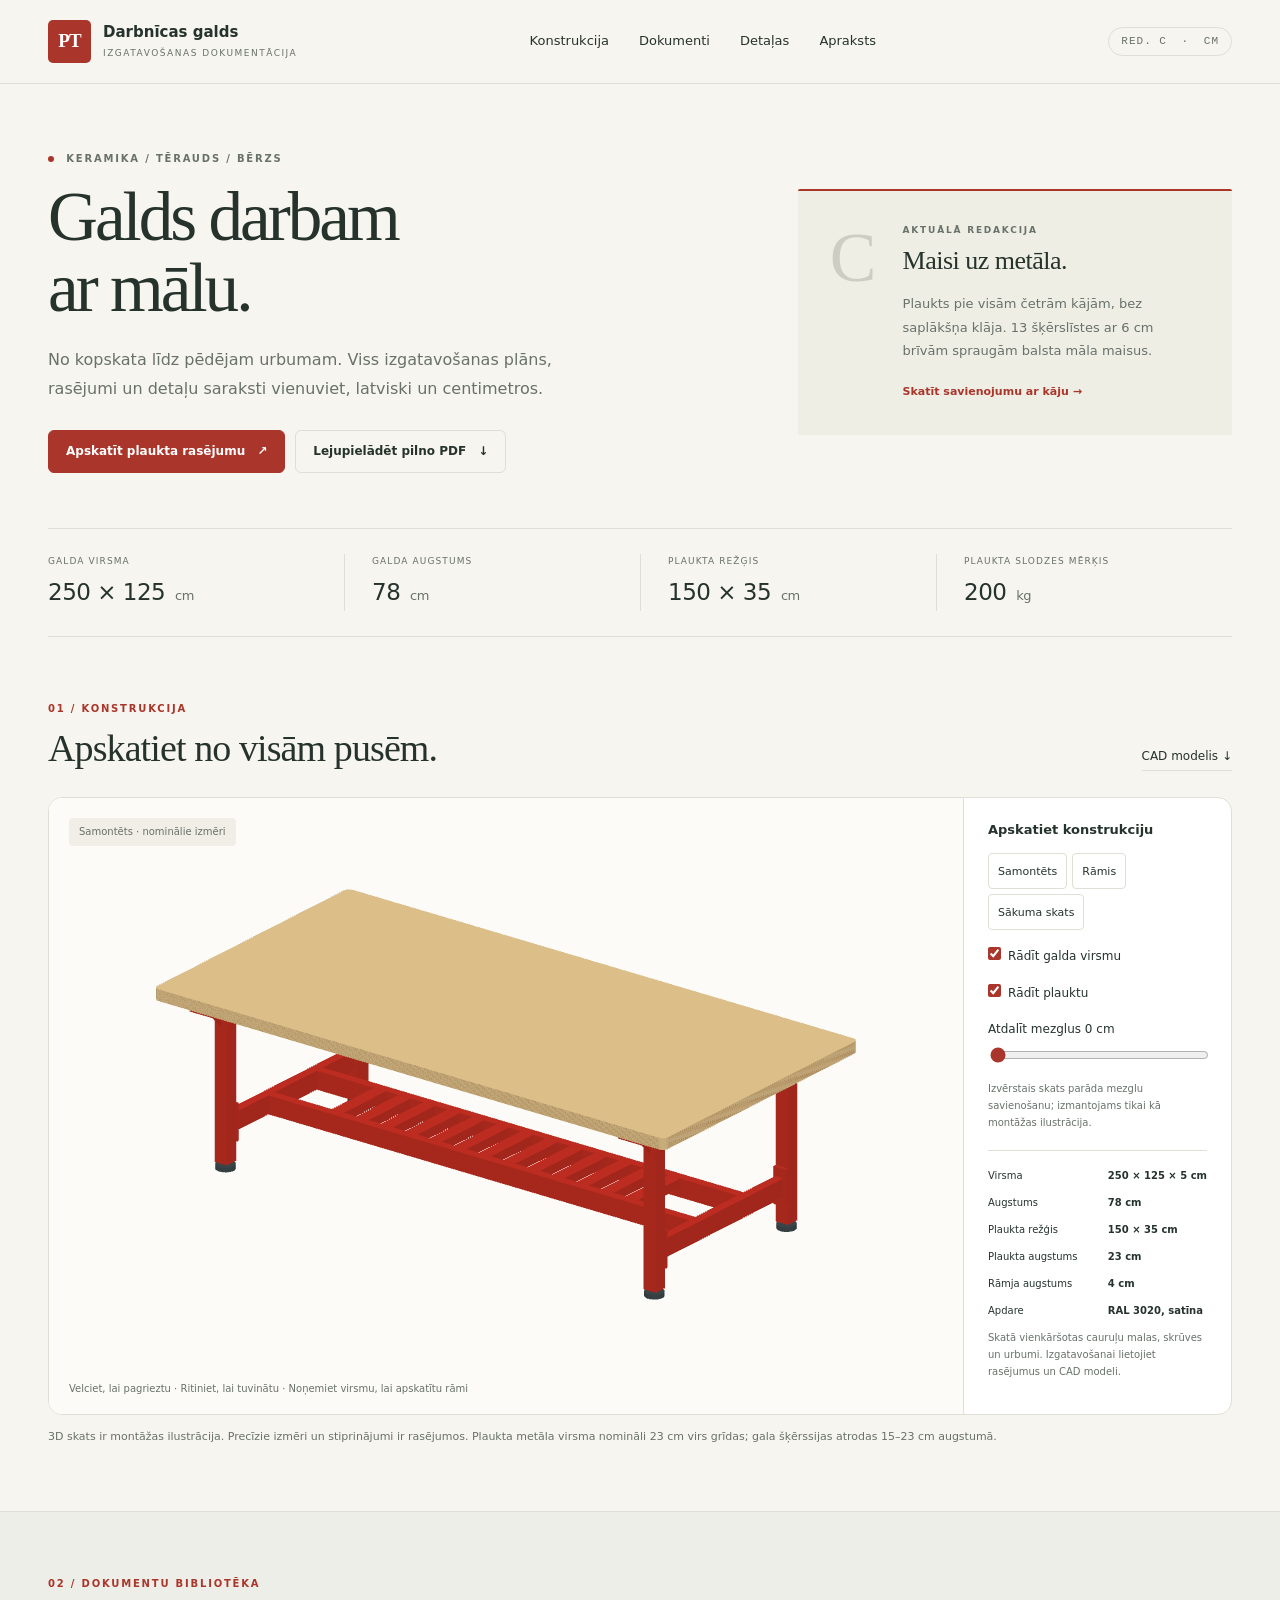
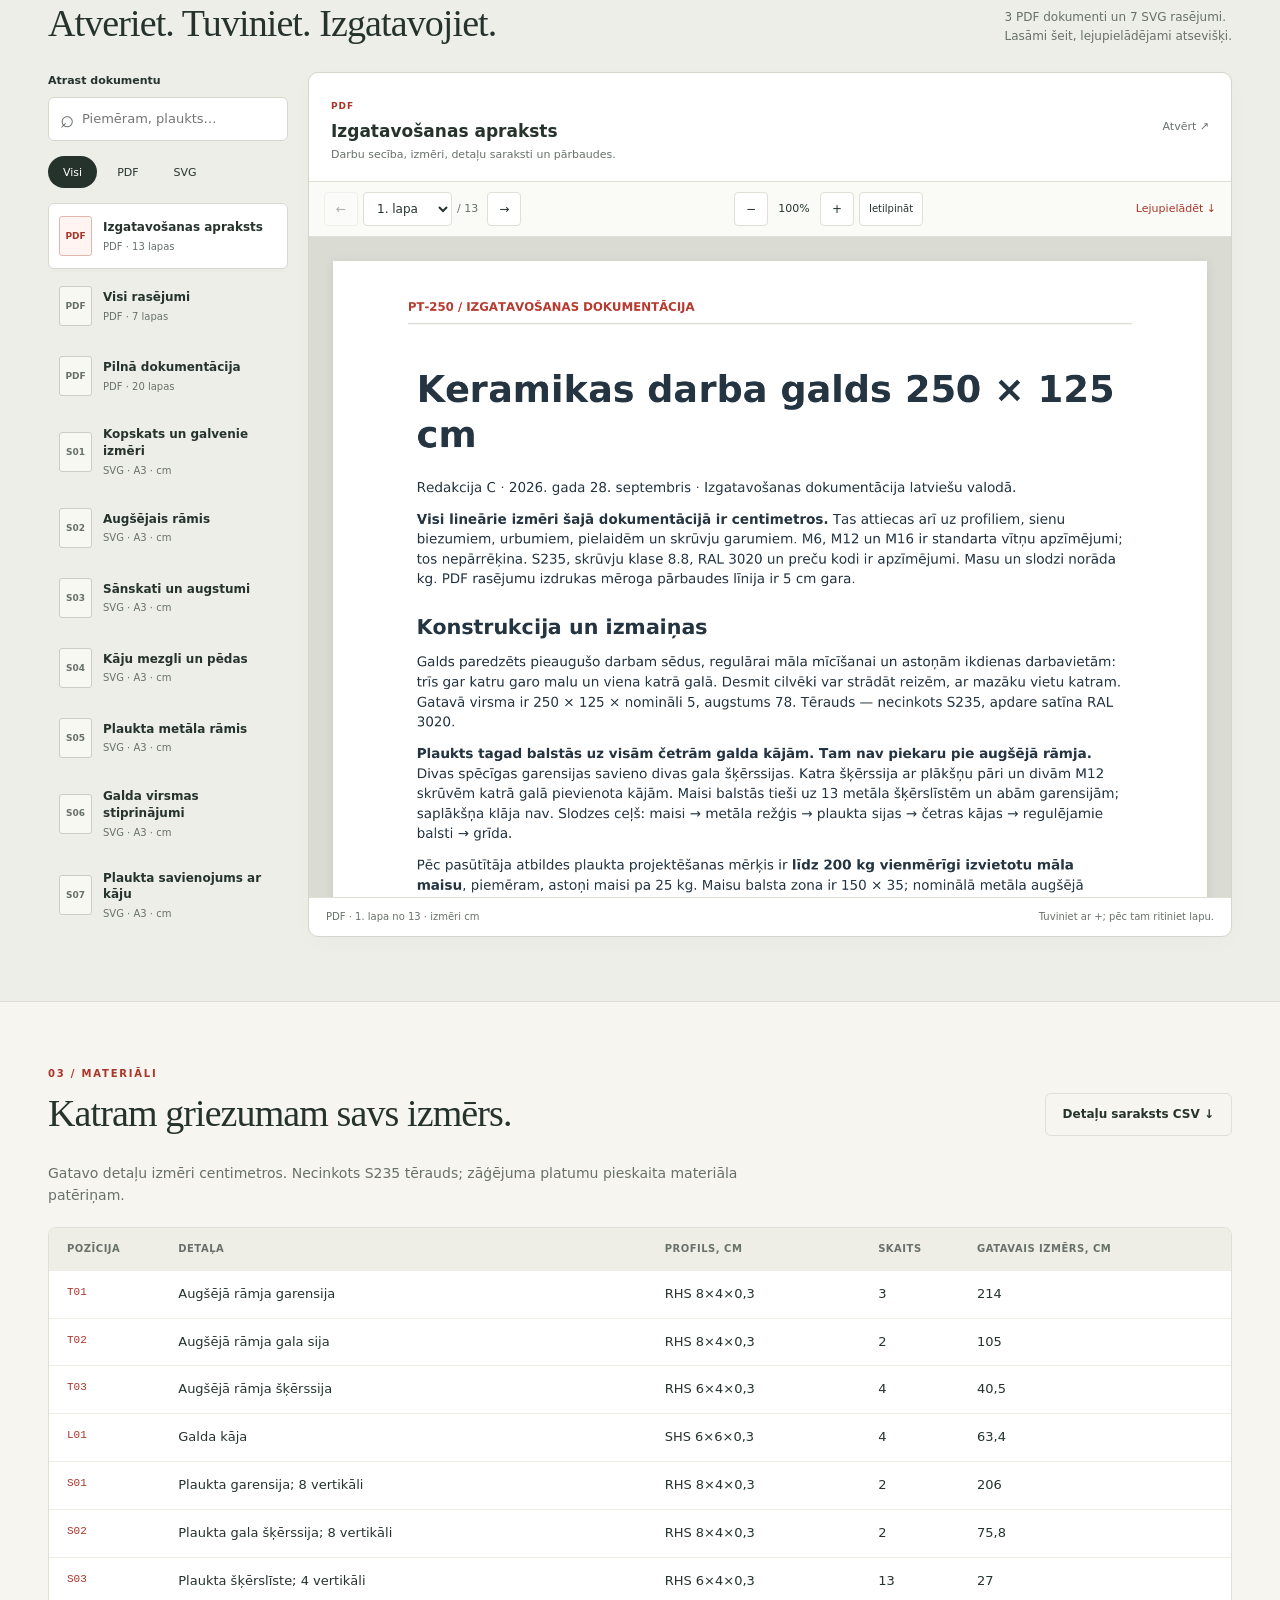
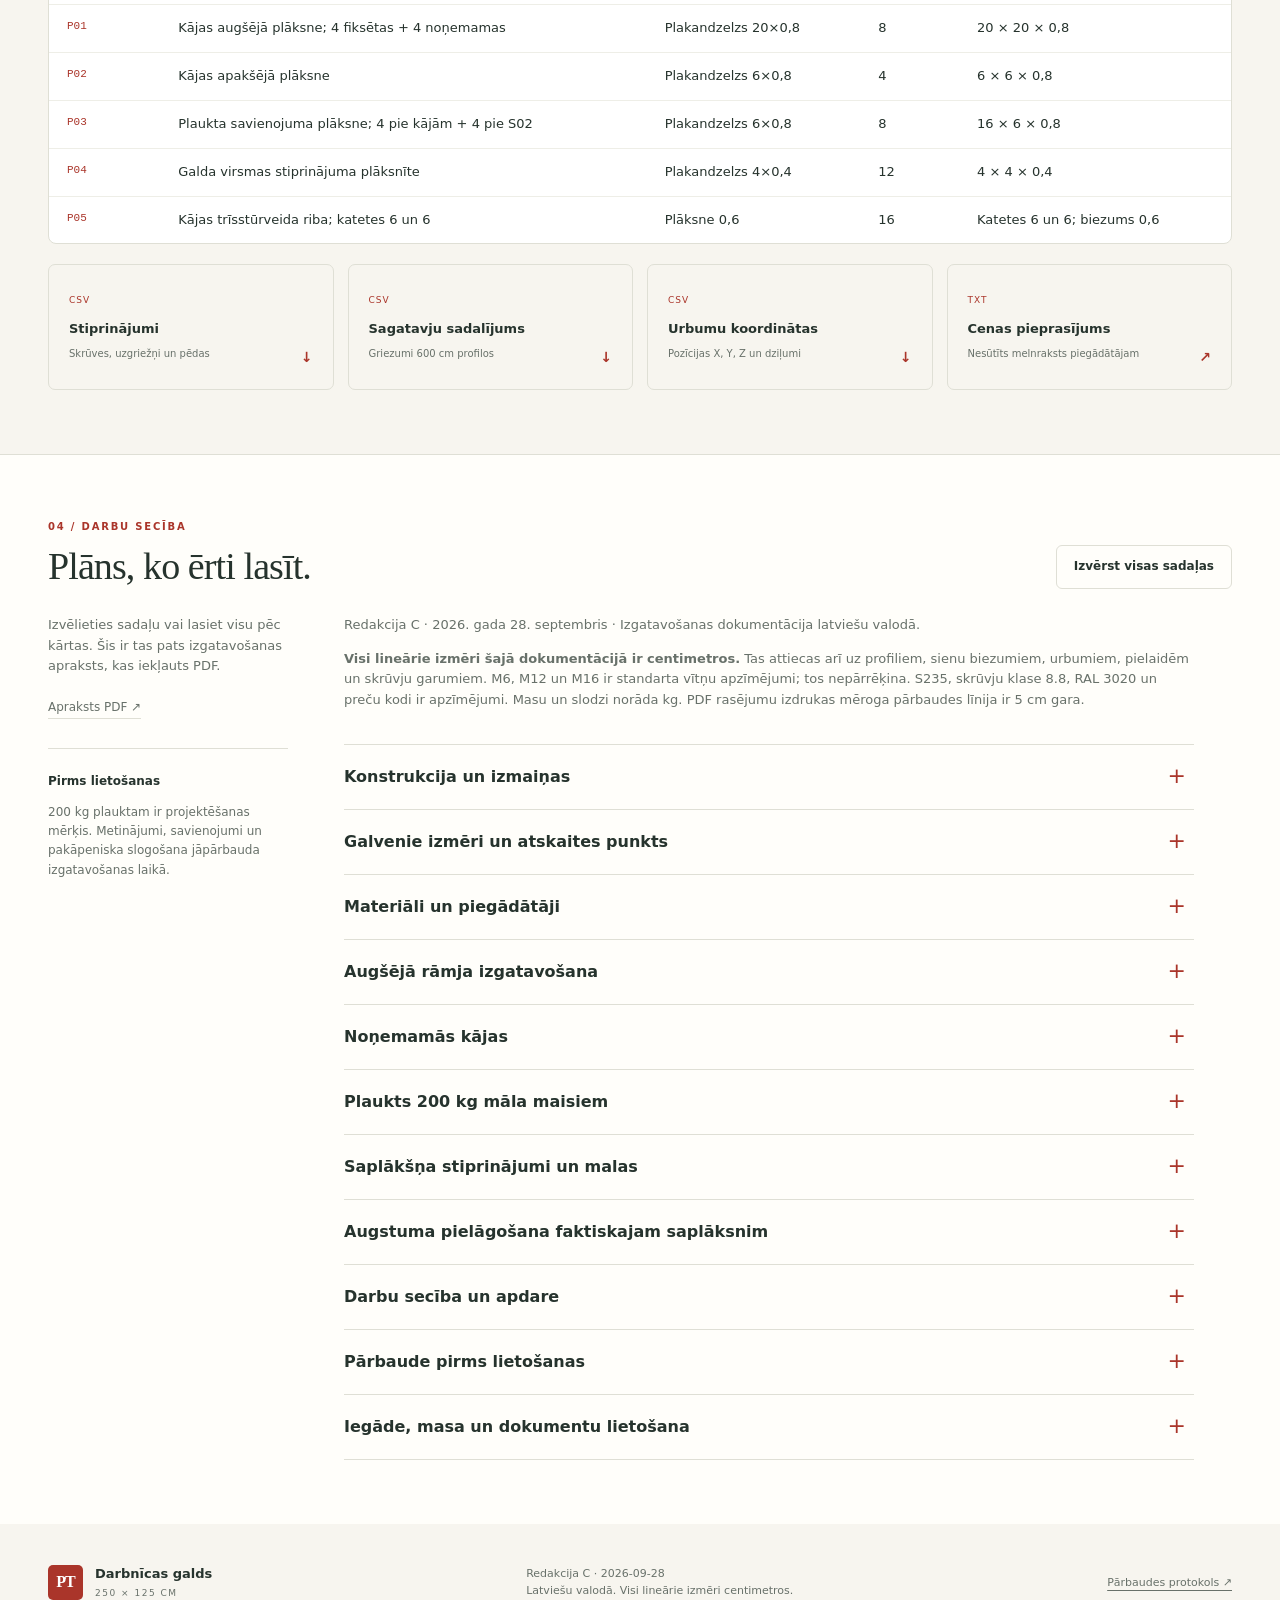
==== index.html @ 46128c85 "Done web" ====
<!doctype html>
<html lang="lv">
<head>
<meta charset="utf-8">
<meta name="viewport" content="width=device-width,initial-scale=1">
<meta name="description" content="Keramikas darba galda izgatavošanas plāns latviešu valodā. Lasāmi PDF, tuvināmi SVG rasējumi, 3D modelis un detaļu saraksti. Visi izmēri cm.">
<meta name="theme-color" content="#aa352a">
<title>Keramikas darba galds — plāns un rasējumi</title>
<link rel="stylesheet" href="site-assets/site.css">
<link rel="icon" href="data:image/svg+xml,%3Csvg xmlns='http://www.w3.org/2000/svg' viewBox='0 0 64 64'%3E%3Crect rx='12' width='64' height='64' fill='%23aa352a'/%3E%3Cpath d='M12 23h40M17 24v24m30-24v24M17 41h30' stroke='white' stroke-width='4' fill='none'/%3E%3C/svg%3E">
</head>
<body>
<a class="skip-link" href="#saturs">Pāriet uz saturu</a>
<header class="site-header">
<a class="brand" href="#saturs" aria-label="PT-250 sākums"><span class="brand-mark" aria-hidden="true">PT</span><span>Darbnīcas galds<small>IZGATAVOŠANAS DOKUMENTĀCIJA</small></span></a>
<nav aria-label="Galvenā izvēlne"><a href="#modelis">Konstrukcija</a><a href="#dokumenti">Dokumenti</a><a href="#detalas">Detaļas</a><a href="#apraksts">Apraksts</a></nav>
<span class="revision">RED. C <span aria-hidden="true">·</span> CM</span>
</header>
<main id="saturs">
<section class="intro wrap" aria-labelledby="page-title">
<div><p class="eyebrow"><span class="dot" aria-hidden="true"></span> KERAMIKA / TĒRAUDS / BĒRZS</p><h1 id="page-title">Galds darbam<br>ar mālu.</h1><p class="lead">No kopskata līdz pēdējam urbumam. Viss izgatavošanas plāns, rasējumi un detaļu saraksti vienuviet, latviski un centimetros.</p><div class="actions"><a class="button primary" href="#doc-S05">Apskatīt plaukta rasējumu <span aria-hidden="true">↗</span></a><a class="button" href="pottery-table/workshop-package.pdf" download>Lejupielādēt pilno PDF <span aria-hidden="true">↓</span></a></div></div>
<div class="project-note"><span class="note-number" aria-hidden="true">C</span><div><p class="eyebrow">AKTUĀLĀ REDAKCIJA</p><h2>Maisi uz metāla.</h2><p>Plaukts pie visām četrām kājām, bez saplākšņa klāja. 13 šķērslīstes ar 6 cm brīvām spraugām balsta māla maisus.</p><a href="#doc-S07">Skatīt savienojumu ar kāju <span aria-hidden="true">→</span></a></div></div>
</section>
<div class="spec-strip wrap" aria-label="Galvenie parametri"><div><span>GALDA VIRSMA</span><strong>250 × 125 <small>cm</small></strong></div><div><span>GALDA AUGSTUMS</span><strong>78 <small>cm</small></strong></div><div><span>PLAUKTA REŽĢIS</span><strong>150 × 35 <small>cm</small></strong></div><div><span>PLAUKTA SLODZES MĒRĶIS</span><strong>200 <small>kg</small></strong></div></div>
<section class="wrap section" id="modelis" aria-labelledby="model-title">
<div class="section-heading"><div><p class="eyebrow">01 / KONSTRUKCIJA</p><h2 id="model-title">Apskatiet no visām pusēm.</h2></div><a class="text-link" href="pottery-table/model/table.scad" download>CAD modelis <span aria-hidden="true">↓</span></a></div>
<div class="workspace"><div class="view"><div class="badge" id="mode">Samontēts · nominālie izmēri</div><canvas id="canvas" aria-label="Interaktīvs keramikas galda trīsdimensiju modelis"></canvas><div id="error" class="error">Pārlūks neatbalsta šo 3D skatu. Atveriet zemāk pieejamos rasējumus.</div><div class="help">Velciet, lai pagrieztu · Ritiniet, lai tuvinātu · Noņemiet virsmu, lai apskatītu rāmi</div></div>
<aside><h2>Apskatiet konstrukciju</h2><div class="buttons"><button id="assembled">Samontēts</button><button id="frame">Rāmis</button><button id="reset">Sākuma skats</button></div><label><input type="checkbox" id="top" checked>Rādīt galda virsmu</label><label><input type="checkbox" id="shelf" checked>Rādīt plauktu</label><label for="explode">Atdalīt mezglus <span id="expval">0</span> cm</label><input type="range" id="explode" min="0" max="24" value="0" step="1"><p class="small">Izvērstais skats parāda mezglu savienošanu; izmantojams tikai kā montāžas ilustrācija.</p><div class="details"><span>Virsma</span><span>250 × 125 × 5 cm</span><span>Augstums</span><span>78 cm</span><span>Plaukta režģis</span><span>150 × 35 cm</span><span>Plaukta augstums</span><span>23 cm</span><span>Rāmja augstums</span><span>4 cm</span><span>Apdare</span><span>RAL 3020, satīna</span></div><p class="small">Skatā vienkāršotas cauruļu malas, skrūves un urbumi. Izgatavošanai lietojiet rasējumus un CAD modeli.</p></aside></div>

<p class="fine-print">3D skats ir montāžas ilustrācija. Precīzie izmēri un stiprinājumi ir rasējumos. Plaukta metāla virsma nomināli 23 cm virs grīdas; gala šķērssijas atrodas 15–23 cm augstumā.</p>
</section>
<section class="library-section" id="dokumenti" aria-labelledby="library-title"><div class="wrap">
<div class="section-heading"><div><p class="eyebrow">02 / DOKUMENTU BIBLIOTĒKA</p><h2 id="library-title">Atveriet. Tuviniet. Izgatavojiet.</h2></div><p class="section-note">3 PDF dokumenti un 7 SVG rasējumi.<br>Lasāmi šeit, lejupielādējami atsevišķi.</p></div>
<div class="library">
<aside class="document-sidebar" aria-label="Dokumentu saraksts"><label class="search-label" for="document-search">Atrast dokumentu</label><div class="search-box"><span aria-hidden="true">⌕</span><input id="document-search" type="search" placeholder="Piemēram, plaukts…" autocomplete="off"></div>
<div class="filters" role="group" aria-label="Dokumentu veids"><button type="button" data-filter="all" aria-pressed="true">Visi</button><button type="button" data-filter="PDF" aria-pressed="false">PDF</button><button type="button" data-filter="SVG" aria-pressed="false">SVG</button></div>
<div class="document-list" id="document-list"><a class="document-link" href="pottery-table/construction-guide.pdf" data-document="guide" aria-current="true"><span class="document-symbol" aria-hidden="true">PDF</span><span><strong>Izgatavošanas apraksts</strong><small>PDF · 13 lapas</small></span></a>
<a class="document-link" href="pottery-table/drawings.pdf" data-document="drawings"><span class="document-symbol" aria-hidden="true">PDF</span><span><strong>Visi rasējumi</strong><small>PDF · 7 lapas</small></span></a>
<a class="document-link" href="pottery-table/workshop-package.pdf" data-document="complete"><span class="document-symbol" aria-hidden="true">PDF</span><span><strong>Pilnā dokumentācija</strong><small>PDF · 20 lapas</small></span></a>
<a class="document-link" href="pottery-table/drawings/S01.svg" data-document="S01"><span class="document-symbol" aria-hidden="true">S01</span><span><strong>Kopskats un galvenie izmēri</strong><small>SVG · A3 · cm</small></span></a>
<a class="document-link" href="pottery-table/drawings/S02.svg" data-document="S02"><span class="document-symbol" aria-hidden="true">S02</span><span><strong>Augšējais rāmis</strong><small>SVG · A3 · cm</small></span></a>
<a class="document-link" href="pottery-table/drawings/S03.svg" data-document="S03"><span class="document-symbol" aria-hidden="true">S03</span><span><strong>Sānskati un augstumi</strong><small>SVG · A3 · cm</small></span></a>
<a class="document-link" href="pottery-table/drawings/S04.svg" data-document="S04"><span class="document-symbol" aria-hidden="true">S04</span><span><strong>Kāju mezgli un pēdas</strong><small>SVG · A3 · cm</small></span></a>
<a class="document-link" href="pottery-table/drawings/S05.svg" data-document="S05"><span class="document-symbol" aria-hidden="true">S05</span><span><strong>Plaukta metāla rāmis</strong><small>SVG · A3 · cm</small></span></a>
<a class="document-link" href="pottery-table/drawings/S06.svg" data-document="S06"><span class="document-symbol" aria-hidden="true">S06</span><span><strong>Galda virsmas stiprinājumi</strong><small>SVG · A3 · cm</small></span></a>
<a class="document-link" href="pottery-table/drawings/S07.svg" data-document="S07"><span class="document-symbol" aria-hidden="true">S07</span><span><strong>Plaukta savienojums ar kāju</strong><small>SVG · A3 · cm</small></span></a></div><p id="no-documents" hidden>Nekas nav atrasts. Pamēģiniet citu vārdu.</p>
</aside>
<div class="reader" id="reader"><div class="reader-heading"><div><span class="file-type" id="active-type">PDF</span><h3 id="active-title">Izgatavošanas apraksts</h3><p id="active-description">Darbu secība, izmēri un detaļu saraksti.</p></div><a id="original-link" class="icon-link" href="pottery-table/construction-guide.pdf" target="_blank" rel="noopener" aria-label="Atvērt dokumenta oriģinālu jaunā cilnē">Atvērt <span aria-hidden="true">↗</span></a></div>
<div class="reader-toolbar" aria-label="Dokumenta vadība"><div class="page-controls"><button id="previous-page" type="button" aria-label="Iepriekšējā lapa">←</button><label for="page-select" class="sr-only">Dokumenta lapa</label><select id="page-select" aria-label="Dokumenta lapa"><option>1. lapa</option></select><span id="page-total"></span><button id="next-page" type="button" aria-label="Nākamā lapa">→</button></div><div class="zoom-controls"><button id="zoom-out" type="button" aria-label="Attālināt dokumentu">−</button><output id="zoom-value" aria-label="Tālummaiņa">100%</output><button id="zoom-in" type="button" aria-label="Tuvināt dokumentu">+</button><button id="zoom-fit" type="button">Ietilpināt</button></div><a id="download-document" class="download-link" href="pottery-table/construction-guide.pdf" download>Lejupielādēt <span aria-hidden="true">↓</span></a></div>
<div class="page-stage" id="page-stage" tabindex="0" aria-label="Dokumenta lapa; tuvinot var ritināt abos virzienos"><img id="document-page" src="site-assets/pdf-pages/guide-01.png" alt="Izgatavošanas apraksta pirmā lapa" decoding="async"><p id="page-error" hidden>Priekšskatījumu neizdevās ielādēt. Izmantojiet saiti “Atvērt”, lai lasītu oriģinālu.</p></div>
<div class="reader-footer"><span id="reader-status" role="status" aria-live="polite">Izgatavošanas apraksts</span><span>Tuviniet ar +; pēc tam ritiniet lapu.</span></div>
</div></div>
<noscript><p>Dokumentu skatītāja vadībai nepieciešams JavaScript. Visas saites dokumentu sarakstā atver oriģinālos PDF un SVG; zemāk pieejams arī izgatavošanas apraksts.</p></noscript>
</div></section>
<section class="wrap section" id="detalas" aria-labelledby="parts-title"><div class="section-heading"><div><p class="eyebrow">03 / MATERIĀLI</p><h2 id="parts-title">Katram griezumam savs izmērs.</h2></div><a class="button" href="pottery-table/cutting-list.csv" download>Detaļu saraksts CSV ↓</a></div><p class="section-description">Gatavo detaļu izmēri centimetros. Necinkots S235 tērauds; zāģējuma platumu pieskaita materiāla patēriņam.</p>
<div class="table-scroll" tabindex="0" role="region" aria-label="Tērauda detaļu saraksts; šaurā ekrānā ritināms"><table><caption class="sr-only">Tērauda griešanas saraksts, izmēri cm</caption><thead><tr><th scope="col">Pozīcija</th><th scope="col">Detaļa</th><th scope="col">Profils, cm</th><th scope="col">Skaits</th><th scope="col">Gatavais izmērs, cm</th></tr></thead><tbody><tr><td>T01</td><td>Augšējā rāmja garensija</td><td>RHS 8×4×0,3</td><td>3</td><td>214</td></tr><tr><td>T02</td><td>Augšējā rāmja gala sija</td><td>RHS 8×4×0,3</td><td>2</td><td>105</td></tr><tr><td>T03</td><td>Augšējā rāmja šķērssija</td><td>RHS 6×4×0,3</td><td>4</td><td>40,5</td></tr><tr><td>L01</td><td>Galda kāja</td><td>SHS 6×6×0,3</td><td>4</td><td>63,4</td></tr><tr><td>S01</td><td>Plaukta garensija; 8 vertikāli</td><td>RHS 8×4×0,3</td><td>2</td><td>206</td></tr><tr><td>S02</td><td>Plaukta gala šķērssija; 8 vertikāli</td><td>RHS 8×4×0,3</td><td>2</td><td>75,8</td></tr><tr><td>S03</td><td>Plaukta šķērslīste; 4 vertikāli</td><td>RHS 6×4×0,3</td><td>13</td><td>27</td></tr><tr><td>P01</td><td>Kājas augšējā plāksne; 4 fiksētas + 4 noņemamas</td><td>Plakandzelzs 20×0,8</td><td>8</td><td>20 × 20 × 0,8</td></tr><tr><td>P02</td><td>Kājas apakšējā plāksne</td><td>Plakandzelzs 6×0,8</td><td>4</td><td>6 × 6 × 0,8</td></tr><tr><td>P03</td><td>Plaukta savienojuma plāksne; 4 pie kājām + 4 pie S02</td><td>Plakandzelzs 6×0,8</td><td>8</td><td>16 × 6 × 0,8</td></tr><tr><td>P04</td><td>Galda virsmas stiprinājuma plāksnīte</td><td>Plakandzelzs 4×0,4</td><td>12</td><td>4 × 4 × 0,4</td></tr><tr><td>P05</td><td>Kājas trīsstūrveida riba; katetes 6 un 6</td><td>Plāksne 0,6</td><td>16</td><td>Katetes 6 un 6; biezums 0,6</td></tr></tbody></table></div>
<div class="resource-grid"><a href="pottery-table/hardware-list.csv" download><span class="resource-type">CSV</span><strong>Stiprinājumi</strong><span>Skrūves, uzgriežņi un pēdas <b aria-hidden="true">↓</b></span></a><a href="pottery-table/stock-cutting.csv" download><span class="resource-type">CSV</span><strong>Sagatavju sadalījums</strong><span>Griezumi 600 cm profilos <b aria-hidden="true">↓</b></span></a><a href="pottery-table/drilling-coordinates.csv" download><span class="resource-type">CSV</span><strong>Urbumu koordinātas</strong><span>Pozīcijas X, Y, Z un dziļumi <b aria-hidden="true">↓</b></span></a><a href="pottery-table/supplier-quote-lv.txt"><span class="resource-type">TXT</span><strong>Cenas pieprasījums</strong><span>Nesūtīts melnraksts piegādātājam <b aria-hidden="true">↗</b></span></a></div>
</section>
<section class="guide-section" id="apraksts" aria-labelledby="guide-title"><div class="wrap"><div class="section-heading"><div><p class="eyebrow">04 / DARBU SECĪBA</p><h2 id="guide-title">Plāns, ko ērti lasīt.</h2></div><button class="button" id="expand-guide" type="button" aria-expanded="false">Izvērst visas sadaļas</button></div><div class="guide-layout"><aside class="guide-aside"><p>Izvēlieties sadaļu vai lasiet visu pēc kārtas. Šis ir tas pats izgatavošanas apraksts, kas iekļauts PDF.</p><a href="pottery-table/construction-guide.pdf" class="text-link">Apraksts PDF ↗</a><div class="load-note"><strong>Pirms lietošanas</strong><p>200 kg plauktam ir projektēšanas mērķis. Metinājumi, savienojumi un pakāpeniska slogošana jāpārbauda izgatavošanas laikā.</p></div></aside><article class="guide-text"><div class="guide-intro">
<p>Redakcija C · 2026. gada 28. septembris · Izgatavošanas dokumentācija latviešu valodā.</p>
<p><strong>Visi lineārie izmēri šajā dokumentācijā ir centimetros.</strong> Tas attiecas arī uz profiliem, sienu biezumiem, urbumiem, pielaidēm un skrūvju garumiem. M6, M12 un M16 ir standarta vītņu apzīmējumi; tos nepārrēķina. S235, skrūvju klase 8.8, RAL 3020 un preču kodi ir apzīmējumi. Masu un slodzi norāda kg. PDF rasējumu izdrukas mēroga pārbaudes līnija ir 5 cm gara.</p>
</div>
<details id="guide-1"><summary>Konstrukcija un izmaiņas</summary><div class="guide-body">
<p>Galds paredzēts pieaugušo darbam sēdus, regulārai māla mīcīšanai un astoņām ikdienas darbavietām: trīs gar katru garo malu un viena katrā galā. Desmit cilvēki var strādāt reizēm, ar mazāku vietu katram. Gatavā virsma ir 250 × 125 × nomināli 5, augstums 78. Tērauds — necinkots S235, apdare satīna RAL 3020.</p>
<p><strong>Plaukts tagad balstās uz visām četrām galda kājām. Tam nav piekaru pie augšējā rāmja.</strong> Divas spēcīgas garensijas savieno divas gala šķērssijas. Katra šķērssija ar plākšņu pāri un divām M12 skrūvēm katrā galā pievienota kājām. Maisi balstās tieši uz 13 metāla šķērslīstēm un abām garensijām; saplākšņa klāja nav. Slodzes ceļš: maisi → metāla režģis → plaukta sijas → četras kājas → regulējamie balsti → grīda.</p>
<p>Pēc pasūtītāja atbildes plaukta projektēšanas mērķis ir <strong>līdz 200 kg vienmērīgi izvietotu māla maisu</strong>, piemēram, astoņi maisi pa 25 kg. Maisu balsta zona ir 150 × 35; nominālā metāla augšējā plakne ir 23 virs grīdas. Šķērslīstes izvietotas ar 12 centru soli un 6 brīvām spraugām. Maisus liek guļus pāri vairākām līstēm un sadala pa visu režģi un abām garensijām; tos uzliek bez trieciena. Visas saskares malas un šuves gludi apstrādā, lai nesabojātu iepakojumu. Šis plaukts nav pakāpiens vai sēdvieta.</p>
<p>Režģa zona atkāpjas 45 no galda garajām malām un 50 no galiem. Garensijas turpinās līdz gala šķērssijām pie kājām. Gala šķērssijas atrodas no 15 līdz 23 virs grīdas, tāpēc vieta pēdām galda galos ir ierobežotāka nekā piekārtā plaukta variantā. Pirms griešanas ar faktiskajiem krēsliem jāpārbauda sēdēšanas poza, īpaši gala vietās.</p>
<p>Noņemama ir galda saplākšņa virsma, pilnais plaukta tērauda mezgls un četras kājas. Augšējais rāmis paliek metināts. Redakcijā C plaukta koka klājs, tā sešas stiprinājuma plāksnītes un stiprinājumi ir noņemti. Iepriekšējo redakciju A un B sagatavju sarakstus izmantot nedrīkst.</p>
</div></details>
<details id="guide-2"><summary>Galvenie izmēri un atskaites punkts</summary><div class="guide-body">
<p>Visas koordinātas dotas no galda virsmas viena stūra projekcijas uz grīdu: X gar 250 malu, Y gar 125 malu, Z uz augšu no grīdas. Izmēri nomināli pirms krāsošanas. Plāns zīmēts no augšas; apakšskatu nedrīkst kļūdaini izmantot bez spoguļošanas.</p>
<ul>
<li>Galda virsma W01: 250 × 125 × nomināli 5; Z=73–78.</li>
<li>Augšējā rāmja cauruļu daļa: 230 × 105 × 4; X=10–240; Y=10–115; Z=68,8–72,8. Pilns metinātais mezgls kopā ar fiksētajām P01 ir 4,8 augsts, Z=68–72,8.</li>
<li>Virsmas pārkare: 10 katrā pusē. EPDM starp tēraudu un saplāksni: 0,2.</li>
<li>Kāju centri: (20;20), (230;20), (20;105), (230;105). Kājas profils 6 × 6 × 0,3.</li>
<li>Zem augšējā rāmja brīvais augstums: 68,8; stūru plāksnes un ribas lokāli atrodas zemāk.</li>
<li>Metāla plaukta maisu balsta zona: 150 × 35; X=50–200; Y=45–80; augša Z=23. Saplākšņa vai cita klāja nav.</li>
<li>Plaukta tērauda augša Z=23. Nesošo siju apakša Z=15; šķērslīstu apakša Z=19.</li>
<li>Plaukta noņemamā tērauda mezgla maksimālais gabarīts kopā ar P03: 216 × 77,4 × 16; X=17–233; Y=23,8–101,2; Z=11–27. Pašu gala cauruļu ārmalas ir X=18 un 232.</li>
</ul>
</div></details>
<details id="guide-3"><summary>Materiāli un piegādātāji</summary><div class="guide-body">
<p>2026. gada 28. septembrī Finieris e-veikala datos atrodams <strong>RIGA PLY BB/WG, EXT LN</strong>, izmērs 250 × 125 × 5, kods <strong>0015001250250000061L</strong>. Norādītā cena bija <strong>281,51 EUR ar PVN</strong>, atlikums — sešas loksnes Sarkandaugavā. Cena un atlikums ir pārbaudes brīža dati, nevis rezervācija. Produkta atlase: <a href="https://e-veikals.finieris.lv/lv/e-veikals/produktu-atlase?wh=mt&amp;pr=ply&amp;by=thickness&amp;or=desc" target="_blank" rel="noopener">https://e-veikals.finieris.lv/lv/e-veikals/produktu-atlase?wh=mt&amp;pr=ply&amp;by=thickness&amp;or=desc</a></p>
<p>Virsmai izvēlēties BB pusi uz augšu. Tai var būt finiera ielāpi; pārbaudīt konkrētās loksnes līdzenumu, izskatu un malu stāvokli. Nominālā biezuma 5 faktiskā pielaide ir 4,81–5,15. Galda virsmas malas un apstrādātie urbumi jāaizsargā pret mitrumu. Ražotāja datu lapa: <a href="https://www.finieris.com/wp-content/uploads/2025/10/Riga-Ply-datasheet-EN.pdf" target="_blank" rel="noopener">https://www.finieris.com/wp-content/uploads/2025/10/Riga-Ply-datasheet-EN.pdf</a></p>
<p>Metālu Centrs katalogā 2026. gada 28. septembrī kā pieejami norādīti šādi necinkota S235 profili:</p>
<ul>
<li>RHS 8 × 4 × 0,3; kods 06CV08004003000 — augšējam rāmim un plaukta nesošajām sijām.</li>
<li>RHS 6 × 4 × 0,3; kods 06CV06004003000 — augšējā rāmja šķērssijām un plaukta šķērslīstēm.</li>
<li>SHS 6 × 6 × 0,3; kods 06CV06006003000 — kājām.</li>
</ul>
<p>RHS apzīmē taisnstūra, SHS — kvadrātveida cauruli. Katalogs: <a href="https://metalucentrs.lv/caurules/profilcaurules/" target="_blank" rel="noopener">https://metalucentrs.lv/caurules/profilcaurules/</a> . Plāksnēm izmanto sarakstā norādīto plakandzelzi vai tāda paša biezuma S235 loksni: <a href="https://metalucentrs.lv/pilnstieni/plakandzelzs/" target="_blank" rel="noopener">https://metalucentrs.lv/pilnstieni/plakandzelzs/</a> . Pasūtījumā īpaši uzsvērt, ka pielikumos visi izmēri ir cm; piegādātāja preču kodus saglabāt nemainītus.</p>
<p>Piegādātājs piedāvā materiālu sagarināšanu; urbšanu un trīsstūru izgriešanu jāiekļauj atsevišķā cenu piedāvājumā, ja tie šo darbu uzņemas. Pakalpojumi: <a href="https://metalucentrs.lv/pakalpojumi" target="_blank" rel="noopener">https://metalucentrs.lv/pakalpojumi</a> . Sagatavots nesūtīts pieprasījums supplier-quote-lv.txt. Materiāli nav pasūtīti.</p>
</div></details>
<details id="guide-4"><summary>Augšējā rāmja izgatavošana</summary><div class="guide-body">
<p>Rāmja caurulēm <strong>4 izmērs vertikāli</strong>. Abas gala sijas T02 ir pilnā 105 garumā: X=10–18 un 232–240, Y=10–115. Trīs T01 garensijas ir 214 garas: X=18–232, ar Y=10–18; 58,5–66,5; 107–115.</p>
<p>Četras T03 šķērssijas ir 40,5 garas. To centri X=65 un 185; pie katra X pa vienai sijai starp malējo un centrālo garensiju. X joslas 62–68 un 182–188; Y joslas 18–58,5 un 66,5–107. Visu profilu augšas Z=72,8.</p>
<p>Taisni griezti gali, bez slīpiem stūru savienojumiem. Detaļu gatavā garuma mērķa pielaide ±0,1; zāģējuma platums jāpieskaita materiāla patēriņam. Rāmja teorētiskā ārējā diagonāle ir 252,83. Samontēt uz līdzenas virsmas; diagonāļu starpība ne lielāka par 0,2, balsta plaknes novirze ne lielāka par 0,15.</p>
</div></details>
<details id="guide-5"><summary>Noņemamās kājas</summary><div class="guide-body">
<p>Katra L01 caurule ir 63,4 gara. Zem tās metina P02 6 × 6 × 0,8 ar centrālu Ø1,8 atveri un M16 metināmu uzgriezni kājas iekšpusē. Augšā piemetina centrētu P01 20 × 20 × 0,8. Četras P05 taisnleņķa ribas ar katetēm 6 un biezumu 0,6 savieno katras kājas plaknes vidu ar augšējo plāksni. Ribas atrodas Z=61,2–67,2, ar izvirzījumu 6 no kājas sienas; tās neaizsedz stūru skrūves.</p>
<p>Četras atbilstošās fiksētās P01 plāksnes metina zem augšējā rāmja stūriem. To divas ārmalas sakrīt ar rāmja ārmalām. Noņemamās P01 ir Z=67,2–68, fiksētās P01 ir Z=68–68,8.</p>
<p>P01 urbumi Ø1,3; četru centru kvadrāts 14 × 14, centri 3 no plāksnes malām. Katrā kājas augšējā mezglā četras M12 skrūves, klase 8.8, garums 3,5 zem galvas, ar nomināli 0,25 biezu paplāksni. Fiksētās plāksnes augšpusē metina pilna augstuma M12 uzgriežņus. Trīs uzgriežņi katrā stūrī atrodas zem caurulēm: iepriekš cauruļu apakšējā sienā izveido Ø3 atveres. Ceturtais atrodas atklātā rāmja ailē. Kopā 12 atveres, tikai vienā sienā.</p>
<p>M12 skrūvei pēc abu plākšņu un paplāksnes šķērsošanas paliek 1,65 garums uzgrieznim. Pirms izgatavošanas izvēlēties faktisko uzgriezni un pārbaudīt, vai skrūve šķērso visu tā vītni, nebalstās šķērslī un uzgrieznis kopā ar metinājumu ietilpst atverē.</p>
</div></details>
<details id="guide-6"><summary>Plaukts 200 kg māla maisiem</summary><div class="guide-body">
<p>Divas S02 gala šķērssijas izgatavo no 8 × 4 × 0,3 profila, <strong>8 vertikāli</strong>. Gatavais garums 75,8. Tās atrodas X=18–22 un 228–232, Y=24,6–100,4, Z=15–23. Abos galos piemetina P03 plāksni 16 augstu, 6 platu un 0,8 biezu; tā centrēta pret caurules galu. Plāksnes ir Z=11–27, tātad virs un zem sijas izvirzās pa 4.</p>
<p>Divas S01 garensijas, tā paša profila un orientācijas, ir 206 garas. Tās metina starp gala šķērssiju iekšējām plaknēm: X=22–228; Y=45–49 un 76–80; Z=15–23. Trīspadsmit S03 šķērslīstes no 6 × 4 × 0,3 profila, <strong>4 vertikāli</strong>, ir 27 garas, Y=49–76, Z=19–23. To centri X=53; 65; 77; 89; 101; 113; 125; 137; 149; 161; 173; 185; 197. Centru solis 12; brīvā sprauga starp 6 platām līstēm 6. Pirmās un pēdējās līstes ārmalas nosaka režģa zonas galus X=50 un 200.</p>
<p>Pie katras kājas uz iekšpusi vērstās plaknes piemetina otru P03. Fiksēto plākšņu koordinātas: X=17–23 vai 227–233; tuvākajam kāju pārim Y=23–23,8, tālākajam Y=101,2–102. Noņemamās plāksnes atrodas attiecīgi Y=23,8–24,6 un Y=100,4–101,2. Starp kāju iekšējām plaknēm ir 79: <strong>0,8 + 0,8 + 75,8 + 0,8 + 0,8 = 79</strong>.</p>
<p>Katram P03 pārim divi Ø1,3 urbumi, centri plāksnes platuma vidū un Z=12,5 un 25,5. Vertikālais centru attālums 13; attālums no augšējās un apakšējās malas 1,5. Asis Y virzienā. No kājas caurules apakšgala P03 apakša atrodas 7,2 augstumā, urbumu centri — 8,7 un 21,7 augstumā.</p>
<p>Izmanto astoņas M12 skrūves, klase 8.8, garums 3,5, un astoņas paplāksnes 0,25. Skrūves ievieto no plaukta puses. M12 pilna augstuma uzgriežņus metina fiksētās P03 aizmugurē; tiem paredz astoņas Ø3 atveres kāju iekšējās sienās. Izveidot atveres un uzgriežņu šuves, kamēr mezgls vēl pieejams. P03 piemetināt pie kājas ar nepārtrauktām sānu šuvēm visā pieejamajā garumā; S02 galu savienot ar noņemamo P03 pa caurules perimetru.</p>
<p>Četrus mezglus salāgot šablonā ar pie augšējā rāmja uzstādītajām kājām. Plāksnēm jāsaskaras cieši, skrūvēm jāievietojas bez kāju vai siju piespiedu saliekšanas. Sausajā montāžā pārbaudīt atslēgas piekļuvi abām skrūvēm. Pirms skrūvju galīgās pievilkšanas visas detaļas nostādīt vietā; plauktu ievietot, kamēr kāju augšējās skrūves vēl nav galīgi pievilktas.</p>
</div></details>
<details id="guide-7"><summary>Saplākšņa stiprinājumi un malas</summary><div class="guide-body">
<p>Kopā 12 vienādas P04 plāksnītes 4 × 4 × 0,4 ar centrālu ovālu 0,8 × 1,6, garenass X. Loku centru attālums 0,8. Visas plāksnītes ir augšējā rāmī, to augšas sakrīt ar rāmja augšu. Tikai zem galda saplākšņa virsmas uz tērauda balsta virsmām un plāksnītēm uzklāj 0,2 biezu blīvu EPDM lenti.</p>
<p>Virsmai W01 paredzētas 12 plāksnītes; urbumu centri X=40; 74; 108; 142; 176; 210, pie Y=20 un 105. Lietot M6 koka vītņieliktņus nomināli 1,8 garus, M6 skrūves 2 garas un platas paplāksnes ar biezumu 0,16. Nominālā skrūves saķere 1,24. Urbumus atzīmēt pēc sausās montāžas un urbt no apakšas, dziļumā līdz 2; diametru nosaka izvēlētā ieliktņa ražotājs.</p>
<p>W01 stūrus noapaļot R2,5, augšējās un apakšējās malas R0,4. Virsma nav līmēta pie tērauda; to var noņemt remontam.</p>
</div></details>
<details id="guide-8"><summary>Augstuma pielāgošana faktiskajam saplāksnim</summary><div class="guide-body">
<p>Nominālā augstumu ķēde: <strong>3 balsts + 0,8 P02 + 63,4 L01 + 0,8 noņemamā P01 + 0,8 fiksētā P01 + 4 rāmis + 0,2 EPDM + 5 virsma = 78</strong>.</p>
<p>Ja faktiskās galda virsmas biezums ir t, grīdas attālumam līdz P02 apakšai jābūt 8 − t. Pie t=4,81–5,15 tas ir 3,19–2,85. Izvēlētajai M16 pēdai kopā ar plāno kontruzgriezni jānodrošina šis diapazons un pilna uzgriežņa vītnes saķere. Katra balsta dokumentētā nestspēja vismaz 300 kg izvēlētajā regulējumā, neslīdošs paliktnis ap Ø8.</p>
<p>Regulējot pēdas līdz galda augstumam 78, visi tērauda Z izmēri nobīdās par 5 − t. Metāla plaukta balsta virsmas augstums ir <strong>23 + (5 − t)</strong>. Tātad 23 ir nomināls plaukta augstums, nevis atsevišķi regulējams precīzs augstums. No kājas apakšgala dotie P03 montāžas izmēri nemainās.</p>
</div></details>
<details id="guide-9"><summary>Darbu secība un apdare</summary><div class="guide-body">
<ul>
<li>Pārbaudīt telpas piekļuvi, virsmas 250 × 125 un metinātā rāmja 230 × 105 pārvietošanu. Izveidot sēdēšanas un zemo šķērssiju maketu ar īstajiem krēsliem.</li>
<li>Izvēlēties pēdas, metināmos uzgriežņus un vītņieliktņus. Pārbaudīt materiālus, faktiskos biezumus un garumus; visas griezuma malas atskabargot.</li>
<li>Izurbt plāksnes, izveidot ovālus un cauruļu uzgriežņu atveres. Piemetināt uzgriežņus, pārbaudīt ar faktiskajām skrūvēm. Izveidot ventilācijas atveres slēgtajām caurulēm; tās norādītas koordinātu sarakstā.</li>
<li>Pieķert augšējo rāmi līdzenā šablonā. Pārbaudīt diagonāles un plakni. Metināt pārmaiņus pretējās pusēs, ierobežojot deformāciju.</li>
<li>Izgatavot kājas ar augšējām un apakšējām plāksnēm un ribām. P03 pie kājām galīgi sametināt pēc sausās salāgošanas ar plaukta mezglu. Atzīmēt katras kājas un stūra pāri.</li>
<li>Izgatavot plaukta rāmi; sametināt garensijas, gala šķērssijas, 13 šķērslīstes un noņemamās P03. Pirms slēgšanas atstāt ventilācijas ceļu; prasības pulverkrāsošanai saskaņot ar krāsotāju.</li>
<li>Cauruļu ar sienu 0,3 savienojumiem orientējoša stūra šuves katete 0,3. Izgatavotājam jāizvēlas metināšanas režīms un šuves atbilstoši faktiskajam savienojumam; nav paredzēts nestspēju iegūt tikai ar pieķeršanas punktiem. Nenoplacināt nesošās sānu šuves. Piemetināmo uzgriežņu šuves izpildīt atbilstoši uzgriežņu ražotāja norādēm.</li>
<li>Veikt pilnu sauso montāžu. Pārbaudīt ģeometriju, skrūvju un instrumentu piekļuvi, vītnes saķeri, krēslus, virsmas un plaukta augstumu. Slodzes pārbaudi veikt pirms nodošanas ekspluatācijā.</li>
<li>Tēraudu sagatavot atbilstoši pulverkrāsotāja prasībām un krāsot satīna RAL 3020. Vītnes un cieši pieguļošās savienojumu plaknes maskēt pēc saskaņojuma; pēc montāžas aizsargāt atklāto metālu pret koroziju, neveidojot biezu, saspiežamu slāni starp plāksnēm. T02 plastmasas noslēgus uzstādīt pēc krāsošanas.</li>
<li>Saplāksnim pārklāt abas puses, visas malas un apstrādātās atveres. Piemērots iepriekš izvēlētais lakas variants: Unica Super 90 gruntskārta, atšķaidīta pēc ražotāja norādījumiem, tad divas plānas Unica Super 20 kārtas. Pilna cietība ap četrām nedēļām; laku lietot un žāvēt pēc aktuālās datu lapas. Apdare nedaudz sasilda bērza toni. Avots: <a href="https://tikkurila.com/sites/default/files/pim/documents/Unica_Super_20_EN_PDS_Tikkurila_0.pdf" target="_blank" rel="noopener">https://tikkurila.com/sites/default/files/pim/documents/Unica_Super_20_EN_PDS_Tikkurila_0.pdf</a></li>
<li>Galīgajā vietā samontēt rāmi, kājas un plauktu; pievilkt M12 savienojumus pēc izvēlēto stiprinājumu piegādātāja norādēm. Nolīmeņot pēdas, fiksēt kontruzgriežņus, tad uzstādīt galda virsmu. Smagos mezglus pārvietot ar piemērotu celšanas aprīkojumu vai pietiekamu cilvēku skaitu.</li>
</ul>
<p>Māla mīcīšanai paredzēti divi noņemami 60 × 45 × 2,1 bērza saplākšņa dēļi ar nostieptu, nomaināmu audeklu un skavām ar mīkstiem paliktņiem. Pēc darba tos noņem un izžāvē; audeklu tīra mitri. Dēļi aizsargā lakoto virsmu, bet nenosaka visa galda nestspēju.</p>
</div></details>
<details id="guide-10"><summary>Pārbaude pirms lietošanas</summary><div class="guide-body">
<p>Aprēķinu pielikumā pārbaudīta izmēru savietojamība un veikts ierobežots siju lieces novērtējums. <strong>200 kg uz plaukta un 200 kg uz galda virsmas ir projektēšanas un pieņemšanas mērķi, nevis sertificēta nestspēja.</strong> Izgatavotājam pirms koplietošanas jāpārbauda metinājumi, plāksnes, skrūvju mezgli un galda stabilitāte. Automātiska ģeometrijas pārbaude šo darbu neaizstāj.</p>
<ul>
<li>Diagonāļu starpība ne vairāk par 0,2; augšējā balsta plaknes novirze ne vairāk par 0,15. Visi četri balsti pieskaras grīdai; galds nešūpojas.</li>
<li>P03 pāri cieši saskaras; M12 savienojumos nav klikšķu vai slīdēšanas, arī stingri mīcot mālu. Skrūves nedrīkst izmantot deformētu mezglu savilkšanai.</li>
<li>Faktiskie krēsli un kājas ietilpst visās astoņās darba vietās; gala šķērssijas pieņemamas lietotājiem.</li>
<li>Plauktu slogot pakāpeniski ar vienmērīgi izvietotiem svariem: 50, 100, 150 un 200 kg. Katrā posmā vērot siju izlieci, savienojumus, pēdas un šķērslīstes. Pie kustības, plaisāšanas vai pieaugošas deformācijas pārbaudi pārtraukt un mezglu labot.</li>
<li>Atsevišķi pakāpeniski pārbaudīt virsmu līdz 200 kg vienmērīgi sadalītas slodzes; pēc kompetenta izgatavotāja pārbaudes pārbaudīt arī vienlaicīgo paredzēto virsmas un plaukta slodzi. Pārbaude nav trieciena vai sertifikācijas pārbaude.</li>
<li>Plaukta garensiju vidus izlieces praktiskais pieņemšanas mērķis pie vienmērīgi sadalītiem 200 kg: ne vairāk par 0,3; pēc atslogošanas nedrīkst palikt izmērāma deformācija. Tas ir darbnīcas pieņemšanas kritērijs, nevis aprēķināts visas konstrukcijas drošības koeficients.</li>
<li>Pēc pirmās lietošanas nedēļas atkārtoti pārbaudīt skrūvju pievilkumu un periodiski atkārtot pārbaudi. Pirms galda izjaukšanas plauktu pilnīgi izkraut un noņemt.</li>
</ul>
</div></details>
<details id="guide-11"><summary>Iegāde, masa un dokumentu lietošana</summary><div class="guide-body">
<p>Caurulēm vajadzīgas trīs 600 garas RHS 8 × 4 × 0,3 sagataves, viena 600 gara RHS 6 × 4 × 0,3 un viena 600 gara SHS 6 × 6 × 0,3 sagatave. Sadalījums paredz 0,3 zāģējumu katrai detaļai un 2 kopējo rezervi katras sagataves galiem. Plakandzelzs un trīsstūru izejmateriāls aprēķināms atsevišķi; piegādātājam jāapstiprina faktiskā sagarināšanas tehnoloģija un maksāšana par pilnām sagatavēm. Pieprasīt apmaksātos atlikumus.</p>
<p>Gatavo tērauda detaļu teorētiskā masa ap 140,1 kg, galda virsmai ap 104,7–118,8 kg. Samontēta tukša galda aptuvenā masa ar stiprinājumiem un pēdām 255–280 kg, neskaitot noņemamos darba dēļus. Tā jāprecizē pēc faktiskajiem materiāliem. Pilna paredzētā virsmas un plaukta slodze kopā pievieno 400 kg.</p>
<p>Komplektā ir rasējumi S01–S07, detaļu un stiprinājumu CSV saraksti, sagatavju sadalījums, urbumu koordinātas, pārbaudes protokols, OpenSCAD modelis un bezsaistes 3D skatītājs. Projekta sākumlapā index.html ir lasāms apraksts, PDF lapu un SVG rasējumu skatītājs ar tuvināšanu un visu failu lejupielādi. Vietne ir gatava GitHub Pages; publicēšanas norādes ir projekta README.md. CSV lieto semikolu kolonnu atdalīšanai un decimālo komatu. CAD un JSON viena koordinātu vienība ir 1 cm; programmēšanas sintaksē decimālatdalītājs ir punkts. Eksportējot CAD citā programmā, skaidri iestatīt centimetru vienības.</p>
<p>Ražotāju atsaucēs un sākotnējā fotogrāfijā var būt citas mērvienības; visas šā projekta izgatavošanas dimensijas ir pārrēķinātas cm. Cenu pieprasījumu nosūtīšana un materiālu pirkšana nav veikta.</p>
</div></details></article></div></div></section>
<footer class="site-footer wrap"><a class="brand" href="#saturs"><span class="brand-mark" aria-hidden="true">PT</span><span>Darbnīcas galds<small>250 × 125 CM</small></span></a><p>Redakcija C · 2026-09-28<br>Latviešu valodā. Visi lineārie izmēri centimetros.</p><a href="pottery-table/verification.md">Pārbaudes protokols ↗</a></footer>
</main>
<script type="application/json" id="document-data">[{"id": "guide", "type": "PDF", "title": "Izgatavošanas apraksts", "description": "Darbu secība, izmēri, detaļu saraksti un pārbaudes.", "file": "pottery-table/construction-guide.pdf", "pages": ["site-assets/pdf-pages/guide-01.png", "site-assets/pdf-pages/guide-02.png", "site-assets/pdf-pages/guide-03.png", "site-assets/pdf-pages/guide-04.png", "site-assets/pdf-pages/guide-05.png", "site-assets/pdf-pages/guide-06.png", "site-assets/pdf-pages/guide-07.png", "site-assets/pdf-pages/guide-08.png", "site-assets/pdf-pages/guide-09.png", "site-assets/pdf-pages/guide-10.png", "site-assets/pdf-pages/guide-11.png", "site-assets/pdf-pages/guide-12.png", "site-assets/pdf-pages/guide-13.png"], "keywords": "plāns instrukcija"}, {"id": "drawings", "type": "PDF", "title": "Visi rasējumi", "description": "Septiņas A3 lapas ar izgatavošanas izmēriem centimetros.", "file": "pottery-table/drawings.pdf", "pages": ["pottery-table/drawings/S01.svg", "pottery-table/drawings/S02.svg", "pottery-table/drawings/S03.svg", "pottery-table/drawings/S04.svg", "pottery-table/drawings/S05.svg", "pottery-table/drawings/S06.svg", "pottery-table/drawings/S07.svg"], "keywords": "rāmis plaukts kājas"}, {"id": "complete", "type": "PDF", "title": "Pilnā dokumentācija", "description": "Izgatavošanas apraksts un visi septiņi rasējumi vienā PDF.", "file": "pottery-table/workshop-package.pdf", "pages": ["site-assets/pdf-pages/guide-01.png", "site-assets/pdf-pages/guide-02.png", "site-assets/pdf-pages/guide-03.png", "site-assets/pdf-pages/guide-04.png", "site-assets/pdf-pages/guide-05.png", "site-assets/pdf-pages/guide-06.png", "site-assets/pdf-pages/guide-07.png", "site-assets/pdf-pages/guide-08.png", "site-assets/pdf-pages/guide-09.png", "site-assets/pdf-pages/guide-10.png", "site-assets/pdf-pages/guide-11.png", "site-assets/pdf-pages/guide-12.png", "site-assets/pdf-pages/guide-13.png", "pottery-table/drawings/S01.svg", "pottery-table/drawings/S02.svg", "pottery-table/drawings/S03.svg", "pottery-table/drawings/S04.svg", "pottery-table/drawings/S05.svg", "pottery-table/drawings/S06.svg", "pottery-table/drawings/S07.svg"], "keywords": "pilns plāns"}, {"id": "S01", "type": "SVG", "title": "Kopskats un galvenie izmēri", "description": "Galda izskats, izmēri un pārvadāšanas mezgli.", "file": "pottery-table/drawings/S01.svg", "pages": ["pottery-table/drawings/S01.svg"], "keywords": "S01"}, {"id": "S02", "type": "SVG", "title": "Augšējais rāmis", "description": "Siju izvietojums, garumi un atskaites koordinātas.", "file": "pottery-table/drawings/S02.svg", "pages": ["pottery-table/drawings/S02.svg"], "keywords": "S02"}, {"id": "S03", "type": "SVG", "title": "Sānskati un augstumi", "description": "Galda un metāla plaukta augstumu ķēde.", "file": "pottery-table/drawings/S03.svg", "pages": ["pottery-table/drawings/S03.svg"], "keywords": "S03"}, {"id": "S04", "type": "SVG", "title": "Kāju mezgli un pēdas", "description": "Augšējās plāksnes, stiprinājuma ribas un regulējamie balsti.", "file": "pottery-table/drawings/S04.svg", "pages": ["pottery-table/drawings/S04.svg"], "keywords": "S04"}, {"id": "S05", "type": "SVG", "title": "Plaukta metāla rāmis", "description": "13 šķērslīstes, 6 cm spraugas; maisi balstās uz metāla.", "file": "pottery-table/drawings/S05.svg", "pages": ["pottery-table/drawings/S05.svg"], "keywords": "S05"}, {"id": "S06", "type": "SVG", "title": "Galda virsmas stiprinājumi", "description": "12 stiprinājuma plāksnītes un saplākšņa urbumi.", "file": "pottery-table/drawings/S06.svg", "pages": ["pottery-table/drawings/S06.svg"], "keywords": "S06"}, {"id": "S07", "type": "SVG", "title": "Plaukta savienojums ar kāju", "description": "P03 plāksnes un divas M12 skrūves katrā savienojumā.", "file": "pottery-table/drawings/S07.svg", "pages": ["pottery-table/drawings/S07.svg"], "keywords": "S07"}]</script>
<script>
const PARTS=[{"mark":"T01","instance":"T01-1","origin":[18,10,68.8],"size":[214,8,4],"group":"frame","kind":"tube","axis":"x","wall":0.3,"holes":[{"x":125,"y":14,"z":68.8,"d":0.6,"depth":0.3,"axis":"z","purpose":"ventil\u0101cija"},{"x":27,"y":13,"z":68.8,"d":3,"depth":0.3,"axis":"z","purpose":"M12 aug\u0161\u0113j\u0101 uzgrie\u017e\u0146a atvere"},{"x":223,"y":13,"z":68.8,"d":3,"depth":0.3,"axis":"z","purpose":"M12 aug\u0161\u0113j\u0101 uzgrie\u017e\u0146a atvere"}],"slots":[]},{"mark":"T01","instance":"T01-2","origin":[18,58.5,68.8],"size":[214,8,4],"group":"frame","kind":"tube","axis":"x","wall":0.3,"holes":[{"x":125,"y":62.5,"z":68.8,"d":0.6,"depth":0.3,"axis":"z","purpose":"ventil\u0101cija"}],"slots":[]},{"mark":"T01","instance":"T01-3","origin":[18,107,68.8],"size":[214,8,4],"group":"frame","kind":"tube","axis":"x","wall":0.3,"holes":[{"x":125,"y":111,"z":68.8,"d":0.6,"depth":0.3,"axis":"z","purpose":"ventil\u0101cija"},{"x":27,"y":112,"z":68.8,"d":3,"depth":0.3,"axis":"z","purpose":"M12 aug\u0161\u0113j\u0101 uzgrie\u017e\u0146a atvere"},{"x":223,"y":112,"z":68.8,"d":3,"depth":0.3,"axis":"z","purpose":"M12 aug\u0161\u0113j\u0101 uzgrie\u017e\u0146a atvere"}],"slots":[]},{"mark":"T02","instance":"T02-1","origin":[10,10,68.8],"size":[8,105,4],"group":"frame","kind":"tube","axis":"y","wall":0.3,"holes":[{"x":13,"y":13,"z":68.8,"d":3,"depth":0.3,"axis":"z","purpose":"M12 aug\u0161\u0113j\u0101 uzgrie\u017e\u0146a atvere"},{"x":13,"y":27,"z":68.8,"d":3,"depth":0.3,"axis":"z","purpose":"M12 aug\u0161\u0113j\u0101 uzgrie\u017e\u0146a atvere"},{"x":13,"y":98,"z":68.8,"d":3,"depth":0.3,"axis":"z","purpose":"M12 aug\u0161\u0113j\u0101 uzgrie\u017e\u0146a atvere"},{"x":13,"y":112,"z":68.8,"d":3,"depth":0.3,"axis":"z","purpose":"M12 aug\u0161\u0113j\u0101 uzgrie\u017e\u0146a atvere"}],"slots":[]},{"mark":"T02","instance":"T02-2","origin":[232,10,68.8],"size":[8,105,4],"group":"frame","kind":"tube","axis":"y","wall":0.3,"holes":[{"x":237,"y":13,"z":68.8,"d":3,"depth":0.3,"axis":"z","purpose":"M12 aug\u0161\u0113j\u0101 uzgrie\u017e\u0146a atvere"},{"x":237,"y":27,"z":68.8,"d":3,"depth":0.3,"axis":"z","purpose":"M12 aug\u0161\u0113j\u0101 uzgrie\u017e\u0146a atvere"},{"x":237,"y":98,"z":68.8,"d":3,"depth":0.3,"axis":"z","purpose":"M12 aug\u0161\u0113j\u0101 uzgrie\u017e\u0146a atvere"},{"x":237,"y":112,"z":68.8,"d":3,"depth":0.3,"axis":"z","purpose":"M12 aug\u0161\u0113j\u0101 uzgrie\u017e\u0146a atvere"}],"slots":[]},{"mark":"T03","instance":"T03-1","origin":[62,18,68.8],"size":[6,40.5,4],"group":"frame","kind":"tube","axis":"y","wall":0.3,"holes":[{"x":65,"y":38.25,"z":68.8,"d":0.6,"depth":0.3,"axis":"z","purpose":"ventil\u0101cija"}],"slots":[]},{"mark":"T03","instance":"T03-2","origin":[62,66.5,68.8],"size":[6,40.5,4],"group":"frame","kind":"tube","axis":"y","wall":0.3,"holes":[{"x":65,"y":86.75,"z":68.8,"d":0.6,"depth":0.3,"axis":"z","purpose":"ventil\u0101cija"}],"slots":[]},{"mark":"T03","instance":"T03-3","origin":[182,18,68.8],"size":[6,40.5,4],"group":"frame","kind":"tube","axis":"y","wall":0.3,"holes":[{"x":185,"y":38.25,"z":68.8,"d":0.6,"depth":0.3,"axis":"z","purpose":"ventil\u0101cija"}],"slots":[]},{"mark":"T03","instance":"T03-4","origin":[182,66.5,68.8],"size":[6,40.5,4],"group":"frame","kind":"tube","axis":"y","wall":0.3,"holes":[{"x":185,"y":86.75,"z":68.8,"d":0.6,"depth":0.3,"axis":"z","purpose":"ventil\u0101cija"}],"slots":[]},{"mark":"P01","instance":"P01-F1","origin":[10,10,68],"size":[20,20,0.8],"group":"frame","kind":"plate","axis":null,"wall":0,"holes":[{"x":13,"y":13,"z":68,"d":1.3,"depth":0.8,"axis":"z","purpose":"skr\u016bves caurums"},{"x":13,"y":27,"z":68,"d":1.3,"depth":0.8,"axis":"z","purpose":"skr\u016bves caurums"},{"x":27,"y":13,"z":68,"d":1.3,"depth":0.8,"axis":"z","purpose":"skr\u016bves caurums"},{"x":27,"y":27,"z":68,"d":1.3,"depth":0.8,"axis":"z","purpose":"skr\u016bves caurums"}],"slots":[]},{"mark":"P01","instance":"P01-L1","origin":[10,10,67.2],"size":[20,20,0.8],"group":"legs","kind":"plate","axis":null,"wall":0,"holes":[{"x":13,"y":13,"z":67.2,"d":1.3,"depth":0.8,"axis":"z","purpose":"skr\u016bves caurums"},{"x":13,"y":27,"z":67.2,"d":1.3,"depth":0.8,"axis":"z","purpose":"skr\u016bves caurums"},{"x":27,"y":13,"z":67.2,"d":1.3,"depth":0.8,"axis":"z","purpose":"skr\u016bves caurums"},{"x":27,"y":27,"z":67.2,"d":1.3,"depth":0.8,"axis":"z","purpose":"skr\u016bves caurums"}],"slots":[]},{"mark":"L01","instance":"L01-1","origin":[17,17,3.8],"size":[6,6,63.4],"group":"legs","kind":"tube","axis":"z","wall":0.3,"holes":[{"x":20,"y":22.7,"z":12.5,"d":3,"depth":0.3,"axis":"y","purpose":"M12 plaukta uzgrie\u017e\u0146a atvere"},{"x":20,"y":22.7,"z":25.5,"d":3,"depth":0.3,"axis":"y","purpose":"M12 plaukta uzgrie\u017e\u0146a atvere"}],"slots":[]},{"mark":"P02","instance":"P02-1","origin":[17,17,3],"size":[6,6,0.8],"group":"legs","kind":"plate","axis":null,"wall":0,"holes":[{"x":20,"y":20,"z":3,"d":1.8,"depth":0.8,"axis":"z","purpose":"skr\u016bves caurums"}],"slots":[]},{"mark":"P05","instance":"P05-1-1","kind":"gusset","group":"legs","centre":[20,20],"side":0,"top":67.2,"leg":6,"thickness":0.6},{"mark":"P05","instance":"P05-1-2","kind":"gusset","group":"legs","centre":[20,20],"side":1,"top":67.2,"leg":6,"thickness":0.6},{"mark":"P05","instance":"P05-1-3","kind":"gusset","group":"legs","centre":[20,20],"side":2,"top":67.2,"leg":6,"thickness":0.6},{"mark":"P05","instance":"P05-1-4","kind":"gusset","group":"legs","centre":[20,20],"side":3,"top":67.2,"leg":6,"thickness":0.6},{"mark":"P03","instance":"P03-L1","origin":[17,23,11],"size":[6,0.8,16],"group":"legs","kind":"plate","axis":null,"wall":0,"holes":[{"x":20,"y":23,"z":12.5,"d":1.3,"depth":0.8,"axis":"y","purpose":"skr\u016bves caurums"},{"x":20,"y":23,"z":25.5,"d":1.3,"depth":0.8,"axis":"y","purpose":"skr\u016bves caurums"}],"slots":[]},{"mark":"P03","instance":"P03-S1","origin":[17,23.8,11],"size":[6,0.8,16],"group":"shelf","kind":"plate","axis":null,"wall":0,"holes":[{"x":20,"y":23.8,"z":12.5,"d":1.3,"depth":0.8,"axis":"y","purpose":"skr\u016bves caurums"},{"x":20,"y":23.8,"z":25.5,"d":1.3,"depth":0.8,"axis":"y","purpose":"skr\u016bves caurums"}],"slots":[]},{"mark":"P01","instance":"P01-F2","origin":[220,10,68],"size":[20,20,0.8],"group":"frame","kind":"plate","axis":null,"wall":0,"holes":[{"x":223,"y":13,"z":68,"d":1.3,"depth":0.8,"axis":"z","purpose":"skr\u016bves caurums"},{"x":223,"y":27,"z":68,"d":1.3,"depth":0.8,"axis":"z","purpose":"skr\u016bves caurums"},{"x":237,"y":13,"z":68,"d":1.3,"depth":0.8,"axis":"z","purpose":"skr\u016bves caurums"},{"x":237,"y":27,"z":68,"d":1.3,"depth":0.8,"axis":"z","purpose":"skr\u016bves caurums"}],"slots":[]},{"mark":"P01","instance":"P01-L2","origin":[220,10,67.2],"size":[20,20,0.8],"group":"legs","kind":"plate","axis":null,"wall":0,"holes":[{"x":223,"y":13,"z":67.2,"d":1.3,"depth":0.8,"axis":"z","purpose":"skr\u016bves caurums"},{"x":223,"y":27,"z":67.2,"d":1.3,"depth":0.8,"axis":"z","purpose":"skr\u016bves caurums"},{"x":237,"y":13,"z":67.2,"d":1.3,"depth":0.8,"axis":"z","purpose":"skr\u016bves caurums"},{"x":237,"y":27,"z":67.2,"d":1.3,"depth":0.8,"axis":"z","purpose":"skr\u016bves caurums"}],"slots":[]},{"mark":"L01","instance":"L01-2","origin":[227,17,3.8],"size":[6,6,63.4],"group":"legs","kind":"tube","axis":"z","wall":0.3,"holes":[{"x":230,"y":22.7,"z":12.5,"d":3,"depth":0.3,"axis":"y","purpose":"M12 plaukta uzgrie\u017e\u0146a atvere"},{"x":230,"y":22.7,"z":25.5,"d":3,"depth":0.3,"axis":"y","purpose":"M12 plaukta uzgrie\u017e\u0146a atvere"}],"slots":[]},{"mark":"P02","instance":"P02-2","origin":[227,17,3],"size":[6,6,0.8],"group":"legs","kind":"plate","axis":null,"wall":0,"holes":[{"x":230,"y":20,"z":3,"d":1.8,"depth":0.8,"axis":"z","purpose":"skr\u016bves caurums"}],"slots":[]},{"mark":"P05","instance":"P05-2-1","kind":"gusset","group":"legs","centre":[230,20],"side":0,"top":67.2,"leg":6,"thickness":0.6},{"mark":"P05","instance":"P05-2-2","kind":"gusset","group":"legs","centre":[230,20],"side":1,"top":67.2,"leg":6,"thickness":0.6},{"mark":"P05","instance":"P05-2-3","kind":"gusset","group":"legs","centre":[230,20],"side":2,"top":67.2,"leg":6,"thickness":0.6},{"mark":"P05","instance":"P05-2-4","kind":"gusset","group":"legs","centre":[230,20],"side":3,"top":67.2,"leg":6,"thickness":0.6},{"mark":"P03","instance":"P03-L2","origin":[227,23,11],"size":[6,0.8,16],"group":"legs","kind":"plate","axis":null,"wall":0,"holes":[{"x":230,"y":23,"z":12.5,"d":1.3,"depth":0.8,"axis":"y","purpose":"skr\u016bves caurums"},{"x":230,"y":23,"z":25.5,"d":1.3,"depth":0.8,"axis":"y","purpose":"skr\u016bves caurums"}],"slots":[]},{"mark":"P03","instance":"P03-S2","origin":[227,23.8,11],"size":[6,0.8,16],"group":"shelf","kind":"plate","axis":null,"wall":0,"holes":[{"x":230,"y":23.8,"z":12.5,"d":1.3,"depth":0.8,"axis":"y","purpose":"skr\u016bves caurums"},{"x":230,"y":23.8,"z":25.5,"d":1.3,"depth":0.8,"axis":"y","purpose":"skr\u016bves caurums"}],"slots":[]},{"mark":"P01","instance":"P01-F3","origin":[10,95,68],"size":[20,20,0.8],"group":"frame","kind":"plate","axis":null,"wall":0,"holes":[{"x":13,"y":98,"z":68,"d":1.3,"depth":0.8,"axis":"z","purpose":"skr\u016bves caurums"},{"x":13,"y":112,"z":68,"d":1.3,"depth":0.8,"axis":"z","purpose":"skr\u016bves caurums"},{"x":27,"y":98,"z":68,"d":1.3,"depth":0.8,"axis":"z","purpose":"skr\u016bves caurums"},{"x":27,"y":112,"z":68,"d":1.3,"depth":0.8,"axis":"z","purpose":"skr\u016bves caurums"}],"slots":[]},{"mark":"P01","instance":"P01-L3","origin":[10,95,67.2],"size":[20,20,0.8],"group":"legs","kind":"plate","axis":null,"wall":0,"holes":[{"x":13,"y":98,"z":67.2,"d":1.3,"depth":0.8,"axis":"z","purpose":"skr\u016bves caurums"},{"x":13,"y":112,"z":67.2,"d":1.3,"depth":0.8,"axis":"z","purpose":"skr\u016bves caurums"},{"x":27,"y":98,"z":67.2,"d":1.3,"depth":0.8,"axis":"z","purpose":"skr\u016bves caurums"},{"x":27,"y":112,"z":67.2,"d":1.3,"depth":0.8,"axis":"z","purpose":"skr\u016bves caurums"}],"slots":[]},{"mark":"L01","instance":"L01-3","origin":[17,102,3.8],"size":[6,6,63.4],"group":"legs","kind":"tube","axis":"z","wall":0.3,"holes":[{"x":20,"y":102,"z":12.5,"d":3,"depth":0.3,"axis":"y","purpose":"M12 plaukta uzgrie\u017e\u0146a atvere"},{"x":20,"y":102,"z":25.5,"d":3,"depth":0.3,"axis":"y","purpose":"M12 plaukta uzgrie\u017e\u0146a atvere"}],"slots":[]},{"mark":"P02","instance":"P02-3","origin":[17,102,3],"size":[6,6,0.8],"group":"legs","kind":"plate","axis":null,"wall":0,"holes":[{"x":20,"y":105,"z":3,"d":1.8,"depth":0.8,"axis":"z","purpose":"skr\u016bves caurums"}],"slots":[]},{"mark":"P05","instance":"P05-3-1","kind":"gusset","group":"legs","centre":[20,105],"side":0,"top":67.2,"leg":6,"thickness":0.6},{"mark":"P05","instance":"P05-3-2","kind":"gusset","group":"legs","centre":[20,105],"side":1,"top":67.2,"leg":6,"thickness":0.6},{"mark":"P05","instance":"P05-3-3","kind":"gusset","group":"legs","centre":[20,105],"side":2,"top":67.2,"leg":6,"thickness":0.6},{"mark":"P05","instance":"P05-3-4","kind":"gusset","group":"legs","centre":[20,105],"side":3,"top":67.2,"leg":6,"thickness":0.6},{"mark":"P03","instance":"P03-L3","origin":[17,101.2,11],"size":[6,0.8,16],"group":"legs","kind":"plate","axis":null,"wall":0,"holes":[{"x":20,"y":101.2,"z":12.5,"d":1.3,"depth":0.8,"axis":"y","purpose":"skr\u016bves caurums"},{"x":20,"y":101.2,"z":25.5,"d":1.3,"depth":0.8,"axis":"y","purpose":"skr\u016bves caurums"}],"slots":[]},{"mark":"P03","instance":"P03-S3","origin":[17,100.4,11],"size":[6,0.8,16],"group":"shelf","kind":"plate","axis":null,"wall":0,"holes":[{"x":20,"y":100.4,"z":12.5,"d":1.3,"depth":0.8,"axis":"y","purpose":"skr\u016bves caurums"},{"x":20,"y":100.4,"z":25.5,"d":1.3,"depth":0.8,"axis":"y","purpose":"skr\u016bves caurums"}],"slots":[]},{"mark":"P01","instance":"P01-F4","origin":[220,95,68],"size":[20,20,0.8],"group":"frame","kind":"plate","axis":null,"wall":0,"holes":[{"x":223,"y":98,"z":68,"d":1.3,"depth":0.8,"axis":"z","purpose":"skr\u016bves caurums"},{"x":223,"y":112,"z":68,"d":1.3,"depth":0.8,"axis":"z","purpose":"skr\u016bves caurums"},{"x":237,"y":98,"z":68,"d":1.3,"depth":0.8,"axis":"z","purpose":"skr\u016bves caurums"},{"x":237,"y":112,"z":68,"d":1.3,"depth":0.8,"axis":"z","purpose":"skr\u016bves caurums"}],"slots":[]},{"mark":"P01","instance":"P01-L4","origin":[220,95,67.2],"size":[20,20,0.8],"group":"legs","kind":"plate","axis":null,"wall":0,"holes":[{"x":223,"y":98,"z":67.2,"d":1.3,"depth":0.8,"axis":"z","purpose":"skr\u016bves caurums"},{"x":223,"y":112,"z":67.2,"d":1.3,"depth":0.8,"axis":"z","purpose":"skr\u016bves caurums"},{"x":237,"y":98,"z":67.2,"d":1.3,"depth":0.8,"axis":"z","purpose":"skr\u016bves caurums"},{"x":237,"y":112,"z":67.2,"d":1.3,"depth":0.8,"axis":"z","purpose":"skr\u016bves caurums"}],"slots":[]},{"mark":"L01","instance":"L01-4","origin":[227,102,3.8],"size":[6,6,63.4],"group":"legs","kind":"tube","axis":"z","wall":0.3,"holes":[{"x":230,"y":102,"z":12.5,"d":3,"depth":0.3,"axis":"y","purpose":"M12 plaukta uzgrie\u017e\u0146a atvere"},{"x":230,"y":102,"z":25.5,"d":3,"depth":0.3,"axis":"y","purpose":"M12 plaukta uzgrie\u017e\u0146a atvere"}],"slots":[]},{"mark":"P02","instance":"P02-4","origin":[227,102,3],"size":[6,6,0.8],"group":"legs","kind":"plate","axis":null,"wall":0,"holes":[{"x":230,"y":105,"z":3,"d":1.8,"depth":0.8,"axis":"z","purpose":"skr\u016bves caurums"}],"slots":[]},{"mark":"P05","instance":"P05-4-1","kind":"gusset","group":"legs","centre":[230,105],"side":0,"top":67.2,"leg":6,"thickness":0.6},{"mark":"P05","instance":"P05-4-2","kind":"gusset","group":"legs","centre":[230,105],"side":1,"top":67.2,"leg":6,"thickness":0.6},{"mark":"P05","instance":"P05-4-3","kind":"gusset","group":"legs","centre":[230,105],"side":2,"top":67.2,"leg":6,"thickness":0.6},{"mark":"P05","instance":"P05-4-4","kind":"gusset","group":"legs","centre":[230,105],"side":3,"top":67.2,"leg":6,"thickness":0.6},{"mark":"P03","instance":"P03-L4","origin":[227,101.2,11],"size":[6,0.8,16],"group":"legs","kind":"plate","axis":null,"wall":0,"holes":[{"x":230,"y":101.2,"z":12.5,"d":1.3,"depth":0.8,"axis":"y","purpose":"skr\u016bves caurums"},{"x":230,"y":101.2,"z":25.5,"d":1.3,"depth":0.8,"axis":"y","purpose":"skr\u016bves caurums"}],"slots":[]},{"mark":"P03","instance":"P03-S4","origin":[227,100.4,11],"size":[6,0.8,16],"group":"shelf","kind":"plate","axis":null,"wall":0,"holes":[{"x":230,"y":100.4,"z":12.5,"d":1.3,"depth":0.8,"axis":"y","purpose":"skr\u016bves caurums"},{"x":230,"y":100.4,"z":25.5,"d":1.3,"depth":0.8,"axis":"y","purpose":"skr\u016bves caurums"}],"slots":[]},{"mark":"S01","instance":"S01-1","origin":[22,45,15],"size":[206,4,8],"group":"shelf","kind":"tube","axis":"x","wall":0.3,"holes":[{"x":125,"y":47,"z":15,"d":0.6,"depth":0.3,"axis":"z","purpose":"ventil\u0101cija"}],"slots":[]},{"mark":"S01","instance":"S01-2","origin":[22,76,15],"size":[206,4,8],"group":"shelf","kind":"tube","axis":"x","wall":0.3,"holes":[{"x":125,"y":78,"z":15,"d":0.6,"depth":0.3,"axis":"z","purpose":"ventil\u0101cija"}],"slots":[]},{"mark":"S02","instance":"S02-1","origin":[18,24.6,15],"size":[4,75.8,8],"group":"shelf","kind":"tube","axis":"y","wall":0.3,"holes":[{"x":20,"y":62.5,"z":15,"d":0.6,"depth":0.3,"axis":"z","purpose":"ventil\u0101cija"}],"slots":[]},{"mark":"S02","instance":"S02-2","origin":[228,24.6,15],"size":[4,75.8,8],"group":"shelf","kind":"tube","axis":"y","wall":0.3,"holes":[{"x":230,"y":62.5,"z":15,"d":0.6,"depth":0.3,"axis":"z","purpose":"ventil\u0101cija"}],"slots":[]},{"mark":"S03","instance":"S03-1","origin":[50,49,19],"size":[6,27,4],"group":"shelf","kind":"tube","axis":"y","wall":0.3,"holes":[{"x":53,"y":62.5,"z":19,"d":0.6,"depth":0.3,"axis":"z","purpose":"ventil\u0101cija"}],"slots":[]},{"mark":"S03","instance":"S03-2","origin":[62,49,19],"size":[6,27,4],"group":"shelf","kind":"tube","axis":"y","wall":0.3,"holes":[{"x":65,"y":62.5,"z":19,"d":0.6,"depth":0.3,"axis":"z","purpose":"ventil\u0101cija"}],"slots":[]},{"mark":"S03","instance":"S03-3","origin":[74,49,19],"size":[6,27,4],"group":"shelf","kind":"tube","axis":"y","wall":0.3,"holes":[{"x":77,"y":62.5,"z":19,"d":0.6,"depth":0.3,"axis":"z","purpose":"ventil\u0101cija"}],"slots":[]},{"mark":"S03","instance":"S03-4","origin":[86,49,19],"size":[6,27,4],"group":"shelf","kind":"tube","axis":"y","wall":0.3,"holes":[{"x":89,"y":62.5,"z":19,"d":0.6,"depth":0.3,"axis":"z","purpose":"ventil\u0101cija"}],"slots":[]},{"mark":"S03","instance":"S03-5","origin":[98,49,19],"size":[6,27,4],"group":"shelf","kind":"tube","axis":"y","wall":0.3,"holes":[{"x":101,"y":62.5,"z":19,"d":0.6,"depth":0.3,"axis":"z","purpose":"ventil\u0101cija"}],"slots":[]},{"mark":"S03","instance":"S03-6","origin":[110,49,19],"size":[6,27,4],"group":"shelf","kind":"tube","axis":"y","wall":0.3,"holes":[{"x":113,"y":62.5,"z":19,"d":0.6,"depth":0.3,"axis":"z","purpose":"ventil\u0101cija"}],"slots":[]},{"mark":"S03","instance":"S03-7","origin":[122,49,19],"size":[6,27,4],"group":"shelf","kind":"tube","axis":"y","wall":0.3,"holes":[{"x":125,"y":62.5,"z":19,"d":0.6,"depth":0.3,"axis":"z","purpose":"ventil\u0101cija"}],"slots":[]},{"mark":"S03","instance":"S03-8","origin":[134,49,19],"size":[6,27,4],"group":"shelf","kind":"tube","axis":"y","wall":0.3,"holes":[{"x":137,"y":62.5,"z":19,"d":0.6,"depth":0.3,"axis":"z","purpose":"ventil\u0101cija"}],"slots":[]},{"mark":"S03","instance":"S03-9","origin":[146,49,19],"size":[6,27,4],"group":"shelf","kind":"tube","axis":"y","wall":0.3,"holes":[{"x":149,"y":62.5,"z":19,"d":0.6,"depth":0.3,"axis":"z","purpose":"ventil\u0101cija"}],"slots":[]},{"mark":"S03","instance":"S03-10","origin":[158,49,19],"size":[6,27,4],"group":"shelf","kind":"tube","axis":"y","wall":0.3,"holes":[{"x":161,"y":62.5,"z":19,"d":0.6,"depth":0.3,"axis":"z","purpose":"ventil\u0101cija"}],"slots":[]},{"mark":"S03","instance":"S03-11","origin":[170,49,19],"size":[6,27,4],"group":"shelf","kind":"tube","axis":"y","wall":0.3,"holes":[{"x":173,"y":62.5,"z":19,"d":0.6,"depth":0.3,"axis":"z","purpose":"ventil\u0101cija"}],"slots":[]},{"mark":"S03","instance":"S03-12","origin":[182,49,19],"size":[6,27,4],"group":"shelf","kind":"tube","axis":"y","wall":0.3,"holes":[{"x":185,"y":62.5,"z":19,"d":0.6,"depth":0.3,"axis":"z","purpose":"ventil\u0101cija"}],"slots":[]},{"mark":"S03","instance":"S03-13","origin":[194,49,19],"size":[6,27,4],"group":"shelf","kind":"tube","axis":"y","wall":0.3,"holes":[{"x":197,"y":62.5,"z":19,"d":0.6,"depth":0.3,"axis":"z","purpose":"ventil\u0101cija"}],"slots":[]},{"mark":"P04","instance":"P04-W01-1","origin":[38,18,72.4],"size":[4,4,0.4],"group":"frame","kind":"plate","axis":null,"wall":0,"holes":[],"slots":[{"x":40,"y":20,"z":72.4,"width":0.8,"length":1.6,"depth":0.4,"wood":"W01"}]},{"mark":"P04","instance":"P04-W01-2","origin":[72,18,72.4],"size":[4,4,0.4],"group":"frame","kind":"plate","axis":null,"wall":0,"holes":[],"slots":[{"x":74,"y":20,"z":72.4,"width":0.8,"length":1.6,"depth":0.4,"wood":"W01"}]},{"mark":"P04","instance":"P04-W01-3","origin":[106,18,72.4],"size":[4,4,0.4],"group":"frame","kind":"plate","axis":null,"wall":0,"holes":[],"slots":[{"x":108,"y":20,"z":72.4,"width":0.8,"length":1.6,"depth":0.4,"wood":"W01"}]},{"mark":"P04","instance":"P04-W01-4","origin":[140,18,72.4],"size":[4,4,0.4],"group":"frame","kind":"plate","axis":null,"wall":0,"holes":[],"slots":[{"x":142,"y":20,"z":72.4,"width":0.8,"length":1.6,"depth":0.4,"wood":"W01"}]},{"mark":"P04","instance":"P04-W01-5","origin":[174,18,72.4],"size":[4,4,0.4],"group":"frame","kind":"plate","axis":null,"wall":0,"holes":[],"slots":[{"x":176,"y":20,"z":72.4,"width":0.8,"length":1.6,"depth":0.4,"wood":"W01"}]},{"mark":"P04","instance":"P04-W01-6","origin":[208,18,72.4],"size":[4,4,0.4],"group":"frame","kind":"plate","axis":null,"wall":0,"holes":[],"slots":[{"x":210,"y":20,"z":72.4,"width":0.8,"length":1.6,"depth":0.4,"wood":"W01"}]},{"mark":"P04","instance":"P04-W01-7","origin":[38,103,72.4],"size":[4,4,0.4],"group":"frame","kind":"plate","axis":null,"wall":0,"holes":[],"slots":[{"x":40,"y":105,"z":72.4,"width":0.8,"length":1.6,"depth":0.4,"wood":"W01"}]},{"mark":"P04","instance":"P04-W01-8","origin":[72,103,72.4],"size":[4,4,0.4],"group":"frame","kind":"plate","axis":null,"wall":0,"holes":[],"slots":[{"x":74,"y":105,"z":72.4,"width":0.8,"length":1.6,"depth":0.4,"wood":"W01"}]},{"mark":"P04","instance":"P04-W01-9","origin":[106,103,72.4],"size":[4,4,0.4],"group":"frame","kind":"plate","axis":null,"wall":0,"holes":[],"slots":[{"x":108,"y":105,"z":72.4,"width":0.8,"length":1.6,"depth":0.4,"wood":"W01"}]},{"mark":"P04","instance":"P04-W01-10","origin":[140,103,72.4],"size":[4,4,0.4],"group":"frame","kind":"plate","axis":null,"wall":0,"holes":[],"slots":[{"x":142,"y":105,"z":72.4,"width":0.8,"length":1.6,"depth":0.4,"wood":"W01"}]},{"mark":"P04","instance":"P04-W01-11","origin":[174,103,72.4],"size":[4,4,0.4],"group":"frame","kind":"plate","axis":null,"wall":0,"holes":[],"slots":[{"x":176,"y":105,"z":72.4,"width":0.8,"length":1.6,"depth":0.4,"wood":"W01"}]},{"mark":"P04","instance":"P04-W01-12","origin":[208,103,72.4],"size":[4,4,0.4],"group":"frame","kind":"plate","axis":null,"wall":0,"holes":[],"slots":[{"x":210,"y":105,"z":72.4,"width":0.8,"length":1.6,"depth":0.4,"wood":"W01"}]}];
const cv=document.getElementById('canvas'),gl=cv.getContext('webgl',{antialias:true,preserveDrawingBuffer:true});
if(!gl){document.getElementById('error').style.display='block';cv.style.display='none';}
else{
const shader=(type,src)=>{const s=gl.createShader(type);gl.shaderSource(s,src);gl.compileShader(s);if(!gl.getShaderParameter(s,gl.COMPILE_STATUS))throw Error(gl.getShaderInfoLog(s));return s;};
const program=gl.createProgram();gl.attachShader(program,shader(gl.VERTEX_SHADER,`attribute vec3 pos;attribute vec3 col;uniform vec3 right;uniform vec3 up;uniform vec3 toward;uniform vec2 factor;varying vec3 color;void main(){vec3 p=pos-vec3(125.,62.5,39.);gl_Position=vec4(dot(p,right)*factor.x,dot(p,up)*factor.y,-dot(p,toward)/650.,1.);color=col;}`));
gl.attachShader(program,shader(gl.FRAGMENT_SHADER,`precision mediump float;varying vec3 color;void main(){gl_FragColor=vec4(color,1.);}`));gl.linkProgram(program);if(!gl.getProgramParameter(program,gl.LINK_STATUS))throw Error(gl.getProgramInfoLog(program));gl.useProgram(program);
const buffer=gl.createBuffer();gl.bindBuffer(gl.ARRAY_BUFFER,buffer);const pa=gl.getAttribLocation(program,'pos'),ca=gl.getAttribLocation(program,'col');gl.enableVertexAttribArray(pa);gl.enableVertexAttribArray(ca);gl.vertexAttribPointer(pa,3,gl.FLOAT,false,24,0);gl.vertexAttribPointer(ca,3,gl.FLOAT,false,24,12);
const uniforms={};for(const u of ['right','up','toward','factor'])uniforms[u]=gl.getUniformLocation(program,u);
gl.enable(gl.DEPTH_TEST);gl.disable(gl.CULL_FACE);gl.clearColor(.988,.985,.97,1);
let yaw=-.92,elev=.40,zoom=1,drag=null,vertices=[];
const top=document.getElementById('top'),shelf=document.getElementById('shelf'),explode=document.getElementById('explode');
function face(v,color){let a=v[0],b=v[1],c=v[2],u=b.map((x,i)=>x-a[i]),w=c.map((x,i)=>x-a[i]);let n=[u[1]*w[2]-u[2]*w[1],u[2]*w[0]-u[0]*w[2],u[0]*w[1]-u[1]*w[0]],len=Math.hypot(...n)||1;n=n.map(x=>x/len);let light=.76+.24*Math.abs(n[0]*.3+n[1]*-.4+n[2]*.866);for(let j=1;j<v.length-1;j++)for(const p of [v[0],v[j],v[j+1]])vertices.push(...p,...color.map(x=>x*light));}
function box(o,d,col){let[x,y,z]=o,[a,b,c]=d,v=[[x,y,z],[x+a,y,z],[x+a,y+b,z],[x,y+b,z],[x,y,z+c],[x+a,y,z+c],[x+a,y+b,z+c],[x,y+b,z+c]];for(const f of [[0,3,2,1],[4,5,6,7],[0,1,5,4],[1,2,6,5],[2,3,7,6],[3,0,4,7]])face(f.map(i=>v[i]),col);}
function prism(poly,z,h,col){face(poly.map(([x,y])=>[x,y,z]),col);face(poly.map(([x,y])=>[x,y,z+h]).reverse(),col);for(let i=0;i<poly.length;i++){let a=poly[i],b=poly[(i+1)%poly.length];face([[...a,z],[...b,z],[...b,z+h],[...a,z+h]],col);}}
function cylinder(cx,cy,z,r,h,col,n=32){let poly=[];for(let i=0;i<n;i++){let a=i/n*2*Math.PI;poly.push([cx+r*Math.cos(a),cy+r*Math.sin(a)]);}prism(poly,z,h,col);}
function rebuild(){vertices=[];let e=+explode.value;document.getElementById('expval').textContent=e;document.getElementById('mode').textContent=e?'Mezgli atdalīti par '+e+' cm':top.checked?'Samontēts · nominālie izmēri':'Augšējais rāmis un plaukts';
for(const p of PARTS){if(p.group==='shelf'&&!shelf.checked)continue;let dz=p.group==='legs'?-e*.45:p.group==='shelf'?-e*.7:0;
if(p.kind==='gusset'){let[cx,cy]=p.centre,a=p.side*Math.PI/2,v=[];for(const t of [-.3,.3])for(const[r,z]of[[3,67.2],[9,67.2],[3,61.2]])v.push([cx+r*Math.cos(a)-t*Math.sin(a),cy+r*Math.sin(a)+t*Math.cos(a),z+dz]);for(const f of[[0,1,2],[3,5,4],[0,3,4,1],[1,4,5,2],[2,5,3,0]])face(f.map(i=>v[i]),[.72,.16,.12]);}
else box([p.origin[0],p.origin[1],p.origin[2]+dz],p.size,[.76,.18,.13]);}
for(const[cx,cy]of[[20,20],[230,20],[20,105],[230,105]]){let dz=-e*.45;cylinder(cx,cy,dz,4,2,[.24,.28,.29]);cylinder(cx,cy,2+dz,.8,3,[.57,.59,.58],16);}
if(top.checked){let poly=[];for(const[cx,cy,start]of[[247.5,122.5,0],[2.5,122.5,90],[2.5,2.5,180],[247.5,2.5,270]])for(let a=start;a<=start+90;a+=10)poly.push([cx+2.5*Math.cos(a*Math.PI/180),cy+2.5*Math.sin(a*Math.PI/180)]);prism(poly,73+e,5,[.89,.77,.55]);
for(let z=73.3;z<77.9;z+=.45){box([2.5,0,z+e],[245,.08,.07],[.69,.52,.32]);box([0,2.5,z+e],[.08,120,.07],[.69,.52,.32]);box([2.5,124.92,z+e],[245,.08,.07],[.69,.52,.32]);box([249.92,2.5,z+e],[.08,120,.07],[.69,.52,.32]);}}
gl.bufferData(gl.ARRAY_BUFFER,new Float32Array(vertices),gl.STATIC_DRAW);draw();}
function draw(){let dpr=Math.min(devicePixelRatio||1,2),w=Math.round(cv.clientWidth*dpr),h=Math.round(cv.clientHeight*dpr);if(cv.width!==w||cv.height!==h){cv.width=w;cv.height=h;}gl.viewport(0,0,w,h);let co=Math.cos(yaw),si=Math.sin(yaw),ce=Math.cos(elev),se=Math.sin(elev);gl.uniform3f(uniforms.right,-si,co,0);gl.uniform3f(uniforms.up,-co*se,-si*se,ce);gl.uniform3f(uniforms.toward,co*ce,si*ce,se);let halfY=Math.max(120,175*h/w)/zoom;gl.uniform2f(uniforms.factor,1/(halfY*w/h),1/halfY);gl.clear(gl.COLOR_BUFFER_BIT|gl.DEPTH_BUFFER_BIT);gl.drawArrays(gl.TRIANGLES,0,vertices.length/6);}
cv.addEventListener('pointerdown',e=>{drag=[e.clientX,e.clientY];cv.setPointerCapture(e.pointerId);});cv.addEventListener('pointermove',e=>{if(!drag)return;yaw-=(e.clientX-drag[0])*.008;elev=Math.max(.08,Math.min(1.45,elev+(e.clientY-drag[1])*.006));drag=[e.clientX,e.clientY];draw();});cv.addEventListener('pointerup',()=>drag=null);cv.addEventListener('pointercancel',()=>drag=null);cv.addEventListener('wheel',e=>{e.preventDefault();zoom=Math.max(.65,Math.min(2.2,zoom*Math.exp(-e.deltaY*.001)));draw();},{passive:false});
for(const el of[top,shelf,explode])el.addEventListener('input',rebuild);document.getElementById('assembled').onclick=()=>{top.checked=true;shelf.checked=true;explode.value=0;rebuild();};document.getElementById('frame').onclick=()=>{top.checked=false;shelf.checked=true;explode.value=0;rebuild();};document.getElementById('reset').onclick=()=>{yaw=-.92;elev=.40;zoom=1;draw();};new ResizeObserver(draw).observe(cv);rebuild();window.tableViewer={parts:PARTS.length,redraw:draw};
}
</script>
<script src="site-assets/site.js" defer></script>
</body></html>
---- site-assets/site.css ----
:root{--ink:#26332d;--muted:#68716a;--red:#aa352a;--red-dark:#85271e;--paper:#f7f5ef;--line:#dfdfd5;--soft:#eeeee6;--white:#fff;--radius:14px;color-scheme:light;font-family:Inter,ui-sans-serif,system-ui,-apple-system,BlinkMacSystemFont,"Segoe UI",sans-serif}
*{box-sizing:border-box}html{scroll-behavior:smooth;scroll-padding-top:90px}body{margin:0;background:var(--paper);color:var(--ink);font-size:16px;line-height:1.6}a{color:inherit;text-underline-offset:4px}button,input,select{font:inherit}button,a,input,select{touch-action:manipulation}button,a{ -webkit-tap-highlight-color:transparent}button{cursor:pointer}button:disabled{opacity:.38;cursor:default}button:focus-visible,a:focus-visible,input:focus-visible,select:focus-visible,[tabindex]:focus-visible,summary:focus-visible{outline:3px solid var(--red);outline-offset:4px}button,select{color:var(--ink)}[hidden]{display:none!important}.wrap{width:min(1320px,calc(100% - 96px));margin-inline:auto}.site-header{padding:20px 48px;display:flex;align-items:center;justify-content:space-between;gap:30px;border-bottom:1px solid var(--line);max-width:1600px;margin:auto}.brand{display:inline-flex;align-items:center;gap:12px;text-decoration:none;line-height:1.3;font-weight:650;font-size:15px;white-space:nowrap}.brand-mark{display:grid;place-items:center;background:var(--red);color:white;width:43px;height:43px;border-radius:5px;font-size:19px;letter-spacing:-1px;font-family:Georgia,serif}.brand small{display:block;font-size:9px;letter-spacing:1.5px;color:var(--muted);font-weight:500;margin-top:5px}.site-header nav{display:flex;gap:30px}.site-header nav a{font-size:13px;text-decoration:none}.site-header nav a:hover{color:var(--red)}.revision{font-family:ui-monospace,monospace;color:var(--muted);font-size:11px;letter-spacing:1px;border:1px solid var(--line);border-radius:25px;padding:5px 12px;white-space:nowrap}.revision span{margin:0 7px}.intro{display:grid;grid-template-columns:1.4fr 1fr;gap:12%;align-items:center;padding-block:67px 55px}.eyebrow{font-size:10px;font-weight:700;letter-spacing:1.8px;color:var(--muted);margin:0 0 15px}.dot{display:inline-block;width:6px;height:6px;background:var(--red);border-radius:50%;margin-right:7px}h1{font-family:Georgia,"Times New Roman",serif;font-size:clamp(48px,5.4vw,78px);font-weight:400;letter-spacing:-3px;line-height:1.02;margin:0 0 23px}h2{font-family:Georgia,"Times New Roman",serif;font-size:clamp(28px,3vw,38px);font-weight:400;line-height:1.18;letter-spacing:-.9px;margin:0}h3{line-height:1.35}.lead{font-size:16px;color:var(--muted);max-width:535px;line-height:1.8;margin:0 0 26px}.actions{display:flex;gap:10px;flex-wrap:wrap}.button{display:inline-flex;align-items:center;justify-content:center;gap:12px;padding:12px 17px;border:1px solid var(--line);border-radius:6px;text-decoration:none;font-size:12px;font-weight:650;background:transparent;line-height:1.45}.button:hover{border-color:var(--red);color:var(--red)}.button.primary{background:var(--red);border-color:var(--red);color:white}.button.primary:hover{background:var(--red-dark)}.project-note{display:flex;align-items:flex-start;gap:26px;background:#eeeee5;padding:32px;border-radius:2px;position:relative;border-top:2px solid var(--red)}.note-number{font-family:Georgia,serif;font-size:70px;color:#cecdc1;line-height:1}.project-note h2{font-size:26px;letter-spacing:-.5px}.project-note .eyebrow{margin-bottom:9px;font-size:9px}.project-note p:not(.eyebrow){font-size:13px;color:var(--muted);line-height:1.8;margin:15px 0}.project-note a{font-size:11px;color:var(--red);text-decoration:none;font-weight:650}.spec-strip{display:grid;grid-template-columns:repeat(4,1fr);padding:25px 0;border-top:1px solid var(--line);border-bottom:1px solid var(--line)}.spec-strip>div{padding-left:27px;border-left:1px solid var(--line)}.spec-strip>div:first-child{border:0;padding-left:0}.spec-strip span{display:block;font-size:9px;letter-spacing:1.1px;color:var(--muted);margin-bottom:6px}.spec-strip strong{font-size:23px;font-weight:500;letter-spacing:-.5px;font-variant-numeric:tabular-nums}.spec-strip small{font-size:13px;color:var(--muted);font-weight:400;margin-left:3px}.section{padding-block:64px}.section-heading{display:flex;justify-content:space-between;align-items:flex-end;gap:25px;margin-bottom:26px}.section-heading .eyebrow{margin-bottom:9px;color:var(--red)}.text-link{font-size:12px;text-decoration:none;border-bottom:1px solid var(--line);padding-bottom:4px;white-space:nowrap}.section-note{font-size:12px;color:var(--muted);margin:0}.section-description{font-size:14px;color:var(--muted);max-width:770px;margin:0 0 20px}.fine-print{font-size:11px;color:var(--muted);line-height:1.7;margin:13px 0 0;max-width:1000px}
/* Parametriskais 3D skats. */
.workspace{display:grid;grid-template-columns:minmax(0,1fr) 268px;border:1px solid var(--line);border-radius:var(--radius);overflow:hidden;background:white}.view{position:relative;min-height:480px;background:#fcfbf7;overflow:hidden}canvas{position:absolute;inset:0;display:block;width:100%;height:100%;touch-action:none;cursor:grab}canvas:active{cursor:grabbing}.badge{position:absolute;z-index:1;left:20px;top:20px;padding:6px 10px;font-size:10px;background:#f0eee6;border-radius:4px;color:var(--muted)}.help{position:absolute;left:20px;right:15px;bottom:17px;font-size:10px;color:var(--muted);pointer-events:none}.workspace aside{padding:24px;border-left:1px solid var(--line)}.workspace h2{font-family:inherit;font-size:13px;font-weight:650;letter-spacing:0;margin-bottom:16px}.workspace .buttons{display:flex;gap:5px;flex-wrap:wrap}.workspace button{font-size:11px;border:1px solid var(--line);background:white;border-radius:4px;padding:7px 9px;min-height:36px}.workspace button:hover{color:var(--red);border-color:var(--red)}.workspace label{display:block;font-size:12px;margin:17px 0 6px}.workspace input[type=checkbox]{accent-color:var(--red);margin:0 7px 0 0}.workspace input[type=range]{width:100%;accent-color:var(--red)}.workspace .small{font-size:10px;line-height:1.7;color:var(--muted)}.details{border-top:1px solid var(--line);margin-top:19px;padding-top:17px;display:grid;grid-template-columns:1fr auto;gap:11px;font-size:10px}.details span:nth-child(2n){font-weight:650}.error{display:none;padding:50px 20px;font-size:14px}
/* PDF un SVG lasītājs: lapas ir lokāli renderētas, tādēļ nav atkarības no PDF pārlūka spraudņa. */
.library-section{background:#edeee8;border-block:1px solid var(--line);padding-block:64px}.library{display:grid;grid-template-columns:240px minmax(0,1fr);gap:20px}.document-sidebar{min-width:0}.search-label{display:block;font-size:11px;font-weight:650;margin-bottom:7px}.search-box{display:flex;align-items:center;background:white;border:1px solid #d6d8ce;border-radius:6px;gap:8px;padding:0 11px}.search-box span{font-size:24px;color:var(--muted)}.search-box input{width:100%;min-width:0;border:0;background:none;font-size:13px;padding:11px 0;outline-offset:2px}.filters{display:flex;gap:5px;margin:15px 0}.filters button{font-size:11px;border:1px solid transparent;background:none;padding:5px 14px;border-radius:20px;min-height:32px}.filters button[aria-pressed=true]{background:var(--ink);color:white}.document-list{display:grid;gap:4px}.document-link{display:flex;align-items:center;gap:11px;padding:12px 10px;text-decoration:none;border:1px solid transparent;border-radius:6px;font-size:12px;line-height:1.4;min-height:64px}.document-link:hover{background:#e2e4da}.document-link[aria-current=true]{background:white;border-color:#d8dacf;box-shadow:0 2px 3px #24342005}.document-symbol{display:grid;place-items:center;flex:0 0 33px;height:40px;border:1px solid #cccec3;border-radius:3px;font-size:9px;color:var(--muted);font-weight:650;background:#f7f8f2}.document-link[aria-current=true] .document-symbol{border-color:#e6b6ae;color:var(--red);background:#fff4f1}.document-link strong{font-size:12px;font-weight:600;display:block}.document-link small{font-size:10px;color:var(--muted);display:block;margin-top:4px}.reader{min-width:0;background:white;border:1px solid #d3d6ca;border-radius:10px;overflow:hidden;box-shadow:0 6px 25px #25301f05}.reader-heading{padding:18px 22px;display:flex;justify-content:space-between;gap:15px;align-items:center}.file-type{font-size:9px;letter-spacing:1px;font-weight:650;color:var(--red)}.reader-heading h3{font-size:17px;margin:3px 0;font-weight:600}.reader-heading p{font-size:11px;color:var(--muted);margin:0}.icon-link{white-space:nowrap;font-size:11px;text-decoration:none;color:var(--muted)}.reader-toolbar{display:flex;justify-content:space-between;align-items:center;gap:12px;padding:10px 15px;border-block:1px solid var(--line);flex-wrap:wrap;background:#fafbf7}.page-controls,.zoom-controls{display:flex;align-items:center;gap:5px}.reader-toolbar button,.reader-toolbar select{border:1px solid var(--line);background:white;border-radius:4px;padding:6px 9px;height:34px;font-size:12px}.reader-toolbar button:hover:not(:disabled){border-color:var(--red);color:var(--red)}.reader-toolbar button{min-width:34px}.reader-toolbar select{max-width:100px}.reader-toolbar output{font-size:11px;min-width:42px;text-align:center;font-variant-numeric:tabular-nums}.reader-toolbar #page-total{font-size:11px;color:var(--muted);padding-right:4px}.reader-toolbar #zoom-fit{font-size:10px}.download-link{font-size:11px;text-decoration:none;color:var(--red);white-space:nowrap}.page-stage{height:660px;overflow:auto;background:#dadcd3;padding:24px;overscroll-behavior:contain;scrollbar-color:#969e8b #e2e5db;scrollbar-width:thin;position:relative}.page-stage img{display:block;height:auto;max-width:none;background:white;box-shadow:0 2px 10px #24341f19;width:100%;margin-inline:auto}.page-stage[aria-busy=true] img{opacity:.45}.page-stage #page-error{max-width:500px;margin:30px auto;background:white;padding:20px;font-size:14px}.reader-footer{padding:11px 17px;display:flex;justify-content:space-between;gap:12px;font-size:10px;color:var(--muted);border-top:1px solid var(--line)}#no-documents{font-size:13px;color:var(--muted)}
/* Saraksti un lasāmais apraksts. */
.table-scroll{overflow:auto;border:1px solid var(--line);border-radius:8px;background:white}table{width:100%;border-collapse:collapse;text-align:left;font-size:13px;min-width:720px}th{font-size:10px;letter-spacing:.5px;text-transform:uppercase;background:#eeeee6;padding:13px 18px;color:var(--muted);font-weight:650}td{padding:13px 18px;border-top:1px solid #eeeee7;vertical-align:top}td:first-child{font-family:ui-monospace,monospace;color:var(--red);font-size:11px}td:nth-last-child(-n+3){font-variant-numeric:tabular-nums}td:last-child{white-space:nowrap}tbody tr:hover{background:#faf9f5}.resource-grid{display:grid;grid-template-columns:repeat(4,1fr);gap:14px;margin-top:20px}.resource-grid a{display:block;text-decoration:none;padding:20px;border:1px solid var(--line);border-radius:7px}.resource-grid a:hover{border-color:var(--red);background:white}.resource-type{display:inline-block;font-size:9px;color:var(--red);letter-spacing:1px;margin-bottom:11px}.resource-grid strong{display:block;font-size:13px;font-weight:600;margin-bottom:7px}.resource-grid span:last-child{display:block;color:var(--muted);font-size:10px}.resource-grid b{float:right;color:var(--red);font-size:14px}.guide-section{border-top:1px solid var(--line);padding-block:64px;background:#fffefa}.guide-layout{display:grid;grid-template-columns:240px minmax(0,1fr);gap:56px}.guide-aside{font-size:13px;color:var(--muted)}.guide-aside>p{margin:0 0 20px}.load-note{border-top:1px solid var(--line);margin-top:30px;padding-top:23px;font-size:12px}.load-note strong{color:var(--ink);font-size:12px}.guide-text{max-width:850px;min-width:0}.guide-intro{font-size:13px;color:var(--muted);padding-bottom:20px;overflow-wrap:anywhere}.guide-intro p:first-child{margin-top:0}.guide-text details{border-top:1px solid var(--line)}.guide-text details:last-child{border-bottom:1px solid var(--line)}.guide-text summary{font-size:16px;font-weight:600;list-style:none;cursor:pointer;position:relative;padding:20px 36px 20px 0;line-height:1.5}.guide-text summary::-webkit-details-marker{display:none}.guide-text summary::after{content:'+';font-size:22px;position:absolute;right:8px;top:14px;font-weight:400;color:var(--red)}.guide-text details[open] summary::after{content:'−'}.guide-body{font-size:15px;line-height:1.85;padding-bottom:25px;max-width:75ch;overflow-wrap:anywhere}.guide-body p{margin:0 0 16px}.guide-body p:last-child{margin-bottom:0}.guide-body li{margin-bottom:12px}.guide-body a{color:var(--red);font-size:13px}.guide-body ul{padding-left:20px}.site-footer{display:flex;align-items:center;justify-content:space-between;gap:20px;padding-block:30px}.site-footer p,.site-footer>a:last-child{font-size:11px;color:var(--muted)}.site-footer .brand-mark{width:35px;height:35px;font-size:16px}.site-footer .brand{font-size:13px}.skip-link{position:absolute;left:15px;top:-100px;z-index:100;background:var(--red);color:white;padding:12px}.skip-link:focus{top:10px}.sr-only{position:absolute;width:1px;height:1px;padding:0;margin:-1px;overflow:hidden;clip:rect(0,0,0,0);white-space:nowrap;border:0}
@media(min-width:1600px){.page-stage{height:750px}}@media(max-width:1100px){.wrap{width:calc(100% - 56px)}.site-header{padding:20px 28px}.site-header nav{gap:20px}.intro{gap:6%}.project-note{padding:25px;gap:16px}.note-number{font-size:54px}.library{grid-template-columns:210px minmax(0,1fr);gap:15px}.resource-grid{grid-template-columns:repeat(2,1fr)}.page-stage{height:590px}.guide-layout{gap:30px;grid-template-columns:210px minmax(0,1fr)}}
@media(max-width:800px){.wrap{width:calc(100% - 40px)}.site-header{padding:16px 20px;flex-wrap:wrap;gap:15px}.site-header nav{order:3;flex-basis:100%;gap:24px;justify-content:flex-start;border-top:1px solid var(--line);padding-top:13px}.site-header nav a{font-size:12px}.revision{margin-left:auto}.intro{padding-block:38px;gap:28px;grid-template-columns:1fr}.intro h1{font-size:58px}.project-note{padding:23px}.project-note p:not(.eyebrow){margin:9px 0}.spec-strip{grid-template-columns:repeat(2,1fr);gap:23px 0}.spec-strip>div:nth-child(3){padding-left:0;border:0}.spec-strip strong{font-size:22px}.section,.library-section,.guide-section{padding-block:40px}.section-heading{align-items:flex-start}.section-heading h2{font-size:30px}.section-note{max-width:160px;font-size:10px}.workspace{grid-template-columns:1fr}.view{min-height:350px}.workspace aside{border-left:0;border-top:1px solid var(--line);padding:20px;display:grid;grid-template-columns:1fr 1fr;gap:0 24px;align-items:start}.workspace h2,.workspace .buttons{grid-column:1/-1}.workspace label{font-size:12px}.workspace label[for=explode],.workspace input[type=range]{grid-column:1/-1}.workspace .details{grid-column:1/-1;grid-template-columns:1fr auto 1fr auto;gap:12px;font-size:10px}.workspace .small{grid-column:1/-1;margin-bottom:0}.library{grid-template-columns:1fr}.document-sidebar .search-label{display:none}.document-sidebar{display:grid;grid-template-columns:1fr auto;column-gap:14px}.filters{margin:0}.document-list{grid-column:1/-1;display:flex;overflow:auto;gap:7px;padding:13px 2px 5px;scroll-snap-type:x proximity}.document-link{flex:0 0 202px;scroll-snap-align:start;background:#e5e7de;min-height:72px;padding:10px}.document-sidebar #no-documents{grid-column:1/-1}.page-stage{height:560px;padding:14px}.reader-heading{padding:16px}.reader-toolbar{padding:10px;gap:10px 6px}.reader-footer{flex-wrap:wrap;gap:4px}.guide-layout{grid-template-columns:1fr;gap:25px}.guide-aside{display:grid;grid-template-columns:1fr auto;gap:10px 20px}.guide-aside>p{margin:0}.load-note{grid-column:1/-1;margin:5px 0 0;padding:15px 0 0}.load-note p{margin:5px 0 0}.site-footer{flex-wrap:wrap}.site-footer>p{margin-left:auto;text-align:right}.site-footer>a:last-child{flex-basis:100%}}
@media(max-width:480px){.wrap{width:calc(100% - 32px)}.site-header{padding-inline:16px}.site-header nav{gap:22px}.brand{font-size:13px}.brand small{font-size:8px}.brand-mark{width:36px;height:36px}.revision{font-size:9px;padding:4px 9px}.intro h1{font-size:53px;letter-spacing:-2px}.lead{font-size:14px}.actions .button{font-size:11px;padding:12px}.project-note .note-number{display:none}.project-note h2{font-size:25px}.spec-strip span{font-size:8px}.spec-strip strong{font-size:21px}.section-heading{flex-wrap:wrap;gap:14px}.section-heading h2{font-size:29px}.section-note{max-width:none}.section-note br{display:none}.view{min-height:280px}.workspace aside{padding:16px;gap:0 13px}.workspace .details{grid-template-columns:1fr auto}.help{font-size:9px;left:15px}.badge{left:14px;top:14px}.reader-heading h3{font-size:15px}.reader-heading p{font-size:10px}.icon-link{font-size:10px}.reader-toolbar .page-controls{flex:1 1 auto}.reader-toolbar .zoom-controls{flex:0 0 auto}.reader-toolbar .download-link{margin-left:auto;font-size:10px}.reader-toolbar button{padding:5px 7px;min-width:30px;height:34px}.reader-toolbar #zoom-fit{font-size:9px;padding-inline:7px}.page-stage{height:480px;padding:8px}.reader-footer{font-size:9px}.document-sidebar{column-gap:7px}.filters button{font-size:10px;padding:4px 9px}.search-box input{font-size:12px}.resource-grid{gap:10px}.resource-grid a{padding:16px}.resource-grid strong{font-size:12px}.resource-grid span:last-child{font-size:10px}.guide-body{font-size:15px;line-height:1.8}.guide-aside{display:block}.guide-aside>p{margin-bottom:12px}.load-note{margin-top:18px}.guide-text summary{font-size:15px}.site-footer .brand{font-size:12px}.site-footer>p{font-size:9px}}
@media(prefers-reduced-motion:reduce){html{scroll-behavior:auto}*{transition:none!important}}
@media print{.site-header nav,.intro .actions,.project-note,.library-section,.workspace,.resource-grid,.guide-aside,.site-footer,.section-heading .button,.section-heading .text-link,#modelis{display:none}.wrap{width:100%}body{background:white;font-size:11pt}.section,.guide-section{padding-block:15px}.intro{display:block;padding:0}h1{font-size:32pt}.guide-layout{display:block}.guide-body{max-width:none}.guide-text details{break-inside:avoid}.guide-text details:not([open])>*:not(summary){display:block}.table-scroll{overflow:visible}.spec-strip strong{font-size:15pt}a{color:inherit;text-decoration:none}.guide-body a{overflow-wrap:anywhere}}
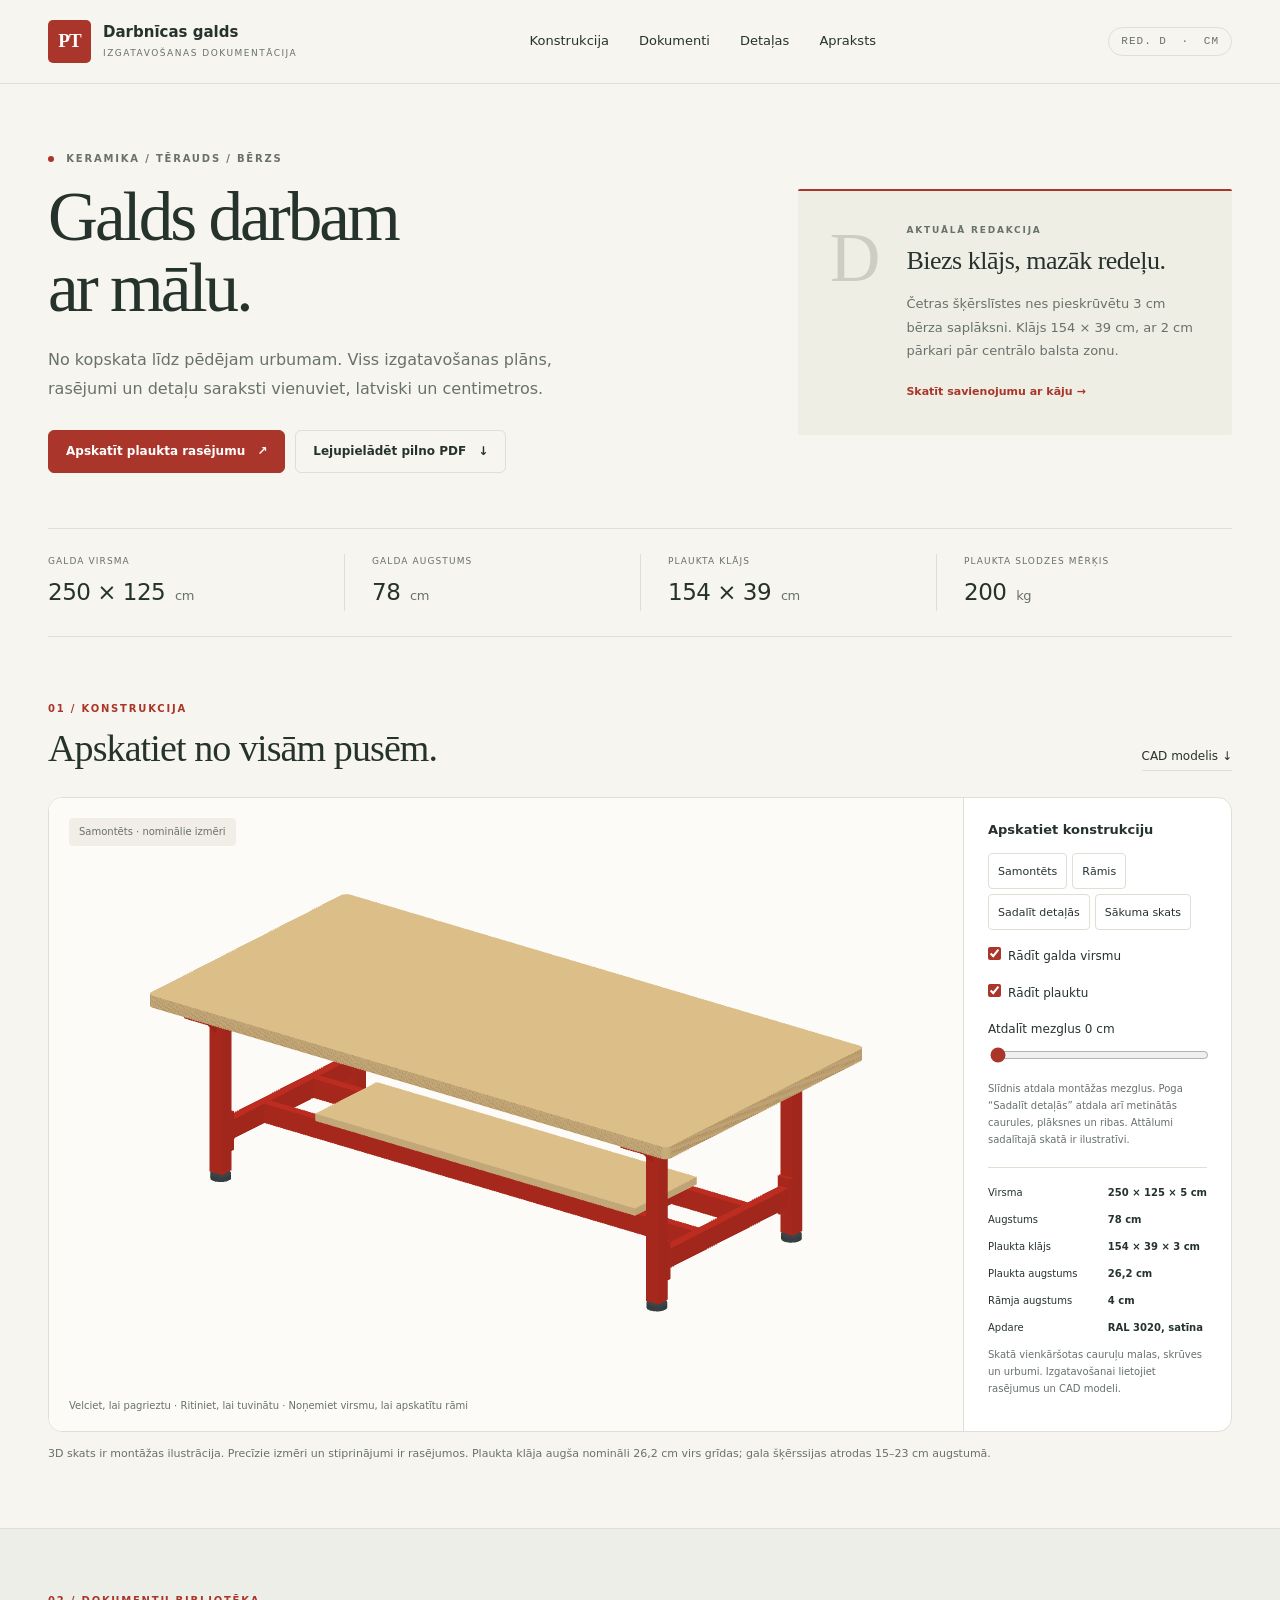
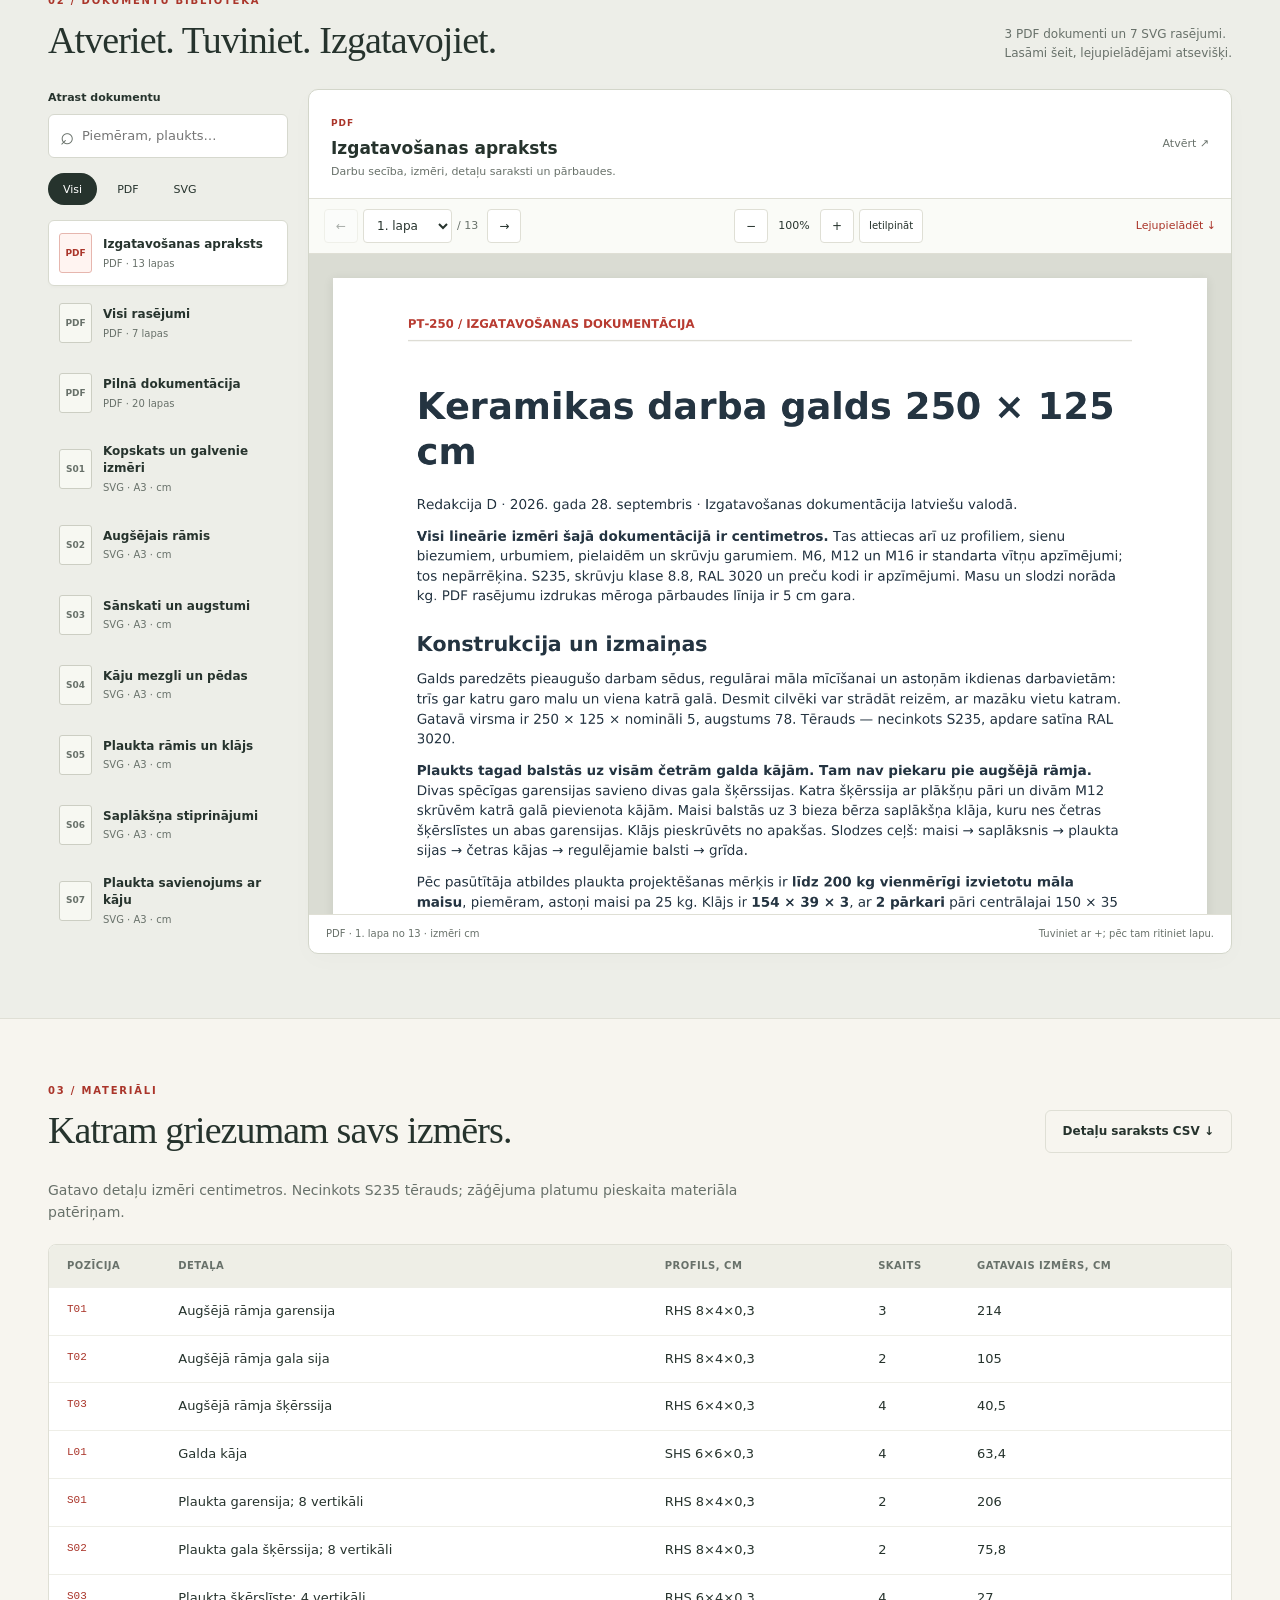
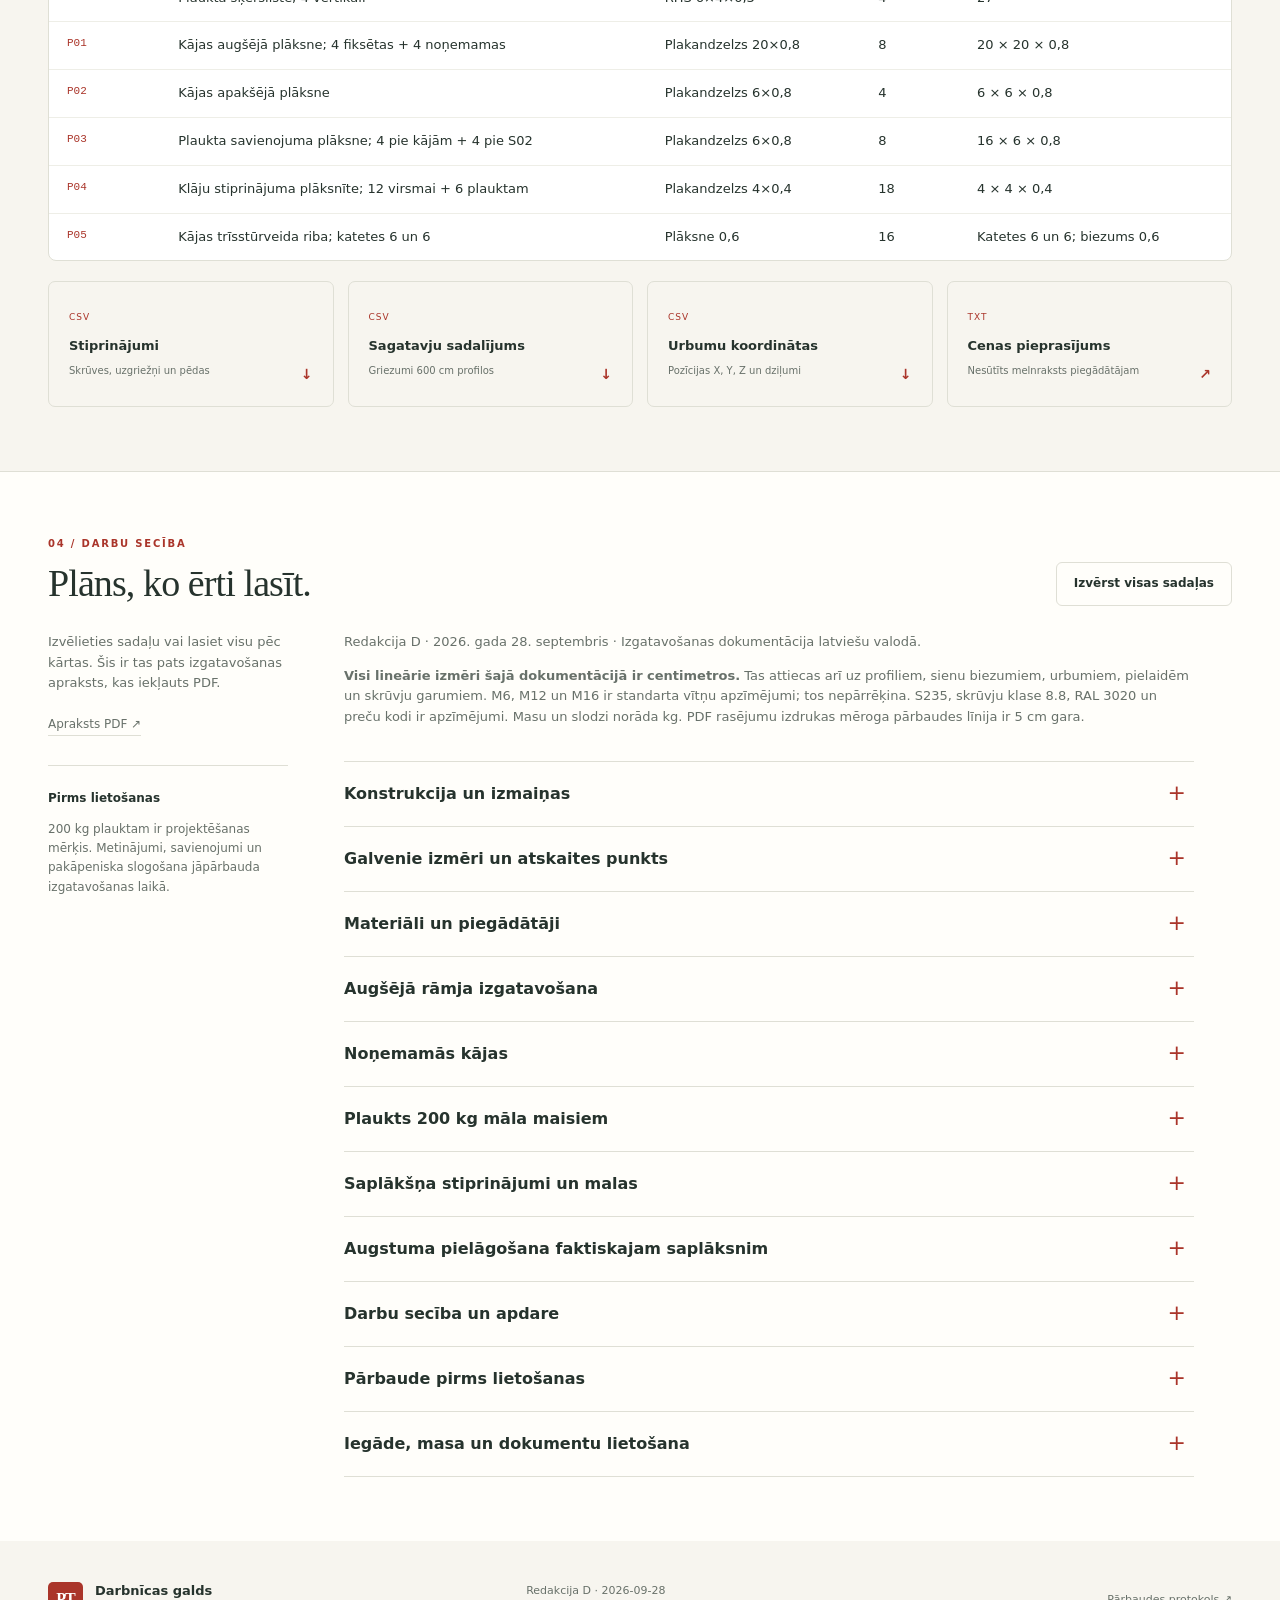
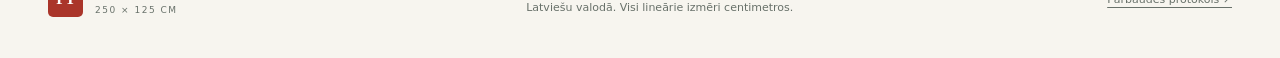
==== commit f57fb414: "Dēlis" ====
--- a/index.html
+++ b/index.html
@@ -14,20 +14,20 @@
 <header class="site-header">
 <a class="brand" href="#saturs" aria-label="PT-250 sākums"><span class="brand-mark" aria-hidden="true">PT</span><span>Darbnīcas galds<small>IZGATAVOŠANAS DOKUMENTĀCIJA</small></span></a>
 <nav aria-label="Galvenā izvēlne"><a href="#modelis">Konstrukcija</a><a href="#dokumenti">Dokumenti</a><a href="#detalas">Detaļas</a><a href="#apraksts">Apraksts</a></nav>
-<span class="revision">RED. C <span aria-hidden="true">·</span> CM</span>
+<span class="revision">RED. D <span aria-hidden="true">·</span> CM</span>
 </header>
 <main id="saturs">
 <section class="intro wrap" aria-labelledby="page-title">
 <div><p class="eyebrow"><span class="dot" aria-hidden="true"></span> KERAMIKA / TĒRAUDS / BĒRZS</p><h1 id="page-title">Galds darbam<br>ar mālu.</h1><p class="lead">No kopskata līdz pēdējam urbumam. Viss izgatavošanas plāns, rasējumi un detaļu saraksti vienuviet, latviski un centimetros.</p><div class="actions"><a class="button primary" href="#doc-S05">Apskatīt plaukta rasējumu <span aria-hidden="true">↗</span></a><a class="button" href="pottery-table/workshop-package.pdf" download>Lejupielādēt pilno PDF <span aria-hidden="true">↓</span></a></div></div>
-<div class="project-note"><span class="note-number" aria-hidden="true">C</span><div><p class="eyebrow">AKTUĀLĀ REDAKCIJA</p><h2>Maisi uz metāla.</h2><p>Plaukts pie visām četrām kājām, bez saplākšņa klāja. 13 šķērslīstes ar 6 cm brīvām spraugām balsta māla maisus.</p><a href="#doc-S07">Skatīt savienojumu ar kāju <span aria-hidden="true">→</span></a></div></div>
+<div class="project-note"><span class="note-number" aria-hidden="true">D</span><div><p class="eyebrow">AKTUĀLĀ REDAKCIJA</p><h2>Biezs klājs, mazāk redeļu.</h2><p>Četras šķērslīstes nes pieskrūvētu 3 cm bērza saplāksni. Klājs 154 × 39 cm, ar 2 cm pārkari pār centrālo balsta zonu.</p><a href="#doc-S07">Skatīt savienojumu ar kāju <span aria-hidden="true">→</span></a></div></div>
 </section>
-<div class="spec-strip wrap" aria-label="Galvenie parametri"><div><span>GALDA VIRSMA</span><strong>250 × 125 <small>cm</small></strong></div><div><span>GALDA AUGSTUMS</span><strong>78 <small>cm</small></strong></div><div><span>PLAUKTA REŽĢIS</span><strong>150 × 35 <small>cm</small></strong></div><div><span>PLAUKTA SLODZES MĒRĶIS</span><strong>200 <small>kg</small></strong></div></div>
+<div class="spec-strip wrap" aria-label="Galvenie parametri"><div><span>GALDA VIRSMA</span><strong>250 × 125 <small>cm</small></strong></div><div><span>GALDA AUGSTUMS</span><strong>78 <small>cm</small></strong></div><div><span>PLAUKTA KLĀJS</span><strong>154 × 39 <small>cm</small></strong></div><div><span>PLAUKTA SLODZES MĒRĶIS</span><strong>200 <small>kg</small></strong></div></div>
 <section class="wrap section" id="modelis" aria-labelledby="model-title">
 <div class="section-heading"><div><p class="eyebrow">01 / KONSTRUKCIJA</p><h2 id="model-title">Apskatiet no visām pusēm.</h2></div><a class="text-link" href="pottery-table/model/table.scad" download>CAD modelis <span aria-hidden="true">↓</span></a></div>
-<div class="workspace"><div class="view"><div class="badge" id="mode">Samontēts · nominālie izmēri</div><canvas id="canvas" aria-label="Interaktīvs keramikas galda trīsdimensiju modelis"></canvas><div id="error" class="error">Pārlūks neatbalsta šo 3D skatu. Atveriet zemāk pieejamos rasējumus.</div><div class="help">Velciet, lai pagrieztu · Ritiniet, lai tuvinātu · Noņemiet virsmu, lai apskatītu rāmi</div></div>
-<aside><h2>Apskatiet konstrukciju</h2><div class="buttons"><button id="assembled">Samontēts</button><button id="frame">Rāmis</button><button id="reset">Sākuma skats</button></div><label><input type="checkbox" id="top" checked>Rādīt galda virsmu</label><label><input type="checkbox" id="shelf" checked>Rādīt plauktu</label><label for="explode">Atdalīt mezglus <span id="expval">0</span> cm</label><input type="range" id="explode" min="0" max="24" value="0" step="1"><p class="small">Izvērstais skats parāda mezglu savienošanu; izmantojams tikai kā montāžas ilustrācija.</p><div class="details"><span>Virsma</span><span>250 × 125 × 5 cm</span><span>Augstums</span><span>78 cm</span><span>Plaukta režģis</span><span>150 × 35 cm</span><span>Plaukta augstums</span><span>23 cm</span><span>Rāmja augstums</span><span>4 cm</span><span>Apdare</span><span>RAL 3020, satīna</span></div><p class="small">Skatā vienkāršotas cauruļu malas, skrūves un urbumi. Izgatavošanai lietojiet rasējumus un CAD modeli.</p></aside></div>
+<div class="workspace"><div class="view"><div class="badge" id="mode" role="status">Samontēts · nominālie izmēri</div><canvas id="canvas" aria-label="Interaktīvs keramikas galda trīsdimensiju modelis"></canvas><div id="error" class="error">Pārlūks neatbalsta šo 3D skatu. Atveriet zemāk pieejamos rasējumus.</div><div class="help">Velciet, lai pagrieztu · Ritiniet, lai tuvinātu · Noņemiet virsmu, lai apskatītu rāmi</div></div>
+<aside><h2>Apskatiet konstrukciju</h2><div class="buttons"><button id="assembled">Samontēts</button><button id="frame">Rāmis</button><button id="individual" aria-pressed="false" aria-describedby="explosion-note">Sadalīt detaļās</button><button id="reset">Sākuma skats</button></div><label><input type="checkbox" id="top" checked>Rādīt galda virsmu</label><label><input type="checkbox" id="shelf" checked>Rādīt plauktu</label><label for="explode">Atdalīt mezglus <span id="expval">0</span> cm</label><input type="range" id="explode" min="0" max="24" value="0" step="1"><p class="small" id="explosion-note">Slīdnis atdala montāžas mezglus. Poga “Sadalīt detaļās” atdala arī metinātās caurules, plāksnes un ribas. Attālumi sadalītajā skatā ir ilustratīvi.</p><div class="details"><span>Virsma</span><span>250 × 125 × 5 cm</span><span>Augstums</span><span>78 cm</span><span>Plaukta klājs</span><span>154 × 39 × 3 cm</span><span>Plaukta augstums</span><span>26,2 cm</span><span>Rāmja augstums</span><span>4 cm</span><span>Apdare</span><span>RAL 3020, satīna</span></div><p class="small">Skatā vienkāršotas cauruļu malas, skrūves un urbumi. Izgatavošanai lietojiet rasējumus un CAD modeli.</p></aside></div>
 
-<p class="fine-print">3D skats ir montāžas ilustrācija. Precīzie izmēri un stiprinājumi ir rasējumos. Plaukta metāla virsma nomināli 23 cm virs grīdas; gala šķērssijas atrodas 15–23 cm augstumā.</p>
+<p class="fine-print">3D skats ir montāžas ilustrācija. Precīzie izmēri un stiprinājumi ir rasējumos. Plaukta klāja augša nomināli 26,2 cm virs grīdas; gala šķērssijas atrodas 15–23 cm augstumā.</p>
 </section>
 <section class="library-section" id="dokumenti" aria-labelledby="library-title"><div class="wrap">
 <div class="section-heading"><div><p class="eyebrow">02 / DOKUMENTU BIBLIOTĒKA</p><h2 id="library-title">Atveriet. Tuviniet. Izgatavojiet.</h2></div><p class="section-note">3 PDF dokumenti un 7 SVG rasējumi.<br>Lasāmi šeit, lejupielādējami atsevišķi.</p></div>
@@ -41,8 +41,8 @@
 <a class="document-link" href="pottery-table/drawings/S02.svg" data-document="S02"><span class="document-symbol" aria-hidden="true">S02</span><span><strong>Augšējais rāmis</strong><small>SVG · A3 · cm</small></span></a>
 <a class="document-link" href="pottery-table/drawings/S03.svg" data-document="S03"><span class="document-symbol" aria-hidden="true">S03</span><span><strong>Sānskati un augstumi</strong><small>SVG · A3 · cm</small></span></a>
 <a class="document-link" href="pottery-table/drawings/S04.svg" data-document="S04"><span class="document-symbol" aria-hidden="true">S04</span><span><strong>Kāju mezgli un pēdas</strong><small>SVG · A3 · cm</small></span></a>
-<a class="document-link" href="pottery-table/drawings/S05.svg" data-document="S05"><span class="document-symbol" aria-hidden="true">S05</span><span><strong>Plaukta metāla rāmis</strong><small>SVG · A3 · cm</small></span></a>
-<a class="document-link" href="pottery-table/drawings/S06.svg" data-document="S06"><span class="document-symbol" aria-hidden="true">S06</span><span><strong>Galda virsmas stiprinājumi</strong><small>SVG · A3 · cm</small></span></a>
+<a class="document-link" href="pottery-table/drawings/S05.svg" data-document="S05"><span class="document-symbol" aria-hidden="true">S05</span><span><strong>Plaukta rāmis un klājs</strong><small>SVG · A3 · cm</small></span></a>
+<a class="document-link" href="pottery-table/drawings/S06.svg" data-document="S06"><span class="document-symbol" aria-hidden="true">S06</span><span><strong>Saplākšņa stiprinājumi</strong><small>SVG · A3 · cm</small></span></a>
 <a class="document-link" href="pottery-table/drawings/S07.svg" data-document="S07"><span class="document-symbol" aria-hidden="true">S07</span><span><strong>Plaukta savienojums ar kāju</strong><small>SVG · A3 · cm</small></span></a></div><p id="no-documents" hidden>Nekas nav atrasts. Pamēģiniet citu vārdu.</p>
 </aside>
 <div class="reader" id="reader"><div class="reader-heading"><div><span class="file-type" id="active-type">PDF</span><h3 id="active-title">Izgatavošanas apraksts</h3><p id="active-description">Darbu secība, izmēri un detaļu saraksti.</p></div><a id="original-link" class="icon-link" href="pottery-table/construction-guide.pdf" target="_blank" rel="noopener" aria-label="Atvērt dokumenta oriģinālu jaunā cilnē">Atvērt <span aria-hidden="true">↗</span></a></div>
@@ -53,19 +53,19 @@
 <noscript><p>Dokumentu skatītāja vadībai nepieciešams JavaScript. Visas saites dokumentu sarakstā atver oriģinālos PDF un SVG; zemāk pieejams arī izgatavošanas apraksts.</p></noscript>
 </div></section>
 <section class="wrap section" id="detalas" aria-labelledby="parts-title"><div class="section-heading"><div><p class="eyebrow">03 / MATERIĀLI</p><h2 id="parts-title">Katram griezumam savs izmērs.</h2></div><a class="button" href="pottery-table/cutting-list.csv" download>Detaļu saraksts CSV ↓</a></div><p class="section-description">Gatavo detaļu izmēri centimetros. Necinkots S235 tērauds; zāģējuma platumu pieskaita materiāla patēriņam.</p>
-<div class="table-scroll" tabindex="0" role="region" aria-label="Tērauda detaļu saraksts; šaurā ekrānā ritināms"><table><caption class="sr-only">Tērauda griešanas saraksts, izmēri cm</caption><thead><tr><th scope="col">Pozīcija</th><th scope="col">Detaļa</th><th scope="col">Profils, cm</th><th scope="col">Skaits</th><th scope="col">Gatavais izmērs, cm</th></tr></thead><tbody><tr><td>T01</td><td>Augšējā rāmja garensija</td><td>RHS 8×4×0,3</td><td>3</td><td>214</td></tr><tr><td>T02</td><td>Augšējā rāmja gala sija</td><td>RHS 8×4×0,3</td><td>2</td><td>105</td></tr><tr><td>T03</td><td>Augšējā rāmja šķērssija</td><td>RHS 6×4×0,3</td><td>4</td><td>40,5</td></tr><tr><td>L01</td><td>Galda kāja</td><td>SHS 6×6×0,3</td><td>4</td><td>63,4</td></tr><tr><td>S01</td><td>Plaukta garensija; 8 vertikāli</td><td>RHS 8×4×0,3</td><td>2</td><td>206</td></tr><tr><td>S02</td><td>Plaukta gala šķērssija; 8 vertikāli</td><td>RHS 8×4×0,3</td><td>2</td><td>75,8</td></tr><tr><td>S03</td><td>Plaukta šķērslīste; 4 vertikāli</td><td>RHS 6×4×0,3</td><td>13</td><td>27</td></tr><tr><td>P01</td><td>Kājas augšējā plāksne; 4 fiksētas + 4 noņemamas</td><td>Plakandzelzs 20×0,8</td><td>8</td><td>20 × 20 × 0,8</td></tr><tr><td>P02</td><td>Kājas apakšējā plāksne</td><td>Plakandzelzs 6×0,8</td><td>4</td><td>6 × 6 × 0,8</td></tr><tr><td>P03</td><td>Plaukta savienojuma plāksne; 4 pie kājām + 4 pie S02</td><td>Plakandzelzs 6×0,8</td><td>8</td><td>16 × 6 × 0,8</td></tr><tr><td>P04</td><td>Galda virsmas stiprinājuma plāksnīte</td><td>Plakandzelzs 4×0,4</td><td>12</td><td>4 × 4 × 0,4</td></tr><tr><td>P05</td><td>Kājas trīsstūrveida riba; katetes 6 un 6</td><td>Plāksne 0,6</td><td>16</td><td>Katetes 6 un 6; biezums 0,6</td></tr></tbody></table></div>
+<div class="table-scroll" tabindex="0" role="region" aria-label="Tērauda detaļu saraksts; šaurā ekrānā ritināms"><table><caption class="sr-only">Tērauda griešanas saraksts, izmēri cm</caption><thead><tr><th scope="col">Pozīcija</th><th scope="col">Detaļa</th><th scope="col">Profils, cm</th><th scope="col">Skaits</th><th scope="col">Gatavais izmērs, cm</th></tr></thead><tbody><tr><td>T01</td><td>Augšējā rāmja garensija</td><td>RHS 8×4×0,3</td><td>3</td><td>214</td></tr><tr><td>T02</td><td>Augšējā rāmja gala sija</td><td>RHS 8×4×0,3</td><td>2</td><td>105</td></tr><tr><td>T03</td><td>Augšējā rāmja šķērssija</td><td>RHS 6×4×0,3</td><td>4</td><td>40,5</td></tr><tr><td>L01</td><td>Galda kāja</td><td>SHS 6×6×0,3</td><td>4</td><td>63,4</td></tr><tr><td>S01</td><td>Plaukta garensija; 8 vertikāli</td><td>RHS 8×4×0,3</td><td>2</td><td>206</td></tr><tr><td>S02</td><td>Plaukta gala šķērssija; 8 vertikāli</td><td>RHS 8×4×0,3</td><td>2</td><td>75,8</td></tr><tr><td>S03</td><td>Plaukta šķērslīste; 4 vertikāli</td><td>RHS 6×4×0,3</td><td>4</td><td>27</td></tr><tr><td>P01</td><td>Kājas augšējā plāksne; 4 fiksētas + 4 noņemamas</td><td>Plakandzelzs 20×0,8</td><td>8</td><td>20 × 20 × 0,8</td></tr><tr><td>P02</td><td>Kājas apakšējā plāksne</td><td>Plakandzelzs 6×0,8</td><td>4</td><td>6 × 6 × 0,8</td></tr><tr><td>P03</td><td>Plaukta savienojuma plāksne; 4 pie kājām + 4 pie S02</td><td>Plakandzelzs 6×0,8</td><td>8</td><td>16 × 6 × 0,8</td></tr><tr><td>P04</td><td>Klāju stiprinājuma plāksnīte; 12 virsmai + 6 plauktam</td><td>Plakandzelzs 4×0,4</td><td>18</td><td>4 × 4 × 0,4</td></tr><tr><td>P05</td><td>Kājas trīsstūrveida riba; katetes 6 un 6</td><td>Plāksne 0,6</td><td>16</td><td>Katetes 6 un 6; biezums 0,6</td></tr></tbody></table></div>
 <div class="resource-grid"><a href="pottery-table/hardware-list.csv" download><span class="resource-type">CSV</span><strong>Stiprinājumi</strong><span>Skrūves, uzgriežņi un pēdas <b aria-hidden="true">↓</b></span></a><a href="pottery-table/stock-cutting.csv" download><span class="resource-type">CSV</span><strong>Sagatavju sadalījums</strong><span>Griezumi 600 cm profilos <b aria-hidden="true">↓</b></span></a><a href="pottery-table/drilling-coordinates.csv" download><span class="resource-type">CSV</span><strong>Urbumu koordinātas</strong><span>Pozīcijas X, Y, Z un dziļumi <b aria-hidden="true">↓</b></span></a><a href="pottery-table/supplier-quote-lv.txt"><span class="resource-type">TXT</span><strong>Cenas pieprasījums</strong><span>Nesūtīts melnraksts piegādātājam <b aria-hidden="true">↗</b></span></a></div>
 </section>
 <section class="guide-section" id="apraksts" aria-labelledby="guide-title"><div class="wrap"><div class="section-heading"><div><p class="eyebrow">04 / DARBU SECĪBA</p><h2 id="guide-title">Plāns, ko ērti lasīt.</h2></div><button class="button" id="expand-guide" type="button" aria-expanded="false">Izvērst visas sadaļas</button></div><div class="guide-layout"><aside class="guide-aside"><p>Izvēlieties sadaļu vai lasiet visu pēc kārtas. Šis ir tas pats izgatavošanas apraksts, kas iekļauts PDF.</p><a href="pottery-table/construction-guide.pdf" class="text-link">Apraksts PDF ↗</a><div class="load-note"><strong>Pirms lietošanas</strong><p>200 kg plauktam ir projektēšanas mērķis. Metinājumi, savienojumi un pakāpeniska slogošana jāpārbauda izgatavošanas laikā.</p></div></aside><article class="guide-text"><div class="guide-intro">
-<p>Redakcija C · 2026. gada 28. septembris · Izgatavošanas dokumentācija latviešu valodā.</p>
+<p>Redakcija D · 2026. gada 28. septembris · Izgatavošanas dokumentācija latviešu valodā.</p>
 <p><strong>Visi lineārie izmēri šajā dokumentācijā ir centimetros.</strong> Tas attiecas arī uz profiliem, sienu biezumiem, urbumiem, pielaidēm un skrūvju garumiem. M6, M12 un M16 ir standarta vītņu apzīmējumi; tos nepārrēķina. S235, skrūvju klase 8.8, RAL 3020 un preču kodi ir apzīmējumi. Masu un slodzi norāda kg. PDF rasējumu izdrukas mēroga pārbaudes līnija ir 5 cm gara.</p>
 </div>
 <details id="guide-1"><summary>Konstrukcija un izmaiņas</summary><div class="guide-body">
 <p>Galds paredzēts pieaugušo darbam sēdus, regulārai māla mīcīšanai un astoņām ikdienas darbavietām: trīs gar katru garo malu un viena katrā galā. Desmit cilvēki var strādāt reizēm, ar mazāku vietu katram. Gatavā virsma ir 250 × 125 × nomināli 5, augstums 78. Tērauds — necinkots S235, apdare satīna RAL 3020.</p>
-<p><strong>Plaukts tagad balstās uz visām četrām galda kājām. Tam nav piekaru pie augšējā rāmja.</strong> Divas spēcīgas garensijas savieno divas gala šķērssijas. Katra šķērssija ar plākšņu pāri un divām M12 skrūvēm katrā galā pievienota kājām. Maisi balstās tieši uz 13 metāla šķērslīstēm un abām garensijām; saplākšņa klāja nav. Slodzes ceļš: maisi → metāla režģis → plaukta sijas → četras kājas → regulējamie balsti → grīda.</p>
-<p>Pēc pasūtītāja atbildes plaukta projektēšanas mērķis ir <strong>līdz 200 kg vienmērīgi izvietotu māla maisu</strong>, piemēram, astoņi maisi pa 25 kg. Maisu balsta zona ir 150 × 35; nominālā metāla augšējā plakne ir 23 virs grīdas. Šķērslīstes izvietotas ar 12 centru soli un 6 brīvām spraugām. Maisus liek guļus pāri vairākām līstēm un sadala pa visu režģi un abām garensijām; tos uzliek bez trieciena. Visas saskares malas un šuves gludi apstrādā, lai nesabojātu iepakojumu. Šis plaukts nav pakāpiens vai sēdvieta.</p>
-<p>Režģa zona atkāpjas 45 no galda garajām malām un 50 no galiem. Garensijas turpinās līdz gala šķērssijām pie kājām. Gala šķērssijas atrodas no 15 līdz 23 virs grīdas, tāpēc vieta pēdām galda galos ir ierobežotāka nekā piekārtā plaukta variantā. Pirms griešanas ar faktiskajiem krēsliem jāpārbauda sēdēšanas poza, īpaši gala vietās.</p>
-<p>Noņemama ir galda saplākšņa virsma, pilnais plaukta tērauda mezgls un četras kājas. Augšējais rāmis paliek metināts. Redakcijā C plaukta koka klājs, tā sešas stiprinājuma plāksnītes un stiprinājumi ir noņemti. Iepriekšējo redakciju A un B sagatavju sarakstus izmantot nedrīkst.</p>
+<p><strong>Plaukts tagad balstās uz visām četrām galda kājām. Tam nav piekaru pie augšējā rāmja.</strong> Divas spēcīgas garensijas savieno divas gala šķērssijas. Katra šķērssija ar plākšņu pāri un divām M12 skrūvēm katrā galā pievienota kājām. Maisi balstās uz 3 bieza bērza saplākšņa klāja, kuru nes četras šķērslīstes un abas garensijas. Klājs pieskrūvēts no apakšas. Slodzes ceļš: maisi → saplāksnis → plaukta sijas → četras kājas → regulējamie balsti → grīda.</p>
+<p>Pēc pasūtītāja atbildes plaukta projektēšanas mērķis ir <strong>līdz 200 kg vienmērīgi izvietotu māla maisu</strong>, piemēram, astoņi maisi pa 25 kg. Klājs ir <strong>154 × 39 × 3</strong>, ar <strong>2 pārkari</strong> pāri centrālajai 150 × 35 balsta zonai: sānos pāri garensijām un galos pāri pirmajai/pēdējai šķērslīstei. Garensiju pagarinājumi līdz kājām turpinās tālāk par klāja galiem. Klāja augša nomināli 26,2 virs grīdas: tērauds 23 + EPDM 0,2 + saplāksnis 3. Četru šķērslīstu centru solis 48, brīvā sprauga 42. Maisus sadala pa visu klāju un starp abām garensijām; tos uzliek bez trieciena. Šis plaukts nav pakāpiens vai sēdvieta.</p>
+<p>Klājs atkāpjas 43 no galda garajām malām un 48 no galiem. Garensijas turpinās līdz gala šķērssijām pie kājām. Gala šķērssijas atrodas no 15 līdz 23 virs grīdas, tāpēc vieta pēdām galda galos ir ierobežotāka nekā piekārtā plaukta variantā. Pirms griešanas ar faktiskajiem krēsliem jāpārbauda sēdēšanas poza, īpaši gala vietās.</p>
+<p>Noņemami ir abi saplākšņa klāji, pilnais plaukta tērauda mezgls un četras kājas. Augšējais rāmis paliek metināts. Šajā redakcijā paredzētas četras plaukta šķērslīstes un pieskrūvēts 3 biezs saplāksnis. Iepriekšējo redakciju A–C sagatavju sarakstus izmantot nedrīkst.</p>
 </div></details>
 <details id="guide-2"><summary>Galvenie izmēri un atskaites punkts</summary><div class="guide-body">
 <p>Visas koordinātas dotas no galda virsmas viena stūra projekcijas uz grīdu: X gar 250 malu, Y gar 125 malu, Z uz augšu no grīdas. Izmēri nomināli pirms krāsošanas. Plāns zīmēts no augšas; apakšskatu nedrīkst kļūdaini izmantot bez spoguļošanas.</p>
@@ -75,14 +75,14 @@
 <li>Virsmas pārkare: 10 katrā pusē. EPDM starp tēraudu un saplāksni: 0,2.</li>
 <li>Kāju centri: (20;20), (230;20), (20;105), (230;105). Kājas profils 6 × 6 × 0,3.</li>
 <li>Zem augšējā rāmja brīvais augstums: 68,8; stūru plāksnes un ribas lokāli atrodas zemāk.</li>
-<li>Metāla plaukta maisu balsta zona: 150 × 35; X=50–200; Y=45–80; augša Z=23. Saplākšņa vai cita klāja nav.</li>
+<li>Plaukta saplāksnis W05: 154 × 39 × 3; X=48–202; Y=43–82; Z=23,2–26,2. Centrālā balsta zona 150 × 35, X=50–200; Y=45–80; tērauda augša Z=23.</li>
 <li>Plaukta tērauda augša Z=23. Nesošo siju apakša Z=15; šķērslīstu apakša Z=19.</li>
 <li>Plaukta noņemamā tērauda mezgla maksimālais gabarīts kopā ar P03: 216 × 77,4 × 16; X=17–233; Y=23,8–101,2; Z=11–27. Pašu gala cauruļu ārmalas ir X=18 un 232.</li>
 </ul>
 </div></details>
 <details id="guide-3"><summary>Materiāli un piegādātāji</summary><div class="guide-body">
 <p>2026. gada 28. septembrī Finieris e-veikala datos atrodams <strong>RIGA PLY BB/WG, EXT LN</strong>, izmērs 250 × 125 × 5, kods <strong>0015001250250000061L</strong>. Norādītā cena bija <strong>281,51 EUR ar PVN</strong>, atlikums — sešas loksnes Sarkandaugavā. Cena un atlikums ir pārbaudes brīža dati, nevis rezervācija. Produkta atlase: <a href="https://e-veikals.finieris.lv/lv/e-veikals/produktu-atlase?wh=mt&amp;pr=ply&amp;by=thickness&amp;or=desc" target="_blank" rel="noopener">https://e-veikals.finieris.lv/lv/e-veikals/produktu-atlase?wh=mt&amp;pr=ply&amp;by=thickness&amp;or=desc</a></p>
-<p>Virsmai izvēlēties BB pusi uz augšu. Tai var būt finiera ielāpi; pārbaudīt konkrētās loksnes līdzenumu, izskatu un malu stāvokli. Nominālā biezuma 5 faktiskā pielaide ir 4,81–5,15. Galda virsmas malas un apstrādātie urbumi jāaizsargā pret mitrumu. Ražotāja datu lapa: <a href="https://www.finieris.com/wp-content/uploads/2025/10/Riga-Ply-datasheet-EN.pdf" target="_blank" rel="noopener">https://www.finieris.com/wp-content/uploads/2025/10/Riga-Ply-datasheet-EN.pdf</a></p>
+<p>Virsmai izvēlēties BB pusi uz augšu. Tai var būt finiera ielāpi; pārbaudīt konkrētās loksnes līdzenumu, izskatu un malu stāvokli. Nominālā biezuma 5 faktiskā pielaide ir 4,81–5,15. Plauktam vajadzīgs atsevišķs bērza saplāksnis 154 × 39 × nomināli 3; pirms montāžas izmērīt faktisko biezumu. Abu klāju malas un apstrādātie urbumi jāaizsargā pret mitrumu. Ražotāja datu lapa: <a href="https://www.finieris.com/wp-content/uploads/2025/10/Riga-Ply-datasheet-EN.pdf" target="_blank" rel="noopener">https://www.finieris.com/wp-content/uploads/2025/10/Riga-Ply-datasheet-EN.pdf</a></p>
 <p>Metālu Centrs katalogā 2026. gada 28. septembrī kā pieejami norādīti šādi necinkota S235 profili:</p>
 <ul>
 <li>RHS 8 × 4 × 0,3; kods 06CV08004003000 — augšējam rāmim un plaukta nesošajām sijām.</li>
@@ -105,21 +105,22 @@
 </div></details>
 <details id="guide-6"><summary>Plaukts 200 kg māla maisiem</summary><div class="guide-body">
 <p>Divas S02 gala šķērssijas izgatavo no 8 × 4 × 0,3 profila, <strong>8 vertikāli</strong>. Gatavais garums 75,8. Tās atrodas X=18–22 un 228–232, Y=24,6–100,4, Z=15–23. Abos galos piemetina P03 plāksni 16 augstu, 6 platu un 0,8 biezu; tā centrēta pret caurules galu. Plāksnes ir Z=11–27, tātad virs un zem sijas izvirzās pa 4.</p>
-<p>Divas S01 garensijas, tā paša profila un orientācijas, ir 206 garas. Tās metina starp gala šķērssiju iekšējām plaknēm: X=22–228; Y=45–49 un 76–80; Z=15–23. Trīspadsmit S03 šķērslīstes no 6 × 4 × 0,3 profila, <strong>4 vertikāli</strong>, ir 27 garas, Y=49–76, Z=19–23. To centri X=53; 65; 77; 89; 101; 113; 125; 137; 149; 161; 173; 185; 197. Centru solis 12; brīvā sprauga starp 6 platām līstēm 6. Pirmās un pēdējās līstes ārmalas nosaka režģa zonas galus X=50 un 200.</p>
+<p>Divas S01 garensijas, tā paša profila un orientācijas, ir 206 garas. Tās metina starp gala šķērssiju iekšējām plaknēm: X=22–228; Y=45–49 un 76–80; Z=15–23. Četras S03 šķērslīstes no 6 × 4 × 0,3 profila, <strong>4 vertikāli</strong>, ir 27 garas, Y=49–76, Z=19–23. To centri X=53; 101; 149; 197. Centru solis 48; brīvā sprauga starp 6 platām līstēm 42. Pirmās un pēdējās līstes ārmalas nosaka centrālās balsta zonas galus X=50 un 200. Saplāksnis balstās arī nepārtraukti uz abām garensijām; brīvais atvērums starp sijām un šķērslīstēm ir 42 × 27.</p>
 <p>Pie katras kājas uz iekšpusi vērstās plaknes piemetina otru P03. Fiksēto plākšņu koordinātas: X=17–23 vai 227–233; tuvākajam kāju pārim Y=23–23,8, tālākajam Y=101,2–102. Noņemamās plāksnes atrodas attiecīgi Y=23,8–24,6 un Y=100,4–101,2. Starp kāju iekšējām plaknēm ir 79: <strong>0,8 + 0,8 + 75,8 + 0,8 + 0,8 = 79</strong>.</p>
 <p>Katram P03 pārim divi Ø1,3 urbumi, centri plāksnes platuma vidū un Z=12,5 un 25,5. Vertikālais centru attālums 13; attālums no augšējās un apakšējās malas 1,5. Asis Y virzienā. No kājas caurules apakšgala P03 apakša atrodas 7,2 augstumā, urbumu centri — 8,7 un 21,7 augstumā.</p>
 <p>Izmanto astoņas M12 skrūves, klase 8.8, garums 3,5, un astoņas paplāksnes 0,25. Skrūves ievieto no plaukta puses. M12 pilna augstuma uzgriežņus metina fiksētās P03 aizmugurē; tiem paredz astoņas Ø3 atveres kāju iekšējās sienās. Izveidot atveres un uzgriežņu šuves, kamēr mezgls vēl pieejams. P03 piemetināt pie kājas ar nepārtrauktām sānu šuvēm visā pieejamajā garumā; S02 galu savienot ar noņemamo P03 pa caurules perimetru.</p>
 <p>Četrus mezglus salāgot šablonā ar pie augšējā rāmja uzstādītajām kājām. Plāksnēm jāsaskaras cieši, skrūvēm jāievietojas bez kāju vai siju piespiedu saliekšanas. Sausajā montāžā pārbaudīt atslēgas piekļuvi abām skrūvēm. Pirms skrūvju galīgās pievilkšanas visas detaļas nostādīt vietā; plauktu ievietot, kamēr kāju augšējās skrūves vēl nav galīgi pievilktas.</p>
 </div></details>
 <details id="guide-7"><summary>Saplākšņa stiprinājumi un malas</summary><div class="guide-body">
-<p>Kopā 12 vienādas P04 plāksnītes 4 × 4 × 0,4 ar centrālu ovālu 0,8 × 1,6, garenass X. Loku centru attālums 0,8. Visas plāksnītes ir augšējā rāmī, to augšas sakrīt ar rāmja augšu. Tikai zem galda saplākšņa virsmas uz tērauda balsta virsmām un plāksnītēm uzklāj 0,2 biezu blīvu EPDM lenti.</p>
+<p>Kopā 18 vienādas P04 plāksnītes 4 × 4 × 0,4 ar centrālu ovālu 0,8 × 1,6, garenass X. Loku centru attālums 0,8. Divpadsmit plāksnītes ir augšējā rāmī un sešas plauktā; to augšas sakrīt ar attiecīgo tērauda balsta virsmu. Zem abiem saplākšņiem uz tērauda balsta virsmām un plāksnītēm uzklāj 0,2 biezu blīvu EPDM lenti.</p>
 <p>Virsmai W01 paredzētas 12 plāksnītes; urbumu centri X=40; 74; 108; 142; 176; 210, pie Y=20 un 105. Lietot M6 koka vītņieliktņus nomināli 1,8 garus, M6 skrūves 2 garas un platas paplāksnes ar biezumu 0,16. Nominālā skrūves saķere 1,24. Urbumus atzīmēt pēc sausās montāžas un urbt no apakšas, dziļumā līdz 2; diametru nosaka izvēlētā ieliktņa ražotājs.</p>
-<p>W01 stūrus noapaļot R2,5, augšējās un apakšējās malas R0,4. Virsma nav līmēta pie tērauda; to var noņemt remontam.</p>
+<p>Plaukta klājam W05 sešu stiprinājumu centri X=77; 125; 173, pie Y=51 un 74. No paša klāja stūra (X=48; Y=43): x=29; 77; 125 un y=8; 31. Izmanto tādus pašus M6 ieliktņus 1,8 un skrūves 2 kā galda virsmai; saķere nomināli 1,24. Urbuma dziļums līdz 2, diametrs pēc ieliktņa ražotāja. Skrūves no apakšas; klāja augša paliek gluda.</p>
+<p>W01 stūrus noapaļot R2,5, augšējās un apakšējās malas R0,4. W05 stūri R1, malas R0,2. Klājus nelīmē pie tērauda, lai var noņemt tīrīšanai un remontam.</p>
 </div></details>
 <details id="guide-8"><summary>Augstuma pielāgošana faktiskajam saplāksnim</summary><div class="guide-body">
 <p>Nominālā augstumu ķēde: <strong>3 balsts + 0,8 P02 + 63,4 L01 + 0,8 noņemamā P01 + 0,8 fiksētā P01 + 4 rāmis + 0,2 EPDM + 5 virsma = 78</strong>.</p>
 <p>Ja faktiskās galda virsmas biezums ir t, grīdas attālumam līdz P02 apakšai jābūt 8 − t. Pie t=4,81–5,15 tas ir 3,19–2,85. Izvēlētajai M16 pēdai kopā ar plāno kontruzgriezni jānodrošina šis diapazons un pilna uzgriežņa vītnes saķere. Katra balsta dokumentētā nestspēja vismaz 300 kg izvēlētajā regulējumā, neslīdošs paliktnis ap Ø8.</p>
-<p>Regulējot pēdas līdz galda augstumam 78, visi tērauda Z izmēri nobīdās par 5 − t. Metāla plaukta balsta virsmas augstums ir <strong>23 + (5 − t)</strong>. Tātad 23 ir nomināls plaukta augstums, nevis atsevišķi regulējams precīzs augstums. No kājas apakšgala dotie P03 montāžas izmēri nemainās.</p>
+<p>Regulējot pēdas līdz galda augstumam 78, visi tērauda Z izmēri nobīdās par 5 − t. Ja plaukta saplākšņa faktiskais biezums ir s, klāja augstums ir <strong>26,2 + (5 − t) + (s − 3)</strong>. Tātad 26,2 ir nomināls plaukta augstums, nevis atsevišķi regulējams precīzs augstums. No kājas apakšgala dotie P03 montāžas izmēri nemainās.</p>
 </div></details>
 <details id="guide-9"><summary>Darbu secība un apdare</summary><div class="guide-body">
 <ul>
@@ -128,12 +129,12 @@
 <li>Izurbt plāksnes, izveidot ovālus un cauruļu uzgriežņu atveres. Piemetināt uzgriežņus, pārbaudīt ar faktiskajām skrūvēm. Izveidot ventilācijas atveres slēgtajām caurulēm; tās norādītas koordinātu sarakstā.</li>
 <li>Pieķert augšējo rāmi līdzenā šablonā. Pārbaudīt diagonāles un plakni. Metināt pārmaiņus pretējās pusēs, ierobežojot deformāciju.</li>
 <li>Izgatavot kājas ar augšējām un apakšējām plāksnēm un ribām. P03 pie kājām galīgi sametināt pēc sausās salāgošanas ar plaukta mezglu. Atzīmēt katras kājas un stūra pāri.</li>
-<li>Izgatavot plaukta rāmi; sametināt garensijas, gala šķērssijas, 13 šķērslīstes un noņemamās P03. Pirms slēgšanas atstāt ventilācijas ceļu; prasības pulverkrāsošanai saskaņot ar krāsotāju.</li>
+<li>Izgatavot plaukta rāmi; sametināt garensijas, gala šķērssijas, četras šķērslīstes, noņemamās P03 un sešas plaukta P04. Pirms slēgšanas atstāt ventilācijas ceļu; prasības pulverkrāsošanai saskaņot ar krāsotāju.</li>
 <li>Cauruļu ar sienu 0,3 savienojumiem orientējoša stūra šuves katete 0,3. Izgatavotājam jāizvēlas metināšanas režīms un šuves atbilstoši faktiskajam savienojumam; nav paredzēts nestspēju iegūt tikai ar pieķeršanas punktiem. Nenoplacināt nesošās sānu šuves. Piemetināmo uzgriežņu šuves izpildīt atbilstoši uzgriežņu ražotāja norādēm.</li>
 <li>Veikt pilnu sauso montāžu. Pārbaudīt ģeometriju, skrūvju un instrumentu piekļuvi, vītnes saķeri, krēslus, virsmas un plaukta augstumu. Slodzes pārbaudi veikt pirms nodošanas ekspluatācijā.</li>
 <li>Tēraudu sagatavot atbilstoši pulverkrāsotāja prasībām un krāsot satīna RAL 3020. Vītnes un cieši pieguļošās savienojumu plaknes maskēt pēc saskaņojuma; pēc montāžas aizsargāt atklāto metālu pret koroziju, neveidojot biezu, saspiežamu slāni starp plāksnēm. T02 plastmasas noslēgus uzstādīt pēc krāsošanas.</li>
 <li>Saplāksnim pārklāt abas puses, visas malas un apstrādātās atveres. Piemērots iepriekš izvēlētais lakas variants: Unica Super 90 gruntskārta, atšķaidīta pēc ražotāja norādījumiem, tad divas plānas Unica Super 20 kārtas. Pilna cietība ap četrām nedēļām; laku lietot un žāvēt pēc aktuālās datu lapas. Apdare nedaudz sasilda bērza toni. Avots: <a href="https://tikkurila.com/sites/default/files/pim/documents/Unica_Super_20_EN_PDS_Tikkurila_0.pdf" target="_blank" rel="noopener">https://tikkurila.com/sites/default/files/pim/documents/Unica_Super_20_EN_PDS_Tikkurila_0.pdf</a></li>
-<li>Galīgajā vietā samontēt rāmi, kājas un plauktu; pievilkt M12 savienojumus pēc izvēlēto stiprinājumu piegādātāja norādēm. Nolīmeņot pēdas, fiksēt kontruzgriežņus, tad uzstādīt galda virsmu. Smagos mezglus pārvietot ar piemērotu celšanas aprīkojumu vai pietiekamu cilvēku skaitu.</li>
+<li>Galīgajā vietā samontēt rāmi, kājas un plauktu; pievilkt M12 savienojumus pēc izvēlēto stiprinājumu piegādātāja norādēm. Nolīmeņot pēdas, fiksēt kontruzgriežņus, tad uzstādīt abus saplākšņa klājus. Smagos mezglus pārvietot ar piemērotu celšanas aprīkojumu vai pietiekamu cilvēku skaitu.</li>
 </ul>
 <p>Māla mīcīšanai paredzēti divi noņemami 60 × 45 × 2,1 bērza saplākšņa dēļi ar nostieptu, nomaināmu audeklu un skavām ar mīkstiem paliktņiem. Pēc darba tos noņem un izžāvē; audeklu tīra mitri. Dēļi aizsargā lakoto virsmu, bet nenosaka visa galda nestspēju.</p>
 </div></details>
@@ -143,7 +144,7 @@
 <li>Diagonāļu starpība ne vairāk par 0,2; augšējā balsta plaknes novirze ne vairāk par 0,15. Visi četri balsti pieskaras grīdai; galds nešūpojas.</li>
 <li>P03 pāri cieši saskaras; M12 savienojumos nav klikšķu vai slīdēšanas, arī stingri mīcot mālu. Skrūves nedrīkst izmantot deformētu mezglu savilkšanai.</li>
 <li>Faktiskie krēsli un kājas ietilpst visās astoņās darba vietās; gala šķērssijas pieņemamas lietotājiem.</li>
-<li>Plauktu slogot pakāpeniski ar vienmērīgi izvietotiem svariem: 50, 100, 150 un 200 kg. Katrā posmā vērot siju izlieci, savienojumus, pēdas un šķērslīstes. Pie kustības, plaisāšanas vai pieaugošas deformācijas pārbaudi pārtraukt un mezglu labot.</li>
+<li>Plauktu slogot pakāpeniski ar vienmērīgi izvietotiem svariem: 50, 100, 150 un 200 kg. Katrā posmā vērot siju izlieci, savienojumus, pēdas, klāju un šķērslīstes. Pie kustības, plaisāšanas vai pieaugošas deformācijas pārbaudi pārtraukt un mezglu labot.</li>
 <li>Atsevišķi pakāpeniski pārbaudīt virsmu līdz 200 kg vienmērīgi sadalītas slodzes; pēc kompetenta izgatavotāja pārbaudes pārbaudīt arī vienlaicīgo paredzēto virsmas un plaukta slodzi. Pārbaude nav trieciena vai sertifikācijas pārbaude.</li>
 <li>Plaukta garensiju vidus izlieces praktiskais pieņemšanas mērķis pie vienmērīgi sadalītiem 200 kg: ne vairāk par 0,3; pēc atslogošanas nedrīkst palikt izmērāma deformācija. Tas ir darbnīcas pieņemšanas kritērijs, nevis aprēķināts visas konstrukcijas drošības koeficients.</li>
 <li>Pēc pirmās lietošanas nedēļas atkārtoti pārbaudīt skrūvju pievilkumu un periodiski atkārtot pārbaudi. Pirms galda izjaukšanas plauktu pilnīgi izkraut un noņemt.</li>
@@ -151,41 +152,105 @@
 </div></details>
 <details id="guide-11"><summary>Iegāde, masa un dokumentu lietošana</summary><div class="guide-body">
 <p>Caurulēm vajadzīgas trīs 600 garas RHS 8 × 4 × 0,3 sagataves, viena 600 gara RHS 6 × 4 × 0,3 un viena 600 gara SHS 6 × 6 × 0,3 sagatave. Sadalījums paredz 0,3 zāģējumu katrai detaļai un 2 kopējo rezervi katras sagataves galiem. Plakandzelzs un trīsstūru izejmateriāls aprēķināms atsevišķi; piegādātājam jāapstiprina faktiskā sagarināšanas tehnoloģija un maksāšana par pilnām sagatavēm. Pieprasīt apmaksātos atlikumus.</p>
-<p>Gatavo tērauda detaļu teorētiskā masa ap 140,1 kg, galda virsmai ap 104,7–118,8 kg. Samontēta tukša galda aptuvenā masa ar stiprinājumiem un pēdām 255–280 kg, neskaitot noņemamos darba dēļus. Tā jāprecizē pēc faktiskajiem materiāliem. Pilna paredzētā virsmas un plaukta slodze kopā pievieno 400 kg.</p>
+<p>Gatavo tērauda detaļu teorētiskā masa ap 129,7 kg, galda virsmai ap 104,7–118,8 kg un plaukta klājam ap 12,1–13,7 kg. Samontēta tukša galda aptuvenā masa ar stiprinājumiem un pēdām 255–280 kg, neskaitot noņemamos darba dēļus. Tā jāprecizē pēc faktiskajiem materiāliem. Pilna paredzētā virsmas un plaukta slodze kopā pievieno 400 kg.</p>
 <p>Komplektā ir rasējumi S01–S07, detaļu un stiprinājumu CSV saraksti, sagatavju sadalījums, urbumu koordinātas, pārbaudes protokols, OpenSCAD modelis un bezsaistes 3D skatītājs. Projekta sākumlapā index.html ir lasāms apraksts, PDF lapu un SVG rasējumu skatītājs ar tuvināšanu un visu failu lejupielādi. Vietne ir gatava GitHub Pages; publicēšanas norādes ir projekta README.md. CSV lieto semikolu kolonnu atdalīšanai un decimālo komatu. CAD un JSON viena koordinātu vienība ir 1 cm; programmēšanas sintaksē decimālatdalītājs ir punkts. Eksportējot CAD citā programmā, skaidri iestatīt centimetru vienības.</p>
 <p>Ražotāju atsaucēs un sākotnējā fotogrāfijā var būt citas mērvienības; visas šā projekta izgatavošanas dimensijas ir pārrēķinātas cm. Cenu pieprasījumu nosūtīšana un materiālu pirkšana nav veikta.</p>
 </div></details></article></div></div></section>
-<footer class="site-footer wrap"><a class="brand" href="#saturs"><span class="brand-mark" aria-hidden="true">PT</span><span>Darbnīcas galds<small>250 × 125 CM</small></span></a><p>Redakcija C · 2026-09-28<br>Latviešu valodā. Visi lineārie izmēri centimetros.</p><a href="pottery-table/verification.md">Pārbaudes protokols ↗</a></footer>
+<footer class="site-footer wrap"><a class="brand" href="#saturs"><span class="brand-mark" aria-hidden="true">PT</span><span>Darbnīcas galds<small>250 × 125 CM</small></span></a><p>Redakcija D · 2026-09-28<br>Latviešu valodā. Visi lineārie izmēri centimetros.</p><a href="pottery-table/verification.md">Pārbaudes protokols ↗</a></footer>
 </main>
-<script type="application/json" id="document-data">[{"id": "guide", "type": "PDF", "title": "Izgatavošanas apraksts", "description": "Darbu secība, izmēri, detaļu saraksti un pārbaudes.", "file": "pottery-table/construction-guide.pdf", "pages": ["site-assets/pdf-pages/guide-01.png", "site-assets/pdf-pages/guide-02.png", "site-assets/pdf-pages/guide-03.png", "site-assets/pdf-pages/guide-04.png", "site-assets/pdf-pages/guide-05.png", "site-assets/pdf-pages/guide-06.png", "site-assets/pdf-pages/guide-07.png", "site-assets/pdf-pages/guide-08.png", "site-assets/pdf-pages/guide-09.png", "site-assets/pdf-pages/guide-10.png", "site-assets/pdf-pages/guide-11.png", "site-assets/pdf-pages/guide-12.png", "site-assets/pdf-pages/guide-13.png"], "keywords": "plāns instrukcija"}, {"id": "drawings", "type": "PDF", "title": "Visi rasējumi", "description": "Septiņas A3 lapas ar izgatavošanas izmēriem centimetros.", "file": "pottery-table/drawings.pdf", "pages": ["pottery-table/drawings/S01.svg", "pottery-table/drawings/S02.svg", "pottery-table/drawings/S03.svg", "pottery-table/drawings/S04.svg", "pottery-table/drawings/S05.svg", "pottery-table/drawings/S06.svg", "pottery-table/drawings/S07.svg"], "keywords": "rāmis plaukts kājas"}, {"id": "complete", "type": "PDF", "title": "Pilnā dokumentācija", "description": "Izgatavošanas apraksts un visi septiņi rasējumi vienā PDF.", "file": "pottery-table/workshop-package.pdf", "pages": ["site-assets/pdf-pages/guide-01.png", "site-assets/pdf-pages/guide-02.png", "site-assets/pdf-pages/guide-03.png", "site-assets/pdf-pages/guide-04.png", "site-assets/pdf-pages/guide-05.png", "site-assets/pdf-pages/guide-06.png", "site-assets/pdf-pages/guide-07.png", "site-assets/pdf-pages/guide-08.png", "site-assets/pdf-pages/guide-09.png", "site-assets/pdf-pages/guide-10.png", "site-assets/pdf-pages/guide-11.png", "site-assets/pdf-pages/guide-12.png", "site-assets/pdf-pages/guide-13.png", "pottery-table/drawings/S01.svg", "pottery-table/drawings/S02.svg", "pottery-table/drawings/S03.svg", "pottery-table/drawings/S04.svg", "pottery-table/drawings/S05.svg", "pottery-table/drawings/S06.svg", "pottery-table/drawings/S07.svg"], "keywords": "pilns plāns"}, {"id": "S01", "type": "SVG", "title": "Kopskats un galvenie izmēri", "description": "Galda izskats, izmēri un pārvadāšanas mezgli.", "file": "pottery-table/drawings/S01.svg", "pages": ["pottery-table/drawings/S01.svg"], "keywords": "S01"}, {"id": "S02", "type": "SVG", "title": "Augšējais rāmis", "description": "Siju izvietojums, garumi un atskaites koordinātas.", "file": "pottery-table/drawings/S02.svg", "pages": ["pottery-table/drawings/S02.svg"], "keywords": "S02"}, {"id": "S03", "type": "SVG", "title": "Sānskati un augstumi", "description": "Galda un metāla plaukta augstumu ķēde.", "file": "pottery-table/drawings/S03.svg", "pages": ["pottery-table/drawings/S03.svg"], "keywords": "S03"}, {"id": "S04", "type": "SVG", "title": "Kāju mezgli un pēdas", "description": "Augšējās plāksnes, stiprinājuma ribas un regulējamie balsti.", "file": "pottery-table/drawings/S04.svg", "pages": ["pottery-table/drawings/S04.svg"], "keywords": "S04"}, {"id": "S05", "type": "SVG", "title": "Plaukta metāla rāmis", "description": "13 šķērslīstes, 6 cm spraugas; maisi balstās uz metāla.", "file": "pottery-table/drawings/S05.svg", "pages": ["pottery-table/drawings/S05.svg"], "keywords": "S05"}, {"id": "S06", "type": "SVG", "title": "Galda virsmas stiprinājumi", "description": "12 stiprinājuma plāksnītes un saplākšņa urbumi.", "file": "pottery-table/drawings/S06.svg", "pages": ["pottery-table/drawings/S06.svg"], "keywords": "S06"}, {"id": "S07", "type": "SVG", "title": "Plaukta savienojums ar kāju", "description": "P03 plāksnes un divas M12 skrūves katrā savienojumā.", "file": "pottery-table/drawings/S07.svg", "pages": ["pottery-table/drawings/S07.svg"], "keywords": "S07"}]</script>
+<script type="application/json" id="document-data">[{"id": "guide", "type": "PDF", "title": "Izgatavošanas apraksts", "description": "Darbu secība, izmēri, detaļu saraksti un pārbaudes.", "file": "pottery-table/construction-guide.pdf", "pages": ["site-assets/pdf-pages/guide-01.png", "site-assets/pdf-pages/guide-02.png", "site-assets/pdf-pages/guide-03.png", "site-assets/pdf-pages/guide-04.png", "site-assets/pdf-pages/guide-05.png", "site-assets/pdf-pages/guide-06.png", "site-assets/pdf-pages/guide-07.png", "site-assets/pdf-pages/guide-08.png", "site-assets/pdf-pages/guide-09.png", "site-assets/pdf-pages/guide-10.png", "site-assets/pdf-pages/guide-11.png", "site-assets/pdf-pages/guide-12.png", "site-assets/pdf-pages/guide-13.png"], "keywords": "plāns instrukcija"}, {"id": "drawings", "type": "PDF", "title": "Visi rasējumi", "description": "Septiņas A3 lapas ar izgatavošanas izmēriem centimetros.", "file": "pottery-table/drawings.pdf", "pages": ["pottery-table/drawings/S01.svg", "pottery-table/drawings/S02.svg", "pottery-table/drawings/S03.svg", "pottery-table/drawings/S04.svg", "pottery-table/drawings/S05.svg", "pottery-table/drawings/S06.svg", "pottery-table/drawings/S07.svg"], "keywords": "rāmis plaukts kājas"}, {"id": "complete", "type": "PDF", "title": "Pilnā dokumentācija", "description": "Izgatavošanas apraksts un visi septiņi rasējumi vienā PDF.", "file": "pottery-table/workshop-package.pdf", "pages": ["site-assets/pdf-pages/guide-01.png", "site-assets/pdf-pages/guide-02.png", "site-assets/pdf-pages/guide-03.png", "site-assets/pdf-pages/guide-04.png", "site-assets/pdf-pages/guide-05.png", "site-assets/pdf-pages/guide-06.png", "site-assets/pdf-pages/guide-07.png", "site-assets/pdf-pages/guide-08.png", "site-assets/pdf-pages/guide-09.png", "site-assets/pdf-pages/guide-10.png", "site-assets/pdf-pages/guide-11.png", "site-assets/pdf-pages/guide-12.png", "site-assets/pdf-pages/guide-13.png", "pottery-table/drawings/S01.svg", "pottery-table/drawings/S02.svg", "pottery-table/drawings/S03.svg", "pottery-table/drawings/S04.svg", "pottery-table/drawings/S05.svg", "pottery-table/drawings/S06.svg", "pottery-table/drawings/S07.svg"], "keywords": "pilns plāns"}, {"id": "S01", "type": "SVG", "title": "Kopskats un galvenie izmēri", "description": "Galda izskats, izmēri un pārvadāšanas mezgli.", "file": "pottery-table/drawings/S01.svg", "pages": ["pottery-table/drawings/S01.svg"], "keywords": "S01"}, {"id": "S02", "type": "SVG", "title": "Augšējais rāmis", "description": "Siju izvietojums, garumi un atskaites koordinātas.", "file": "pottery-table/drawings/S02.svg", "pages": ["pottery-table/drawings/S02.svg"], "keywords": "S02"}, {"id": "S03", "type": "SVG", "title": "Sānskati un augstumi", "description": "Galda un plaukta ar saplākšņa klāju augstumu ķēde.", "file": "pottery-table/drawings/S03.svg", "pages": ["pottery-table/drawings/S03.svg"], "keywords": "S03"}, {"id": "S04", "type": "SVG", "title": "Kāju mezgli un pēdas", "description": "Augšējās plāksnes, stiprinājuma ribas un regulējamie balsti.", "file": "pottery-table/drawings/S04.svg", "pages": ["pottery-table/drawings/S04.svg"], "keywords": "S04"}, {"id": "S05", "type": "SVG", "title": "Plaukta rāmis un klājs", "description": "Četras šķērslīstes un klājs 154 × 39 × 3 cm ar 2 cm pārkari pār centrālo balsta zonu.", "file": "pottery-table/drawings/S05.svg", "pages": ["pottery-table/drawings/S05.svg"], "keywords": "S05"}, {"id": "S06", "type": "SVG", "title": "Saplākšņa stiprinājumi", "description": "12 stiprinājumi galda virsmai un seši plaukta klājam; urbumu koordinātas.", "file": "pottery-table/drawings/S06.svg", "pages": ["pottery-table/drawings/S06.svg"], "keywords": "S06"}, {"id": "S07", "type": "SVG", "title": "Plaukta savienojums ar kāju", "description": "P03 plāksnes un divas M12 skrūves katrā savienojumā.", "file": "pottery-table/drawings/S07.svg", "pages": ["pottery-table/drawings/S07.svg"], "keywords": "S07"}]</script>
 <script>
-const PARTS=[{"mark":"T01","instance":"T01-1","origin":[18,10,68.8],"size":[214,8,4],"group":"frame","kind":"tube","axis":"x","wall":0.3,"holes":[{"x":125,"y":14,"z":68.8,"d":0.6,"depth":0.3,"axis":"z","purpose":"ventil\u0101cija"},{"x":27,"y":13,"z":68.8,"d":3,"depth":0.3,"axis":"z","purpose":"M12 aug\u0161\u0113j\u0101 uzgrie\u017e\u0146a atvere"},{"x":223,"y":13,"z":68.8,"d":3,"depth":0.3,"axis":"z","purpose":"M12 aug\u0161\u0113j\u0101 uzgrie\u017e\u0146a atvere"}],"slots":[]},{"mark":"T01","instance":"T01-2","origin":[18,58.5,68.8],"size":[214,8,4],"group":"frame","kind":"tube","axis":"x","wall":0.3,"holes":[{"x":125,"y":62.5,"z":68.8,"d":0.6,"depth":0.3,"axis":"z","purpose":"ventil\u0101cija"}],"slots":[]},{"mark":"T01","instance":"T01-3","origin":[18,107,68.8],"size":[214,8,4],"group":"frame","kind":"tube","axis":"x","wall":0.3,"holes":[{"x":125,"y":111,"z":68.8,"d":0.6,"depth":0.3,"axis":"z","purpose":"ventil\u0101cija"},{"x":27,"y":112,"z":68.8,"d":3,"depth":0.3,"axis":"z","purpose":"M12 aug\u0161\u0113j\u0101 uzgrie\u017e\u0146a atvere"},{"x":223,"y":112,"z":68.8,"d":3,"depth":0.3,"axis":"z","purpose":"M12 aug\u0161\u0113j\u0101 uzgrie\u017e\u0146a atvere"}],"slots":[]},{"mark":"T02","instance":"T02-1","origin":[10,10,68.8],"size":[8,105,4],"group":"frame","kind":"tube","axis":"y","wall":0.3,"holes":[{"x":13,"y":13,"z":68.8,"d":3,"depth":0.3,"axis":"z","purpose":"M12 aug\u0161\u0113j\u0101 uzgrie\u017e\u0146a atvere"},{"x":13,"y":27,"z":68.8,"d":3,"depth":0.3,"axis":"z","purpose":"M12 aug\u0161\u0113j\u0101 uzgrie\u017e\u0146a atvere"},{"x":13,"y":98,"z":68.8,"d":3,"depth":0.3,"axis":"z","purpose":"M12 aug\u0161\u0113j\u0101 uzgrie\u017e\u0146a atvere"},{"x":13,"y":112,"z":68.8,"d":3,"depth":0.3,"axis":"z","purpose":"M12 aug\u0161\u0113j\u0101 uzgrie\u017e\u0146a atvere"}],"slots":[]},{"mark":"T02","instance":"T02-2","origin":[232,10,68.8],"size":[8,105,4],"group":"frame","kind":"tube","axis":"y","wall":0.3,"holes":[{"x":237,"y":13,"z":68.8,"d":3,"depth":0.3,"axis":"z","purpose":"M12 aug\u0161\u0113j\u0101 uzgrie\u017e\u0146a atvere"},{"x":237,"y":27,"z":68.8,"d":3,"depth":0.3,"axis":"z","purpose":"M12 aug\u0161\u0113j\u0101 uzgrie\u017e\u0146a atvere"},{"x":237,"y":98,"z":68.8,"d":3,"depth":0.3,"axis":"z","purpose":"M12 aug\u0161\u0113j\u0101 uzgrie\u017e\u0146a atvere"},{"x":237,"y":112,"z":68.8,"d":3,"depth":0.3,"axis":"z","purpose":"M12 aug\u0161\u0113j\u0101 uzgrie\u017e\u0146a atvere"}],"slots":[]},{"mark":"T03","instance":"T03-1","origin":[62,18,68.8],"size":[6,40.5,4],"group":"frame","kind":"tube","axis":"y","wall":0.3,"holes":[{"x":65,"y":38.25,"z":68.8,"d":0.6,"depth":0.3,"axis":"z","purpose":"ventil\u0101cija"}],"slots":[]},{"mark":"T03","instance":"T03-2","origin":[62,66.5,68.8],"size":[6,40.5,4],"group":"frame","kind":"tube","axis":"y","wall":0.3,"holes":[{"x":65,"y":86.75,"z":68.8,"d":0.6,"depth":0.3,"axis":"z","purpose":"ventil\u0101cija"}],"slots":[]},{"mark":"T03","instance":"T03-3","origin":[182,18,68.8],"size":[6,40.5,4],"group":"frame","kind":"tube","axis":"y","wall":0.3,"holes":[{"x":185,"y":38.25,"z":68.8,"d":0.6,"depth":0.3,"axis":"z","purpose":"ventil\u0101cija"}],"slots":[]},{"mark":"T03","instance":"T03-4","origin":[182,66.5,68.8],"size":[6,40.5,4],"group":"frame","kind":"tube","axis":"y","wall":0.3,"holes":[{"x":185,"y":86.75,"z":68.8,"d":0.6,"depth":0.3,"axis":"z","purpose":"ventil\u0101cija"}],"slots":[]},{"mark":"P01","instance":"P01-F1","origin":[10,10,68],"size":[20,20,0.8],"group":"frame","kind":"plate","axis":null,"wall":0,"holes":[{"x":13,"y":13,"z":68,"d":1.3,"depth":0.8,"axis":"z","purpose":"skr\u016bves caurums"},{"x":13,"y":27,"z":68,"d":1.3,"depth":0.8,"axis":"z","purpose":"skr\u016bves caurums"},{"x":27,"y":13,"z":68,"d":1.3,"depth":0.8,"axis":"z","purpose":"skr\u016bves caurums"},{"x":27,"y":27,"z":68,"d":1.3,"depth":0.8,"axis":"z","purpose":"skr\u016bves caurums"}],"slots":[]},{"mark":"P01","instance":"P01-L1","origin":[10,10,67.2],"size":[20,20,0.8],"group":"legs","kind":"plate","axis":null,"wall":0,"holes":[{"x":13,"y":13,"z":67.2,"d":1.3,"depth":0.8,"axis":"z","purpose":"skr\u016bves caurums"},{"x":13,"y":27,"z":67.2,"d":1.3,"depth":0.8,"axis":"z","purpose":"skr\u016bves caurums"},{"x":27,"y":13,"z":67.2,"d":1.3,"depth":0.8,"axis":"z","purpose":"skr\u016bves caurums"},{"x":27,"y":27,"z":67.2,"d":1.3,"depth":0.8,"axis":"z","purpose":"skr\u016bves caurums"}],"slots":[]},{"mark":"L01","instance":"L01-1","origin":[17,17,3.8],"size":[6,6,63.4],"group":"legs","kind":"tube","axis":"z","wall":0.3,"holes":[{"x":20,"y":22.7,"z":12.5,"d":3,"depth":0.3,"axis":"y","purpose":"M12 plaukta uzgrie\u017e\u0146a atvere"},{"x":20,"y":22.7,"z":25.5,"d":3,"depth":0.3,"axis":"y","purpose":"M12 plaukta uzgrie\u017e\u0146a atvere"}],"slots":[]},{"mark":"P02","instance":"P02-1","origin":[17,17,3],"size":[6,6,0.8],"group":"legs","kind":"plate","axis":null,"wall":0,"holes":[{"x":20,"y":20,"z":3,"d":1.8,"depth":0.8,"axis":"z","purpose":"skr\u016bves caurums"}],"slots":[]},{"mark":"P05","instance":"P05-1-1","kind":"gusset","group":"legs","centre":[20,20],"side":0,"top":67.2,"leg":6,"thickness":0.6},{"mark":"P05","instance":"P05-1-2","kind":"gusset","group":"legs","centre":[20,20],"side":1,"top":67.2,"leg":6,"thickness":0.6},{"mark":"P05","instance":"P05-1-3","kind":"gusset","group":"legs","centre":[20,20],"side":2,"top":67.2,"leg":6,"thickness":0.6},{"mark":"P05","instance":"P05-1-4","kind":"gusset","group":"legs","centre":[20,20],"side":3,"top":67.2,"leg":6,"thickness":0.6},{"mark":"P03","instance":"P03-L1","origin":[17,23,11],"size":[6,0.8,16],"group":"legs","kind":"plate","axis":null,"wall":0,"holes":[{"x":20,"y":23,"z":12.5,"d":1.3,"depth":0.8,"axis":"y","purpose":"skr\u016bves caurums"},{"x":20,"y":23,"z":25.5,"d":1.3,"depth":0.8,"axis":"y","purpose":"skr\u016bves caurums"}],"slots":[]},{"mark":"P03","instance":"P03-S1","origin":[17,23.8,11],"size":[6,0.8,16],"group":"shelf","kind":"plate","axis":null,"wall":0,"holes":[{"x":20,"y":23.8,"z":12.5,"d":1.3,"depth":0.8,"axis":"y","purpose":"skr\u016bves caurums"},{"x":20,"y":23.8,"z":25.5,"d":1.3,"depth":0.8,"axis":"y","purpose":"skr\u016bves caurums"}],"slots":[]},{"mark":"P01","instance":"P01-F2","origin":[220,10,68],"size":[20,20,0.8],"group":"frame","kind":"plate","axis":null,"wall":0,"holes":[{"x":223,"y":13,"z":68,"d":1.3,"depth":0.8,"axis":"z","purpose":"skr\u016bves caurums"},{"x":223,"y":27,"z":68,"d":1.3,"depth":0.8,"axis":"z","purpose":"skr\u016bves caurums"},{"x":237,"y":13,"z":68,"d":1.3,"depth":0.8,"axis":"z","purpose":"skr\u016bves caurums"},{"x":237,"y":27,"z":68,"d":1.3,"depth":0.8,"axis":"z","purpose":"skr\u016bves caurums"}],"slots":[]},{"mark":"P01","instance":"P01-L2","origin":[220,10,67.2],"size":[20,20,0.8],"group":"legs","kind":"plate","axis":null,"wall":0,"holes":[{"x":223,"y":13,"z":67.2,"d":1.3,"depth":0.8,"axis":"z","purpose":"skr\u016bves caurums"},{"x":223,"y":27,"z":67.2,"d":1.3,"depth":0.8,"axis":"z","purpose":"skr\u016bves caurums"},{"x":237,"y":13,"z":67.2,"d":1.3,"depth":0.8,"axis":"z","purpose":"skr\u016bves caurums"},{"x":237,"y":27,"z":67.2,"d":1.3,"depth":0.8,"axis":"z","purpose":"skr\u016bves caurums"}],"slots":[]},{"mark":"L01","instance":"L01-2","origin":[227,17,3.8],"size":[6,6,63.4],"group":"legs","kind":"tube","axis":"z","wall":0.3,"holes":[{"x":230,"y":22.7,"z":12.5,"d":3,"depth":0.3,"axis":"y","purpose":"M12 plaukta uzgrie\u017e\u0146a atvere"},{"x":230,"y":22.7,"z":25.5,"d":3,"depth":0.3,"axis":"y","purpose":"M12 plaukta uzgrie\u017e\u0146a atvere"}],"slots":[]},{"mark":"P02","instance":"P02-2","origin":[227,17,3],"size":[6,6,0.8],"group":"legs","kind":"plate","axis":null,"wall":0,"holes":[{"x":230,"y":20,"z":3,"d":1.8,"depth":0.8,"axis":"z","purpose":"skr\u016bves caurums"}],"slots":[]},{"mark":"P05","instance":"P05-2-1","kind":"gusset","group":"legs","centre":[230,20],"side":0,"top":67.2,"leg":6,"thickness":0.6},{"mark":"P05","instance":"P05-2-2","kind":"gusset","group":"legs","centre":[230,20],"side":1,"top":67.2,"leg":6,"thickness":0.6},{"mark":"P05","instance":"P05-2-3","kind":"gusset","group":"legs","centre":[230,20],"side":2,"top":67.2,"leg":6,"thickness":0.6},{"mark":"P05","instance":"P05-2-4","kind":"gusset","group":"legs","centre":[230,20],"side":3,"top":67.2,"leg":6,"thickness":0.6},{"mark":"P03","instance":"P03-L2","origin":[227,23,11],"size":[6,0.8,16],"group":"legs","kind":"plate","axis":null,"wall":0,"holes":[{"x":230,"y":23,"z":12.5,"d":1.3,"depth":0.8,"axis":"y","purpose":"skr\u016bves caurums"},{"x":230,"y":23,"z":25.5,"d":1.3,"depth":0.8,"axis":"y","purpose":"skr\u016bves caurums"}],"slots":[]},{"mark":"P03","instance":"P03-S2","origin":[227,23.8,11],"size":[6,0.8,16],"group":"shelf","kind":"plate","axis":null,"wall":0,"holes":[{"x":230,"y":23.8,"z":12.5,"d":1.3,"depth":0.8,"axis":"y","purpose":"skr\u016bves caurums"},{"x":230,"y":23.8,"z":25.5,"d":1.3,"depth":0.8,"axis":"y","purpose":"skr\u016bves caurums"}],"slots":[]},{"mark":"P01","instance":"P01-F3","origin":[10,95,68],"size":[20,20,0.8],"group":"frame","kind":"plate","axis":null,"wall":0,"holes":[{"x":13,"y":98,"z":68,"d":1.3,"depth":0.8,"axis":"z","purpose":"skr\u016bves caurums"},{"x":13,"y":112,"z":68,"d":1.3,"depth":0.8,"axis":"z","purpose":"skr\u016bves caurums"},{"x":27,"y":98,"z":68,"d":1.3,"depth":0.8,"axis":"z","purpose":"skr\u016bves caurums"},{"x":27,"y":112,"z":68,"d":1.3,"depth":0.8,"axis":"z","purpose":"skr\u016bves caurums"}],"slots":[]},{"mark":"P01","instance":"P01-L3","origin":[10,95,67.2],"size":[20,20,0.8],"group":"legs","kind":"plate","axis":null,"wall":0,"holes":[{"x":13,"y":98,"z":67.2,"d":1.3,"depth":0.8,"axis":"z","purpose":"skr\u016bves caurums"},{"x":13,"y":112,"z":67.2,"d":1.3,"depth":0.8,"axis":"z","purpose":"skr\u016bves caurums"},{"x":27,"y":98,"z":67.2,"d":1.3,"depth":0.8,"axis":"z","purpose":"skr\u016bves caurums"},{"x":27,"y":112,"z":67.2,"d":1.3,"depth":0.8,"axis":"z","purpose":"skr\u016bves caurums"}],"slots":[]},{"mark":"L01","instance":"L01-3","origin":[17,102,3.8],"size":[6,6,63.4],"group":"legs","kind":"tube","axis":"z","wall":0.3,"holes":[{"x":20,"y":102,"z":12.5,"d":3,"depth":0.3,"axis":"y","purpose":"M12 plaukta uzgrie\u017e\u0146a atvere"},{"x":20,"y":102,"z":25.5,"d":3,"depth":0.3,"axis":"y","purpose":"M12 plaukta uzgrie\u017e\u0146a atvere"}],"slots":[]},{"mark":"P02","instance":"P02-3","origin":[17,102,3],"size":[6,6,0.8],"group":"legs","kind":"plate","axis":null,"wall":0,"holes":[{"x":20,"y":105,"z":3,"d":1.8,"depth":0.8,"axis":"z","purpose":"skr\u016bves caurums"}],"slots":[]},{"mark":"P05","instance":"P05-3-1","kind":"gusset","group":"legs","centre":[20,105],"side":0,"top":67.2,"leg":6,"thickness":0.6},{"mark":"P05","instance":"P05-3-2","kind":"gusset","group":"legs","centre":[20,105],"side":1,"top":67.2,"leg":6,"thickness":0.6},{"mark":"P05","instance":"P05-3-3","kind":"gusset","group":"legs","centre":[20,105],"side":2,"top":67.2,"leg":6,"thickness":0.6},{"mark":"P05","instance":"P05-3-4","kind":"gusset","group":"legs","centre":[20,105],"side":3,"top":67.2,"leg":6,"thickness":0.6},{"mark":"P03","instance":"P03-L3","origin":[17,101.2,11],"size":[6,0.8,16],"group":"legs","kind":"plate","axis":null,"wall":0,"holes":[{"x":20,"y":101.2,"z":12.5,"d":1.3,"depth":0.8,"axis":"y","purpose":"skr\u016bves caurums"},{"x":20,"y":101.2,"z":25.5,"d":1.3,"depth":0.8,"axis":"y","purpose":"skr\u016bves caurums"}],"slots":[]},{"mark":"P03","instance":"P03-S3","origin":[17,100.4,11],"size":[6,0.8,16],"group":"shelf","kind":"plate","axis":null,"wall":0,"holes":[{"x":20,"y":100.4,"z":12.5,"d":1.3,"depth":0.8,"axis":"y","purpose":"skr\u016bves caurums"},{"x":20,"y":100.4,"z":25.5,"d":1.3,"depth":0.8,"axis":"y","purpose":"skr\u016bves caurums"}],"slots":[]},{"mark":"P01","instance":"P01-F4","origin":[220,95,68],"size":[20,20,0.8],"group":"frame","kind":"plate","axis":null,"wall":0,"holes":[{"x":223,"y":98,"z":68,"d":1.3,"depth":0.8,"axis":"z","purpose":"skr\u016bves caurums"},{"x":223,"y":112,"z":68,"d":1.3,"depth":0.8,"axis":"z","purpose":"skr\u016bves caurums"},{"x":237,"y":98,"z":68,"d":1.3,"depth":0.8,"axis":"z","purpose":"skr\u016bves caurums"},{"x":237,"y":112,"z":68,"d":1.3,"depth":0.8,"axis":"z","purpose":"skr\u016bves caurums"}],"slots":[]},{"mark":"P01","instance":"P01-L4","origin":[220,95,67.2],"size":[20,20,0.8],"group":"legs","kind":"plate","axis":null,"wall":0,"holes":[{"x":223,"y":98,"z":67.2,"d":1.3,"depth":0.8,"axis":"z","purpose":"skr\u016bves caurums"},{"x":223,"y":112,"z":67.2,"d":1.3,"depth":0.8,"axis":"z","purpose":"skr\u016bves caurums"},{"x":237,"y":98,"z":67.2,"d":1.3,"depth":0.8,"axis":"z","purpose":"skr\u016bves caurums"},{"x":237,"y":112,"z":67.2,"d":1.3,"depth":0.8,"axis":"z","purpose":"skr\u016bves caurums"}],"slots":[]},{"mark":"L01","instance":"L01-4","origin":[227,102,3.8],"size":[6,6,63.4],"group":"legs","kind":"tube","axis":"z","wall":0.3,"holes":[{"x":230,"y":102,"z":12.5,"d":3,"depth":0.3,"axis":"y","purpose":"M12 plaukta uzgrie\u017e\u0146a atvere"},{"x":230,"y":102,"z":25.5,"d":3,"depth":0.3,"axis":"y","purpose":"M12 plaukta uzgrie\u017e\u0146a atvere"}],"slots":[]},{"mark":"P02","instance":"P02-4","origin":[227,102,3],"size":[6,6,0.8],"group":"legs","kind":"plate","axis":null,"wall":0,"holes":[{"x":230,"y":105,"z":3,"d":1.8,"depth":0.8,"axis":"z","purpose":"skr\u016bves caurums"}],"slots":[]},{"mark":"P05","instance":"P05-4-1","kind":"gusset","group":"legs","centre":[230,105],"side":0,"top":67.2,"leg":6,"thickness":0.6},{"mark":"P05","instance":"P05-4-2","kind":"gusset","group":"legs","centre":[230,105],"side":1,"top":67.2,"leg":6,"thickness":0.6},{"mark":"P05","instance":"P05-4-3","kind":"gusset","group":"legs","centre":[230,105],"side":2,"top":67.2,"leg":6,"thickness":0.6},{"mark":"P05","instance":"P05-4-4","kind":"gusset","group":"legs","centre":[230,105],"side":3,"top":67.2,"leg":6,"thickness":0.6},{"mark":"P03","instance":"P03-L4","origin":[227,101.2,11],"size":[6,0.8,16],"group":"legs","kind":"plate","axis":null,"wall":0,"holes":[{"x":230,"y":101.2,"z":12.5,"d":1.3,"depth":0.8,"axis":"y","purpose":"skr\u016bves caurums"},{"x":230,"y":101.2,"z":25.5,"d":1.3,"depth":0.8,"axis":"y","purpose":"skr\u016bves caurums"}],"slots":[]},{"mark":"P03","instance":"P03-S4","origin":[227,100.4,11],"size":[6,0.8,16],"group":"shelf","kind":"plate","axis":null,"wall":0,"holes":[{"x":230,"y":100.4,"z":12.5,"d":1.3,"depth":0.8,"axis":"y","purpose":"skr\u016bves caurums"},{"x":230,"y":100.4,"z":25.5,"d":1.3,"depth":0.8,"axis":"y","purpose":"skr\u016bves caurums"}],"slots":[]},{"mark":"S01","instance":"S01-1","origin":[22,45,15],"size":[206,4,8],"group":"shelf","kind":"tube","axis":"x","wall":0.3,"holes":[{"x":125,"y":47,"z":15,"d":0.6,"depth":0.3,"axis":"z","purpose":"ventil\u0101cija"}],"slots":[]},{"mark":"S01","instance":"S01-2","origin":[22,76,15],"size":[206,4,8],"group":"shelf","kind":"tube","axis":"x","wall":0.3,"holes":[{"x":125,"y":78,"z":15,"d":0.6,"depth":0.3,"axis":"z","purpose":"ventil\u0101cija"}],"slots":[]},{"mark":"S02","instance":"S02-1","origin":[18,24.6,15],"size":[4,75.8,8],"group":"shelf","kind":"tube","axis":"y","wall":0.3,"holes":[{"x":20,"y":62.5,"z":15,"d":0.6,"depth":0.3,"axis":"z","purpose":"ventil\u0101cija"}],"slots":[]},{"mark":"S02","instance":"S02-2","origin":[228,24.6,15],"size":[4,75.8,8],"group":"shelf","kind":"tube","axis":"y","wall":0.3,"holes":[{"x":230,"y":62.5,"z":15,"d":0.6,"depth":0.3,"axis":"z","purpose":"ventil\u0101cija"}],"slots":[]},{"mark":"S03","instance":"S03-1","origin":[50,49,19],"size":[6,27,4],"group":"shelf","kind":"tube","axis":"y","wall":0.3,"holes":[{"x":53,"y":62.5,"z":19,"d":0.6,"depth":0.3,"axis":"z","purpose":"ventil\u0101cija"}],"slots":[]},{"mark":"S03","instance":"S03-2","origin":[62,49,19],"size":[6,27,4],"group":"shelf","kind":"tube","axis":"y","wall":0.3,"holes":[{"x":65,"y":62.5,"z":19,"d":0.6,"depth":0.3,"axis":"z","purpose":"ventil\u0101cija"}],"slots":[]},{"mark":"S03","instance":"S03-3","origin":[74,49,19],"size":[6,27,4],"group":"shelf","kind":"tube","axis":"y","wall":0.3,"holes":[{"x":77,"y":62.5,"z":19,"d":0.6,"depth":0.3,"axis":"z","purpose":"ventil\u0101cija"}],"slots":[]},{"mark":"S03","instance":"S03-4","origin":[86,49,19],"size":[6,27,4],"group":"shelf","kind":"tube","axis":"y","wall":0.3,"holes":[{"x":89,"y":62.5,"z":19,"d":0.6,"depth":0.3,"axis":"z","purpose":"ventil\u0101cija"}],"slots":[]},{"mark":"S03","instance":"S03-5","origin":[98,49,19],"size":[6,27,4],"group":"shelf","kind":"tube","axis":"y","wall":0.3,"holes":[{"x":101,"y":62.5,"z":19,"d":0.6,"depth":0.3,"axis":"z","purpose":"ventil\u0101cija"}],"slots":[]},{"mark":"S03","instance":"S03-6","origin":[110,49,19],"size":[6,27,4],"group":"shelf","kind":"tube","axis":"y","wall":0.3,"holes":[{"x":113,"y":62.5,"z":19,"d":0.6,"depth":0.3,"axis":"z","purpose":"ventil\u0101cija"}],"slots":[]},{"mark":"S03","instance":"S03-7","origin":[122,49,19],"size":[6,27,4],"group":"shelf","kind":"tube","axis":"y","wall":0.3,"holes":[{"x":125,"y":62.5,"z":19,"d":0.6,"depth":0.3,"axis":"z","purpose":"ventil\u0101cija"}],"slots":[]},{"mark":"S03","instance":"S03-8","origin":[134,49,19],"size":[6,27,4],"group":"shelf","kind":"tube","axis":"y","wall":0.3,"holes":[{"x":137,"y":62.5,"z":19,"d":0.6,"depth":0.3,"axis":"z","purpose":"ventil\u0101cija"}],"slots":[]},{"mark":"S03","instance":"S03-9","origin":[146,49,19],"size":[6,27,4],"group":"shelf","kind":"tube","axis":"y","wall":0.3,"holes":[{"x":149,"y":62.5,"z":19,"d":0.6,"depth":0.3,"axis":"z","purpose":"ventil\u0101cija"}],"slots":[]},{"mark":"S03","instance":"S03-10","origin":[158,49,19],"size":[6,27,4],"group":"shelf","kind":"tube","axis":"y","wall":0.3,"holes":[{"x":161,"y":62.5,"z":19,"d":0.6,"depth":0.3,"axis":"z","purpose":"ventil\u0101cija"}],"slots":[]},{"mark":"S03","instance":"S03-11","origin":[170,49,19],"size":[6,27,4],"group":"shelf","kind":"tube","axis":"y","wall":0.3,"holes":[{"x":173,"y":62.5,"z":19,"d":0.6,"depth":0.3,"axis":"z","purpose":"ventil\u0101cija"}],"slots":[]},{"mark":"S03","instance":"S03-12","origin":[182,49,19],"size":[6,27,4],"group":"shelf","kind":"tube","axis":"y","wall":0.3,"holes":[{"x":185,"y":62.5,"z":19,"d":0.6,"depth":0.3,"axis":"z","purpose":"ventil\u0101cija"}],"slots":[]},{"mark":"S03","instance":"S03-13","origin":[194,49,19],"size":[6,27,4],"group":"shelf","kind":"tube","axis":"y","wall":0.3,"holes":[{"x":197,"y":62.5,"z":19,"d":0.6,"depth":0.3,"axis":"z","purpose":"ventil\u0101cija"}],"slots":[]},{"mark":"P04","instance":"P04-W01-1","origin":[38,18,72.4],"size":[4,4,0.4],"group":"frame","kind":"plate","axis":null,"wall":0,"holes":[],"slots":[{"x":40,"y":20,"z":72.4,"width":0.8,"length":1.6,"depth":0.4,"wood":"W01"}]},{"mark":"P04","instance":"P04-W01-2","origin":[72,18,72.4],"size":[4,4,0.4],"group":"frame","kind":"plate","axis":null,"wall":0,"holes":[],"slots":[{"x":74,"y":20,"z":72.4,"width":0.8,"length":1.6,"depth":0.4,"wood":"W01"}]},{"mark":"P04","instance":"P04-W01-3","origin":[106,18,72.4],"size":[4,4,0.4],"group":"frame","kind":"plate","axis":null,"wall":0,"holes":[],"slots":[{"x":108,"y":20,"z":72.4,"width":0.8,"length":1.6,"depth":0.4,"wood":"W01"}]},{"mark":"P04","instance":"P04-W01-4","origin":[140,18,72.4],"size":[4,4,0.4],"group":"frame","kind":"plate","axis":null,"wall":0,"holes":[],"slots":[{"x":142,"y":20,"z":72.4,"width":0.8,"length":1.6,"depth":0.4,"wood":"W01"}]},{"mark":"P04","instance":"P04-W01-5","origin":[174,18,72.4],"size":[4,4,0.4],"group":"frame","kind":"plate","axis":null,"wall":0,"holes":[],"slots":[{"x":176,"y":20,"z":72.4,"width":0.8,"length":1.6,"depth":0.4,"wood":"W01"}]},{"mark":"P04","instance":"P04-W01-6","origin":[208,18,72.4],"size":[4,4,0.4],"group":"frame","kind":"plate","axis":null,"wall":0,"holes":[],"slots":[{"x":210,"y":20,"z":72.4,"width":0.8,"length":1.6,"depth":0.4,"wood":"W01"}]},{"mark":"P04","instance":"P04-W01-7","origin":[38,103,72.4],"size":[4,4,0.4],"group":"frame","kind":"plate","axis":null,"wall":0,"holes":[],"slots":[{"x":40,"y":105,"z":72.4,"width":0.8,"length":1.6,"depth":0.4,"wood":"W01"}]},{"mark":"P04","instance":"P04-W01-8","origin":[72,103,72.4],"size":[4,4,0.4],"group":"frame","kind":"plate","axis":null,"wall":0,"holes":[],"slots":[{"x":74,"y":105,"z":72.4,"width":0.8,"length":1.6,"depth":0.4,"wood":"W01"}]},{"mark":"P04","instance":"P04-W01-9","origin":[106,103,72.4],"size":[4,4,0.4],"group":"frame","kind":"plate","axis":null,"wall":0,"holes":[],"slots":[{"x":108,"y":105,"z":72.4,"width":0.8,"length":1.6,"depth":0.4,"wood":"W01"}]},{"mark":"P04","instance":"P04-W01-10","origin":[140,103,72.4],"size":[4,4,0.4],"group":"frame","kind":"plate","axis":null,"wall":0,"holes":[],"slots":[{"x":142,"y":105,"z":72.4,"width":0.8,"length":1.6,"depth":0.4,"wood":"W01"}]},{"mark":"P04","instance":"P04-W01-11","origin":[174,103,72.4],"size":[4,4,0.4],"group":"frame","kind":"plate","axis":null,"wall":0,"holes":[],"slots":[{"x":176,"y":105,"z":72.4,"width":0.8,"length":1.6,"depth":0.4,"wood":"W01"}]},{"mark":"P04","instance":"P04-W01-12","origin":[208,103,72.4],"size":[4,4,0.4],"group":"frame","kind":"plate","axis":null,"wall":0,"holes":[],"slots":[{"x":210,"y":105,"z":72.4,"width":0.8,"length":1.6,"depth":0.4,"wood":"W01"}]}];
+const PARTS=[{"mark":"T01","instance":"T01-1","origin":[18,10,68.8],"size":[214,8,4],"group":"frame","kind":"tube","axis":"x","wall":0.3,"holes":[{"x":125,"y":14,"z":68.8,"d":0.6,"depth":0.3,"axis":"z","purpose":"ventil\u0101cija"},{"x":27,"y":13,"z":68.8,"d":3,"depth":0.3,"axis":"z","purpose":"M12 aug\u0161\u0113j\u0101 uzgrie\u017e\u0146a atvere"},{"x":223,"y":13,"z":68.8,"d":3,"depth":0.3,"axis":"z","purpose":"M12 aug\u0161\u0113j\u0101 uzgrie\u017e\u0146a atvere"}],"slots":[]},{"mark":"T01","instance":"T01-2","origin":[18,58.5,68.8],"size":[214,8,4],"group":"frame","kind":"tube","axis":"x","wall":0.3,"holes":[{"x":125,"y":62.5,"z":68.8,"d":0.6,"depth":0.3,"axis":"z","purpose":"ventil\u0101cija"}],"slots":[]},{"mark":"T01","instance":"T01-3","origin":[18,107,68.8],"size":[214,8,4],"group":"frame","kind":"tube","axis":"x","wall":0.3,"holes":[{"x":125,"y":111,"z":68.8,"d":0.6,"depth":0.3,"axis":"z","purpose":"ventil\u0101cija"},{"x":27,"y":112,"z":68.8,"d":3,"depth":0.3,"axis":"z","purpose":"M12 aug\u0161\u0113j\u0101 uzgrie\u017e\u0146a atvere"},{"x":223,"y":112,"z":68.8,"d":3,"depth":0.3,"axis":"z","purpose":"M12 aug\u0161\u0113j\u0101 uzgrie\u017e\u0146a atvere"}],"slots":[]},{"mark":"T02","instance":"T02-1","origin":[10,10,68.8],"size":[8,105,4],"group":"frame","kind":"tube","axis":"y","wall":0.3,"holes":[{"x":13,"y":13,"z":68.8,"d":3,"depth":0.3,"axis":"z","purpose":"M12 aug\u0161\u0113j\u0101 uzgrie\u017e\u0146a atvere"},{"x":13,"y":27,"z":68.8,"d":3,"depth":0.3,"axis":"z","purpose":"M12 aug\u0161\u0113j\u0101 uzgrie\u017e\u0146a atvere"},{"x":13,"y":98,"z":68.8,"d":3,"depth":0.3,"axis":"z","purpose":"M12 aug\u0161\u0113j\u0101 uzgrie\u017e\u0146a atvere"},{"x":13,"y":112,"z":68.8,"d":3,"depth":0.3,"axis":"z","purpose":"M12 aug\u0161\u0113j\u0101 uzgrie\u017e\u0146a atvere"}],"slots":[]},{"mark":"T02","instance":"T02-2","origin":[232,10,68.8],"size":[8,105,4],"group":"frame","kind":"tube","axis":"y","wall":0.3,"holes":[{"x":237,"y":13,"z":68.8,"d":3,"depth":0.3,"axis":"z","purpose":"M12 aug\u0161\u0113j\u0101 uzgrie\u017e\u0146a atvere"},{"x":237,"y":27,"z":68.8,"d":3,"depth":0.3,"axis":"z","purpose":"M12 aug\u0161\u0113j\u0101 uzgrie\u017e\u0146a atvere"},{"x":237,"y":98,"z":68.8,"d":3,"depth":0.3,"axis":"z","purpose":"M12 aug\u0161\u0113j\u0101 uzgrie\u017e\u0146a atvere"},{"x":237,"y":112,"z":68.8,"d":3,"depth":0.3,"axis":"z","purpose":"M12 aug\u0161\u0113j\u0101 uzgrie\u017e\u0146a atvere"}],"slots":[]},{"mark":"T03","instance":"T03-1","origin":[62,18,68.8],"size":[6,40.5,4],"group":"frame","kind":"tube","axis":"y","wall":0.3,"holes":[{"x":65,"y":38.25,"z":68.8,"d":0.6,"depth":0.3,"axis":"z","purpose":"ventil\u0101cija"}],"slots":[]},{"mark":"T03","instance":"T03-2","origin":[62,66.5,68.8],"size":[6,40.5,4],"group":"frame","kind":"tube","axis":"y","wall":0.3,"holes":[{"x":65,"y":86.75,"z":68.8,"d":0.6,"depth":0.3,"axis":"z","purpose":"ventil\u0101cija"}],"slots":[]},{"mark":"T03","instance":"T03-3","origin":[182,18,68.8],"size":[6,40.5,4],"group":"frame","kind":"tube","axis":"y","wall":0.3,"holes":[{"x":185,"y":38.25,"z":68.8,"d":0.6,"depth":0.3,"axis":"z","purpose":"ventil\u0101cija"}],"slots":[]},{"mark":"T03","instance":"T03-4","origin":[182,66.5,68.8],"size":[6,40.5,4],"group":"frame","kind":"tube","axis":"y","wall":0.3,"holes":[{"x":185,"y":86.75,"z":68.8,"d":0.6,"depth":0.3,"axis":"z","purpose":"ventil\u0101cija"}],"slots":[]},{"mark":"P01","instance":"P01-F1","origin":[10,10,68],"size":[20,20,0.8],"group":"frame","kind":"plate","axis":null,"wall":0,"holes":[{"x":13,"y":13,"z":68,"d":1.3,"depth":0.8,"axis":"z","purpose":"skr\u016bves caurums"},{"x":13,"y":27,"z":68,"d":1.3,"depth":0.8,"axis":"z","purpose":"skr\u016bves caurums"},{"x":27,"y":13,"z":68,"d":1.3,"depth":0.8,"axis":"z","purpose":"skr\u016bves caurums"},{"x":27,"y":27,"z":68,"d":1.3,"depth":0.8,"axis":"z","purpose":"skr\u016bves caurums"}],"slots":[]},{"mark":"P01","instance":"P01-L1","origin":[10,10,67.2],"size":[20,20,0.8],"group":"legs","kind":"plate","axis":null,"wall":0,"holes":[{"x":13,"y":13,"z":67.2,"d":1.3,"depth":0.8,"axis":"z","purpose":"skr\u016bves caurums"},{"x":13,"y":27,"z":67.2,"d":1.3,"depth":0.8,"axis":"z","purpose":"skr\u016bves caurums"},{"x":27,"y":13,"z":67.2,"d":1.3,"depth":0.8,"axis":"z","purpose":"skr\u016bves caurums"},{"x":27,"y":27,"z":67.2,"d":1.3,"depth":0.8,"axis":"z","purpose":"skr\u016bves caurums"}],"slots":[]},{"mark":"L01","instance":"L01-1","origin":[17,17,3.8],"size":[6,6,63.4],"group":"legs","kind":"tube","axis":"z","wall":0.3,"holes":[{"x":20,"y":22.7,"z":12.5,"d":3,"depth":0.3,"axis":"y","purpose":"M12 plaukta uzgrie\u017e\u0146a atvere"},{"x":20,"y":22.7,"z":25.5,"d":3,"depth":0.3,"axis":"y","purpose":"M12 plaukta uzgrie\u017e\u0146a atvere"}],"slots":[]},{"mark":"P02","instance":"P02-1","origin":[17,17,3],"size":[6,6,0.8],"group":"legs","kind":"plate","axis":null,"wall":0,"holes":[{"x":20,"y":20,"z":3,"d":1.8,"depth":0.8,"axis":"z","purpose":"skr\u016bves caurums"}],"slots":[]},{"mark":"P05","instance":"P05-1-1","kind":"gusset","group":"legs","centre":[20,20],"side":0,"top":67.2,"leg":6,"thickness":0.6},{"mark":"P05","instance":"P05-1-2","kind":"gusset","group":"legs","centre":[20,20],"side":1,"top":67.2,"leg":6,"thickness":0.6},{"mark":"P05","instance":"P05-1-3","kind":"gusset","group":"legs","centre":[20,20],"side":2,"top":67.2,"leg":6,"thickness":0.6},{"mark":"P05","instance":"P05-1-4","kind":"gusset","group":"legs","centre":[20,20],"side":3,"top":67.2,"leg":6,"thickness":0.6},{"mark":"P03","instance":"P03-L1","origin":[17,23,11],"size":[6,0.8,16],"group":"legs","kind":"plate","axis":null,"wall":0,"holes":[{"x":20,"y":23,"z":12.5,"d":1.3,"depth":0.8,"axis":"y","purpose":"skr\u016bves caurums"},{"x":20,"y":23,"z":25.5,"d":1.3,"depth":0.8,"axis":"y","purpose":"skr\u016bves caurums"}],"slots":[]},{"mark":"P03","instance":"P03-S1","origin":[17,23.8,11],"size":[6,0.8,16],"group":"shelf","kind":"plate","axis":null,"wall":0,"holes":[{"x":20,"y":23.8,"z":12.5,"d":1.3,"depth":0.8,"axis":"y","purpose":"skr\u016bves caurums"},{"x":20,"y":23.8,"z":25.5,"d":1.3,"depth":0.8,"axis":"y","purpose":"skr\u016bves caurums"}],"slots":[]},{"mark":"P01","instance":"P01-F2","origin":[220,10,68],"size":[20,20,0.8],"group":"frame","kind":"plate","axis":null,"wall":0,"holes":[{"x":223,"y":13,"z":68,"d":1.3,"depth":0.8,"axis":"z","purpose":"skr\u016bves caurums"},{"x":223,"y":27,"z":68,"d":1.3,"depth":0.8,"axis":"z","purpose":"skr\u016bves caurums"},{"x":237,"y":13,"z":68,"d":1.3,"depth":0.8,"axis":"z","purpose":"skr\u016bves caurums"},{"x":237,"y":27,"z":68,"d":1.3,"depth":0.8,"axis":"z","purpose":"skr\u016bves caurums"}],"slots":[]},{"mark":"P01","instance":"P01-L2","origin":[220,10,67.2],"size":[20,20,0.8],"group":"legs","kind":"plate","axis":null,"wall":0,"holes":[{"x":223,"y":13,"z":67.2,"d":1.3,"depth":0.8,"axis":"z","purpose":"skr\u016bves caurums"},{"x":223,"y":27,"z":67.2,"d":1.3,"depth":0.8,"axis":"z","purpose":"skr\u016bves caurums"},{"x":237,"y":13,"z":67.2,"d":1.3,"depth":0.8,"axis":"z","purpose":"skr\u016bves caurums"},{"x":237,"y":27,"z":67.2,"d":1.3,"depth":0.8,"axis":"z","purpose":"skr\u016bves caurums"}],"slots":[]},{"mark":"L01","instance":"L01-2","origin":[227,17,3.8],"size":[6,6,63.4],"group":"legs","kind":"tube","axis":"z","wall":0.3,"holes":[{"x":230,"y":22.7,"z":12.5,"d":3,"depth":0.3,"axis":"y","purpose":"M12 plaukta uzgrie\u017e\u0146a atvere"},{"x":230,"y":22.7,"z":25.5,"d":3,"depth":0.3,"axis":"y","purpose":"M12 plaukta uzgrie\u017e\u0146a atvere"}],"slots":[]},{"mark":"P02","instance":"P02-2","origin":[227,17,3],"size":[6,6,0.8],"group":"legs","kind":"plate","axis":null,"wall":0,"holes":[{"x":230,"y":20,"z":3,"d":1.8,"depth":0.8,"axis":"z","purpose":"skr\u016bves caurums"}],"slots":[]},{"mark":"P05","instance":"P05-2-1","kind":"gusset","group":"legs","centre":[230,20],"side":0,"top":67.2,"leg":6,"thickness":0.6},{"mark":"P05","instance":"P05-2-2","kind":"gusset","group":"legs","centre":[230,20],"side":1,"top":67.2,"leg":6,"thickness":0.6},{"mark":"P05","instance":"P05-2-3","kind":"gusset","group":"legs","centre":[230,20],"side":2,"top":67.2,"leg":6,"thickness":0.6},{"mark":"P05","instance":"P05-2-4","kind":"gusset","group":"legs","centre":[230,20],"side":3,"top":67.2,"leg":6,"thickness":0.6},{"mark":"P03","instance":"P03-L2","origin":[227,23,11],"size":[6,0.8,16],"group":"legs","kind":"plate","axis":null,"wall":0,"holes":[{"x":230,"y":23,"z":12.5,"d":1.3,"depth":0.8,"axis":"y","purpose":"skr\u016bves caurums"},{"x":230,"y":23,"z":25.5,"d":1.3,"depth":0.8,"axis":"y","purpose":"skr\u016bves caurums"}],"slots":[]},{"mark":"P03","instance":"P03-S2","origin":[227,23.8,11],"size":[6,0.8,16],"group":"shelf","kind":"plate","axis":null,"wall":0,"holes":[{"x":230,"y":23.8,"z":12.5,"d":1.3,"depth":0.8,"axis":"y","purpose":"skr\u016bves caurums"},{"x":230,"y":23.8,"z":25.5,"d":1.3,"depth":0.8,"axis":"y","purpose":"skr\u016bves caurums"}],"slots":[]},{"mark":"P01","instance":"P01-F3","origin":[10,95,68],"size":[20,20,0.8],"group":"frame","kind":"plate","axis":null,"wall":0,"holes":[{"x":13,"y":98,"z":68,"d":1.3,"depth":0.8,"axis":"z","purpose":"skr\u016bves caurums"},{"x":13,"y":112,"z":68,"d":1.3,"depth":0.8,"axis":"z","purpose":"skr\u016bves caurums"},{"x":27,"y":98,"z":68,"d":1.3,"depth":0.8,"axis":"z","purpose":"skr\u016bves caurums"},{"x":27,"y":112,"z":68,"d":1.3,"depth":0.8,"axis":"z","purpose":"skr\u016bves caurums"}],"slots":[]},{"mark":"P01","instance":"P01-L3","origin":[10,95,67.2],"size":[20,20,0.8],"group":"legs","kind":"plate","axis":null,"wall":0,"holes":[{"x":13,"y":98,"z":67.2,"d":1.3,"depth":0.8,"axis":"z","purpose":"skr\u016bves caurums"},{"x":13,"y":112,"z":67.2,"d":1.3,"depth":0.8,"axis":"z","purpose":"skr\u016bves caurums"},{"x":27,"y":98,"z":67.2,"d":1.3,"depth":0.8,"axis":"z","purpose":"skr\u016bves caurums"},{"x":27,"y":112,"z":67.2,"d":1.3,"depth":0.8,"axis":"z","purpose":"skr\u016bves caurums"}],"slots":[]},{"mark":"L01","instance":"L01-3","origin":[17,102,3.8],"size":[6,6,63.4],"group":"legs","kind":"tube","axis":"z","wall":0.3,"holes":[{"x":20,"y":102,"z":12.5,"d":3,"depth":0.3,"axis":"y","purpose":"M12 plaukta uzgrie\u017e\u0146a atvere"},{"x":20,"y":102,"z":25.5,"d":3,"depth":0.3,"axis":"y","purpose":"M12 plaukta uzgrie\u017e\u0146a atvere"}],"slots":[]},{"mark":"P02","instance":"P02-3","origin":[17,102,3],"size":[6,6,0.8],"group":"legs","kind":"plate","axis":null,"wall":0,"holes":[{"x":20,"y":105,"z":3,"d":1.8,"depth":0.8,"axis":"z","purpose":"skr\u016bves caurums"}],"slots":[]},{"mark":"P05","instance":"P05-3-1","kind":"gusset","group":"legs","centre":[20,105],"side":0,"top":67.2,"leg":6,"thickness":0.6},{"mark":"P05","instance":"P05-3-2","kind":"gusset","group":"legs","centre":[20,105],"side":1,"top":67.2,"leg":6,"thickness":0.6},{"mark":"P05","instance":"P05-3-3","kind":"gusset","group":"legs","centre":[20,105],"side":2,"top":67.2,"leg":6,"thickness":0.6},{"mark":"P05","instance":"P05-3-4","kind":"gusset","group":"legs","centre":[20,105],"side":3,"top":67.2,"leg":6,"thickness":0.6},{"mark":"P03","instance":"P03-L3","origin":[17,101.2,11],"size":[6,0.8,16],"group":"legs","kind":"plate","axis":null,"wall":0,"holes":[{"x":20,"y":101.2,"z":12.5,"d":1.3,"depth":0.8,"axis":"y","purpose":"skr\u016bves caurums"},{"x":20,"y":101.2,"z":25.5,"d":1.3,"depth":0.8,"axis":"y","purpose":"skr\u016bves caurums"}],"slots":[]},{"mark":"P03","instance":"P03-S3","origin":[17,100.4,11],"size":[6,0.8,16],"group":"shelf","kind":"plate","axis":null,"wall":0,"holes":[{"x":20,"y":100.4,"z":12.5,"d":1.3,"depth":0.8,"axis":"y","purpose":"skr\u016bves caurums"},{"x":20,"y":100.4,"z":25.5,"d":1.3,"depth":0.8,"axis":"y","purpose":"skr\u016bves caurums"}],"slots":[]},{"mark":"P01","instance":"P01-F4","origin":[220,95,68],"size":[20,20,0.8],"group":"frame","kind":"plate","axis":null,"wall":0,"holes":[{"x":223,"y":98,"z":68,"d":1.3,"depth":0.8,"axis":"z","purpose":"skr\u016bves caurums"},{"x":223,"y":112,"z":68,"d":1.3,"depth":0.8,"axis":"z","purpose":"skr\u016bves caurums"},{"x":237,"y":98,"z":68,"d":1.3,"depth":0.8,"axis":"z","purpose":"skr\u016bves caurums"},{"x":237,"y":112,"z":68,"d":1.3,"depth":0.8,"axis":"z","purpose":"skr\u016bves caurums"}],"slots":[]},{"mark":"P01","instance":"P01-L4","origin":[220,95,67.2],"size":[20,20,0.8],"group":"legs","kind":"plate","axis":null,"wall":0,"holes":[{"x":223,"y":98,"z":67.2,"d":1.3,"depth":0.8,"axis":"z","purpose":"skr\u016bves caurums"},{"x":223,"y":112,"z":67.2,"d":1.3,"depth":0.8,"axis":"z","purpose":"skr\u016bves caurums"},{"x":237,"y":98,"z":67.2,"d":1.3,"depth":0.8,"axis":"z","purpose":"skr\u016bves caurums"},{"x":237,"y":112,"z":67.2,"d":1.3,"depth":0.8,"axis":"z","purpose":"skr\u016bves caurums"}],"slots":[]},{"mark":"L01","instance":"L01-4","origin":[227,102,3.8],"size":[6,6,63.4],"group":"legs","kind":"tube","axis":"z","wall":0.3,"holes":[{"x":230,"y":102,"z":12.5,"d":3,"depth":0.3,"axis":"y","purpose":"M12 plaukta uzgrie\u017e\u0146a atvere"},{"x":230,"y":102,"z":25.5,"d":3,"depth":0.3,"axis":"y","purpose":"M12 plaukta uzgrie\u017e\u0146a atvere"}],"slots":[]},{"mark":"P02","instance":"P02-4","origin":[227,102,3],"size":[6,6,0.8],"group":"legs","kind":"plate","axis":null,"wall":0,"holes":[{"x":230,"y":105,"z":3,"d":1.8,"depth":0.8,"axis":"z","purpose":"skr\u016bves caurums"}],"slots":[]},{"mark":"P05","instance":"P05-4-1","kind":"gusset","group":"legs","centre":[230,105],"side":0,"top":67.2,"leg":6,"thickness":0.6},{"mark":"P05","instance":"P05-4-2","kind":"gusset","group":"legs","centre":[230,105],"side":1,"top":67.2,"leg":6,"thickness":0.6},{"mark":"P05","instance":"P05-4-3","kind":"gusset","group":"legs","centre":[230,105],"side":2,"top":67.2,"leg":6,"thickness":0.6},{"mark":"P05","instance":"P05-4-4","kind":"gusset","group":"legs","centre":[230,105],"side":3,"top":67.2,"leg":6,"thickness":0.6},{"mark":"P03","instance":"P03-L4","origin":[227,101.2,11],"size":[6,0.8,16],"group":"legs","kind":"plate","axis":null,"wall":0,"holes":[{"x":230,"y":101.2,"z":12.5,"d":1.3,"depth":0.8,"axis":"y","purpose":"skr\u016bves caurums"},{"x":230,"y":101.2,"z":25.5,"d":1.3,"depth":0.8,"axis":"y","purpose":"skr\u016bves caurums"}],"slots":[]},{"mark":"P03","instance":"P03-S4","origin":[227,100.4,11],"size":[6,0.8,16],"group":"shelf","kind":"plate","axis":null,"wall":0,"holes":[{"x":230,"y":100.4,"z":12.5,"d":1.3,"depth":0.8,"axis":"y","purpose":"skr\u016bves caurums"},{"x":230,"y":100.4,"z":25.5,"d":1.3,"depth":0.8,"axis":"y","purpose":"skr\u016bves caurums"}],"slots":[]},{"mark":"S01","instance":"S01-1","origin":[22,45,15],"size":[206,4,8],"group":"shelf","kind":"tube","axis":"x","wall":0.3,"holes":[{"x":125,"y":47,"z":15,"d":0.6,"depth":0.3,"axis":"z","purpose":"ventil\u0101cija"}],"slots":[]},{"mark":"S01","instance":"S01-2","origin":[22,76,15],"size":[206,4,8],"group":"shelf","kind":"tube","axis":"x","wall":0.3,"holes":[{"x":125,"y":78,"z":15,"d":0.6,"depth":0.3,"axis":"z","purpose":"ventil\u0101cija"}],"slots":[]},{"mark":"S02","instance":"S02-1","origin":[18,24.6,15],"size":[4,75.8,8],"group":"shelf","kind":"tube","axis":"y","wall":0.3,"holes":[{"x":20,"y":62.5,"z":15,"d":0.6,"depth":0.3,"axis":"z","purpose":"ventil\u0101cija"}],"slots":[]},{"mark":"S02","instance":"S02-2","origin":[228,24.6,15],"size":[4,75.8,8],"group":"shelf","kind":"tube","axis":"y","wall":0.3,"holes":[{"x":230,"y":62.5,"z":15,"d":0.6,"depth":0.3,"axis":"z","purpose":"ventil\u0101cija"}],"slots":[]},{"mark":"S03","instance":"S03-1","origin":[50,49,19],"size":[6,27,4],"group":"shelf","kind":"tube","axis":"y","wall":0.3,"holes":[{"x":53,"y":62.5,"z":19,"d":0.6,"depth":0.3,"axis":"z","purpose":"ventil\u0101cija"}],"slots":[]},{"mark":"S03","instance":"S03-2","origin":[98,49,19],"size":[6,27,4],"group":"shelf","kind":"tube","axis":"y","wall":0.3,"holes":[{"x":101,"y":62.5,"z":19,"d":0.6,"depth":0.3,"axis":"z","purpose":"ventil\u0101cija"}],"slots":[]},{"mark":"S03","instance":"S03-3","origin":[146,49,19],"size":[6,27,4],"group":"shelf","kind":"tube","axis":"y","wall":0.3,"holes":[{"x":149,"y":62.5,"z":19,"d":0.6,"depth":0.3,"axis":"z","purpose":"ventil\u0101cija"}],"slots":[]},{"mark":"S03","instance":"S03-4","origin":[194,49,19],"size":[6,27,4],"group":"shelf","kind":"tube","axis":"y","wall":0.3,"holes":[{"x":197,"y":62.5,"z":19,"d":0.6,"depth":0.3,"axis":"z","purpose":"ventil\u0101cija"}],"slots":[]},{"mark":"P04","instance":"P04-W01-1","origin":[38,18,72.4],"size":[4,4,0.4],"group":"frame","kind":"plate","axis":null,"wall":0,"holes":[],"slots":[{"x":40,"y":20,"z":72.4,"width":0.8,"length":1.6,"depth":0.4,"wood":"W01"}]},{"mark":"P04","instance":"P04-W01-2","origin":[72,18,72.4],"size":[4,4,0.4],"group":"frame","kind":"plate","axis":null,"wall":0,"holes":[],"slots":[{"x":74,"y":20,"z":72.4,"width":0.8,"length":1.6,"depth":0.4,"wood":"W01"}]},{"mark":"P04","instance":"P04-W01-3","origin":[106,18,72.4],"size":[4,4,0.4],"group":"frame","kind":"plate","axis":null,"wall":0,"holes":[],"slots":[{"x":108,"y":20,"z":72.4,"width":0.8,"length":1.6,"depth":0.4,"wood":"W01"}]},{"mark":"P04","instance":"P04-W01-4","origin":[140,18,72.4],"size":[4,4,0.4],"group":"frame","kind":"plate","axis":null,"wall":0,"holes":[],"slots":[{"x":142,"y":20,"z":72.4,"width":0.8,"length":1.6,"depth":0.4,"wood":"W01"}]},{"mark":"P04","instance":"P04-W01-5","origin":[174,18,72.4],"size":[4,4,0.4],"group":"frame","kind":"plate","axis":null,"wall":0,"holes":[],"slots":[{"x":176,"y":20,"z":72.4,"width":0.8,"length":1.6,"depth":0.4,"wood":"W01"}]},{"mark":"P04","instance":"P04-W01-6","origin":[208,18,72.4],"size":[4,4,0.4],"group":"frame","kind":"plate","axis":null,"wall":0,"holes":[],"slots":[{"x":210,"y":20,"z":72.4,"width":0.8,"length":1.6,"depth":0.4,"wood":"W01"}]},{"mark":"P04","instance":"P04-W01-7","origin":[38,103,72.4],"size":[4,4,0.4],"group":"frame","kind":"plate","axis":null,"wall":0,"holes":[],"slots":[{"x":40,"y":105,"z":72.4,"width":0.8,"length":1.6,"depth":0.4,"wood":"W01"}]},{"mark":"P04","instance":"P04-W01-8","origin":[72,103,72.4],"size":[4,4,0.4],"group":"frame","kind":"plate","axis":null,"wall":0,"holes":[],"slots":[{"x":74,"y":105,"z":72.4,"width":0.8,"length":1.6,"depth":0.4,"wood":"W01"}]},{"mark":"P04","instance":"P04-W01-9","origin":[106,103,72.4],"size":[4,4,0.4],"group":"frame","kind":"plate","axis":null,"wall":0,"holes":[],"slots":[{"x":108,"y":105,"z":72.4,"width":0.8,"length":1.6,"depth":0.4,"wood":"W01"}]},{"mark":"P04","instance":"P04-W01-10","origin":[140,103,72.4],"size":[4,4,0.4],"group":"frame","kind":"plate","axis":null,"wall":0,"holes":[],"slots":[{"x":142,"y":105,"z":72.4,"width":0.8,"length":1.6,"depth":0.4,"wood":"W01"}]},{"mark":"P04","instance":"P04-W01-11","origin":[174,103,72.4],"size":[4,4,0.4],"group":"frame","kind":"plate","axis":null,"wall":0,"holes":[],"slots":[{"x":176,"y":105,"z":72.4,"width":0.8,"length":1.6,"depth":0.4,"wood":"W01"}]},{"mark":"P04","instance":"P04-W01-12","origin":[208,103,72.4],"size":[4,4,0.4],"group":"frame","kind":"plate","axis":null,"wall":0,"holes":[],"slots":[{"x":210,"y":105,"z":72.4,"width":0.8,"length":1.6,"depth":0.4,"wood":"W01"}]},{"mark":"P04","instance":"P04-W05-1","origin":[75,49,22.6],"size":[4,4,0.4],"group":"shelf","kind":"plate","axis":null,"wall":0,"holes":[],"slots":[{"x":77,"y":51,"z":22.6,"width":0.8,"length":1.6,"depth":0.4,"wood":"W05"}]},{"mark":"P04","instance":"P04-W05-2","origin":[123,49,22.6],"size":[4,4,0.4],"group":"shelf","kind":"plate","axis":null,"wall":0,"holes":[],"slots":[{"x":125,"y":51,"z":22.6,"width":0.8,"length":1.6,"depth":0.4,"wood":"W05"}]},{"mark":"P04","instance":"P04-W05-3","origin":[171,49,22.6],"size":[4,4,0.4],"group":"shelf","kind":"plate","axis":null,"wall":0,"holes":[],"slots":[{"x":173,"y":51,"z":22.6,"width":0.8,"length":1.6,"depth":0.4,"wood":"W05"}]},{"mark":"P04","instance":"P04-W05-4","origin":[75,72,22.6],"size":[4,4,0.4],"group":"shelf","kind":"plate","axis":null,"wall":0,"holes":[],"slots":[{"x":77,"y":74,"z":22.6,"width":0.8,"length":1.6,"depth":0.4,"wood":"W05"}]},{"mark":"P04","instance":"P04-W05-5","origin":[123,72,22.6],"size":[4,4,0.4],"group":"shelf","kind":"plate","axis":null,"wall":0,"holes":[],"slots":[{"x":125,"y":74,"z":22.6,"width":0.8,"length":1.6,"depth":0.4,"wood":"W05"}]},{"mark":"P04","instance":"P04-W05-6","origin":[171,72,22.6],"size":[4,4,0.4],"group":"shelf","kind":"plate","axis":null,"wall":0,"holes":[],"slots":[{"x":173,"y":74,"z":22.6,"width":0.8,"length":1.6,"depth":0.4,"wood":"W05"}]}];
+const SHELF_DECK={"origin":[48,43,23.2],"size":[154,39,3],"overhang":2,"corner_radius":1};
 const cv=document.getElementById('canvas'),gl=cv.getContext('webgl',{antialias:true,preserveDrawingBuffer:true});
 if(!gl){document.getElementById('error').style.display='block';cv.style.display='none';}
 else{
 const shader=(type,src)=>{const s=gl.createShader(type);gl.shaderSource(s,src);gl.compileShader(s);if(!gl.getShaderParameter(s,gl.COMPILE_STATUS))throw Error(gl.getShaderInfoLog(s));return s;};
-const program=gl.createProgram();gl.attachShader(program,shader(gl.VERTEX_SHADER,`attribute vec3 pos;attribute vec3 col;uniform vec3 right;uniform vec3 up;uniform vec3 toward;uniform vec2 factor;varying vec3 color;void main(){vec3 p=pos-vec3(125.,62.5,39.);gl_Position=vec4(dot(p,right)*factor.x,dot(p,up)*factor.y,-dot(p,toward)/650.,1.);color=col;}`));
+const program=gl.createProgram();gl.attachShader(program,shader(gl.VERTEX_SHADER,`attribute vec3 pos;attribute vec3 col;uniform vec3 right;uniform vec3 up;uniform vec3 toward;uniform vec2 factor;uniform vec3 center;uniform float depth;varying vec3 color;void main(){vec3 p=pos-center;gl_Position=vec4(dot(p,right)*factor.x,dot(p,up)*factor.y,-dot(p,toward)/depth,1.);color=col;}`));
 gl.attachShader(program,shader(gl.FRAGMENT_SHADER,`precision mediump float;varying vec3 color;void main(){gl_FragColor=vec4(color,1.);}`));gl.linkProgram(program);if(!gl.getProgramParameter(program,gl.LINK_STATUS))throw Error(gl.getProgramInfoLog(program));gl.useProgram(program);
 const buffer=gl.createBuffer();gl.bindBuffer(gl.ARRAY_BUFFER,buffer);const pa=gl.getAttribLocation(program,'pos'),ca=gl.getAttribLocation(program,'col');gl.enableVertexAttribArray(pa);gl.enableVertexAttribArray(ca);gl.vertexAttribPointer(pa,3,gl.FLOAT,false,24,0);gl.vertexAttribPointer(ca,3,gl.FLOAT,false,24,12);
-const uniforms={};for(const u of ['right','up','toward','factor'])uniforms[u]=gl.getUniformLocation(program,u);
+const uniforms={};for(const u of ['right','up','toward','factor','center','depth'])uniforms[u]=gl.getUniformLocation(program,u);
 gl.enable(gl.DEPTH_TEST);gl.disable(gl.CULL_FACE);gl.clearColor(.988,.985,.97,1);
-let yaw=-.92,elev=.40,zoom=1,drag=null,vertices=[];
-const top=document.getElementById('top'),shelf=document.getElementById('shelf'),explode=document.getElementById('explode');
+let yaw=-.92,elev=.40,zoom=1,drag=null,vertices=[],individual=false;
+let sceneCenter=[125,62.5,39],sceneBounds=null;const meshes=[];
+const top=document.getElementById('top'),shelf=document.getElementById('shelf'),explode=document.getElementById('explode'),individualButton=document.getElementById('individual');
 function face(v,color){let a=v[0],b=v[1],c=v[2],u=b.map((x,i)=>x-a[i]),w=c.map((x,i)=>x-a[i]);let n=[u[1]*w[2]-u[2]*w[1],u[2]*w[0]-u[0]*w[2],u[0]*w[1]-u[1]*w[0]],len=Math.hypot(...n)||1;n=n.map(x=>x/len);let light=.76+.24*Math.abs(n[0]*.3+n[1]*-.4+n[2]*.866);for(let j=1;j<v.length-1;j++)for(const p of [v[0],v[j],v[j+1]])vertices.push(...p,...color.map(x=>x*light));}
 function box(o,d,col){let[x,y,z]=o,[a,b,c]=d,v=[[x,y,z],[x+a,y,z],[x+a,y+b,z],[x,y+b,z],[x,y,z+c],[x+a,y,z+c],[x+a,y+b,z+c],[x,y+b,z+c]];for(const f of [[0,3,2,1],[4,5,6,7],[0,1,5,4],[1,2,6,5],[2,3,7,6],[3,0,4,7]])face(f.map(i=>v[i]),col);}
 function prism(poly,z,h,col){face(poly.map(([x,y])=>[x,y,z]),col);face(poly.map(([x,y])=>[x,y,z+h]).reverse(),col);for(let i=0;i<poly.length;i++){let a=poly[i],b=poly[(i+1)%poly.length];face([[...a,z],[...b,z],[...b,z+h],[...a,z+h]],col);}}
 function cylinder(cx,cy,z,r,h,col,n=32){let poly=[];for(let i=0;i<n;i++){let a=i/n*2*Math.PI;poly.push([cx+r*Math.cos(a),cy+r*Math.sin(a)]);}prism(poly,z,h,col);}
-function rebuild(){vertices=[];let e=+explode.value;document.getElementById('expval').textContent=e;document.getElementById('mode').textContent=e?'Mezgli atdalīti par '+e+' cm':top.checked?'Samontēts · nominālie izmēri':'Augšējais rāmis un plaukts';
-for(const p of PARTS){if(p.group==='shelf'&&!shelf.checked)continue;let dz=p.group==='legs'?-e*.45:p.group==='shelf'?-e*.7:0;
-if(p.kind==='gusset'){let[cx,cy]=p.centre,a=p.side*Math.PI/2,v=[];for(const t of [-.3,.3])for(const[r,z]of[[3,67.2],[9,67.2],[3,61.2]])v.push([cx+r*Math.cos(a)-t*Math.sin(a),cy+r*Math.sin(a)+t*Math.cos(a),z+dz]);for(const f of[[0,1,2],[3,5,4],[0,3,4,1],[1,4,5,2],[2,5,3,0]])face(f.map(i=>v[i]),[.72,.16,.12]);}
-else box([p.origin[0],p.origin[1],p.origin[2]+dz],p.size,[.76,.18,.13]);}
-for(const[cx,cy]of[[20,20],[230,20],[20,105],[230,105]]){let dz=-e*.45;cylinder(cx,cy,dz,4,2,[.24,.28,.29]);cylinder(cx,cy,2+dz,.8,3,[.57,.59,.58],16);}
-if(top.checked){let poly=[];for(const[cx,cy,start]of[[247.5,122.5,0],[2.5,122.5,90],[2.5,2.5,180],[247.5,2.5,270]])for(let a=start;a<=start+90;a+=10)poly.push([cx+2.5*Math.cos(a*Math.PI/180),cy+2.5*Math.sin(a*Math.PI/180)]);prism(poly,73+e,5,[.89,.77,.55]);
-for(let z=73.3;z<77.9;z+=.45){box([2.5,0,z+e],[245,.08,.07],[.69,.52,.32]);box([0,2.5,z+e],[.08,120,.07],[.69,.52,.32]);box([2.5,124.92,z+e],[245,.08,.07],[.69,.52,.32]);box([249.92,2.5,z+e],[.08,120,.07],[.69,.52,.32]);}}
-gl.bufferData(gl.ARRAY_BUFFER,new Float32Array(vertices),gl.STATIC_DRAW);draw();}
-function draw(){let dpr=Math.min(devicePixelRatio||1,2),w=Math.round(cv.clientWidth*dpr),h=Math.round(cv.clientHeight*dpr);if(cv.width!==w||cv.height!==h){cv.width=w;cv.height=h;}gl.viewport(0,0,w,h);let co=Math.cos(yaw),si=Math.sin(yaw),ce=Math.cos(elev),se=Math.sin(elev);gl.uniform3f(uniforms.right,-si,co,0);gl.uniform3f(uniforms.up,-co*se,-si*se,ce);gl.uniform3f(uniforms.toward,co*ce,si*ce,se);let halfY=Math.max(120,175*h/w)/zoom;gl.uniform2f(uniforms.factor,1/(halfY*w/h),1/halfY);gl.clear(gl.COLOR_BUFFER_BIT|gl.DEPTH_BUFFER_BIT);gl.drawArrays(gl.TRIANGLES,0,vertices.length/6);}
+// Keep the fabrication geometry unchanged; only translate complete parts for the illustration.
+function addMesh(id,group,render){
+ vertices=[];render();const min=[Infinity,Infinity,Infinity],max=[-Infinity,-Infinity,-Infinity];
+ for(let i=0;i<vertices.length;i+=6)for(let a=0;a<3;a++){min[a]=Math.min(min[a],vertices[i+a]);max[a]=Math.max(max[a],vertices[i+a]);}
+ const center=min.map((v,a)=>(v+max[a])/2),size=min.map((v,a)=>max[a]-v);
+ meshes.push({id,group,data:vertices,min,max,center,size,offset:[0,0,0]});
+}
+for(const p of PARTS)addMesh(p.instance,p.group,()=>{
+ if(p.kind==='gusset'){let[cx,cy]=p.centre,a=p.side*Math.PI/2,v=[];for(const t of [-.3,.3])for(const[r,z]of[[3,67.2],[9,67.2],[3,61.2]])v.push([cx+r*Math.cos(a)-t*Math.sin(a),cy+r*Math.sin(a)+t*Math.cos(a),z]);for(const f of[[0,1,2],[3,5,4],[0,3,4,1],[1,4,5,2],[2,5,3,0]])face(f.map(i=>v[i]),[.72,.16,.12]);}
+ else box(p.origin,p.size,[.76,.18,.13]);
+});
+for(const [i,[cx,cy]]of [[20,20],[230,20],[20,105],[230,105]].entries())addMesh('FOOT-'+(i+1),'legs',()=>{
+ cylinder(cx,cy,0,4,2,[.24,.28,.29]);cylinder(cx,cy,2,.8,3,[.57,.59,.58],16);
+});
+addMesh('W05','shelf',()=>box(SHELF_DECK.origin,SHELF_DECK.size,[.89,.77,.55]));
+addMesh('W01','top',()=>{
+ let poly=[];for(const[cx,cy,start]of[[247.5,122.5,0],[2.5,122.5,90],[2.5,2.5,180],[247.5,2.5,270]])for(let a=start;a<=start+90;a+=10)poly.push([cx+2.5*Math.cos(a*Math.PI/180),cy+2.5*Math.sin(a*Math.PI/180)]);prism(poly,73,5,[.89,.77,.55]);
+ for(let z=73.3;z<77.9;z+=.45){box([2.5,0,z],[245,.08,.07],[.69,.52,.32]);box([0,2.5,z],[.08,120,.07],[.69,.52,.32]);box([2.5,124.92,z],[245,.08,.07],[.69,.52,.32]);box([249.92,2.5,z],[.08,120,.07],[.69,.52,.32]);}
+});
+// Start with a radial exploded arrangement, then separate close neighbours.
+// This also opens a visible gap between thin plates that share the same axis.
+const spread=[1.5,1.8,2],anchor=[125,62.5,39],gap=8;
+const positions=meshes.map(m=>m.center.map((v,a)=>anchor[a]+(v-anchor[a])*spread[a]));
+for(let pass=0;pass<200;pass++){
+ let movement=0;
+ for(let i=0;i<meshes.length;i++)for(let j=i+1;j<meshes.length;j++){
+  const clear=positions[i].map((v,a)=>Math.abs(positions[j][a]-v)-(meshes[i].size[a]+meshes[j].size[a])/2);
+  const axis=clear.indexOf(Math.max(...clear));if(clear[axis]>=gap-.001)continue;
+  const shift=(gap-clear[axis])/2+.001,sign=positions[j][axis]>=positions[i][axis]?1:-1;
+  positions[i][axis]-=sign*shift;positions[j][axis]+=sign*shift;movement=Math.max(movement,shift);
+ }
+ if(movement<.001)break;
+}
+meshes.forEach((m,i)=>m.offset=positions[i].map((v,a)=>v-m.center[a]));
+function translation(m){
+ if(individual)return m.offset;
+ const e=+explode.value;return[0,0,m.group==='legs'?-e*.45:m.group==='shelf'?-e*.7:m.group==='top'?e:0];
+}
+function visible(m){return(m.group!=='top'||top.checked)&&(m.group!=='shelf'||shelf.checked);}
+function rebuild(){
+ vertices=[];const e=+explode.value;document.getElementById('expval').textContent=e;
+ individualButton.setAttribute('aria-pressed',String(individual));explode.disabled=individual;
+ document.getElementById('mode').textContent=individual?'Sadalīts atsevišķās detaļās':e?'Mezgli atdalīti par '+e+' cm':top.checked?'Samontēts · nominālie izmēri':'Augšējais rāmis un plaukts';
+ const min=[Infinity,Infinity,Infinity],max=[-Infinity,-Infinity,-Infinity];
+ for(const m of meshes){if(!visible(m))continue;const offset=translation(m);
+  for(let i=0;i<m.data.length;i+=6){for(let a=0;a<3;a++){const value=m.data[i+a]+offset[a];vertices.push(value);min[a]=Math.min(min[a],value);max[a]=Math.max(max[a],value);}vertices.push(...m.data.slice(i+3,i+6));}
+ }
+ sceneBounds={min,max};sceneCenter=individual?min.map((v,a)=>(v+max[a])/2):[125,62.5,39];
+ gl.bufferData(gl.ARRAY_BUFFER,new Float32Array(vertices),gl.STATIC_DRAW);draw();
+}
+function draw(){
+ let dpr=Math.min(devicePixelRatio||1,2),w=Math.round(cv.clientWidth*dpr),h=Math.round(cv.clientHeight*dpr);if(!w||!h)return;
+ if(cv.width!==w||cv.height!==h){cv.width=w;cv.height=h;}gl.viewport(0,0,w,h);
+ let co=Math.cos(yaw),si=Math.sin(yaw),ce=Math.cos(elev),se=Math.sin(elev),right=[-si,co,0],up=[-co*se,-si*se,ce];
+ gl.uniform3fv(uniforms.right,right);gl.uniform3fv(uniforms.up,up);gl.uniform3f(uniforms.toward,co*ce,si*ce,se);gl.uniform3fv(uniforms.center,sceneCenter);
+ let halfY=Math.max(120,175*h/w)/zoom;
+ if(individual){
+  let rx=0,ry=0;for(let i=0;i<vertices.length;i+=6){let x=0,y=0;for(let a=0;a<3;a++){const v=vertices[i+a]-sceneCenter[a];x+=v*right[a];y+=v*up[a];}rx=Math.max(rx,Math.abs(x));ry=Math.max(ry,Math.abs(y));}
+  // Fit the entire exploded model, leaving room for the badge and gesture hint.
+  const roomX=Math.max(.5,1-40/cv.clientWidth),roomY=Math.max(.5,1-100/cv.clientHeight);
+  halfY=Math.max(rx/(w/h)/roomX,ry/roomY)/zoom;
+ }
+ gl.uniform1f(uniforms.depth,Math.max(650,...sceneBounds.max.map((v,a)=>(v-sceneBounds.min[a])*2)));
+ gl.uniform2f(uniforms.factor,1/(halfY*w/h),1/halfY);gl.clear(gl.COLOR_BUFFER_BIT|gl.DEPTH_BUFFER_BIT);gl.drawArrays(gl.TRIANGLES,0,vertices.length/6);
+}
 cv.addEventListener('pointerdown',e=>{drag=[e.clientX,e.clientY];cv.setPointerCapture(e.pointerId);});cv.addEventListener('pointermove',e=>{if(!drag)return;yaw-=(e.clientX-drag[0])*.008;elev=Math.max(.08,Math.min(1.45,elev+(e.clientY-drag[1])*.006));drag=[e.clientX,e.clientY];draw();});cv.addEventListener('pointerup',()=>drag=null);cv.addEventListener('pointercancel',()=>drag=null);cv.addEventListener('wheel',e=>{e.preventDefault();zoom=Math.max(.65,Math.min(2.2,zoom*Math.exp(-e.deltaY*.001)));draw();},{passive:false});
-for(const el of[top,shelf,explode])el.addEventListener('input',rebuild);document.getElementById('assembled').onclick=()=>{top.checked=true;shelf.checked=true;explode.value=0;rebuild();};document.getElementById('frame').onclick=()=>{top.checked=false;shelf.checked=true;explode.value=0;rebuild();};document.getElementById('reset').onclick=()=>{yaw=-.92;elev=.40;zoom=1;draw();};new ResizeObserver(draw).observe(cv);rebuild();window.tableViewer={parts:PARTS.length,redraw:draw};
+for(const el of[top,shelf,explode])el.addEventListener('input',rebuild);
+individualButton.onclick=()=>{individual=!individual;zoom=1;explode.value=0;if(individual){top.checked=true;shelf.checked=true;}rebuild();};
+document.getElementById('assembled').onclick=()=>{individual=false;zoom=1;top.checked=true;shelf.checked=true;explode.value=0;rebuild();};
+document.getElementById('frame').onclick=()=>{individual=false;zoom=1;top.checked=false;shelf.checked=true;explode.value=0;rebuild();};
+document.getElementById('reset').onclick=()=>{yaw=-.92;elev=.40;zoom=1;draw();};
+new ResizeObserver(draw).observe(cv);rebuild();
+window.tableViewer={parts:PARTS.length,redraw:draw,get mode(){return individual?'individual':'assembly';},get components(){return meshes.map(m=>({id:m.id,visible:visible(m),min:m.min.map((v,a)=>v+translation(m)[a]),max:m.max.map((v,a)=>v+translation(m)[a])}));}};
 }
 </script>
 <script src="site-assets/site.js" defer></script>
--- a/site-assets/site.css
+++ b/site-assets/site.css
@@ -1,7 +1,7 @@
 :root{--ink:#26332d;--muted:#68716a;--red:#aa352a;--red-dark:#85271e;--paper:#f7f5ef;--line:#dfdfd5;--soft:#eeeee6;--white:#fff;--radius:14px;color-scheme:light;font-family:Inter,ui-sans-serif,system-ui,-apple-system,BlinkMacSystemFont,"Segoe UI",sans-serif}
 *{box-sizing:border-box}html{scroll-behavior:smooth;scroll-padding-top:90px}body{margin:0;background:var(--paper);color:var(--ink);font-size:16px;line-height:1.6}a{color:inherit;text-underline-offset:4px}button,input,select{font:inherit}button,a,input,select{touch-action:manipulation}button,a{ -webkit-tap-highlight-color:transparent}button{cursor:pointer}button:disabled{opacity:.38;cursor:default}button:focus-visible,a:focus-visible,input:focus-visible,select:focus-visible,[tabindex]:focus-visible,summary:focus-visible{outline:3px solid var(--red);outline-offset:4px}button,select{color:var(--ink)}[hidden]{display:none!important}.wrap{width:min(1320px,calc(100% - 96px));margin-inline:auto}.site-header{padding:20px 48px;display:flex;align-items:center;justify-content:space-between;gap:30px;border-bottom:1px solid var(--line);max-width:1600px;margin:auto}.brand{display:inline-flex;align-items:center;gap:12px;text-decoration:none;line-height:1.3;font-weight:650;font-size:15px;white-space:nowrap}.brand-mark{display:grid;place-items:center;background:var(--red);color:white;width:43px;height:43px;border-radius:5px;font-size:19px;letter-spacing:-1px;font-family:Georgia,serif}.brand small{display:block;font-size:9px;letter-spacing:1.5px;color:var(--muted);font-weight:500;margin-top:5px}.site-header nav{display:flex;gap:30px}.site-header nav a{font-size:13px;text-decoration:none}.site-header nav a:hover{color:var(--red)}.revision{font-family:ui-monospace,monospace;color:var(--muted);font-size:11px;letter-spacing:1px;border:1px solid var(--line);border-radius:25px;padding:5px 12px;white-space:nowrap}.revision span{margin:0 7px}.intro{display:grid;grid-template-columns:1.4fr 1fr;gap:12%;align-items:center;padding-block:67px 55px}.eyebrow{font-size:10px;font-weight:700;letter-spacing:1.8px;color:var(--muted);margin:0 0 15px}.dot{display:inline-block;width:6px;height:6px;background:var(--red);border-radius:50%;margin-right:7px}h1{font-family:Georgia,"Times New Roman",serif;font-size:clamp(48px,5.4vw,78px);font-weight:400;letter-spacing:-3px;line-height:1.02;margin:0 0 23px}h2{font-family:Georgia,"Times New Roman",serif;font-size:clamp(28px,3vw,38px);font-weight:400;line-height:1.18;letter-spacing:-.9px;margin:0}h3{line-height:1.35}.lead{font-size:16px;color:var(--muted);max-width:535px;line-height:1.8;margin:0 0 26px}.actions{display:flex;gap:10px;flex-wrap:wrap}.button{display:inline-flex;align-items:center;justify-content:center;gap:12px;padding:12px 17px;border:1px solid var(--line);border-radius:6px;text-decoration:none;font-size:12px;font-weight:650;background:transparent;line-height:1.45}.button:hover{border-color:var(--red);color:var(--red)}.button.primary{background:var(--red);border-color:var(--red);color:white}.button.primary:hover{background:var(--red-dark)}.project-note{display:flex;align-items:flex-start;gap:26px;background:#eeeee5;padding:32px;border-radius:2px;position:relative;border-top:2px solid var(--red)}.note-number{font-family:Georgia,serif;font-size:70px;color:#cecdc1;line-height:1}.project-note h2{font-size:26px;letter-spacing:-.5px}.project-note .eyebrow{margin-bottom:9px;font-size:9px}.project-note p:not(.eyebrow){font-size:13px;color:var(--muted);line-height:1.8;margin:15px 0}.project-note a{font-size:11px;color:var(--red);text-decoration:none;font-weight:650}.spec-strip{display:grid;grid-template-columns:repeat(4,1fr);padding:25px 0;border-top:1px solid var(--line);border-bottom:1px solid var(--line)}.spec-strip>div{padding-left:27px;border-left:1px solid var(--line)}.spec-strip>div:first-child{border:0;padding-left:0}.spec-strip span{display:block;font-size:9px;letter-spacing:1.1px;color:var(--muted);margin-bottom:6px}.spec-strip strong{font-size:23px;font-weight:500;letter-spacing:-.5px;font-variant-numeric:tabular-nums}.spec-strip small{font-size:13px;color:var(--muted);font-weight:400;margin-left:3px}.section{padding-block:64px}.section-heading{display:flex;justify-content:space-between;align-items:flex-end;gap:25px;margin-bottom:26px}.section-heading .eyebrow{margin-bottom:9px;color:var(--red)}.text-link{font-size:12px;text-decoration:none;border-bottom:1px solid var(--line);padding-bottom:4px;white-space:nowrap}.section-note{font-size:12px;color:var(--muted);margin:0}.section-description{font-size:14px;color:var(--muted);max-width:770px;margin:0 0 20px}.fine-print{font-size:11px;color:var(--muted);line-height:1.7;margin:13px 0 0;max-width:1000px}
 /* Parametriskais 3D skats. */
-.workspace{display:grid;grid-template-columns:minmax(0,1fr) 268px;border:1px solid var(--line);border-radius:var(--radius);overflow:hidden;background:white}.view{position:relative;min-height:480px;background:#fcfbf7;overflow:hidden}canvas{position:absolute;inset:0;display:block;width:100%;height:100%;touch-action:none;cursor:grab}canvas:active{cursor:grabbing}.badge{position:absolute;z-index:1;left:20px;top:20px;padding:6px 10px;font-size:10px;background:#f0eee6;border-radius:4px;color:var(--muted)}.help{position:absolute;left:20px;right:15px;bottom:17px;font-size:10px;color:var(--muted);pointer-events:none}.workspace aside{padding:24px;border-left:1px solid var(--line)}.workspace h2{font-family:inherit;font-size:13px;font-weight:650;letter-spacing:0;margin-bottom:16px}.workspace .buttons{display:flex;gap:5px;flex-wrap:wrap}.workspace button{font-size:11px;border:1px solid var(--line);background:white;border-radius:4px;padding:7px 9px;min-height:36px}.workspace button:hover{color:var(--red);border-color:var(--red)}.workspace label{display:block;font-size:12px;margin:17px 0 6px}.workspace input[type=checkbox]{accent-color:var(--red);margin:0 7px 0 0}.workspace input[type=range]{width:100%;accent-color:var(--red)}.workspace .small{font-size:10px;line-height:1.7;color:var(--muted)}.details{border-top:1px solid var(--line);margin-top:19px;padding-top:17px;display:grid;grid-template-columns:1fr auto;gap:11px;font-size:10px}.details span:nth-child(2n){font-weight:650}.error{display:none;padding:50px 20px;font-size:14px}
+.workspace{display:grid;grid-template-columns:minmax(0,1fr) 268px;border:1px solid var(--line);border-radius:var(--radius);overflow:hidden;background:white}.view{position:relative;min-height:480px;background:#fcfbf7;overflow:hidden}canvas{position:absolute;inset:0;display:block;width:100%;height:100%;touch-action:none;cursor:grab}canvas:active{cursor:grabbing}.badge{position:absolute;z-index:1;left:20px;top:20px;padding:6px 10px;font-size:10px;background:#f0eee6;border-radius:4px;color:var(--muted)}.help{position:absolute;left:20px;right:15px;bottom:17px;font-size:10px;color:var(--muted);pointer-events:none}.workspace aside{padding:24px;border-left:1px solid var(--line)}.workspace h2{font-family:inherit;font-size:13px;font-weight:650;letter-spacing:0;margin-bottom:16px}.workspace .buttons{display:flex;gap:5px;flex-wrap:wrap}.workspace button{font-size:11px;border:1px solid var(--line);background:white;border-radius:4px;padding:7px 9px;min-height:36px}.workspace button:hover{color:var(--red);border-color:var(--red)}.workspace button[aria-pressed=true]{background:var(--red);border-color:var(--red);color:white}.workspace input:disabled{opacity:.4}.workspace label{display:block;font-size:12px;margin:17px 0 6px}.workspace input[type=checkbox]{accent-color:var(--red);margin:0 7px 0 0}.workspace input[type=range]{width:100%;accent-color:var(--red)}.workspace .small{font-size:10px;line-height:1.7;color:var(--muted)}.details{border-top:1px solid var(--line);margin-top:19px;padding-top:17px;display:grid;grid-template-columns:1fr auto;gap:11px;font-size:10px}.details span:nth-child(2n){font-weight:650}.error{display:none;padding:50px 20px;font-size:14px}
 /* PDF un SVG lasītājs: lapas ir lokāli renderētas, tādēļ nav atkarības no PDF pārlūka spraudņa. */
 .library-section{background:#edeee8;border-block:1px solid var(--line);padding-block:64px}.library{display:grid;grid-template-columns:240px minmax(0,1fr);gap:20px}.document-sidebar{min-width:0}.search-label{display:block;font-size:11px;font-weight:650;margin-bottom:7px}.search-box{display:flex;align-items:center;background:white;border:1px solid #d6d8ce;border-radius:6px;gap:8px;padding:0 11px}.search-box span{font-size:24px;color:var(--muted)}.search-box input{width:100%;min-width:0;border:0;background:none;font-size:13px;padding:11px 0;outline-offset:2px}.filters{display:flex;gap:5px;margin:15px 0}.filters button{font-size:11px;border:1px solid transparent;background:none;padding:5px 14px;border-radius:20px;min-height:32px}.filters button[aria-pressed=true]{background:var(--ink);color:white}.document-list{display:grid;gap:4px}.document-link{display:flex;align-items:center;gap:11px;padding:12px 10px;text-decoration:none;border:1px solid transparent;border-radius:6px;font-size:12px;line-height:1.4;min-height:64px}.document-link:hover{background:#e2e4da}.document-link[aria-current=true]{background:white;border-color:#d8dacf;box-shadow:0 2px 3px #24342005}.document-symbol{display:grid;place-items:center;flex:0 0 33px;height:40px;border:1px solid #cccec3;border-radius:3px;font-size:9px;color:var(--muted);font-weight:650;background:#f7f8f2}.document-link[aria-current=true] .document-symbol{border-color:#e6b6ae;color:var(--red);background:#fff4f1}.document-link strong{font-size:12px;font-weight:600;display:block}.document-link small{font-size:10px;color:var(--muted);display:block;margin-top:4px}.reader{min-width:0;background:white;border:1px solid #d3d6ca;border-radius:10px;overflow:hidden;box-shadow:0 6px 25px #25301f05}.reader-heading{padding:18px 22px;display:flex;justify-content:space-between;gap:15px;align-items:center}.file-type{font-size:9px;letter-spacing:1px;font-weight:650;color:var(--red)}.reader-heading h3{font-size:17px;margin:3px 0;font-weight:600}.reader-heading p{font-size:11px;color:var(--muted);margin:0}.icon-link{white-space:nowrap;font-size:11px;text-decoration:none;color:var(--muted)}.reader-toolbar{display:flex;justify-content:space-between;align-items:center;gap:12px;padding:10px 15px;border-block:1px solid var(--line);flex-wrap:wrap;background:#fafbf7}.page-controls,.zoom-controls{display:flex;align-items:center;gap:5px}.reader-toolbar button,.reader-toolbar select{border:1px solid var(--line);background:white;border-radius:4px;padding:6px 9px;height:34px;font-size:12px}.reader-toolbar button:hover:not(:disabled){border-color:var(--red);color:var(--red)}.reader-toolbar button{min-width:34px}.reader-toolbar select{max-width:100px}.reader-toolbar output{font-size:11px;min-width:42px;text-align:center;font-variant-numeric:tabular-nums}.reader-toolbar #page-total{font-size:11px;color:var(--muted);padding-right:4px}.reader-toolbar #zoom-fit{font-size:10px}.download-link{font-size:11px;text-decoration:none;color:var(--red);white-space:nowrap}.page-stage{height:660px;overflow:auto;background:#dadcd3;padding:24px;overscroll-behavior:contain;scrollbar-color:#969e8b #e2e5db;scrollbar-width:thin;position:relative}.page-stage img{display:block;height:auto;max-width:none;background:white;box-shadow:0 2px 10px #24341f19;width:100%;margin-inline:auto}.page-stage[aria-busy=true] img{opacity:.45}.page-stage #page-error{max-width:500px;margin:30px auto;background:white;padding:20px;font-size:14px}.reader-footer{padding:11px 17px;display:flex;justify-content:space-between;gap:12px;font-size:10px;color:var(--muted);border-top:1px solid var(--line)}#no-documents{font-size:13px;color:var(--muted)}
 /* Saraksti un lasāmais apraksts. */
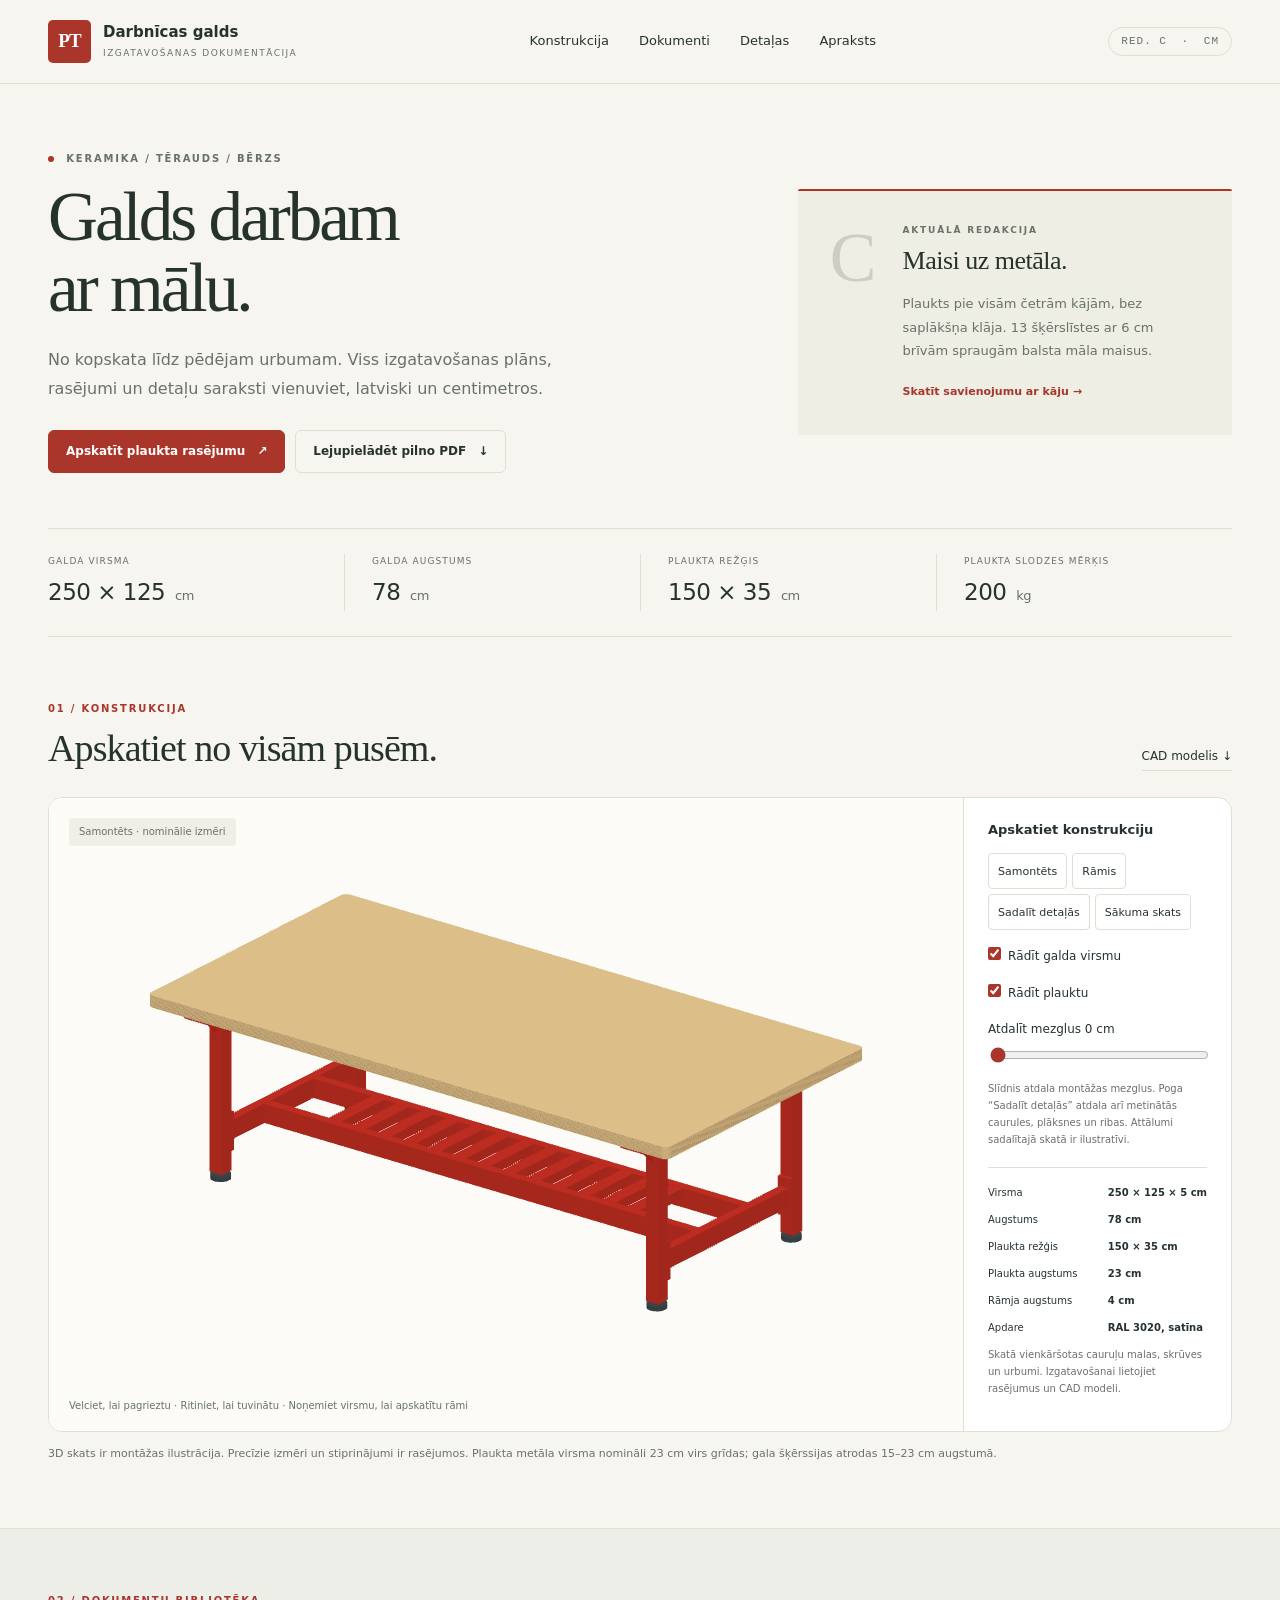
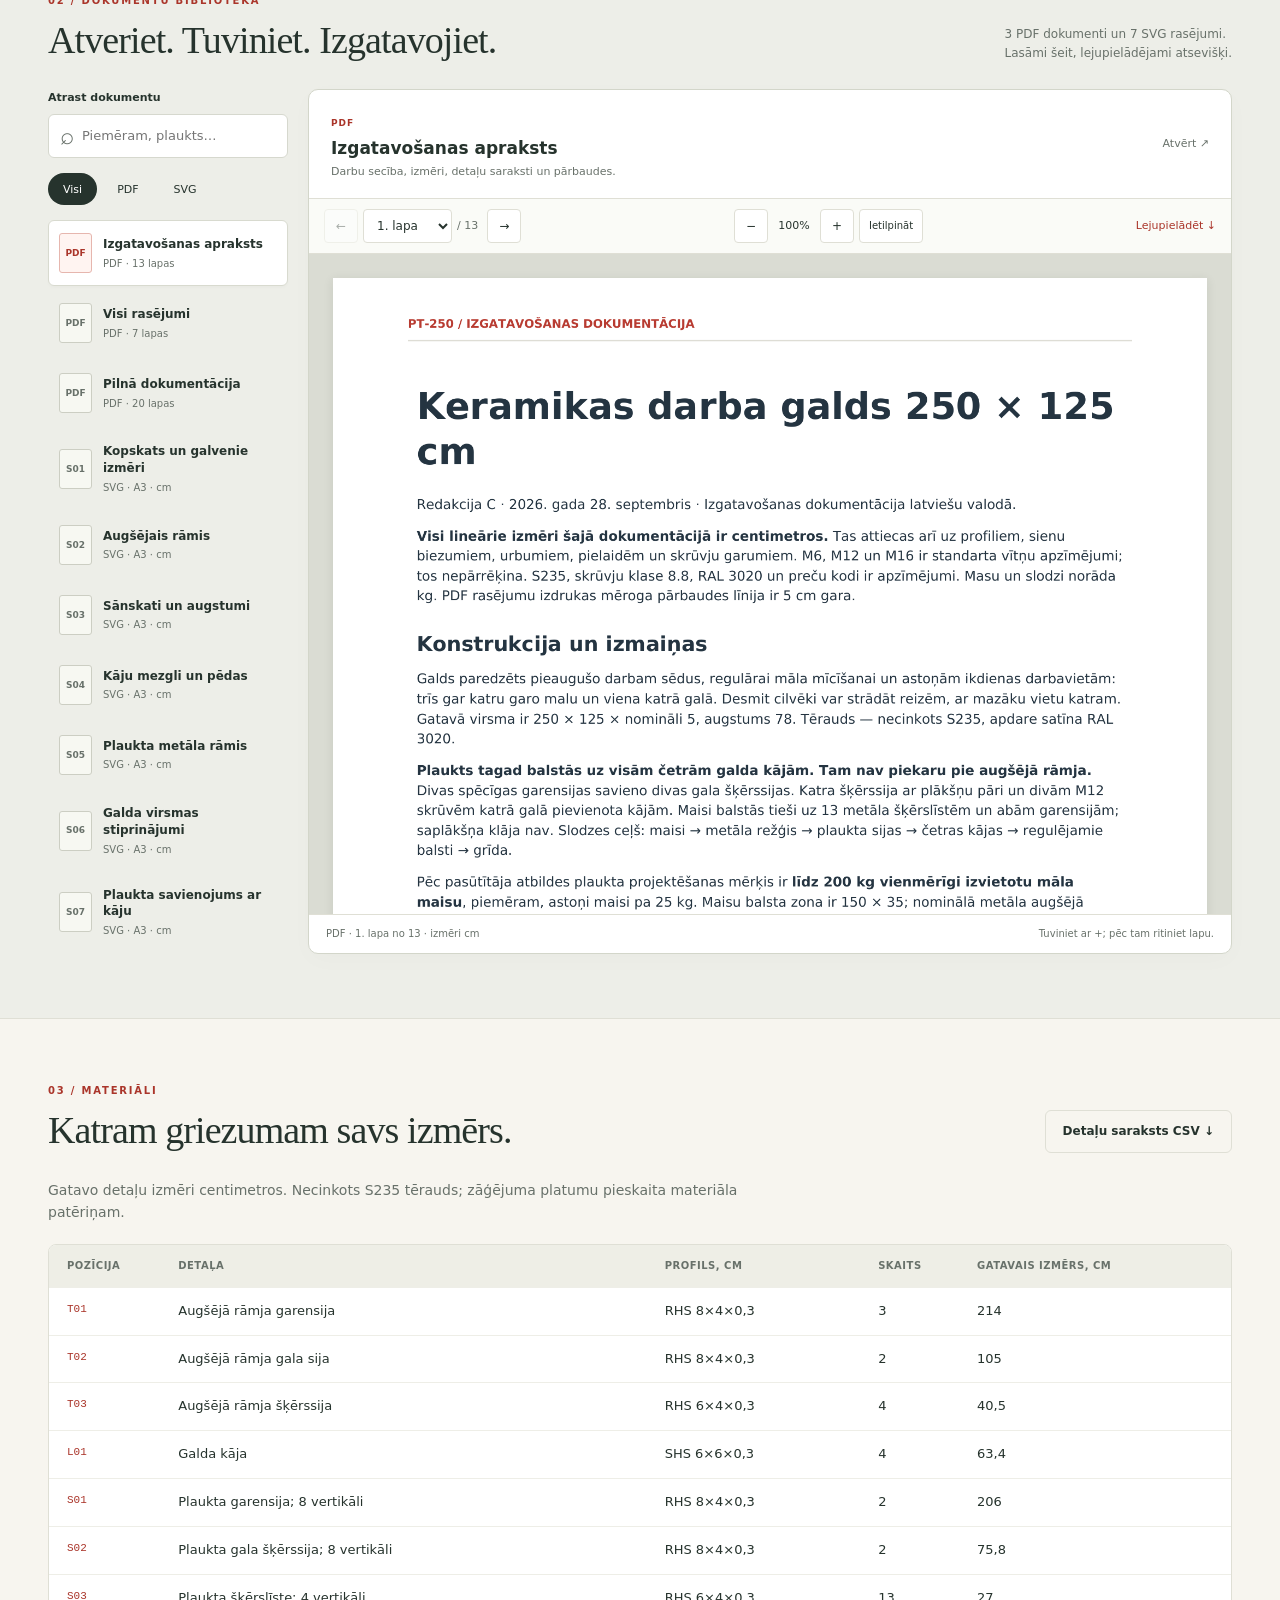
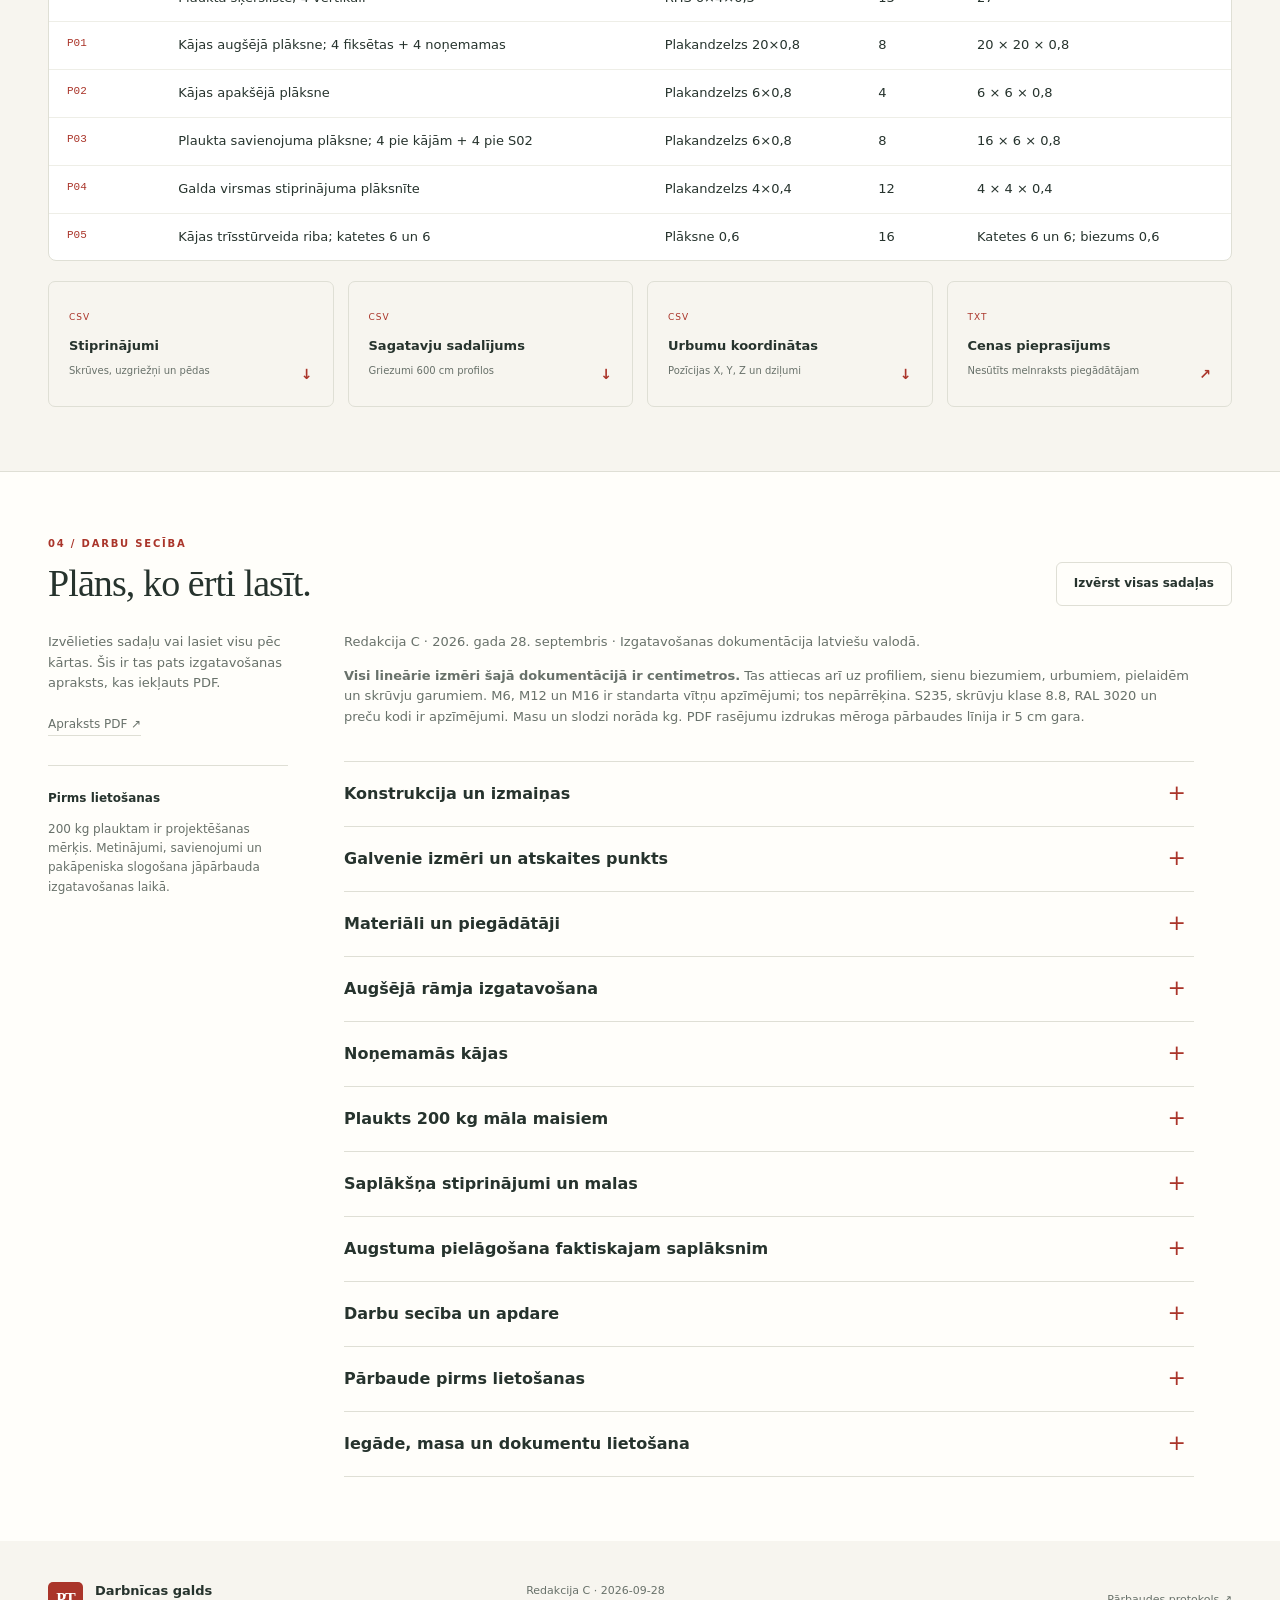
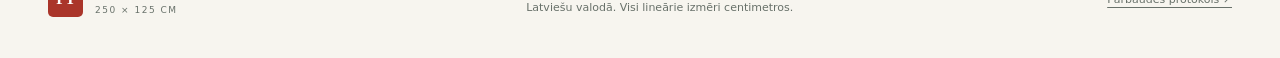
==== commit 86c562a2: "Galds" ====
--- a/index.html
+++ b/index.html
@@ -14,20 +14,20 @@
 <header class="site-header">
 <a class="brand" href="#saturs" aria-label="PT-250 sākums"><span class="brand-mark" aria-hidden="true">PT</span><span>Darbnīcas galds<small>IZGATAVOŠANAS DOKUMENTĀCIJA</small></span></a>
 <nav aria-label="Galvenā izvēlne"><a href="#modelis">Konstrukcija</a><a href="#dokumenti">Dokumenti</a><a href="#detalas">Detaļas</a><a href="#apraksts">Apraksts</a></nav>
-<span class="revision">RED. D <span aria-hidden="true">·</span> CM</span>
+<span class="revision">RED. C <span aria-hidden="true">·</span> CM</span>
 </header>
 <main id="saturs">
 <section class="intro wrap" aria-labelledby="page-title">
 <div><p class="eyebrow"><span class="dot" aria-hidden="true"></span> KERAMIKA / TĒRAUDS / BĒRZS</p><h1 id="page-title">Galds darbam<br>ar mālu.</h1><p class="lead">No kopskata līdz pēdējam urbumam. Viss izgatavošanas plāns, rasējumi un detaļu saraksti vienuviet, latviski un centimetros.</p><div class="actions"><a class="button primary" href="#doc-S05">Apskatīt plaukta rasējumu <span aria-hidden="true">↗</span></a><a class="button" href="pottery-table/workshop-package.pdf" download>Lejupielādēt pilno PDF <span aria-hidden="true">↓</span></a></div></div>
-<div class="project-note"><span class="note-number" aria-hidden="true">D</span><div><p class="eyebrow">AKTUĀLĀ REDAKCIJA</p><h2>Biezs klājs, mazāk redeļu.</h2><p>Četras šķērslīstes nes pieskrūvētu 3 cm bērza saplāksni. Klājs 154 × 39 cm, ar 2 cm pārkari pār centrālo balsta zonu.</p><a href="#doc-S07">Skatīt savienojumu ar kāju <span aria-hidden="true">→</span></a></div></div>
+<div class="project-note"><span class="note-number" aria-hidden="true">C</span><div><p class="eyebrow">AKTUĀLĀ REDAKCIJA</p><h2>Maisi uz metāla.</h2><p>Plaukts pie visām četrām kājām, bez saplākšņa klāja. 13 šķērslīstes ar 6 cm brīvām spraugām balsta māla maisus.</p><a href="#doc-S07">Skatīt savienojumu ar kāju <span aria-hidden="true">→</span></a></div></div>
 </section>
-<div class="spec-strip wrap" aria-label="Galvenie parametri"><div><span>GALDA VIRSMA</span><strong>250 × 125 <small>cm</small></strong></div><div><span>GALDA AUGSTUMS</span><strong>78 <small>cm</small></strong></div><div><span>PLAUKTA KLĀJS</span><strong>154 × 39 <small>cm</small></strong></div><div><span>PLAUKTA SLODZES MĒRĶIS</span><strong>200 <small>kg</small></strong></div></div>
+<div class="spec-strip wrap" aria-label="Galvenie parametri"><div><span>GALDA VIRSMA</span><strong>250 × 125 <small>cm</small></strong></div><div><span>GALDA AUGSTUMS</span><strong>78 <small>cm</small></strong></div><div><span>PLAUKTA REŽĢIS</span><strong>150 × 35 <small>cm</small></strong></div><div><span>PLAUKTA SLODZES MĒRĶIS</span><strong>200 <small>kg</small></strong></div></div>
 <section class="wrap section" id="modelis" aria-labelledby="model-title">
 <div class="section-heading"><div><p class="eyebrow">01 / KONSTRUKCIJA</p><h2 id="model-title">Apskatiet no visām pusēm.</h2></div><a class="text-link" href="pottery-table/model/table.scad" download>CAD modelis <span aria-hidden="true">↓</span></a></div>
 <div class="workspace"><div class="view"><div class="badge" id="mode" role="status">Samontēts · nominālie izmēri</div><canvas id="canvas" aria-label="Interaktīvs keramikas galda trīsdimensiju modelis"></canvas><div id="error" class="error">Pārlūks neatbalsta šo 3D skatu. Atveriet zemāk pieejamos rasējumus.</div><div class="help">Velciet, lai pagrieztu · Ritiniet, lai tuvinātu · Noņemiet virsmu, lai apskatītu rāmi</div></div>
-<aside><h2>Apskatiet konstrukciju</h2><div class="buttons"><button id="assembled">Samontēts</button><button id="frame">Rāmis</button><button id="individual" aria-pressed="false" aria-describedby="explosion-note">Sadalīt detaļās</button><button id="reset">Sākuma skats</button></div><label><input type="checkbox" id="top" checked>Rādīt galda virsmu</label><label><input type="checkbox" id="shelf" checked>Rādīt plauktu</label><label for="explode">Atdalīt mezglus <span id="expval">0</span> cm</label><input type="range" id="explode" min="0" max="24" value="0" step="1"><p class="small" id="explosion-note">Slīdnis atdala montāžas mezglus. Poga “Sadalīt detaļās” atdala arī metinātās caurules, plāksnes un ribas. Attālumi sadalītajā skatā ir ilustratīvi.</p><div class="details"><span>Virsma</span><span>250 × 125 × 5 cm</span><span>Augstums</span><span>78 cm</span><span>Plaukta klājs</span><span>154 × 39 × 3 cm</span><span>Plaukta augstums</span><span>26,2 cm</span><span>Rāmja augstums</span><span>4 cm</span><span>Apdare</span><span>RAL 3020, satīna</span></div><p class="small">Skatā vienkāršotas cauruļu malas, skrūves un urbumi. Izgatavošanai lietojiet rasējumus un CAD modeli.</p></aside></div>
+<aside><h2>Apskatiet konstrukciju</h2><div class="buttons"><button id="assembled">Samontēts</button><button id="frame">Rāmis</button><button id="individual" aria-pressed="false" aria-describedby="explosion-note">Sadalīt detaļās</button><button id="reset">Sākuma skats</button></div><label><input type="checkbox" id="top" checked>Rādīt galda virsmu</label><label><input type="checkbox" id="shelf" checked>Rādīt plauktu</label><label for="explode">Atdalīt mezglus <span id="expval">0</span> cm</label><input type="range" id="explode" min="0" max="24" value="0" step="1"><p class="small" id="explosion-note">Slīdnis atdala montāžas mezglus. Poga “Sadalīt detaļās” atdala arī metinātās caurules, plāksnes un ribas. Attālumi sadalītajā skatā ir ilustratīvi.</p><div class="details"><span>Virsma</span><span>250 × 125 × 5 cm</span><span>Augstums</span><span>78 cm</span><span>Plaukta režģis</span><span>150 × 35 cm</span><span>Plaukta augstums</span><span>23 cm</span><span>Rāmja augstums</span><span>4 cm</span><span>Apdare</span><span>RAL 3020, satīna</span></div><p class="small">Skatā vienkāršotas cauruļu malas, skrūves un urbumi. Izgatavošanai lietojiet rasējumus un CAD modeli.</p></aside></div>
 
-<p class="fine-print">3D skats ir montāžas ilustrācija. Precīzie izmēri un stiprinājumi ir rasējumos. Plaukta klāja augša nomināli 26,2 cm virs grīdas; gala šķērssijas atrodas 15–23 cm augstumā.</p>
+<p class="fine-print">3D skats ir montāžas ilustrācija. Precīzie izmēri un stiprinājumi ir rasējumos. Plaukta metāla virsma nomināli 23 cm virs grīdas; gala šķērssijas atrodas 15–23 cm augstumā.</p>
 </section>
 <section class="library-section" id="dokumenti" aria-labelledby="library-title"><div class="wrap">
 <div class="section-heading"><div><p class="eyebrow">02 / DOKUMENTU BIBLIOTĒKA</p><h2 id="library-title">Atveriet. Tuviniet. Izgatavojiet.</h2></div><p class="section-note">3 PDF dokumenti un 7 SVG rasējumi.<br>Lasāmi šeit, lejupielādējami atsevišķi.</p></div>
@@ -41,8 +41,8 @@
 <a class="document-link" href="pottery-table/drawings/S02.svg" data-document="S02"><span class="document-symbol" aria-hidden="true">S02</span><span><strong>Augšējais rāmis</strong><small>SVG · A3 · cm</small></span></a>
 <a class="document-link" href="pottery-table/drawings/S03.svg" data-document="S03"><span class="document-symbol" aria-hidden="true">S03</span><span><strong>Sānskati un augstumi</strong><small>SVG · A3 · cm</small></span></a>
 <a class="document-link" href="pottery-table/drawings/S04.svg" data-document="S04"><span class="document-symbol" aria-hidden="true">S04</span><span><strong>Kāju mezgli un pēdas</strong><small>SVG · A3 · cm</small></span></a>
-<a class="document-link" href="pottery-table/drawings/S05.svg" data-document="S05"><span class="document-symbol" aria-hidden="true">S05</span><span><strong>Plaukta rāmis un klājs</strong><small>SVG · A3 · cm</small></span></a>
-<a class="document-link" href="pottery-table/drawings/S06.svg" data-document="S06"><span class="document-symbol" aria-hidden="true">S06</span><span><strong>Saplākšņa stiprinājumi</strong><small>SVG · A3 · cm</small></span></a>
+<a class="document-link" href="pottery-table/drawings/S05.svg" data-document="S05"><span class="document-symbol" aria-hidden="true">S05</span><span><strong>Plaukta metāla rāmis</strong><small>SVG · A3 · cm</small></span></a>
+<a class="document-link" href="pottery-table/drawings/S06.svg" data-document="S06"><span class="document-symbol" aria-hidden="true">S06</span><span><strong>Galda virsmas stiprinājumi</strong><small>SVG · A3 · cm</small></span></a>
 <a class="document-link" href="pottery-table/drawings/S07.svg" data-document="S07"><span class="document-symbol" aria-hidden="true">S07</span><span><strong>Plaukta savienojums ar kāju</strong><small>SVG · A3 · cm</small></span></a></div><p id="no-documents" hidden>Nekas nav atrasts. Pamēģiniet citu vārdu.</p>
 </aside>
 <div class="reader" id="reader"><div class="reader-heading"><div><span class="file-type" id="active-type">PDF</span><h3 id="active-title">Izgatavošanas apraksts</h3><p id="active-description">Darbu secība, izmēri un detaļu saraksti.</p></div><a id="original-link" class="icon-link" href="pottery-table/construction-guide.pdf" target="_blank" rel="noopener" aria-label="Atvērt dokumenta oriģinālu jaunā cilnē">Atvērt <span aria-hidden="true">↗</span></a></div>
@@ -53,19 +53,19 @@
 <noscript><p>Dokumentu skatītāja vadībai nepieciešams JavaScript. Visas saites dokumentu sarakstā atver oriģinālos PDF un SVG; zemāk pieejams arī izgatavošanas apraksts.</p></noscript>
 </div></section>
 <section class="wrap section" id="detalas" aria-labelledby="parts-title"><div class="section-heading"><div><p class="eyebrow">03 / MATERIĀLI</p><h2 id="parts-title">Katram griezumam savs izmērs.</h2></div><a class="button" href="pottery-table/cutting-list.csv" download>Detaļu saraksts CSV ↓</a></div><p class="section-description">Gatavo detaļu izmēri centimetros. Necinkots S235 tērauds; zāģējuma platumu pieskaita materiāla patēriņam.</p>
-<div class="table-scroll" tabindex="0" role="region" aria-label="Tērauda detaļu saraksts; šaurā ekrānā ritināms"><table><caption class="sr-only">Tērauda griešanas saraksts, izmēri cm</caption><thead><tr><th scope="col">Pozīcija</th><th scope="col">Detaļa</th><th scope="col">Profils, cm</th><th scope="col">Skaits</th><th scope="col">Gatavais izmērs, cm</th></tr></thead><tbody><tr><td>T01</td><td>Augšējā rāmja garensija</td><td>RHS 8×4×0,3</td><td>3</td><td>214</td></tr><tr><td>T02</td><td>Augšējā rāmja gala sija</td><td>RHS 8×4×0,3</td><td>2</td><td>105</td></tr><tr><td>T03</td><td>Augšējā rāmja šķērssija</td><td>RHS 6×4×0,3</td><td>4</td><td>40,5</td></tr><tr><td>L01</td><td>Galda kāja</td><td>SHS 6×6×0,3</td><td>4</td><td>63,4</td></tr><tr><td>S01</td><td>Plaukta garensija; 8 vertikāli</td><td>RHS 8×4×0,3</td><td>2</td><td>206</td></tr><tr><td>S02</td><td>Plaukta gala šķērssija; 8 vertikāli</td><td>RHS 8×4×0,3</td><td>2</td><td>75,8</td></tr><tr><td>S03</td><td>Plaukta šķērslīste; 4 vertikāli</td><td>RHS 6×4×0,3</td><td>4</td><td>27</td></tr><tr><td>P01</td><td>Kājas augšējā plāksne; 4 fiksētas + 4 noņemamas</td><td>Plakandzelzs 20×0,8</td><td>8</td><td>20 × 20 × 0,8</td></tr><tr><td>P02</td><td>Kājas apakšējā plāksne</td><td>Plakandzelzs 6×0,8</td><td>4</td><td>6 × 6 × 0,8</td></tr><tr><td>P03</td><td>Plaukta savienojuma plāksne; 4 pie kājām + 4 pie S02</td><td>Plakandzelzs 6×0,8</td><td>8</td><td>16 × 6 × 0,8</td></tr><tr><td>P04</td><td>Klāju stiprinājuma plāksnīte; 12 virsmai + 6 plauktam</td><td>Plakandzelzs 4×0,4</td><td>18</td><td>4 × 4 × 0,4</td></tr><tr><td>P05</td><td>Kājas trīsstūrveida riba; katetes 6 un 6</td><td>Plāksne 0,6</td><td>16</td><td>Katetes 6 un 6; biezums 0,6</td></tr></tbody></table></div>
+<div class="table-scroll" tabindex="0" role="region" aria-label="Tērauda detaļu saraksts; šaurā ekrānā ritināms"><table><caption class="sr-only">Tērauda griešanas saraksts, izmēri cm</caption><thead><tr><th scope="col">Pozīcija</th><th scope="col">Detaļa</th><th scope="col">Profils, cm</th><th scope="col">Skaits</th><th scope="col">Gatavais izmērs, cm</th></tr></thead><tbody><tr><td>T01</td><td>Augšējā rāmja garensija</td><td>RHS 8×4×0,3</td><td>3</td><td>214</td></tr><tr><td>T02</td><td>Augšējā rāmja gala sija</td><td>RHS 8×4×0,3</td><td>2</td><td>105</td></tr><tr><td>T03</td><td>Augšējā rāmja šķērssija</td><td>RHS 6×4×0,3</td><td>4</td><td>40,5</td></tr><tr><td>L01</td><td>Galda kāja</td><td>SHS 6×6×0,3</td><td>4</td><td>63,4</td></tr><tr><td>S01</td><td>Plaukta garensija; 8 vertikāli</td><td>RHS 8×4×0,3</td><td>2</td><td>206</td></tr><tr><td>S02</td><td>Plaukta gala šķērssija; 8 vertikāli</td><td>RHS 8×4×0,3</td><td>2</td><td>75,8</td></tr><tr><td>S03</td><td>Plaukta šķērslīste; 4 vertikāli</td><td>RHS 6×4×0,3</td><td>13</td><td>27</td></tr><tr><td>P01</td><td>Kājas augšējā plāksne; 4 fiksētas + 4 noņemamas</td><td>Plakandzelzs 20×0,8</td><td>8</td><td>20 × 20 × 0,8</td></tr><tr><td>P02</td><td>Kājas apakšējā plāksne</td><td>Plakandzelzs 6×0,8</td><td>4</td><td>6 × 6 × 0,8</td></tr><tr><td>P03</td><td>Plaukta savienojuma plāksne; 4 pie kājām + 4 pie S02</td><td>Plakandzelzs 6×0,8</td><td>8</td><td>16 × 6 × 0,8</td></tr><tr><td>P04</td><td>Galda virsmas stiprinājuma plāksnīte</td><td>Plakandzelzs 4×0,4</td><td>12</td><td>4 × 4 × 0,4</td></tr><tr><td>P05</td><td>Kājas trīsstūrveida riba; katetes 6 un 6</td><td>Plāksne 0,6</td><td>16</td><td>Katetes 6 un 6; biezums 0,6</td></tr></tbody></table></div>
 <div class="resource-grid"><a href="pottery-table/hardware-list.csv" download><span class="resource-type">CSV</span><strong>Stiprinājumi</strong><span>Skrūves, uzgriežņi un pēdas <b aria-hidden="true">↓</b></span></a><a href="pottery-table/stock-cutting.csv" download><span class="resource-type">CSV</span><strong>Sagatavju sadalījums</strong><span>Griezumi 600 cm profilos <b aria-hidden="true">↓</b></span></a><a href="pottery-table/drilling-coordinates.csv" download><span class="resource-type">CSV</span><strong>Urbumu koordinātas</strong><span>Pozīcijas X, Y, Z un dziļumi <b aria-hidden="true">↓</b></span></a><a href="pottery-table/supplier-quote-lv.txt"><span class="resource-type">TXT</span><strong>Cenas pieprasījums</strong><span>Nesūtīts melnraksts piegādātājam <b aria-hidden="true">↗</b></span></a></div>
 </section>
 <section class="guide-section" id="apraksts" aria-labelledby="guide-title"><div class="wrap"><div class="section-heading"><div><p class="eyebrow">04 / DARBU SECĪBA</p><h2 id="guide-title">Plāns, ko ērti lasīt.</h2></div><button class="button" id="expand-guide" type="button" aria-expanded="false">Izvērst visas sadaļas</button></div><div class="guide-layout"><aside class="guide-aside"><p>Izvēlieties sadaļu vai lasiet visu pēc kārtas. Šis ir tas pats izgatavošanas apraksts, kas iekļauts PDF.</p><a href="pottery-table/construction-guide.pdf" class="text-link">Apraksts PDF ↗</a><div class="load-note"><strong>Pirms lietošanas</strong><p>200 kg plauktam ir projektēšanas mērķis. Metinājumi, savienojumi un pakāpeniska slogošana jāpārbauda izgatavošanas laikā.</p></div></aside><article class="guide-text"><div class="guide-intro">
-<p>Redakcija D · 2026. gada 28. septembris · Izgatavošanas dokumentācija latviešu valodā.</p>
+<p>Redakcija C · 2026. gada 28. septembris · Izgatavošanas dokumentācija latviešu valodā.</p>
 <p><strong>Visi lineārie izmēri šajā dokumentācijā ir centimetros.</strong> Tas attiecas arī uz profiliem, sienu biezumiem, urbumiem, pielaidēm un skrūvju garumiem. M6, M12 un M16 ir standarta vītņu apzīmējumi; tos nepārrēķina. S235, skrūvju klase 8.8, RAL 3020 un preču kodi ir apzīmējumi. Masu un slodzi norāda kg. PDF rasējumu izdrukas mēroga pārbaudes līnija ir 5 cm gara.</p>
 </div>
 <details id="guide-1"><summary>Konstrukcija un izmaiņas</summary><div class="guide-body">
 <p>Galds paredzēts pieaugušo darbam sēdus, regulārai māla mīcīšanai un astoņām ikdienas darbavietām: trīs gar katru garo malu un viena katrā galā. Desmit cilvēki var strādāt reizēm, ar mazāku vietu katram. Gatavā virsma ir 250 × 125 × nomināli 5, augstums 78. Tērauds — necinkots S235, apdare satīna RAL 3020.</p>
-<p><strong>Plaukts tagad balstās uz visām četrām galda kājām. Tam nav piekaru pie augšējā rāmja.</strong> Divas spēcīgas garensijas savieno divas gala šķērssijas. Katra šķērssija ar plākšņu pāri un divām M12 skrūvēm katrā galā pievienota kājām. Maisi balstās uz 3 bieza bērza saplākšņa klāja, kuru nes četras šķērslīstes un abas garensijas. Klājs pieskrūvēts no apakšas. Slodzes ceļš: maisi → saplāksnis → plaukta sijas → četras kājas → regulējamie balsti → grīda.</p>
-<p>Pēc pasūtītāja atbildes plaukta projektēšanas mērķis ir <strong>līdz 200 kg vienmērīgi izvietotu māla maisu</strong>, piemēram, astoņi maisi pa 25 kg. Klājs ir <strong>154 × 39 × 3</strong>, ar <strong>2 pārkari</strong> pāri centrālajai 150 × 35 balsta zonai: sānos pāri garensijām un galos pāri pirmajai/pēdējai šķērslīstei. Garensiju pagarinājumi līdz kājām turpinās tālāk par klāja galiem. Klāja augša nomināli 26,2 virs grīdas: tērauds 23 + EPDM 0,2 + saplāksnis 3. Četru šķērslīstu centru solis 48, brīvā sprauga 42. Maisus sadala pa visu klāju un starp abām garensijām; tos uzliek bez trieciena. Šis plaukts nav pakāpiens vai sēdvieta.</p>
-<p>Klājs atkāpjas 43 no galda garajām malām un 48 no galiem. Garensijas turpinās līdz gala šķērssijām pie kājām. Gala šķērssijas atrodas no 15 līdz 23 virs grīdas, tāpēc vieta pēdām galda galos ir ierobežotāka nekā piekārtā plaukta variantā. Pirms griešanas ar faktiskajiem krēsliem jāpārbauda sēdēšanas poza, īpaši gala vietās.</p>
-<p>Noņemami ir abi saplākšņa klāji, pilnais plaukta tērauda mezgls un četras kājas. Augšējais rāmis paliek metināts. Šajā redakcijā paredzētas četras plaukta šķērslīstes un pieskrūvēts 3 biezs saplāksnis. Iepriekšējo redakciju A–C sagatavju sarakstus izmantot nedrīkst.</p>
+<p><strong>Plaukts tagad balstās uz visām četrām galda kājām. Tam nav piekaru pie augšējā rāmja.</strong> Divas spēcīgas garensijas savieno divas gala šķērssijas. Katra šķērssija ar plākšņu pāri un divām M12 skrūvēm katrā galā pievienota kājām. Maisi balstās tieši uz 13 metāla šķērslīstēm un abām garensijām; saplākšņa klāja nav. Slodzes ceļš: maisi → metāla režģis → plaukta sijas → četras kājas → regulējamie balsti → grīda.</p>
+<p>Pēc pasūtītāja atbildes plaukta projektēšanas mērķis ir <strong>līdz 200 kg vienmērīgi izvietotu māla maisu</strong>, piemēram, astoņi maisi pa 25 kg. Maisu balsta zona ir 150 × 35; nominālā metāla augšējā plakne ir 23 virs grīdas. Šķērslīstes izvietotas ar 12 centru soli un 6 brīvām spraugām. Maisus liek guļus pāri vairākām līstēm un sadala pa visu režģi un abām garensijām; tos uzliek bez trieciena. Visas saskares malas un šuves gludi apstrādā, lai nesabojātu iepakojumu. Šis plaukts nav pakāpiens vai sēdvieta.</p>
+<p>Režģa zona atkāpjas 45 no galda garajām malām un 50 no galiem. Garensijas turpinās līdz gala šķērssijām pie kājām. Gala šķērssijas atrodas no 15 līdz 23 virs grīdas, tāpēc vieta pēdām galda galos ir ierobežotāka nekā piekārtā plaukta variantā. Pirms griešanas ar faktiskajiem krēsliem jāpārbauda sēdēšanas poza, īpaši gala vietās.</p>
+<p>Noņemama ir galda saplākšņa virsma, pilnais plaukta tērauda mezgls un četras kājas. Augšējais rāmis paliek metināts. Redakcijā C plaukta koka klājs, tā sešas stiprinājuma plāksnītes un stiprinājumi ir noņemti. Iepriekšējo redakciju A un B sagatavju sarakstus izmantot nedrīkst.</p>
 </div></details>
 <details id="guide-2"><summary>Galvenie izmēri un atskaites punkts</summary><div class="guide-body">
 <p>Visas koordinātas dotas no galda virsmas viena stūra projekcijas uz grīdu: X gar 250 malu, Y gar 125 malu, Z uz augšu no grīdas. Izmēri nomināli pirms krāsošanas. Plāns zīmēts no augšas; apakšskatu nedrīkst kļūdaini izmantot bez spoguļošanas.</p>
@@ -75,14 +75,14 @@
 <li>Virsmas pārkare: 10 katrā pusē. EPDM starp tēraudu un saplāksni: 0,2.</li>
 <li>Kāju centri: (20;20), (230;20), (20;105), (230;105). Kājas profils 6 × 6 × 0,3.</li>
 <li>Zem augšējā rāmja brīvais augstums: 68,8; stūru plāksnes un ribas lokāli atrodas zemāk.</li>
-<li>Plaukta saplāksnis W05: 154 × 39 × 3; X=48–202; Y=43–82; Z=23,2–26,2. Centrālā balsta zona 150 × 35, X=50–200; Y=45–80; tērauda augša Z=23.</li>
+<li>Metāla plaukta maisu balsta zona: 150 × 35; X=50–200; Y=45–80; augša Z=23. Saplākšņa vai cita klāja nav.</li>
 <li>Plaukta tērauda augša Z=23. Nesošo siju apakša Z=15; šķērslīstu apakša Z=19.</li>
 <li>Plaukta noņemamā tērauda mezgla maksimālais gabarīts kopā ar P03: 216 × 77,4 × 16; X=17–233; Y=23,8–101,2; Z=11–27. Pašu gala cauruļu ārmalas ir X=18 un 232.</li>
 </ul>
 </div></details>
 <details id="guide-3"><summary>Materiāli un piegādātāji</summary><div class="guide-body">
 <p>2026. gada 28. septembrī Finieris e-veikala datos atrodams <strong>RIGA PLY BB/WG, EXT LN</strong>, izmērs 250 × 125 × 5, kods <strong>0015001250250000061L</strong>. Norādītā cena bija <strong>281,51 EUR ar PVN</strong>, atlikums — sešas loksnes Sarkandaugavā. Cena un atlikums ir pārbaudes brīža dati, nevis rezervācija. Produkta atlase: <a href="https://e-veikals.finieris.lv/lv/e-veikals/produktu-atlase?wh=mt&amp;pr=ply&amp;by=thickness&amp;or=desc" target="_blank" rel="noopener">https://e-veikals.finieris.lv/lv/e-veikals/produktu-atlase?wh=mt&amp;pr=ply&amp;by=thickness&amp;or=desc</a></p>
-<p>Virsmai izvēlēties BB pusi uz augšu. Tai var būt finiera ielāpi; pārbaudīt konkrētās loksnes līdzenumu, izskatu un malu stāvokli. Nominālā biezuma 5 faktiskā pielaide ir 4,81–5,15. Plauktam vajadzīgs atsevišķs bērza saplāksnis 154 × 39 × nomināli 3; pirms montāžas izmērīt faktisko biezumu. Abu klāju malas un apstrādātie urbumi jāaizsargā pret mitrumu. Ražotāja datu lapa: <a href="https://www.finieris.com/wp-content/uploads/2025/10/Riga-Ply-datasheet-EN.pdf" target="_blank" rel="noopener">https://www.finieris.com/wp-content/uploads/2025/10/Riga-Ply-datasheet-EN.pdf</a></p>
+<p>Virsmai izvēlēties BB pusi uz augšu. Tai var būt finiera ielāpi; pārbaudīt konkrētās loksnes līdzenumu, izskatu un malu stāvokli. Nominālā biezuma 5 faktiskā pielaide ir 4,81–5,15. Galda virsmas malas un apstrādātie urbumi jāaizsargā pret mitrumu. Ražotāja datu lapa: <a href="https://www.finieris.com/wp-content/uploads/2025/10/Riga-Ply-datasheet-EN.pdf" target="_blank" rel="noopener">https://www.finieris.com/wp-content/uploads/2025/10/Riga-Ply-datasheet-EN.pdf</a></p>
 <p>Metālu Centrs katalogā 2026. gada 28. septembrī kā pieejami norādīti šādi necinkota S235 profili:</p>
 <ul>
 <li>RHS 8 × 4 × 0,3; kods 06CV08004003000 — augšējam rāmim un plaukta nesošajām sijām.</li>
@@ -105,22 +105,21 @@
 </div></details>
 <details id="guide-6"><summary>Plaukts 200 kg māla maisiem</summary><div class="guide-body">
 <p>Divas S02 gala šķērssijas izgatavo no 8 × 4 × 0,3 profila, <strong>8 vertikāli</strong>. Gatavais garums 75,8. Tās atrodas X=18–22 un 228–232, Y=24,6–100,4, Z=15–23. Abos galos piemetina P03 plāksni 16 augstu, 6 platu un 0,8 biezu; tā centrēta pret caurules galu. Plāksnes ir Z=11–27, tātad virs un zem sijas izvirzās pa 4.</p>
-<p>Divas S01 garensijas, tā paša profila un orientācijas, ir 206 garas. Tās metina starp gala šķērssiju iekšējām plaknēm: X=22–228; Y=45–49 un 76–80; Z=15–23. Četras S03 šķērslīstes no 6 × 4 × 0,3 profila, <strong>4 vertikāli</strong>, ir 27 garas, Y=49–76, Z=19–23. To centri X=53; 101; 149; 197. Centru solis 48; brīvā sprauga starp 6 platām līstēm 42. Pirmās un pēdējās līstes ārmalas nosaka centrālās balsta zonas galus X=50 un 200. Saplāksnis balstās arī nepārtraukti uz abām garensijām; brīvais atvērums starp sijām un šķērslīstēm ir 42 × 27.</p>
+<p>Divas S01 garensijas, tā paša profila un orientācijas, ir 206 garas. Tās metina starp gala šķērssiju iekšējām plaknēm: X=22–228; Y=45–49 un 76–80; Z=15–23. Trīspadsmit S03 šķērslīstes no 6 × 4 × 0,3 profila, <strong>4 vertikāli</strong>, ir 27 garas, Y=49–76, Z=19–23. To centri X=53; 65; 77; 89; 101; 113; 125; 137; 149; 161; 173; 185; 197. Centru solis 12; brīvā sprauga starp 6 platām līstēm 6. Pirmās un pēdējās līstes ārmalas nosaka režģa zonas galus X=50 un 200.</p>
 <p>Pie katras kājas uz iekšpusi vērstās plaknes piemetina otru P03. Fiksēto plākšņu koordinātas: X=17–23 vai 227–233; tuvākajam kāju pārim Y=23–23,8, tālākajam Y=101,2–102. Noņemamās plāksnes atrodas attiecīgi Y=23,8–24,6 un Y=100,4–101,2. Starp kāju iekšējām plaknēm ir 79: <strong>0,8 + 0,8 + 75,8 + 0,8 + 0,8 = 79</strong>.</p>
 <p>Katram P03 pārim divi Ø1,3 urbumi, centri plāksnes platuma vidū un Z=12,5 un 25,5. Vertikālais centru attālums 13; attālums no augšējās un apakšējās malas 1,5. Asis Y virzienā. No kājas caurules apakšgala P03 apakša atrodas 7,2 augstumā, urbumu centri — 8,7 un 21,7 augstumā.</p>
 <p>Izmanto astoņas M12 skrūves, klase 8.8, garums 3,5, un astoņas paplāksnes 0,25. Skrūves ievieto no plaukta puses. M12 pilna augstuma uzgriežņus metina fiksētās P03 aizmugurē; tiem paredz astoņas Ø3 atveres kāju iekšējās sienās. Izveidot atveres un uzgriežņu šuves, kamēr mezgls vēl pieejams. P03 piemetināt pie kājas ar nepārtrauktām sānu šuvēm visā pieejamajā garumā; S02 galu savienot ar noņemamo P03 pa caurules perimetru.</p>
 <p>Četrus mezglus salāgot šablonā ar pie augšējā rāmja uzstādītajām kājām. Plāksnēm jāsaskaras cieši, skrūvēm jāievietojas bez kāju vai siju piespiedu saliekšanas. Sausajā montāžā pārbaudīt atslēgas piekļuvi abām skrūvēm. Pirms skrūvju galīgās pievilkšanas visas detaļas nostādīt vietā; plauktu ievietot, kamēr kāju augšējās skrūves vēl nav galīgi pievilktas.</p>
 </div></details>
 <details id="guide-7"><summary>Saplākšņa stiprinājumi un malas</summary><div class="guide-body">
-<p>Kopā 18 vienādas P04 plāksnītes 4 × 4 × 0,4 ar centrālu ovālu 0,8 × 1,6, garenass X. Loku centru attālums 0,8. Divpadsmit plāksnītes ir augšējā rāmī un sešas plauktā; to augšas sakrīt ar attiecīgo tērauda balsta virsmu. Zem abiem saplākšņiem uz tērauda balsta virsmām un plāksnītēm uzklāj 0,2 biezu blīvu EPDM lenti.</p>
+<p>Kopā 12 vienādas P04 plāksnītes 4 × 4 × 0,4 ar centrālu ovālu 0,8 × 1,6, garenass X. Loku centru attālums 0,8. Visas plāksnītes ir augšējā rāmī, to augšas sakrīt ar rāmja augšu. Tikai zem galda saplākšņa virsmas uz tērauda balsta virsmām un plāksnītēm uzklāj 0,2 biezu blīvu EPDM lenti.</p>
 <p>Virsmai W01 paredzētas 12 plāksnītes; urbumu centri X=40; 74; 108; 142; 176; 210, pie Y=20 un 105. Lietot M6 koka vītņieliktņus nomināli 1,8 garus, M6 skrūves 2 garas un platas paplāksnes ar biezumu 0,16. Nominālā skrūves saķere 1,24. Urbumus atzīmēt pēc sausās montāžas un urbt no apakšas, dziļumā līdz 2; diametru nosaka izvēlētā ieliktņa ražotājs.</p>
-<p>Plaukta klājam W05 sešu stiprinājumu centri X=77; 125; 173, pie Y=51 un 74. No paša klāja stūra (X=48; Y=43): x=29; 77; 125 un y=8; 31. Izmanto tādus pašus M6 ieliktņus 1,8 un skrūves 2 kā galda virsmai; saķere nomināli 1,24. Urbuma dziļums līdz 2, diametrs pēc ieliktņa ražotāja. Skrūves no apakšas; klāja augša paliek gluda.</p>
-<p>W01 stūrus noapaļot R2,5, augšējās un apakšējās malas R0,4. W05 stūri R1, malas R0,2. Klājus nelīmē pie tērauda, lai var noņemt tīrīšanai un remontam.</p>
+<p>W01 stūrus noapaļot R2,5, augšējās un apakšējās malas R0,4. Virsma nav līmēta pie tērauda; to var noņemt remontam.</p>
 </div></details>
 <details id="guide-8"><summary>Augstuma pielāgošana faktiskajam saplāksnim</summary><div class="guide-body">
 <p>Nominālā augstumu ķēde: <strong>3 balsts + 0,8 P02 + 63,4 L01 + 0,8 noņemamā P01 + 0,8 fiksētā P01 + 4 rāmis + 0,2 EPDM + 5 virsma = 78</strong>.</p>
 <p>Ja faktiskās galda virsmas biezums ir t, grīdas attālumam līdz P02 apakšai jābūt 8 − t. Pie t=4,81–5,15 tas ir 3,19–2,85. Izvēlētajai M16 pēdai kopā ar plāno kontruzgriezni jānodrošina šis diapazons un pilna uzgriežņa vītnes saķere. Katra balsta dokumentētā nestspēja vismaz 300 kg izvēlētajā regulējumā, neslīdošs paliktnis ap Ø8.</p>
-<p>Regulējot pēdas līdz galda augstumam 78, visi tērauda Z izmēri nobīdās par 5 − t. Ja plaukta saplākšņa faktiskais biezums ir s, klāja augstums ir <strong>26,2 + (5 − t) + (s − 3)</strong>. Tātad 26,2 ir nomināls plaukta augstums, nevis atsevišķi regulējams precīzs augstums. No kājas apakšgala dotie P03 montāžas izmēri nemainās.</p>
+<p>Regulējot pēdas līdz galda augstumam 78, visi tērauda Z izmēri nobīdās par 5 − t. Metāla plaukta balsta virsmas augstums ir <strong>23 + (5 − t)</strong>. Tātad 23 ir nomināls plaukta augstums, nevis atsevišķi regulējams precīzs augstums. No kājas apakšgala dotie P03 montāžas izmēri nemainās.</p>
 </div></details>
 <details id="guide-9"><summary>Darbu secība un apdare</summary><div class="guide-body">
 <ul>
@@ -129,12 +128,12 @@
 <li>Izurbt plāksnes, izveidot ovālus un cauruļu uzgriežņu atveres. Piemetināt uzgriežņus, pārbaudīt ar faktiskajām skrūvēm. Izveidot ventilācijas atveres slēgtajām caurulēm; tās norādītas koordinātu sarakstā.</li>
 <li>Pieķert augšējo rāmi līdzenā šablonā. Pārbaudīt diagonāles un plakni. Metināt pārmaiņus pretējās pusēs, ierobežojot deformāciju.</li>
 <li>Izgatavot kājas ar augšējām un apakšējām plāksnēm un ribām. P03 pie kājām galīgi sametināt pēc sausās salāgošanas ar plaukta mezglu. Atzīmēt katras kājas un stūra pāri.</li>
-<li>Izgatavot plaukta rāmi; sametināt garensijas, gala šķērssijas, četras šķērslīstes, noņemamās P03 un sešas plaukta P04. Pirms slēgšanas atstāt ventilācijas ceļu; prasības pulverkrāsošanai saskaņot ar krāsotāju.</li>
+<li>Izgatavot plaukta rāmi; sametināt garensijas, gala šķērssijas, 13 šķērslīstes un noņemamās P03. Pirms slēgšanas atstāt ventilācijas ceļu; prasības pulverkrāsošanai saskaņot ar krāsotāju.</li>
 <li>Cauruļu ar sienu 0,3 savienojumiem orientējoša stūra šuves katete 0,3. Izgatavotājam jāizvēlas metināšanas režīms un šuves atbilstoši faktiskajam savienojumam; nav paredzēts nestspēju iegūt tikai ar pieķeršanas punktiem. Nenoplacināt nesošās sānu šuves. Piemetināmo uzgriežņu šuves izpildīt atbilstoši uzgriežņu ražotāja norādēm.</li>
 <li>Veikt pilnu sauso montāžu. Pārbaudīt ģeometriju, skrūvju un instrumentu piekļuvi, vītnes saķeri, krēslus, virsmas un plaukta augstumu. Slodzes pārbaudi veikt pirms nodošanas ekspluatācijā.</li>
 <li>Tēraudu sagatavot atbilstoši pulverkrāsotāja prasībām un krāsot satīna RAL 3020. Vītnes un cieši pieguļošās savienojumu plaknes maskēt pēc saskaņojuma; pēc montāžas aizsargāt atklāto metālu pret koroziju, neveidojot biezu, saspiežamu slāni starp plāksnēm. T02 plastmasas noslēgus uzstādīt pēc krāsošanas.</li>
 <li>Saplāksnim pārklāt abas puses, visas malas un apstrādātās atveres. Piemērots iepriekš izvēlētais lakas variants: Unica Super 90 gruntskārta, atšķaidīta pēc ražotāja norādījumiem, tad divas plānas Unica Super 20 kārtas. Pilna cietība ap četrām nedēļām; laku lietot un žāvēt pēc aktuālās datu lapas. Apdare nedaudz sasilda bērza toni. Avots: <a href="https://tikkurila.com/sites/default/files/pim/documents/Unica_Super_20_EN_PDS_Tikkurila_0.pdf" target="_blank" rel="noopener">https://tikkurila.com/sites/default/files/pim/documents/Unica_Super_20_EN_PDS_Tikkurila_0.pdf</a></li>
-<li>Galīgajā vietā samontēt rāmi, kājas un plauktu; pievilkt M12 savienojumus pēc izvēlēto stiprinājumu piegādātāja norādēm. Nolīmeņot pēdas, fiksēt kontruzgriežņus, tad uzstādīt abus saplākšņa klājus. Smagos mezglus pārvietot ar piemērotu celšanas aprīkojumu vai pietiekamu cilvēku skaitu.</li>
+<li>Galīgajā vietā samontēt rāmi, kājas un plauktu; pievilkt M12 savienojumus pēc izvēlēto stiprinājumu piegādātāja norādēm. Nolīmeņot pēdas, fiksēt kontruzgriežņus, tad uzstādīt galda virsmu. Smagos mezglus pārvietot ar piemērotu celšanas aprīkojumu vai pietiekamu cilvēku skaitu.</li>
 </ul>
 <p>Māla mīcīšanai paredzēti divi noņemami 60 × 45 × 2,1 bērza saplākšņa dēļi ar nostieptu, nomaināmu audeklu un skavām ar mīkstiem paliktņiem. Pēc darba tos noņem un izžāvē; audeklu tīra mitri. Dēļi aizsargā lakoto virsmu, bet nenosaka visa galda nestspēju.</p>
 </div></details>
@@ -144,7 +143,7 @@
 <li>Diagonāļu starpība ne vairāk par 0,2; augšējā balsta plaknes novirze ne vairāk par 0,15. Visi četri balsti pieskaras grīdai; galds nešūpojas.</li>
 <li>P03 pāri cieši saskaras; M12 savienojumos nav klikšķu vai slīdēšanas, arī stingri mīcot mālu. Skrūves nedrīkst izmantot deformētu mezglu savilkšanai.</li>
 <li>Faktiskie krēsli un kājas ietilpst visās astoņās darba vietās; gala šķērssijas pieņemamas lietotājiem.</li>
-<li>Plauktu slogot pakāpeniski ar vienmērīgi izvietotiem svariem: 50, 100, 150 un 200 kg. Katrā posmā vērot siju izlieci, savienojumus, pēdas, klāju un šķērslīstes. Pie kustības, plaisāšanas vai pieaugošas deformācijas pārbaudi pārtraukt un mezglu labot.</li>
+<li>Plauktu slogot pakāpeniski ar vienmērīgi izvietotiem svariem: 50, 100, 150 un 200 kg. Katrā posmā vērot siju izlieci, savienojumus, pēdas un šķērslīstes. Pie kustības, plaisāšanas vai pieaugošas deformācijas pārbaudi pārtraukt un mezglu labot.</li>
 <li>Atsevišķi pakāpeniski pārbaudīt virsmu līdz 200 kg vienmērīgi sadalītas slodzes; pēc kompetenta izgatavotāja pārbaudes pārbaudīt arī vienlaicīgo paredzēto virsmas un plaukta slodzi. Pārbaude nav trieciena vai sertifikācijas pārbaude.</li>
 <li>Plaukta garensiju vidus izlieces praktiskais pieņemšanas mērķis pie vienmērīgi sadalītiem 200 kg: ne vairāk par 0,3; pēc atslogošanas nedrīkst palikt izmērāma deformācija. Tas ir darbnīcas pieņemšanas kritērijs, nevis aprēķināts visas konstrukcijas drošības koeficients.</li>
 <li>Pēc pirmās lietošanas nedēļas atkārtoti pārbaudīt skrūvju pievilkumu un periodiski atkārtot pārbaudi. Pirms galda izjaukšanas plauktu pilnīgi izkraut un noņemt.</li>
@@ -152,16 +151,15 @@
 </div></details>
 <details id="guide-11"><summary>Iegāde, masa un dokumentu lietošana</summary><div class="guide-body">
 <p>Caurulēm vajadzīgas trīs 600 garas RHS 8 × 4 × 0,3 sagataves, viena 600 gara RHS 6 × 4 × 0,3 un viena 600 gara SHS 6 × 6 × 0,3 sagatave. Sadalījums paredz 0,3 zāģējumu katrai detaļai un 2 kopējo rezervi katras sagataves galiem. Plakandzelzs un trīsstūru izejmateriāls aprēķināms atsevišķi; piegādātājam jāapstiprina faktiskā sagarināšanas tehnoloģija un maksāšana par pilnām sagatavēm. Pieprasīt apmaksātos atlikumus.</p>
-<p>Gatavo tērauda detaļu teorētiskā masa ap 129,7 kg, galda virsmai ap 104,7–118,8 kg un plaukta klājam ap 12,1–13,7 kg. Samontēta tukša galda aptuvenā masa ar stiprinājumiem un pēdām 255–280 kg, neskaitot noņemamos darba dēļus. Tā jāprecizē pēc faktiskajiem materiāliem. Pilna paredzētā virsmas un plaukta slodze kopā pievieno 400 kg.</p>
+<p>Gatavo tērauda detaļu teorētiskā masa ap 140,1 kg, galda virsmai ap 104,7–118,8 kg. Samontēta tukša galda aptuvenā masa ar stiprinājumiem un pēdām 255–280 kg, neskaitot noņemamos darba dēļus. Tā jāprecizē pēc faktiskajiem materiāliem. Pilna paredzētā virsmas un plaukta slodze kopā pievieno 400 kg.</p>
 <p>Komplektā ir rasējumi S01–S07, detaļu un stiprinājumu CSV saraksti, sagatavju sadalījums, urbumu koordinātas, pārbaudes protokols, OpenSCAD modelis un bezsaistes 3D skatītājs. Projekta sākumlapā index.html ir lasāms apraksts, PDF lapu un SVG rasējumu skatītājs ar tuvināšanu un visu failu lejupielādi. Vietne ir gatava GitHub Pages; publicēšanas norādes ir projekta README.md. CSV lieto semikolu kolonnu atdalīšanai un decimālo komatu. CAD un JSON viena koordinātu vienība ir 1 cm; programmēšanas sintaksē decimālatdalītājs ir punkts. Eksportējot CAD citā programmā, skaidri iestatīt centimetru vienības.</p>
 <p>Ražotāju atsaucēs un sākotnējā fotogrāfijā var būt citas mērvienības; visas šā projekta izgatavošanas dimensijas ir pārrēķinātas cm. Cenu pieprasījumu nosūtīšana un materiālu pirkšana nav veikta.</p>
 </div></details></article></div></div></section>
-<footer class="site-footer wrap"><a class="brand" href="#saturs"><span class="brand-mark" aria-hidden="true">PT</span><span>Darbnīcas galds<small>250 × 125 CM</small></span></a><p>Redakcija D · 2026-09-28<br>Latviešu valodā. Visi lineārie izmēri centimetros.</p><a href="pottery-table/verification.md">Pārbaudes protokols ↗</a></footer>
+<footer class="site-footer wrap"><a class="brand" href="#saturs"><span class="brand-mark" aria-hidden="true">PT</span><span>Darbnīcas galds<small>250 × 125 CM</small></span></a><p>Redakcija C · 2026-09-28<br>Latviešu valodā. Visi lineārie izmēri centimetros.</p><a href="pottery-table/verification.md">Pārbaudes protokols ↗</a></footer>
 </main>
-<script type="application/json" id="document-data">[{"id": "guide", "type": "PDF", "title": "Izgatavošanas apraksts", "description": "Darbu secība, izmēri, detaļu saraksti un pārbaudes.", "file": "pottery-table/construction-guide.pdf", "pages": ["site-assets/pdf-pages/guide-01.png", "site-assets/pdf-pages/guide-02.png", "site-assets/pdf-pages/guide-03.png", "site-assets/pdf-pages/guide-04.png", "site-assets/pdf-pages/guide-05.png", "site-assets/pdf-pages/guide-06.png", "site-assets/pdf-pages/guide-07.png", "site-assets/pdf-pages/guide-08.png", "site-assets/pdf-pages/guide-09.png", "site-assets/pdf-pages/guide-10.png", "site-assets/pdf-pages/guide-11.png", "site-assets/pdf-pages/guide-12.png", "site-assets/pdf-pages/guide-13.png"], "keywords": "plāns instrukcija"}, {"id": "drawings", "type": "PDF", "title": "Visi rasējumi", "description": "Septiņas A3 lapas ar izgatavošanas izmēriem centimetros.", "file": "pottery-table/drawings.pdf", "pages": ["pottery-table/drawings/S01.svg", "pottery-table/drawings/S02.svg", "pottery-table/drawings/S03.svg", "pottery-table/drawings/S04.svg", "pottery-table/drawings/S05.svg", "pottery-table/drawings/S06.svg", "pottery-table/drawings/S07.svg"], "keywords": "rāmis plaukts kājas"}, {"id": "complete", "type": "PDF", "title": "Pilnā dokumentācija", "description": "Izgatavošanas apraksts un visi septiņi rasējumi vienā PDF.", "file": "pottery-table/workshop-package.pdf", "pages": ["site-assets/pdf-pages/guide-01.png", "site-assets/pdf-pages/guide-02.png", "site-assets/pdf-pages/guide-03.png", "site-assets/pdf-pages/guide-04.png", "site-assets/pdf-pages/guide-05.png", "site-assets/pdf-pages/guide-06.png", "site-assets/pdf-pages/guide-07.png", "site-assets/pdf-pages/guide-08.png", "site-assets/pdf-pages/guide-09.png", "site-assets/pdf-pages/guide-10.png", "site-assets/pdf-pages/guide-11.png", "site-assets/pdf-pages/guide-12.png", "site-assets/pdf-pages/guide-13.png", "pottery-table/drawings/S01.svg", "pottery-table/drawings/S02.svg", "pottery-table/drawings/S03.svg", "pottery-table/drawings/S04.svg", "pottery-table/drawings/S05.svg", "pottery-table/drawings/S06.svg", "pottery-table/drawings/S07.svg"], "keywords": "pilns plāns"}, {"id": "S01", "type": "SVG", "title": "Kopskats un galvenie izmēri", "description": "Galda izskats, izmēri un pārvadāšanas mezgli.", "file": "pottery-table/drawings/S01.svg", "pages": ["pottery-table/drawings/S01.svg"], "keywords": "S01"}, {"id": "S02", "type": "SVG", "title": "Augšējais rāmis", "description": "Siju izvietojums, garumi un atskaites koordinātas.", "file": "pottery-table/drawings/S02.svg", "pages": ["pottery-table/drawings/S02.svg"], "keywords": "S02"}, {"id": "S03", "type": "SVG", "title": "Sānskati un augstumi", "description": "Galda un plaukta ar saplākšņa klāju augstumu ķēde.", "file": "pottery-table/drawings/S03.svg", "pages": ["pottery-table/drawings/S03.svg"], "keywords": "S03"}, {"id": "S04", "type": "SVG", "title": "Kāju mezgli un pēdas", "description": "Augšējās plāksnes, stiprinājuma ribas un regulējamie balsti.", "file": "pottery-table/drawings/S04.svg", "pages": ["pottery-table/drawings/S04.svg"], "keywords": "S04"}, {"id": "S05", "type": "SVG", "title": "Plaukta rāmis un klājs", "description": "Četras šķērslīstes un klājs 154 × 39 × 3 cm ar 2 cm pārkari pār centrālo balsta zonu.", "file": "pottery-table/drawings/S05.svg", "pages": ["pottery-table/drawings/S05.svg"], "keywords": "S05"}, {"id": "S06", "type": "SVG", "title": "Saplākšņa stiprinājumi", "description": "12 stiprinājumi galda virsmai un seši plaukta klājam; urbumu koordinātas.", "file": "pottery-table/drawings/S06.svg", "pages": ["pottery-table/drawings/S06.svg"], "keywords": "S06"}, {"id": "S07", "type": "SVG", "title": "Plaukta savienojums ar kāju", "description": "P03 plāksnes un divas M12 skrūves katrā savienojumā.", "file": "pottery-table/drawings/S07.svg", "pages": ["pottery-table/drawings/S07.svg"], "keywords": "S07"}]</script>
+<script type="application/json" id="document-data">[{"id": "guide", "type": "PDF", "title": "Izgatavošanas apraksts", "description": "Darbu secība, izmēri, detaļu saraksti un pārbaudes.", "file": "pottery-table/construction-guide.pdf", "pages": ["site-assets/pdf-pages/guide-01.png", "site-assets/pdf-pages/guide-02.png", "site-assets/pdf-pages/guide-03.png", "site-assets/pdf-pages/guide-04.png", "site-assets/pdf-pages/guide-05.png", "site-assets/pdf-pages/guide-06.png", "site-assets/pdf-pages/guide-07.png", "site-assets/pdf-pages/guide-08.png", "site-assets/pdf-pages/guide-09.png", "site-assets/pdf-pages/guide-10.png", "site-assets/pdf-pages/guide-11.png", "site-assets/pdf-pages/guide-12.png", "site-assets/pdf-pages/guide-13.png"], "keywords": "plāns instrukcija"}, {"id": "drawings", "type": "PDF", "title": "Visi rasējumi", "description": "Septiņas A3 lapas ar izgatavošanas izmēriem centimetros.", "file": "pottery-table/drawings.pdf", "pages": ["pottery-table/drawings/S01.svg", "pottery-table/drawings/S02.svg", "pottery-table/drawings/S03.svg", "pottery-table/drawings/S04.svg", "pottery-table/drawings/S05.svg", "pottery-table/drawings/S06.svg", "pottery-table/drawings/S07.svg"], "keywords": "rāmis plaukts kājas"}, {"id": "complete", "type": "PDF", "title": "Pilnā dokumentācija", "description": "Izgatavošanas apraksts un visi septiņi rasējumi vienā PDF.", "file": "pottery-table/workshop-package.pdf", "pages": ["site-assets/pdf-pages/guide-01.png", "site-assets/pdf-pages/guide-02.png", "site-assets/pdf-pages/guide-03.png", "site-assets/pdf-pages/guide-04.png", "site-assets/pdf-pages/guide-05.png", "site-assets/pdf-pages/guide-06.png", "site-assets/pdf-pages/guide-07.png", "site-assets/pdf-pages/guide-08.png", "site-assets/pdf-pages/guide-09.png", "site-assets/pdf-pages/guide-10.png", "site-assets/pdf-pages/guide-11.png", "site-assets/pdf-pages/guide-12.png", "site-assets/pdf-pages/guide-13.png", "pottery-table/drawings/S01.svg", "pottery-table/drawings/S02.svg", "pottery-table/drawings/S03.svg", "pottery-table/drawings/S04.svg", "pottery-table/drawings/S05.svg", "pottery-table/drawings/S06.svg", "pottery-table/drawings/S07.svg"], "keywords": "pilns plāns"}, {"id": "S01", "type": "SVG", "title": "Kopskats un galvenie izmēri", "description": "Galda izskats, izmēri un pārvadāšanas mezgli.", "file": "pottery-table/drawings/S01.svg", "pages": ["pottery-table/drawings/S01.svg"], "keywords": "S01"}, {"id": "S02", "type": "SVG", "title": "Augšējais rāmis", "description": "Siju izvietojums, garumi un atskaites koordinātas.", "file": "pottery-table/drawings/S02.svg", "pages": ["pottery-table/drawings/S02.svg"], "keywords": "S02"}, {"id": "S03", "type": "SVG", "title": "Sānskati un augstumi", "description": "Galda un metāla plaukta augstumu ķēde.", "file": "pottery-table/drawings/S03.svg", "pages": ["pottery-table/drawings/S03.svg"], "keywords": "S03"}, {"id": "S04", "type": "SVG", "title": "Kāju mezgli un pēdas", "description": "Augšējās plāksnes, stiprinājuma ribas un regulējamie balsti.", "file": "pottery-table/drawings/S04.svg", "pages": ["pottery-table/drawings/S04.svg"], "keywords": "S04"}, {"id": "S05", "type": "SVG", "title": "Plaukta metāla rāmis", "description": "13 šķērslīstes, 6 cm spraugas; maisi balstās uz metāla.", "file": "pottery-table/drawings/S05.svg", "pages": ["pottery-table/drawings/S05.svg"], "keywords": "S05"}, {"id": "S06", "type": "SVG", "title": "Galda virsmas stiprinājumi", "description": "12 stiprinājuma plāksnītes un saplākšņa urbumi.", "file": "pottery-table/drawings/S06.svg", "pages": ["pottery-table/drawings/S06.svg"], "keywords": "S06"}, {"id": "S07", "type": "SVG", "title": "Plaukta savienojums ar kāju", "description": "P03 plāksnes un divas M12 skrūves katrā savienojumā.", "file": "pottery-table/drawings/S07.svg", "pages": ["pottery-table/drawings/S07.svg"], "keywords": "S07"}]</script>
 <script>
-const PARTS=[{"mark":"T01","instance":"T01-1","origin":[18,10,68.8],"size":[214,8,4],"group":"frame","kind":"tube","axis":"x","wall":0.3,"holes":[{"x":125,"y":14,"z":68.8,"d":0.6,"depth":0.3,"axis":"z","purpose":"ventil\u0101cija"},{"x":27,"y":13,"z":68.8,"d":3,"depth":0.3,"axis":"z","purpose":"M12 aug\u0161\u0113j\u0101 uzgrie\u017e\u0146a atvere"},{"x":223,"y":13,"z":68.8,"d":3,"depth":0.3,"axis":"z","purpose":"M12 aug\u0161\u0113j\u0101 uzgrie\u017e\u0146a atvere"}],"slots":[]},{"mark":"T01","instance":"T01-2","origin":[18,58.5,68.8],"size":[214,8,4],"group":"frame","kind":"tube","axis":"x","wall":0.3,"holes":[{"x":125,"y":62.5,"z":68.8,"d":0.6,"depth":0.3,"axis":"z","purpose":"ventil\u0101cija"}],"slots":[]},{"mark":"T01","instance":"T01-3","origin":[18,107,68.8],"size":[214,8,4],"group":"frame","kind":"tube","axis":"x","wall":0.3,"holes":[{"x":125,"y":111,"z":68.8,"d":0.6,"depth":0.3,"axis":"z","purpose":"ventil\u0101cija"},{"x":27,"y":112,"z":68.8,"d":3,"depth":0.3,"axis":"z","purpose":"M12 aug\u0161\u0113j\u0101 uzgrie\u017e\u0146a atvere"},{"x":223,"y":112,"z":68.8,"d":3,"depth":0.3,"axis":"z","purpose":"M12 aug\u0161\u0113j\u0101 uzgrie\u017e\u0146a atvere"}],"slots":[]},{"mark":"T02","instance":"T02-1","origin":[10,10,68.8],"size":[8,105,4],"group":"frame","kind":"tube","axis":"y","wall":0.3,"holes":[{"x":13,"y":13,"z":68.8,"d":3,"depth":0.3,"axis":"z","purpose":"M12 aug\u0161\u0113j\u0101 uzgrie\u017e\u0146a atvere"},{"x":13,"y":27,"z":68.8,"d":3,"depth":0.3,"axis":"z","purpose":"M12 aug\u0161\u0113j\u0101 uzgrie\u017e\u0146a atvere"},{"x":13,"y":98,"z":68.8,"d":3,"depth":0.3,"axis":"z","purpose":"M12 aug\u0161\u0113j\u0101 uzgrie\u017e\u0146a atvere"},{"x":13,"y":112,"z":68.8,"d":3,"depth":0.3,"axis":"z","purpose":"M12 aug\u0161\u0113j\u0101 uzgrie\u017e\u0146a atvere"}],"slots":[]},{"mark":"T02","instance":"T02-2","origin":[232,10,68.8],"size":[8,105,4],"group":"frame","kind":"tube","axis":"y","wall":0.3,"holes":[{"x":237,"y":13,"z":68.8,"d":3,"depth":0.3,"axis":"z","purpose":"M12 aug\u0161\u0113j\u0101 uzgrie\u017e\u0146a atvere"},{"x":237,"y":27,"z":68.8,"d":3,"depth":0.3,"axis":"z","purpose":"M12 aug\u0161\u0113j\u0101 uzgrie\u017e\u0146a atvere"},{"x":237,"y":98,"z":68.8,"d":3,"depth":0.3,"axis":"z","purpose":"M12 aug\u0161\u0113j\u0101 uzgrie\u017e\u0146a atvere"},{"x":237,"y":112,"z":68.8,"d":3,"depth":0.3,"axis":"z","purpose":"M12 aug\u0161\u0113j\u0101 uzgrie\u017e\u0146a atvere"}],"slots":[]},{"mark":"T03","instance":"T03-1","origin":[62,18,68.8],"size":[6,40.5,4],"group":"frame","kind":"tube","axis":"y","wall":0.3,"holes":[{"x":65,"y":38.25,"z":68.8,"d":0.6,"depth":0.3,"axis":"z","purpose":"ventil\u0101cija"}],"slots":[]},{"mark":"T03","instance":"T03-2","origin":[62,66.5,68.8],"size":[6,40.5,4],"group":"frame","kind":"tube","axis":"y","wall":0.3,"holes":[{"x":65,"y":86.75,"z":68.8,"d":0.6,"depth":0.3,"axis":"z","purpose":"ventil\u0101cija"}],"slots":[]},{"mark":"T03","instance":"T03-3","origin":[182,18,68.8],"size":[6,40.5,4],"group":"frame","kind":"tube","axis":"y","wall":0.3,"holes":[{"x":185,"y":38.25,"z":68.8,"d":0.6,"depth":0.3,"axis":"z","purpose":"ventil\u0101cija"}],"slots":[]},{"mark":"T03","instance":"T03-4","origin":[182,66.5,68.8],"size":[6,40.5,4],"group":"frame","kind":"tube","axis":"y","wall":0.3,"holes":[{"x":185,"y":86.75,"z":68.8,"d":0.6,"depth":0.3,"axis":"z","purpose":"ventil\u0101cija"}],"slots":[]},{"mark":"P01","instance":"P01-F1","origin":[10,10,68],"size":[20,20,0.8],"group":"frame","kind":"plate","axis":null,"wall":0,"holes":[{"x":13,"y":13,"z":68,"d":1.3,"depth":0.8,"axis":"z","purpose":"skr\u016bves caurums"},{"x":13,"y":27,"z":68,"d":1.3,"depth":0.8,"axis":"z","purpose":"skr\u016bves caurums"},{"x":27,"y":13,"z":68,"d":1.3,"depth":0.8,"axis":"z","purpose":"skr\u016bves caurums"},{"x":27,"y":27,"z":68,"d":1.3,"depth":0.8,"axis":"z","purpose":"skr\u016bves caurums"}],"slots":[]},{"mark":"P01","instance":"P01-L1","origin":[10,10,67.2],"size":[20,20,0.8],"group":"legs","kind":"plate","axis":null,"wall":0,"holes":[{"x":13,"y":13,"z":67.2,"d":1.3,"depth":0.8,"axis":"z","purpose":"skr\u016bves caurums"},{"x":13,"y":27,"z":67.2,"d":1.3,"depth":0.8,"axis":"z","purpose":"skr\u016bves caurums"},{"x":27,"y":13,"z":67.2,"d":1.3,"depth":0.8,"axis":"z","purpose":"skr\u016bves caurums"},{"x":27,"y":27,"z":67.2,"d":1.3,"depth":0.8,"axis":"z","purpose":"skr\u016bves caurums"}],"slots":[]},{"mark":"L01","instance":"L01-1","origin":[17,17,3.8],"size":[6,6,63.4],"group":"legs","kind":"tube","axis":"z","wall":0.3,"holes":[{"x":20,"y":22.7,"z":12.5,"d":3,"depth":0.3,"axis":"y","purpose":"M12 plaukta uzgrie\u017e\u0146a atvere"},{"x":20,"y":22.7,"z":25.5,"d":3,"depth":0.3,"axis":"y","purpose":"M12 plaukta uzgrie\u017e\u0146a atvere"}],"slots":[]},{"mark":"P02","instance":"P02-1","origin":[17,17,3],"size":[6,6,0.8],"group":"legs","kind":"plate","axis":null,"wall":0,"holes":[{"x":20,"y":20,"z":3,"d":1.8,"depth":0.8,"axis":"z","purpose":"skr\u016bves caurums"}],"slots":[]},{"mark":"P05","instance":"P05-1-1","kind":"gusset","group":"legs","centre":[20,20],"side":0,"top":67.2,"leg":6,"thickness":0.6},{"mark":"P05","instance":"P05-1-2","kind":"gusset","group":"legs","centre":[20,20],"side":1,"top":67.2,"leg":6,"thickness":0.6},{"mark":"P05","instance":"P05-1-3","kind":"gusset","group":"legs","centre":[20,20],"side":2,"top":67.2,"leg":6,"thickness":0.6},{"mark":"P05","instance":"P05-1-4","kind":"gusset","group":"legs","centre":[20,20],"side":3,"top":67.2,"leg":6,"thickness":0.6},{"mark":"P03","instance":"P03-L1","origin":[17,23,11],"size":[6,0.8,16],"group":"legs","kind":"plate","axis":null,"wall":0,"holes":[{"x":20,"y":23,"z":12.5,"d":1.3,"depth":0.8,"axis":"y","purpose":"skr\u016bves caurums"},{"x":20,"y":23,"z":25.5,"d":1.3,"depth":0.8,"axis":"y","purpose":"skr\u016bves caurums"}],"slots":[]},{"mark":"P03","instance":"P03-S1","origin":[17,23.8,11],"size":[6,0.8,16],"group":"shelf","kind":"plate","axis":null,"wall":0,"holes":[{"x":20,"y":23.8,"z":12.5,"d":1.3,"depth":0.8,"axis":"y","purpose":"skr\u016bves caurums"},{"x":20,"y":23.8,"z":25.5,"d":1.3,"depth":0.8,"axis":"y","purpose":"skr\u016bves caurums"}],"slots":[]},{"mark":"P01","instance":"P01-F2","origin":[220,10,68],"size":[20,20,0.8],"group":"frame","kind":"plate","axis":null,"wall":0,"holes":[{"x":223,"y":13,"z":68,"d":1.3,"depth":0.8,"axis":"z","purpose":"skr\u016bves caurums"},{"x":223,"y":27,"z":68,"d":1.3,"depth":0.8,"axis":"z","purpose":"skr\u016bves caurums"},{"x":237,"y":13,"z":68,"d":1.3,"depth":0.8,"axis":"z","purpose":"skr\u016bves caurums"},{"x":237,"y":27,"z":68,"d":1.3,"depth":0.8,"axis":"z","purpose":"skr\u016bves caurums"}],"slots":[]},{"mark":"P01","instance":"P01-L2","origin":[220,10,67.2],"size":[20,20,0.8],"group":"legs","kind":"plate","axis":null,"wall":0,"holes":[{"x":223,"y":13,"z":67.2,"d":1.3,"depth":0.8,"axis":"z","purpose":"skr\u016bves caurums"},{"x":223,"y":27,"z":67.2,"d":1.3,"depth":0.8,"axis":"z","purpose":"skr\u016bves caurums"},{"x":237,"y":13,"z":67.2,"d":1.3,"depth":0.8,"axis":"z","purpose":"skr\u016bves caurums"},{"x":237,"y":27,"z":67.2,"d":1.3,"depth":0.8,"axis":"z","purpose":"skr\u016bves caurums"}],"slots":[]},{"mark":"L01","instance":"L01-2","origin":[227,17,3.8],"size":[6,6,63.4],"group":"legs","kind":"tube","axis":"z","wall":0.3,"holes":[{"x":230,"y":22.7,"z":12.5,"d":3,"depth":0.3,"axis":"y","purpose":"M12 plaukta uzgrie\u017e\u0146a atvere"},{"x":230,"y":22.7,"z":25.5,"d":3,"depth":0.3,"axis":"y","purpose":"M12 plaukta uzgrie\u017e\u0146a atvere"}],"slots":[]},{"mark":"P02","instance":"P02-2","origin":[227,17,3],"size":[6,6,0.8],"group":"legs","kind":"plate","axis":null,"wall":0,"holes":[{"x":230,"y":20,"z":3,"d":1.8,"depth":0.8,"axis":"z","purpose":"skr\u016bves caurums"}],"slots":[]},{"mark":"P05","instance":"P05-2-1","kind":"gusset","group":"legs","centre":[230,20],"side":0,"top":67.2,"leg":6,"thickness":0.6},{"mark":"P05","instance":"P05-2-2","kind":"gusset","group":"legs","centre":[230,20],"side":1,"top":67.2,"leg":6,"thickness":0.6},{"mark":"P05","instance":"P05-2-3","kind":"gusset","group":"legs","centre":[230,20],"side":2,"top":67.2,"leg":6,"thickness":0.6},{"mark":"P05","instance":"P05-2-4","kind":"gusset","group":"legs","centre":[230,20],"side":3,"top":67.2,"leg":6,"thickness":0.6},{"mark":"P03","instance":"P03-L2","origin":[227,23,11],"size":[6,0.8,16],"group":"legs","kind":"plate","axis":null,"wall":0,"holes":[{"x":230,"y":23,"z":12.5,"d":1.3,"depth":0.8,"axis":"y","purpose":"skr\u016bves caurums"},{"x":230,"y":23,"z":25.5,"d":1.3,"depth":0.8,"axis":"y","purpose":"skr\u016bves caurums"}],"slots":[]},{"mark":"P03","instance":"P03-S2","origin":[227,23.8,11],"size":[6,0.8,16],"group":"shelf","kind":"plate","axis":null,"wall":0,"holes":[{"x":230,"y":23.8,"z":12.5,"d":1.3,"depth":0.8,"axis":"y","purpose":"skr\u016bves caurums"},{"x":230,"y":23.8,"z":25.5,"d":1.3,"depth":0.8,"axis":"y","purpose":"skr\u016bves caurums"}],"slots":[]},{"mark":"P01","instance":"P01-F3","origin":[10,95,68],"size":[20,20,0.8],"group":"frame","kind":"plate","axis":null,"wall":0,"holes":[{"x":13,"y":98,"z":68,"d":1.3,"depth":0.8,"axis":"z","purpose":"skr\u016bves caurums"},{"x":13,"y":112,"z":68,"d":1.3,"depth":0.8,"axis":"z","purpose":"skr\u016bves caurums"},{"x":27,"y":98,"z":68,"d":1.3,"depth":0.8,"axis":"z","purpose":"skr\u016bves caurums"},{"x":27,"y":112,"z":68,"d":1.3,"depth":0.8,"axis":"z","purpose":"skr\u016bves caurums"}],"slots":[]},{"mark":"P01","instance":"P01-L3","origin":[10,95,67.2],"size":[20,20,0.8],"group":"legs","kind":"plate","axis":null,"wall":0,"holes":[{"x":13,"y":98,"z":67.2,"d":1.3,"depth":0.8,"axis":"z","purpose":"skr\u016bves caurums"},{"x":13,"y":112,"z":67.2,"d":1.3,"depth":0.8,"axis":"z","purpose":"skr\u016bves caurums"},{"x":27,"y":98,"z":67.2,"d":1.3,"depth":0.8,"axis":"z","purpose":"skr\u016bves caurums"},{"x":27,"y":112,"z":67.2,"d":1.3,"depth":0.8,"axis":"z","purpose":"skr\u016bves caurums"}],"slots":[]},{"mark":"L01","instance":"L01-3","origin":[17,102,3.8],"size":[6,6,63.4],"group":"legs","kind":"tube","axis":"z","wall":0.3,"holes":[{"x":20,"y":102,"z":12.5,"d":3,"depth":0.3,"axis":"y","purpose":"M12 plaukta uzgrie\u017e\u0146a atvere"},{"x":20,"y":102,"z":25.5,"d":3,"depth":0.3,"axis":"y","purpose":"M12 plaukta uzgrie\u017e\u0146a atvere"}],"slots":[]},{"mark":"P02","instance":"P02-3","origin":[17,102,3],"size":[6,6,0.8],"group":"legs","kind":"plate","axis":null,"wall":0,"holes":[{"x":20,"y":105,"z":3,"d":1.8,"depth":0.8,"axis":"z","purpose":"skr\u016bves caurums"}],"slots":[]},{"mark":"P05","instance":"P05-3-1","kind":"gusset","group":"legs","centre":[20,105],"side":0,"top":67.2,"leg":6,"thickness":0.6},{"mark":"P05","instance":"P05-3-2","kind":"gusset","group":"legs","centre":[20,105],"side":1,"top":67.2,"leg":6,"thickness":0.6},{"mark":"P05","instance":"P05-3-3","kind":"gusset","group":"legs","centre":[20,105],"side":2,"top":67.2,"leg":6,"thickness":0.6},{"mark":"P05","instance":"P05-3-4","kind":"gusset","group":"legs","centre":[20,105],"side":3,"top":67.2,"leg":6,"thickness":0.6},{"mark":"P03","instance":"P03-L3","origin":[17,101.2,11],"size":[6,0.8,16],"group":"legs","kind":"plate","axis":null,"wall":0,"holes":[{"x":20,"y":101.2,"z":12.5,"d":1.3,"depth":0.8,"axis":"y","purpose":"skr\u016bves caurums"},{"x":20,"y":101.2,"z":25.5,"d":1.3,"depth":0.8,"axis":"y","purpose":"skr\u016bves caurums"}],"slots":[]},{"mark":"P03","instance":"P03-S3","origin":[17,100.4,11],"size":[6,0.8,16],"group":"shelf","kind":"plate","axis":null,"wall":0,"holes":[{"x":20,"y":100.4,"z":12.5,"d":1.3,"depth":0.8,"axis":"y","purpose":"skr\u016bves caurums"},{"x":20,"y":100.4,"z":25.5,"d":1.3,"depth":0.8,"axis":"y","purpose":"skr\u016bves caurums"}],"slots":[]},{"mark":"P01","instance":"P01-F4","origin":[220,95,68],"size":[20,20,0.8],"group":"frame","kind":"plate","axis":null,"wall":0,"holes":[{"x":223,"y":98,"z":68,"d":1.3,"depth":0.8,"axis":"z","purpose":"skr\u016bves caurums"},{"x":223,"y":112,"z":68,"d":1.3,"depth":0.8,"axis":"z","purpose":"skr\u016bves caurums"},{"x":237,"y":98,"z":68,"d":1.3,"depth":0.8,"axis":"z","purpose":"skr\u016bves caurums"},{"x":237,"y":112,"z":68,"d":1.3,"depth":0.8,"axis":"z","purpose":"skr\u016bves caurums"}],"slots":[]},{"mark":"P01","instance":"P01-L4","origin":[220,95,67.2],"size":[20,20,0.8],"group":"legs","kind":"plate","axis":null,"wall":0,"holes":[{"x":223,"y":98,"z":67.2,"d":1.3,"depth":0.8,"axis":"z","purpose":"skr\u016bves caurums"},{"x":223,"y":112,"z":67.2,"d":1.3,"depth":0.8,"axis":"z","purpose":"skr\u016bves caurums"},{"x":237,"y":98,"z":67.2,"d":1.3,"depth":0.8,"axis":"z","purpose":"skr\u016bves caurums"},{"x":237,"y":112,"z":67.2,"d":1.3,"depth":0.8,"axis":"z","purpose":"skr\u016bves caurums"}],"slots":[]},{"mark":"L01","instance":"L01-4","origin":[227,102,3.8],"size":[6,6,63.4],"group":"legs","kind":"tube","axis":"z","wall":0.3,"holes":[{"x":230,"y":102,"z":12.5,"d":3,"depth":0.3,"axis":"y","purpose":"M12 plaukta uzgrie\u017e\u0146a atvere"},{"x":230,"y":102,"z":25.5,"d":3,"depth":0.3,"axis":"y","purpose":"M12 plaukta uzgrie\u017e\u0146a atvere"}],"slots":[]},{"mark":"P02","instance":"P02-4","origin":[227,102,3],"size":[6,6,0.8],"group":"legs","kind":"plate","axis":null,"wall":0,"holes":[{"x":230,"y":105,"z":3,"d":1.8,"depth":0.8,"axis":"z","purpose":"skr\u016bves caurums"}],"slots":[]},{"mark":"P05","instance":"P05-4-1","kind":"gusset","group":"legs","centre":[230,105],"side":0,"top":67.2,"leg":6,"thickness":0.6},{"mark":"P05","instance":"P05-4-2","kind":"gusset","group":"legs","centre":[230,105],"side":1,"top":67.2,"leg":6,"thickness":0.6},{"mark":"P05","instance":"P05-4-3","kind":"gusset","group":"legs","centre":[230,105],"side":2,"top":67.2,"leg":6,"thickness":0.6},{"mark":"P05","instance":"P05-4-4","kind":"gusset","group":"legs","centre":[230,105],"side":3,"top":67.2,"leg":6,"thickness":0.6},{"mark":"P03","instance":"P03-L4","origin":[227,101.2,11],"size":[6,0.8,16],"group":"legs","kind":"plate","axis":null,"wall":0,"holes":[{"x":230,"y":101.2,"z":12.5,"d":1.3,"depth":0.8,"axis":"y","purpose":"skr\u016bves caurums"},{"x":230,"y":101.2,"z":25.5,"d":1.3,"depth":0.8,"axis":"y","purpose":"skr\u016bves caurums"}],"slots":[]},{"mark":"P03","instance":"P03-S4","origin":[227,100.4,11],"size":[6,0.8,16],"group":"shelf","kind":"plate","axis":null,"wall":0,"holes":[{"x":230,"y":100.4,"z":12.5,"d":1.3,"depth":0.8,"axis":"y","purpose":"skr\u016bves caurums"},{"x":230,"y":100.4,"z":25.5,"d":1.3,"depth":0.8,"axis":"y","purpose":"skr\u016bves caurums"}],"slots":[]},{"mark":"S01","instance":"S01-1","origin":[22,45,15],"size":[206,4,8],"group":"shelf","kind":"tube","axis":"x","wall":0.3,"holes":[{"x":125,"y":47,"z":15,"d":0.6,"depth":0.3,"axis":"z","purpose":"ventil\u0101cija"}],"slots":[]},{"mark":"S01","instance":"S01-2","origin":[22,76,15],"size":[206,4,8],"group":"shelf","kind":"tube","axis":"x","wall":0.3,"holes":[{"x":125,"y":78,"z":15,"d":0.6,"depth":0.3,"axis":"z","purpose":"ventil\u0101cija"}],"slots":[]},{"mark":"S02","instance":"S02-1","origin":[18,24.6,15],"size":[4,75.8,8],"group":"shelf","kind":"tube","axis":"y","wall":0.3,"holes":[{"x":20,"y":62.5,"z":15,"d":0.6,"depth":0.3,"axis":"z","purpose":"ventil\u0101cija"}],"slots":[]},{"mark":"S02","instance":"S02-2","origin":[228,24.6,15],"size":[4,75.8,8],"group":"shelf","kind":"tube","axis":"y","wall":0.3,"holes":[{"x":230,"y":62.5,"z":15,"d":0.6,"depth":0.3,"axis":"z","purpose":"ventil\u0101cija"}],"slots":[]},{"mark":"S03","instance":"S03-1","origin":[50,49,19],"size":[6,27,4],"group":"shelf","kind":"tube","axis":"y","wall":0.3,"holes":[{"x":53,"y":62.5,"z":19,"d":0.6,"depth":0.3,"axis":"z","purpose":"ventil\u0101cija"}],"slots":[]},{"mark":"S03","instance":"S03-2","origin":[98,49,19],"size":[6,27,4],"group":"shelf","kind":"tube","axis":"y","wall":0.3,"holes":[{"x":101,"y":62.5,"z":19,"d":0.6,"depth":0.3,"axis":"z","purpose":"ventil\u0101cija"}],"slots":[]},{"mark":"S03","instance":"S03-3","origin":[146,49,19],"size":[6,27,4],"group":"shelf","kind":"tube","axis":"y","wall":0.3,"holes":[{"x":149,"y":62.5,"z":19,"d":0.6,"depth":0.3,"axis":"z","purpose":"ventil\u0101cija"}],"slots":[]},{"mark":"S03","instance":"S03-4","origin":[194,49,19],"size":[6,27,4],"group":"shelf","kind":"tube","axis":"y","wall":0.3,"holes":[{"x":197,"y":62.5,"z":19,"d":0.6,"depth":0.3,"axis":"z","purpose":"ventil\u0101cija"}],"slots":[]},{"mark":"P04","instance":"P04-W01-1","origin":[38,18,72.4],"size":[4,4,0.4],"group":"frame","kind":"plate","axis":null,"wall":0,"holes":[],"slots":[{"x":40,"y":20,"z":72.4,"width":0.8,"length":1.6,"depth":0.4,"wood":"W01"}]},{"mark":"P04","instance":"P04-W01-2","origin":[72,18,72.4],"size":[4,4,0.4],"group":"frame","kind":"plate","axis":null,"wall":0,"holes":[],"slots":[{"x":74,"y":20,"z":72.4,"width":0.8,"length":1.6,"depth":0.4,"wood":"W01"}]},{"mark":"P04","instance":"P04-W01-3","origin":[106,18,72.4],"size":[4,4,0.4],"group":"frame","kind":"plate","axis":null,"wall":0,"holes":[],"slots":[{"x":108,"y":20,"z":72.4,"width":0.8,"length":1.6,"depth":0.4,"wood":"W01"}]},{"mark":"P04","instance":"P04-W01-4","origin":[140,18,72.4],"size":[4,4,0.4],"group":"frame","kind":"plate","axis":null,"wall":0,"holes":[],"slots":[{"x":142,"y":20,"z":72.4,"width":0.8,"length":1.6,"depth":0.4,"wood":"W01"}]},{"mark":"P04","instance":"P04-W01-5","origin":[174,18,72.4],"size":[4,4,0.4],"group":"frame","kind":"plate","axis":null,"wall":0,"holes":[],"slots":[{"x":176,"y":20,"z":72.4,"width":0.8,"length":1.6,"depth":0.4,"wood":"W01"}]},{"mark":"P04","instance":"P04-W01-6","origin":[208,18,72.4],"size":[4,4,0.4],"group":"frame","kind":"plate","axis":null,"wall":0,"holes":[],"slots":[{"x":210,"y":20,"z":72.4,"width":0.8,"length":1.6,"depth":0.4,"wood":"W01"}]},{"mark":"P04","instance":"P04-W01-7","origin":[38,103,72.4],"size":[4,4,0.4],"group":"frame","kind":"plate","axis":null,"wall":0,"holes":[],"slots":[{"x":40,"y":105,"z":72.4,"width":0.8,"length":1.6,"depth":0.4,"wood":"W01"}]},{"mark":"P04","instance":"P04-W01-8","origin":[72,103,72.4],"size":[4,4,0.4],"group":"frame","kind":"plate","axis":null,"wall":0,"holes":[],"slots":[{"x":74,"y":105,"z":72.4,"width":0.8,"length":1.6,"depth":0.4,"wood":"W01"}]},{"mark":"P04","instance":"P04-W01-9","origin":[106,103,72.4],"size":[4,4,0.4],"group":"frame","kind":"plate","axis":null,"wall":0,"holes":[],"slots":[{"x":108,"y":105,"z":72.4,"width":0.8,"length":1.6,"depth":0.4,"wood":"W01"}]},{"mark":"P04","instance":"P04-W01-10","origin":[140,103,72.4],"size":[4,4,0.4],"group":"frame","kind":"plate","axis":null,"wall":0,"holes":[],"slots":[{"x":142,"y":105,"z":72.4,"width":0.8,"length":1.6,"depth":0.4,"wood":"W01"}]},{"mark":"P04","instance":"P04-W01-11","origin":[174,103,72.4],"size":[4,4,0.4],"group":"frame","kind":"plate","axis":null,"wall":0,"holes":[],"slots":[{"x":176,"y":105,"z":72.4,"width":0.8,"length":1.6,"depth":0.4,"wood":"W01"}]},{"mark":"P04","instance":"P04-W01-12","origin":[208,103,72.4],"size":[4,4,0.4],"group":"frame","kind":"plate","axis":null,"wall":0,"holes":[],"slots":[{"x":210,"y":105,"z":72.4,"width":0.8,"length":1.6,"depth":0.4,"wood":"W01"}]},{"mark":"P04","instance":"P04-W05-1","origin":[75,49,22.6],"size":[4,4,0.4],"group":"shelf","kind":"plate","axis":null,"wall":0,"holes":[],"slots":[{"x":77,"y":51,"z":22.6,"width":0.8,"length":1.6,"depth":0.4,"wood":"W05"}]},{"mark":"P04","instance":"P04-W05-2","origin":[123,49,22.6],"size":[4,4,0.4],"group":"shelf","kind":"plate","axis":null,"wall":0,"holes":[],"slots":[{"x":125,"y":51,"z":22.6,"width":0.8,"length":1.6,"depth":0.4,"wood":"W05"}]},{"mark":"P04","instance":"P04-W05-3","origin":[171,49,22.6],"size":[4,4,0.4],"group":"shelf","kind":"plate","axis":null,"wall":0,"holes":[],"slots":[{"x":173,"y":51,"z":22.6,"width":0.8,"length":1.6,"depth":0.4,"wood":"W05"}]},{"mark":"P04","instance":"P04-W05-4","origin":[75,72,22.6],"size":[4,4,0.4],"group":"shelf","kind":"plate","axis":null,"wall":0,"holes":[],"slots":[{"x":77,"y":74,"z":22.6,"width":0.8,"length":1.6,"depth":0.4,"wood":"W05"}]},{"mark":"P04","instance":"P04-W05-5","origin":[123,72,22.6],"size":[4,4,0.4],"group":"shelf","kind":"plate","axis":null,"wall":0,"holes":[],"slots":[{"x":125,"y":74,"z":22.6,"width":0.8,"length":1.6,"depth":0.4,"wood":"W05"}]},{"mark":"P04","instance":"P04-W05-6","origin":[171,72,22.6],"size":[4,4,0.4],"group":"shelf","kind":"plate","axis":null,"wall":0,"holes":[],"slots":[{"x":173,"y":74,"z":22.6,"width":0.8,"length":1.6,"depth":0.4,"wood":"W05"}]}];
-const SHELF_DECK={"origin":[48,43,23.2],"size":[154,39,3],"overhang":2,"corner_radius":1};
+const PARTS=[{"mark":"T01","instance":"T01-1","origin":[18,10,68.8],"size":[214,8,4],"group":"frame","kind":"tube","axis":"x","wall":0.3,"holes":[{"x":125,"y":14,"z":68.8,"d":0.6,"depth":0.3,"axis":"z","purpose":"ventil\u0101cija"},{"x":27,"y":13,"z":68.8,"d":3,"depth":0.3,"axis":"z","purpose":"M12 aug\u0161\u0113j\u0101 uzgrie\u017e\u0146a atvere"},{"x":223,"y":13,"z":68.8,"d":3,"depth":0.3,"axis":"z","purpose":"M12 aug\u0161\u0113j\u0101 uzgrie\u017e\u0146a atvere"}],"slots":[]},{"mark":"T01","instance":"T01-2","origin":[18,58.5,68.8],"size":[214,8,4],"group":"frame","kind":"tube","axis":"x","wall":0.3,"holes":[{"x":125,"y":62.5,"z":68.8,"d":0.6,"depth":0.3,"axis":"z","purpose":"ventil\u0101cija"}],"slots":[]},{"mark":"T01","instance":"T01-3","origin":[18,107,68.8],"size":[214,8,4],"group":"frame","kind":"tube","axis":"x","wall":0.3,"holes":[{"x":125,"y":111,"z":68.8,"d":0.6,"depth":0.3,"axis":"z","purpose":"ventil\u0101cija"},{"x":27,"y":112,"z":68.8,"d":3,"depth":0.3,"axis":"z","purpose":"M12 aug\u0161\u0113j\u0101 uzgrie\u017e\u0146a atvere"},{"x":223,"y":112,"z":68.8,"d":3,"depth":0.3,"axis":"z","purpose":"M12 aug\u0161\u0113j\u0101 uzgrie\u017e\u0146a atvere"}],"slots":[]},{"mark":"T02","instance":"T02-1","origin":[10,10,68.8],"size":[8,105,4],"group":"frame","kind":"tube","axis":"y","wall":0.3,"holes":[{"x":13,"y":13,"z":68.8,"d":3,"depth":0.3,"axis":"z","purpose":"M12 aug\u0161\u0113j\u0101 uzgrie\u017e\u0146a atvere"},{"x":13,"y":27,"z":68.8,"d":3,"depth":0.3,"axis":"z","purpose":"M12 aug\u0161\u0113j\u0101 uzgrie\u017e\u0146a atvere"},{"x":13,"y":98,"z":68.8,"d":3,"depth":0.3,"axis":"z","purpose":"M12 aug\u0161\u0113j\u0101 uzgrie\u017e\u0146a atvere"},{"x":13,"y":112,"z":68.8,"d":3,"depth":0.3,"axis":"z","purpose":"M12 aug\u0161\u0113j\u0101 uzgrie\u017e\u0146a atvere"}],"slots":[]},{"mark":"T02","instance":"T02-2","origin":[232,10,68.8],"size":[8,105,4],"group":"frame","kind":"tube","axis":"y","wall":0.3,"holes":[{"x":237,"y":13,"z":68.8,"d":3,"depth":0.3,"axis":"z","purpose":"M12 aug\u0161\u0113j\u0101 uzgrie\u017e\u0146a atvere"},{"x":237,"y":27,"z":68.8,"d":3,"depth":0.3,"axis":"z","purpose":"M12 aug\u0161\u0113j\u0101 uzgrie\u017e\u0146a atvere"},{"x":237,"y":98,"z":68.8,"d":3,"depth":0.3,"axis":"z","purpose":"M12 aug\u0161\u0113j\u0101 uzgrie\u017e\u0146a atvere"},{"x":237,"y":112,"z":68.8,"d":3,"depth":0.3,"axis":"z","purpose":"M12 aug\u0161\u0113j\u0101 uzgrie\u017e\u0146a atvere"}],"slots":[]},{"mark":"T03","instance":"T03-1","origin":[62,18,68.8],"size":[6,40.5,4],"group":"frame","kind":"tube","axis":"y","wall":0.3,"holes":[{"x":65,"y":38.25,"z":68.8,"d":0.6,"depth":0.3,"axis":"z","purpose":"ventil\u0101cija"}],"slots":[]},{"mark":"T03","instance":"T03-2","origin":[62,66.5,68.8],"size":[6,40.5,4],"group":"frame","kind":"tube","axis":"y","wall":0.3,"holes":[{"x":65,"y":86.75,"z":68.8,"d":0.6,"depth":0.3,"axis":"z","purpose":"ventil\u0101cija"}],"slots":[]},{"mark":"T03","instance":"T03-3","origin":[182,18,68.8],"size":[6,40.5,4],"group":"frame","kind":"tube","axis":"y","wall":0.3,"holes":[{"x":185,"y":38.25,"z":68.8,"d":0.6,"depth":0.3,"axis":"z","purpose":"ventil\u0101cija"}],"slots":[]},{"mark":"T03","instance":"T03-4","origin":[182,66.5,68.8],"size":[6,40.5,4],"group":"frame","kind":"tube","axis":"y","wall":0.3,"holes":[{"x":185,"y":86.75,"z":68.8,"d":0.6,"depth":0.3,"axis":"z","purpose":"ventil\u0101cija"}],"slots":[]},{"mark":"P01","instance":"P01-F1","origin":[10,10,68],"size":[20,20,0.8],"group":"frame","kind":"plate","axis":null,"wall":0,"holes":[{"x":13,"y":13,"z":68,"d":1.3,"depth":0.8,"axis":"z","purpose":"skr\u016bves caurums"},{"x":13,"y":27,"z":68,"d":1.3,"depth":0.8,"axis":"z","purpose":"skr\u016bves caurums"},{"x":27,"y":13,"z":68,"d":1.3,"depth":0.8,"axis":"z","purpose":"skr\u016bves caurums"},{"x":27,"y":27,"z":68,"d":1.3,"depth":0.8,"axis":"z","purpose":"skr\u016bves caurums"}],"slots":[]},{"mark":"P01","instance":"P01-L1","origin":[10,10,67.2],"size":[20,20,0.8],"group":"legs","kind":"plate","axis":null,"wall":0,"holes":[{"x":13,"y":13,"z":67.2,"d":1.3,"depth":0.8,"axis":"z","purpose":"skr\u016bves caurums"},{"x":13,"y":27,"z":67.2,"d":1.3,"depth":0.8,"axis":"z","purpose":"skr\u016bves caurums"},{"x":27,"y":13,"z":67.2,"d":1.3,"depth":0.8,"axis":"z","purpose":"skr\u016bves caurums"},{"x":27,"y":27,"z":67.2,"d":1.3,"depth":0.8,"axis":"z","purpose":"skr\u016bves caurums"}],"slots":[]},{"mark":"L01","instance":"L01-1","origin":[17,17,3.8],"size":[6,6,63.4],"group":"legs","kind":"tube","axis":"z","wall":0.3,"holes":[{"x":20,"y":22.7,"z":12.5,"d":3,"depth":0.3,"axis":"y","purpose":"M12 plaukta uzgrie\u017e\u0146a atvere"},{"x":20,"y":22.7,"z":25.5,"d":3,"depth":0.3,"axis":"y","purpose":"M12 plaukta uzgrie\u017e\u0146a atvere"}],"slots":[]},{"mark":"P02","instance":"P02-1","origin":[17,17,3],"size":[6,6,0.8],"group":"legs","kind":"plate","axis":null,"wall":0,"holes":[{"x":20,"y":20,"z":3,"d":1.8,"depth":0.8,"axis":"z","purpose":"skr\u016bves caurums"}],"slots":[]},{"mark":"P05","instance":"P05-1-1","kind":"gusset","group":"legs","centre":[20,20],"side":0,"top":67.2,"leg":6,"thickness":0.6},{"mark":"P05","instance":"P05-1-2","kind":"gusset","group":"legs","centre":[20,20],"side":1,"top":67.2,"leg":6,"thickness":0.6},{"mark":"P05","instance":"P05-1-3","kind":"gusset","group":"legs","centre":[20,20],"side":2,"top":67.2,"leg":6,"thickness":0.6},{"mark":"P05","instance":"P05-1-4","kind":"gusset","group":"legs","centre":[20,20],"side":3,"top":67.2,"leg":6,"thickness":0.6},{"mark":"P03","instance":"P03-L1","origin":[17,23,11],"size":[6,0.8,16],"group":"legs","kind":"plate","axis":null,"wall":0,"holes":[{"x":20,"y":23,"z":12.5,"d":1.3,"depth":0.8,"axis":"y","purpose":"skr\u016bves caurums"},{"x":20,"y":23,"z":25.5,"d":1.3,"depth":0.8,"axis":"y","purpose":"skr\u016bves caurums"}],"slots":[]},{"mark":"P03","instance":"P03-S1","origin":[17,23.8,11],"size":[6,0.8,16],"group":"shelf","kind":"plate","axis":null,"wall":0,"holes":[{"x":20,"y":23.8,"z":12.5,"d":1.3,"depth":0.8,"axis":"y","purpose":"skr\u016bves caurums"},{"x":20,"y":23.8,"z":25.5,"d":1.3,"depth":0.8,"axis":"y","purpose":"skr\u016bves caurums"}],"slots":[]},{"mark":"P01","instance":"P01-F2","origin":[220,10,68],"size":[20,20,0.8],"group":"frame","kind":"plate","axis":null,"wall":0,"holes":[{"x":223,"y":13,"z":68,"d":1.3,"depth":0.8,"axis":"z","purpose":"skr\u016bves caurums"},{"x":223,"y":27,"z":68,"d":1.3,"depth":0.8,"axis":"z","purpose":"skr\u016bves caurums"},{"x":237,"y":13,"z":68,"d":1.3,"depth":0.8,"axis":"z","purpose":"skr\u016bves caurums"},{"x":237,"y":27,"z":68,"d":1.3,"depth":0.8,"axis":"z","purpose":"skr\u016bves caurums"}],"slots":[]},{"mark":"P01","instance":"P01-L2","origin":[220,10,67.2],"size":[20,20,0.8],"group":"legs","kind":"plate","axis":null,"wall":0,"holes":[{"x":223,"y":13,"z":67.2,"d":1.3,"depth":0.8,"axis":"z","purpose":"skr\u016bves caurums"},{"x":223,"y":27,"z":67.2,"d":1.3,"depth":0.8,"axis":"z","purpose":"skr\u016bves caurums"},{"x":237,"y":13,"z":67.2,"d":1.3,"depth":0.8,"axis":"z","purpose":"skr\u016bves caurums"},{"x":237,"y":27,"z":67.2,"d":1.3,"depth":0.8,"axis":"z","purpose":"skr\u016bves caurums"}],"slots":[]},{"mark":"L01","instance":"L01-2","origin":[227,17,3.8],"size":[6,6,63.4],"group":"legs","kind":"tube","axis":"z","wall":0.3,"holes":[{"x":230,"y":22.7,"z":12.5,"d":3,"depth":0.3,"axis":"y","purpose":"M12 plaukta uzgrie\u017e\u0146a atvere"},{"x":230,"y":22.7,"z":25.5,"d":3,"depth":0.3,"axis":"y","purpose":"M12 plaukta uzgrie\u017e\u0146a atvere"}],"slots":[]},{"mark":"P02","instance":"P02-2","origin":[227,17,3],"size":[6,6,0.8],"group":"legs","kind":"plate","axis":null,"wall":0,"holes":[{"x":230,"y":20,"z":3,"d":1.8,"depth":0.8,"axis":"z","purpose":"skr\u016bves caurums"}],"slots":[]},{"mark":"P05","instance":"P05-2-1","kind":"gusset","group":"legs","centre":[230,20],"side":0,"top":67.2,"leg":6,"thickness":0.6},{"mark":"P05","instance":"P05-2-2","kind":"gusset","group":"legs","centre":[230,20],"side":1,"top":67.2,"leg":6,"thickness":0.6},{"mark":"P05","instance":"P05-2-3","kind":"gusset","group":"legs","centre":[230,20],"side":2,"top":67.2,"leg":6,"thickness":0.6},{"mark":"P05","instance":"P05-2-4","kind":"gusset","group":"legs","centre":[230,20],"side":3,"top":67.2,"leg":6,"thickness":0.6},{"mark":"P03","instance":"P03-L2","origin":[227,23,11],"size":[6,0.8,16],"group":"legs","kind":"plate","axis":null,"wall":0,"holes":[{"x":230,"y":23,"z":12.5,"d":1.3,"depth":0.8,"axis":"y","purpose":"skr\u016bves caurums"},{"x":230,"y":23,"z":25.5,"d":1.3,"depth":0.8,"axis":"y","purpose":"skr\u016bves caurums"}],"slots":[]},{"mark":"P03","instance":"P03-S2","origin":[227,23.8,11],"size":[6,0.8,16],"group":"shelf","kind":"plate","axis":null,"wall":0,"holes":[{"x":230,"y":23.8,"z":12.5,"d":1.3,"depth":0.8,"axis":"y","purpose":"skr\u016bves caurums"},{"x":230,"y":23.8,"z":25.5,"d":1.3,"depth":0.8,"axis":"y","purpose":"skr\u016bves caurums"}],"slots":[]},{"mark":"P01","instance":"P01-F3","origin":[10,95,68],"size":[20,20,0.8],"group":"frame","kind":"plate","axis":null,"wall":0,"holes":[{"x":13,"y":98,"z":68,"d":1.3,"depth":0.8,"axis":"z","purpose":"skr\u016bves caurums"},{"x":13,"y":112,"z":68,"d":1.3,"depth":0.8,"axis":"z","purpose":"skr\u016bves caurums"},{"x":27,"y":98,"z":68,"d":1.3,"depth":0.8,"axis":"z","purpose":"skr\u016bves caurums"},{"x":27,"y":112,"z":68,"d":1.3,"depth":0.8,"axis":"z","purpose":"skr\u016bves caurums"}],"slots":[]},{"mark":"P01","instance":"P01-L3","origin":[10,95,67.2],"size":[20,20,0.8],"group":"legs","kind":"plate","axis":null,"wall":0,"holes":[{"x":13,"y":98,"z":67.2,"d":1.3,"depth":0.8,"axis":"z","purpose":"skr\u016bves caurums"},{"x":13,"y":112,"z":67.2,"d":1.3,"depth":0.8,"axis":"z","purpose":"skr\u016bves caurums"},{"x":27,"y":98,"z":67.2,"d":1.3,"depth":0.8,"axis":"z","purpose":"skr\u016bves caurums"},{"x":27,"y":112,"z":67.2,"d":1.3,"depth":0.8,"axis":"z","purpose":"skr\u016bves caurums"}],"slots":[]},{"mark":"L01","instance":"L01-3","origin":[17,102,3.8],"size":[6,6,63.4],"group":"legs","kind":"tube","axis":"z","wall":0.3,"holes":[{"x":20,"y":102,"z":12.5,"d":3,"depth":0.3,"axis":"y","purpose":"M12 plaukta uzgrie\u017e\u0146a atvere"},{"x":20,"y":102,"z":25.5,"d":3,"depth":0.3,"axis":"y","purpose":"M12 plaukta uzgrie\u017e\u0146a atvere"}],"slots":[]},{"mark":"P02","instance":"P02-3","origin":[17,102,3],"size":[6,6,0.8],"group":"legs","kind":"plate","axis":null,"wall":0,"holes":[{"x":20,"y":105,"z":3,"d":1.8,"depth":0.8,"axis":"z","purpose":"skr\u016bves caurums"}],"slots":[]},{"mark":"P05","instance":"P05-3-1","kind":"gusset","group":"legs","centre":[20,105],"side":0,"top":67.2,"leg":6,"thickness":0.6},{"mark":"P05","instance":"P05-3-2","kind":"gusset","group":"legs","centre":[20,105],"side":1,"top":67.2,"leg":6,"thickness":0.6},{"mark":"P05","instance":"P05-3-3","kind":"gusset","group":"legs","centre":[20,105],"side":2,"top":67.2,"leg":6,"thickness":0.6},{"mark":"P05","instance":"P05-3-4","kind":"gusset","group":"legs","centre":[20,105],"side":3,"top":67.2,"leg":6,"thickness":0.6},{"mark":"P03","instance":"P03-L3","origin":[17,101.2,11],"size":[6,0.8,16],"group":"legs","kind":"plate","axis":null,"wall":0,"holes":[{"x":20,"y":101.2,"z":12.5,"d":1.3,"depth":0.8,"axis":"y","purpose":"skr\u016bves caurums"},{"x":20,"y":101.2,"z":25.5,"d":1.3,"depth":0.8,"axis":"y","purpose":"skr\u016bves caurums"}],"slots":[]},{"mark":"P03","instance":"P03-S3","origin":[17,100.4,11],"size":[6,0.8,16],"group":"shelf","kind":"plate","axis":null,"wall":0,"holes":[{"x":20,"y":100.4,"z":12.5,"d":1.3,"depth":0.8,"axis":"y","purpose":"skr\u016bves caurums"},{"x":20,"y":100.4,"z":25.5,"d":1.3,"depth":0.8,"axis":"y","purpose":"skr\u016bves caurums"}],"slots":[]},{"mark":"P01","instance":"P01-F4","origin":[220,95,68],"size":[20,20,0.8],"group":"frame","kind":"plate","axis":null,"wall":0,"holes":[{"x":223,"y":98,"z":68,"d":1.3,"depth":0.8,"axis":"z","purpose":"skr\u016bves caurums"},{"x":223,"y":112,"z":68,"d":1.3,"depth":0.8,"axis":"z","purpose":"skr\u016bves caurums"},{"x":237,"y":98,"z":68,"d":1.3,"depth":0.8,"axis":"z","purpose":"skr\u016bves caurums"},{"x":237,"y":112,"z":68,"d":1.3,"depth":0.8,"axis":"z","purpose":"skr\u016bves caurums"}],"slots":[]},{"mark":"P01","instance":"P01-L4","origin":[220,95,67.2],"size":[20,20,0.8],"group":"legs","kind":"plate","axis":null,"wall":0,"holes":[{"x":223,"y":98,"z":67.2,"d":1.3,"depth":0.8,"axis":"z","purpose":"skr\u016bves caurums"},{"x":223,"y":112,"z":67.2,"d":1.3,"depth":0.8,"axis":"z","purpose":"skr\u016bves caurums"},{"x":237,"y":98,"z":67.2,"d":1.3,"depth":0.8,"axis":"z","purpose":"skr\u016bves caurums"},{"x":237,"y":112,"z":67.2,"d":1.3,"depth":0.8,"axis":"z","purpose":"skr\u016bves caurums"}],"slots":[]},{"mark":"L01","instance":"L01-4","origin":[227,102,3.8],"size":[6,6,63.4],"group":"legs","kind":"tube","axis":"z","wall":0.3,"holes":[{"x":230,"y":102,"z":12.5,"d":3,"depth":0.3,"axis":"y","purpose":"M12 plaukta uzgrie\u017e\u0146a atvere"},{"x":230,"y":102,"z":25.5,"d":3,"depth":0.3,"axis":"y","purpose":"M12 plaukta uzgrie\u017e\u0146a atvere"}],"slots":[]},{"mark":"P02","instance":"P02-4","origin":[227,102,3],"size":[6,6,0.8],"group":"legs","kind":"plate","axis":null,"wall":0,"holes":[{"x":230,"y":105,"z":3,"d":1.8,"depth":0.8,"axis":"z","purpose":"skr\u016bves caurums"}],"slots":[]},{"mark":"P05","instance":"P05-4-1","kind":"gusset","group":"legs","centre":[230,105],"side":0,"top":67.2,"leg":6,"thickness":0.6},{"mark":"P05","instance":"P05-4-2","kind":"gusset","group":"legs","centre":[230,105],"side":1,"top":67.2,"leg":6,"thickness":0.6},{"mark":"P05","instance":"P05-4-3","kind":"gusset","group":"legs","centre":[230,105],"side":2,"top":67.2,"leg":6,"thickness":0.6},{"mark":"P05","instance":"P05-4-4","kind":"gusset","group":"legs","centre":[230,105],"side":3,"top":67.2,"leg":6,"thickness":0.6},{"mark":"P03","instance":"P03-L4","origin":[227,101.2,11],"size":[6,0.8,16],"group":"legs","kind":"plate","axis":null,"wall":0,"holes":[{"x":230,"y":101.2,"z":12.5,"d":1.3,"depth":0.8,"axis":"y","purpose":"skr\u016bves caurums"},{"x":230,"y":101.2,"z":25.5,"d":1.3,"depth":0.8,"axis":"y","purpose":"skr\u016bves caurums"}],"slots":[]},{"mark":"P03","instance":"P03-S4","origin":[227,100.4,11],"size":[6,0.8,16],"group":"shelf","kind":"plate","axis":null,"wall":0,"holes":[{"x":230,"y":100.4,"z":12.5,"d":1.3,"depth":0.8,"axis":"y","purpose":"skr\u016bves caurums"},{"x":230,"y":100.4,"z":25.5,"d":1.3,"depth":0.8,"axis":"y","purpose":"skr\u016bves caurums"}],"slots":[]},{"mark":"S01","instance":"S01-1","origin":[22,45,15],"size":[206,4,8],"group":"shelf","kind":"tube","axis":"x","wall":0.3,"holes":[{"x":125,"y":47,"z":15,"d":0.6,"depth":0.3,"axis":"z","purpose":"ventil\u0101cija"}],"slots":[]},{"mark":"S01","instance":"S01-2","origin":[22,76,15],"size":[206,4,8],"group":"shelf","kind":"tube","axis":"x","wall":0.3,"holes":[{"x":125,"y":78,"z":15,"d":0.6,"depth":0.3,"axis":"z","purpose":"ventil\u0101cija"}],"slots":[]},{"mark":"S02","instance":"S02-1","origin":[18,24.6,15],"size":[4,75.8,8],"group":"shelf","kind":"tube","axis":"y","wall":0.3,"holes":[{"x":20,"y":62.5,"z":15,"d":0.6,"depth":0.3,"axis":"z","purpose":"ventil\u0101cija"}],"slots":[]},{"mark":"S02","instance":"S02-2","origin":[228,24.6,15],"size":[4,75.8,8],"group":"shelf","kind":"tube","axis":"y","wall":0.3,"holes":[{"x":230,"y":62.5,"z":15,"d":0.6,"depth":0.3,"axis":"z","purpose":"ventil\u0101cija"}],"slots":[]},{"mark":"S03","instance":"S03-1","origin":[50,49,19],"size":[6,27,4],"group":"shelf","kind":"tube","axis":"y","wall":0.3,"holes":[{"x":53,"y":62.5,"z":19,"d":0.6,"depth":0.3,"axis":"z","purpose":"ventil\u0101cija"}],"slots":[]},{"mark":"S03","instance":"S03-2","origin":[62,49,19],"size":[6,27,4],"group":"shelf","kind":"tube","axis":"y","wall":0.3,"holes":[{"x":65,"y":62.5,"z":19,"d":0.6,"depth":0.3,"axis":"z","purpose":"ventil\u0101cija"}],"slots":[]},{"mark":"S03","instance":"S03-3","origin":[74,49,19],"size":[6,27,4],"group":"shelf","kind":"tube","axis":"y","wall":0.3,"holes":[{"x":77,"y":62.5,"z":19,"d":0.6,"depth":0.3,"axis":"z","purpose":"ventil\u0101cija"}],"slots":[]},{"mark":"S03","instance":"S03-4","origin":[86,49,19],"size":[6,27,4],"group":"shelf","kind":"tube","axis":"y","wall":0.3,"holes":[{"x":89,"y":62.5,"z":19,"d":0.6,"depth":0.3,"axis":"z","purpose":"ventil\u0101cija"}],"slots":[]},{"mark":"S03","instance":"S03-5","origin":[98,49,19],"size":[6,27,4],"group":"shelf","kind":"tube","axis":"y","wall":0.3,"holes":[{"x":101,"y":62.5,"z":19,"d":0.6,"depth":0.3,"axis":"z","purpose":"ventil\u0101cija"}],"slots":[]},{"mark":"S03","instance":"S03-6","origin":[110,49,19],"size":[6,27,4],"group":"shelf","kind":"tube","axis":"y","wall":0.3,"holes":[{"x":113,"y":62.5,"z":19,"d":0.6,"depth":0.3,"axis":"z","purpose":"ventil\u0101cija"}],"slots":[]},{"mark":"S03","instance":"S03-7","origin":[122,49,19],"size":[6,27,4],"group":"shelf","kind":"tube","axis":"y","wall":0.3,"holes":[{"x":125,"y":62.5,"z":19,"d":0.6,"depth":0.3,"axis":"z","purpose":"ventil\u0101cija"}],"slots":[]},{"mark":"S03","instance":"S03-8","origin":[134,49,19],"size":[6,27,4],"group":"shelf","kind":"tube","axis":"y","wall":0.3,"holes":[{"x":137,"y":62.5,"z":19,"d":0.6,"depth":0.3,"axis":"z","purpose":"ventil\u0101cija"}],"slots":[]},{"mark":"S03","instance":"S03-9","origin":[146,49,19],"size":[6,27,4],"group":"shelf","kind":"tube","axis":"y","wall":0.3,"holes":[{"x":149,"y":62.5,"z":19,"d":0.6,"depth":0.3,"axis":"z","purpose":"ventil\u0101cija"}],"slots":[]},{"mark":"S03","instance":"S03-10","origin":[158,49,19],"size":[6,27,4],"group":"shelf","kind":"tube","axis":"y","wall":0.3,"holes":[{"x":161,"y":62.5,"z":19,"d":0.6,"depth":0.3,"axis":"z","purpose":"ventil\u0101cija"}],"slots":[]},{"mark":"S03","instance":"S03-11","origin":[170,49,19],"size":[6,27,4],"group":"shelf","kind":"tube","axis":"y","wall":0.3,"holes":[{"x":173,"y":62.5,"z":19,"d":0.6,"depth":0.3,"axis":"z","purpose":"ventil\u0101cija"}],"slots":[]},{"mark":"S03","instance":"S03-12","origin":[182,49,19],"size":[6,27,4],"group":"shelf","kind":"tube","axis":"y","wall":0.3,"holes":[{"x":185,"y":62.5,"z":19,"d":0.6,"depth":0.3,"axis":"z","purpose":"ventil\u0101cija"}],"slots":[]},{"mark":"S03","instance":"S03-13","origin":[194,49,19],"size":[6,27,4],"group":"shelf","kind":"tube","axis":"y","wall":0.3,"holes":[{"x":197,"y":62.5,"z":19,"d":0.6,"depth":0.3,"axis":"z","purpose":"ventil\u0101cija"}],"slots":[]},{"mark":"P04","instance":"P04-W01-1","origin":[38,18,72.4],"size":[4,4,0.4],"group":"frame","kind":"plate","axis":null,"wall":0,"holes":[],"slots":[{"x":40,"y":20,"z":72.4,"width":0.8,"length":1.6,"depth":0.4,"wood":"W01"}]},{"mark":"P04","instance":"P04-W01-2","origin":[72,18,72.4],"size":[4,4,0.4],"group":"frame","kind":"plate","axis":null,"wall":0,"holes":[],"slots":[{"x":74,"y":20,"z":72.4,"width":0.8,"length":1.6,"depth":0.4,"wood":"W01"}]},{"mark":"P04","instance":"P04-W01-3","origin":[106,18,72.4],"size":[4,4,0.4],"group":"frame","kind":"plate","axis":null,"wall":0,"holes":[],"slots":[{"x":108,"y":20,"z":72.4,"width":0.8,"length":1.6,"depth":0.4,"wood":"W01"}]},{"mark":"P04","instance":"P04-W01-4","origin":[140,18,72.4],"size":[4,4,0.4],"group":"frame","kind":"plate","axis":null,"wall":0,"holes":[],"slots":[{"x":142,"y":20,"z":72.4,"width":0.8,"length":1.6,"depth":0.4,"wood":"W01"}]},{"mark":"P04","instance":"P04-W01-5","origin":[174,18,72.4],"size":[4,4,0.4],"group":"frame","kind":"plate","axis":null,"wall":0,"holes":[],"slots":[{"x":176,"y":20,"z":72.4,"width":0.8,"length":1.6,"depth":0.4,"wood":"W01"}]},{"mark":"P04","instance":"P04-W01-6","origin":[208,18,72.4],"size":[4,4,0.4],"group":"frame","kind":"plate","axis":null,"wall":0,"holes":[],"slots":[{"x":210,"y":20,"z":72.4,"width":0.8,"length":1.6,"depth":0.4,"wood":"W01"}]},{"mark":"P04","instance":"P04-W01-7","origin":[38,103,72.4],"size":[4,4,0.4],"group":"frame","kind":"plate","axis":null,"wall":0,"holes":[],"slots":[{"x":40,"y":105,"z":72.4,"width":0.8,"length":1.6,"depth":0.4,"wood":"W01"}]},{"mark":"P04","instance":"P04-W01-8","origin":[72,103,72.4],"size":[4,4,0.4],"group":"frame","kind":"plate","axis":null,"wall":0,"holes":[],"slots":[{"x":74,"y":105,"z":72.4,"width":0.8,"length":1.6,"depth":0.4,"wood":"W01"}]},{"mark":"P04","instance":"P04-W01-9","origin":[106,103,72.4],"size":[4,4,0.4],"group":"frame","kind":"plate","axis":null,"wall":0,"holes":[],"slots":[{"x":108,"y":105,"z":72.4,"width":0.8,"length":1.6,"depth":0.4,"wood":"W01"}]},{"mark":"P04","instance":"P04-W01-10","origin":[140,103,72.4],"size":[4,4,0.4],"group":"frame","kind":"plate","axis":null,"wall":0,"holes":[],"slots":[{"x":142,"y":105,"z":72.4,"width":0.8,"length":1.6,"depth":0.4,"wood":"W01"}]},{"mark":"P04","instance":"P04-W01-11","origin":[174,103,72.4],"size":[4,4,0.4],"group":"frame","kind":"plate","axis":null,"wall":0,"holes":[],"slots":[{"x":176,"y":105,"z":72.4,"width":0.8,"length":1.6,"depth":0.4,"wood":"W01"}]},{"mark":"P04","instance":"P04-W01-12","origin":[208,103,72.4],"size":[4,4,0.4],"group":"frame","kind":"plate","axis":null,"wall":0,"holes":[],"slots":[{"x":210,"y":105,"z":72.4,"width":0.8,"length":1.6,"depth":0.4,"wood":"W01"}]}];
 const cv=document.getElementById('canvas'),gl=cv.getContext('webgl',{antialias:true,preserveDrawingBuffer:true});
 if(!gl){document.getElementById('error').style.display='block';cv.style.display='none';}
 else{
@@ -192,7 +190,6 @@
 for(const [i,[cx,cy]]of [[20,20],[230,20],[20,105],[230,105]].entries())addMesh('FOOT-'+(i+1),'legs',()=>{
  cylinder(cx,cy,0,4,2,[.24,.28,.29]);cylinder(cx,cy,2,.8,3,[.57,.59,.58],16);
 });
-addMesh('W05','shelf',()=>box(SHELF_DECK.origin,SHELF_DECK.size,[.89,.77,.55]));
 addMesh('W01','top',()=>{
  let poly=[];for(const[cx,cy,start]of[[247.5,122.5,0],[2.5,122.5,90],[2.5,2.5,180],[247.5,2.5,270]])for(let a=start;a<=start+90;a+=10)poly.push([cx+2.5*Math.cos(a*Math.PI/180),cy+2.5*Math.sin(a*Math.PI/180)]);prism(poly,73,5,[.89,.77,.55]);
  for(let z=73.3;z<77.9;z+=.45){box([2.5,0,z],[245,.08,.07],[.69,.52,.32]);box([0,2.5,z],[.08,120,.07],[.69,.52,.32]);box([2.5,124.92,z],[245,.08,.07],[.69,.52,.32]);box([249.92,2.5,z],[.08,120,.07],[.69,.52,.32]);}
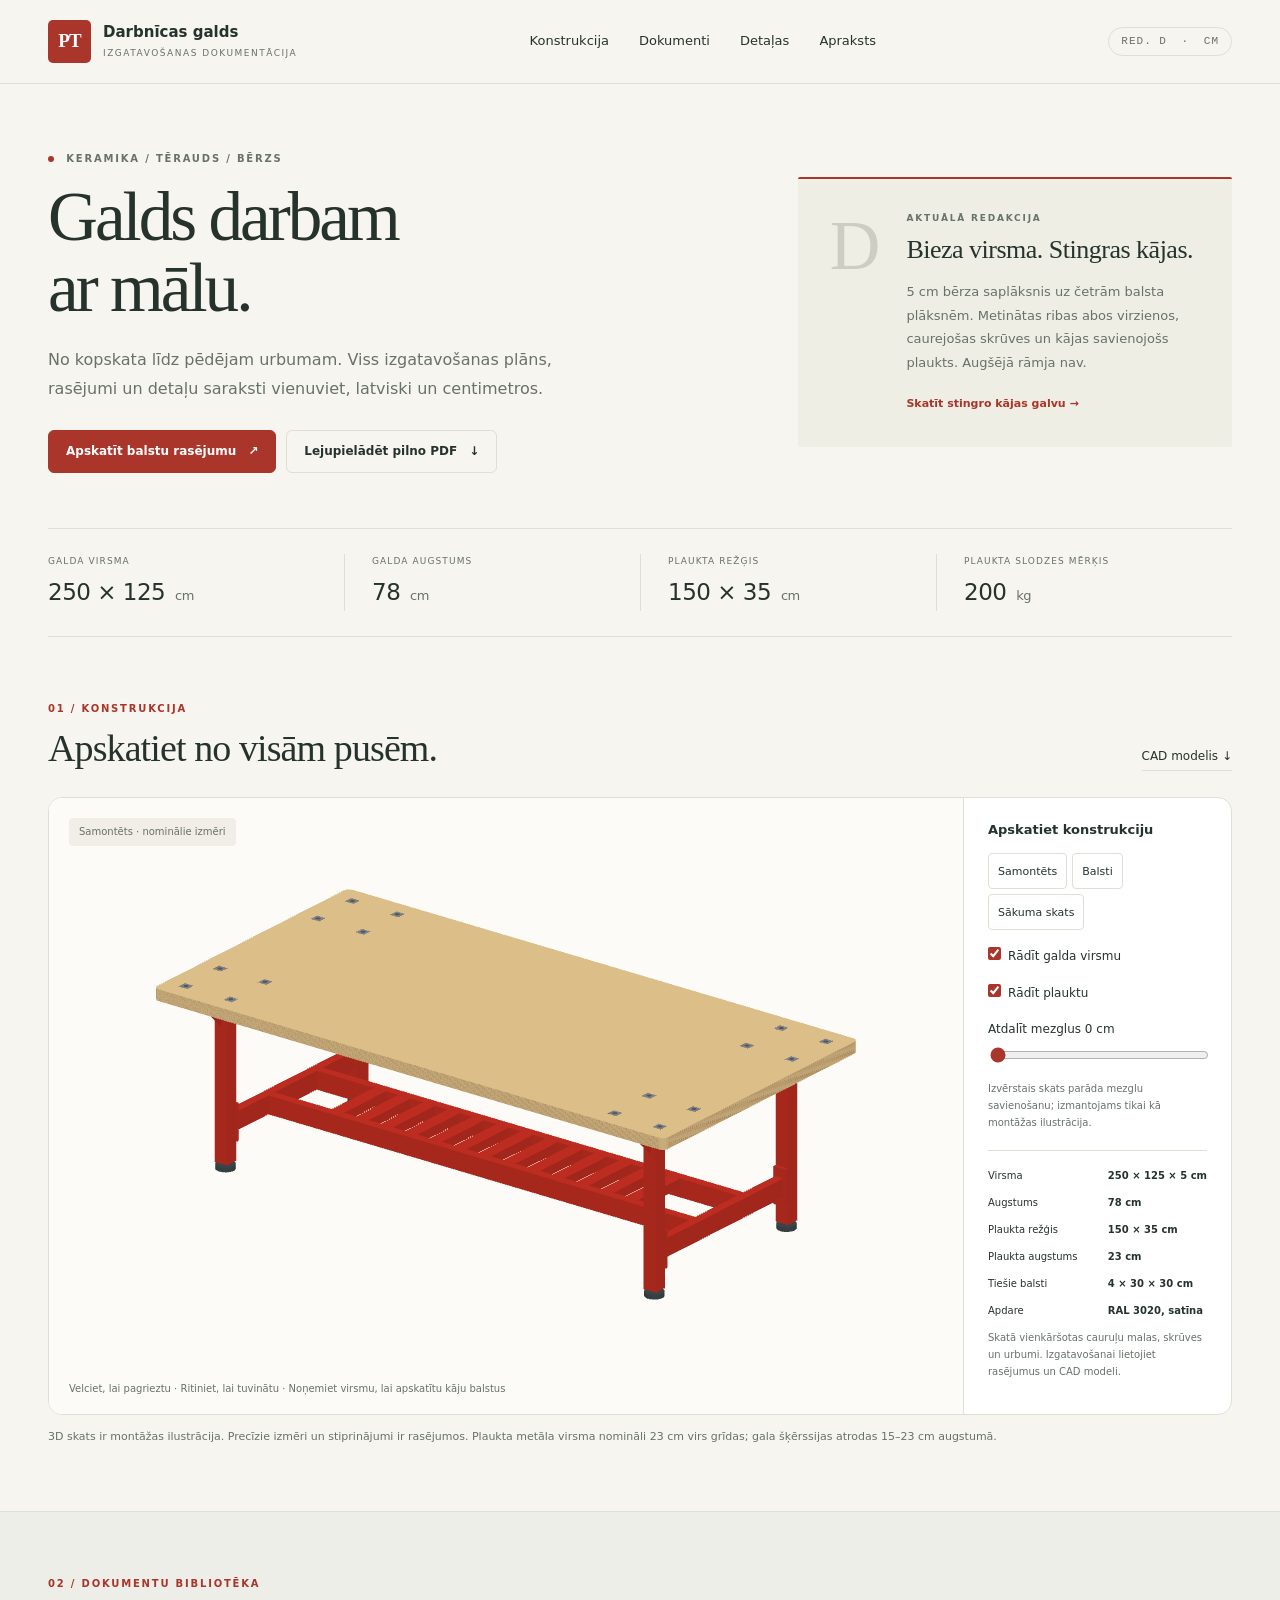
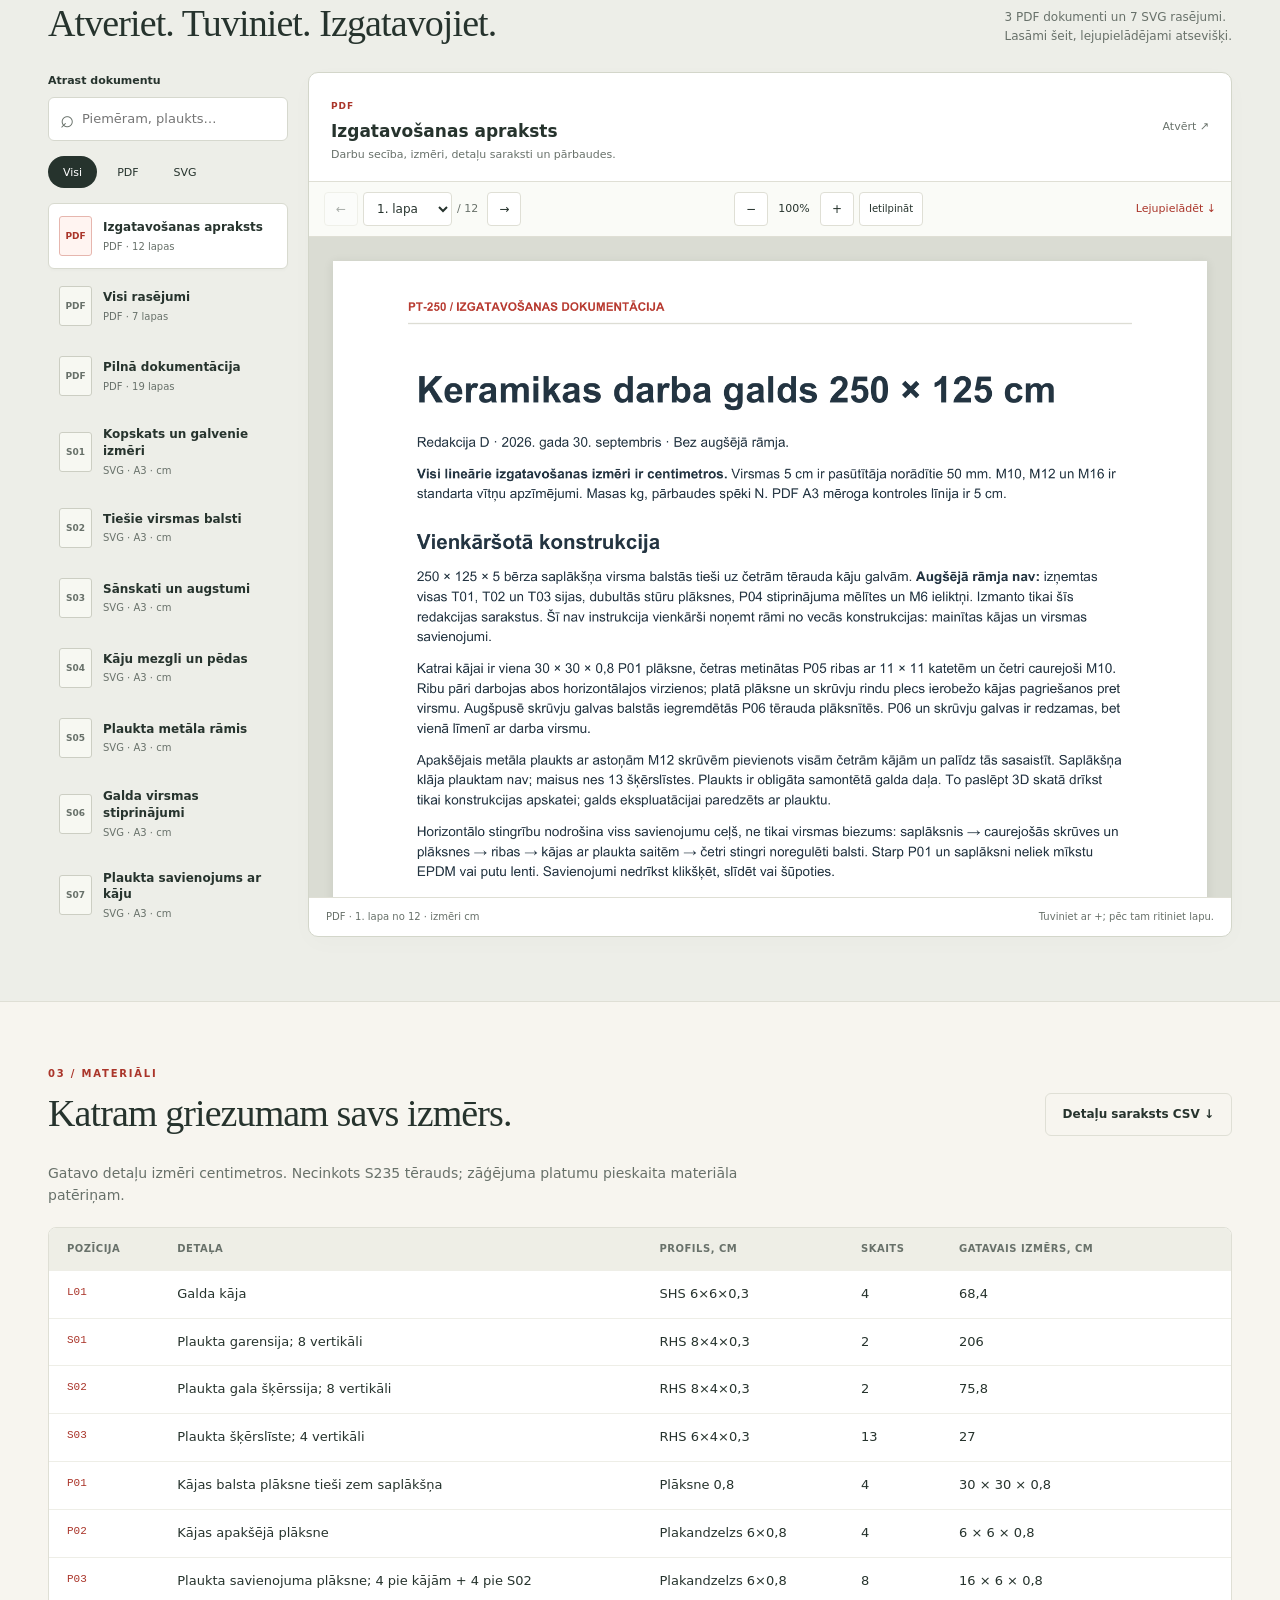
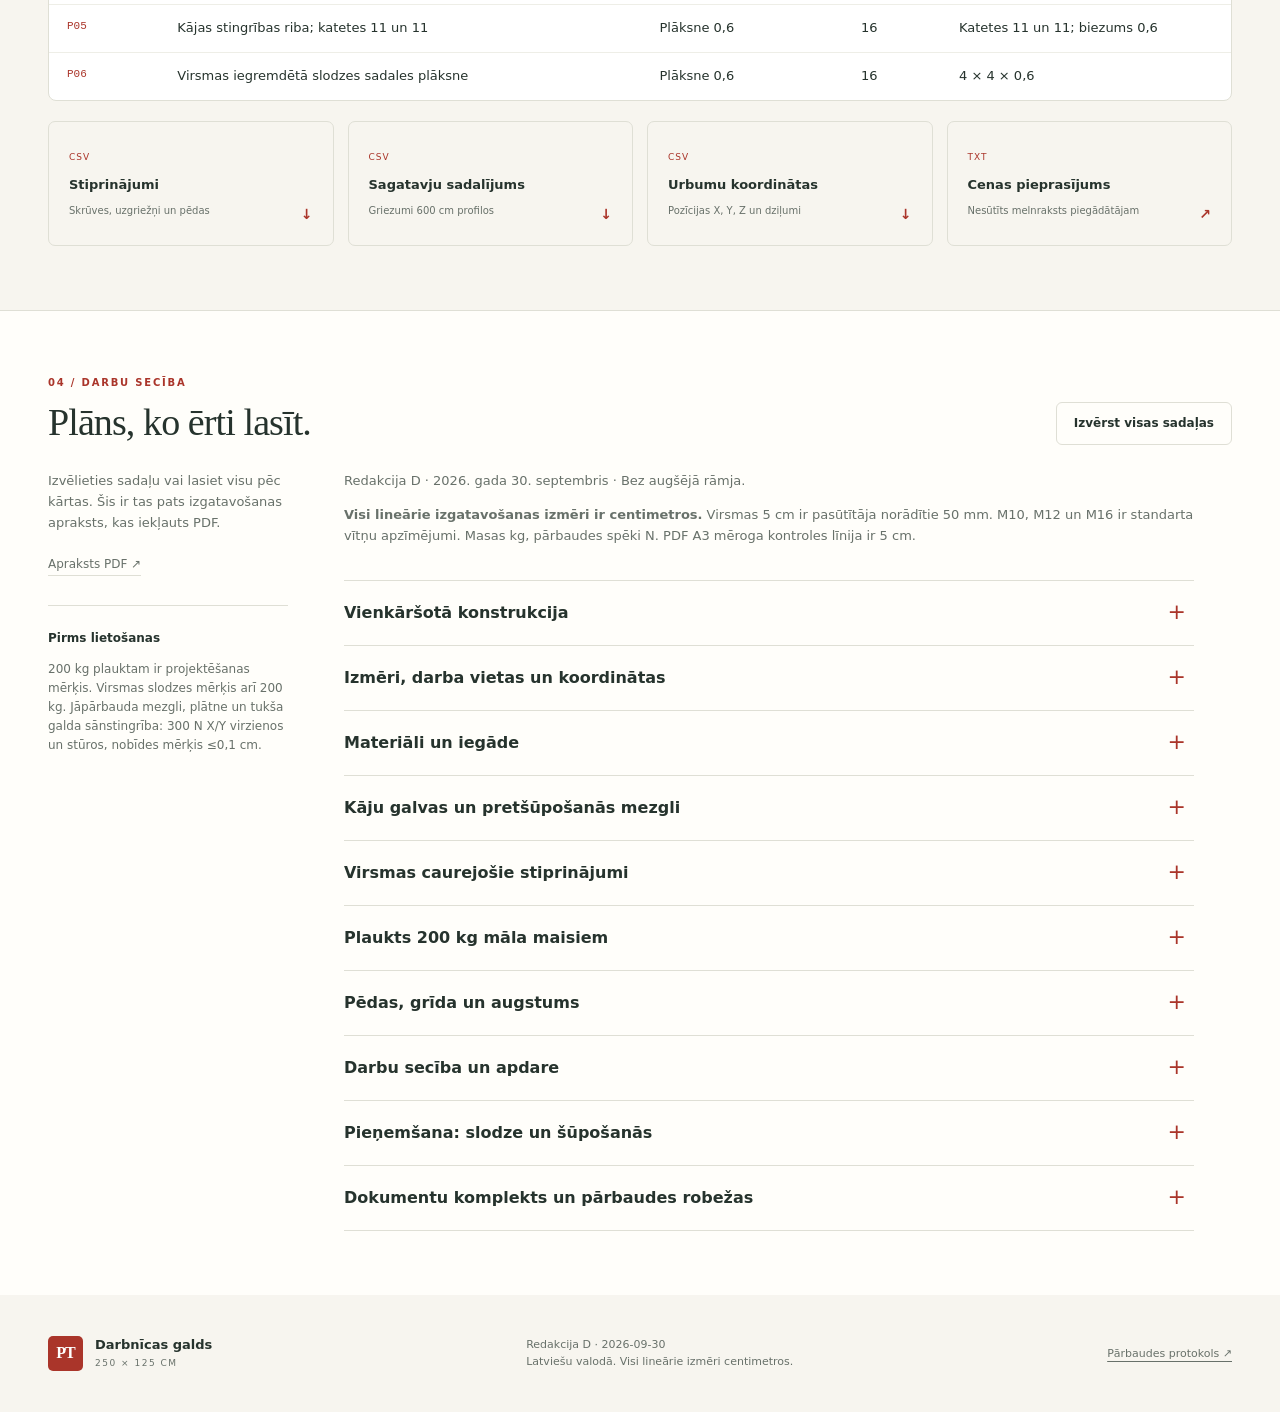
==== commit e853db2a: "Vienkārsots" ====
--- a/index.html
+++ b/index.html
@@ -14,18 +14,18 @@
 <header class="site-header">
 <a class="brand" href="#saturs" aria-label="PT-250 sākums"><span class="brand-mark" aria-hidden="true">PT</span><span>Darbnīcas galds<small>IZGATAVOŠANAS DOKUMENTĀCIJA</small></span></a>
 <nav aria-label="Galvenā izvēlne"><a href="#modelis">Konstrukcija</a><a href="#dokumenti">Dokumenti</a><a href="#detalas">Detaļas</a><a href="#apraksts">Apraksts</a></nav>
-<span class="revision">RED. C <span aria-hidden="true">·</span> CM</span>
+<span class="revision">RED. D <span aria-hidden="true">·</span> CM</span>
 </header>
 <main id="saturs">
 <section class="intro wrap" aria-labelledby="page-title">
-<div><p class="eyebrow"><span class="dot" aria-hidden="true"></span> KERAMIKA / TĒRAUDS / BĒRZS</p><h1 id="page-title">Galds darbam<br>ar mālu.</h1><p class="lead">No kopskata līdz pēdējam urbumam. Viss izgatavošanas plāns, rasējumi un detaļu saraksti vienuviet, latviski un centimetros.</p><div class="actions"><a class="button primary" href="#doc-S05">Apskatīt plaukta rasējumu <span aria-hidden="true">↗</span></a><a class="button" href="pottery-table/workshop-package.pdf" download>Lejupielādēt pilno PDF <span aria-hidden="true">↓</span></a></div></div>
-<div class="project-note"><span class="note-number" aria-hidden="true">C</span><div><p class="eyebrow">AKTUĀLĀ REDAKCIJA</p><h2>Maisi uz metāla.</h2><p>Plaukts pie visām četrām kājām, bez saplākšņa klāja. 13 šķērslīstes ar 6 cm brīvām spraugām balsta māla maisus.</p><a href="#doc-S07">Skatīt savienojumu ar kāju <span aria-hidden="true">→</span></a></div></div>
+<div><p class="eyebrow"><span class="dot" aria-hidden="true"></span> KERAMIKA / TĒRAUDS / BĒRZS</p><h1 id="page-title">Galds darbam<br>ar mālu.</h1><p class="lead">No kopskata līdz pēdējam urbumam. Viss izgatavošanas plāns, rasējumi un detaļu saraksti vienuviet, latviski un centimetros.</p><div class="actions"><a class="button primary" href="#doc-S02">Apskatīt balstu rasējumu <span aria-hidden="true">↗</span></a><a class="button" href="pottery-table/workshop-package.pdf" download>Lejupielādēt pilno PDF <span aria-hidden="true">↓</span></a></div></div>
+<div class="project-note"><span class="note-number" aria-hidden="true">D</span><div><p class="eyebrow">AKTUĀLĀ REDAKCIJA</p><h2>Bieza virsma. Stingras kājas.</h2><p>5 cm bērza saplāksnis uz četrām balsta plāksnēm. Metinātas ribas abos virzienos, caurejošas skrūves un kājas savienojošs plaukts. Augšējā rāmja nav.</p><a href="#doc-S04">Skatīt stingro kājas galvu <span aria-hidden="true">→</span></a></div></div>
 </section>
 <div class="spec-strip wrap" aria-label="Galvenie parametri"><div><span>GALDA VIRSMA</span><strong>250 × 125 <small>cm</small></strong></div><div><span>GALDA AUGSTUMS</span><strong>78 <small>cm</small></strong></div><div><span>PLAUKTA REŽĢIS</span><strong>150 × 35 <small>cm</small></strong></div><div><span>PLAUKTA SLODZES MĒRĶIS</span><strong>200 <small>kg</small></strong></div></div>
 <section class="wrap section" id="modelis" aria-labelledby="model-title">
 <div class="section-heading"><div><p class="eyebrow">01 / KONSTRUKCIJA</p><h2 id="model-title">Apskatiet no visām pusēm.</h2></div><a class="text-link" href="pottery-table/model/table.scad" download>CAD modelis <span aria-hidden="true">↓</span></a></div>
-<div class="workspace"><div class="view"><div class="badge" id="mode" role="status">Samontēts · nominālie izmēri</div><canvas id="canvas" aria-label="Interaktīvs keramikas galda trīsdimensiju modelis"></canvas><div id="error" class="error">Pārlūks neatbalsta šo 3D skatu. Atveriet zemāk pieejamos rasējumus.</div><div class="help">Velciet, lai pagrieztu · Ritiniet, lai tuvinātu · Noņemiet virsmu, lai apskatītu rāmi</div></div>
-<aside><h2>Apskatiet konstrukciju</h2><div class="buttons"><button id="assembled">Samontēts</button><button id="frame">Rāmis</button><button id="individual" aria-pressed="false" aria-describedby="explosion-note">Sadalīt detaļās</button><button id="reset">Sākuma skats</button></div><label><input type="checkbox" id="top" checked>Rādīt galda virsmu</label><label><input type="checkbox" id="shelf" checked>Rādīt plauktu</label><label for="explode">Atdalīt mezglus <span id="expval">0</span> cm</label><input type="range" id="explode" min="0" max="24" value="0" step="1"><p class="small" id="explosion-note">Slīdnis atdala montāžas mezglus. Poga “Sadalīt detaļās” atdala arī metinātās caurules, plāksnes un ribas. Attālumi sadalītajā skatā ir ilustratīvi.</p><div class="details"><span>Virsma</span><span>250 × 125 × 5 cm</span><span>Augstums</span><span>78 cm</span><span>Plaukta režģis</span><span>150 × 35 cm</span><span>Plaukta augstums</span><span>23 cm</span><span>Rāmja augstums</span><span>4 cm</span><span>Apdare</span><span>RAL 3020, satīna</span></div><p class="small">Skatā vienkāršotas cauruļu malas, skrūves un urbumi. Izgatavošanai lietojiet rasējumus un CAD modeli.</p></aside></div>
+<div class="workspace"><div class="view"><div class="badge" id="mode">Samontēts · nominālie izmēri</div><canvas id="canvas" aria-label="Interaktīvs keramikas galda trīsdimensiju modelis"></canvas><div id="error" class="error">Pārlūks neatbalsta šo 3D skatu. Atveriet zemāk pieejamos rasējumus.</div><div class="help">Velciet, lai pagrieztu · Ritiniet, lai tuvinātu · Noņemiet virsmu, lai apskatītu kāju balstus</div></div>
+<aside><h2>Apskatiet konstrukciju</h2><div class="buttons"><button id="assembled">Samontēts</button><button id="frame">Balsti</button><button id="reset">Sākuma skats</button></div><label><input type="checkbox" id="top" checked>Rādīt galda virsmu</label><label><input type="checkbox" id="shelf" checked>Rādīt plauktu</label><label for="explode">Atdalīt mezglus <span id="expval">0</span> cm</label><input type="range" id="explode" min="0" max="24" value="0" step="1"><p class="small">Izvērstais skats parāda mezglu savienošanu; izmantojams tikai kā montāžas ilustrācija.</p><div class="details"><span>Virsma</span><span>250 × 125 × 5 cm</span><span>Augstums</span><span>78 cm</span><span>Plaukta režģis</span><span>150 × 35 cm</span><span>Plaukta augstums</span><span>23 cm</span><span>Tiešie balsti</span><span>4 × 30 × 30 cm</span><span>Apdare</span><span>RAL 3020, satīna</span></div><p class="small">Skatā vienkāršotas cauruļu malas, skrūves un urbumi. Izgatavošanai lietojiet rasējumus un CAD modeli.</p></aside></div>
 
 <p class="fine-print">3D skats ir montāžas ilustrācija. Precīzie izmēri un stiprinājumi ir rasējumos. Plaukta metāla virsma nomināli 23 cm virs grīdas; gala šķērssijas atrodas 15–23 cm augstumā.</p>
 </section>
@@ -34,11 +34,11 @@
 <div class="library">
 <aside class="document-sidebar" aria-label="Dokumentu saraksts"><label class="search-label" for="document-search">Atrast dokumentu</label><div class="search-box"><span aria-hidden="true">⌕</span><input id="document-search" type="search" placeholder="Piemēram, plaukts…" autocomplete="off"></div>
 <div class="filters" role="group" aria-label="Dokumentu veids"><button type="button" data-filter="all" aria-pressed="true">Visi</button><button type="button" data-filter="PDF" aria-pressed="false">PDF</button><button type="button" data-filter="SVG" aria-pressed="false">SVG</button></div>
-<div class="document-list" id="document-list"><a class="document-link" href="pottery-table/construction-guide.pdf" data-document="guide" aria-current="true"><span class="document-symbol" aria-hidden="true">PDF</span><span><strong>Izgatavošanas apraksts</strong><small>PDF · 13 lapas</small></span></a>
+<div class="document-list" id="document-list"><a class="document-link" href="pottery-table/construction-guide.pdf" data-document="guide" aria-current="true"><span class="document-symbol" aria-hidden="true">PDF</span><span><strong>Izgatavošanas apraksts</strong><small>PDF · 12 lapas</small></span></a>
 <a class="document-link" href="pottery-table/drawings.pdf" data-document="drawings"><span class="document-symbol" aria-hidden="true">PDF</span><span><strong>Visi rasējumi</strong><small>PDF · 7 lapas</small></span></a>
-<a class="document-link" href="pottery-table/workshop-package.pdf" data-document="complete"><span class="document-symbol" aria-hidden="true">PDF</span><span><strong>Pilnā dokumentācija</strong><small>PDF · 20 lapas</small></span></a>
+<a class="document-link" href="pottery-table/workshop-package.pdf" data-document="complete"><span class="document-symbol" aria-hidden="true">PDF</span><span><strong>Pilnā dokumentācija</strong><small>PDF · 19 lapas</small></span></a>
 <a class="document-link" href="pottery-table/drawings/S01.svg" data-document="S01"><span class="document-symbol" aria-hidden="true">S01</span><span><strong>Kopskats un galvenie izmēri</strong><small>SVG · A3 · cm</small></span></a>
-<a class="document-link" href="pottery-table/drawings/S02.svg" data-document="S02"><span class="document-symbol" aria-hidden="true">S02</span><span><strong>Augšējais rāmis</strong><small>SVG · A3 · cm</small></span></a>
+<a class="document-link" href="pottery-table/drawings/S02.svg" data-document="S02"><span class="document-symbol" aria-hidden="true">S02</span><span><strong>Tiešie virsmas balsti</strong><small>SVG · A3 · cm</small></span></a>
 <a class="document-link" href="pottery-table/drawings/S03.svg" data-document="S03"><span class="document-symbol" aria-hidden="true">S03</span><span><strong>Sānskati un augstumi</strong><small>SVG · A3 · cm</small></span></a>
 <a class="document-link" href="pottery-table/drawings/S04.svg" data-document="S04"><span class="document-symbol" aria-hidden="true">S04</span><span><strong>Kāju mezgli un pēdas</strong><small>SVG · A3 · cm</small></span></a>
 <a class="document-link" href="pottery-table/drawings/S05.svg" data-document="S05"><span class="document-symbol" aria-hidden="true">S05</span><span><strong>Plaukta metāla rāmis</strong><small>SVG · A3 · cm</small></span></a>
@@ -47,61 +47,57 @@
 </aside>
 <div class="reader" id="reader"><div class="reader-heading"><div><span class="file-type" id="active-type">PDF</span><h3 id="active-title">Izgatavošanas apraksts</h3><p id="active-description">Darbu secība, izmēri un detaļu saraksti.</p></div><a id="original-link" class="icon-link" href="pottery-table/construction-guide.pdf" target="_blank" rel="noopener" aria-label="Atvērt dokumenta oriģinālu jaunā cilnē">Atvērt <span aria-hidden="true">↗</span></a></div>
 <div class="reader-toolbar" aria-label="Dokumenta vadība"><div class="page-controls"><button id="previous-page" type="button" aria-label="Iepriekšējā lapa">←</button><label for="page-select" class="sr-only">Dokumenta lapa</label><select id="page-select" aria-label="Dokumenta lapa"><option>1. lapa</option></select><span id="page-total"></span><button id="next-page" type="button" aria-label="Nākamā lapa">→</button></div><div class="zoom-controls"><button id="zoom-out" type="button" aria-label="Attālināt dokumentu">−</button><output id="zoom-value" aria-label="Tālummaiņa">100%</output><button id="zoom-in" type="button" aria-label="Tuvināt dokumentu">+</button><button id="zoom-fit" type="button">Ietilpināt</button></div><a id="download-document" class="download-link" href="pottery-table/construction-guide.pdf" download>Lejupielādēt <span aria-hidden="true">↓</span></a></div>
-<div class="page-stage" id="page-stage" tabindex="0" aria-label="Dokumenta lapa; tuvinot var ritināt abos virzienos"><img id="document-page" src="site-assets/pdf-pages/guide-01.png" alt="Izgatavošanas apraksta pirmā lapa" decoding="async"><p id="page-error" hidden>Priekšskatījumu neizdevās ielādēt. Izmantojiet saiti “Atvērt”, lai lasītu oriģinālu.</p></div>
+<div class="page-stage" id="page-stage" tabindex="0" aria-label="Dokumenta lapa; tuvinot var ritināt abos virzienos"><img id="document-page" src="site-assets\pdf-pages\guide-01.png" alt="Izgatavošanas apraksta pirmā lapa" decoding="async"><p id="page-error" hidden>Priekšskatījumu neizdevās ielādēt. Izmantojiet saiti “Atvērt”, lai lasītu oriģinālu.</p></div>
 <div class="reader-footer"><span id="reader-status" role="status" aria-live="polite">Izgatavošanas apraksts</span><span>Tuviniet ar +; pēc tam ritiniet lapu.</span></div>
 </div></div>
 <noscript><p>Dokumentu skatītāja vadībai nepieciešams JavaScript. Visas saites dokumentu sarakstā atver oriģinālos PDF un SVG; zemāk pieejams arī izgatavošanas apraksts.</p></noscript>
 </div></section>
 <section class="wrap section" id="detalas" aria-labelledby="parts-title"><div class="section-heading"><div><p class="eyebrow">03 / MATERIĀLI</p><h2 id="parts-title">Katram griezumam savs izmērs.</h2></div><a class="button" href="pottery-table/cutting-list.csv" download>Detaļu saraksts CSV ↓</a></div><p class="section-description">Gatavo detaļu izmēri centimetros. Necinkots S235 tērauds; zāģējuma platumu pieskaita materiāla patēriņam.</p>
-<div class="table-scroll" tabindex="0" role="region" aria-label="Tērauda detaļu saraksts; šaurā ekrānā ritināms"><table><caption class="sr-only">Tērauda griešanas saraksts, izmēri cm</caption><thead><tr><th scope="col">Pozīcija</th><th scope="col">Detaļa</th><th scope="col">Profils, cm</th><th scope="col">Skaits</th><th scope="col">Gatavais izmērs, cm</th></tr></thead><tbody><tr><td>T01</td><td>Augšējā rāmja garensija</td><td>RHS 8×4×0,3</td><td>3</td><td>214</td></tr><tr><td>T02</td><td>Augšējā rāmja gala sija</td><td>RHS 8×4×0,3</td><td>2</td><td>105</td></tr><tr><td>T03</td><td>Augšējā rāmja šķērssija</td><td>RHS 6×4×0,3</td><td>4</td><td>40,5</td></tr><tr><td>L01</td><td>Galda kāja</td><td>SHS 6×6×0,3</td><td>4</td><td>63,4</td></tr><tr><td>S01</td><td>Plaukta garensija; 8 vertikāli</td><td>RHS 8×4×0,3</td><td>2</td><td>206</td></tr><tr><td>S02</td><td>Plaukta gala šķērssija; 8 vertikāli</td><td>RHS 8×4×0,3</td><td>2</td><td>75,8</td></tr><tr><td>S03</td><td>Plaukta šķērslīste; 4 vertikāli</td><td>RHS 6×4×0,3</td><td>13</td><td>27</td></tr><tr><td>P01</td><td>Kājas augšējā plāksne; 4 fiksētas + 4 noņemamas</td><td>Plakandzelzs 20×0,8</td><td>8</td><td>20 × 20 × 0,8</td></tr><tr><td>P02</td><td>Kājas apakšējā plāksne</td><td>Plakandzelzs 6×0,8</td><td>4</td><td>6 × 6 × 0,8</td></tr><tr><td>P03</td><td>Plaukta savienojuma plāksne; 4 pie kājām + 4 pie S02</td><td>Plakandzelzs 6×0,8</td><td>8</td><td>16 × 6 × 0,8</td></tr><tr><td>P04</td><td>Galda virsmas stiprinājuma plāksnīte</td><td>Plakandzelzs 4×0,4</td><td>12</td><td>4 × 4 × 0,4</td></tr><tr><td>P05</td><td>Kājas trīsstūrveida riba; katetes 6 un 6</td><td>Plāksne 0,6</td><td>16</td><td>Katetes 6 un 6; biezums 0,6</td></tr></tbody></table></div>
+<div class="table-scroll" tabindex="0" role="region" aria-label="Tērauda detaļu saraksts; šaurā ekrānā ritināms"><table><caption class="sr-only">Tērauda griešanas saraksts, izmēri cm</caption><thead><tr><th scope="col">Pozīcija</th><th scope="col">Detaļa</th><th scope="col">Profils, cm</th><th scope="col">Skaits</th><th scope="col">Gatavais izmērs, cm</th></tr></thead><tbody><tr><td>L01</td><td>Galda kāja</td><td>SHS 6×6×0,3</td><td>4</td><td>68,4</td></tr><tr><td>S01</td><td>Plaukta garensija; 8 vertikāli</td><td>RHS 8×4×0,3</td><td>2</td><td>206</td></tr><tr><td>S02</td><td>Plaukta gala šķērssija; 8 vertikāli</td><td>RHS 8×4×0,3</td><td>2</td><td>75,8</td></tr><tr><td>S03</td><td>Plaukta šķērslīste; 4 vertikāli</td><td>RHS 6×4×0,3</td><td>13</td><td>27</td></tr><tr><td>P01</td><td>Kājas balsta plāksne tieši zem saplākšņa</td><td>Plāksne 0,8</td><td>4</td><td>30 × 30 × 0,8</td></tr><tr><td>P02</td><td>Kājas apakšējā plāksne</td><td>Plakandzelzs 6×0,8</td><td>4</td><td>6 × 6 × 0,8</td></tr><tr><td>P03</td><td>Plaukta savienojuma plāksne; 4 pie kājām + 4 pie S02</td><td>Plakandzelzs 6×0,8</td><td>8</td><td>16 × 6 × 0,8</td></tr><tr><td>P05</td><td>Kājas stingrības riba; katetes 11 un 11</td><td>Plāksne 0,6</td><td>16</td><td>Katetes 11 un 11; biezums 0,6</td></tr><tr><td>P06</td><td>Virsmas iegremdētā slodzes sadales plāksne</td><td>Plāksne 0,6</td><td>16</td><td>4 × 4 × 0,6</td></tr></tbody></table></div>
 <div class="resource-grid"><a href="pottery-table/hardware-list.csv" download><span class="resource-type">CSV</span><strong>Stiprinājumi</strong><span>Skrūves, uzgriežņi un pēdas <b aria-hidden="true">↓</b></span></a><a href="pottery-table/stock-cutting.csv" download><span class="resource-type">CSV</span><strong>Sagatavju sadalījums</strong><span>Griezumi 600 cm profilos <b aria-hidden="true">↓</b></span></a><a href="pottery-table/drilling-coordinates.csv" download><span class="resource-type">CSV</span><strong>Urbumu koordinātas</strong><span>Pozīcijas X, Y, Z un dziļumi <b aria-hidden="true">↓</b></span></a><a href="pottery-table/supplier-quote-lv.txt"><span class="resource-type">TXT</span><strong>Cenas pieprasījums</strong><span>Nesūtīts melnraksts piegādātājam <b aria-hidden="true">↗</b></span></a></div>
 </section>
-<section class="guide-section" id="apraksts" aria-labelledby="guide-title"><div class="wrap"><div class="section-heading"><div><p class="eyebrow">04 / DARBU SECĪBA</p><h2 id="guide-title">Plāns, ko ērti lasīt.</h2></div><button class="button" id="expand-guide" type="button" aria-expanded="false">Izvērst visas sadaļas</button></div><div class="guide-layout"><aside class="guide-aside"><p>Izvēlieties sadaļu vai lasiet visu pēc kārtas. Šis ir tas pats izgatavošanas apraksts, kas iekļauts PDF.</p><a href="pottery-table/construction-guide.pdf" class="text-link">Apraksts PDF ↗</a><div class="load-note"><strong>Pirms lietošanas</strong><p>200 kg plauktam ir projektēšanas mērķis. Metinājumi, savienojumi un pakāpeniska slogošana jāpārbauda izgatavošanas laikā.</p></div></aside><article class="guide-text"><div class="guide-intro">
-<p>Redakcija C · 2026. gada 28. septembris · Izgatavošanas dokumentācija latviešu valodā.</p>
-<p><strong>Visi lineārie izmēri šajā dokumentācijā ir centimetros.</strong> Tas attiecas arī uz profiliem, sienu biezumiem, urbumiem, pielaidēm un skrūvju garumiem. M6, M12 un M16 ir standarta vītņu apzīmējumi; tos nepārrēķina. S235, skrūvju klase 8.8, RAL 3020 un preču kodi ir apzīmējumi. Masu un slodzi norāda kg. PDF rasējumu izdrukas mēroga pārbaudes līnija ir 5 cm gara.</p>
+<section class="guide-section" id="apraksts" aria-labelledby="guide-title"><div class="wrap"><div class="section-heading"><div><p class="eyebrow">04 / DARBU SECĪBA</p><h2 id="guide-title">Plāns, ko ērti lasīt.</h2></div><button class="button" id="expand-guide" type="button" aria-expanded="false">Izvērst visas sadaļas</button></div><div class="guide-layout"><aside class="guide-aside"><p>Izvēlieties sadaļu vai lasiet visu pēc kārtas. Šis ir tas pats izgatavošanas apraksts, kas iekļauts PDF.</p><a href="pottery-table/construction-guide.pdf" class="text-link">Apraksts PDF ↗</a><div class="load-note"><strong>Pirms lietošanas</strong><p>200 kg plauktam ir projektēšanas mērķis. Virsmas slodzes mērķis arī 200 kg. Jāpārbauda mezgli, plātne un tukša galda sānstingrība: 300 N X/Y virzienos un stūros, nobīdes mērķis ≤0,1 cm.</p></div></aside><article class="guide-text"><div class="guide-intro">
+<p>Redakcija D · 2026. gada 30. septembris · Bez augšējā rāmja.</p>
+<p><strong>Visi lineārie izgatavošanas izmēri ir centimetros.</strong> Virsmas 5 cm ir pasūtītāja norādītie 50 mm. M10, M12 un M16 ir standarta vītņu apzīmējumi. Masas kg, pārbaudes spēki N. PDF A3 mēroga kontroles līnija ir 5 cm.</p>
 </div>
-<details id="guide-1"><summary>Konstrukcija un izmaiņas</summary><div class="guide-body">
-<p>Galds paredzēts pieaugušo darbam sēdus, regulārai māla mīcīšanai un astoņām ikdienas darbavietām: trīs gar katru garo malu un viena katrā galā. Desmit cilvēki var strādāt reizēm, ar mazāku vietu katram. Gatavā virsma ir 250 × 125 × nomināli 5, augstums 78. Tērauds — necinkots S235, apdare satīna RAL 3020.</p>
-<p><strong>Plaukts tagad balstās uz visām četrām galda kājām. Tam nav piekaru pie augšējā rāmja.</strong> Divas spēcīgas garensijas savieno divas gala šķērssijas. Katra šķērssija ar plākšņu pāri un divām M12 skrūvēm katrā galā pievienota kājām. Maisi balstās tieši uz 13 metāla šķērslīstēm un abām garensijām; saplākšņa klāja nav. Slodzes ceļš: maisi → metāla režģis → plaukta sijas → četras kājas → regulējamie balsti → grīda.</p>
-<p>Pēc pasūtītāja atbildes plaukta projektēšanas mērķis ir <strong>līdz 200 kg vienmērīgi izvietotu māla maisu</strong>, piemēram, astoņi maisi pa 25 kg. Maisu balsta zona ir 150 × 35; nominālā metāla augšējā plakne ir 23 virs grīdas. Šķērslīstes izvietotas ar 12 centru soli un 6 brīvām spraugām. Maisus liek guļus pāri vairākām līstēm un sadala pa visu režģi un abām garensijām; tos uzliek bez trieciena. Visas saskares malas un šuves gludi apstrādā, lai nesabojātu iepakojumu. Šis plaukts nav pakāpiens vai sēdvieta.</p>
-<p>Režģa zona atkāpjas 45 no galda garajām malām un 50 no galiem. Garensijas turpinās līdz gala šķērssijām pie kājām. Gala šķērssijas atrodas no 15 līdz 23 virs grīdas, tāpēc vieta pēdām galda galos ir ierobežotāka nekā piekārtā plaukta variantā. Pirms griešanas ar faktiskajiem krēsliem jāpārbauda sēdēšanas poza, īpaši gala vietās.</p>
-<p>Noņemama ir galda saplākšņa virsma, pilnais plaukta tērauda mezgls un četras kājas. Augšējais rāmis paliek metināts. Redakcijā C plaukta koka klājs, tā sešas stiprinājuma plāksnītes un stiprinājumi ir noņemti. Iepriekšējo redakciju A un B sagatavju sarakstus izmantot nedrīkst.</p>
+<details id="guide-1"><summary>Vienkāršotā konstrukcija</summary><div class="guide-body">
+<p>250 × 125 × 5 bērza saplākšņa virsma balstās tieši uz četrām tērauda kāju galvām. <strong>Augšējā rāmja nav:</strong> izņemtas visas T01, T02 un T03 sijas, dubultās stūru plāksnes, P04 stiprinājuma mēlītes un M6 ieliktņi. Izmanto tikai šīs redakcijas sarakstus. Šī nav instrukcija vienkārši noņemt rāmi no vecās konstrukcijas: mainītas kājas un virsmas savienojumi.</p>
+<p>Katrai kājai ir viena 30 × 30 × 0,8 P01 plāksne, četras metinātas P05 ribas ar 11 × 11 katetēm un četri caurejoši M10. Ribu pāri darbojas abos horizontālajos virzienos; platā plāksne un skrūvju rindu plecs ierobežo kājas pagriešanos pret virsmu. Augšpusē skrūvju galvas balstās iegremdētās P06 tērauda plāksnītēs. P06 un skrūvju galvas ir redzamas, bet vienā līmenī ar darba virsmu.</p>
+<p>Apakšējais metāla plaukts ar astoņām M12 skrūvēm pievienots visām četrām kājām un palīdz tās sasaistīt. Saplākšņa klāja plauktam nav; maisus nes 13 šķērslīstes. Plaukts ir obligāta samontētā galda daļa. To paslēpt 3D skatā drīkst tikai konstrukcijas apskatei; galds ekspluatācijai paredzēts ar plauktu.</p>
+<p>Horizontālo stingrību nodrošina viss savienojumu ceļš, ne tikai virsmas biezums: saplāksnis → caurejošās skrūves un plāksnes → ribas → kājas ar plaukta saitēm → četri stingri noregulēti balsti. Starp P01 un saplāksni neliek mīkstu EPDM vai putu lenti. Savienojumi nedrīkst klikšķēt, slīdēt vai šūpoties.</p>
+<p><strong>Absolūti nulles kustību no rasējuma garantēt nevar.</strong> Elastīga izliece, savienojumu padevība un slīdēšana uz konkrētās grīdas jāpārbauda gatavam galdam. Pieņemšanas mērķis ir ne vairāk par 0,1 sānnobīdi pie 300 N, arī tukšam galdam. Ja galda pārbīde kategoriski nav pieļaujama, jāizmanto mehāniski pie grīdas fiksējami balsti; enkuru izvēle ir atkarīga no faktiskās grīdas. Gumijas pēdas nav enkuru aizvietotājs.</p>
 </div></details>
-<details id="guide-2"><summary>Galvenie izmēri un atskaites punkts</summary><div class="guide-body">
-<p>Visas koordinātas dotas no galda virsmas viena stūra projekcijas uz grīdu: X gar 250 malu, Y gar 125 malu, Z uz augšu no grīdas. Izmēri nomināli pirms krāsošanas. Plāns zīmēts no augšas; apakšskatu nedrīkst kļūdaini izmantot bez spoguļošanas.</p>
+<details id="guide-2"><summary>Izmēri, darba vietas un koordinātas</summary><div class="guide-body">
+<p>Gatavā virsma 250 × 125, augstums 78. Astoņas darba vietas: trīs katrā garajā malā un viena katrā galā. Desmit vietas tikai reizēm, ar mazāku vietu katram. Tērauds necinkots S235, apdare satīna RAL 3020.</p>
+<p>X gar 250 malu, Y gar 125 malu, Z uz augšu no grīdas. Koordinātu sākums ir virsmas stūra projekcija uz grīdu. Rasējumu plāni ir skati no augšas, arī tad, ja virsma noņemta. Apakšskata šablons jāspoguļo.</p>
 <ul>
-<li>Galda virsma W01: 250 × 125 × nomināli 5; Z=73–78.</li>
-<li>Augšējā rāmja cauruļu daļa: 230 × 105 × 4; X=10–240; Y=10–115; Z=68,8–72,8. Pilns metinātais mezgls kopā ar fiksētajām P01 ir 4,8 augsts, Z=68–72,8.</li>
-<li>Virsmas pārkare: 10 katrā pusē. EPDM starp tēraudu un saplāksni: 0,2.</li>
-<li>Kāju centri: (20;20), (230;20), (20;105), (230;105). Kājas profils 6 × 6 × 0,3.</li>
-<li>Zem augšējā rāmja brīvais augstums: 68,8; stūru plāksnes un ribas lokāli atrodas zemāk.</li>
-<li>Metāla plaukta maisu balsta zona: 150 × 35; X=50–200; Y=45–80; augša Z=23. Saplākšņa vai cita klāja nav.</li>
-<li>Plaukta tērauda augša Z=23. Nesošo siju apakša Z=15; šķērslīstu apakša Z=19.</li>
-<li>Plaukta noņemamā tērauda mezgla maksimālais gabarīts kopā ar P03: 216 × 77,4 × 16; X=17–233; Y=23,8–101,2; Z=11–27. Pašu gala cauruļu ārmalas ir X=18 un 232.</li>
+<li>W01: 250 × 125 × 5; Z=73–78. BB puse uz augšu; ārējo šķiedru virzienu un plātnes īpašības apstiprināt pirms izgatavošanas.</li>
+<li>Kāju centri: (20;20), (230;20), (20;105), (230;105). SHS 6 × 6 × 0,3; L01 garums 68,4; Z=3,8–72,2.</li>
+<li>P01: 30 × 30 × 0,8; Z=72,2–73; centru koordinātas sakrīt ar kājām. X joslas 5–35 un 215–245, Y joslas 5–35 un 90–120.</li>
+<li>P05 ribu apakšpunkti Z=61,2; galvas lokāli aizņem vietu pie stūriem. Virsmas vidusdaļā brīvais augstums 73.</li>
+<li>Kāju centru attālumi 210 × 85; diagonāle 226,55. Starp P01 iekšmalām gareniski 180, šķērsām 55. Tie ir četri lokāli balsti, nevis nepārtrauktas gala sijas.</li>
+<li>Plaukta maisu zona X=50–200, Y=45–80; 150 × 35; nominālā augša Z=23. Siju apakša 15, šķērslīstu apakša 19.</li>
+<li>Plaukta mezgls ar P03: 216 × 77,4 × 16; X=17–233, Y=23,8–101,2, Z=11–27.</li>
 </ul>
+<p>Pirms griešanas izveidot stūru ribu un zemo gala šķērssiju maketu ar īstajiem krēsliem. Pārbaudīt visas astoņas vietas, īpaši gala vietu pēdu telpu. Saglabāt noņemamo virsmu, četras kājas un viengabala metināto plauktu pārvadāšanai.</p>
 </div></details>
-<details id="guide-3"><summary>Materiāli un piegādātāji</summary><div class="guide-body">
-<p>2026. gada 28. septembrī Finieris e-veikala datos atrodams <strong>RIGA PLY BB/WG, EXT LN</strong>, izmērs 250 × 125 × 5, kods <strong>0015001250250000061L</strong>. Norādītā cena bija <strong>281,51 EUR ar PVN</strong>, atlikums — sešas loksnes Sarkandaugavā. Cena un atlikums ir pārbaudes brīža dati, nevis rezervācija. Produkta atlase: <a href="https://e-veikals.finieris.lv/lv/e-veikals/produktu-atlase?wh=mt&amp;pr=ply&amp;by=thickness&amp;or=desc" target="_blank" rel="noopener">https://e-veikals.finieris.lv/lv/e-veikals/produktu-atlase?wh=mt&amp;pr=ply&amp;by=thickness&amp;or=desc</a></p>
-<p>Virsmai izvēlēties BB pusi uz augšu. Tai var būt finiera ielāpi; pārbaudīt konkrētās loksnes līdzenumu, izskatu un malu stāvokli. Nominālā biezuma 5 faktiskā pielaide ir 4,81–5,15. Galda virsmas malas un apstrādātie urbumi jāaizsargā pret mitrumu. Ražotāja datu lapa: <a href="https://www.finieris.com/wp-content/uploads/2025/10/Riga-Ply-datasheet-EN.pdf" target="_blank" rel="noopener">https://www.finieris.com/wp-content/uploads/2025/10/Riga-Ply-datasheet-EN.pdf</a></p>
-<p>Metālu Centrs katalogā 2026. gada 28. septembrī kā pieejami norādīti šādi necinkota S235 profili:</p>
-<ul>
-<li>RHS 8 × 4 × 0,3; kods 06CV08004003000 — augšējam rāmim un plaukta nesošajām sijām.</li>
-<li>RHS 6 × 4 × 0,3; kods 06CV06004003000 — augšējā rāmja šķērssijām un plaukta šķērslīstēm.</li>
-<li>SHS 6 × 6 × 0,3; kods 06CV06006003000 — kājām.</li>
-</ul>
-<p>RHS apzīmē taisnstūra, SHS — kvadrātveida cauruli. Katalogs: <a href="https://metalucentrs.lv/caurules/profilcaurules/" target="_blank" rel="noopener">https://metalucentrs.lv/caurules/profilcaurules/</a> . Plāksnēm izmanto sarakstā norādīto plakandzelzi vai tāda paša biezuma S235 loksni: <a href="https://metalucentrs.lv/pilnstieni/plakandzelzs/" target="_blank" rel="noopener">https://metalucentrs.lv/pilnstieni/plakandzelzs/</a> . Pasūtījumā īpaši uzsvērt, ka pielikumos visi izmēri ir cm; piegādātāja preču kodus saglabāt nemainītus.</p>
-<p>Piegādātājs piedāvā materiālu sagarināšanu; urbšanu un trīsstūru izgriešanu jāiekļauj atsevišķā cenu piedāvājumā, ja tie šo darbu uzņemas. Pakalpojumi: <a href="https://metalucentrs.lv/pakalpojumi" target="_blank" rel="noopener">https://metalucentrs.lv/pakalpojumi</a> . Sagatavots nesūtīts pieprasījums supplier-quote-lv.txt. Materiāli nav pasūtīti.</p>
+<details id="guide-3"><summary>Materiāli un iegāde</summary><div class="guide-body">
+<p>Virsmai pilna bērza saplāksnis ar nominālo biezumu 5, piemēram, Riga Ply BB/WG EXT. Ražotājs piedāvā 50 mm biezumu: <a href="https://www.finieris.com/products/riga-ply/" target="_blank" rel="noopener">https://www.finieris.com/products/riga-ply/</a> . Izvēlēties veselu, līdzenu loksni bez atslāņojumiem. Pirms kāju izgatavošanas izmērīt faktisko biezumu; šajā projektā pēdu regulējuma pārbaudes diapazons t=4,81–5,15, ārpus tā izmērus pārskatīt.</p>
+<p>RHS 8 × 4 × 0,3 izmanto tikai plaukta nesošajām sijām, RHS 6 × 4 × 0,3 — plaukta šķērslīstēm, SHS 6 × 6 × 0,3 — kājām. Caurulēm pietiek ar vienu 600 garu sagatavi no katra profila: kopā trīs agrāko piecu vietā. Sadalījums paredz 0,3 zāģējumu katram griezumam un 2 kopējo gala rezervi katrai sagatavei. Plāksnes pasūta atsevišķi pēc cutting-list.csv.</p>
+<p>Iepriekš identificētie profilu kodi saglabāti piedāvājuma melnrakstā; aktuālas cenas, krājumi un sagatavošanas pakalpojumi nav apstiprināti. P01 tagad jāizgriež no 0,8 loksnes, P05 un P06 — no 0,6 loksnes. P06 papildus jāizurbj un jāiegremdē skrūves galva. supplier-quote-lv.txt ir nesūtīts melnraksts; nekas nav pasūtīts.</p>
 </div></details>
-<details id="guide-4"><summary>Augšējā rāmja izgatavošana</summary><div class="guide-body">
-<p>Rāmja caurulēm <strong>4 izmērs vertikāli</strong>. Abas gala sijas T02 ir pilnā 105 garumā: X=10–18 un 232–240, Y=10–115. Trīs T01 garensijas ir 214 garas: X=18–232, ar Y=10–18; 58,5–66,5; 107–115.</p>
-<p>Četras T03 šķērssijas ir 40,5 garas. To centri X=65 un 185; pie katra X pa vienai sijai starp malējo un centrālo garensiju. X joslas 62–68 un 182–188; Y joslas 18–58,5 un 66,5–107. Visu profilu augšas Z=72,8.</p>
-<p>Taisni griezti gali, bez slīpiem stūru savienojumiem. Detaļu gatavā garuma mērķa pielaide ±0,1; zāģējuma platums jāpieskaita materiāla patēriņam. Rāmja teorētiskā ārējā diagonāle ir 252,83. Samontēt uz līdzenas virsmas; diagonāļu starpība ne lielāka par 0,2, balsta plaknes novirze ne lielāka par 0,15.</p>
+<details id="guide-4"><summary>Kāju galvas un pretšūpošanās mezgli</summary><div class="guide-body">
+<p>Katra L01 68,4 gara. Zem tās P02 6 × 6 × 0,8 ar Ø1,8 centrā un M16 metināmu uzgriezni caurulē. Augšā centrēta viena P01 30 × 30 × 0,8, tieši pret virsmas apakšu. Tā aizstāj iepriekšējo plākšņu pāri un visas augšējās sijas.</p>
+<p>P01 četri Ø1,05 caurumi; centri 4 no katras malas, kvadrāts 22 × 22. Pa vienai P05 ribai katras kājas plaknes vidū: taisnleņķa trīsstūris ar katetēm 11 un biezumu 0,6. Viena katete pie L01, otra zem P01. Ribu izvirzījums no kājas sienas 11; līdz P01 malai paliek 1. Ribas Z=61,2–72,2. Skrūves ir stūros ārpus ribu zonām, ar vietu paplāksnēm un atslēgai.</p>
+<p>Kājas galvu metina šablonā: pilns caurules gala savienojums ar P01 un nepārtrauktas ribu šuves pie abām katetēm no abām ribas pusēm. Savienojumus ar 0,3 caurules sienu izgatavotājs dimensionē pēc faktiskā materiāla un slodzes; lielāka šuve pati par sevi nedrīkst pārslogot plāno sienu. Pieķeršanas punkti neaizstāj nesošas šuves. Metināt simetriski, kontrolēt deformāciju. P01 virsmai jābūt līdzenai ar novirzi ne vairāk par 0,05; izliekta plāksne jāizlabo, nevis jāsavelk pret koku ar skrūvēm.</p>
+<p>Pēc visu kāju un plaukta montāžas P01 jābalsta saplāksnis cieši. Nelīdzenumus novērš ar apstrādi vai stingrām pilnas saskares starplikām un pēdu regulēšanu. Savienojumā nedrīkst būt mīksta krāsas kārta, putu lente vai spraugas. Ribu sānu šuves nenoslīpēt plānas.</p>
 </div></details>
-<details id="guide-5"><summary>Noņemamās kājas</summary><div class="guide-body">
-<p>Katra L01 caurule ir 63,4 gara. Zem tās metina P02 6 × 6 × 0,8 ar centrālu Ø1,8 atveri un M16 metināmu uzgriezni kājas iekšpusē. Augšā piemetina centrētu P01 20 × 20 × 0,8. Četras P05 taisnleņķa ribas ar katetēm 6 un biezumu 0,6 savieno katras kājas plaknes vidu ar augšējo plāksni. Ribas atrodas Z=61,2–67,2, ar izvirzījumu 6 no kājas sienas; tās neaizsedz stūru skrūves.</p>
-<p>Četras atbilstošās fiksētās P01 plāksnes metina zem augšējā rāmja stūriem. To divas ārmalas sakrīt ar rāmja ārmalām. Noņemamās P01 ir Z=67,2–68, fiksētās P01 ir Z=68–68,8.</p>
-<p>P01 urbumi Ø1,3; četru centru kvadrāts 14 × 14, centri 3 no plāksnes malām. Katrā kājas augšējā mezglā četras M12 skrūves, klase 8.8, garums 3,5 zem galvas, ar nomināli 0,25 biezu paplāksni. Fiksētās plāksnes augšpusē metina pilna augstuma M12 uzgriežņus. Trīs uzgriežņi katrā stūrī atrodas zem caurulēm: iepriekš cauruļu apakšējā sienā izveido Ø3 atveres. Ceturtais atrodas atklātā rāmja ailē. Kopā 12 atveres, tikai vienā sienā.</p>
-<p>M12 skrūvei pēc abu plākšņu un paplāksnes šķērsošanas paliek 1,65 garums uzgrieznim. Pirms izgatavošanas izvēlēties faktisko uzgriezni un pārbaudīt, vai skrūve šķērso visu tā vītni, nebalstās šķērslī un uzgrieznis kopā ar metinājumu ietilpst atverē.</p>
+<details id="guide-5"><summary>Virsmas caurejošie stiprinājumi</summary><div class="guide-body">
+<p>Kopā 16 M10 gremdgalvas skrūves, klase 8.8, kopgarums 7,5 AR galvu. Četras katrai kājai. X=9;31;219;241 un Y=9;31;94;116 — visas 16 X/Y kombinācijas. Pārnest pēc sausās montāžas. Caurumi Ø1,05 cauri P01 un saplāksnim; bez ovālām spraugām. Ja detaļas nesakrīt, labot ģeometriju, nevis izveidot lielas spraugas.</p>
+<p>Katrai galvai paredzēta atsevišķa P06 4 × 4 × 0,6. Saplākšņa augšpusē izfrēzē atbilstošu 4 × 4 ligzdu nomināli 0,6 dziļu, atstājot 4,4 saplākšņa zem tās. Ligzdas stūrus salāgo ar P06 noapaļojumu. P06 urbums Ø1,05; augšpusē konuss pēc izvēlētās M10 galvas, nomināli 90°, Ø2 un 0,5 dziļums. Pirms sērijas izgatavot vienu paraugu: galvai jāsēž metālā, P06 un galvai jābūt vienā līmenī ar virsmu. Nepieļaut gremdgalvas tiešu spiešanu kokā.</p>
+<p>Zem P01 viena M10 paplāksne nomināli 0,2 un pašfiksējošs uzgrieznis nomināli 1 augsts. Pie t=5,15 skrūvei aiz uzgriežņa paliek 0,35; vajag pilnu fiksācijas daļas saķeri un vismaz divas vītnes aiz uzgriežņa. Izvēlēties pilnas vītnes vai pietiekama vītnes garuma skrūves; pārbaudīt faktisko komplektu, nepaļauties tikai uz nomināliem izmēriem.</p>
+<p>Pievilkt krusteniski, pakāpeniski līdz ciešai saskarei, nesaspiežot un neiespiežot saplāksni. Neizmantot tērauda M10 savienojuma lielu standarta pievilkšanas momentu automātiski uz koka mezgla. Pievilkumu nosaka izgatavotājs uz faktiskā materiāla un parauga; pēc pirmās nedēļas un sezonālām mitruma izmaiņām to pārbauda atkārtoti. Koka ieliktņi vai īsas skrūves no apakšas šos caurejošos stiprinājumus neaizstāj.</p>
+<p>W01 stūri R2,5, malas R0,4. Abas puses, malas, ligzdas un caurejošos urbumus aizsargā pret mitrumu. P06 var apstrādāt darba virsmai piemērotā pārklājumā, saglabājot vienādu līmeni un cietu saskari. Virsmu nelīmē pie tērauda, lai to varētu noņemt.</p>
 </div></details>
 <details id="guide-6"><summary>Plaukts 200 kg māla maisiem</summary><div class="guide-body">
 <p>Divas S02 gala šķērssijas izgatavo no 8 × 4 × 0,3 profila, <strong>8 vertikāli</strong>. Gatavais garums 75,8. Tās atrodas X=18–22 un 228–232, Y=24,6–100,4, Z=15–23. Abos galos piemetina P03 plāksni 16 augstu, 6 platu un 0,8 biezu; tā centrēta pret caurules galu. Plāksnes ir Z=11–27, tātad virs un zem sijas izvirzās pa 4.</p>
@@ -109,145 +105,75 @@
 <p>Pie katras kājas uz iekšpusi vērstās plaknes piemetina otru P03. Fiksēto plākšņu koordinātas: X=17–23 vai 227–233; tuvākajam kāju pārim Y=23–23,8, tālākajam Y=101,2–102. Noņemamās plāksnes atrodas attiecīgi Y=23,8–24,6 un Y=100,4–101,2. Starp kāju iekšējām plaknēm ir 79: <strong>0,8 + 0,8 + 75,8 + 0,8 + 0,8 = 79</strong>.</p>
 <p>Katram P03 pārim divi Ø1,3 urbumi, centri plāksnes platuma vidū un Z=12,5 un 25,5. Vertikālais centru attālums 13; attālums no augšējās un apakšējās malas 1,5. Asis Y virzienā. No kājas caurules apakšgala P03 apakša atrodas 7,2 augstumā, urbumu centri — 8,7 un 21,7 augstumā.</p>
 <p>Izmanto astoņas M12 skrūves, klase 8.8, garums 3,5, un astoņas paplāksnes 0,25. Skrūves ievieto no plaukta puses. M12 pilna augstuma uzgriežņus metina fiksētās P03 aizmugurē; tiem paredz astoņas Ø3 atveres kāju iekšējās sienās. Izveidot atveres un uzgriežņu šuves, kamēr mezgls vēl pieejams. P03 piemetināt pie kājas ar nepārtrauktām sānu šuvēm visā pieejamajā garumā; S02 galu savienot ar noņemamo P03 pa caurules perimetru.</p>
-<p>Četrus mezglus salāgot šablonā ar pie augšējā rāmja uzstādītajām kājām. Plāksnēm jāsaskaras cieši, skrūvēm jāievietojas bez kāju vai siju piespiedu saliekšanas. Sausajā montāžā pārbaudīt atslēgas piekļuvi abām skrūvēm. Pirms skrūvju galīgās pievilkšanas visas detaļas nostādīt vietā; plauktu ievietot, kamēr kāju augšējās skrūves vēl nav galīgi pievilktas.</p>
+<p>Četrus mezglus salāgot šablonā ar pie virsmas uzstādītajām kājām. Plāksnēm jāsaskaras cieši, skrūvēm jāievietojas bez kāju vai siju piespiedu saliekšanas. Sausajā montāžā pārbaudīt atslēgas piekļuvi abām skrūvēm. Pirms skrūvju galīgās pievilkšanas visas detaļas nostādīt vietā; plauktu ievietot, kamēr kāju M10 skrūves vēl nav galīgi pievilktas.</p>
 </div></details>
-<details id="guide-7"><summary>Saplākšņa stiprinājumi un malas</summary><div class="guide-body">
-<p>Kopā 12 vienādas P04 plāksnītes 4 × 4 × 0,4 ar centrālu ovālu 0,8 × 1,6, garenass X. Loku centru attālums 0,8. Visas plāksnītes ir augšējā rāmī, to augšas sakrīt ar rāmja augšu. Tikai zem galda saplākšņa virsmas uz tērauda balsta virsmām un plāksnītēm uzklāj 0,2 biezu blīvu EPDM lenti.</p>
-<p>Virsmai W01 paredzētas 12 plāksnītes; urbumu centri X=40; 74; 108; 142; 176; 210, pie Y=20 un 105. Lietot M6 koka vītņieliktņus nomināli 1,8 garus, M6 skrūves 2 garas un platas paplāksnes ar biezumu 0,16. Nominālā skrūves saķere 1,24. Urbumus atzīmēt pēc sausās montāžas un urbt no apakšas, dziļumā līdz 2; diametru nosaka izvēlētā ieliktņa ražotājs.</p>
-<p>W01 stūrus noapaļot R2,5, augšējās un apakšējās malas R0,4. Virsma nav līmēta pie tērauda; to var noņemt remontam.</p>
+<details id="guide-7"><summary>Pēdas, grīda un augstums</summary><div class="guide-body">
+<p>Nominālā ķēde: <strong>3 balsts + 0,8 P02 + 68,4 L01 + 0,8 P01 + 5 virsma = 78</strong>. Faktiskam biezumam t pēdas augstums līdz P02 apakšai ir 8 − t; pie t=4,81–5,15 regulējums 3,19–2,85. Visi tērauda Z pārvietojas par 5 − t. Plaukta nominālais augstums tad 23 + (5 − t); tas nav neatkarīgi regulējams.</p>
+<p>Četri M16 regulējami balsti ar platiem neslīdošiem paliktņiem ap Ø8, deklarēto nestspēju vismaz 300 kg katram paredzētajā regulējumā un plāniem kontruzgriežņiem. Saglabāt pilnu uzgriežņa vītnes saķeri un pēc līmeņošanas fiksēt visas četras pēdas. Neatstāt vienu kāju viegli paceltu; pārbaudīt spiežot pārmaiņus katru stūri. Mīksti, augsti paliktņi var palielināt šūpošanos.</p>
+<p>Uz faktiskās grīdas pārbaudīt tukša galda slīdēšanu abos virzienos. Māla maisu svars nav līdzeklis savienojumu brīvkustības noslēpšanai. Ja darba spēki pārbīda galdu vai obligāti vajadzīga mehāniska fiksācija, izvēlēties pie grīdas stiprināmas pēdas. Uzstādītājs pārbauda grīdas pamatni un izvēlas četrus piemērotus stiprinājumus; grīdas enkuri un to urbumi nav universālā šī galda saraksta daļa. To nevar atrisināt, minot enkura izmēru bez grīdas datiem.</p>
 </div></details>
-<details id="guide-8"><summary>Augstuma pielāgošana faktiskajam saplāksnim</summary><div class="guide-body">
-<p>Nominālā augstumu ķēde: <strong>3 balsts + 0,8 P02 + 63,4 L01 + 0,8 noņemamā P01 + 0,8 fiksētā P01 + 4 rāmis + 0,2 EPDM + 5 virsma = 78</strong>.</p>
-<p>Ja faktiskās galda virsmas biezums ir t, grīdas attālumam līdz P02 apakšai jābūt 8 − t. Pie t=4,81–5,15 tas ir 3,19–2,85. Izvēlētajai M16 pēdai kopā ar plāno kontruzgriezni jānodrošina šis diapazons un pilna uzgriežņa vītnes saķere. Katra balsta dokumentētā nestspēja vismaz 300 kg izvēlētajā regulējumā, neslīdošs paliktnis ap Ø8.</p>
-<p>Regulējot pēdas līdz galda augstumam 78, visi tērauda Z izmēri nobīdās par 5 − t. Metāla plaukta balsta virsmas augstums ir <strong>23 + (5 − t)</strong>. Tātad 23 ir nomināls plaukta augstums, nevis atsevišķi regulējams precīzs augstums. No kājas apakšgala dotie P03 montāžas izmēri nemainās.</p>
+<details id="guide-8"><summary>Darbu secība un apdare</summary><div class="guide-body">
+<ul>
+<li>Pārbaudīt telpas piekļuvi, faktiskās virsmas biezumu un astoņu vietu maketu. Izvēlēties skrūves, uzgriežņus un pēdas; izgatavot vienu P06/M10 paraugu.</li>
+<li>Sagriezt un marķēt visas detaļas. Izurbt P01, P02, P03 un P06; izveidot kāju uzgriežņu atveres. Uzgriežņus sametināt, kamēr mezgli pieejami. Urbumi tikai norādītajās cauruļu sienās.</li>
+<li>Izgatavot četras kājas ar P01, P02 un visām 16 P05 ribām. Kontrolēt P01 līdzenumu un perpendikularitāti pret kāju. P03 salāgot ar plauktu pirms galīgās metināšanas.</li>
+<li>Sametināt plaukta sijas, 13 šķērslīstes un četras noņemamās P03. Noslēgtām caurulēm nodrošināt ventilāciju; saskaņot caurumu izvietojumu ar krāsotāju.</li>
+<li>Uz droši balstītas, apgrieztas virsmas izkārtot kājas un plauktu. Pārbaudīt diagonāles, P01 saskari, skrūvju un atslēgu piekļuvi. Izurbt un izfrēzēt virsmu pēc salāgošanas.</li>
+<li>Veikt pilnu sauso montāžu un kompetenta izgatavotāja savienojumu pārbaudi. Pēc tam pakāpeniski pārbaudīt slodzi un horizontālo kustību. Ja pārbaude neizdodas, labot mezglu un atkārtot, nevis pieņemt, ka biezā virsma visu kompensē.</li>
+<li>Tēraudu krāsot satīna RAL 3020; vītnes un precīzās saskares plaknes pasargāt no biezas krāsas kārtas. Saplāksni pārklāt no visām pusēm ar mitrai darba videi piemērotu apdari pēc tās ražotāja norādēm.</li>
+<li>Galīgajā vietā samontēt virsmu, kājas un obligāto plauktu. Nolīmeņot un fiksēt pēdas; atkārtoti pārbaudīt šūpošanos un slīdēšanu uz faktiskās grīdas. P06 un skrūves nedrīkst ķerties aiz darba dēļiem vai auduma.</li>
+</ul>
+<p>Māla mīcīšanai saglabāti divi noņemami 60 × 45 × 2,1 saplākšņa dēļi ar nostieptu, nomaināmu audeklu un mīkstām skavām. Pēc darba tos noņem un izžāvē. Smago galdu un virsmu pārvieto ar piemērotu celšanas aprīkojumu un pietiekamu cilvēku skaitu. Izjaucot plauktu izkraut un noņemt vispirms; virsmu droši atbalstīt pirms kāju atskrūvēšanas.</p>
 </div></details>
-<details id="guide-9"><summary>Darbu secība un apdare</summary><div class="guide-body">
+<details id="guide-9"><summary>Pieņemšana: slodze un šūpošanās</summary><div class="guide-body">
+<p>200 kg uz plaukta un 200 kg vienmērīgi uz virsmas ir <strong>projektēšanas un pieņemšanas mērķi, nevis sertificēta nestspēja</strong>. Ražotāja loksnes dati un vienkāršas siju formulas nepierāda četru balstu galda nestspēju. Kompetentam izgatavotājam jāpārbauda plātne, koka saspiešana un urbumi, galvu un plaukta savienojumi, metinājumi un pēdas pirms praktiskās slogošanas.</p>
 <ul>
-<li>Pārbaudīt telpas piekļuvi, virsmas 250 × 125 un metinātā rāmja 230 × 105 pārvietošanu. Izveidot sēdēšanas un zemo šķērssiju maketu ar īstajiem krēsliem.</li>
-<li>Izvēlēties pēdas, metināmos uzgriežņus un vītņieliktņus. Pārbaudīt materiālus, faktiskos biezumus un garumus; visas griezuma malas atskabargot.</li>
-<li>Izurbt plāksnes, izveidot ovālus un cauruļu uzgriežņu atveres. Piemetināt uzgriežņus, pārbaudīt ar faktiskajām skrūvēm. Izveidot ventilācijas atveres slēgtajām caurulēm; tās norādītas koordinātu sarakstā.</li>
-<li>Pieķert augšējo rāmi līdzenā šablonā. Pārbaudīt diagonāles un plakni. Metināt pārmaiņus pretējās pusēs, ierobežojot deformāciju.</li>
-<li>Izgatavot kājas ar augšējām un apakšējām plāksnēm un ribām. P03 pie kājām galīgi sametināt pēc sausās salāgošanas ar plaukta mezglu. Atzīmēt katras kājas un stūra pāri.</li>
-<li>Izgatavot plaukta rāmi; sametināt garensijas, gala šķērssijas, 13 šķērslīstes un noņemamās P03. Pirms slēgšanas atstāt ventilācijas ceļu; prasības pulverkrāsošanai saskaņot ar krāsotāju.</li>
-<li>Cauruļu ar sienu 0,3 savienojumiem orientējoša stūra šuves katete 0,3. Izgatavotājam jāizvēlas metināšanas režīms un šuves atbilstoši faktiskajam savienojumam; nav paredzēts nestspēju iegūt tikai ar pieķeršanas punktiem. Nenoplacināt nesošās sānu šuves. Piemetināmo uzgriežņu šuves izpildīt atbilstoši uzgriežņu ražotāja norādēm.</li>
-<li>Veikt pilnu sauso montāžu. Pārbaudīt ģeometriju, skrūvju un instrumentu piekļuvi, vītnes saķeri, krēslus, virsmas un plaukta augstumu. Slodzes pārbaudi veikt pirms nodošanas ekspluatācijā.</li>
-<li>Tēraudu sagatavot atbilstoši pulverkrāsotāja prasībām un krāsot satīna RAL 3020. Vītnes un cieši pieguļošās savienojumu plaknes maskēt pēc saskaņojuma; pēc montāžas aizsargāt atklāto metālu pret koroziju, neveidojot biezu, saspiežamu slāni starp plāksnēm. T02 plastmasas noslēgus uzstādīt pēc krāsošanas.</li>
-<li>Saplāksnim pārklāt abas puses, visas malas un apstrādātās atveres. Piemērots iepriekš izvēlētais lakas variants: Unica Super 90 gruntskārta, atšķaidīta pēc ražotāja norādījumiem, tad divas plānas Unica Super 20 kārtas. Pilna cietība ap četrām nedēļām; laku lietot un žāvēt pēc aktuālās datu lapas. Apdare nedaudz sasilda bērza toni. Avots: <a href="https://tikkurila.com/sites/default/files/pim/documents/Unica_Super_20_EN_PDS_Tikkurila_0.pdf" target="_blank" rel="noopener">https://tikkurila.com/sites/default/files/pim/documents/Unica_Super_20_EN_PDS_Tikkurila_0.pdf</a></li>
-<li>Galīgajā vietā samontēt rāmi, kājas un plauktu; pievilkt M12 savienojumus pēc izvēlēto stiprinājumu piegādātāja norādēm. Nolīmeņot pēdas, fiksēt kontruzgriežņus, tad uzstādīt galda virsmu. Smagos mezglus pārvietot ar piemērotu celšanas aprīkojumu vai pietiekamu cilvēku skaitu.</li>
-</ul>
-<p>Māla mīcīšanai paredzēti divi noņemami 60 × 45 × 2,1 bērza saplākšņa dēļi ar nostieptu, nomaināmu audeklu un skavām ar mīkstiem paliktņiem. Pēc darba tos noņem un izžāvē; audeklu tīra mitri. Dēļi aizsargā lakoto virsmu, bet nenosaka visa galda nestspēju.</p>
-</div></details>
-<details id="guide-10"><summary>Pārbaude pirms lietošanas</summary><div class="guide-body">
-<p>Aprēķinu pielikumā pārbaudīta izmēru savietojamība un veikts ierobežots siju lieces novērtējums. <strong>200 kg uz plaukta un 200 kg uz galda virsmas ir projektēšanas un pieņemšanas mērķi, nevis sertificēta nestspēja.</strong> Izgatavotājam pirms koplietošanas jāpārbauda metinājumi, plāksnes, skrūvju mezgli un galda stabilitāte. Automātiska ģeometrijas pārbaude šo darbu neaizstāj.</p>
-<ul>
-<li>Diagonāļu starpība ne vairāk par 0,2; augšējā balsta plaknes novirze ne vairāk par 0,15. Visi četri balsti pieskaras grīdai; galds nešūpojas.</li>
-<li>P03 pāri cieši saskaras; M12 savienojumos nav klikšķu vai slīdēšanas, arī stingri mīcot mālu. Skrūves nedrīkst izmantot deformētu mezglu savilkšanai.</li>
-<li>Faktiskie krēsli un kājas ietilpst visās astoņās darba vietās; gala šķērssijas pieņemamas lietotājiem.</li>
-<li>Plauktu slogot pakāpeniski ar vienmērīgi izvietotiem svariem: 50, 100, 150 un 200 kg. Katrā posmā vērot siju izlieci, savienojumus, pēdas un šķērslīstes. Pie kustības, plaisāšanas vai pieaugošas deformācijas pārbaudi pārtraukt un mezglu labot.</li>
-<li>Atsevišķi pakāpeniski pārbaudīt virsmu līdz 200 kg vienmērīgi sadalītas slodzes; pēc kompetenta izgatavotāja pārbaudes pārbaudīt arī vienlaicīgo paredzēto virsmas un plaukta slodzi. Pārbaude nav trieciena vai sertifikācijas pārbaude.</li>
-<li>Plaukta garensiju vidus izlieces praktiskais pieņemšanas mērķis pie vienmērīgi sadalītiem 200 kg: ne vairāk par 0,3; pēc atslogošanas nedrīkst palikt izmērāma deformācija. Tas ir darbnīcas pieņemšanas kritērijs, nevis aprēķināts visas konstrukcijas drošības koeficients.</li>
-<li>Pēc pirmās lietošanas nedēļas atkārtoti pārbaudīt skrūvju pievilkumu un periodiski atkārtot pārbaudi. Pirms galda izjaukšanas plauktu pilnīgi izkraut un noņemt.</li>
+<li>Pierakstīt faktisko virsmas biezumu, kāju centru diagonāles (starpība ≤0,2) un P01 saskari. Nav redzamu spraugu, ieliektas plāksnes vai vaļīgu skrūvju. Visi četri balsti stingri uz grīdas.</li>
+<li>Tukšam galdam ar spēka mērītāju pakāpeniski pielikt 100, 200, 300 N virsmas augstumā katrā X/Y virzienā. Atkārtot pie katra stūra, lai pārbaudītu arī vērpi. Pēc 300 N sasniegšanas turēt 10 sekundes; katru virzienu atkārtot 10 reizes. Nenostāties iespējamās pārbīdes ceļā.</li>
+<li>Ar pret grīdu neatkarīgi balstītu indikatoru mērīt virsmas sānnobīdi: pie 300 N mērķis ≤0,1, pēc atslogošanas ≤0,02. Atsevišķi vērot pēdu slīdēšanu un galvu/saplākšņa relatīvo kustību. Nav klikšķu, pēdu pacelšanās, grīdas pārbīdes vai pieaugošas brīvkustības. Šis ir darbnīcas kritērijs, nevis standartizēts sertifikācijas tests.</li>
+<li>Plauktu pakāpeniski slogot ar vienmērīgi izvietotiem 50, 100, 150, 200 kg. Maisi pāri vairākām līstēm un abām garensijām; bez triecieniem. Pie 200 kg garensiju izlieces mērķis ≤0,3; pēc atslogošanas nav izmērāmas paliekošas deformācijas.</li>
+<li>Virsmu atsevišķi pārbaudīt ar vienmērīgi sadalītiem 50, 100, 150, 200 kg, ja iepriekšējais plātnes un savienojumu novērtējums to pieļauj. Mērīt centru un malu viduspunktus; praktiskais tūlītējās izlieces mērķis ≤0,6, pēc atslogošanas paliekošā izliece ≤0,05. Ja darba procesam vajag mazāku elastīgo izlieci, kritēriju saskaņot pirms izgatavošanas. Pārbaude neapstiprina neierobežotu ilglaicīgu 200 kg glabāšanu uz virsmas.</li>
+<li>Pēc atsevišķo testu pieņemšanas pārbaudīt paredzēto vienlaicīgo slodzi un atkārtot horizontālo pārbaudi. Pārtraukt pie plaisām, pēdu pacelšanās, slīdēšanas, koka iespiedumiem vai pieaugošas deformācijas.</li>
+<li>Pēc pirmās nedēļas, pārvietošanas, atkārtotas montāžas un sezonālām mitruma izmaiņām pārbaudīt pievilkumu, pēdu kontruzgriežņus un kustību. Neatbilstošu galdu nelietot, līdz cēlonis novērsts un tests atkārtots.</li>
 </ul>
 </div></details>
-<details id="guide-11"><summary>Iegāde, masa un dokumentu lietošana</summary><div class="guide-body">
-<p>Caurulēm vajadzīgas trīs 600 garas RHS 8 × 4 × 0,3 sagataves, viena 600 gara RHS 6 × 4 × 0,3 un viena 600 gara SHS 6 × 6 × 0,3 sagatave. Sadalījums paredz 0,3 zāģējumu katrai detaļai un 2 kopējo rezervi katras sagataves galiem. Plakandzelzs un trīsstūru izejmateriāls aprēķināms atsevišķi; piegādātājam jāapstiprina faktiskā sagarināšanas tehnoloģija un maksāšana par pilnām sagatavēm. Pieprasīt apmaksātos atlikumus.</p>
-<p>Gatavo tērauda detaļu teorētiskā masa ap 140,1 kg, galda virsmai ap 104,7–118,8 kg. Samontēta tukša galda aptuvenā masa ar stiprinājumiem un pēdām 255–280 kg, neskaitot noņemamos darba dēļus. Tā jāprecizē pēc faktiskajiem materiāliem. Pilna paredzētā virsmas un plaukta slodze kopā pievieno 400 kg.</p>
-<p>Komplektā ir rasējumi S01–S07, detaļu un stiprinājumu CSV saraksti, sagatavju sadalījums, urbumu koordinātas, pārbaudes protokols, OpenSCAD modelis un bezsaistes 3D skatītājs. Projekta sākumlapā index.html ir lasāms apraksts, PDF lapu un SVG rasējumu skatītājs ar tuvināšanu un visu failu lejupielādi. Vietne ir gatava GitHub Pages; publicēšanas norādes ir projekta README.md. CSV lieto semikolu kolonnu atdalīšanai un decimālo komatu. CAD un JSON viena koordinātu vienība ir 1 cm; programmēšanas sintaksē decimālatdalītājs ir punkts. Eksportējot CAD citā programmā, skaidri iestatīt centimetru vienības.</p>
-<p>Ražotāju atsaucēs un sākotnējā fotogrāfijā var būt citas mērvienības; visas šā projekta izgatavošanas dimensijas ir pārrēķinātas cm. Cenu pieprasījumu nosūtīšana un materiālu pirkšana nav veikta.</p>
+<details id="guide-10"><summary>Dokumentu komplekts un pārbaudes robežas</summary><div class="guide-body">
+<p>S01 kopskats; S02 tiešie virsmas balsti; S03 augstumi; S04 kāju galvas; S05 plaukts; S06 caurejošie virsmas stiprinājumi; S07 plaukta savienojums ar kāju. CSV saraksti, CAD modelis, vietne, PDF un ZIP atjaunoti no viena modeļa. Aprēķinu pieņēmumi, masa un automātisko ģeometrijas pārbaužu rezultāti ir verification.md un PDF pielikumā. Svara ietaupījums iegūts no augšējā rāmja izņemšanas, nevis plaukta nestspējas detaļu samazināšanas.</p>
+<p>Automātiskās pārbaudes apstiprina nominālo izmēru un detaļu savietojamību. Tās nav fiziska galda pārbaude, pilns plātnes aprēķins vai garantija par nekustīgumu. Pirms izgatavošanas īpaši jāapstiprina četru lokālu balstu plātnes darbība un mezglu horizontālā stingrība. P06/skrūves 3D skatā vienkāršotas; izgatavošanai lieto S04, S06 un koordinātu sarakstu.</p>
+<p>CSV atdalītājs semikols, decimālatdalītājs komats; JSON un OpenSCAD viena vienība ir 1 cm un decimālatdalītājs punkts. PDF lapas drukāt faktiskajā izmērā un pārbaudīt 5 cm kontroles līniju. Avoti bērza saplākšņa īpašībām: <a href="https://www.finieris.com/products/riga-ply/" target="_blank" rel="noopener">https://www.finieris.com/products/riga-ply/</a> un <a href="https://www.finieris.com/wp-content/uploads/2026/05/RigaWood_PlywoodHandbook.pdf" target="_blank" rel="noopener">https://www.finieris.com/wp-content/uploads/2026/05/RigaWood_PlywoodHandbook.pdf</a> .</p>
 </div></details></article></div></div></section>
-<footer class="site-footer wrap"><a class="brand" href="#saturs"><span class="brand-mark" aria-hidden="true">PT</span><span>Darbnīcas galds<small>250 × 125 CM</small></span></a><p>Redakcija C · 2026-09-28<br>Latviešu valodā. Visi lineārie izmēri centimetros.</p><a href="pottery-table/verification.md">Pārbaudes protokols ↗</a></footer>
+<footer class="site-footer wrap"><a class="brand" href="#saturs"><span class="brand-mark" aria-hidden="true">PT</span><span>Darbnīcas galds<small>250 × 125 CM</small></span></a><p>Redakcija D · 2026-09-30<br>Latviešu valodā. Visi lineārie izmēri centimetros.</p><a href="pottery-table/verification.md">Pārbaudes protokols ↗</a></footer>
 </main>
-<script type="application/json" id="document-data">[{"id": "guide", "type": "PDF", "title": "Izgatavošanas apraksts", "description": "Darbu secība, izmēri, detaļu saraksti un pārbaudes.", "file": "pottery-table/construction-guide.pdf", "pages": ["site-assets/pdf-pages/guide-01.png", "site-assets/pdf-pages/guide-02.png", "site-assets/pdf-pages/guide-03.png", "site-assets/pdf-pages/guide-04.png", "site-assets/pdf-pages/guide-05.png", "site-assets/pdf-pages/guide-06.png", "site-assets/pdf-pages/guide-07.png", "site-assets/pdf-pages/guide-08.png", "site-assets/pdf-pages/guide-09.png", "site-assets/pdf-pages/guide-10.png", "site-assets/pdf-pages/guide-11.png", "site-assets/pdf-pages/guide-12.png", "site-assets/pdf-pages/guide-13.png"], "keywords": "plāns instrukcija"}, {"id": "drawings", "type": "PDF", "title": "Visi rasējumi", "description": "Septiņas A3 lapas ar izgatavošanas izmēriem centimetros.", "file": "pottery-table/drawings.pdf", "pages": ["pottery-table/drawings/S01.svg", "pottery-table/drawings/S02.svg", "pottery-table/drawings/S03.svg", "pottery-table/drawings/S04.svg", "pottery-table/drawings/S05.svg", "pottery-table/drawings/S06.svg", "pottery-table/drawings/S07.svg"], "keywords": "rāmis plaukts kājas"}, {"id": "complete", "type": "PDF", "title": "Pilnā dokumentācija", "description": "Izgatavošanas apraksts un visi septiņi rasējumi vienā PDF.", "file": "pottery-table/workshop-package.pdf", "pages": ["site-assets/pdf-pages/guide-01.png", "site-assets/pdf-pages/guide-02.png", "site-assets/pdf-pages/guide-03.png", "site-assets/pdf-pages/guide-04.png", "site-assets/pdf-pages/guide-05.png", "site-assets/pdf-pages/guide-06.png", "site-assets/pdf-pages/guide-07.png", "site-assets/pdf-pages/guide-08.png", "site-assets/pdf-pages/guide-09.png", "site-assets/pdf-pages/guide-10.png", "site-assets/pdf-pages/guide-11.png", "site-assets/pdf-pages/guide-12.png", "site-assets/pdf-pages/guide-13.png", "pottery-table/drawings/S01.svg", "pottery-table/drawings/S02.svg", "pottery-table/drawings/S03.svg", "pottery-table/drawings/S04.svg", "pottery-table/drawings/S05.svg", "pottery-table/drawings/S06.svg", "pottery-table/drawings/S07.svg"], "keywords": "pilns plāns"}, {"id": "S01", "type": "SVG", "title": "Kopskats un galvenie izmēri", "description": "Galda izskats, izmēri un pārvadāšanas mezgli.", "file": "pottery-table/drawings/S01.svg", "pages": ["pottery-table/drawings/S01.svg"], "keywords": "S01"}, {"id": "S02", "type": "SVG", "title": "Augšējais rāmis", "description": "Siju izvietojums, garumi un atskaites koordinātas.", "file": "pottery-table/drawings/S02.svg", "pages": ["pottery-table/drawings/S02.svg"], "keywords": "S02"}, {"id": "S03", "type": "SVG", "title": "Sānskati un augstumi", "description": "Galda un metāla plaukta augstumu ķēde.", "file": "pottery-table/drawings/S03.svg", "pages": ["pottery-table/drawings/S03.svg"], "keywords": "S03"}, {"id": "S04", "type": "SVG", "title": "Kāju mezgli un pēdas", "description": "Augšējās plāksnes, stiprinājuma ribas un regulējamie balsti.", "file": "pottery-table/drawings/S04.svg", "pages": ["pottery-table/drawings/S04.svg"], "keywords": "S04"}, {"id": "S05", "type": "SVG", "title": "Plaukta metāla rāmis", "description": "13 šķērslīstes, 6 cm spraugas; maisi balstās uz metāla.", "file": "pottery-table/drawings/S05.svg", "pages": ["pottery-table/drawings/S05.svg"], "keywords": "S05"}, {"id": "S06", "type": "SVG", "title": "Galda virsmas stiprinājumi", "description": "12 stiprinājuma plāksnītes un saplākšņa urbumi.", "file": "pottery-table/drawings/S06.svg", "pages": ["pottery-table/drawings/S06.svg"], "keywords": "S06"}, {"id": "S07", "type": "SVG", "title": "Plaukta savienojums ar kāju", "description": "P03 plāksnes un divas M12 skrūves katrā savienojumā.", "file": "pottery-table/drawings/S07.svg", "pages": ["pottery-table/drawings/S07.svg"], "keywords": "S07"}]</script>
+<script type="application/json" id="document-data">[{"id": "guide", "type": "PDF", "title": "Izgatavošanas apraksts", "description": "Darbu secība, izmēri, detaļu saraksti un pārbaudes.", "file": "pottery-table/construction-guide.pdf", "pages": ["site-assets\\pdf-pages\\guide-01.png", "site-assets\\pdf-pages\\guide-02.png", "site-assets\\pdf-pages\\guide-03.png", "site-assets\\pdf-pages\\guide-04.png", "site-assets\\pdf-pages\\guide-05.png", "site-assets\\pdf-pages\\guide-06.png", "site-assets\\pdf-pages\\guide-07.png", "site-assets\\pdf-pages\\guide-08.png", "site-assets\\pdf-pages\\guide-09.png", "site-assets\\pdf-pages\\guide-10.png", "site-assets\\pdf-pages\\guide-11.png", "site-assets\\pdf-pages\\guide-12.png"], "keywords": "plāns instrukcija"}, {"id": "drawings", "type": "PDF", "title": "Visi rasējumi", "description": "Septiņas A3 lapas ar izgatavošanas izmēriem centimetros.", "file": "pottery-table/drawings.pdf", "pages": ["pottery-table/drawings/S01.svg", "pottery-table/drawings/S02.svg", "pottery-table/drawings/S03.svg", "pottery-table/drawings/S04.svg", "pottery-table/drawings/S05.svg", "pottery-table/drawings/S06.svg", "pottery-table/drawings/S07.svg"], "keywords": "rāmis plaukts kājas"}, {"id": "complete", "type": "PDF", "title": "Pilnā dokumentācija", "description": "Izgatavošanas apraksts un visi septiņi rasējumi vienā PDF.", "file": "pottery-table/workshop-package.pdf", "pages": ["site-assets\\pdf-pages\\guide-01.png", "site-assets\\pdf-pages\\guide-02.png", "site-assets\\pdf-pages\\guide-03.png", "site-assets\\pdf-pages\\guide-04.png", "site-assets\\pdf-pages\\guide-05.png", "site-assets\\pdf-pages\\guide-06.png", "site-assets\\pdf-pages\\guide-07.png", "site-assets\\pdf-pages\\guide-08.png", "site-assets\\pdf-pages\\guide-09.png", "site-assets\\pdf-pages\\guide-10.png", "site-assets\\pdf-pages\\guide-11.png", "site-assets\\pdf-pages\\guide-12.png", "pottery-table/drawings/S01.svg", "pottery-table/drawings/S02.svg", "pottery-table/drawings/S03.svg", "pottery-table/drawings/S04.svg", "pottery-table/drawings/S05.svg", "pottery-table/drawings/S06.svg", "pottery-table/drawings/S07.svg"], "keywords": "pilns plāns"}, {"id": "S01", "type": "SVG", "title": "Kopskats un galvenie izmēri", "description": "Galda izskats, izmēri un pārvadāšanas mezgli.", "file": "pottery-table/drawings/S01.svg", "pages": ["pottery-table/drawings/S01.svg"], "keywords": "S01"}, {"id": "S02", "type": "SVG", "title": "Tiešie virsmas balsti", "description": "Četras stingras kāju galvas; bez augšējā rāmja.", "file": "pottery-table/drawings/S02.svg", "pages": ["pottery-table/drawings/S02.svg"], "keywords": "S02"}, {"id": "S03", "type": "SVG", "title": "Sānskati un augstumi", "description": "Galda un metāla plaukta augstumu ķēde.", "file": "pottery-table/drawings/S03.svg", "pages": ["pottery-table/drawings/S03.svg"], "keywords": "S03"}, {"id": "S04", "type": "SVG", "title": "Kāju mezgli un pēdas", "description": "Augšējās plāksnes, stiprinājuma ribas un regulējamie balsti.", "file": "pottery-table/drawings/S04.svg", "pages": ["pottery-table/drawings/S04.svg"], "keywords": "S04"}, {"id": "S05", "type": "SVG", "title": "Plaukta metāla rāmis", "description": "13 šķērslīstes, 6 cm spraugas; maisi balstās uz metāla.", "file": "pottery-table/drawings/S05.svg", "pages": ["pottery-table/drawings/S05.svg"], "keywords": "S05"}, {"id": "S06", "type": "SVG", "title": "Galda virsmas stiprinājumi", "description": "16 caurejoši M10 un vienā līmenī iegremdētas P06.", "file": "pottery-table/drawings/S06.svg", "pages": ["pottery-table/drawings/S06.svg"], "keywords": "S06"}, {"id": "S07", "type": "SVG", "title": "Plaukta savienojums ar kāju", "description": "P03 plāksnes un divas M12 skrūves katrā savienojumā.", "file": "pottery-table/drawings/S07.svg", "pages": ["pottery-table/drawings/S07.svg"], "keywords": "S07"}]</script>
 <script>
-const PARTS=[{"mark":"T01","instance":"T01-1","origin":[18,10,68.8],"size":[214,8,4],"group":"frame","kind":"tube","axis":"x","wall":0.3,"holes":[{"x":125,"y":14,"z":68.8,"d":0.6,"depth":0.3,"axis":"z","purpose":"ventil\u0101cija"},{"x":27,"y":13,"z":68.8,"d":3,"depth":0.3,"axis":"z","purpose":"M12 aug\u0161\u0113j\u0101 uzgrie\u017e\u0146a atvere"},{"x":223,"y":13,"z":68.8,"d":3,"depth":0.3,"axis":"z","purpose":"M12 aug\u0161\u0113j\u0101 uzgrie\u017e\u0146a atvere"}],"slots":[]},{"mark":"T01","instance":"T01-2","origin":[18,58.5,68.8],"size":[214,8,4],"group":"frame","kind":"tube","axis":"x","wall":0.3,"holes":[{"x":125,"y":62.5,"z":68.8,"d":0.6,"depth":0.3,"axis":"z","purpose":"ventil\u0101cija"}],"slots":[]},{"mark":"T01","instance":"T01-3","origin":[18,107,68.8],"size":[214,8,4],"group":"frame","kind":"tube","axis":"x","wall":0.3,"holes":[{"x":125,"y":111,"z":68.8,"d":0.6,"depth":0.3,"axis":"z","purpose":"ventil\u0101cija"},{"x":27,"y":112,"z":68.8,"d":3,"depth":0.3,"axis":"z","purpose":"M12 aug\u0161\u0113j\u0101 uzgrie\u017e\u0146a atvere"},{"x":223,"y":112,"z":68.8,"d":3,"depth":0.3,"axis":"z","purpose":"M12 aug\u0161\u0113j\u0101 uzgrie\u017e\u0146a atvere"}],"slots":[]},{"mark":"T02","instance":"T02-1","origin":[10,10,68.8],"size":[8,105,4],"group":"frame","kind":"tube","axis":"y","wall":0.3,"holes":[{"x":13,"y":13,"z":68.8,"d":3,"depth":0.3,"axis":"z","purpose":"M12 aug\u0161\u0113j\u0101 uzgrie\u017e\u0146a atvere"},{"x":13,"y":27,"z":68.8,"d":3,"depth":0.3,"axis":"z","purpose":"M12 aug\u0161\u0113j\u0101 uzgrie\u017e\u0146a atvere"},{"x":13,"y":98,"z":68.8,"d":3,"depth":0.3,"axis":"z","purpose":"M12 aug\u0161\u0113j\u0101 uzgrie\u017e\u0146a atvere"},{"x":13,"y":112,"z":68.8,"d":3,"depth":0.3,"axis":"z","purpose":"M12 aug\u0161\u0113j\u0101 uzgrie\u017e\u0146a atvere"}],"slots":[]},{"mark":"T02","instance":"T02-2","origin":[232,10,68.8],"size":[8,105,4],"group":"frame","kind":"tube","axis":"y","wall":0.3,"holes":[{"x":237,"y":13,"z":68.8,"d":3,"depth":0.3,"axis":"z","purpose":"M12 aug\u0161\u0113j\u0101 uzgrie\u017e\u0146a atvere"},{"x":237,"y":27,"z":68.8,"d":3,"depth":0.3,"axis":"z","purpose":"M12 aug\u0161\u0113j\u0101 uzgrie\u017e\u0146a atvere"},{"x":237,"y":98,"z":68.8,"d":3,"depth":0.3,"axis":"z","purpose":"M12 aug\u0161\u0113j\u0101 uzgrie\u017e\u0146a atvere"},{"x":237,"y":112,"z":68.8,"d":3,"depth":0.3,"axis":"z","purpose":"M12 aug\u0161\u0113j\u0101 uzgrie\u017e\u0146a atvere"}],"slots":[]},{"mark":"T03","instance":"T03-1","origin":[62,18,68.8],"size":[6,40.5,4],"group":"frame","kind":"tube","axis":"y","wall":0.3,"holes":[{"x":65,"y":38.25,"z":68.8,"d":0.6,"depth":0.3,"axis":"z","purpose":"ventil\u0101cija"}],"slots":[]},{"mark":"T03","instance":"T03-2","origin":[62,66.5,68.8],"size":[6,40.5,4],"group":"frame","kind":"tube","axis":"y","wall":0.3,"holes":[{"x":65,"y":86.75,"z":68.8,"d":0.6,"depth":0.3,"axis":"z","purpose":"ventil\u0101cija"}],"slots":[]},{"mark":"T03","instance":"T03-3","origin":[182,18,68.8],"size":[6,40.5,4],"group":"frame","kind":"tube","axis":"y","wall":0.3,"holes":[{"x":185,"y":38.25,"z":68.8,"d":0.6,"depth":0.3,"axis":"z","purpose":"ventil\u0101cija"}],"slots":[]},{"mark":"T03","instance":"T03-4","origin":[182,66.5,68.8],"size":[6,40.5,4],"group":"frame","kind":"tube","axis":"y","wall":0.3,"holes":[{"x":185,"y":86.75,"z":68.8,"d":0.6,"depth":0.3,"axis":"z","purpose":"ventil\u0101cija"}],"slots":[]},{"mark":"P01","instance":"P01-F1","origin":[10,10,68],"size":[20,20,0.8],"group":"frame","kind":"plate","axis":null,"wall":0,"holes":[{"x":13,"y":13,"z":68,"d":1.3,"depth":0.8,"axis":"z","purpose":"skr\u016bves caurums"},{"x":13,"y":27,"z":68,"d":1.3,"depth":0.8,"axis":"z","purpose":"skr\u016bves caurums"},{"x":27,"y":13,"z":68,"d":1.3,"depth":0.8,"axis":"z","purpose":"skr\u016bves caurums"},{"x":27,"y":27,"z":68,"d":1.3,"depth":0.8,"axis":"z","purpose":"skr\u016bves caurums"}],"slots":[]},{"mark":"P01","instance":"P01-L1","origin":[10,10,67.2],"size":[20,20,0.8],"group":"legs","kind":"plate","axis":null,"wall":0,"holes":[{"x":13,"y":13,"z":67.2,"d":1.3,"depth":0.8,"axis":"z","purpose":"skr\u016bves caurums"},{"x":13,"y":27,"z":67.2,"d":1.3,"depth":0.8,"axis":"z","purpose":"skr\u016bves caurums"},{"x":27,"y":13,"z":67.2,"d":1.3,"depth":0.8,"axis":"z","purpose":"skr\u016bves caurums"},{"x":27,"y":27,"z":67.2,"d":1.3,"depth":0.8,"axis":"z","purpose":"skr\u016bves caurums"}],"slots":[]},{"mark":"L01","instance":"L01-1","origin":[17,17,3.8],"size":[6,6,63.4],"group":"legs","kind":"tube","axis":"z","wall":0.3,"holes":[{"x":20,"y":22.7,"z":12.5,"d":3,"depth":0.3,"axis":"y","purpose":"M12 plaukta uzgrie\u017e\u0146a atvere"},{"x":20,"y":22.7,"z":25.5,"d":3,"depth":0.3,"axis":"y","purpose":"M12 plaukta uzgrie\u017e\u0146a atvere"}],"slots":[]},{"mark":"P02","instance":"P02-1","origin":[17,17,3],"size":[6,6,0.8],"group":"legs","kind":"plate","axis":null,"wall":0,"holes":[{"x":20,"y":20,"z":3,"d":1.8,"depth":0.8,"axis":"z","purpose":"skr\u016bves caurums"}],"slots":[]},{"mark":"P05","instance":"P05-1-1","kind":"gusset","group":"legs","centre":[20,20],"side":0,"top":67.2,"leg":6,"thickness":0.6},{"mark":"P05","instance":"P05-1-2","kind":"gusset","group":"legs","centre":[20,20],"side":1,"top":67.2,"leg":6,"thickness":0.6},{"mark":"P05","instance":"P05-1-3","kind":"gusset","group":"legs","centre":[20,20],"side":2,"top":67.2,"leg":6,"thickness":0.6},{"mark":"P05","instance":"P05-1-4","kind":"gusset","group":"legs","centre":[20,20],"side":3,"top":67.2,"leg":6,"thickness":0.6},{"mark":"P03","instance":"P03-L1","origin":[17,23,11],"size":[6,0.8,16],"group":"legs","kind":"plate","axis":null,"wall":0,"holes":[{"x":20,"y":23,"z":12.5,"d":1.3,"depth":0.8,"axis":"y","purpose":"skr\u016bves caurums"},{"x":20,"y":23,"z":25.5,"d":1.3,"depth":0.8,"axis":"y","purpose":"skr\u016bves caurums"}],"slots":[]},{"mark":"P03","instance":"P03-S1","origin":[17,23.8,11],"size":[6,0.8,16],"group":"shelf","kind":"plate","axis":null,"wall":0,"holes":[{"x":20,"y":23.8,"z":12.5,"d":1.3,"depth":0.8,"axis":"y","purpose":"skr\u016bves caurums"},{"x":20,"y":23.8,"z":25.5,"d":1.3,"depth":0.8,"axis":"y","purpose":"skr\u016bves caurums"}],"slots":[]},{"mark":"P01","instance":"P01-F2","origin":[220,10,68],"size":[20,20,0.8],"group":"frame","kind":"plate","axis":null,"wall":0,"holes":[{"x":223,"y":13,"z":68,"d":1.3,"depth":0.8,"axis":"z","purpose":"skr\u016bves caurums"},{"x":223,"y":27,"z":68,"d":1.3,"depth":0.8,"axis":"z","purpose":"skr\u016bves caurums"},{"x":237,"y":13,"z":68,"d":1.3,"depth":0.8,"axis":"z","purpose":"skr\u016bves caurums"},{"x":237,"y":27,"z":68,"d":1.3,"depth":0.8,"axis":"z","purpose":"skr\u016bves caurums"}],"slots":[]},{"mark":"P01","instance":"P01-L2","origin":[220,10,67.2],"size":[20,20,0.8],"group":"legs","kind":"plate","axis":null,"wall":0,"holes":[{"x":223,"y":13,"z":67.2,"d":1.3,"depth":0.8,"axis":"z","purpose":"skr\u016bves caurums"},{"x":223,"y":27,"z":67.2,"d":1.3,"depth":0.8,"axis":"z","purpose":"skr\u016bves caurums"},{"x":237,"y":13,"z":67.2,"d":1.3,"depth":0.8,"axis":"z","purpose":"skr\u016bves caurums"},{"x":237,"y":27,"z":67.2,"d":1.3,"depth":0.8,"axis":"z","purpose":"skr\u016bves caurums"}],"slots":[]},{"mark":"L01","instance":"L01-2","origin":[227,17,3.8],"size":[6,6,63.4],"group":"legs","kind":"tube","axis":"z","wall":0.3,"holes":[{"x":230,"y":22.7,"z":12.5,"d":3,"depth":0.3,"axis":"y","purpose":"M12 plaukta uzgrie\u017e\u0146a atvere"},{"x":230,"y":22.7,"z":25.5,"d":3,"depth":0.3,"axis":"y","purpose":"M12 plaukta uzgrie\u017e\u0146a atvere"}],"slots":[]},{"mark":"P02","instance":"P02-2","origin":[227,17,3],"size":[6,6,0.8],"group":"legs","kind":"plate","axis":null,"wall":0,"holes":[{"x":230,"y":20,"z":3,"d":1.8,"depth":0.8,"axis":"z","purpose":"skr\u016bves caurums"}],"slots":[]},{"mark":"P05","instance":"P05-2-1","kind":"gusset","group":"legs","centre":[230,20],"side":0,"top":67.2,"leg":6,"thickness":0.6},{"mark":"P05","instance":"P05-2-2","kind":"gusset","group":"legs","centre":[230,20],"side":1,"top":67.2,"leg":6,"thickness":0.6},{"mark":"P05","instance":"P05-2-3","kind":"gusset","group":"legs","centre":[230,20],"side":2,"top":67.2,"leg":6,"thickness":0.6},{"mark":"P05","instance":"P05-2-4","kind":"gusset","group":"legs","centre":[230,20],"side":3,"top":67.2,"leg":6,"thickness":0.6},{"mark":"P03","instance":"P03-L2","origin":[227,23,11],"size":[6,0.8,16],"group":"legs","kind":"plate","axis":null,"wall":0,"holes":[{"x":230,"y":23,"z":12.5,"d":1.3,"depth":0.8,"axis":"y","purpose":"skr\u016bves caurums"},{"x":230,"y":23,"z":25.5,"d":1.3,"depth":0.8,"axis":"y","purpose":"skr\u016bves caurums"}],"slots":[]},{"mark":"P03","instance":"P03-S2","origin":[227,23.8,11],"size":[6,0.8,16],"group":"shelf","kind":"plate","axis":null,"wall":0,"holes":[{"x":230,"y":23.8,"z":12.5,"d":1.3,"depth":0.8,"axis":"y","purpose":"skr\u016bves caurums"},{"x":230,"y":23.8,"z":25.5,"d":1.3,"depth":0.8,"axis":"y","purpose":"skr\u016bves caurums"}],"slots":[]},{"mark":"P01","instance":"P01-F3","origin":[10,95,68],"size":[20,20,0.8],"group":"frame","kind":"plate","axis":null,"wall":0,"holes":[{"x":13,"y":98,"z":68,"d":1.3,"depth":0.8,"axis":"z","purpose":"skr\u016bves caurums"},{"x":13,"y":112,"z":68,"d":1.3,"depth":0.8,"axis":"z","purpose":"skr\u016bves caurums"},{"x":27,"y":98,"z":68,"d":1.3,"depth":0.8,"axis":"z","purpose":"skr\u016bves caurums"},{"x":27,"y":112,"z":68,"d":1.3,"depth":0.8,"axis":"z","purpose":"skr\u016bves caurums"}],"slots":[]},{"mark":"P01","instance":"P01-L3","origin":[10,95,67.2],"size":[20,20,0.8],"group":"legs","kind":"plate","axis":null,"wall":0,"holes":[{"x":13,"y":98,"z":67.2,"d":1.3,"depth":0.8,"axis":"z","purpose":"skr\u016bves caurums"},{"x":13,"y":112,"z":67.2,"d":1.3,"depth":0.8,"axis":"z","purpose":"skr\u016bves caurums"},{"x":27,"y":98,"z":67.2,"d":1.3,"depth":0.8,"axis":"z","purpose":"skr\u016bves caurums"},{"x":27,"y":112,"z":67.2,"d":1.3,"depth":0.8,"axis":"z","purpose":"skr\u016bves caurums"}],"slots":[]},{"mark":"L01","instance":"L01-3","origin":[17,102,3.8],"size":[6,6,63.4],"group":"legs","kind":"tube","axis":"z","wall":0.3,"holes":[{"x":20,"y":102,"z":12.5,"d":3,"depth":0.3,"axis":"y","purpose":"M12 plaukta uzgrie\u017e\u0146a atvere"},{"x":20,"y":102,"z":25.5,"d":3,"depth":0.3,"axis":"y","purpose":"M12 plaukta uzgrie\u017e\u0146a atvere"}],"slots":[]},{"mark":"P02","instance":"P02-3","origin":[17,102,3],"size":[6,6,0.8],"group":"legs","kind":"plate","axis":null,"wall":0,"holes":[{"x":20,"y":105,"z":3,"d":1.8,"depth":0.8,"axis":"z","purpose":"skr\u016bves caurums"}],"slots":[]},{"mark":"P05","instance":"P05-3-1","kind":"gusset","group":"legs","centre":[20,105],"side":0,"top":67.2,"leg":6,"thickness":0.6},{"mark":"P05","instance":"P05-3-2","kind":"gusset","group":"legs","centre":[20,105],"side":1,"top":67.2,"leg":6,"thickness":0.6},{"mark":"P05","instance":"P05-3-3","kind":"gusset","group":"legs","centre":[20,105],"side":2,"top":67.2,"leg":6,"thickness":0.6},{"mark":"P05","instance":"P05-3-4","kind":"gusset","group":"legs","centre":[20,105],"side":3,"top":67.2,"leg":6,"thickness":0.6},{"mark":"P03","instance":"P03-L3","origin":[17,101.2,11],"size":[6,0.8,16],"group":"legs","kind":"plate","axis":null,"wall":0,"holes":[{"x":20,"y":101.2,"z":12.5,"d":1.3,"depth":0.8,"axis":"y","purpose":"skr\u016bves caurums"},{"x":20,"y":101.2,"z":25.5,"d":1.3,"depth":0.8,"axis":"y","purpose":"skr\u016bves caurums"}],"slots":[]},{"mark":"P03","instance":"P03-S3","origin":[17,100.4,11],"size":[6,0.8,16],"group":"shelf","kind":"plate","axis":null,"wall":0,"holes":[{"x":20,"y":100.4,"z":12.5,"d":1.3,"depth":0.8,"axis":"y","purpose":"skr\u016bves caurums"},{"x":20,"y":100.4,"z":25.5,"d":1.3,"depth":0.8,"axis":"y","purpose":"skr\u016bves caurums"}],"slots":[]},{"mark":"P01","instance":"P01-F4","origin":[220,95,68],"size":[20,20,0.8],"group":"frame","kind":"plate","axis":null,"wall":0,"holes":[{"x":223,"y":98,"z":68,"d":1.3,"depth":0.8,"axis":"z","purpose":"skr\u016bves caurums"},{"x":223,"y":112,"z":68,"d":1.3,"depth":0.8,"axis":"z","purpose":"skr\u016bves caurums"},{"x":237,"y":98,"z":68,"d":1.3,"depth":0.8,"axis":"z","purpose":"skr\u016bves caurums"},{"x":237,"y":112,"z":68,"d":1.3,"depth":0.8,"axis":"z","purpose":"skr\u016bves caurums"}],"slots":[]},{"mark":"P01","instance":"P01-L4","origin":[220,95,67.2],"size":[20,20,0.8],"group":"legs","kind":"plate","axis":null,"wall":0,"holes":[{"x":223,"y":98,"z":67.2,"d":1.3,"depth":0.8,"axis":"z","purpose":"skr\u016bves caurums"},{"x":223,"y":112,"z":67.2,"d":1.3,"depth":0.8,"axis":"z","purpose":"skr\u016bves caurums"},{"x":237,"y":98,"z":67.2,"d":1.3,"depth":0.8,"axis":"z","purpose":"skr\u016bves caurums"},{"x":237,"y":112,"z":67.2,"d":1.3,"depth":0.8,"axis":"z","purpose":"skr\u016bves caurums"}],"slots":[]},{"mark":"L01","instance":"L01-4","origin":[227,102,3.8],"size":[6,6,63.4],"group":"legs","kind":"tube","axis":"z","wall":0.3,"holes":[{"x":230,"y":102,"z":12.5,"d":3,"depth":0.3,"axis":"y","purpose":"M12 plaukta uzgrie\u017e\u0146a atvere"},{"x":230,"y":102,"z":25.5,"d":3,"depth":0.3,"axis":"y","purpose":"M12 plaukta uzgrie\u017e\u0146a atvere"}],"slots":[]},{"mark":"P02","instance":"P02-4","origin":[227,102,3],"size":[6,6,0.8],"group":"legs","kind":"plate","axis":null,"wall":0,"holes":[{"x":230,"y":105,"z":3,"d":1.8,"depth":0.8,"axis":"z","purpose":"skr\u016bves caurums"}],"slots":[]},{"mark":"P05","instance":"P05-4-1","kind":"gusset","group":"legs","centre":[230,105],"side":0,"top":67.2,"leg":6,"thickness":0.6},{"mark":"P05","instance":"P05-4-2","kind":"gusset","group":"legs","centre":[230,105],"side":1,"top":67.2,"leg":6,"thickness":0.6},{"mark":"P05","instance":"P05-4-3","kind":"gusset","group":"legs","centre":[230,105],"side":2,"top":67.2,"leg":6,"thickness":0.6},{"mark":"P05","instance":"P05-4-4","kind":"gusset","group":"legs","centre":[230,105],"side":3,"top":67.2,"leg":6,"thickness":0.6},{"mark":"P03","instance":"P03-L4","origin":[227,101.2,11],"size":[6,0.8,16],"group":"legs","kind":"plate","axis":null,"wall":0,"holes":[{"x":230,"y":101.2,"z":12.5,"d":1.3,"depth":0.8,"axis":"y","purpose":"skr\u016bves caurums"},{"x":230,"y":101.2,"z":25.5,"d":1.3,"depth":0.8,"axis":"y","purpose":"skr\u016bves caurums"}],"slots":[]},{"mark":"P03","instance":"P03-S4","origin":[227,100.4,11],"size":[6,0.8,16],"group":"shelf","kind":"plate","axis":null,"wall":0,"holes":[{"x":230,"y":100.4,"z":12.5,"d":1.3,"depth":0.8,"axis":"y","purpose":"skr\u016bves caurums"},{"x":230,"y":100.4,"z":25.5,"d":1.3,"depth":0.8,"axis":"y","purpose":"skr\u016bves caurums"}],"slots":[]},{"mark":"S01","instance":"S01-1","origin":[22,45,15],"size":[206,4,8],"group":"shelf","kind":"tube","axis":"x","wall":0.3,"holes":[{"x":125,"y":47,"z":15,"d":0.6,"depth":0.3,"axis":"z","purpose":"ventil\u0101cija"}],"slots":[]},{"mark":"S01","instance":"S01-2","origin":[22,76,15],"size":[206,4,8],"group":"shelf","kind":"tube","axis":"x","wall":0.3,"holes":[{"x":125,"y":78,"z":15,"d":0.6,"depth":0.3,"axis":"z","purpose":"ventil\u0101cija"}],"slots":[]},{"mark":"S02","instance":"S02-1","origin":[18,24.6,15],"size":[4,75.8,8],"group":"shelf","kind":"tube","axis":"y","wall":0.3,"holes":[{"x":20,"y":62.5,"z":15,"d":0.6,"depth":0.3,"axis":"z","purpose":"ventil\u0101cija"}],"slots":[]},{"mark":"S02","instance":"S02-2","origin":[228,24.6,15],"size":[4,75.8,8],"group":"shelf","kind":"tube","axis":"y","wall":0.3,"holes":[{"x":230,"y":62.5,"z":15,"d":0.6,"depth":0.3,"axis":"z","purpose":"ventil\u0101cija"}],"slots":[]},{"mark":"S03","instance":"S03-1","origin":[50,49,19],"size":[6,27,4],"group":"shelf","kind":"tube","axis":"y","wall":0.3,"holes":[{"x":53,"y":62.5,"z":19,"d":0.6,"depth":0.3,"axis":"z","purpose":"ventil\u0101cija"}],"slots":[]},{"mark":"S03","instance":"S03-2","origin":[62,49,19],"size":[6,27,4],"group":"shelf","kind":"tube","axis":"y","wall":0.3,"holes":[{"x":65,"y":62.5,"z":19,"d":0.6,"depth":0.3,"axis":"z","purpose":"ventil\u0101cija"}],"slots":[]},{"mark":"S03","instance":"S03-3","origin":[74,49,19],"size":[6,27,4],"group":"shelf","kind":"tube","axis":"y","wall":0.3,"holes":[{"x":77,"y":62.5,"z":19,"d":0.6,"depth":0.3,"axis":"z","purpose":"ventil\u0101cija"}],"slots":[]},{"mark":"S03","instance":"S03-4","origin":[86,49,19],"size":[6,27,4],"group":"shelf","kind":"tube","axis":"y","wall":0.3,"holes":[{"x":89,"y":62.5,"z":19,"d":0.6,"depth":0.3,"axis":"z","purpose":"ventil\u0101cija"}],"slots":[]},{"mark":"S03","instance":"S03-5","origin":[98,49,19],"size":[6,27,4],"group":"shelf","kind":"tube","axis":"y","wall":0.3,"holes":[{"x":101,"y":62.5,"z":19,"d":0.6,"depth":0.3,"axis":"z","purpose":"ventil\u0101cija"}],"slots":[]},{"mark":"S03","instance":"S03-6","origin":[110,49,19],"size":[6,27,4],"group":"shelf","kind":"tube","axis":"y","wall":0.3,"holes":[{"x":113,"y":62.5,"z":19,"d":0.6,"depth":0.3,"axis":"z","purpose":"ventil\u0101cija"}],"slots":[]},{"mark":"S03","instance":"S03-7","origin":[122,49,19],"size":[6,27,4],"group":"shelf","kind":"tube","axis":"y","wall":0.3,"holes":[{"x":125,"y":62.5,"z":19,"d":0.6,"depth":0.3,"axis":"z","purpose":"ventil\u0101cija"}],"slots":[]},{"mark":"S03","instance":"S03-8","origin":[134,49,19],"size":[6,27,4],"group":"shelf","kind":"tube","axis":"y","wall":0.3,"holes":[{"x":137,"y":62.5,"z":19,"d":0.6,"depth":0.3,"axis":"z","purpose":"ventil\u0101cija"}],"slots":[]},{"mark":"S03","instance":"S03-9","origin":[146,49,19],"size":[6,27,4],"group":"shelf","kind":"tube","axis":"y","wall":0.3,"holes":[{"x":149,"y":62.5,"z":19,"d":0.6,"depth":0.3,"axis":"z","purpose":"ventil\u0101cija"}],"slots":[]},{"mark":"S03","instance":"S03-10","origin":[158,49,19],"size":[6,27,4],"group":"shelf","kind":"tube","axis":"y","wall":0.3,"holes":[{"x":161,"y":62.5,"z":19,"d":0.6,"depth":0.3,"axis":"z","purpose":"ventil\u0101cija"}],"slots":[]},{"mark":"S03","instance":"S03-11","origin":[170,49,19],"size":[6,27,4],"group":"shelf","kind":"tube","axis":"y","wall":0.3,"holes":[{"x":173,"y":62.5,"z":19,"d":0.6,"depth":0.3,"axis":"z","purpose":"ventil\u0101cija"}],"slots":[]},{"mark":"S03","instance":"S03-12","origin":[182,49,19],"size":[6,27,4],"group":"shelf","kind":"tube","axis":"y","wall":0.3,"holes":[{"x":185,"y":62.5,"z":19,"d":0.6,"depth":0.3,"axis":"z","purpose":"ventil\u0101cija"}],"slots":[]},{"mark":"S03","instance":"S03-13","origin":[194,49,19],"size":[6,27,4],"group":"shelf","kind":"tube","axis":"y","wall":0.3,"holes":[{"x":197,"y":62.5,"z":19,"d":0.6,"depth":0.3,"axis":"z","purpose":"ventil\u0101cija"}],"slots":[]},{"mark":"P04","instance":"P04-W01-1","origin":[38,18,72.4],"size":[4,4,0.4],"group":"frame","kind":"plate","axis":null,"wall":0,"holes":[],"slots":[{"x":40,"y":20,"z":72.4,"width":0.8,"length":1.6,"depth":0.4,"wood":"W01"}]},{"mark":"P04","instance":"P04-W01-2","origin":[72,18,72.4],"size":[4,4,0.4],"group":"frame","kind":"plate","axis":null,"wall":0,"holes":[],"slots":[{"x":74,"y":20,"z":72.4,"width":0.8,"length":1.6,"depth":0.4,"wood":"W01"}]},{"mark":"P04","instance":"P04-W01-3","origin":[106,18,72.4],"size":[4,4,0.4],"group":"frame","kind":"plate","axis":null,"wall":0,"holes":[],"slots":[{"x":108,"y":20,"z":72.4,"width":0.8,"length":1.6,"depth":0.4,"wood":"W01"}]},{"mark":"P04","instance":"P04-W01-4","origin":[140,18,72.4],"size":[4,4,0.4],"group":"frame","kind":"plate","axis":null,"wall":0,"holes":[],"slots":[{"x":142,"y":20,"z":72.4,"width":0.8,"length":1.6,"depth":0.4,"wood":"W01"}]},{"mark":"P04","instance":"P04-W01-5","origin":[174,18,72.4],"size":[4,4,0.4],"group":"frame","kind":"plate","axis":null,"wall":0,"holes":[],"slots":[{"x":176,"y":20,"z":72.4,"width":0.8,"length":1.6,"depth":0.4,"wood":"W01"}]},{"mark":"P04","instance":"P04-W01-6","origin":[208,18,72.4],"size":[4,4,0.4],"group":"frame","kind":"plate","axis":null,"wall":0,"holes":[],"slots":[{"x":210,"y":20,"z":72.4,"width":0.8,"length":1.6,"depth":0.4,"wood":"W01"}]},{"mark":"P04","instance":"P04-W01-7","origin":[38,103,72.4],"size":[4,4,0.4],"group":"frame","kind":"plate","axis":null,"wall":0,"holes":[],"slots":[{"x":40,"y":105,"z":72.4,"width":0.8,"length":1.6,"depth":0.4,"wood":"W01"}]},{"mark":"P04","instance":"P04-W01-8","origin":[72,103,72.4],"size":[4,4,0.4],"group":"frame","kind":"plate","axis":null,"wall":0,"holes":[],"slots":[{"x":74,"y":105,"z":72.4,"width":0.8,"length":1.6,"depth":0.4,"wood":"W01"}]},{"mark":"P04","instance":"P04-W01-9","origin":[106,103,72.4],"size":[4,4,0.4],"group":"frame","kind":"plate","axis":null,"wall":0,"holes":[],"slots":[{"x":108,"y":105,"z":72.4,"width":0.8,"length":1.6,"depth":0.4,"wood":"W01"}]},{"mark":"P04","instance":"P04-W01-10","origin":[140,103,72.4],"size":[4,4,0.4],"group":"frame","kind":"plate","axis":null,"wall":0,"holes":[],"slots":[{"x":142,"y":105,"z":72.4,"width":0.8,"length":1.6,"depth":0.4,"wood":"W01"}]},{"mark":"P04","instance":"P04-W01-11","origin":[174,103,72.4],"size":[4,4,0.4],"group":"frame","kind":"plate","axis":null,"wall":0,"holes":[],"slots":[{"x":176,"y":105,"z":72.4,"width":0.8,"length":1.6,"depth":0.4,"wood":"W01"}]},{"mark":"P04","instance":"P04-W01-12","origin":[208,103,72.4],"size":[4,4,0.4],"group":"frame","kind":"plate","axis":null,"wall":0,"holes":[],"slots":[{"x":210,"y":105,"z":72.4,"width":0.8,"length":1.6,"depth":0.4,"wood":"W01"}]}];
+const PARTS=[{"mark":"P01","instance":"P01-1","origin":[5,5,72.2],"size":[30,30,0.8],"group":"legs","kind":"plate","axis":null,"wall":0,"holes":[{"x":9,"y":9,"z":72.2,"d":1.05,"depth":0.8,"axis":"z","purpose":"M10 caurejo\u0161s stiprin\u0101jums"},{"x":9,"y":31,"z":72.2,"d":1.05,"depth":0.8,"axis":"z","purpose":"M10 caurejo\u0161s stiprin\u0101jums"},{"x":31,"y":9,"z":72.2,"d":1.05,"depth":0.8,"axis":"z","purpose":"M10 caurejo\u0161s stiprin\u0101jums"},{"x":31,"y":31,"z":72.2,"d":1.05,"depth":0.8,"axis":"z","purpose":"M10 caurejo\u0161s stiprin\u0101jums"}],"slots":[]},{"mark":"P06","instance":"P06-1-1","origin":[7,7,77.4],"size":[4,4,0.6],"group":"top_hardware","kind":"plate","axis":null,"wall":0,"holes":[{"x":9,"y":9,"z":77.4,"d":1.05,"depth":0.6,"axis":"z","purpose":"M10; aug\u0161pus\u0113 gremd\u0113jums p\u0113c galvas"}],"slots":[]},{"mark":"P06","instance":"P06-1-2","origin":[7,29,77.4],"size":[4,4,0.6],"group":"top_hardware","kind":"plate","axis":null,"wall":0,"holes":[{"x":9,"y":31,"z":77.4,"d":1.05,"depth":0.6,"axis":"z","purpose":"M10; aug\u0161pus\u0113 gremd\u0113jums p\u0113c galvas"}],"slots":[]},{"mark":"P06","instance":"P06-1-3","origin":[29,7,77.4],"size":[4,4,0.6],"group":"top_hardware","kind":"plate","axis":null,"wall":0,"holes":[{"x":31,"y":9,"z":77.4,"d":1.05,"depth":0.6,"axis":"z","purpose":"M10; aug\u0161pus\u0113 gremd\u0113jums p\u0113c galvas"}],"slots":[]},{"mark":"P06","instance":"P06-1-4","origin":[29,29,77.4],"size":[4,4,0.6],"group":"top_hardware","kind":"plate","axis":null,"wall":0,"holes":[{"x":31,"y":31,"z":77.4,"d":1.05,"depth":0.6,"axis":"z","purpose":"M10; aug\u0161pus\u0113 gremd\u0113jums p\u0113c galvas"}],"slots":[]},{"mark":"L01","instance":"L01-1","origin":[17,17,3.8],"size":[6,6,68.4],"group":"legs","kind":"tube","axis":"z","wall":0.3,"holes":[{"x":20,"y":22.7,"z":12.5,"d":3,"depth":0.3,"axis":"y","purpose":"M12 plaukta uzgrie\u017e\u0146a atvere"},{"x":20,"y":22.7,"z":25.5,"d":3,"depth":0.3,"axis":"y","purpose":"M12 plaukta uzgrie\u017e\u0146a atvere"}],"slots":[]},{"mark":"P02","instance":"P02-1","origin":[17,17,3],"size":[6,6,0.8],"group":"legs","kind":"plate","axis":null,"wall":0,"holes":[{"x":20,"y":20,"z":3,"d":1.8,"depth":0.8,"axis":"z","purpose":"skr\u016bves caurums"}],"slots":[]},{"mark":"P05","instance":"P05-1-1","kind":"gusset","group":"legs","centre":[20,20],"side":0,"top":72.2,"leg":11,"thickness":0.6},{"mark":"P05","instance":"P05-1-2","kind":"gusset","group":"legs","centre":[20,20],"side":1,"top":72.2,"leg":11,"thickness":0.6},{"mark":"P05","instance":"P05-1-3","kind":"gusset","group":"legs","centre":[20,20],"side":2,"top":72.2,"leg":11,"thickness":0.6},{"mark":"P05","instance":"P05-1-4","kind":"gusset","group":"legs","centre":[20,20],"side":3,"top":72.2,"leg":11,"thickness":0.6},{"mark":"P03","instance":"P03-L1","origin":[17,23,11],"size":[6,0.8,16],"group":"legs","kind":"plate","axis":null,"wall":0,"holes":[{"x":20,"y":23,"z":12.5,"d":1.3,"depth":0.8,"axis":"y","purpose":"skr\u016bves caurums"},{"x":20,"y":23,"z":25.5,"d":1.3,"depth":0.8,"axis":"y","purpose":"skr\u016bves caurums"}],"slots":[]},{"mark":"P03","instance":"P03-S1","origin":[17,23.8,11],"size":[6,0.8,16],"group":"shelf","kind":"plate","axis":null,"wall":0,"holes":[{"x":20,"y":23.8,"z":12.5,"d":1.3,"depth":0.8,"axis":"y","purpose":"skr\u016bves caurums"},{"x":20,"y":23.8,"z":25.5,"d":1.3,"depth":0.8,"axis":"y","purpose":"skr\u016bves caurums"}],"slots":[]},{"mark":"P01","instance":"P01-2","origin":[215,5,72.2],"size":[30,30,0.8],"group":"legs","kind":"plate","axis":null,"wall":0,"holes":[{"x":219,"y":9,"z":72.2,"d":1.05,"depth":0.8,"axis":"z","purpose":"M10 caurejo\u0161s stiprin\u0101jums"},{"x":219,"y":31,"z":72.2,"d":1.05,"depth":0.8,"axis":"z","purpose":"M10 caurejo\u0161s stiprin\u0101jums"},{"x":241,"y":9,"z":72.2,"d":1.05,"depth":0.8,"axis":"z","purpose":"M10 caurejo\u0161s stiprin\u0101jums"},{"x":241,"y":31,"z":72.2,"d":1.05,"depth":0.8,"axis":"z","purpose":"M10 caurejo\u0161s stiprin\u0101jums"}],"slots":[]},{"mark":"P06","instance":"P06-2-1","origin":[217,7,77.4],"size":[4,4,0.6],"group":"top_hardware","kind":"plate","axis":null,"wall":0,"holes":[{"x":219,"y":9,"z":77.4,"d":1.05,"depth":0.6,"axis":"z","purpose":"M10; aug\u0161pus\u0113 gremd\u0113jums p\u0113c galvas"}],"slots":[]},{"mark":"P06","instance":"P06-2-2","origin":[217,29,77.4],"size":[4,4,0.6],"group":"top_hardware","kind":"plate","axis":null,"wall":0,"holes":[{"x":219,"y":31,"z":77.4,"d":1.05,"depth":0.6,"axis":"z","purpose":"M10; aug\u0161pus\u0113 gremd\u0113jums p\u0113c galvas"}],"slots":[]},{"mark":"P06","instance":"P06-2-3","origin":[239,7,77.4],"size":[4,4,0.6],"group":"top_hardware","kind":"plate","axis":null,"wall":0,"holes":[{"x":241,"y":9,"z":77.4,"d":1.05,"depth":0.6,"axis":"z","purpose":"M10; aug\u0161pus\u0113 gremd\u0113jums p\u0113c galvas"}],"slots":[]},{"mark":"P06","instance":"P06-2-4","origin":[239,29,77.4],"size":[4,4,0.6],"group":"top_hardware","kind":"plate","axis":null,"wall":0,"holes":[{"x":241,"y":31,"z":77.4,"d":1.05,"depth":0.6,"axis":"z","purpose":"M10; aug\u0161pus\u0113 gremd\u0113jums p\u0113c galvas"}],"slots":[]},{"mark":"L01","instance":"L01-2","origin":[227,17,3.8],"size":[6,6,68.4],"group":"legs","kind":"tube","axis":"z","wall":0.3,"holes":[{"x":230,"y":22.7,"z":12.5,"d":3,"depth":0.3,"axis":"y","purpose":"M12 plaukta uzgrie\u017e\u0146a atvere"},{"x":230,"y":22.7,"z":25.5,"d":3,"depth":0.3,"axis":"y","purpose":"M12 plaukta uzgrie\u017e\u0146a atvere"}],"slots":[]},{"mark":"P02","instance":"P02-2","origin":[227,17,3],"size":[6,6,0.8],"group":"legs","kind":"plate","axis":null,"wall":0,"holes":[{"x":230,"y":20,"z":3,"d":1.8,"depth":0.8,"axis":"z","purpose":"skr\u016bves caurums"}],"slots":[]},{"mark":"P05","instance":"P05-2-1","kind":"gusset","group":"legs","centre":[230,20],"side":0,"top":72.2,"leg":11,"thickness":0.6},{"mark":"P05","instance":"P05-2-2","kind":"gusset","group":"legs","centre":[230,20],"side":1,"top":72.2,"leg":11,"thickness":0.6},{"mark":"P05","instance":"P05-2-3","kind":"gusset","group":"legs","centre":[230,20],"side":2,"top":72.2,"leg":11,"thickness":0.6},{"mark":"P05","instance":"P05-2-4","kind":"gusset","group":"legs","centre":[230,20],"side":3,"top":72.2,"leg":11,"thickness":0.6},{"mark":"P03","instance":"P03-L2","origin":[227,23,11],"size":[6,0.8,16],"group":"legs","kind":"plate","axis":null,"wall":0,"holes":[{"x":230,"y":23,"z":12.5,"d":1.3,"depth":0.8,"axis":"y","purpose":"skr\u016bves caurums"},{"x":230,"y":23,"z":25.5,"d":1.3,"depth":0.8,"axis":"y","purpose":"skr\u016bves caurums"}],"slots":[]},{"mark":"P03","instance":"P03-S2","origin":[227,23.8,11],"size":[6,0.8,16],"group":"shelf","kind":"plate","axis":null,"wall":0,"holes":[{"x":230,"y":23.8,"z":12.5,"d":1.3,"depth":0.8,"axis":"y","purpose":"skr\u016bves caurums"},{"x":230,"y":23.8,"z":25.5,"d":1.3,"depth":0.8,"axis":"y","purpose":"skr\u016bves caurums"}],"slots":[]},{"mark":"P01","instance":"P01-3","origin":[5,90,72.2],"size":[30,30,0.8],"group":"legs","kind":"plate","axis":null,"wall":0,"holes":[{"x":9,"y":94,"z":72.2,"d":1.05,"depth":0.8,"axis":"z","purpose":"M10 caurejo\u0161s stiprin\u0101jums"},{"x":9,"y":116,"z":72.2,"d":1.05,"depth":0.8,"axis":"z","purpose":"M10 caurejo\u0161s stiprin\u0101jums"},{"x":31,"y":94,"z":72.2,"d":1.05,"depth":0.8,"axis":"z","purpose":"M10 caurejo\u0161s stiprin\u0101jums"},{"x":31,"y":116,"z":72.2,"d":1.05,"depth":0.8,"axis":"z","purpose":"M10 caurejo\u0161s stiprin\u0101jums"}],"slots":[]},{"mark":"P06","instance":"P06-3-1","origin":[7,92,77.4],"size":[4,4,0.6],"group":"top_hardware","kind":"plate","axis":null,"wall":0,"holes":[{"x":9,"y":94,"z":77.4,"d":1.05,"depth":0.6,"axis":"z","purpose":"M10; aug\u0161pus\u0113 gremd\u0113jums p\u0113c galvas"}],"slots":[]},{"mark":"P06","instance":"P06-3-2","origin":[7,114,77.4],"size":[4,4,0.6],"group":"top_hardware","kind":"plate","axis":null,"wall":0,"holes":[{"x":9,"y":116,"z":77.4,"d":1.05,"depth":0.6,"axis":"z","purpose":"M10; aug\u0161pus\u0113 gremd\u0113jums p\u0113c galvas"}],"slots":[]},{"mark":"P06","instance":"P06-3-3","origin":[29,92,77.4],"size":[4,4,0.6],"group":"top_hardware","kind":"plate","axis":null,"wall":0,"holes":[{"x":31,"y":94,"z":77.4,"d":1.05,"depth":0.6,"axis":"z","purpose":"M10; aug\u0161pus\u0113 gremd\u0113jums p\u0113c galvas"}],"slots":[]},{"mark":"P06","instance":"P06-3-4","origin":[29,114,77.4],"size":[4,4,0.6],"group":"top_hardware","kind":"plate","axis":null,"wall":0,"holes":[{"x":31,"y":116,"z":77.4,"d":1.05,"depth":0.6,"axis":"z","purpose":"M10; aug\u0161pus\u0113 gremd\u0113jums p\u0113c galvas"}],"slots":[]},{"mark":"L01","instance":"L01-3","origin":[17,102,3.8],"size":[6,6,68.4],"group":"legs","kind":"tube","axis":"z","wall":0.3,"holes":[{"x":20,"y":102,"z":12.5,"d":3,"depth":0.3,"axis":"y","purpose":"M12 plaukta uzgrie\u017e\u0146a atvere"},{"x":20,"y":102,"z":25.5,"d":3,"depth":0.3,"axis":"y","purpose":"M12 plaukta uzgrie\u017e\u0146a atvere"}],"slots":[]},{"mark":"P02","instance":"P02-3","origin":[17,102,3],"size":[6,6,0.8],"group":"legs","kind":"plate","axis":null,"wall":0,"holes":[{"x":20,"y":105,"z":3,"d":1.8,"depth":0.8,"axis":"z","purpose":"skr\u016bves caurums"}],"slots":[]},{"mark":"P05","instance":"P05-3-1","kind":"gusset","group":"legs","centre":[20,105],"side":0,"top":72.2,"leg":11,"thickness":0.6},{"mark":"P05","instance":"P05-3-2","kind":"gusset","group":"legs","centre":[20,105],"side":1,"top":72.2,"leg":11,"thickness":0.6},{"mark":"P05","instance":"P05-3-3","kind":"gusset","group":"legs","centre":[20,105],"side":2,"top":72.2,"leg":11,"thickness":0.6},{"mark":"P05","instance":"P05-3-4","kind":"gusset","group":"legs","centre":[20,105],"side":3,"top":72.2,"leg":11,"thickness":0.6},{"mark":"P03","instance":"P03-L3","origin":[17,101.2,11],"size":[6,0.8,16],"group":"legs","kind":"plate","axis":null,"wall":0,"holes":[{"x":20,"y":101.2,"z":12.5,"d":1.3,"depth":0.8,"axis":"y","purpose":"skr\u016bves caurums"},{"x":20,"y":101.2,"z":25.5,"d":1.3,"depth":0.8,"axis":"y","purpose":"skr\u016bves caurums"}],"slots":[]},{"mark":"P03","instance":"P03-S3","origin":[17,100.4,11],"size":[6,0.8,16],"group":"shelf","kind":"plate","axis":null,"wall":0,"holes":[{"x":20,"y":100.4,"z":12.5,"d":1.3,"depth":0.8,"axis":"y","purpose":"skr\u016bves caurums"},{"x":20,"y":100.4,"z":25.5,"d":1.3,"depth":0.8,"axis":"y","purpose":"skr\u016bves caurums"}],"slots":[]},{"mark":"P01","instance":"P01-4","origin":[215,90,72.2],"size":[30,30,0.8],"group":"legs","kind":"plate","axis":null,"wall":0,"holes":[{"x":219,"y":94,"z":72.2,"d":1.05,"depth":0.8,"axis":"z","purpose":"M10 caurejo\u0161s stiprin\u0101jums"},{"x":219,"y":116,"z":72.2,"d":1.05,"depth":0.8,"axis":"z","purpose":"M10 caurejo\u0161s stiprin\u0101jums"},{"x":241,"y":94,"z":72.2,"d":1.05,"depth":0.8,"axis":"z","purpose":"M10 caurejo\u0161s stiprin\u0101jums"},{"x":241,"y":116,"z":72.2,"d":1.05,"depth":0.8,"axis":"z","purpose":"M10 caurejo\u0161s stiprin\u0101jums"}],"slots":[]},{"mark":"P06","instance":"P06-4-1","origin":[217,92,77.4],"size":[4,4,0.6],"group":"top_hardware","kind":"plate","axis":null,"wall":0,"holes":[{"x":219,"y":94,"z":77.4,"d":1.05,"depth":0.6,"axis":"z","purpose":"M10; aug\u0161pus\u0113 gremd\u0113jums p\u0113c galvas"}],"slots":[]},{"mark":"P06","instance":"P06-4-2","origin":[217,114,77.4],"size":[4,4,0.6],"group":"top_hardware","kind":"plate","axis":null,"wall":0,"holes":[{"x":219,"y":116,"z":77.4,"d":1.05,"depth":0.6,"axis":"z","purpose":"M10; aug\u0161pus\u0113 gremd\u0113jums p\u0113c galvas"}],"slots":[]},{"mark":"P06","instance":"P06-4-3","origin":[239,92,77.4],"size":[4,4,0.6],"group":"top_hardware","kind":"plate","axis":null,"wall":0,"holes":[{"x":241,"y":94,"z":77.4,"d":1.05,"depth":0.6,"axis":"z","purpose":"M10; aug\u0161pus\u0113 gremd\u0113jums p\u0113c galvas"}],"slots":[]},{"mark":"P06","instance":"P06-4-4","origin":[239,114,77.4],"size":[4,4,0.6],"group":"top_hardware","kind":"plate","axis":null,"wall":0,"holes":[{"x":241,"y":116,"z":77.4,"d":1.05,"depth":0.6,"axis":"z","purpose":"M10; aug\u0161pus\u0113 gremd\u0113jums p\u0113c galvas"}],"slots":[]},{"mark":"L01","instance":"L01-4","origin":[227,102,3.8],"size":[6,6,68.4],"group":"legs","kind":"tube","axis":"z","wall":0.3,"holes":[{"x":230,"y":102,"z":12.5,"d":3,"depth":0.3,"axis":"y","purpose":"M12 plaukta uzgrie\u017e\u0146a atvere"},{"x":230,"y":102,"z":25.5,"d":3,"depth":0.3,"axis":"y","purpose":"M12 plaukta uzgrie\u017e\u0146a atvere"}],"slots":[]},{"mark":"P02","instance":"P02-4","origin":[227,102,3],"size":[6,6,0.8],"group":"legs","kind":"plate","axis":null,"wall":0,"holes":[{"x":230,"y":105,"z":3,"d":1.8,"depth":0.8,"axis":"z","purpose":"skr\u016bves caurums"}],"slots":[]},{"mark":"P05","instance":"P05-4-1","kind":"gusset","group":"legs","centre":[230,105],"side":0,"top":72.2,"leg":11,"thickness":0.6},{"mark":"P05","instance":"P05-4-2","kind":"gusset","group":"legs","centre":[230,105],"side":1,"top":72.2,"leg":11,"thickness":0.6},{"mark":"P05","instance":"P05-4-3","kind":"gusset","group":"legs","centre":[230,105],"side":2,"top":72.2,"leg":11,"thickness":0.6},{"mark":"P05","instance":"P05-4-4","kind":"gusset","group":"legs","centre":[230,105],"side":3,"top":72.2,"leg":11,"thickness":0.6},{"mark":"P03","instance":"P03-L4","origin":[227,101.2,11],"size":[6,0.8,16],"group":"legs","kind":"plate","axis":null,"wall":0,"holes":[{"x":230,"y":101.2,"z":12.5,"d":1.3,"depth":0.8,"axis":"y","purpose":"skr\u016bves caurums"},{"x":230,"y":101.2,"z":25.5,"d":1.3,"depth":0.8,"axis":"y","purpose":"skr\u016bves caurums"}],"slots":[]},{"mark":"P03","instance":"P03-S4","origin":[227,100.4,11],"size":[6,0.8,16],"group":"shelf","kind":"plate","axis":null,"wall":0,"holes":[{"x":230,"y":100.4,"z":12.5,"d":1.3,"depth":0.8,"axis":"y","purpose":"skr\u016bves caurums"},{"x":230,"y":100.4,"z":25.5,"d":1.3,"depth":0.8,"axis":"y","purpose":"skr\u016bves caurums"}],"slots":[]},{"mark":"S01","instance":"S01-1","origin":[22,45,15],"size":[206,4,8],"group":"shelf","kind":"tube","axis":"x","wall":0.3,"holes":[{"x":125,"y":47,"z":15,"d":0.6,"depth":0.3,"axis":"z","purpose":"ventil\u0101cija"}],"slots":[]},{"mark":"S01","instance":"S01-2","origin":[22,76,15],"size":[206,4,8],"group":"shelf","kind":"tube","axis":"x","wall":0.3,"holes":[{"x":125,"y":78,"z":15,"d":0.6,"depth":0.3,"axis":"z","purpose":"ventil\u0101cija"}],"slots":[]},{"mark":"S02","instance":"S02-1","origin":[18,24.6,15],"size":[4,75.8,8],"group":"shelf","kind":"tube","axis":"y","wall":0.3,"holes":[{"x":20,"y":62.5,"z":15,"d":0.6,"depth":0.3,"axis":"z","purpose":"ventil\u0101cija"}],"slots":[]},{"mark":"S02","instance":"S02-2","origin":[228,24.6,15],"size":[4,75.8,8],"group":"shelf","kind":"tube","axis":"y","wall":0.3,"holes":[{"x":230,"y":62.5,"z":15,"d":0.6,"depth":0.3,"axis":"z","purpose":"ventil\u0101cija"}],"slots":[]},{"mark":"S03","instance":"S03-1","origin":[50,49,19],"size":[6,27,4],"group":"shelf","kind":"tube","axis":"y","wall":0.3,"holes":[{"x":53,"y":62.5,"z":19,"d":0.6,"depth":0.3,"axis":"z","purpose":"ventil\u0101cija"}],"slots":[]},{"mark":"S03","instance":"S03-2","origin":[62,49,19],"size":[6,27,4],"group":"shelf","kind":"tube","axis":"y","wall":0.3,"holes":[{"x":65,"y":62.5,"z":19,"d":0.6,"depth":0.3,"axis":"z","purpose":"ventil\u0101cija"}],"slots":[]},{"mark":"S03","instance":"S03-3","origin":[74,49,19],"size":[6,27,4],"group":"shelf","kind":"tube","axis":"y","wall":0.3,"holes":[{"x":77,"y":62.5,"z":19,"d":0.6,"depth":0.3,"axis":"z","purpose":"ventil\u0101cija"}],"slots":[]},{"mark":"S03","instance":"S03-4","origin":[86,49,19],"size":[6,27,4],"group":"shelf","kind":"tube","axis":"y","wall":0.3,"holes":[{"x":89,"y":62.5,"z":19,"d":0.6,"depth":0.3,"axis":"z","purpose":"ventil\u0101cija"}],"slots":[]},{"mark":"S03","instance":"S03-5","origin":[98,49,19],"size":[6,27,4],"group":"shelf","kind":"tube","axis":"y","wall":0.3,"holes":[{"x":101,"y":62.5,"z":19,"d":0.6,"depth":0.3,"axis":"z","purpose":"ventil\u0101cija"}],"slots":[]},{"mark":"S03","instance":"S03-6","origin":[110,49,19],"size":[6,27,4],"group":"shelf","kind":"tube","axis":"y","wall":0.3,"holes":[{"x":113,"y":62.5,"z":19,"d":0.6,"depth":0.3,"axis":"z","purpose":"ventil\u0101cija"}],"slots":[]},{"mark":"S03","instance":"S03-7","origin":[122,49,19],"size":[6,27,4],"group":"shelf","kind":"tube","axis":"y","wall":0.3,"holes":[{"x":125,"y":62.5,"z":19,"d":0.6,"depth":0.3,"axis":"z","purpose":"ventil\u0101cija"}],"slots":[]},{"mark":"S03","instance":"S03-8","origin":[134,49,19],"size":[6,27,4],"group":"shelf","kind":"tube","axis":"y","wall":0.3,"holes":[{"x":137,"y":62.5,"z":19,"d":0.6,"depth":0.3,"axis":"z","purpose":"ventil\u0101cija"}],"slots":[]},{"mark":"S03","instance":"S03-9","origin":[146,49,19],"size":[6,27,4],"group":"shelf","kind":"tube","axis":"y","wall":0.3,"holes":[{"x":149,"y":62.5,"z":19,"d":0.6,"depth":0.3,"axis":"z","purpose":"ventil\u0101cija"}],"slots":[]},{"mark":"S03","instance":"S03-10","origin":[158,49,19],"size":[6,27,4],"group":"shelf","kind":"tube","axis":"y","wall":0.3,"holes":[{"x":161,"y":62.5,"z":19,"d":0.6,"depth":0.3,"axis":"z","purpose":"ventil\u0101cija"}],"slots":[]},{"mark":"S03","instance":"S03-11","origin":[170,49,19],"size":[6,27,4],"group":"shelf","kind":"tube","axis":"y","wall":0.3,"holes":[{"x":173,"y":62.5,"z":19,"d":0.6,"depth":0.3,"axis":"z","purpose":"ventil\u0101cija"}],"slots":[]},{"mark":"S03","instance":"S03-12","origin":[182,49,19],"size":[6,27,4],"group":"shelf","kind":"tube","axis":"y","wall":0.3,"holes":[{"x":185,"y":62.5,"z":19,"d":0.6,"depth":0.3,"axis":"z","purpose":"ventil\u0101cija"}],"slots":[]},{"mark":"S03","instance":"S03-13","origin":[194,49,19],"size":[6,27,4],"group":"shelf","kind":"tube","axis":"y","wall":0.3,"holes":[{"x":197,"y":62.5,"z":19,"d":0.6,"depth":0.3,"axis":"z","purpose":"ventil\u0101cija"}],"slots":[]}];
 const cv=document.getElementById('canvas'),gl=cv.getContext('webgl',{antialias:true,preserveDrawingBuffer:true});
 if(!gl){document.getElementById('error').style.display='block';cv.style.display='none';}
 else{
 const shader=(type,src)=>{const s=gl.createShader(type);gl.shaderSource(s,src);gl.compileShader(s);if(!gl.getShaderParameter(s,gl.COMPILE_STATUS))throw Error(gl.getShaderInfoLog(s));return s;};
-const program=gl.createProgram();gl.attachShader(program,shader(gl.VERTEX_SHADER,`attribute vec3 pos;attribute vec3 col;uniform vec3 right;uniform vec3 up;uniform vec3 toward;uniform vec2 factor;uniform vec3 center;uniform float depth;varying vec3 color;void main(){vec3 p=pos-center;gl_Position=vec4(dot(p,right)*factor.x,dot(p,up)*factor.y,-dot(p,toward)/depth,1.);color=col;}`));
+const program=gl.createProgram();gl.attachShader(program,shader(gl.VERTEX_SHADER,`attribute vec3 pos;attribute vec3 col;uniform vec3 right;uniform vec3 up;uniform vec3 toward;uniform vec2 factor;varying vec3 color;void main(){vec3 p=pos-vec3(125.,62.5,39.);gl_Position=vec4(dot(p,right)*factor.x,dot(p,up)*factor.y,-dot(p,toward)/650.,1.);color=col;}`));
 gl.attachShader(program,shader(gl.FRAGMENT_SHADER,`precision mediump float;varying vec3 color;void main(){gl_FragColor=vec4(color,1.);}`));gl.linkProgram(program);if(!gl.getProgramParameter(program,gl.LINK_STATUS))throw Error(gl.getProgramInfoLog(program));gl.useProgram(program);
 const buffer=gl.createBuffer();gl.bindBuffer(gl.ARRAY_BUFFER,buffer);const pa=gl.getAttribLocation(program,'pos'),ca=gl.getAttribLocation(program,'col');gl.enableVertexAttribArray(pa);gl.enableVertexAttribArray(ca);gl.vertexAttribPointer(pa,3,gl.FLOAT,false,24,0);gl.vertexAttribPointer(ca,3,gl.FLOAT,false,24,12);
-const uniforms={};for(const u of ['right','up','toward','factor','center','depth'])uniforms[u]=gl.getUniformLocation(program,u);
+const uniforms={};for(const u of ['right','up','toward','factor'])uniforms[u]=gl.getUniformLocation(program,u);
 gl.enable(gl.DEPTH_TEST);gl.disable(gl.CULL_FACE);gl.clearColor(.988,.985,.97,1);
-let yaw=-.92,elev=.40,zoom=1,drag=null,vertices=[],individual=false;
-let sceneCenter=[125,62.5,39],sceneBounds=null;const meshes=[];
-const top=document.getElementById('top'),shelf=document.getElementById('shelf'),explode=document.getElementById('explode'),individualButton=document.getElementById('individual');
+let yaw=-.92,elev=.40,zoom=1,drag=null,vertices=[];
+const top=document.getElementById('top'),shelf=document.getElementById('shelf'),explode=document.getElementById('explode');
 function face(v,color){let a=v[0],b=v[1],c=v[2],u=b.map((x,i)=>x-a[i]),w=c.map((x,i)=>x-a[i]);let n=[u[1]*w[2]-u[2]*w[1],u[2]*w[0]-u[0]*w[2],u[0]*w[1]-u[1]*w[0]],len=Math.hypot(...n)||1;n=n.map(x=>x/len);let light=.76+.24*Math.abs(n[0]*.3+n[1]*-.4+n[2]*.866);for(let j=1;j<v.length-1;j++)for(const p of [v[0],v[j],v[j+1]])vertices.push(...p,...color.map(x=>x*light));}
 function box(o,d,col){let[x,y,z]=o,[a,b,c]=d,v=[[x,y,z],[x+a,y,z],[x+a,y+b,z],[x,y+b,z],[x,y,z+c],[x+a,y,z+c],[x+a,y+b,z+c],[x,y+b,z+c]];for(const f of [[0,3,2,1],[4,5,6,7],[0,1,5,4],[1,2,6,5],[2,3,7,6],[3,0,4,7]])face(f.map(i=>v[i]),col);}
 function prism(poly,z,h,col){face(poly.map(([x,y])=>[x,y,z]),col);face(poly.map(([x,y])=>[x,y,z+h]).reverse(),col);for(let i=0;i<poly.length;i++){let a=poly[i],b=poly[(i+1)%poly.length];face([[...a,z],[...b,z],[...b,z+h],[...a,z+h]],col);}}
 function cylinder(cx,cy,z,r,h,col,n=32){let poly=[];for(let i=0;i<n;i++){let a=i/n*2*Math.PI;poly.push([cx+r*Math.cos(a),cy+r*Math.sin(a)]);}prism(poly,z,h,col);}
-// Keep the fabrication geometry unchanged; only translate complete parts for the illustration.
-function addMesh(id,group,render){
- vertices=[];render();const min=[Infinity,Infinity,Infinity],max=[-Infinity,-Infinity,-Infinity];
- for(let i=0;i<vertices.length;i+=6)for(let a=0;a<3;a++){min[a]=Math.min(min[a],vertices[i+a]);max[a]=Math.max(max[a],vertices[i+a]);}
- const center=min.map((v,a)=>(v+max[a])/2),size=min.map((v,a)=>max[a]-v);
- meshes.push({id,group,data:vertices,min,max,center,size,offset:[0,0,0]});
-}
-for(const p of PARTS)addMesh(p.instance,p.group,()=>{
- if(p.kind==='gusset'){let[cx,cy]=p.centre,a=p.side*Math.PI/2,v=[];for(const t of [-.3,.3])for(const[r,z]of[[3,67.2],[9,67.2],[3,61.2]])v.push([cx+r*Math.cos(a)-t*Math.sin(a),cy+r*Math.sin(a)+t*Math.cos(a),z]);for(const f of[[0,1,2],[3,5,4],[0,3,4,1],[1,4,5,2],[2,5,3,0]])face(f.map(i=>v[i]),[.72,.16,.12]);}
- else box(p.origin,p.size,[.76,.18,.13]);
-});
-for(const [i,[cx,cy]]of [[20,20],[230,20],[20,105],[230,105]].entries())addMesh('FOOT-'+(i+1),'legs',()=>{
- cylinder(cx,cy,0,4,2,[.24,.28,.29]);cylinder(cx,cy,2,.8,3,[.57,.59,.58],16);
-});
-addMesh('W01','top',()=>{
- let poly=[];for(const[cx,cy,start]of[[247.5,122.5,0],[2.5,122.5,90],[2.5,2.5,180],[247.5,2.5,270]])for(let a=start;a<=start+90;a+=10)poly.push([cx+2.5*Math.cos(a*Math.PI/180),cy+2.5*Math.sin(a*Math.PI/180)]);prism(poly,73,5,[.89,.77,.55]);
- for(let z=73.3;z<77.9;z+=.45){box([2.5,0,z],[245,.08,.07],[.69,.52,.32]);box([0,2.5,z],[.08,120,.07],[.69,.52,.32]);box([2.5,124.92,z],[245,.08,.07],[.69,.52,.32]);box([249.92,2.5,z],[.08,120,.07],[.69,.52,.32]);}
-});
-// Start with a radial exploded arrangement, then separate close neighbours.
-// This also opens a visible gap between thin plates that share the same axis.
-const spread=[1.5,1.8,2],anchor=[125,62.5,39],gap=8;
-const positions=meshes.map(m=>m.center.map((v,a)=>anchor[a]+(v-anchor[a])*spread[a]));
-for(let pass=0;pass<200;pass++){
- let movement=0;
- for(let i=0;i<meshes.length;i++)for(let j=i+1;j<meshes.length;j++){
-  const clear=positions[i].map((v,a)=>Math.abs(positions[j][a]-v)-(meshes[i].size[a]+meshes[j].size[a])/2);
-  const axis=clear.indexOf(Math.max(...clear));if(clear[axis]>=gap-.001)continue;
-  const shift=(gap-clear[axis])/2+.001,sign=positions[j][axis]>=positions[i][axis]?1:-1;
-  positions[i][axis]-=sign*shift;positions[j][axis]+=sign*shift;movement=Math.max(movement,shift);
- }
- if(movement<.001)break;
-}
-meshes.forEach((m,i)=>m.offset=positions[i].map((v,a)=>v-m.center[a]));
-function translation(m){
- if(individual)return m.offset;
- const e=+explode.value;return[0,0,m.group==='legs'?-e*.45:m.group==='shelf'?-e*.7:m.group==='top'?e:0];
-}
-function visible(m){return(m.group!=='top'||top.checked)&&(m.group!=='shelf'||shelf.checked);}
-function rebuild(){
- vertices=[];const e=+explode.value;document.getElementById('expval').textContent=e;
- individualButton.setAttribute('aria-pressed',String(individual));explode.disabled=individual;
- document.getElementById('mode').textContent=individual?'Sadalīts atsevišķās detaļās':e?'Mezgli atdalīti par '+e+' cm':top.checked?'Samontēts · nominālie izmēri':'Augšējais rāmis un plaukts';
- const min=[Infinity,Infinity,Infinity],max=[-Infinity,-Infinity,-Infinity];
- for(const m of meshes){if(!visible(m))continue;const offset=translation(m);
-  for(let i=0;i<m.data.length;i+=6){for(let a=0;a<3;a++){const value=m.data[i+a]+offset[a];vertices.push(value);min[a]=Math.min(min[a],value);max[a]=Math.max(max[a],value);}vertices.push(...m.data.slice(i+3,i+6));}
- }
- sceneBounds={min,max};sceneCenter=individual?min.map((v,a)=>(v+max[a])/2):[125,62.5,39];
- gl.bufferData(gl.ARRAY_BUFFER,new Float32Array(vertices),gl.STATIC_DRAW);draw();
-}
-function draw(){
- let dpr=Math.min(devicePixelRatio||1,2),w=Math.round(cv.clientWidth*dpr),h=Math.round(cv.clientHeight*dpr);if(!w||!h)return;
- if(cv.width!==w||cv.height!==h){cv.width=w;cv.height=h;}gl.viewport(0,0,w,h);
- let co=Math.cos(yaw),si=Math.sin(yaw),ce=Math.cos(elev),se=Math.sin(elev),right=[-si,co,0],up=[-co*se,-si*se,ce];
- gl.uniform3fv(uniforms.right,right);gl.uniform3fv(uniforms.up,up);gl.uniform3f(uniforms.toward,co*ce,si*ce,se);gl.uniform3fv(uniforms.center,sceneCenter);
- let halfY=Math.max(120,175*h/w)/zoom;
- if(individual){
-  let rx=0,ry=0;for(let i=0;i<vertices.length;i+=6){let x=0,y=0;for(let a=0;a<3;a++){const v=vertices[i+a]-sceneCenter[a];x+=v*right[a];y+=v*up[a];}rx=Math.max(rx,Math.abs(x));ry=Math.max(ry,Math.abs(y));}
-  // Fit the entire exploded model, leaving room for the badge and gesture hint.
-  const roomX=Math.max(.5,1-40/cv.clientWidth),roomY=Math.max(.5,1-100/cv.clientHeight);
-  halfY=Math.max(rx/(w/h)/roomX,ry/roomY)/zoom;
- }
- gl.uniform1f(uniforms.depth,Math.max(650,...sceneBounds.max.map((v,a)=>(v-sceneBounds.min[a])*2)));
- gl.uniform2f(uniforms.factor,1/(halfY*w/h),1/halfY);gl.clear(gl.COLOR_BUFFER_BIT|gl.DEPTH_BUFFER_BIT);gl.drawArrays(gl.TRIANGLES,0,vertices.length/6);
-}
+function rebuild(){vertices=[];let e=+explode.value;document.getElementById('expval').textContent=e;document.getElementById('mode').textContent=e?'Mezgli atdalīti par '+e+' cm':top.checked?'Samontēts · nominālie izmēri':'Kāju galvas un plaukts';
+for(const p of PARTS){if(p.group==='shelf'&&!shelf.checked||p.group==='top_hardware'&&!top.checked)continue;let dz=p.group==='legs'?-e*.45:p.group==='shelf'?-e*.7:p.group==='top_hardware'?e:0;
+if(p.kind==='gusset'){let[cx,cy]=p.centre,a=p.side*Math.PI/2,v=[];for(const t of [-p.thickness/2,p.thickness/2])for(const[r,z]of[[3,p.top],[3+p.leg,p.top],[3,p.top-p.leg]])v.push([cx+r*Math.cos(a)-t*Math.sin(a),cy+r*Math.sin(a)+t*Math.cos(a),z+dz]);for(const f of[[0,1,2],[3,5,4],[0,3,4,1],[1,4,5,2],[2,5,3,0]])face(f.map(i=>v[i]),[.72,.16,.12]);}
+else box([p.origin[0],p.origin[1],p.origin[2]+dz],p.size,[.76,.18,.13]);}
+for(const[cx,cy]of[[20,20],[230,20],[20,105],[230,105]]){let dz=-e*.45;cylinder(cx,cy,dz,4,2,[.24,.28,.29]);cylinder(cx,cy,2+dz,.8,3,[.57,.59,.58],16);}
+if(top.checked){let poly=[];for(const[cx,cy,start]of[[247.5,122.5,0],[2.5,122.5,90],[2.5,2.5,180],[247.5,2.5,270]])for(let a=start;a<=start+90;a+=10)poly.push([cx+2.5*Math.cos(a*Math.PI/180),cy+2.5*Math.sin(a*Math.PI/180)]);prism(poly,73+e,5,[.89,.77,.55]);
+for(const p of PARTS.filter(p=>p.mark==='P06')){box([p.origin[0],p.origin[1],78.015+e],[4,4,.015],[.50,.53,.55]);cylinder(p.origin[0]+2,p.origin[1]+2,78.035+e,1,.02,[.32,.35,.37],16);}
+for(let z=73.3;z<77.9;z+=.45){box([2.5,0,z+e],[245,.08,.07],[.69,.52,.32]);box([0,2.5,z+e],[.08,120,.07],[.69,.52,.32]);box([2.5,124.92,z+e],[245,.08,.07],[.69,.52,.32]);box([249.92,2.5,z+e],[.08,120,.07],[.69,.52,.32]);}}
+gl.bufferData(gl.ARRAY_BUFFER,new Float32Array(vertices),gl.STATIC_DRAW);draw();}
+function draw(){let dpr=Math.min(devicePixelRatio||1,2),w=Math.round(cv.clientWidth*dpr),h=Math.round(cv.clientHeight*dpr);if(cv.width!==w||cv.height!==h){cv.width=w;cv.height=h;}gl.viewport(0,0,w,h);let co=Math.cos(yaw),si=Math.sin(yaw),ce=Math.cos(elev),se=Math.sin(elev);gl.uniform3f(uniforms.right,-si,co,0);gl.uniform3f(uniforms.up,-co*se,-si*se,ce);gl.uniform3f(uniforms.toward,co*ce,si*ce,se);let halfY=Math.max(120,175*h/w)/zoom;gl.uniform2f(uniforms.factor,1/(halfY*w/h),1/halfY);gl.clear(gl.COLOR_BUFFER_BIT|gl.DEPTH_BUFFER_BIT);gl.drawArrays(gl.TRIANGLES,0,vertices.length/6);}
 cv.addEventListener('pointerdown',e=>{drag=[e.clientX,e.clientY];cv.setPointerCapture(e.pointerId);});cv.addEventListener('pointermove',e=>{if(!drag)return;yaw-=(e.clientX-drag[0])*.008;elev=Math.max(.08,Math.min(1.45,elev+(e.clientY-drag[1])*.006));drag=[e.clientX,e.clientY];draw();});cv.addEventListener('pointerup',()=>drag=null);cv.addEventListener('pointercancel',()=>drag=null);cv.addEventListener('wheel',e=>{e.preventDefault();zoom=Math.max(.65,Math.min(2.2,zoom*Math.exp(-e.deltaY*.001)));draw();},{passive:false});
-for(const el of[top,shelf,explode])el.addEventListener('input',rebuild);
-individualButton.onclick=()=>{individual=!individual;zoom=1;explode.value=0;if(individual){top.checked=true;shelf.checked=true;}rebuild();};
-document.getElementById('assembled').onclick=()=>{individual=false;zoom=1;top.checked=true;shelf.checked=true;explode.value=0;rebuild();};
-document.getElementById('frame').onclick=()=>{individual=false;zoom=1;top.checked=false;shelf.checked=true;explode.value=0;rebuild();};
-document.getElementById('reset').onclick=()=>{yaw=-.92;elev=.40;zoom=1;draw();};
-new ResizeObserver(draw).observe(cv);rebuild();
-window.tableViewer={parts:PARTS.length,redraw:draw,get mode(){return individual?'individual':'assembly';},get components(){return meshes.map(m=>({id:m.id,visible:visible(m),min:m.min.map((v,a)=>v+translation(m)[a]),max:m.max.map((v,a)=>v+translation(m)[a])}));}};
+for(const el of[top,shelf,explode])el.addEventListener('input',rebuild);document.getElementById('assembled').onclick=()=>{top.checked=true;shelf.checked=true;explode.value=0;rebuild();};document.getElementById('frame').onclick=()=>{top.checked=false;shelf.checked=true;explode.value=0;rebuild();};document.getElementById('reset').onclick=()=>{yaw=-.92;elev=.40;zoom=1;draw();};new ResizeObserver(draw).observe(cv);rebuild();window.tableViewer={parts:PARTS.length,redraw:draw};
 }
 </script>
 <script src="site-assets/site.js" defer></script>
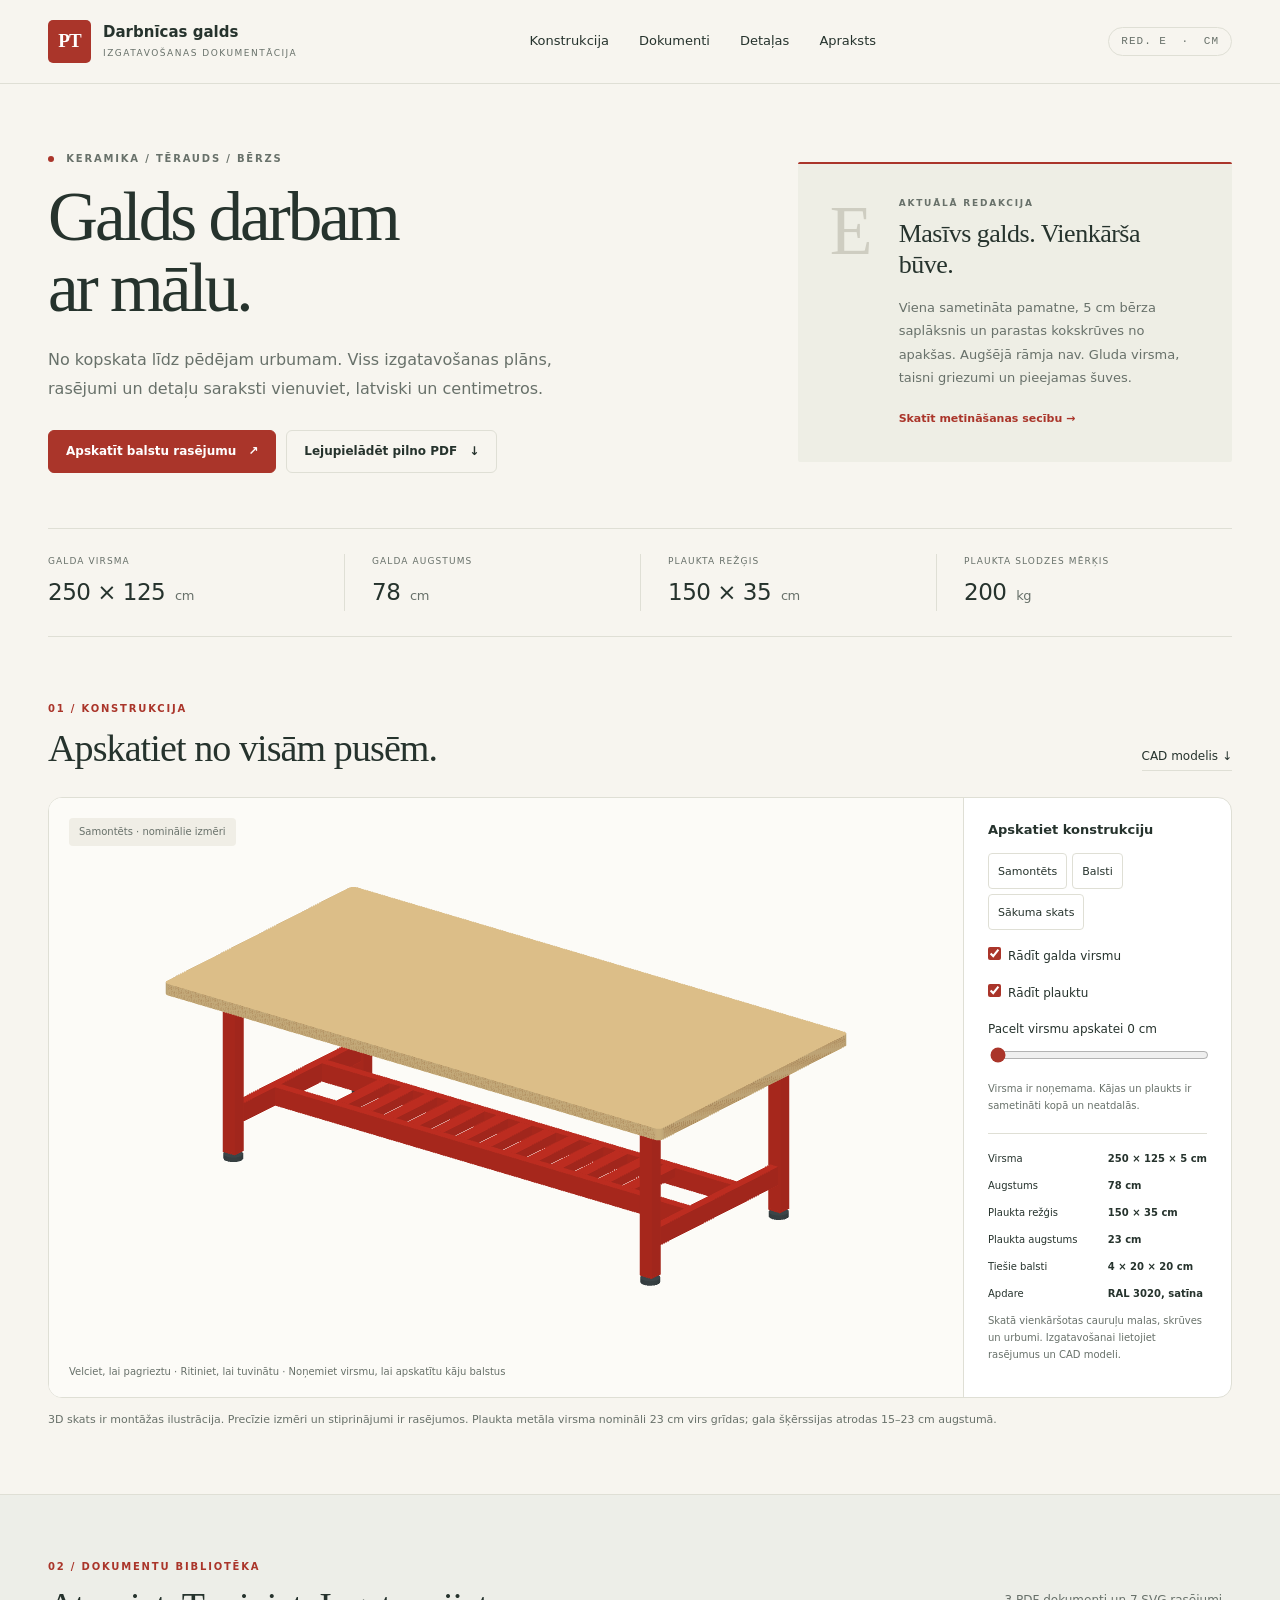
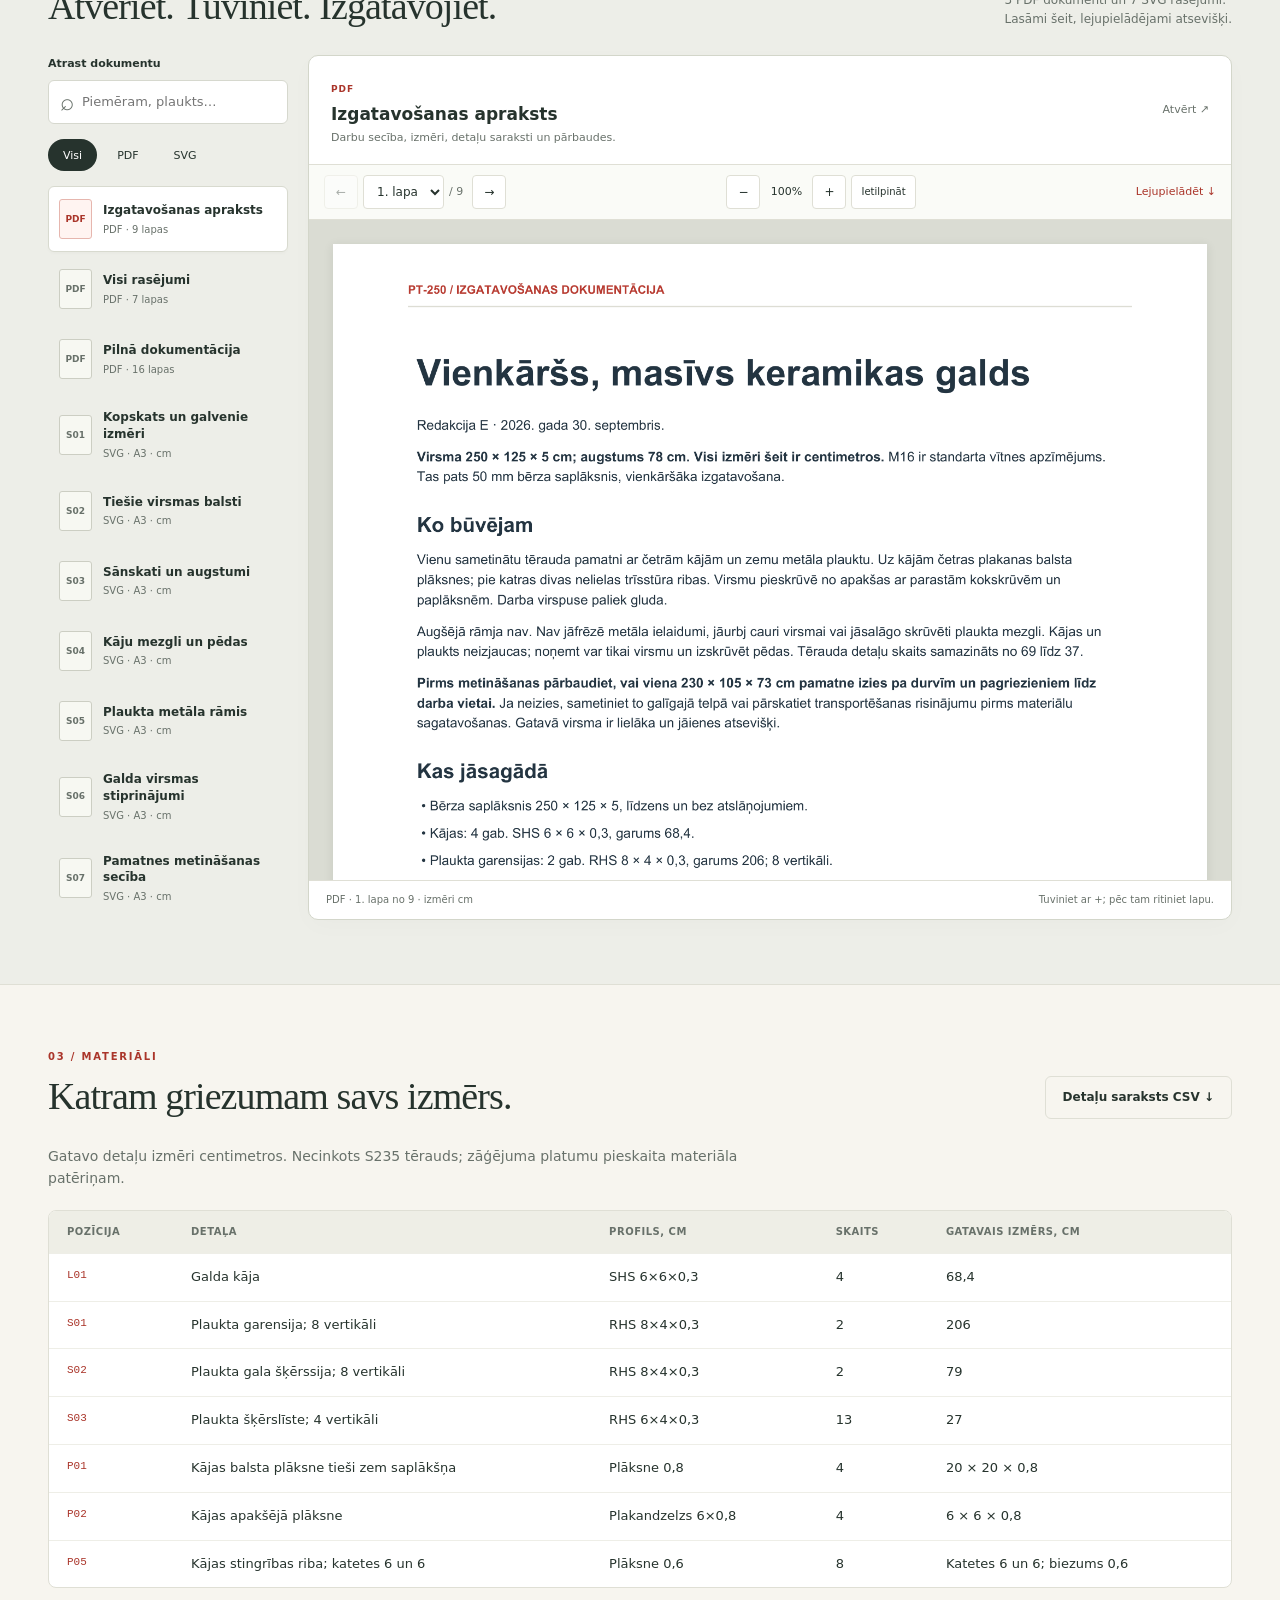
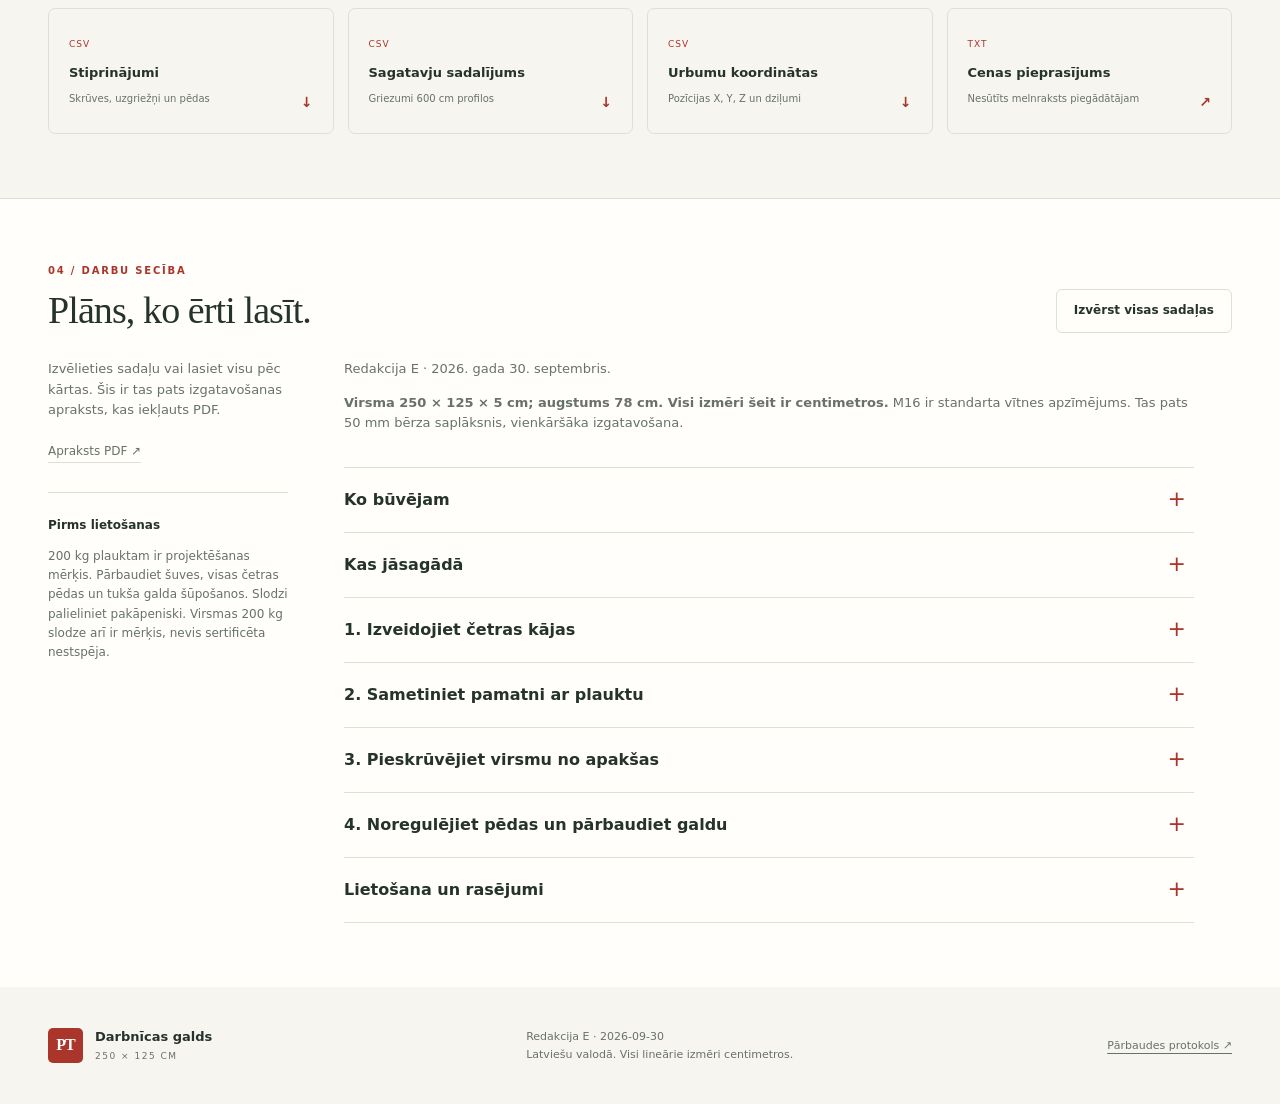
==== commit fc45287e: "Vēl vienkāršāks" ====
--- a/index.html
+++ b/index.html
@@ -14,18 +14,18 @@
 <header class="site-header">
 <a class="brand" href="#saturs" aria-label="PT-250 sākums"><span class="brand-mark" aria-hidden="true">PT</span><span>Darbnīcas galds<small>IZGATAVOŠANAS DOKUMENTĀCIJA</small></span></a>
 <nav aria-label="Galvenā izvēlne"><a href="#modelis">Konstrukcija</a><a href="#dokumenti">Dokumenti</a><a href="#detalas">Detaļas</a><a href="#apraksts">Apraksts</a></nav>
-<span class="revision">RED. D <span aria-hidden="true">·</span> CM</span>
+<span class="revision">RED. E <span aria-hidden="true">·</span> CM</span>
 </header>
 <main id="saturs">
 <section class="intro wrap" aria-labelledby="page-title">
 <div><p class="eyebrow"><span class="dot" aria-hidden="true"></span> KERAMIKA / TĒRAUDS / BĒRZS</p><h1 id="page-title">Galds darbam<br>ar mālu.</h1><p class="lead">No kopskata līdz pēdējam urbumam. Viss izgatavošanas plāns, rasējumi un detaļu saraksti vienuviet, latviski un centimetros.</p><div class="actions"><a class="button primary" href="#doc-S02">Apskatīt balstu rasējumu <span aria-hidden="true">↗</span></a><a class="button" href="pottery-table/workshop-package.pdf" download>Lejupielādēt pilno PDF <span aria-hidden="true">↓</span></a></div></div>
-<div class="project-note"><span class="note-number" aria-hidden="true">D</span><div><p class="eyebrow">AKTUĀLĀ REDAKCIJA</p><h2>Bieza virsma. Stingras kājas.</h2><p>5 cm bērza saplāksnis uz četrām balsta plāksnēm. Metinātas ribas abos virzienos, caurejošas skrūves un kājas savienojošs plaukts. Augšējā rāmja nav.</p><a href="#doc-S04">Skatīt stingro kājas galvu <span aria-hidden="true">→</span></a></div></div>
+<div class="project-note"><span class="note-number" aria-hidden="true">E</span><div><p class="eyebrow">AKTUĀLĀ REDAKCIJA</p><h2>Masīvs galds. Vienkārša būve.</h2><p>Viena sametināta pamatne, 5 cm bērza saplāksnis un parastas kokskrūves no apakšas. Augšējā rāmja nav. Gluda virsma, taisni griezumi un pieejamas šuves.</p><a href="#doc-S07">Skatīt metināšanas secību <span aria-hidden="true">→</span></a></div></div>
 </section>
 <div class="spec-strip wrap" aria-label="Galvenie parametri"><div><span>GALDA VIRSMA</span><strong>250 × 125 <small>cm</small></strong></div><div><span>GALDA AUGSTUMS</span><strong>78 <small>cm</small></strong></div><div><span>PLAUKTA REŽĢIS</span><strong>150 × 35 <small>cm</small></strong></div><div><span>PLAUKTA SLODZES MĒRĶIS</span><strong>200 <small>kg</small></strong></div></div>
 <section class="wrap section" id="modelis" aria-labelledby="model-title">
 <div class="section-heading"><div><p class="eyebrow">01 / KONSTRUKCIJA</p><h2 id="model-title">Apskatiet no visām pusēm.</h2></div><a class="text-link" href="pottery-table/model/table.scad" download>CAD modelis <span aria-hidden="true">↓</span></a></div>
 <div class="workspace"><div class="view"><div class="badge" id="mode">Samontēts · nominālie izmēri</div><canvas id="canvas" aria-label="Interaktīvs keramikas galda trīsdimensiju modelis"></canvas><div id="error" class="error">Pārlūks neatbalsta šo 3D skatu. Atveriet zemāk pieejamos rasējumus.</div><div class="help">Velciet, lai pagrieztu · Ritiniet, lai tuvinātu · Noņemiet virsmu, lai apskatītu kāju balstus</div></div>
-<aside><h2>Apskatiet konstrukciju</h2><div class="buttons"><button id="assembled">Samontēts</button><button id="frame">Balsti</button><button id="reset">Sākuma skats</button></div><label><input type="checkbox" id="top" checked>Rādīt galda virsmu</label><label><input type="checkbox" id="shelf" checked>Rādīt plauktu</label><label for="explode">Atdalīt mezglus <span id="expval">0</span> cm</label><input type="range" id="explode" min="0" max="24" value="0" step="1"><p class="small">Izvērstais skats parāda mezglu savienošanu; izmantojams tikai kā montāžas ilustrācija.</p><div class="details"><span>Virsma</span><span>250 × 125 × 5 cm</span><span>Augstums</span><span>78 cm</span><span>Plaukta režģis</span><span>150 × 35 cm</span><span>Plaukta augstums</span><span>23 cm</span><span>Tiešie balsti</span><span>4 × 30 × 30 cm</span><span>Apdare</span><span>RAL 3020, satīna</span></div><p class="small">Skatā vienkāršotas cauruļu malas, skrūves un urbumi. Izgatavošanai lietojiet rasējumus un CAD modeli.</p></aside></div>
+<aside><h2>Apskatiet konstrukciju</h2><div class="buttons"><button id="assembled">Samontēts</button><button id="frame">Balsti</button><button id="reset">Sākuma skats</button></div><label><input type="checkbox" id="top" checked>Rādīt galda virsmu</label><label><input type="checkbox" id="shelf" checked>Rādīt plauktu</label><label for="explode">Pacelt virsmu apskatei <span id="expval">0</span> cm</label><input type="range" id="explode" min="0" max="24" value="0" step="1"><p class="small">Virsma ir noņemama. Kājas un plaukts ir sametināti kopā un neatdalās.</p><div class="details"><span>Virsma</span><span>250 × 125 × 5 cm</span><span>Augstums</span><span>78 cm</span><span>Plaukta režģis</span><span>150 × 35 cm</span><span>Plaukta augstums</span><span>23 cm</span><span>Tiešie balsti</span><span>4 × 20 × 20 cm</span><span>Apdare</span><span>RAL 3020, satīna</span></div><p class="small">Skatā vienkāršotas cauruļu malas, skrūves un urbumi. Izgatavošanai lietojiet rasējumus un CAD modeli.</p></aside></div>
 
 <p class="fine-print">3D skats ir montāžas ilustrācija. Precīzie izmēri un stiprinājumi ir rasējumos. Plaukta metāla virsma nomināli 23 cm virs grīdas; gala šķērssijas atrodas 15–23 cm augstumā.</p>
 </section>
@@ -34,16 +34,16 @@
 <div class="library">
 <aside class="document-sidebar" aria-label="Dokumentu saraksts"><label class="search-label" for="document-search">Atrast dokumentu</label><div class="search-box"><span aria-hidden="true">⌕</span><input id="document-search" type="search" placeholder="Piemēram, plaukts…" autocomplete="off"></div>
 <div class="filters" role="group" aria-label="Dokumentu veids"><button type="button" data-filter="all" aria-pressed="true">Visi</button><button type="button" data-filter="PDF" aria-pressed="false">PDF</button><button type="button" data-filter="SVG" aria-pressed="false">SVG</button></div>
-<div class="document-list" id="document-list"><a class="document-link" href="pottery-table/construction-guide.pdf" data-document="guide" aria-current="true"><span class="document-symbol" aria-hidden="true">PDF</span><span><strong>Izgatavošanas apraksts</strong><small>PDF · 12 lapas</small></span></a>
+<div class="document-list" id="document-list"><a class="document-link" href="pottery-table/construction-guide.pdf" data-document="guide" aria-current="true"><span class="document-symbol" aria-hidden="true">PDF</span><span><strong>Izgatavošanas apraksts</strong><small>PDF · 9 lapas</small></span></a>
 <a class="document-link" href="pottery-table/drawings.pdf" data-document="drawings"><span class="document-symbol" aria-hidden="true">PDF</span><span><strong>Visi rasējumi</strong><small>PDF · 7 lapas</small></span></a>
-<a class="document-link" href="pottery-table/workshop-package.pdf" data-document="complete"><span class="document-symbol" aria-hidden="true">PDF</span><span><strong>Pilnā dokumentācija</strong><small>PDF · 19 lapas</small></span></a>
+<a class="document-link" href="pottery-table/workshop-package.pdf" data-document="complete"><span class="document-symbol" aria-hidden="true">PDF</span><span><strong>Pilnā dokumentācija</strong><small>PDF · 16 lapas</small></span></a>
 <a class="document-link" href="pottery-table/drawings/S01.svg" data-document="S01"><span class="document-symbol" aria-hidden="true">S01</span><span><strong>Kopskats un galvenie izmēri</strong><small>SVG · A3 · cm</small></span></a>
 <a class="document-link" href="pottery-table/drawings/S02.svg" data-document="S02"><span class="document-symbol" aria-hidden="true">S02</span><span><strong>Tiešie virsmas balsti</strong><small>SVG · A3 · cm</small></span></a>
 <a class="document-link" href="pottery-table/drawings/S03.svg" data-document="S03"><span class="document-symbol" aria-hidden="true">S03</span><span><strong>Sānskati un augstumi</strong><small>SVG · A3 · cm</small></span></a>
 <a class="document-link" href="pottery-table/drawings/S04.svg" data-document="S04"><span class="document-symbol" aria-hidden="true">S04</span><span><strong>Kāju mezgli un pēdas</strong><small>SVG · A3 · cm</small></span></a>
 <a class="document-link" href="pottery-table/drawings/S05.svg" data-document="S05"><span class="document-symbol" aria-hidden="true">S05</span><span><strong>Plaukta metāla rāmis</strong><small>SVG · A3 · cm</small></span></a>
 <a class="document-link" href="pottery-table/drawings/S06.svg" data-document="S06"><span class="document-symbol" aria-hidden="true">S06</span><span><strong>Galda virsmas stiprinājumi</strong><small>SVG · A3 · cm</small></span></a>
-<a class="document-link" href="pottery-table/drawings/S07.svg" data-document="S07"><span class="document-symbol" aria-hidden="true">S07</span><span><strong>Plaukta savienojums ar kāju</strong><small>SVG · A3 · cm</small></span></a></div><p id="no-documents" hidden>Nekas nav atrasts. Pamēģiniet citu vārdu.</p>
+<a class="document-link" href="pottery-table/drawings/S07.svg" data-document="S07"><span class="document-symbol" aria-hidden="true">S07</span><span><strong>Pamatnes metināšanas secība</strong><small>SVG · A3 · cm</small></span></a></div><p id="no-documents" hidden>Nekas nav atrasts. Pamēģiniet citu vārdu.</p>
 </aside>
 <div class="reader" id="reader"><div class="reader-heading"><div><span class="file-type" id="active-type">PDF</span><h3 id="active-title">Izgatavošanas apraksts</h3><p id="active-description">Darbu secība, izmēri un detaļu saraksti.</p></div><a id="original-link" class="icon-link" href="pottery-table/construction-guide.pdf" target="_blank" rel="noopener" aria-label="Atvērt dokumenta oriģinālu jaunā cilnē">Atvērt <span aria-hidden="true">↗</span></a></div>
 <div class="reader-toolbar" aria-label="Dokumenta vadība"><div class="page-controls"><button id="previous-page" type="button" aria-label="Iepriekšējā lapa">←</button><label for="page-select" class="sr-only">Dokumenta lapa</label><select id="page-select" aria-label="Dokumenta lapa"><option>1. lapa</option></select><span id="page-total"></span><button id="next-page" type="button" aria-label="Nākamā lapa">→</button></div><div class="zoom-controls"><button id="zoom-out" type="button" aria-label="Attālināt dokumentu">−</button><output id="zoom-value" aria-label="Tālummaiņa">100%</output><button id="zoom-in" type="button" aria-label="Tuvināt dokumentu">+</button><button id="zoom-fit" type="button">Ietilpināt</button></div><a id="download-document" class="download-link" href="pottery-table/construction-guide.pdf" download>Lejupielādēt <span aria-hidden="true">↓</span></a></div>
@@ -53,100 +53,74 @@
 <noscript><p>Dokumentu skatītāja vadībai nepieciešams JavaScript. Visas saites dokumentu sarakstā atver oriģinālos PDF un SVG; zemāk pieejams arī izgatavošanas apraksts.</p></noscript>
 </div></section>
 <section class="wrap section" id="detalas" aria-labelledby="parts-title"><div class="section-heading"><div><p class="eyebrow">03 / MATERIĀLI</p><h2 id="parts-title">Katram griezumam savs izmērs.</h2></div><a class="button" href="pottery-table/cutting-list.csv" download>Detaļu saraksts CSV ↓</a></div><p class="section-description">Gatavo detaļu izmēri centimetros. Necinkots S235 tērauds; zāģējuma platumu pieskaita materiāla patēriņam.</p>
-<div class="table-scroll" tabindex="0" role="region" aria-label="Tērauda detaļu saraksts; šaurā ekrānā ritināms"><table><caption class="sr-only">Tērauda griešanas saraksts, izmēri cm</caption><thead><tr><th scope="col">Pozīcija</th><th scope="col">Detaļa</th><th scope="col">Profils, cm</th><th scope="col">Skaits</th><th scope="col">Gatavais izmērs, cm</th></tr></thead><tbody><tr><td>L01</td><td>Galda kāja</td><td>SHS 6×6×0,3</td><td>4</td><td>68,4</td></tr><tr><td>S01</td><td>Plaukta garensija; 8 vertikāli</td><td>RHS 8×4×0,3</td><td>2</td><td>206</td></tr><tr><td>S02</td><td>Plaukta gala šķērssija; 8 vertikāli</td><td>RHS 8×4×0,3</td><td>2</td><td>75,8</td></tr><tr><td>S03</td><td>Plaukta šķērslīste; 4 vertikāli</td><td>RHS 6×4×0,3</td><td>13</td><td>27</td></tr><tr><td>P01</td><td>Kājas balsta plāksne tieši zem saplākšņa</td><td>Plāksne 0,8</td><td>4</td><td>30 × 30 × 0,8</td></tr><tr><td>P02</td><td>Kājas apakšējā plāksne</td><td>Plakandzelzs 6×0,8</td><td>4</td><td>6 × 6 × 0,8</td></tr><tr><td>P03</td><td>Plaukta savienojuma plāksne; 4 pie kājām + 4 pie S02</td><td>Plakandzelzs 6×0,8</td><td>8</td><td>16 × 6 × 0,8</td></tr><tr><td>P05</td><td>Kājas stingrības riba; katetes 11 un 11</td><td>Plāksne 0,6</td><td>16</td><td>Katetes 11 un 11; biezums 0,6</td></tr><tr><td>P06</td><td>Virsmas iegremdētā slodzes sadales plāksne</td><td>Plāksne 0,6</td><td>16</td><td>4 × 4 × 0,6</td></tr></tbody></table></div>
+<div class="table-scroll" tabindex="0" role="region" aria-label="Tērauda detaļu saraksts; šaurā ekrānā ritināms"><table><caption class="sr-only">Tērauda griešanas saraksts, izmēri cm</caption><thead><tr><th scope="col">Pozīcija</th><th scope="col">Detaļa</th><th scope="col">Profils, cm</th><th scope="col">Skaits</th><th scope="col">Gatavais izmērs, cm</th></tr></thead><tbody><tr><td>L01</td><td>Galda kāja</td><td>SHS 6×6×0,3</td><td>4</td><td>68,4</td></tr><tr><td>S01</td><td>Plaukta garensija; 8 vertikāli</td><td>RHS 8×4×0,3</td><td>2</td><td>206</td></tr><tr><td>S02</td><td>Plaukta gala šķērssija; 8 vertikāli</td><td>RHS 8×4×0,3</td><td>2</td><td>79</td></tr><tr><td>S03</td><td>Plaukta šķērslīste; 4 vertikāli</td><td>RHS 6×4×0,3</td><td>13</td><td>27</td></tr><tr><td>P01</td><td>Kājas balsta plāksne tieši zem saplākšņa</td><td>Plāksne 0,8</td><td>4</td><td>20 × 20 × 0,8</td></tr><tr><td>P02</td><td>Kājas apakšējā plāksne</td><td>Plakandzelzs 6×0,8</td><td>4</td><td>6 × 6 × 0,8</td></tr><tr><td>P05</td><td>Kājas stingrības riba; katetes 6 un 6</td><td>Plāksne 0,6</td><td>8</td><td>Katetes 6 un 6; biezums 0,6</td></tr></tbody></table></div>
 <div class="resource-grid"><a href="pottery-table/hardware-list.csv" download><span class="resource-type">CSV</span><strong>Stiprinājumi</strong><span>Skrūves, uzgriežņi un pēdas <b aria-hidden="true">↓</b></span></a><a href="pottery-table/stock-cutting.csv" download><span class="resource-type">CSV</span><strong>Sagatavju sadalījums</strong><span>Griezumi 600 cm profilos <b aria-hidden="true">↓</b></span></a><a href="pottery-table/drilling-coordinates.csv" download><span class="resource-type">CSV</span><strong>Urbumu koordinātas</strong><span>Pozīcijas X, Y, Z un dziļumi <b aria-hidden="true">↓</b></span></a><a href="pottery-table/supplier-quote-lv.txt"><span class="resource-type">TXT</span><strong>Cenas pieprasījums</strong><span>Nesūtīts melnraksts piegādātājam <b aria-hidden="true">↗</b></span></a></div>
 </section>
-<section class="guide-section" id="apraksts" aria-labelledby="guide-title"><div class="wrap"><div class="section-heading"><div><p class="eyebrow">04 / DARBU SECĪBA</p><h2 id="guide-title">Plāns, ko ērti lasīt.</h2></div><button class="button" id="expand-guide" type="button" aria-expanded="false">Izvērst visas sadaļas</button></div><div class="guide-layout"><aside class="guide-aside"><p>Izvēlieties sadaļu vai lasiet visu pēc kārtas. Šis ir tas pats izgatavošanas apraksts, kas iekļauts PDF.</p><a href="pottery-table/construction-guide.pdf" class="text-link">Apraksts PDF ↗</a><div class="load-note"><strong>Pirms lietošanas</strong><p>200 kg plauktam ir projektēšanas mērķis. Virsmas slodzes mērķis arī 200 kg. Jāpārbauda mezgli, plātne un tukša galda sānstingrība: 300 N X/Y virzienos un stūros, nobīdes mērķis ≤0,1 cm.</p></div></aside><article class="guide-text"><div class="guide-intro">
-<p>Redakcija D · 2026. gada 30. septembris · Bez augšējā rāmja.</p>
-<p><strong>Visi lineārie izgatavošanas izmēri ir centimetros.</strong> Virsmas 5 cm ir pasūtītāja norādītie 50 mm. M10, M12 un M16 ir standarta vītņu apzīmējumi. Masas kg, pārbaudes spēki N. PDF A3 mēroga kontroles līnija ir 5 cm.</p>
+<section class="guide-section" id="apraksts" aria-labelledby="guide-title"><div class="wrap"><div class="section-heading"><div><p class="eyebrow">04 / DARBU SECĪBA</p><h2 id="guide-title">Plāns, ko ērti lasīt.</h2></div><button class="button" id="expand-guide" type="button" aria-expanded="false">Izvērst visas sadaļas</button></div><div class="guide-layout"><aside class="guide-aside"><p>Izvēlieties sadaļu vai lasiet visu pēc kārtas. Šis ir tas pats izgatavošanas apraksts, kas iekļauts PDF.</p><a href="pottery-table/construction-guide.pdf" class="text-link">Apraksts PDF ↗</a><div class="load-note"><strong>Pirms lietošanas</strong><p>200 kg plauktam ir projektēšanas mērķis. Pārbaudiet šuves, visas četras pēdas un tukša galda šūpošanos. Slodzi palieliniet pakāpeniski. Virsmas 200 kg slodze arī ir mērķis, nevis sertificēta nestspēja.</p></div></aside><article class="guide-text"><div class="guide-intro">
+<p>Redakcija E · 2026. gada 30. septembris.</p>
+<p><strong>Virsma 250 × 125 × 5 cm; augstums 78 cm. Visi izmēri šeit ir centimetros.</strong> M16 ir standarta vītnes apzīmējums. Tas pats 50 mm bērza saplāksnis, vienkāršāka izgatavošana.</p>
 </div>
-<details id="guide-1"><summary>Vienkāršotā konstrukcija</summary><div class="guide-body">
-<p>250 × 125 × 5 bērza saplākšņa virsma balstās tieši uz četrām tērauda kāju galvām. <strong>Augšējā rāmja nav:</strong> izņemtas visas T01, T02 un T03 sijas, dubultās stūru plāksnes, P04 stiprinājuma mēlītes un M6 ieliktņi. Izmanto tikai šīs redakcijas sarakstus. Šī nav instrukcija vienkārši noņemt rāmi no vecās konstrukcijas: mainītas kājas un virsmas savienojumi.</p>
-<p>Katrai kājai ir viena 30 × 30 × 0,8 P01 plāksne, četras metinātas P05 ribas ar 11 × 11 katetēm un četri caurejoši M10. Ribu pāri darbojas abos horizontālajos virzienos; platā plāksne un skrūvju rindu plecs ierobežo kājas pagriešanos pret virsmu. Augšpusē skrūvju galvas balstās iegremdētās P06 tērauda plāksnītēs. P06 un skrūvju galvas ir redzamas, bet vienā līmenī ar darba virsmu.</p>
-<p>Apakšējais metāla plaukts ar astoņām M12 skrūvēm pievienots visām četrām kājām un palīdz tās sasaistīt. Saplākšņa klāja plauktam nav; maisus nes 13 šķērslīstes. Plaukts ir obligāta samontētā galda daļa. To paslēpt 3D skatā drīkst tikai konstrukcijas apskatei; galds ekspluatācijai paredzēts ar plauktu.</p>
-<p>Horizontālo stingrību nodrošina viss savienojumu ceļš, ne tikai virsmas biezums: saplāksnis → caurejošās skrūves un plāksnes → ribas → kājas ar plaukta saitēm → četri stingri noregulēti balsti. Starp P01 un saplāksni neliek mīkstu EPDM vai putu lenti. Savienojumi nedrīkst klikšķēt, slīdēt vai šūpoties.</p>
-<p><strong>Absolūti nulles kustību no rasējuma garantēt nevar.</strong> Elastīga izliece, savienojumu padevība un slīdēšana uz konkrētās grīdas jāpārbauda gatavam galdam. Pieņemšanas mērķis ir ne vairāk par 0,1 sānnobīdi pie 300 N, arī tukšam galdam. Ja galda pārbīde kategoriski nav pieļaujama, jāizmanto mehāniski pie grīdas fiksējami balsti; enkuru izvēle ir atkarīga no faktiskās grīdas. Gumijas pēdas nav enkuru aizvietotājs.</p>
+<details id="guide-1"><summary>Ko būvējam</summary><div class="guide-body">
+<p>Vienu sametinātu tērauda pamatni ar četrām kājām un zemu metāla plauktu. Uz kājām četras plakanas balsta plāksnes; pie katras divas nelielas trīsstūra ribas. Virsmu pieskrūvē no apakšas ar parastām kokskrūvēm un paplāksnēm. Darba virspuse paliek gluda.</p>
+<p>Augšējā rāmja nav. Nav jāfrēzē metāla ielaidumi, jāurbj cauri virsmai vai jāsalāgo skrūvēti plaukta mezgli. Kājas un plaukts neizjaucas; noņemt var tikai virsmu un izskrūvēt pēdas. Tērauda detaļu skaits samazināts no 69 līdz 37.</p>
+<p><strong>Pirms metināšanas pārbaudiet, vai viena 230 × 105 × 73 cm pamatne izies pa durvīm un pagriezieniem līdz darba vietai.</strong> Ja neizies, sametiniet to galīgajā telpā vai pārskatiet transportēšanas risinājumu pirms materiālu sagatavošanas. Gatavā virsma ir lielāka un jāienes atsevišķi.</p>
 </div></details>
-<details id="guide-2"><summary>Izmēri, darba vietas un koordinātas</summary><div class="guide-body">
-<p>Gatavā virsma 250 × 125, augstums 78. Astoņas darba vietas: trīs katrā garajā malā un viena katrā galā. Desmit vietas tikai reizēm, ar mazāku vietu katram. Tērauds necinkots S235, apdare satīna RAL 3020.</p>
-<p>X gar 250 malu, Y gar 125 malu, Z uz augšu no grīdas. Koordinātu sākums ir virsmas stūra projekcija uz grīdu. Rasējumu plāni ir skati no augšas, arī tad, ja virsma noņemta. Apakšskata šablons jāspoguļo.</p>
+<details id="guide-2"><summary>Kas jāsagādā</summary><div class="guide-body">
 <ul>
-<li>W01: 250 × 125 × 5; Z=73–78. BB puse uz augšu; ārējo šķiedru virzienu un plātnes īpašības apstiprināt pirms izgatavošanas.</li>
-<li>Kāju centri: (20;20), (230;20), (20;105), (230;105). SHS 6 × 6 × 0,3; L01 garums 68,4; Z=3,8–72,2.</li>
-<li>P01: 30 × 30 × 0,8; Z=72,2–73; centru koordinātas sakrīt ar kājām. X joslas 5–35 un 215–245, Y joslas 5–35 un 90–120.</li>
-<li>P05 ribu apakšpunkti Z=61,2; galvas lokāli aizņem vietu pie stūriem. Virsmas vidusdaļā brīvais augstums 73.</li>
-<li>Kāju centru attālumi 210 × 85; diagonāle 226,55. Starp P01 iekšmalām gareniski 180, šķērsām 55. Tie ir četri lokāli balsti, nevis nepārtrauktas gala sijas.</li>
-<li>Plaukta maisu zona X=50–200, Y=45–80; 150 × 35; nominālā augša Z=23. Siju apakša 15, šķērslīstu apakša 19.</li>
-<li>Plaukta mezgls ar P03: 216 × 77,4 × 16; X=17–233, Y=23,8–101,2, Z=11–27.</li>
+<li>Bērza saplāksnis 250 × 125 × 5, līdzens un bez atslāņojumiem.</li>
+<li>Kājas: 4 gab. SHS 6 × 6 × 0,3, garums 68,4.</li>
+<li>Plaukta garensijas: 2 gab. RHS 8 × 4 × 0,3, garums 206; 8 vertikāli.</li>
+<li>Plaukta gala sijas: 2 gab. tā paša profila, garums 79; 8 vertikāli.</li>
+<li>Plaukta šķērslīstes: 13 gab. RHS 6 × 4 × 0,3, garums 27; 4 vertikāli.</li>
+<li>Kāju augšējās plāksnes P01: 4 gab. 20 × 20 × 0,8, katrai četri Ø0,9 caurumi. Centri 3 no malām.</li>
+<li>Kāju pēdu plāksnes P02: 4 gab. 6 × 6 × 0,8, katrai Ø1,8 caurums centrā un M16 metināms uzgrieznis.</li>
+<li>Ribas P05: 8 vienādi taisnleņķa trīsstūri ar katetēm 6 un 6, biezums 0,6.</li>
+<li>Virsmai: 16 kvalitatīvas seškanšu galvas kokskrūves Ø0,8 × 4 un 16 paplāksnes, aptuveni 0,2 biezas. Skrūves garums dots zem galvas. Nelietot ģipškartona skrūves.</li>
+<li>4 M16 regulējamas pēdas ar platiem gumijotiem paliktņiem ap Ø8 un kontruzgriežņiem. Pēdas deklarētā nestspēja vismaz 300 kg katrai pie izmantotā regulējuma.</li>
 </ul>
-<p>Pirms griešanas izveidot stūru ribu un zemo gala šķērssiju maketu ar īstajiem krēsliem. Pārbaudīt visas astoņas vietas, īpaši gala vietu pēdu telpu. Saglabāt noņemamo virsmu, četras kājas un viengabala metināto plauktu pārvadāšanai.</p>
+<p>Vienkāršākais ir metāla tirgotājam pasūtīt gatavos taisnos griezumus, trīsstūrus un izurbtās plāksnes. P01 var izgatavot pēc viena urbšanas šablona; P02 ar uzgriezni var palūgt sagatavot metinātājam. Nav vajadzīga precīza frēzēšana. Pilnie saraksti ir CSV un PDF pielikumā; cenas pieprasījuma melnraksts nav nosūtīts.</p>
+<p>Caurulēm pietiek ar vienu 600 cm sagatavi no katra no trim profiliem. Griešanas sarakstā ierēķināts 0,3 zāģējums un 2 rezerve galiem. Profili necinkoti S235; pirms metināšanas notīrīt savienojumu vietas.</p>
 </div></details>
-<details id="guide-3"><summary>Materiāli un iegāde</summary><div class="guide-body">
-<p>Virsmai pilna bērza saplāksnis ar nominālo biezumu 5, piemēram, Riga Ply BB/WG EXT. Ražotājs piedāvā 50 mm biezumu: <a href="https://www.finieris.com/products/riga-ply/" target="_blank" rel="noopener">https://www.finieris.com/products/riga-ply/</a> . Izvēlēties veselu, līdzenu loksni bez atslāņojumiem. Pirms kāju izgatavošanas izmērīt faktisko biezumu; šajā projektā pēdu regulējuma pārbaudes diapazons t=4,81–5,15, ārpus tā izmērus pārskatīt.</p>
-<p>RHS 8 × 4 × 0,3 izmanto tikai plaukta nesošajām sijām, RHS 6 × 4 × 0,3 — plaukta šķērslīstēm, SHS 6 × 6 × 0,3 — kājām. Caurulēm pietiek ar vienu 600 garu sagatavi no katra profila: kopā trīs agrāko piecu vietā. Sadalījums paredz 0,3 zāģējumu katram griezumam un 2 kopējo gala rezervi katrai sagatavei. Plāksnes pasūta atsevišķi pēc cutting-list.csv.</p>
-<p>Iepriekš identificētie profilu kodi saglabāti piedāvājuma melnrakstā; aktuālas cenas, krājumi un sagatavošanas pakalpojumi nav apstiprināti. P01 tagad jāizgriež no 0,8 loksnes, P05 un P06 — no 0,6 loksnes. P06 papildus jāizurbj un jāiegremdē skrūves galva. supplier-quote-lv.txt ir nesūtīts melnraksts; nekas nav pasūtīts.</p>
+<details id="guide-3"><summary>1. Izveidojiet četras kājas</summary><div class="guide-body">
+<p>Piemetiniet M16 uzgriezni P02 augšpusē, kamēr plāksne vēl ir atsevišķi. Pārbaudiet pēdas ieskrūvēšanos. Tad piemetiniet P02 pie kājas apakšas, uzgriezni atstājot caurules iekšpusē.</p>
+<p>P01 centrējiet uz kājas augšgala. Katrā kājā pievienojiet divas 6 × 6 trīsstūra ribas: vienu garuma, otru platuma virzienā, abas vērstas uz galda vidu. S04 parādīts pirmais stūris; pārējiem stūriem izvietojumu spoguļojiet. Šuves savieno abas ribas katetes ar kāju un augšējo plāksni. Skrūvju caurumi paliek brīvi stūros.</p>
+<p>Caurules gala savienojumu ar plāksni un ribas sametiniet pilnībā, ne tikai pieķeriet. Strādājiet pārmaiņus pretējās pusēs, lai plāksni mazāk savērptu. Tai cieši jāpieguļ virsmai. Uz 0,3 sienas vispirms izmēģiniet metinājumu tāda paša profila atgriezumā; stiprības šuves nenoslīpējiet plānas.</p>
 </div></details>
-<details id="guide-4"><summary>Kāju galvas un pretšūpošanās mezgli</summary><div class="guide-body">
-<p>Katra L01 68,4 gara. Zem tās P02 6 × 6 × 0,8 ar Ø1,8 centrā un M16 metināmu uzgriezni caurulē. Augšā centrēta viena P01 30 × 30 × 0,8, tieši pret virsmas apakšu. Tā aizstāj iepriekšējo plākšņu pāri un visas augšējās sijas.</p>
-<p>P01 četri Ø1,05 caurumi; centri 4 no katras malas, kvadrāts 22 × 22. Pa vienai P05 ribai katras kājas plaknes vidū: taisnleņķa trīsstūris ar katetēm 11 un biezumu 0,6. Viena katete pie L01, otra zem P01. Ribu izvirzījums no kājas sienas 11; līdz P01 malai paliek 1. Ribas Z=61,2–72,2. Skrūves ir stūros ārpus ribu zonām, ar vietu paplāksnēm un atslēgai.</p>
-<p>Kājas galvu metina šablonā: pilns caurules gala savienojums ar P01 un nepārtrauktas ribu šuves pie abām katetēm no abām ribas pusēm. Savienojumus ar 0,3 caurules sienu izgatavotājs dimensionē pēc faktiskā materiāla un slodzes; lielāka šuve pati par sevi nedrīkst pārslogot plāno sienu. Pieķeršanas punkti neaizstāj nesošas šuves. Metināt simetriski, kontrolēt deformāciju. P01 virsmai jābūt līdzenai ar novirzi ne vairāk par 0,05; izliekta plāksne jāizlabo, nevis jāsavelk pret koku ar skrūvēm.</p>
-<p>Pēc visu kāju un plaukta montāžas P01 jābalsta saplāksnis cieši. Nelīdzenumus novērš ar apstrādi vai stingrām pilnas saskares starplikām un pēdu regulēšanu. Savienojumā nedrīkst būt mīksta krāsas kārta, putu lente vai spraugas. Ribu sānu šuves nenoslīpēt plānas.</p>
+<details id="guide-4"><summary>2. Sametiniet pamatni ar plauktu</summary><div class="guide-body">
+<p>Vispirms izgatavojiet divus vienādus galus: divas kājas un viena 79 cm gara S02 starp tām. Sijas apakša ir 11,2 virs kājas caurules apakšgala. Ar nominālajām pēdām tas ir 15 virs grīdas, sijas augša 23. Iestatīšanai izmantojiet vienādus atgriezumus kā starplikas.</p>
+<p>S02 gali tieši pieguļ kāju iekšējām sienām. Caurules griež taisni; nav slīpu stūru. Pirms griešanas pārbaudiet faktisko aili, bet saglabājiet kāju centru attālumu 85. Galiem cieši jāpieguļ; lielas spraugas neaizpildiet ar nejaušiem metinājuma pikučiem.</p>
+<p>Savienojiet abus galus ar divām 206 cm S01 garensijām. To ārmalas ir 45 un 80 no vienas garās virsmas malas; plaukta kopējais platums 35. Garensijas piemetina starp gala siju iekšējām plaknēm. Visiem četriem nesošajiem profiliem 8 cm vertikāli.</p>
+<p>Ievietojiet 13 šķērslīstes, katru 27 garu, ar 4 cm vertikāli. To augšas vienā līmenī ar garensiju augšām. Pirmās līstes ārmalu novietojiet 50 no galda gala; starp līstēm atstājiet 6 spraugu. Vienu 6 cm platu atgriezumu lietojiet kā atkārtojamu šablonu. Režģa zona sanāk 150 × 35.</p>
+<p>Vispirms visu tikai pieķeriet. Pārbaudiet taisnleņķus, vienādu augstumu un abas kāju centru diagonāles: nomināli 226,55, starpība ne vairāk par 0,2. Četrām augšējām plāksnēm jāatrodas vienā plaknē. Tad metiniet pārmaiņus pretējās pusēs. Gala siju savienojumus ar kājām un pārējos nesošos savienojumus sametiniet pa pieejamo perimetru. Gatavam galdam ar pieķeršanas punktiem nepietiek.</p>
+<p>Slēgtajiem profiliem paredzētos ventilācijas urbumus skatiet koordinātu sarakstā; atveres izveido pirms profila aizmetināšanas. Ja pamatni pulverkrāsosiet, ventilāciju un noteci saskaņojiet ar krāsotāju. Metāla režģa augšējās malas noslīpējiet gludas, lai tās neplēstu māla maisus.</p>
 </div></details>
-<details id="guide-5"><summary>Virsmas caurejošie stiprinājumi</summary><div class="guide-body">
-<p>Kopā 16 M10 gremdgalvas skrūves, klase 8.8, kopgarums 7,5 AR galvu. Četras katrai kājai. X=9;31;219;241 un Y=9;31;94;116 — visas 16 X/Y kombinācijas. Pārnest pēc sausās montāžas. Caurumi Ø1,05 cauri P01 un saplāksnim; bez ovālām spraugām. Ja detaļas nesakrīt, labot ģeometriju, nevis izveidot lielas spraugas.</p>
-<p>Katrai galvai paredzēta atsevišķa P06 4 × 4 × 0,6. Saplākšņa augšpusē izfrēzē atbilstošu 4 × 4 ligzdu nomināli 0,6 dziļu, atstājot 4,4 saplākšņa zem tās. Ligzdas stūrus salāgo ar P06 noapaļojumu. P06 urbums Ø1,05; augšpusē konuss pēc izvēlētās M10 galvas, nomināli 90°, Ø2 un 0,5 dziļums. Pirms sērijas izgatavot vienu paraugu: galvai jāsēž metālā, P06 un galvai jābūt vienā līmenī ar virsmu. Nepieļaut gremdgalvas tiešu spiešanu kokā.</p>
-<p>Zem P01 viena M10 paplāksne nomināli 0,2 un pašfiksējošs uzgrieznis nomināli 1 augsts. Pie t=5,15 skrūvei aiz uzgriežņa paliek 0,35; vajag pilnu fiksācijas daļas saķeri un vismaz divas vītnes aiz uzgriežņa. Izvēlēties pilnas vītnes vai pietiekama vītnes garuma skrūves; pārbaudīt faktisko komplektu, nepaļauties tikai uz nomināliem izmēriem.</p>
-<p>Pievilkt krusteniski, pakāpeniski līdz ciešai saskarei, nesaspiežot un neiespiežot saplāksni. Neizmantot tērauda M10 savienojuma lielu standarta pievilkšanas momentu automātiski uz koka mezgla. Pievilkumu nosaka izgatavotājs uz faktiskā materiāla un parauga; pēc pirmās nedēļas un sezonālām mitruma izmaiņām to pārbauda atkārtoti. Koka ieliktņi vai īsas skrūves no apakšas šos caurejošos stiprinājumus neaizstāj.</p>
-<p>W01 stūri R2,5, malas R0,4. Abas puses, malas, ligzdas un caurejošos urbumus aizsargā pret mitrumu. P06 var apstrādāt darba virsmai piemērotā pārklājumā, saglabājot vienādu līmeni un cietu saskari. Virsmu nelīmē pie tērauda, lai to varētu noņemt.</p>
+<details id="guide-5"><summary>3. Pieskrūvējiet virsmu no apakšas</summary><div class="guide-body">
+<p>Saplākšņa malas noapaļojiet vai rūpīgi noslīpējiet. Aizsargājiet abas puses, malas un urbumus pret mitrumu ar izvēlētu apdari pēc tās ražotāja instrukcijas.</p>
+<p>Droši atbalstiet virsmu ar apakšu uz augšu un uzlieciet pamatni. Tā jānovieto centrā: P01 ārmalas 10 no virsmas malām; kāju centri 20 no malām. Pārnesiet 16 caurumu vietas caur P01. Ja izmantojat koordinātas: X=13;27;223;237 un Y=13;27;98;112, visas kombinācijas. Tie ir skati no augšas; uz apgrieztas virsmas orientāciju pārbaudiet ar pašu pamatni.</p>
+<p>Izurbiet priekšurbumus no apakšas ar dziļuma ierobežotāju līdz 3,2. Diametru nosaka izvēlētās kokskrūves ražotājs; izmēģiniet vienu skrūvi tāda paša saplākšņa atgriezumā. Pievienojiet paplāksnes un ieskrūvējiet Ø0,8 × 4 kokskrūves. Nomināli 0,8 plāksne + 0,2 paplāksne + 3 ieskrūvējums = 4, tāpēc līdz virspusei paliek ap 2 cm. <strong>Cauri darba virsmai nav jāurbj.</strong></p>
+<p>Pēdējo pievilkšanu veiciet ar rokas atslēgu, līdz savienojums ciešs. Nesabojājiet vītni kokā ar pārmērīgu spēku. Starp plāksni un virsmu nelieciet mīkstu putu lenti. Virsmas svaru balsta plāksnes; skrūves notur to vietā. Smago galdu ceļ aiz tērauda pamatnes, nevis saplākšņa malas. Ja virsmu bieži noņemsiet, pārbaudiet, vai kokskrūvju vietas nav izļodzītas.</p>
 </div></details>
-<details id="guide-6"><summary>Plaukts 200 kg māla maisiem</summary><div class="guide-body">
-<p>Divas S02 gala šķērssijas izgatavo no 8 × 4 × 0,3 profila, <strong>8 vertikāli</strong>. Gatavais garums 75,8. Tās atrodas X=18–22 un 228–232, Y=24,6–100,4, Z=15–23. Abos galos piemetina P03 plāksni 16 augstu, 6 platu un 0,8 biezu; tā centrēta pret caurules galu. Plāksnes ir Z=11–27, tātad virs un zem sijas izvirzās pa 4.</p>
-<p>Divas S01 garensijas, tā paša profila un orientācijas, ir 206 garas. Tās metina starp gala šķērssiju iekšējām plaknēm: X=22–228; Y=45–49 un 76–80; Z=15–23. Trīspadsmit S03 šķērslīstes no 6 × 4 × 0,3 profila, <strong>4 vertikāli</strong>, ir 27 garas, Y=49–76, Z=19–23. To centri X=53; 65; 77; 89; 101; 113; 125; 137; 149; 161; 173; 185; 197. Centru solis 12; brīvā sprauga starp 6 platām līstēm 6. Pirmās un pēdējās līstes ārmalas nosaka režģa zonas galus X=50 un 200.</p>
-<p>Pie katras kājas uz iekšpusi vērstās plaknes piemetina otru P03. Fiksēto plākšņu koordinātas: X=17–23 vai 227–233; tuvākajam kāju pārim Y=23–23,8, tālākajam Y=101,2–102. Noņemamās plāksnes atrodas attiecīgi Y=23,8–24,6 un Y=100,4–101,2. Starp kāju iekšējām plaknēm ir 79: <strong>0,8 + 0,8 + 75,8 + 0,8 + 0,8 = 79</strong>.</p>
-<p>Katram P03 pārim divi Ø1,3 urbumi, centri plāksnes platuma vidū un Z=12,5 un 25,5. Vertikālais centru attālums 13; attālums no augšējās un apakšējās malas 1,5. Asis Y virzienā. No kājas caurules apakšgala P03 apakša atrodas 7,2 augstumā, urbumu centri — 8,7 un 21,7 augstumā.</p>
-<p>Izmanto astoņas M12 skrūves, klase 8.8, garums 3,5, un astoņas paplāksnes 0,25. Skrūves ievieto no plaukta puses. M12 pilna augstuma uzgriežņus metina fiksētās P03 aizmugurē; tiem paredz astoņas Ø3 atveres kāju iekšējās sienās. Izveidot atveres un uzgriežņu šuves, kamēr mezgls vēl pieejams. P03 piemetināt pie kājas ar nepārtrauktām sānu šuvēm visā pieejamajā garumā; S02 galu savienot ar noņemamo P03 pa caurules perimetru.</p>
-<p>Četrus mezglus salāgot šablonā ar pie virsmas uzstādītajām kājām. Plāksnēm jāsaskaras cieši, skrūvēm jāievietojas bez kāju vai siju piespiedu saliekšanas. Sausajā montāžā pārbaudīt atslēgas piekļuvi abām skrūvēm. Pirms skrūvju galīgās pievilkšanas visas detaļas nostādīt vietā; plauktu ievietot, kamēr kāju M10 skrūves vēl nav galīgi pievilktas.</p>
+<details id="guide-6"><summary>4. Noregulējiet pēdas un pārbaudiet galdu</summary><div class="guide-body">
+<p>Nominālais augstums: 3 pēda + 0,8 P02 + 68,4 kāja + 0,8 P01 + 5 virsma = 78. Ja faktiskās virsmas biezums ir t, pēdas augstums līdz P02 apakšai ir 8 − t. Pie t=4,81–5,15 tas ir 3,19–2,85. Izvēlieties pēdu, kurai šajā diapazonā paliek pilna uzgriežņa vītnes saķere. Augstuma maiņa nedaudz maina arī plaukta augstumu.</p>
+<ul>
+<li>Vēl pirms virsmas uzlikšanas apskatiet šuves un pārbaudiet tukšo pamatni. Šaubīgu šuvi parādiet pieredzējušam metinātājam, īpaši gala sijas savienojumu ar kāju.</li>
+<li>Galīgajā vietā noregulējiet visas četras pēdas, lai katra stingri balstās uz grīdas. Fiksējiet kontruzgriežņus. Spiediet pārmaiņus katru galda stūri: nedrīkst būt klaboņas vai šūpošanās uz trim kājām.</li>
+<li>Stingri piespiediet tukšu galdu no abām garajām un abām īsajām malām. Šuvēs un plākšņu savienojumos nedrīkst būt redzamas kustības. Ja viss galds slīd, pārbaudiet pēdu saķeri ar grīdu; vajadzības gadījumā izmantojiet grīdai piemērotu fiksāciju.</li>
+<li>Māla maisus pievienojiet pakāpeniski un vienmērīgi pa režģi, nevis visus vienā punktā. Vērojiet šuves, plaukta un virsmas lieci. Pie plaisāšanas, kustības vai paliekošas deformācijas pārtrauciet un novērsiet cēloni.</li>
+<li>Pārbaudiet kokskrūves un pēdu kontruzgriežņus pēc pirmās lietošanas nedēļas un pēc pārvietošanas.</li>
+</ul>
+<p>200 kg uz plaukta un 200 kg vienmērīgi uz virsmas saglabāti kā projektēšanas mērķi, nevis pārbaudīta vai sertificēta nestspēja. Metinājumu kvalitāti un faktiskās plātnes lieci nevar garantēt ar detaļu sarakstu; smago paredzēto slodzi izmēģina tikai pēc savienojumu apskates. Galds nav pakāpiens vai sēdvieta.</p>
 </div></details>
-<details id="guide-7"><summary>Pēdas, grīda un augstums</summary><div class="guide-body">
-<p>Nominālā ķēde: <strong>3 balsts + 0,8 P02 + 68,4 L01 + 0,8 P01 + 5 virsma = 78</strong>. Faktiskam biezumam t pēdas augstums līdz P02 apakšai ir 8 − t; pie t=4,81–5,15 regulējums 3,19–2,85. Visi tērauda Z pārvietojas par 5 − t. Plaukta nominālais augstums tad 23 + (5 − t); tas nav neatkarīgi regulējams.</p>
-<p>Četri M16 regulējami balsti ar platiem neslīdošiem paliktņiem ap Ø8, deklarēto nestspēju vismaz 300 kg katram paredzētajā regulējumā un plāniem kontruzgriežņiem. Saglabāt pilnu uzgriežņa vītnes saķeri un pēc līmeņošanas fiksēt visas četras pēdas. Neatstāt vienu kāju viegli paceltu; pārbaudīt spiežot pārmaiņus katru stūri. Mīksti, augsti paliktņi var palielināt šūpošanos.</p>
-<p>Uz faktiskās grīdas pārbaudīt tukša galda slīdēšanu abos virzienos. Māla maisu svars nav līdzeklis savienojumu brīvkustības noslēpšanai. Ja darba spēki pārbīda galdu vai obligāti vajadzīga mehāniska fiksācija, izvēlēties pie grīdas stiprināmas pēdas. Uzstādītājs pārbauda grīdas pamatni un izvēlas četrus piemērotus stiprinājumus; grīdas enkuri un to urbumi nav universālā šī galda saraksta daļa. To nevar atrisināt, minot enkura izmēru bez grīdas datiem.</p>
-</div></details>
-<details id="guide-8"><summary>Darbu secība un apdare</summary><div class="guide-body">
-<ul>
-<li>Pārbaudīt telpas piekļuvi, faktiskās virsmas biezumu un astoņu vietu maketu. Izvēlēties skrūves, uzgriežņus un pēdas; izgatavot vienu P06/M10 paraugu.</li>
-<li>Sagriezt un marķēt visas detaļas. Izurbt P01, P02, P03 un P06; izveidot kāju uzgriežņu atveres. Uzgriežņus sametināt, kamēr mezgli pieejami. Urbumi tikai norādītajās cauruļu sienās.</li>
-<li>Izgatavot četras kājas ar P01, P02 un visām 16 P05 ribām. Kontrolēt P01 līdzenumu un perpendikularitāti pret kāju. P03 salāgot ar plauktu pirms galīgās metināšanas.</li>
-<li>Sametināt plaukta sijas, 13 šķērslīstes un četras noņemamās P03. Noslēgtām caurulēm nodrošināt ventilāciju; saskaņot caurumu izvietojumu ar krāsotāju.</li>
-<li>Uz droši balstītas, apgrieztas virsmas izkārtot kājas un plauktu. Pārbaudīt diagonāles, P01 saskari, skrūvju un atslēgu piekļuvi. Izurbt un izfrēzēt virsmu pēc salāgošanas.</li>
-<li>Veikt pilnu sauso montāžu un kompetenta izgatavotāja savienojumu pārbaudi. Pēc tam pakāpeniski pārbaudīt slodzi un horizontālo kustību. Ja pārbaude neizdodas, labot mezglu un atkārtot, nevis pieņemt, ka biezā virsma visu kompensē.</li>
-<li>Tēraudu krāsot satīna RAL 3020; vītnes un precīzās saskares plaknes pasargāt no biezas krāsas kārtas. Saplāksni pārklāt no visām pusēm ar mitrai darba videi piemērotu apdari pēc tās ražotāja norādēm.</li>
-<li>Galīgajā vietā samontēt virsmu, kājas un obligāto plauktu. Nolīmeņot un fiksēt pēdas; atkārtoti pārbaudīt šūpošanos un slīdēšanu uz faktiskās grīdas. P06 un skrūves nedrīkst ķerties aiz darba dēļiem vai auduma.</li>
-</ul>
-<p>Māla mīcīšanai saglabāti divi noņemami 60 × 45 × 2,1 saplākšņa dēļi ar nostieptu, nomaināmu audeklu un mīkstām skavām. Pēc darba tos noņem un izžāvē. Smago galdu un virsmu pārvieto ar piemērotu celšanas aprīkojumu un pietiekamu cilvēku skaitu. Izjaucot plauktu izkraut un noņemt vispirms; virsmu droši atbalstīt pirms kāju atskrūvēšanas.</p>
-</div></details>
-<details id="guide-9"><summary>Pieņemšana: slodze un šūpošanās</summary><div class="guide-body">
-<p>200 kg uz plaukta un 200 kg vienmērīgi uz virsmas ir <strong>projektēšanas un pieņemšanas mērķi, nevis sertificēta nestspēja</strong>. Ražotāja loksnes dati un vienkāršas siju formulas nepierāda četru balstu galda nestspēju. Kompetentam izgatavotājam jāpārbauda plātne, koka saspiešana un urbumi, galvu un plaukta savienojumi, metinājumi un pēdas pirms praktiskās slogošanas.</p>
-<ul>
-<li>Pierakstīt faktisko virsmas biezumu, kāju centru diagonāles (starpība ≤0,2) un P01 saskari. Nav redzamu spraugu, ieliektas plāksnes vai vaļīgu skrūvju. Visi četri balsti stingri uz grīdas.</li>
-<li>Tukšam galdam ar spēka mērītāju pakāpeniski pielikt 100, 200, 300 N virsmas augstumā katrā X/Y virzienā. Atkārtot pie katra stūra, lai pārbaudītu arī vērpi. Pēc 300 N sasniegšanas turēt 10 sekundes; katru virzienu atkārtot 10 reizes. Nenostāties iespējamās pārbīdes ceļā.</li>
-<li>Ar pret grīdu neatkarīgi balstītu indikatoru mērīt virsmas sānnobīdi: pie 300 N mērķis ≤0,1, pēc atslogošanas ≤0,02. Atsevišķi vērot pēdu slīdēšanu un galvu/saplākšņa relatīvo kustību. Nav klikšķu, pēdu pacelšanās, grīdas pārbīdes vai pieaugošas brīvkustības. Šis ir darbnīcas kritērijs, nevis standartizēts sertifikācijas tests.</li>
-<li>Plauktu pakāpeniski slogot ar vienmērīgi izvietotiem 50, 100, 150, 200 kg. Maisi pāri vairākām līstēm un abām garensijām; bez triecieniem. Pie 200 kg garensiju izlieces mērķis ≤0,3; pēc atslogošanas nav izmērāmas paliekošas deformācijas.</li>
-<li>Virsmu atsevišķi pārbaudīt ar vienmērīgi sadalītiem 50, 100, 150, 200 kg, ja iepriekšējais plātnes un savienojumu novērtējums to pieļauj. Mērīt centru un malu viduspunktus; praktiskais tūlītējās izlieces mērķis ≤0,6, pēc atslogošanas paliekošā izliece ≤0,05. Ja darba procesam vajag mazāku elastīgo izlieci, kritēriju saskaņot pirms izgatavošanas. Pārbaude neapstiprina neierobežotu ilglaicīgu 200 kg glabāšanu uz virsmas.</li>
-<li>Pēc atsevišķo testu pieņemšanas pārbaudīt paredzēto vienlaicīgo slodzi un atkārtot horizontālo pārbaudi. Pārtraukt pie plaisām, pēdu pacelšanās, slīdēšanas, koka iespiedumiem vai pieaugošas deformācijas.</li>
-<li>Pēc pirmās nedēļas, pārvietošanas, atkārtotas montāžas un sezonālām mitruma izmaiņām pārbaudīt pievilkumu, pēdu kontruzgriežņus un kustību. Neatbilstošu galdu nelietot, līdz cēlonis novērsts un tests atkārtots.</li>
-</ul>
-</div></details>
-<details id="guide-10"><summary>Dokumentu komplekts un pārbaudes robežas</summary><div class="guide-body">
-<p>S01 kopskats; S02 tiešie virsmas balsti; S03 augstumi; S04 kāju galvas; S05 plaukts; S06 caurejošie virsmas stiprinājumi; S07 plaukta savienojums ar kāju. CSV saraksti, CAD modelis, vietne, PDF un ZIP atjaunoti no viena modeļa. Aprēķinu pieņēmumi, masa un automātisko ģeometrijas pārbaužu rezultāti ir verification.md un PDF pielikumā. Svara ietaupījums iegūts no augšējā rāmja izņemšanas, nevis plaukta nestspējas detaļu samazināšanas.</p>
-<p>Automātiskās pārbaudes apstiprina nominālo izmēru un detaļu savietojamību. Tās nav fiziska galda pārbaude, pilns plātnes aprēķins vai garantija par nekustīgumu. Pirms izgatavošanas īpaši jāapstiprina četru lokālu balstu plātnes darbība un mezglu horizontālā stingrība. P06/skrūves 3D skatā vienkāršotas; izgatavošanai lieto S04, S06 un koordinātu sarakstu.</p>
-<p>CSV atdalītājs semikols, decimālatdalītājs komats; JSON un OpenSCAD viena vienība ir 1 cm un decimālatdalītājs punkts. PDF lapas drukāt faktiskajā izmērā un pārbaudīt 5 cm kontroles līniju. Avoti bērza saplākšņa īpašībām: <a href="https://www.finieris.com/products/riga-ply/" target="_blank" rel="noopener">https://www.finieris.com/products/riga-ply/</a> un <a href="https://www.finieris.com/wp-content/uploads/2026/05/RigaWood_PlywoodHandbook.pdf" target="_blank" rel="noopener">https://www.finieris.com/wp-content/uploads/2026/05/RigaWood_PlywoodHandbook.pdf</a> .</p>
+<details id="guide-7"><summary>Lietošana un rasējumi</summary><div class="guide-body">
+<p>Saglabātas astoņas vietas: trīs katrā garajā malā, viena katrā galā. Pirms gala metināšanas ar īstajiem krēsliem pārbaudiet vietu ceļiem un pēdām; zemās gala sijas atrodas 15–23 virs grīdas. Divi noņemami 60 × 45 × 2,1 saplākšņa dēļi ar audeklu un mīkstām skavām der māla mīcīšanai. Pēc darba tos noņem un izžāvē.</p>
+<p>S01 kopskats; S02 balstu izvietojums; S03 augstumi; S04 vienkāršās kāju galvas; S05 plaukts; S06 kokskrūves no apakšas; S07 metināšanas secība. Precīzie izgatavošanas izmēri ir rasējumos un CSV. Izmantojiet tikai redakciju E; iepriekšējās versijas detaļas nav jāsajauc ar šo.</p>
+<p>Aprēķinu piezīmes un automātisko izmēru pārbaužu rezultāti ir verification.md un PDF pielikumā. PDF drukājot pārbaudiet 5 cm kontroles līniju. JSON un CAD viena vienība ir 1 cm. Bērza saplākšņa ražotāja informācija: <a href="https://www.finieris.com/products/riga-ply/" target="_blank" rel="noopener">https://www.finieris.com/products/riga-ply/</a> .</p>
 </div></details></article></div></div></section>
-<footer class="site-footer wrap"><a class="brand" href="#saturs"><span class="brand-mark" aria-hidden="true">PT</span><span>Darbnīcas galds<small>250 × 125 CM</small></span></a><p>Redakcija D · 2026-09-30<br>Latviešu valodā. Visi lineārie izmēri centimetros.</p><a href="pottery-table/verification.md">Pārbaudes protokols ↗</a></footer>
+<footer class="site-footer wrap"><a class="brand" href="#saturs"><span class="brand-mark" aria-hidden="true">PT</span><span>Darbnīcas galds<small>250 × 125 CM</small></span></a><p>Redakcija E · 2026-09-30<br>Latviešu valodā. Visi lineārie izmēri centimetros.</p><a href="pottery-table/verification.md">Pārbaudes protokols ↗</a></footer>
 </main>
-<script type="application/json" id="document-data">[{"id": "guide", "type": "PDF", "title": "Izgatavošanas apraksts", "description": "Darbu secība, izmēri, detaļu saraksti un pārbaudes.", "file": "pottery-table/construction-guide.pdf", "pages": ["site-assets\\pdf-pages\\guide-01.png", "site-assets\\pdf-pages\\guide-02.png", "site-assets\\pdf-pages\\guide-03.png", "site-assets\\pdf-pages\\guide-04.png", "site-assets\\pdf-pages\\guide-05.png", "site-assets\\pdf-pages\\guide-06.png", "site-assets\\pdf-pages\\guide-07.png", "site-assets\\pdf-pages\\guide-08.png", "site-assets\\pdf-pages\\guide-09.png", "site-assets\\pdf-pages\\guide-10.png", "site-assets\\pdf-pages\\guide-11.png", "site-assets\\pdf-pages\\guide-12.png"], "keywords": "plāns instrukcija"}, {"id": "drawings", "type": "PDF", "title": "Visi rasējumi", "description": "Septiņas A3 lapas ar izgatavošanas izmēriem centimetros.", "file": "pottery-table/drawings.pdf", "pages": ["pottery-table/drawings/S01.svg", "pottery-table/drawings/S02.svg", "pottery-table/drawings/S03.svg", "pottery-table/drawings/S04.svg", "pottery-table/drawings/S05.svg", "pottery-table/drawings/S06.svg", "pottery-table/drawings/S07.svg"], "keywords": "rāmis plaukts kājas"}, {"id": "complete", "type": "PDF", "title": "Pilnā dokumentācija", "description": "Izgatavošanas apraksts un visi septiņi rasējumi vienā PDF.", "file": "pottery-table/workshop-package.pdf", "pages": ["site-assets\\pdf-pages\\guide-01.png", "site-assets\\pdf-pages\\guide-02.png", "site-assets\\pdf-pages\\guide-03.png", "site-assets\\pdf-pages\\guide-04.png", "site-assets\\pdf-pages\\guide-05.png", "site-assets\\pdf-pages\\guide-06.png", "site-assets\\pdf-pages\\guide-07.png", "site-assets\\pdf-pages\\guide-08.png", "site-assets\\pdf-pages\\guide-09.png", "site-assets\\pdf-pages\\guide-10.png", "site-assets\\pdf-pages\\guide-11.png", "site-assets\\pdf-pages\\guide-12.png", "pottery-table/drawings/S01.svg", "pottery-table/drawings/S02.svg", "pottery-table/drawings/S03.svg", "pottery-table/drawings/S04.svg", "pottery-table/drawings/S05.svg", "pottery-table/drawings/S06.svg", "pottery-table/drawings/S07.svg"], "keywords": "pilns plāns"}, {"id": "S01", "type": "SVG", "title": "Kopskats un galvenie izmēri", "description": "Galda izskats, izmēri un pārvadāšanas mezgli.", "file": "pottery-table/drawings/S01.svg", "pages": ["pottery-table/drawings/S01.svg"], "keywords": "S01"}, {"id": "S02", "type": "SVG", "title": "Tiešie virsmas balsti", "description": "Četras stingras kāju galvas; bez augšējā rāmja.", "file": "pottery-table/drawings/S02.svg", "pages": ["pottery-table/drawings/S02.svg"], "keywords": "S02"}, {"id": "S03", "type": "SVG", "title": "Sānskati un augstumi", "description": "Galda un metāla plaukta augstumu ķēde.", "file": "pottery-table/drawings/S03.svg", "pages": ["pottery-table/drawings/S03.svg"], "keywords": "S03"}, {"id": "S04", "type": "SVG", "title": "Kāju mezgli un pēdas", "description": "Augšējās plāksnes, stiprinājuma ribas un regulējamie balsti.", "file": "pottery-table/drawings/S04.svg", "pages": ["pottery-table/drawings/S04.svg"], "keywords": "S04"}, {"id": "S05", "type": "SVG", "title": "Plaukta metāla rāmis", "description": "13 šķērslīstes, 6 cm spraugas; maisi balstās uz metāla.", "file": "pottery-table/drawings/S05.svg", "pages": ["pottery-table/drawings/S05.svg"], "keywords": "S05"}, {"id": "S06", "type": "SVG", "title": "Galda virsmas stiprinājumi", "description": "16 caurejoši M10 un vienā līmenī iegremdētas P06.", "file": "pottery-table/drawings/S06.svg", "pages": ["pottery-table/drawings/S06.svg"], "keywords": "S06"}, {"id": "S07", "type": "SVG", "title": "Plaukta savienojums ar kāju", "description": "P03 plāksnes un divas M12 skrūves katrā savienojumā.", "file": "pottery-table/drawings/S07.svg", "pages": ["pottery-table/drawings/S07.svg"], "keywords": "S07"}]</script>
+<script type="application/json" id="document-data">[{"id": "guide", "type": "PDF", "title": "Izgatavošanas apraksts", "description": "Darbu secība, izmēri, detaļu saraksti un pārbaudes.", "file": "pottery-table/construction-guide.pdf", "pages": ["site-assets\\pdf-pages\\guide-01.png", "site-assets\\pdf-pages\\guide-02.png", "site-assets\\pdf-pages\\guide-03.png", "site-assets\\pdf-pages\\guide-04.png", "site-assets\\pdf-pages\\guide-05.png", "site-assets\\pdf-pages\\guide-06.png", "site-assets\\pdf-pages\\guide-07.png", "site-assets\\pdf-pages\\guide-08.png", "site-assets\\pdf-pages\\guide-09.png"], "keywords": "plāns instrukcija"}, {"id": "drawings", "type": "PDF", "title": "Visi rasējumi", "description": "Septiņas A3 lapas ar izgatavošanas izmēriem centimetros.", "file": "pottery-table/drawings.pdf", "pages": ["pottery-table/drawings/S01.svg", "pottery-table/drawings/S02.svg", "pottery-table/drawings/S03.svg", "pottery-table/drawings/S04.svg", "pottery-table/drawings/S05.svg", "pottery-table/drawings/S06.svg", "pottery-table/drawings/S07.svg"], "keywords": "rāmis plaukts kājas"}, {"id": "complete", "type": "PDF", "title": "Pilnā dokumentācija", "description": "Izgatavošanas apraksts un visi septiņi rasējumi vienā PDF.", "file": "pottery-table/workshop-package.pdf", "pages": ["site-assets\\pdf-pages\\guide-01.png", "site-assets\\pdf-pages\\guide-02.png", "site-assets\\pdf-pages\\guide-03.png", "site-assets\\pdf-pages\\guide-04.png", "site-assets\\pdf-pages\\guide-05.png", "site-assets\\pdf-pages\\guide-06.png", "site-assets\\pdf-pages\\guide-07.png", "site-assets\\pdf-pages\\guide-08.png", "site-assets\\pdf-pages\\guide-09.png", "pottery-table/drawings/S01.svg", "pottery-table/drawings/S02.svg", "pottery-table/drawings/S03.svg", "pottery-table/drawings/S04.svg", "pottery-table/drawings/S05.svg", "pottery-table/drawings/S06.svg", "pottery-table/drawings/S07.svg"], "keywords": "pilns plāns"}, {"id": "S01", "type": "SVG", "title": "Kopskats un galvenie izmēri", "description": "Galda izskats, izmēri un pārvadāšanas mezgli.", "file": "pottery-table/drawings/S01.svg", "pages": ["pottery-table/drawings/S01.svg"], "keywords": "S01"}, {"id": "S02", "type": "SVG", "title": "Tiešie virsmas balsti", "description": "Četras stingras kāju galvas; bez augšējā rāmja.", "file": "pottery-table/drawings/S02.svg", "pages": ["pottery-table/drawings/S02.svg"], "keywords": "S02"}, {"id": "S03", "type": "SVG", "title": "Sānskati un augstumi", "description": "Galda un metāla plaukta augstumu ķēde.", "file": "pottery-table/drawings/S03.svg", "pages": ["pottery-table/drawings/S03.svg"], "keywords": "S03"}, {"id": "S04", "type": "SVG", "title": "Kāju mezgli un pēdas", "description": "Augšējās plāksnes, stiprinājuma ribas un regulējamie balsti.", "file": "pottery-table/drawings/S04.svg", "pages": ["pottery-table/drawings/S04.svg"], "keywords": "S04"}, {"id": "S05", "type": "SVG", "title": "Plaukta metāla rāmis", "description": "13 šķērslīstes, 6 cm spraugas; maisi balstās uz metāla.", "file": "pottery-table/drawings/S05.svg", "pages": ["pottery-table/drawings/S05.svg"], "keywords": "S05"}, {"id": "S06", "type": "SVG", "title": "Galda virsmas stiprinājumi", "description": "16 parastas kokskrūves no apakšas; augšpuse gluda.", "file": "pottery-table/drawings/S06.svg", "pages": ["pottery-table/drawings/S06.svg"], "keywords": "S06"}, {"id": "S07", "type": "SVG", "title": "Pamatnes metināšanas secība", "description": "Plaukts piemetināts kājām; vienkārši, pieejami savienojumi.", "file": "pottery-table/drawings/S07.svg", "pages": ["pottery-table/drawings/S07.svg"], "keywords": "S07"}]</script>
 <script>
-const PARTS=[{"mark":"P01","instance":"P01-1","origin":[5,5,72.2],"size":[30,30,0.8],"group":"legs","kind":"plate","axis":null,"wall":0,"holes":[{"x":9,"y":9,"z":72.2,"d":1.05,"depth":0.8,"axis":"z","purpose":"M10 caurejo\u0161s stiprin\u0101jums"},{"x":9,"y":31,"z":72.2,"d":1.05,"depth":0.8,"axis":"z","purpose":"M10 caurejo\u0161s stiprin\u0101jums"},{"x":31,"y":9,"z":72.2,"d":1.05,"depth":0.8,"axis":"z","purpose":"M10 caurejo\u0161s stiprin\u0101jums"},{"x":31,"y":31,"z":72.2,"d":1.05,"depth":0.8,"axis":"z","purpose":"M10 caurejo\u0161s stiprin\u0101jums"}],"slots":[]},{"mark":"P06","instance":"P06-1-1","origin":[7,7,77.4],"size":[4,4,0.6],"group":"top_hardware","kind":"plate","axis":null,"wall":0,"holes":[{"x":9,"y":9,"z":77.4,"d":1.05,"depth":0.6,"axis":"z","purpose":"M10; aug\u0161pus\u0113 gremd\u0113jums p\u0113c galvas"}],"slots":[]},{"mark":"P06","instance":"P06-1-2","origin":[7,29,77.4],"size":[4,4,0.6],"group":"top_hardware","kind":"plate","axis":null,"wall":0,"holes":[{"x":9,"y":31,"z":77.4,"d":1.05,"depth":0.6,"axis":"z","purpose":"M10; aug\u0161pus\u0113 gremd\u0113jums p\u0113c galvas"}],"slots":[]},{"mark":"P06","instance":"P06-1-3","origin":[29,7,77.4],"size":[4,4,0.6],"group":"top_hardware","kind":"plate","axis":null,"wall":0,"holes":[{"x":31,"y":9,"z":77.4,"d":1.05,"depth":0.6,"axis":"z","purpose":"M10; aug\u0161pus\u0113 gremd\u0113jums p\u0113c galvas"}],"slots":[]},{"mark":"P06","instance":"P06-1-4","origin":[29,29,77.4],"size":[4,4,0.6],"group":"top_hardware","kind":"plate","axis":null,"wall":0,"holes":[{"x":31,"y":31,"z":77.4,"d":1.05,"depth":0.6,"axis":"z","purpose":"M10; aug\u0161pus\u0113 gremd\u0113jums p\u0113c galvas"}],"slots":[]},{"mark":"L01","instance":"L01-1","origin":[17,17,3.8],"size":[6,6,68.4],"group":"legs","kind":"tube","axis":"z","wall":0.3,"holes":[{"x":20,"y":22.7,"z":12.5,"d":3,"depth":0.3,"axis":"y","purpose":"M12 plaukta uzgrie\u017e\u0146a atvere"},{"x":20,"y":22.7,"z":25.5,"d":3,"depth":0.3,"axis":"y","purpose":"M12 plaukta uzgrie\u017e\u0146a atvere"}],"slots":[]},{"mark":"P02","instance":"P02-1","origin":[17,17,3],"size":[6,6,0.8],"group":"legs","kind":"plate","axis":null,"wall":0,"holes":[{"x":20,"y":20,"z":3,"d":1.8,"depth":0.8,"axis":"z","purpose":"skr\u016bves caurums"}],"slots":[]},{"mark":"P05","instance":"P05-1-1","kind":"gusset","group":"legs","centre":[20,20],"side":0,"top":72.2,"leg":11,"thickness":0.6},{"mark":"P05","instance":"P05-1-2","kind":"gusset","group":"legs","centre":[20,20],"side":1,"top":72.2,"leg":11,"thickness":0.6},{"mark":"P05","instance":"P05-1-3","kind":"gusset","group":"legs","centre":[20,20],"side":2,"top":72.2,"leg":11,"thickness":0.6},{"mark":"P05","instance":"P05-1-4","kind":"gusset","group":"legs","centre":[20,20],"side":3,"top":72.2,"leg":11,"thickness":0.6},{"mark":"P03","instance":"P03-L1","origin":[17,23,11],"size":[6,0.8,16],"group":"legs","kind":"plate","axis":null,"wall":0,"holes":[{"x":20,"y":23,"z":12.5,"d":1.3,"depth":0.8,"axis":"y","purpose":"skr\u016bves caurums"},{"x":20,"y":23,"z":25.5,"d":1.3,"depth":0.8,"axis":"y","purpose":"skr\u016bves caurums"}],"slots":[]},{"mark":"P03","instance":"P03-S1","origin":[17,23.8,11],"size":[6,0.8,16],"group":"shelf","kind":"plate","axis":null,"wall":0,"holes":[{"x":20,"y":23.8,"z":12.5,"d":1.3,"depth":0.8,"axis":"y","purpose":"skr\u016bves caurums"},{"x":20,"y":23.8,"z":25.5,"d":1.3,"depth":0.8,"axis":"y","purpose":"skr\u016bves caurums"}],"slots":[]},{"mark":"P01","instance":"P01-2","origin":[215,5,72.2],"size":[30,30,0.8],"group":"legs","kind":"plate","axis":null,"wall":0,"holes":[{"x":219,"y":9,"z":72.2,"d":1.05,"depth":0.8,"axis":"z","purpose":"M10 caurejo\u0161s stiprin\u0101jums"},{"x":219,"y":31,"z":72.2,"d":1.05,"depth":0.8,"axis":"z","purpose":"M10 caurejo\u0161s stiprin\u0101jums"},{"x":241,"y":9,"z":72.2,"d":1.05,"depth":0.8,"axis":"z","purpose":"M10 caurejo\u0161s stiprin\u0101jums"},{"x":241,"y":31,"z":72.2,"d":1.05,"depth":0.8,"axis":"z","purpose":"M10 caurejo\u0161s stiprin\u0101jums"}],"slots":[]},{"mark":"P06","instance":"P06-2-1","origin":[217,7,77.4],"size":[4,4,0.6],"group":"top_hardware","kind":"plate","axis":null,"wall":0,"holes":[{"x":219,"y":9,"z":77.4,"d":1.05,"depth":0.6,"axis":"z","purpose":"M10; aug\u0161pus\u0113 gremd\u0113jums p\u0113c galvas"}],"slots":[]},{"mark":"P06","instance":"P06-2-2","origin":[217,29,77.4],"size":[4,4,0.6],"group":"top_hardware","kind":"plate","axis":null,"wall":0,"holes":[{"x":219,"y":31,"z":77.4,"d":1.05,"depth":0.6,"axis":"z","purpose":"M10; aug\u0161pus\u0113 gremd\u0113jums p\u0113c galvas"}],"slots":[]},{"mark":"P06","instance":"P06-2-3","origin":[239,7,77.4],"size":[4,4,0.6],"group":"top_hardware","kind":"plate","axis":null,"wall":0,"holes":[{"x":241,"y":9,"z":77.4,"d":1.05,"depth":0.6,"axis":"z","purpose":"M10; aug\u0161pus\u0113 gremd\u0113jums p\u0113c galvas"}],"slots":[]},{"mark":"P06","instance":"P06-2-4","origin":[239,29,77.4],"size":[4,4,0.6],"group":"top_hardware","kind":"plate","axis":null,"wall":0,"holes":[{"x":241,"y":31,"z":77.4,"d":1.05,"depth":0.6,"axis":"z","purpose":"M10; aug\u0161pus\u0113 gremd\u0113jums p\u0113c galvas"}],"slots":[]},{"mark":"L01","instance":"L01-2","origin":[227,17,3.8],"size":[6,6,68.4],"group":"legs","kind":"tube","axis":"z","wall":0.3,"holes":[{"x":230,"y":22.7,"z":12.5,"d":3,"depth":0.3,"axis":"y","purpose":"M12 plaukta uzgrie\u017e\u0146a atvere"},{"x":230,"y":22.7,"z":25.5,"d":3,"depth":0.3,"axis":"y","purpose":"M12 plaukta uzgrie\u017e\u0146a atvere"}],"slots":[]},{"mark":"P02","instance":"P02-2","origin":[227,17,3],"size":[6,6,0.8],"group":"legs","kind":"plate","axis":null,"wall":0,"holes":[{"x":230,"y":20,"z":3,"d":1.8,"depth":0.8,"axis":"z","purpose":"skr\u016bves caurums"}],"slots":[]},{"mark":"P05","instance":"P05-2-1","kind":"gusset","group":"legs","centre":[230,20],"side":0,"top":72.2,"leg":11,"thickness":0.6},{"mark":"P05","instance":"P05-2-2","kind":"gusset","group":"legs","centre":[230,20],"side":1,"top":72.2,"leg":11,"thickness":0.6},{"mark":"P05","instance":"P05-2-3","kind":"gusset","group":"legs","centre":[230,20],"side":2,"top":72.2,"leg":11,"thickness":0.6},{"mark":"P05","instance":"P05-2-4","kind":"gusset","group":"legs","centre":[230,20],"side":3,"top":72.2,"leg":11,"thickness":0.6},{"mark":"P03","instance":"P03-L2","origin":[227,23,11],"size":[6,0.8,16],"group":"legs","kind":"plate","axis":null,"wall":0,"holes":[{"x":230,"y":23,"z":12.5,"d":1.3,"depth":0.8,"axis":"y","purpose":"skr\u016bves caurums"},{"x":230,"y":23,"z":25.5,"d":1.3,"depth":0.8,"axis":"y","purpose":"skr\u016bves caurums"}],"slots":[]},{"mark":"P03","instance":"P03-S2","origin":[227,23.8,11],"size":[6,0.8,16],"group":"shelf","kind":"plate","axis":null,"wall":0,"holes":[{"x":230,"y":23.8,"z":12.5,"d":1.3,"depth":0.8,"axis":"y","purpose":"skr\u016bves caurums"},{"x":230,"y":23.8,"z":25.5,"d":1.3,"depth":0.8,"axis":"y","purpose":"skr\u016bves caurums"}],"slots":[]},{"mark":"P01","instance":"P01-3","origin":[5,90,72.2],"size":[30,30,0.8],"group":"legs","kind":"plate","axis":null,"wall":0,"holes":[{"x":9,"y":94,"z":72.2,"d":1.05,"depth":0.8,"axis":"z","purpose":"M10 caurejo\u0161s stiprin\u0101jums"},{"x":9,"y":116,"z":72.2,"d":1.05,"depth":0.8,"axis":"z","purpose":"M10 caurejo\u0161s stiprin\u0101jums"},{"x":31,"y":94,"z":72.2,"d":1.05,"depth":0.8,"axis":"z","purpose":"M10 caurejo\u0161s stiprin\u0101jums"},{"x":31,"y":116,"z":72.2,"d":1.05,"depth":0.8,"axis":"z","purpose":"M10 caurejo\u0161s stiprin\u0101jums"}],"slots":[]},{"mark":"P06","instance":"P06-3-1","origin":[7,92,77.4],"size":[4,4,0.6],"group":"top_hardware","kind":"plate","axis":null,"wall":0,"holes":[{"x":9,"y":94,"z":77.4,"d":1.05,"depth":0.6,"axis":"z","purpose":"M10; aug\u0161pus\u0113 gremd\u0113jums p\u0113c galvas"}],"slots":[]},{"mark":"P06","instance":"P06-3-2","origin":[7,114,77.4],"size":[4,4,0.6],"group":"top_hardware","kind":"plate","axis":null,"wall":0,"holes":[{"x":9,"y":116,"z":77.4,"d":1.05,"depth":0.6,"axis":"z","purpose":"M10; aug\u0161pus\u0113 gremd\u0113jums p\u0113c galvas"}],"slots":[]},{"mark":"P06","instance":"P06-3-3","origin":[29,92,77.4],"size":[4,4,0.6],"group":"top_hardware","kind":"plate","axis":null,"wall":0,"holes":[{"x":31,"y":94,"z":77.4,"d":1.05,"depth":0.6,"axis":"z","purpose":"M10; aug\u0161pus\u0113 gremd\u0113jums p\u0113c galvas"}],"slots":[]},{"mark":"P06","instance":"P06-3-4","origin":[29,114,77.4],"size":[4,4,0.6],"group":"top_hardware","kind":"plate","axis":null,"wall":0,"holes":[{"x":31,"y":116,"z":77.4,"d":1.05,"depth":0.6,"axis":"z","purpose":"M10; aug\u0161pus\u0113 gremd\u0113jums p\u0113c galvas"}],"slots":[]},{"mark":"L01","instance":"L01-3","origin":[17,102,3.8],"size":[6,6,68.4],"group":"legs","kind":"tube","axis":"z","wall":0.3,"holes":[{"x":20,"y":102,"z":12.5,"d":3,"depth":0.3,"axis":"y","purpose":"M12 plaukta uzgrie\u017e\u0146a atvere"},{"x":20,"y":102,"z":25.5,"d":3,"depth":0.3,"axis":"y","purpose":"M12 plaukta uzgrie\u017e\u0146a atvere"}],"slots":[]},{"mark":"P02","instance":"P02-3","origin":[17,102,3],"size":[6,6,0.8],"group":"legs","kind":"plate","axis":null,"wall":0,"holes":[{"x":20,"y":105,"z":3,"d":1.8,"depth":0.8,"axis":"z","purpose":"skr\u016bves caurums"}],"slots":[]},{"mark":"P05","instance":"P05-3-1","kind":"gusset","group":"legs","centre":[20,105],"side":0,"top":72.2,"leg":11,"thickness":0.6},{"mark":"P05","instance":"P05-3-2","kind":"gusset","group":"legs","centre":[20,105],"side":1,"top":72.2,"leg":11,"thickness":0.6},{"mark":"P05","instance":"P05-3-3","kind":"gusset","group":"legs","centre":[20,105],"side":2,"top":72.2,"leg":11,"thickness":0.6},{"mark":"P05","instance":"P05-3-4","kind":"gusset","group":"legs","centre":[20,105],"side":3,"top":72.2,"leg":11,"thickness":0.6},{"mark":"P03","instance":"P03-L3","origin":[17,101.2,11],"size":[6,0.8,16],"group":"legs","kind":"plate","axis":null,"wall":0,"holes":[{"x":20,"y":101.2,"z":12.5,"d":1.3,"depth":0.8,"axis":"y","purpose":"skr\u016bves caurums"},{"x":20,"y":101.2,"z":25.5,"d":1.3,"depth":0.8,"axis":"y","purpose":"skr\u016bves caurums"}],"slots":[]},{"mark":"P03","instance":"P03-S3","origin":[17,100.4,11],"size":[6,0.8,16],"group":"shelf","kind":"plate","axis":null,"wall":0,"holes":[{"x":20,"y":100.4,"z":12.5,"d":1.3,"depth":0.8,"axis":"y","purpose":"skr\u016bves caurums"},{"x":20,"y":100.4,"z":25.5,"d":1.3,"depth":0.8,"axis":"y","purpose":"skr\u016bves caurums"}],"slots":[]},{"mark":"P01","instance":"P01-4","origin":[215,90,72.2],"size":[30,30,0.8],"group":"legs","kind":"plate","axis":null,"wall":0,"holes":[{"x":219,"y":94,"z":72.2,"d":1.05,"depth":0.8,"axis":"z","purpose":"M10 caurejo\u0161s stiprin\u0101jums"},{"x":219,"y":116,"z":72.2,"d":1.05,"depth":0.8,"axis":"z","purpose":"M10 caurejo\u0161s stiprin\u0101jums"},{"x":241,"y":94,"z":72.2,"d":1.05,"depth":0.8,"axis":"z","purpose":"M10 caurejo\u0161s stiprin\u0101jums"},{"x":241,"y":116,"z":72.2,"d":1.05,"depth":0.8,"axis":"z","purpose":"M10 caurejo\u0161s stiprin\u0101jums"}],"slots":[]},{"mark":"P06","instance":"P06-4-1","origin":[217,92,77.4],"size":[4,4,0.6],"group":"top_hardware","kind":"plate","axis":null,"wall":0,"holes":[{"x":219,"y":94,"z":77.4,"d":1.05,"depth":0.6,"axis":"z","purpose":"M10; aug\u0161pus\u0113 gremd\u0113jums p\u0113c galvas"}],"slots":[]},{"mark":"P06","instance":"P06-4-2","origin":[217,114,77.4],"size":[4,4,0.6],"group":"top_hardware","kind":"plate","axis":null,"wall":0,"holes":[{"x":219,"y":116,"z":77.4,"d":1.05,"depth":0.6,"axis":"z","purpose":"M10; aug\u0161pus\u0113 gremd\u0113jums p\u0113c galvas"}],"slots":[]},{"mark":"P06","instance":"P06-4-3","origin":[239,92,77.4],"size":[4,4,0.6],"group":"top_hardware","kind":"plate","axis":null,"wall":0,"holes":[{"x":241,"y":94,"z":77.4,"d":1.05,"depth":0.6,"axis":"z","purpose":"M10; aug\u0161pus\u0113 gremd\u0113jums p\u0113c galvas"}],"slots":[]},{"mark":"P06","instance":"P06-4-4","origin":[239,114,77.4],"size":[4,4,0.6],"group":"top_hardware","kind":"plate","axis":null,"wall":0,"holes":[{"x":241,"y":116,"z":77.4,"d":1.05,"depth":0.6,"axis":"z","purpose":"M10; aug\u0161pus\u0113 gremd\u0113jums p\u0113c galvas"}],"slots":[]},{"mark":"L01","instance":"L01-4","origin":[227,102,3.8],"size":[6,6,68.4],"group":"legs","kind":"tube","axis":"z","wall":0.3,"holes":[{"x":230,"y":102,"z":12.5,"d":3,"depth":0.3,"axis":"y","purpose":"M12 plaukta uzgrie\u017e\u0146a atvere"},{"x":230,"y":102,"z":25.5,"d":3,"depth":0.3,"axis":"y","purpose":"M12 plaukta uzgrie\u017e\u0146a atvere"}],"slots":[]},{"mark":"P02","instance":"P02-4","origin":[227,102,3],"size":[6,6,0.8],"group":"legs","kind":"plate","axis":null,"wall":0,"holes":[{"x":230,"y":105,"z":3,"d":1.8,"depth":0.8,"axis":"z","purpose":"skr\u016bves caurums"}],"slots":[]},{"mark":"P05","instance":"P05-4-1","kind":"gusset","group":"legs","centre":[230,105],"side":0,"top":72.2,"leg":11,"thickness":0.6},{"mark":"P05","instance":"P05-4-2","kind":"gusset","group":"legs","centre":[230,105],"side":1,"top":72.2,"leg":11,"thickness":0.6},{"mark":"P05","instance":"P05-4-3","kind":"gusset","group":"legs","centre":[230,105],"side":2,"top":72.2,"leg":11,"thickness":0.6},{"mark":"P05","instance":"P05-4-4","kind":"gusset","group":"legs","centre":[230,105],"side":3,"top":72.2,"leg":11,"thickness":0.6},{"mark":"P03","instance":"P03-L4","origin":[227,101.2,11],"size":[6,0.8,16],"group":"legs","kind":"plate","axis":null,"wall":0,"holes":[{"x":230,"y":101.2,"z":12.5,"d":1.3,"depth":0.8,"axis":"y","purpose":"skr\u016bves caurums"},{"x":230,"y":101.2,"z":25.5,"d":1.3,"depth":0.8,"axis":"y","purpose":"skr\u016bves caurums"}],"slots":[]},{"mark":"P03","instance":"P03-S4","origin":[227,100.4,11],"size":[6,0.8,16],"group":"shelf","kind":"plate","axis":null,"wall":0,"holes":[{"x":230,"y":100.4,"z":12.5,"d":1.3,"depth":0.8,"axis":"y","purpose":"skr\u016bves caurums"},{"x":230,"y":100.4,"z":25.5,"d":1.3,"depth":0.8,"axis":"y","purpose":"skr\u016bves caurums"}],"slots":[]},{"mark":"S01","instance":"S01-1","origin":[22,45,15],"size":[206,4,8],"group":"shelf","kind":"tube","axis":"x","wall":0.3,"holes":[{"x":125,"y":47,"z":15,"d":0.6,"depth":0.3,"axis":"z","purpose":"ventil\u0101cija"}],"slots":[]},{"mark":"S01","instance":"S01-2","origin":[22,76,15],"size":[206,4,8],"group":"shelf","kind":"tube","axis":"x","wall":0.3,"holes":[{"x":125,"y":78,"z":15,"d":0.6,"depth":0.3,"axis":"z","purpose":"ventil\u0101cija"}],"slots":[]},{"mark":"S02","instance":"S02-1","origin":[18,24.6,15],"size":[4,75.8,8],"group":"shelf","kind":"tube","axis":"y","wall":0.3,"holes":[{"x":20,"y":62.5,"z":15,"d":0.6,"depth":0.3,"axis":"z","purpose":"ventil\u0101cija"}],"slots":[]},{"mark":"S02","instance":"S02-2","origin":[228,24.6,15],"size":[4,75.8,8],"group":"shelf","kind":"tube","axis":"y","wall":0.3,"holes":[{"x":230,"y":62.5,"z":15,"d":0.6,"depth":0.3,"axis":"z","purpose":"ventil\u0101cija"}],"slots":[]},{"mark":"S03","instance":"S03-1","origin":[50,49,19],"size":[6,27,4],"group":"shelf","kind":"tube","axis":"y","wall":0.3,"holes":[{"x":53,"y":62.5,"z":19,"d":0.6,"depth":0.3,"axis":"z","purpose":"ventil\u0101cija"}],"slots":[]},{"mark":"S03","instance":"S03-2","origin":[62,49,19],"size":[6,27,4],"group":"shelf","kind":"tube","axis":"y","wall":0.3,"holes":[{"x":65,"y":62.5,"z":19,"d":0.6,"depth":0.3,"axis":"z","purpose":"ventil\u0101cija"}],"slots":[]},{"mark":"S03","instance":"S03-3","origin":[74,49,19],"size":[6,27,4],"group":"shelf","kind":"tube","axis":"y","wall":0.3,"holes":[{"x":77,"y":62.5,"z":19,"d":0.6,"depth":0.3,"axis":"z","purpose":"ventil\u0101cija"}],"slots":[]},{"mark":"S03","instance":"S03-4","origin":[86,49,19],"size":[6,27,4],"group":"shelf","kind":"tube","axis":"y","wall":0.3,"holes":[{"x":89,"y":62.5,"z":19,"d":0.6,"depth":0.3,"axis":"z","purpose":"ventil\u0101cija"}],"slots":[]},{"mark":"S03","instance":"S03-5","origin":[98,49,19],"size":[6,27,4],"group":"shelf","kind":"tube","axis":"y","wall":0.3,"holes":[{"x":101,"y":62.5,"z":19,"d":0.6,"depth":0.3,"axis":"z","purpose":"ventil\u0101cija"}],"slots":[]},{"mark":"S03","instance":"S03-6","origin":[110,49,19],"size":[6,27,4],"group":"shelf","kind":"tube","axis":"y","wall":0.3,"holes":[{"x":113,"y":62.5,"z":19,"d":0.6,"depth":0.3,"axis":"z","purpose":"ventil\u0101cija"}],"slots":[]},{"mark":"S03","instance":"S03-7","origin":[122,49,19],"size":[6,27,4],"group":"shelf","kind":"tube","axis":"y","wall":0.3,"holes":[{"x":125,"y":62.5,"z":19,"d":0.6,"depth":0.3,"axis":"z","purpose":"ventil\u0101cija"}],"slots":[]},{"mark":"S03","instance":"S03-8","origin":[134,49,19],"size":[6,27,4],"group":"shelf","kind":"tube","axis":"y","wall":0.3,"holes":[{"x":137,"y":62.5,"z":19,"d":0.6,"depth":0.3,"axis":"z","purpose":"ventil\u0101cija"}],"slots":[]},{"mark":"S03","instance":"S03-9","origin":[146,49,19],"size":[6,27,4],"group":"shelf","kind":"tube","axis":"y","wall":0.3,"holes":[{"x":149,"y":62.5,"z":19,"d":0.6,"depth":0.3,"axis":"z","purpose":"ventil\u0101cija"}],"slots":[]},{"mark":"S03","instance":"S03-10","origin":[158,49,19],"size":[6,27,4],"group":"shelf","kind":"tube","axis":"y","wall":0.3,"holes":[{"x":161,"y":62.5,"z":19,"d":0.6,"depth":0.3,"axis":"z","purpose":"ventil\u0101cija"}],"slots":[]},{"mark":"S03","instance":"S03-11","origin":[170,49,19],"size":[6,27,4],"group":"shelf","kind":"tube","axis":"y","wall":0.3,"holes":[{"x":173,"y":62.5,"z":19,"d":0.6,"depth":0.3,"axis":"z","purpose":"ventil\u0101cija"}],"slots":[]},{"mark":"S03","instance":"S03-12","origin":[182,49,19],"size":[6,27,4],"group":"shelf","kind":"tube","axis":"y","wall":0.3,"holes":[{"x":185,"y":62.5,"z":19,"d":0.6,"depth":0.3,"axis":"z","purpose":"ventil\u0101cija"}],"slots":[]},{"mark":"S03","instance":"S03-13","origin":[194,49,19],"size":[6,27,4],"group":"shelf","kind":"tube","axis":"y","wall":0.3,"holes":[{"x":197,"y":62.5,"z":19,"d":0.6,"depth":0.3,"axis":"z","purpose":"ventil\u0101cija"}],"slots":[]}];
+const PARTS=[{"mark":"P01","instance":"P01-1","origin":[10,10,72.2],"size":[20,20,0.8],"group":"legs","kind":"plate","axis":null,"wall":0,"holes":[{"x":13,"y":13,"z":72.2,"d":0.9,"depth":0.8,"axis":"z","purpose":"Kokskr\u016bves caurums"},{"x":13,"y":27,"z":72.2,"d":0.9,"depth":0.8,"axis":"z","purpose":"Kokskr\u016bves caurums"},{"x":27,"y":13,"z":72.2,"d":0.9,"depth":0.8,"axis":"z","purpose":"Kokskr\u016bves caurums"},{"x":27,"y":27,"z":72.2,"d":0.9,"depth":0.8,"axis":"z","purpose":"Kokskr\u016bves caurums"}],"slots":[]},{"mark":"L01","instance":"L01-1","origin":[17,17,3.8],"size":[6,6,68.4],"group":"legs","kind":"tube","axis":"z","wall":0.3,"holes":[],"slots":[]},{"mark":"P02","instance":"P02-1","origin":[17,17,3],"size":[6,6,0.8],"group":"legs","kind":"plate","axis":null,"wall":0,"holes":[{"x":20,"y":20,"z":3,"d":1.8,"depth":0.8,"axis":"z","purpose":"skr\u016bves caurums"}],"slots":[]},{"mark":"P05","instance":"P05-1-1","kind":"gusset","group":"legs","centre":[20,20],"side":0,"top":72.2,"leg":6,"thickness":0.6},{"mark":"P05","instance":"P05-1-2","kind":"gusset","group":"legs","centre":[20,20],"side":1,"top":72.2,"leg":6,"thickness":0.6},{"mark":"P01","instance":"P01-2","origin":[220,10,72.2],"size":[20,20,0.8],"group":"legs","kind":"plate","axis":null,"wall":0,"holes":[{"x":223,"y":13,"z":72.2,"d":0.9,"depth":0.8,"axis":"z","purpose":"Kokskr\u016bves caurums"},{"x":223,"y":27,"z":72.2,"d":0.9,"depth":0.8,"axis":"z","purpose":"Kokskr\u016bves caurums"},{"x":237,"y":13,"z":72.2,"d":0.9,"depth":0.8,"axis":"z","purpose":"Kokskr\u016bves caurums"},{"x":237,"y":27,"z":72.2,"d":0.9,"depth":0.8,"axis":"z","purpose":"Kokskr\u016bves caurums"}],"slots":[]},{"mark":"L01","instance":"L01-2","origin":[227,17,3.8],"size":[6,6,68.4],"group":"legs","kind":"tube","axis":"z","wall":0.3,"holes":[],"slots":[]},{"mark":"P02","instance":"P02-2","origin":[227,17,3],"size":[6,6,0.8],"group":"legs","kind":"plate","axis":null,"wall":0,"holes":[{"x":230,"y":20,"z":3,"d":1.8,"depth":0.8,"axis":"z","purpose":"skr\u016bves caurums"}],"slots":[]},{"mark":"P05","instance":"P05-2-3","kind":"gusset","group":"legs","centre":[230,20],"side":2,"top":72.2,"leg":6,"thickness":0.6},{"mark":"P05","instance":"P05-2-2","kind":"gusset","group":"legs","centre":[230,20],"side":1,"top":72.2,"leg":6,"thickness":0.6},{"mark":"P01","instance":"P01-3","origin":[10,95,72.2],"size":[20,20,0.8],"group":"legs","kind":"plate","axis":null,"wall":0,"holes":[{"x":13,"y":98,"z":72.2,"d":0.9,"depth":0.8,"axis":"z","purpose":"Kokskr\u016bves caurums"},{"x":13,"y":112,"z":72.2,"d":0.9,"depth":0.8,"axis":"z","purpose":"Kokskr\u016bves caurums"},{"x":27,"y":98,"z":72.2,"d":0.9,"depth":0.8,"axis":"z","purpose":"Kokskr\u016bves caurums"},{"x":27,"y":112,"z":72.2,"d":0.9,"depth":0.8,"axis":"z","purpose":"Kokskr\u016bves caurums"}],"slots":[]},{"mark":"L01","instance":"L01-3","origin":[17,102,3.8],"size":[6,6,68.4],"group":"legs","kind":"tube","axis":"z","wall":0.3,"holes":[],"slots":[]},{"mark":"P02","instance":"P02-3","origin":[17,102,3],"size":[6,6,0.8],"group":"legs","kind":"plate","axis":null,"wall":0,"holes":[{"x":20,"y":105,"z":3,"d":1.8,"depth":0.8,"axis":"z","purpose":"skr\u016bves caurums"}],"slots":[]},{"mark":"P05","instance":"P05-3-1","kind":"gusset","group":"legs","centre":[20,105],"side":0,"top":72.2,"leg":6,"thickness":0.6},{"mark":"P05","instance":"P05-3-4","kind":"gusset","group":"legs","centre":[20,105],"side":3,"top":72.2,"leg":6,"thickness":0.6},{"mark":"P01","instance":"P01-4","origin":[220,95,72.2],"size":[20,20,0.8],"group":"legs","kind":"plate","axis":null,"wall":0,"holes":[{"x":223,"y":98,"z":72.2,"d":0.9,"depth":0.8,"axis":"z","purpose":"Kokskr\u016bves caurums"},{"x":223,"y":112,"z":72.2,"d":0.9,"depth":0.8,"axis":"z","purpose":"Kokskr\u016bves caurums"},{"x":237,"y":98,"z":72.2,"d":0.9,"depth":0.8,"axis":"z","purpose":"Kokskr\u016bves caurums"},{"x":237,"y":112,"z":72.2,"d":0.9,"depth":0.8,"axis":"z","purpose":"Kokskr\u016bves caurums"}],"slots":[]},{"mark":"L01","instance":"L01-4","origin":[227,102,3.8],"size":[6,6,68.4],"group":"legs","kind":"tube","axis":"z","wall":0.3,"holes":[],"slots":[]},{"mark":"P02","instance":"P02-4","origin":[227,102,3],"size":[6,6,0.8],"group":"legs","kind":"plate","axis":null,"wall":0,"holes":[{"x":230,"y":105,"z":3,"d":1.8,"depth":0.8,"axis":"z","purpose":"skr\u016bves caurums"}],"slots":[]},{"mark":"P05","instance":"P05-4-3","kind":"gusset","group":"legs","centre":[230,105],"side":2,"top":72.2,"leg":6,"thickness":0.6},{"mark":"P05","instance":"P05-4-4","kind":"gusset","group":"legs","centre":[230,105],"side":3,"top":72.2,"leg":6,"thickness":0.6},{"mark":"S01","instance":"S01-1","origin":[22,45,15],"size":[206,4,8],"group":"shelf","kind":"tube","axis":"x","wall":0.3,"holes":[{"x":125,"y":47,"z":15,"d":0.6,"depth":0.3,"axis":"z","purpose":"ventil\u0101cija"}],"slots":[]},{"mark":"S01","instance":"S01-2","origin":[22,76,15],"size":[206,4,8],"group":"shelf","kind":"tube","axis":"x","wall":0.3,"holes":[{"x":125,"y":78,"z":15,"d":0.6,"depth":0.3,"axis":"z","purpose":"ventil\u0101cija"}],"slots":[]},{"mark":"S02","instance":"S02-1","origin":[18,23,15],"size":[4,79,8],"group":"shelf","kind":"tube","axis":"y","wall":0.3,"holes":[{"x":20,"y":62.5,"z":15,"d":0.6,"depth":0.3,"axis":"z","purpose":"ventil\u0101cija"}],"slots":[]},{"mark":"S02","instance":"S02-2","origin":[228,23,15],"size":[4,79,8],"group":"shelf","kind":"tube","axis":"y","wall":0.3,"holes":[{"x":230,"y":62.5,"z":15,"d":0.6,"depth":0.3,"axis":"z","purpose":"ventil\u0101cija"}],"slots":[]},{"mark":"S03","instance":"S03-1","origin":[50,49,19],"size":[6,27,4],"group":"shelf","kind":"tube","axis":"y","wall":0.3,"holes":[{"x":53,"y":62.5,"z":19,"d":0.6,"depth":0.3,"axis":"z","purpose":"ventil\u0101cija"}],"slots":[]},{"mark":"S03","instance":"S03-2","origin":[62,49,19],"size":[6,27,4],"group":"shelf","kind":"tube","axis":"y","wall":0.3,"holes":[{"x":65,"y":62.5,"z":19,"d":0.6,"depth":0.3,"axis":"z","purpose":"ventil\u0101cija"}],"slots":[]},{"mark":"S03","instance":"S03-3","origin":[74,49,19],"size":[6,27,4],"group":"shelf","kind":"tube","axis":"y","wall":0.3,"holes":[{"x":77,"y":62.5,"z":19,"d":0.6,"depth":0.3,"axis":"z","purpose":"ventil\u0101cija"}],"slots":[]},{"mark":"S03","instance":"S03-4","origin":[86,49,19],"size":[6,27,4],"group":"shelf","kind":"tube","axis":"y","wall":0.3,"holes":[{"x":89,"y":62.5,"z":19,"d":0.6,"depth":0.3,"axis":"z","purpose":"ventil\u0101cija"}],"slots":[]},{"mark":"S03","instance":"S03-5","origin":[98,49,19],"size":[6,27,4],"group":"shelf","kind":"tube","axis":"y","wall":0.3,"holes":[{"x":101,"y":62.5,"z":19,"d":0.6,"depth":0.3,"axis":"z","purpose":"ventil\u0101cija"}],"slots":[]},{"mark":"S03","instance":"S03-6","origin":[110,49,19],"size":[6,27,4],"group":"shelf","kind":"tube","axis":"y","wall":0.3,"holes":[{"x":113,"y":62.5,"z":19,"d":0.6,"depth":0.3,"axis":"z","purpose":"ventil\u0101cija"}],"slots":[]},{"mark":"S03","instance":"S03-7","origin":[122,49,19],"size":[6,27,4],"group":"shelf","kind":"tube","axis":"y","wall":0.3,"holes":[{"x":125,"y":62.5,"z":19,"d":0.6,"depth":0.3,"axis":"z","purpose":"ventil\u0101cija"}],"slots":[]},{"mark":"S03","instance":"S03-8","origin":[134,49,19],"size":[6,27,4],"group":"shelf","kind":"tube","axis":"y","wall":0.3,"holes":[{"x":137,"y":62.5,"z":19,"d":0.6,"depth":0.3,"axis":"z","purpose":"ventil\u0101cija"}],"slots":[]},{"mark":"S03","instance":"S03-9","origin":[146,49,19],"size":[6,27,4],"group":"shelf","kind":"tube","axis":"y","wall":0.3,"holes":[{"x":149,"y":62.5,"z":19,"d":0.6,"depth":0.3,"axis":"z","purpose":"ventil\u0101cija"}],"slots":[]},{"mark":"S03","instance":"S03-10","origin":[158,49,19],"size":[6,27,4],"group":"shelf","kind":"tube","axis":"y","wall":0.3,"holes":[{"x":161,"y":62.5,"z":19,"d":0.6,"depth":0.3,"axis":"z","purpose":"ventil\u0101cija"}],"slots":[]},{"mark":"S03","instance":"S03-11","origin":[170,49,19],"size":[6,27,4],"group":"shelf","kind":"tube","axis":"y","wall":0.3,"holes":[{"x":173,"y":62.5,"z":19,"d":0.6,"depth":0.3,"axis":"z","purpose":"ventil\u0101cija"}],"slots":[]},{"mark":"S03","instance":"S03-12","origin":[182,49,19],"size":[6,27,4],"group":"shelf","kind":"tube","axis":"y","wall":0.3,"holes":[{"x":185,"y":62.5,"z":19,"d":0.6,"depth":0.3,"axis":"z","purpose":"ventil\u0101cija"}],"slots":[]},{"mark":"S03","instance":"S03-13","origin":[194,49,19],"size":[6,27,4],"group":"shelf","kind":"tube","axis":"y","wall":0.3,"holes":[{"x":197,"y":62.5,"z":19,"d":0.6,"depth":0.3,"axis":"z","purpose":"ventil\u0101cija"}],"slots":[]}];
 const cv=document.getElementById('canvas'),gl=cv.getContext('webgl',{antialias:true,preserveDrawingBuffer:true});
 if(!gl){document.getElementById('error').style.display='block';cv.style.display='none';}
 else{
@@ -162,13 +136,13 @@
 function box(o,d,col){let[x,y,z]=o,[a,b,c]=d,v=[[x,y,z],[x+a,y,z],[x+a,y+b,z],[x,y+b,z],[x,y,z+c],[x+a,y,z+c],[x+a,y+b,z+c],[x,y+b,z+c]];for(const f of [[0,3,2,1],[4,5,6,7],[0,1,5,4],[1,2,6,5],[2,3,7,6],[3,0,4,7]])face(f.map(i=>v[i]),col);}
 function prism(poly,z,h,col){face(poly.map(([x,y])=>[x,y,z]),col);face(poly.map(([x,y])=>[x,y,z+h]).reverse(),col);for(let i=0;i<poly.length;i++){let a=poly[i],b=poly[(i+1)%poly.length];face([[...a,z],[...b,z],[...b,z+h],[...a,z+h]],col);}}
 function cylinder(cx,cy,z,r,h,col,n=32){let poly=[];for(let i=0;i<n;i++){let a=i/n*2*Math.PI;poly.push([cx+r*Math.cos(a),cy+r*Math.sin(a)]);}prism(poly,z,h,col);}
-function rebuild(){vertices=[];let e=+explode.value;document.getElementById('expval').textContent=e;document.getElementById('mode').textContent=e?'Mezgli atdalīti par '+e+' cm':top.checked?'Samontēts · nominālie izmēri':'Kāju galvas un plaukts';
-for(const p of PARTS){if(p.group==='shelf'&&!shelf.checked||p.group==='top_hardware'&&!top.checked)continue;let dz=p.group==='legs'?-e*.45:p.group==='shelf'?-e*.7:p.group==='top_hardware'?e:0;
+function rebuild(){vertices=[];let e=+explode.value;document.getElementById('expval').textContent=e;document.getElementById('mode').textContent=e?'Virsma pacelta par '+e+' cm':top.checked?'Samontēts · nominālie izmēri':'Kāju galvas un plaukts';
+for(const p of PARTS){if(p.group==='shelf'&&!shelf.checked)continue;let dz=0;
 if(p.kind==='gusset'){let[cx,cy]=p.centre,a=p.side*Math.PI/2,v=[];for(const t of [-p.thickness/2,p.thickness/2])for(const[r,z]of[[3,p.top],[3+p.leg,p.top],[3,p.top-p.leg]])v.push([cx+r*Math.cos(a)-t*Math.sin(a),cy+r*Math.sin(a)+t*Math.cos(a),z+dz]);for(const f of[[0,1,2],[3,5,4],[0,3,4,1],[1,4,5,2],[2,5,3,0]])face(f.map(i=>v[i]),[.72,.16,.12]);}
 else box([p.origin[0],p.origin[1],p.origin[2]+dz],p.size,[.76,.18,.13]);}
-for(const[cx,cy]of[[20,20],[230,20],[20,105],[230,105]]){let dz=-e*.45;cylinder(cx,cy,dz,4,2,[.24,.28,.29]);cylinder(cx,cy,2+dz,.8,3,[.57,.59,.58],16);}
+for(const[cx,cy]of[[20,20],[230,20],[20,105],[230,105]]){let dz=0;cylinder(cx,cy,dz,4,2,[.24,.28,.29]);cylinder(cx,cy,2+dz,.8,3,[.57,.59,.58],16);}
 if(top.checked){let poly=[];for(const[cx,cy,start]of[[247.5,122.5,0],[2.5,122.5,90],[2.5,2.5,180],[247.5,2.5,270]])for(let a=start;a<=start+90;a+=10)poly.push([cx+2.5*Math.cos(a*Math.PI/180),cy+2.5*Math.sin(a*Math.PI/180)]);prism(poly,73+e,5,[.89,.77,.55]);
-for(const p of PARTS.filter(p=>p.mark==='P06')){box([p.origin[0],p.origin[1],78.015+e],[4,4,.015],[.50,.53,.55]);cylinder(p.origin[0]+2,p.origin[1]+2,78.035+e,1,.02,[.32,.35,.37],16);}
+
 for(let z=73.3;z<77.9;z+=.45){box([2.5,0,z+e],[245,.08,.07],[.69,.52,.32]);box([0,2.5,z+e],[.08,120,.07],[.69,.52,.32]);box([2.5,124.92,z+e],[245,.08,.07],[.69,.52,.32]);box([249.92,2.5,z+e],[.08,120,.07],[.69,.52,.32]);}}
 gl.bufferData(gl.ARRAY_BUFFER,new Float32Array(vertices),gl.STATIC_DRAW);draw();}
 function draw(){let dpr=Math.min(devicePixelRatio||1,2),w=Math.round(cv.clientWidth*dpr),h=Math.round(cv.clientHeight*dpr);if(cv.width!==w||cv.height!==h){cv.width=w;cv.height=h;}gl.viewport(0,0,w,h);let co=Math.cos(yaw),si=Math.sin(yaw),ce=Math.cos(elev),se=Math.sin(elev);gl.uniform3f(uniforms.right,-si,co,0);gl.uniform3f(uniforms.up,-co*se,-si*se,ce);gl.uniform3f(uniforms.toward,co*ce,si*ce,se);let halfY=Math.max(120,175*h/w)/zoom;gl.uniform2f(uniforms.factor,1/(halfY*w/h),1/halfY);gl.clear(gl.COLOR_BUFFER_BIT|gl.DEPTH_BUFFER_BIT);gl.drawArrays(gl.TRIANGLES,0,vertices.length/6);}
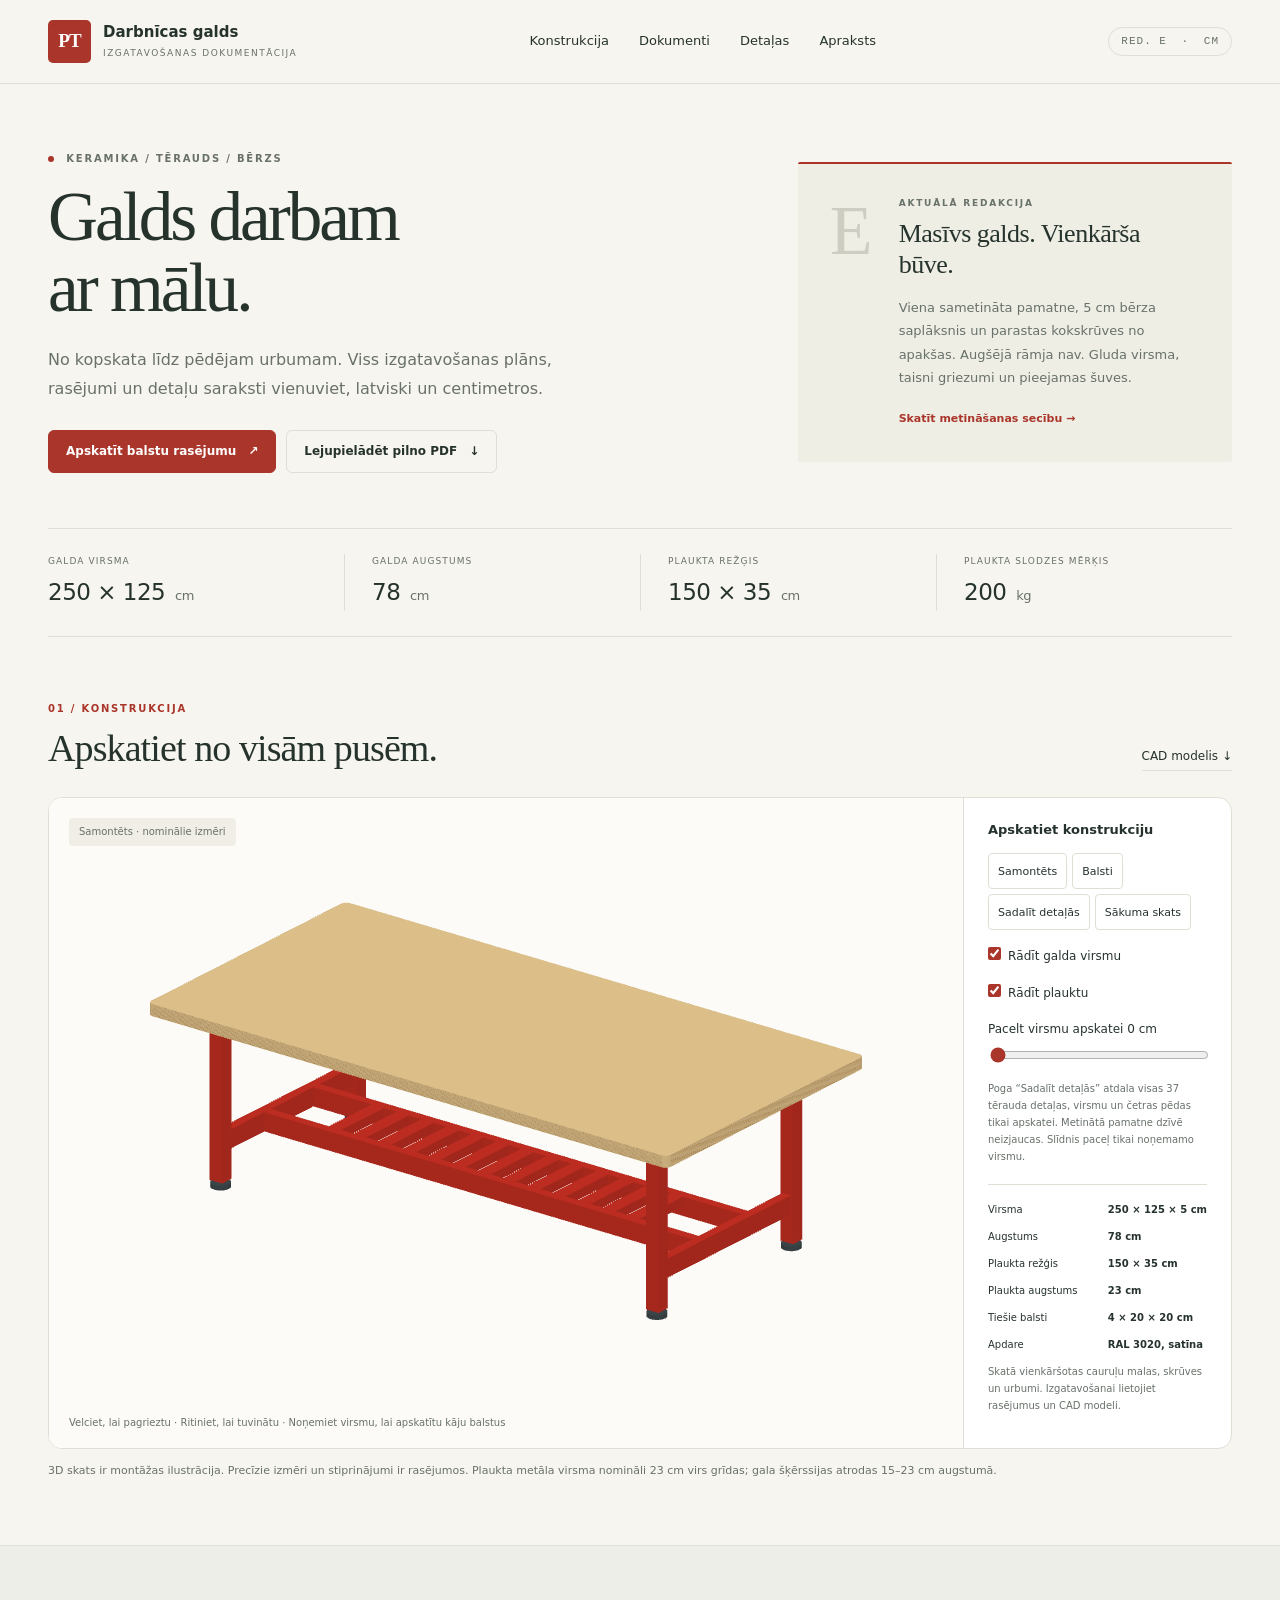
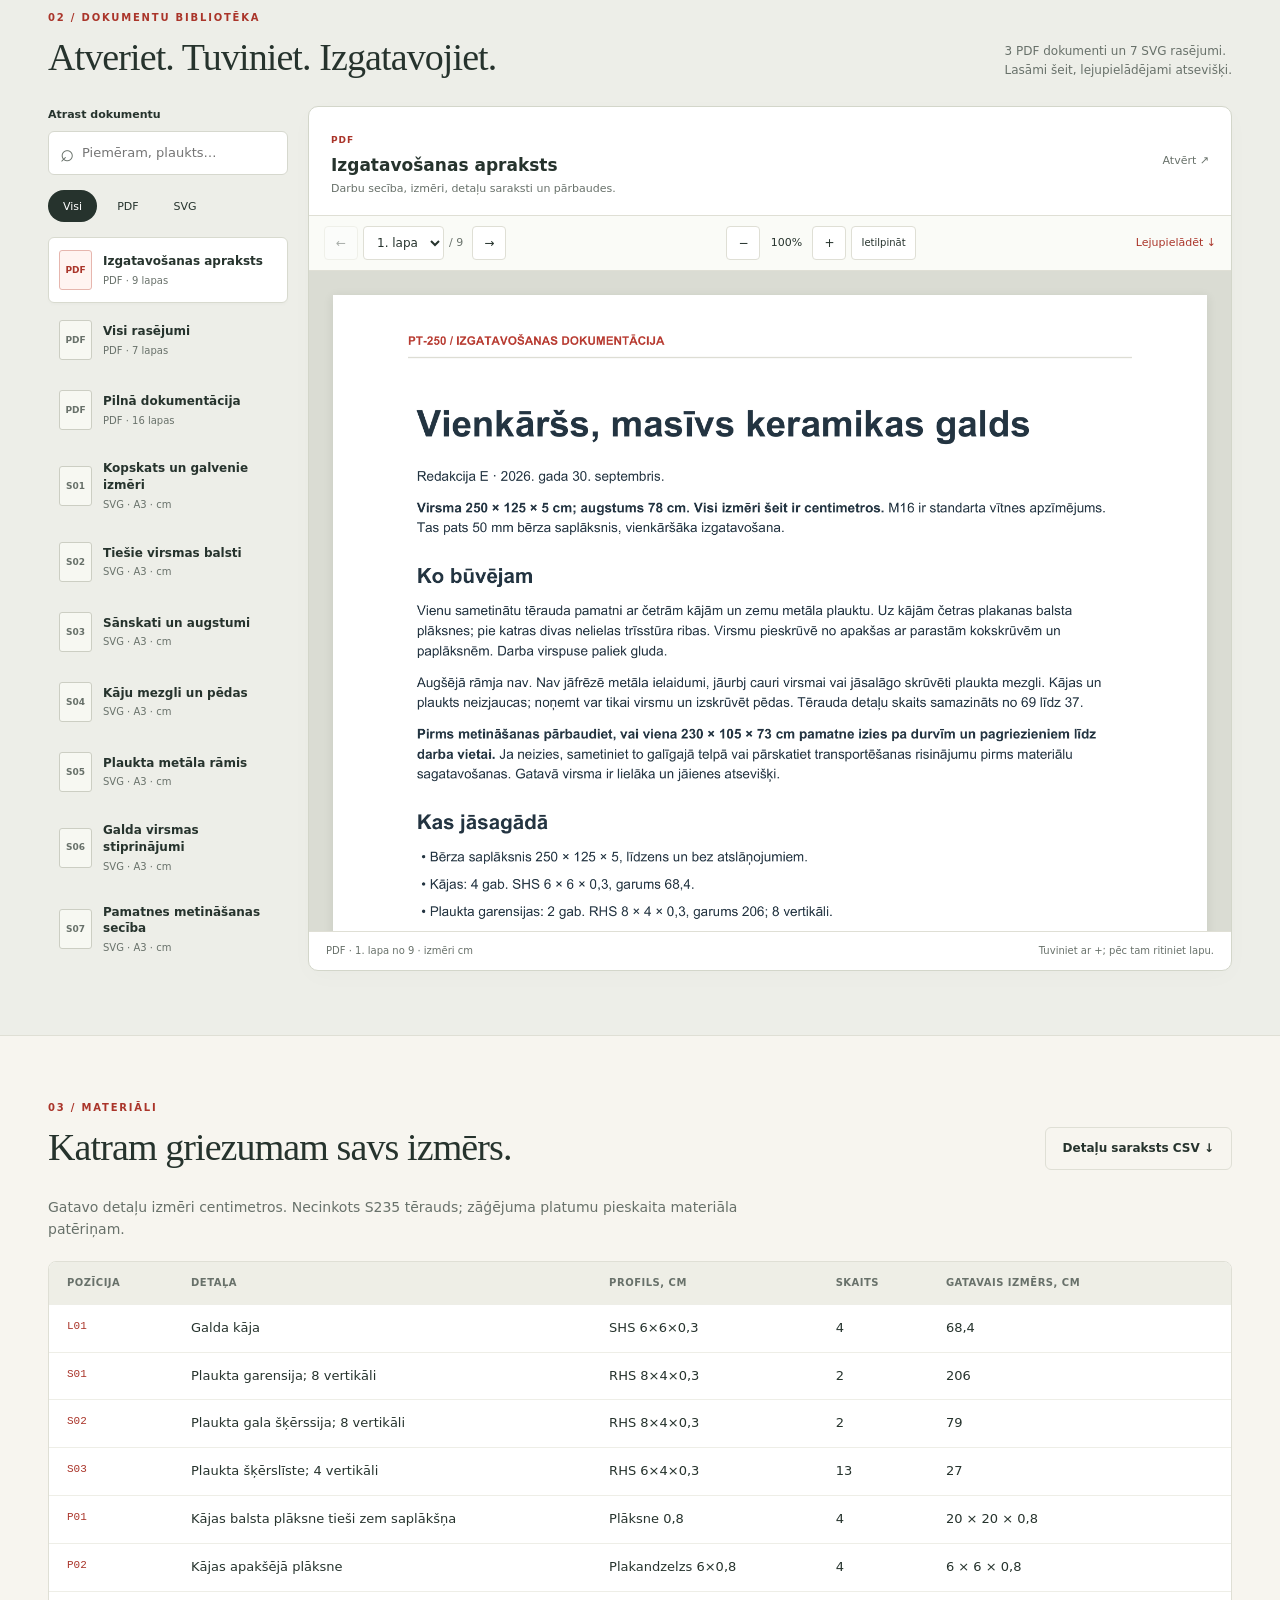
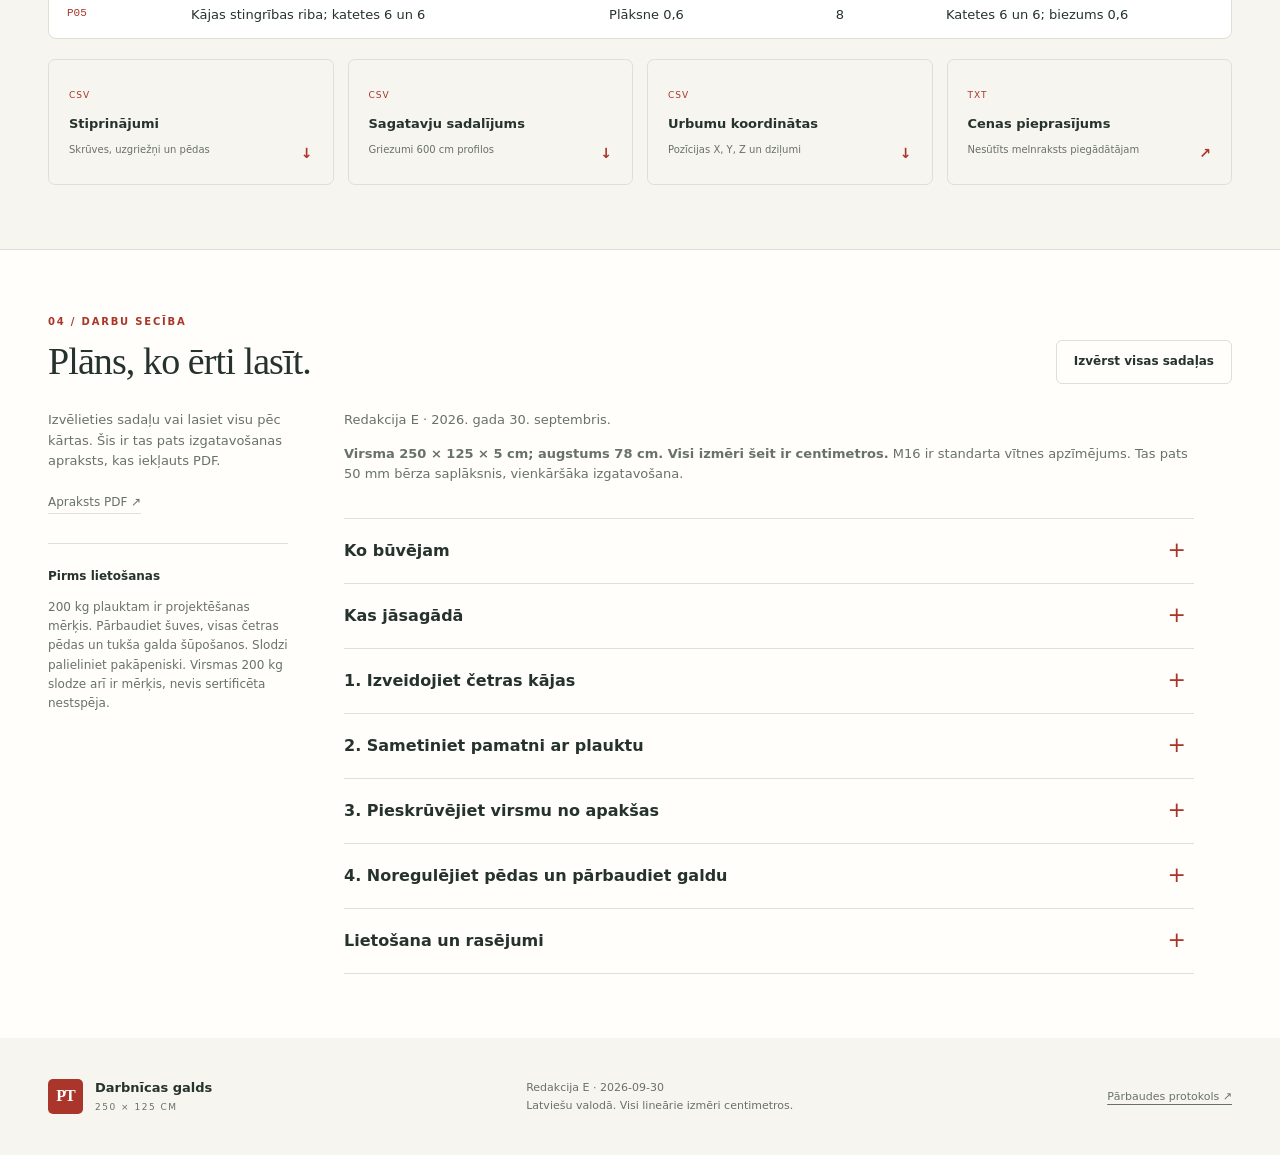
==== commit bafa5e86: "Merge exploded-parts view into simplified table design" ====
--- a/index.html
+++ b/index.html
@@ -25,7 +25,7 @@
 <section class="wrap section" id="modelis" aria-labelledby="model-title">
 <div class="section-heading"><div><p class="eyebrow">01 / KONSTRUKCIJA</p><h2 id="model-title">Apskatiet no visām pusēm.</h2></div><a class="text-link" href="pottery-table/model/table.scad" download>CAD modelis <span aria-hidden="true">↓</span></a></div>
 <div class="workspace"><div class="view"><div class="badge" id="mode">Samontēts · nominālie izmēri</div><canvas id="canvas" aria-label="Interaktīvs keramikas galda trīsdimensiju modelis"></canvas><div id="error" class="error">Pārlūks neatbalsta šo 3D skatu. Atveriet zemāk pieejamos rasējumus.</div><div class="help">Velciet, lai pagrieztu · Ritiniet, lai tuvinātu · Noņemiet virsmu, lai apskatītu kāju balstus</div></div>
-<aside><h2>Apskatiet konstrukciju</h2><div class="buttons"><button id="assembled">Samontēts</button><button id="frame">Balsti</button><button id="reset">Sākuma skats</button></div><label><input type="checkbox" id="top" checked>Rādīt galda virsmu</label><label><input type="checkbox" id="shelf" checked>Rādīt plauktu</label><label for="explode">Pacelt virsmu apskatei <span id="expval">0</span> cm</label><input type="range" id="explode" min="0" max="24" value="0" step="1"><p class="small">Virsma ir noņemama. Kājas un plaukts ir sametināti kopā un neatdalās.</p><div class="details"><span>Virsma</span><span>250 × 125 × 5 cm</span><span>Augstums</span><span>78 cm</span><span>Plaukta režģis</span><span>150 × 35 cm</span><span>Plaukta augstums</span><span>23 cm</span><span>Tiešie balsti</span><span>4 × 20 × 20 cm</span><span>Apdare</span><span>RAL 3020, satīna</span></div><p class="small">Skatā vienkāršotas cauruļu malas, skrūves un urbumi. Izgatavošanai lietojiet rasējumus un CAD modeli.</p></aside></div>
+<aside><h2>Apskatiet konstrukciju</h2><div class="buttons"><button id="assembled">Samontēts</button><button id="frame">Balsti</button><button id="individual" aria-pressed="false">Sadalīt detaļās</button><button id="reset">Sākuma skats</button></div><label><input type="checkbox" id="top" checked>Rādīt galda virsmu</label><label><input type="checkbox" id="shelf" checked>Rādīt plauktu</label><label for="explode">Pacelt virsmu apskatei <span id="expval">0</span> cm</label><input type="range" id="explode" min="0" max="24" value="0" step="1"><p class="small">Poga “Sadalīt detaļās” atdala visas 37 tērauda detaļas, virsmu un četras pēdas tikai apskatei. Metinātā pamatne dzīvē neizjaucas. Slīdnis paceļ tikai noņemamo virsmu.</p><div class="details"><span>Virsma</span><span>250 × 125 × 5 cm</span><span>Augstums</span><span>78 cm</span><span>Plaukta režģis</span><span>150 × 35 cm</span><span>Plaukta augstums</span><span>23 cm</span><span>Tiešie balsti</span><span>4 × 20 × 20 cm</span><span>Apdare</span><span>RAL 3020, satīna</span></div><p class="small">Skatā vienkāršotas cauruļu malas, skrūves un urbumi. Izgatavošanai lietojiet rasējumus un CAD modeli.</p></aside></div>
 
 <p class="fine-print">3D skats ir montāžas ilustrācija. Precīzie izmēri un stiprinājumi ir rasējumos. Plaukta metāla virsma nomināli 23 cm virs grīdas; gala šķērssijas atrodas 15–23 cm augstumā.</p>
 </section>
@@ -125,29 +125,90 @@
 if(!gl){document.getElementById('error').style.display='block';cv.style.display='none';}
 else{
 const shader=(type,src)=>{const s=gl.createShader(type);gl.shaderSource(s,src);gl.compileShader(s);if(!gl.getShaderParameter(s,gl.COMPILE_STATUS))throw Error(gl.getShaderInfoLog(s));return s;};
-const program=gl.createProgram();gl.attachShader(program,shader(gl.VERTEX_SHADER,`attribute vec3 pos;attribute vec3 col;uniform vec3 right;uniform vec3 up;uniform vec3 toward;uniform vec2 factor;varying vec3 color;void main(){vec3 p=pos-vec3(125.,62.5,39.);gl_Position=vec4(dot(p,right)*factor.x,dot(p,up)*factor.y,-dot(p,toward)/650.,1.);color=col;}`));
+const program=gl.createProgram();gl.attachShader(program,shader(gl.VERTEX_SHADER,`attribute vec3 pos;attribute vec3 col;uniform vec3 right;uniform vec3 up;uniform vec3 toward;uniform vec2 factor;uniform vec3 center;uniform float depth;varying vec3 color;void main(){vec3 p=pos-center;gl_Position=vec4(dot(p,right)*factor.x,dot(p,up)*factor.y,-dot(p,toward)/depth,1.);color=col;}`));
 gl.attachShader(program,shader(gl.FRAGMENT_SHADER,`precision mediump float;varying vec3 color;void main(){gl_FragColor=vec4(color,1.);}`));gl.linkProgram(program);if(!gl.getProgramParameter(program,gl.LINK_STATUS))throw Error(gl.getProgramInfoLog(program));gl.useProgram(program);
 const buffer=gl.createBuffer();gl.bindBuffer(gl.ARRAY_BUFFER,buffer);const pa=gl.getAttribLocation(program,'pos'),ca=gl.getAttribLocation(program,'col');gl.enableVertexAttribArray(pa);gl.enableVertexAttribArray(ca);gl.vertexAttribPointer(pa,3,gl.FLOAT,false,24,0);gl.vertexAttribPointer(ca,3,gl.FLOAT,false,24,12);
-const uniforms={};for(const u of ['right','up','toward','factor'])uniforms[u]=gl.getUniformLocation(program,u);
+const uniforms={};for(const u of ['right','up','toward','factor','center','depth'])uniforms[u]=gl.getUniformLocation(program,u);
 gl.enable(gl.DEPTH_TEST);gl.disable(gl.CULL_FACE);gl.clearColor(.988,.985,.97,1);
-let yaw=-.92,elev=.40,zoom=1,drag=null,vertices=[];
-const top=document.getElementById('top'),shelf=document.getElementById('shelf'),explode=document.getElementById('explode');
+let yaw=-.92,elev=.40,zoom=1,drag=null,vertices=[],individual=false;
+let sceneCenter=[125,62.5,39],sceneBounds=null;const meshes=[];
+const top=document.getElementById('top'),shelf=document.getElementById('shelf'),explode=document.getElementById('explode'),individualButton=document.getElementById('individual');
 function face(v,color){let a=v[0],b=v[1],c=v[2],u=b.map((x,i)=>x-a[i]),w=c.map((x,i)=>x-a[i]);let n=[u[1]*w[2]-u[2]*w[1],u[2]*w[0]-u[0]*w[2],u[0]*w[1]-u[1]*w[0]],len=Math.hypot(...n)||1;n=n.map(x=>x/len);let light=.76+.24*Math.abs(n[0]*.3+n[1]*-.4+n[2]*.866);for(let j=1;j<v.length-1;j++)for(const p of [v[0],v[j],v[j+1]])vertices.push(...p,...color.map(x=>x*light));}
 function box(o,d,col){let[x,y,z]=o,[a,b,c]=d,v=[[x,y,z],[x+a,y,z],[x+a,y+b,z],[x,y+b,z],[x,y,z+c],[x+a,y,z+c],[x+a,y+b,z+c],[x,y+b,z+c]];for(const f of [[0,3,2,1],[4,5,6,7],[0,1,5,4],[1,2,6,5],[2,3,7,6],[3,0,4,7]])face(f.map(i=>v[i]),col);}
 function prism(poly,z,h,col){face(poly.map(([x,y])=>[x,y,z]),col);face(poly.map(([x,y])=>[x,y,z+h]).reverse(),col);for(let i=0;i<poly.length;i++){let a=poly[i],b=poly[(i+1)%poly.length];face([[...a,z],[...b,z],[...b,z+h],[...a,z+h]],col);}}
 function cylinder(cx,cy,z,r,h,col,n=32){let poly=[];for(let i=0;i<n;i++){let a=i/n*2*Math.PI;poly.push([cx+r*Math.cos(a),cy+r*Math.sin(a)]);}prism(poly,z,h,col);}
-function rebuild(){vertices=[];let e=+explode.value;document.getElementById('expval').textContent=e;document.getElementById('mode').textContent=e?'Virsma pacelta par '+e+' cm':top.checked?'Samontēts · nominālie izmēri':'Kāju galvas un plaukts';
-for(const p of PARTS){if(p.group==='shelf'&&!shelf.checked)continue;let dz=0;
-if(p.kind==='gusset'){let[cx,cy]=p.centre,a=p.side*Math.PI/2,v=[];for(const t of [-p.thickness/2,p.thickness/2])for(const[r,z]of[[3,p.top],[3+p.leg,p.top],[3,p.top-p.leg]])v.push([cx+r*Math.cos(a)-t*Math.sin(a),cy+r*Math.sin(a)+t*Math.cos(a),z+dz]);for(const f of[[0,1,2],[3,5,4],[0,3,4,1],[1,4,5,2],[2,5,3,0]])face(f.map(i=>v[i]),[.72,.16,.12]);}
-else box([p.origin[0],p.origin[1],p.origin[2]+dz],p.size,[.76,.18,.13]);}
-for(const[cx,cy]of[[20,20],[230,20],[20,105],[230,105]]){let dz=0;cylinder(cx,cy,dz,4,2,[.24,.28,.29]);cylinder(cx,cy,2+dz,.8,3,[.57,.59,.58],16);}
-if(top.checked){let poly=[];for(const[cx,cy,start]of[[247.5,122.5,0],[2.5,122.5,90],[2.5,2.5,180],[247.5,2.5,270]])for(let a=start;a<=start+90;a+=10)poly.push([cx+2.5*Math.cos(a*Math.PI/180),cy+2.5*Math.sin(a*Math.PI/180)]);prism(poly,73+e,5,[.89,.77,.55]);
-
-for(let z=73.3;z<77.9;z+=.45){box([2.5,0,z+e],[245,.08,.07],[.69,.52,.32]);box([0,2.5,z+e],[.08,120,.07],[.69,.52,.32]);box([2.5,124.92,z+e],[245,.08,.07],[.69,.52,.32]);box([249.92,2.5,z+e],[.08,120,.07],[.69,.52,.32]);}}
-gl.bufferData(gl.ARRAY_BUFFER,new Float32Array(vertices),gl.STATIC_DRAW);draw();}
-function draw(){let dpr=Math.min(devicePixelRatio||1,2),w=Math.round(cv.clientWidth*dpr),h=Math.round(cv.clientHeight*dpr);if(cv.width!==w||cv.height!==h){cv.width=w;cv.height=h;}gl.viewport(0,0,w,h);let co=Math.cos(yaw),si=Math.sin(yaw),ce=Math.cos(elev),se=Math.sin(elev);gl.uniform3f(uniforms.right,-si,co,0);gl.uniform3f(uniforms.up,-co*se,-si*se,ce);gl.uniform3f(uniforms.toward,co*ce,si*ce,se);let halfY=Math.max(120,175*h/w)/zoom;gl.uniform2f(uniforms.factor,1/(halfY*w/h),1/halfY);gl.clear(gl.COLOR_BUFFER_BIT|gl.DEPTH_BUFFER_BIT);gl.drawArrays(gl.TRIANGLES,0,vertices.length/6);}
+// Keep the fabrication geometry unchanged; only translate complete parts for the illustration.
+function addMesh(id,group,render){
+ vertices=[];render();const min=[Infinity,Infinity,Infinity],max=[-Infinity,-Infinity,-Infinity];
+ for(let i=0;i<vertices.length;i+=6)for(let a=0;a<3;a++){min[a]=Math.min(min[a],vertices[i+a]);max[a]=Math.max(max[a],vertices[i+a]);}
+ const center=min.map((v,a)=>(v+max[a])/2),size=min.map((v,a)=>max[a]-v);
+ meshes.push({id,group,data:vertices,min,max,center,size,offset:[0,0,0]});
+}
+for(const p of PARTS)addMesh(p.instance,p.group,()=>{
+ if(p.kind==='gusset'){let[cx,cy]=p.centre,a=p.side*Math.PI/2,v=[];for(const t of [-p.thickness/2,p.thickness/2])for(const[r,z]of[[3,p.top],[3+p.leg,p.top],[3,p.top-p.leg]])v.push([cx+r*Math.cos(a)-t*Math.sin(a),cy+r*Math.sin(a)+t*Math.cos(a),z]);for(const f of[[0,1,2],[3,5,4],[0,3,4,1],[1,4,5,2],[2,5,3,0]])face(f.map(i=>v[i]),[.72,.16,.12]);}
+ else box(p.origin,p.size,[.76,.18,.13]);
+});
+for(const [i,[cx,cy]]of [[20,20],[230,20],[20,105],[230,105]].entries())addMesh('FOOT-'+(i+1),'legs',()=>{
+ cylinder(cx,cy,0,4,2,[.24,.28,.29]);cylinder(cx,cy,2,.8,3,[.57,.59,.58],16);
+});
+addMesh('W01','top',()=>{
+ let poly=[];for(const[cx,cy,start]of[[247.5,122.5,0],[2.5,122.5,90],[2.5,2.5,180],[247.5,2.5,270]])for(let a=start;a<=start+90;a+=10)poly.push([cx+2.5*Math.cos(a*Math.PI/180),cy+2.5*Math.sin(a*Math.PI/180)]);prism(poly,73,5,[.89,.77,.55]);
+ for(let z=73.3;z<77.9;z+=.45){box([2.5,0,z],[245,.08,.07],[.69,.52,.32]);box([0,2.5,z],[.08,120,.07],[.69,.52,.32]);box([2.5,124.92,z],[245,.08,.07],[.69,.52,.32]);box([249.92,2.5,z],[.08,120,.07],[.69,.52,.32]);}
+});
+// Start with a radial exploded arrangement, then separate close neighbours.
+// This also opens a visible gap between thin plates that share the same axis.
+const spread=[1.5,1.8,2],anchor=[125,62.5,39],gap=8;
+const positions=meshes.map(m=>m.center.map((v,a)=>anchor[a]+(v-anchor[a])*spread[a]));
+for(let pass=0;pass<200;pass++){
+ let movement=0;
+ for(let i=0;i<meshes.length;i++)for(let j=i+1;j<meshes.length;j++){
+  const clear=positions[i].map((v,a)=>Math.abs(positions[j][a]-v)-(meshes[i].size[a]+meshes[j].size[a])/2);
+  const axis=clear.indexOf(Math.max(...clear));if(clear[axis]>=gap-.001)continue;
+  const shift=(gap-clear[axis])/2+.001,sign=positions[j][axis]>=positions[i][axis]?1:-1;
+  positions[i][axis]-=sign*shift;positions[j][axis]+=sign*shift;movement=Math.max(movement,shift);
+ }
+ if(movement<.001)break;
+}
+meshes.forEach((m,i)=>m.offset=positions[i].map((v,a)=>v-m.center[a]));
+function translation(m){
+ if(individual)return m.offset;
+ const e=+explode.value;return[0,0,m.group==='top'?e:0];
+}
+function visible(m){return(m.group!=='top'||top.checked)&&(m.group!=='shelf'||shelf.checked);}
+function rebuild(){
+ vertices=[];const e=+explode.value;document.getElementById('expval').textContent=e;
+ individualButton.setAttribute('aria-pressed',String(individual));explode.disabled=individual;
+ document.getElementById('mode').textContent=individual?'Sadalīts atsevišķās detaļās':e?'Virsma pacelta par '+e+' cm':top.checked?'Samontēts · nominālie izmēri':'Kāju galvas un plaukts';
+ const min=[Infinity,Infinity,Infinity],max=[-Infinity,-Infinity,-Infinity];
+ for(const m of meshes){if(!visible(m))continue;const offset=translation(m);
+  for(let i=0;i<m.data.length;i+=6){for(let a=0;a<3;a++){const value=m.data[i+a]+offset[a];vertices.push(value);min[a]=Math.min(min[a],value);max[a]=Math.max(max[a],value);}vertices.push(...m.data.slice(i+3,i+6));}
+ }
+ sceneBounds={min,max};sceneCenter=individual?min.map((v,a)=>(v+max[a])/2):[125,62.5,39];
+ gl.bufferData(gl.ARRAY_BUFFER,new Float32Array(vertices),gl.STATIC_DRAW);draw();
+}
+function draw(){
+ let dpr=Math.min(devicePixelRatio||1,2),w=Math.round(cv.clientWidth*dpr),h=Math.round(cv.clientHeight*dpr);if(!w||!h)return;
+ if(cv.width!==w||cv.height!==h){cv.width=w;cv.height=h;}gl.viewport(0,0,w,h);
+ let co=Math.cos(yaw),si=Math.sin(yaw),ce=Math.cos(elev),se=Math.sin(elev),right=[-si,co,0],up=[-co*se,-si*se,ce];
+ gl.uniform3fv(uniforms.right,right);gl.uniform3fv(uniforms.up,up);gl.uniform3f(uniforms.toward,co*ce,si*ce,se);gl.uniform3fv(uniforms.center,sceneCenter);
+ let halfY=Math.max(120,175*h/w)/zoom;
+ if(individual){
+  let rx=0,ry=0;for(let i=0;i<vertices.length;i+=6){let x=0,y=0;for(let a=0;a<3;a++){const v=vertices[i+a]-sceneCenter[a];x+=v*right[a];y+=v*up[a];}rx=Math.max(rx,Math.abs(x));ry=Math.max(ry,Math.abs(y));}
+  // Fit the entire exploded model, leaving room for the badge and gesture hint.
+  const roomX=Math.max(.5,1-40/cv.clientWidth),roomY=Math.max(.5,1-100/cv.clientHeight);
+  halfY=Math.max(rx/(w/h)/roomX,ry/roomY)/zoom;
+ }
+ gl.uniform1f(uniforms.depth,Math.max(650,...sceneBounds.max.map((v,a)=>(v-sceneBounds.min[a])*2)));
+ gl.uniform2f(uniforms.factor,1/(halfY*w/h),1/halfY);gl.clear(gl.COLOR_BUFFER_BIT|gl.DEPTH_BUFFER_BIT);gl.drawArrays(gl.TRIANGLES,0,vertices.length/6);
+}
 cv.addEventListener('pointerdown',e=>{drag=[e.clientX,e.clientY];cv.setPointerCapture(e.pointerId);});cv.addEventListener('pointermove',e=>{if(!drag)return;yaw-=(e.clientX-drag[0])*.008;elev=Math.max(.08,Math.min(1.45,elev+(e.clientY-drag[1])*.006));drag=[e.clientX,e.clientY];draw();});cv.addEventListener('pointerup',()=>drag=null);cv.addEventListener('pointercancel',()=>drag=null);cv.addEventListener('wheel',e=>{e.preventDefault();zoom=Math.max(.65,Math.min(2.2,zoom*Math.exp(-e.deltaY*.001)));draw();},{passive:false});
-for(const el of[top,shelf,explode])el.addEventListener('input',rebuild);document.getElementById('assembled').onclick=()=>{top.checked=true;shelf.checked=true;explode.value=0;rebuild();};document.getElementById('frame').onclick=()=>{top.checked=false;shelf.checked=true;explode.value=0;rebuild();};document.getElementById('reset').onclick=()=>{yaw=-.92;elev=.40;zoom=1;draw();};new ResizeObserver(draw).observe(cv);rebuild();window.tableViewer={parts:PARTS.length,redraw:draw};
+for(const el of[top,shelf,explode])el.addEventListener('input',rebuild);
+individualButton.onclick=()=>{individual=!individual;zoom=1;explode.value=0;if(individual){top.checked=true;shelf.checked=true;}rebuild();};
+document.getElementById('assembled').onclick=()=>{individual=false;zoom=1;top.checked=true;shelf.checked=true;explode.value=0;rebuild();};
+document.getElementById('frame').onclick=()=>{individual=false;zoom=1;top.checked=false;shelf.checked=true;explode.value=0;rebuild();};
+document.getElementById('reset').onclick=()=>{yaw=-.92;elev=.40;zoom=1;draw();};
+new ResizeObserver(draw).observe(cv);rebuild();
+window.tableViewer={parts:PARTS.length,redraw:draw,get mode(){return individual?'individual':'assembly';},get components(){return meshes.map(m=>({id:m.id,visible:visible(m),min:m.min.map((v,a)=>v+translation(m)[a]),max:m.max.map((v,a)=>v+translation(m)[a])}));}};
 }
 </script>
 <script src="site-assets/site.js" defer></script>
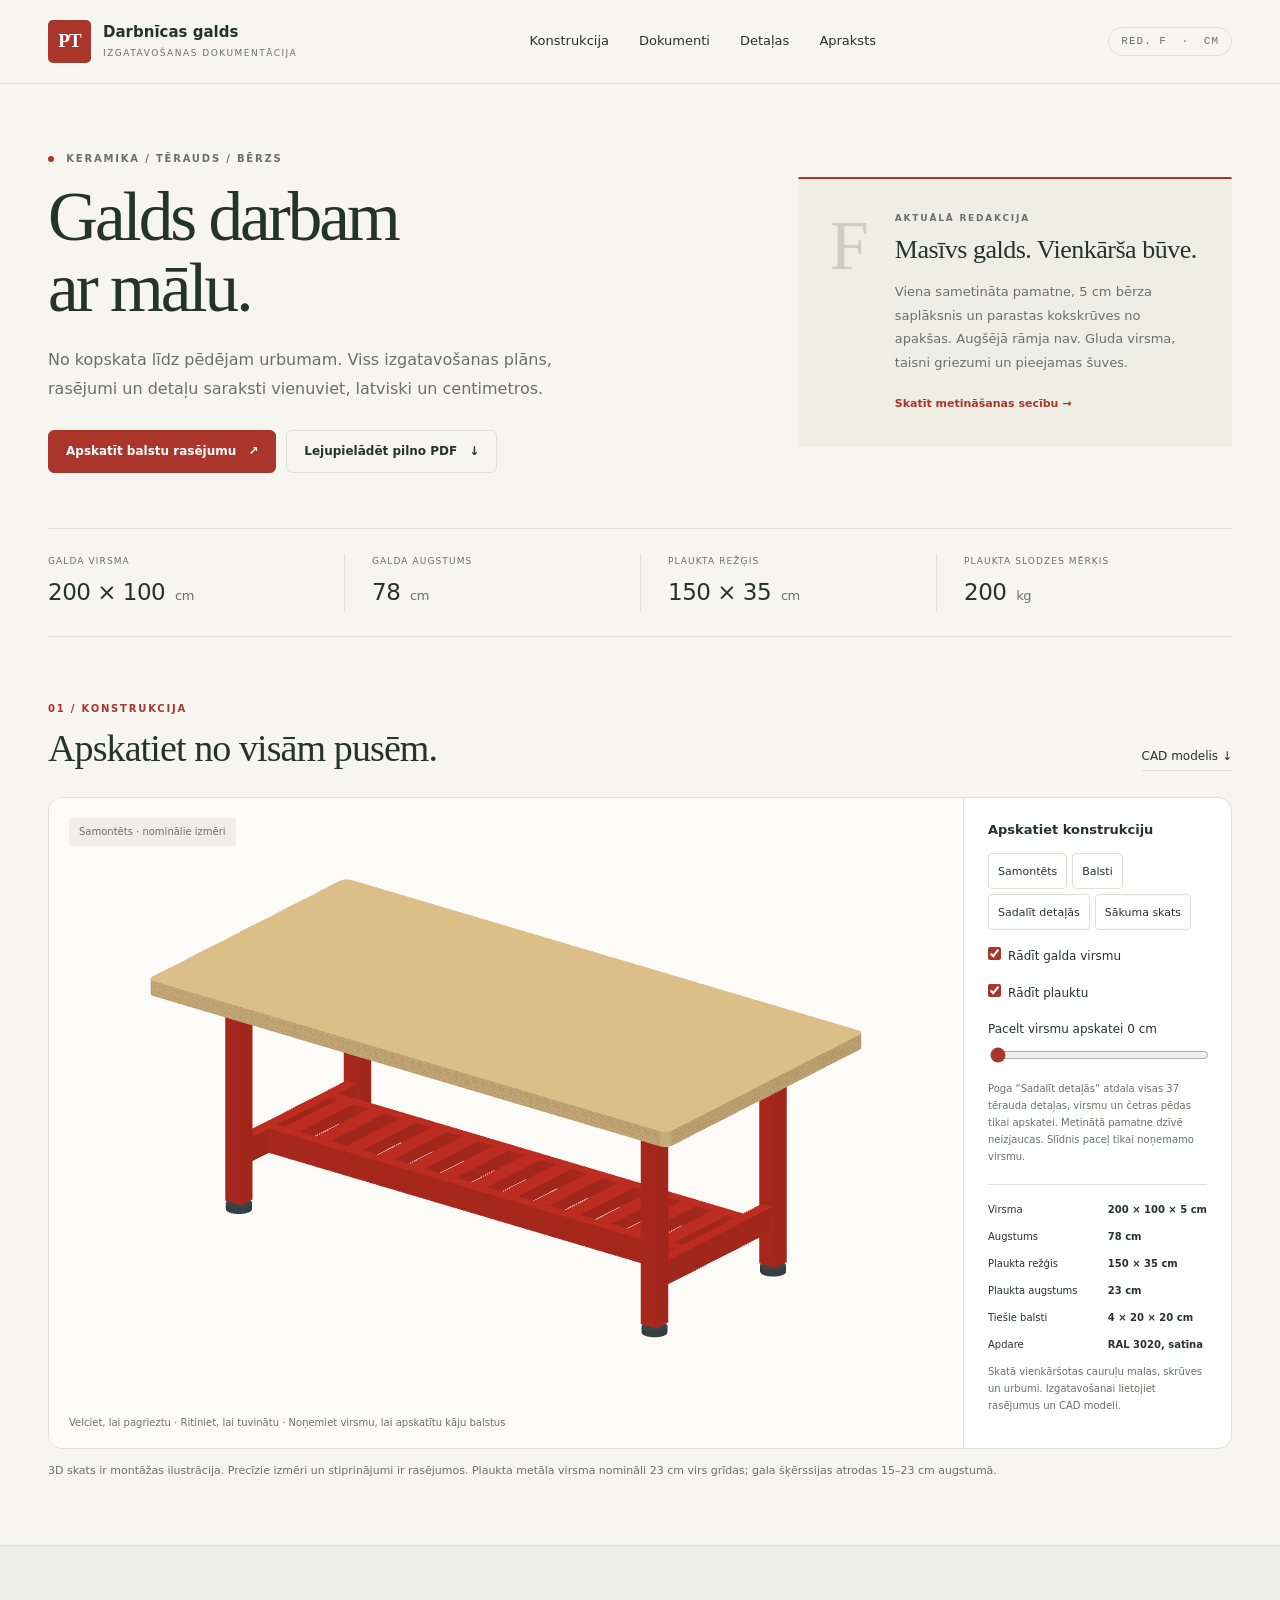
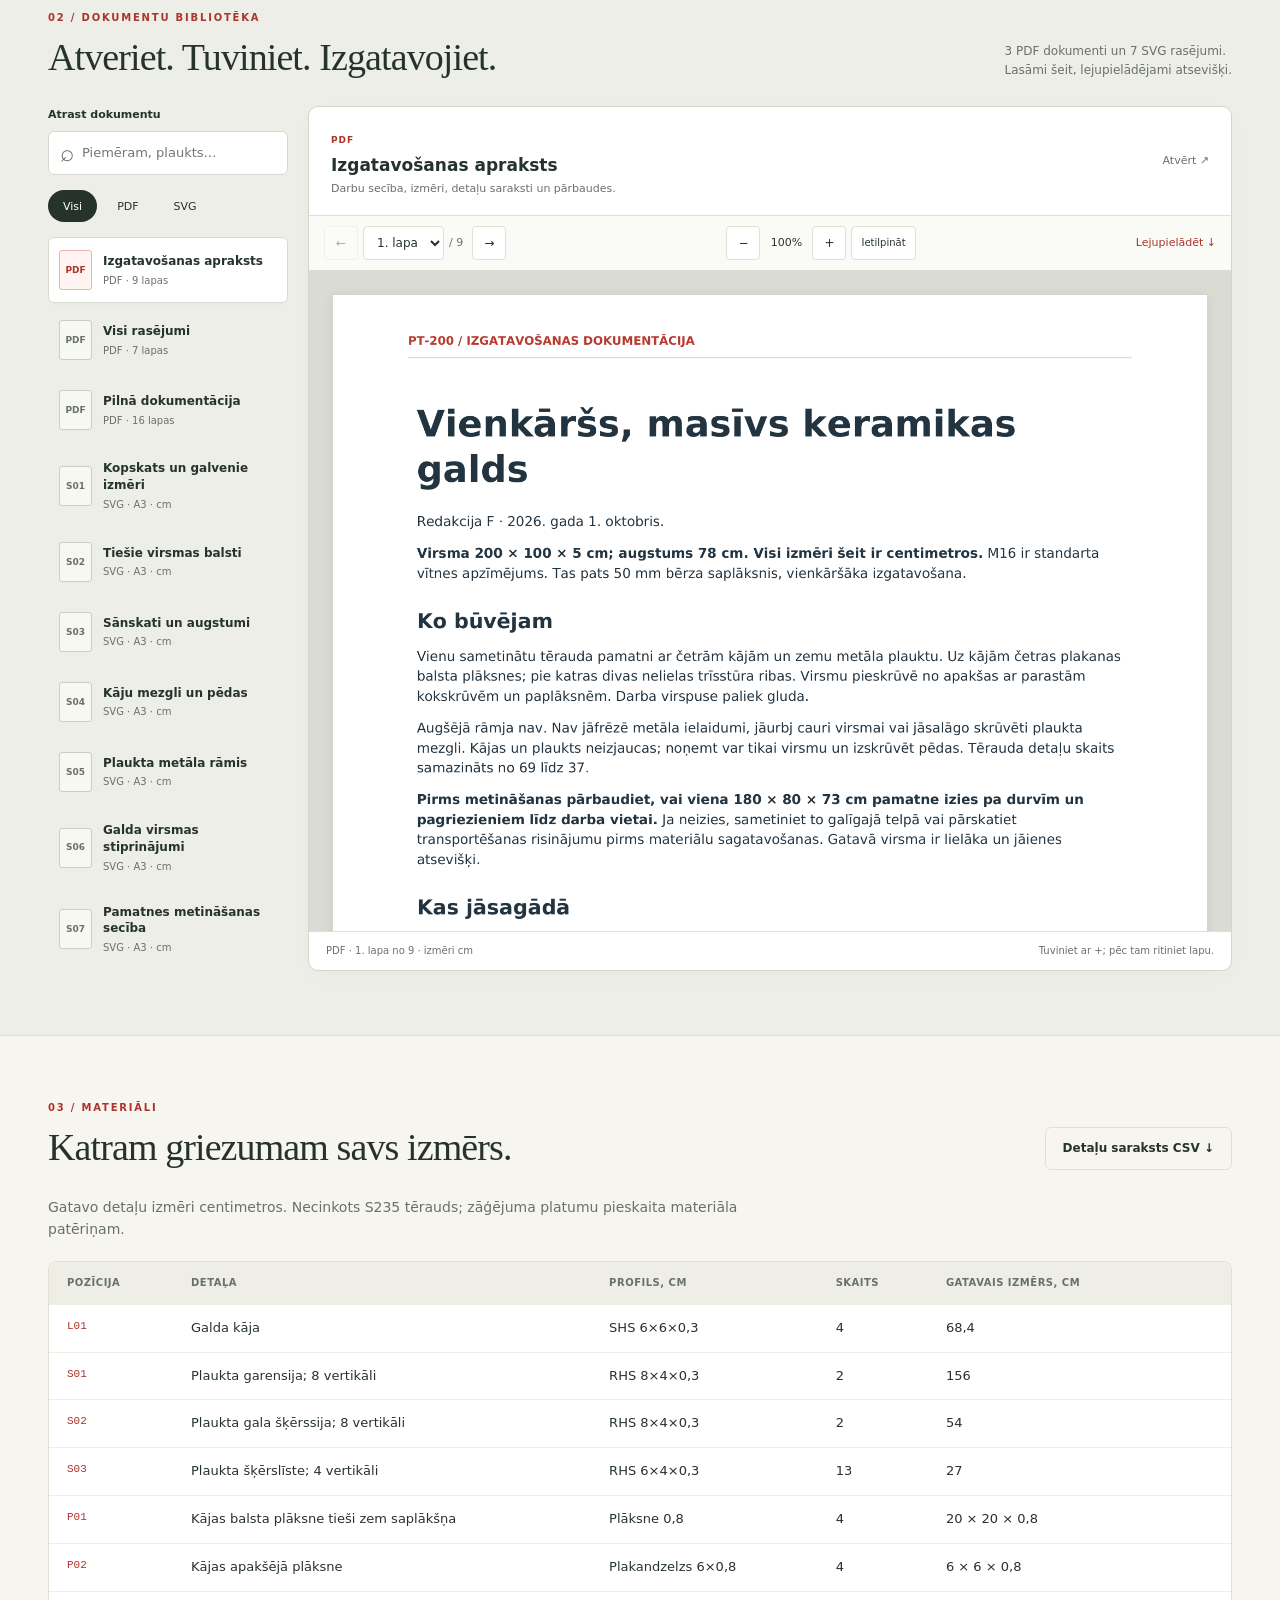
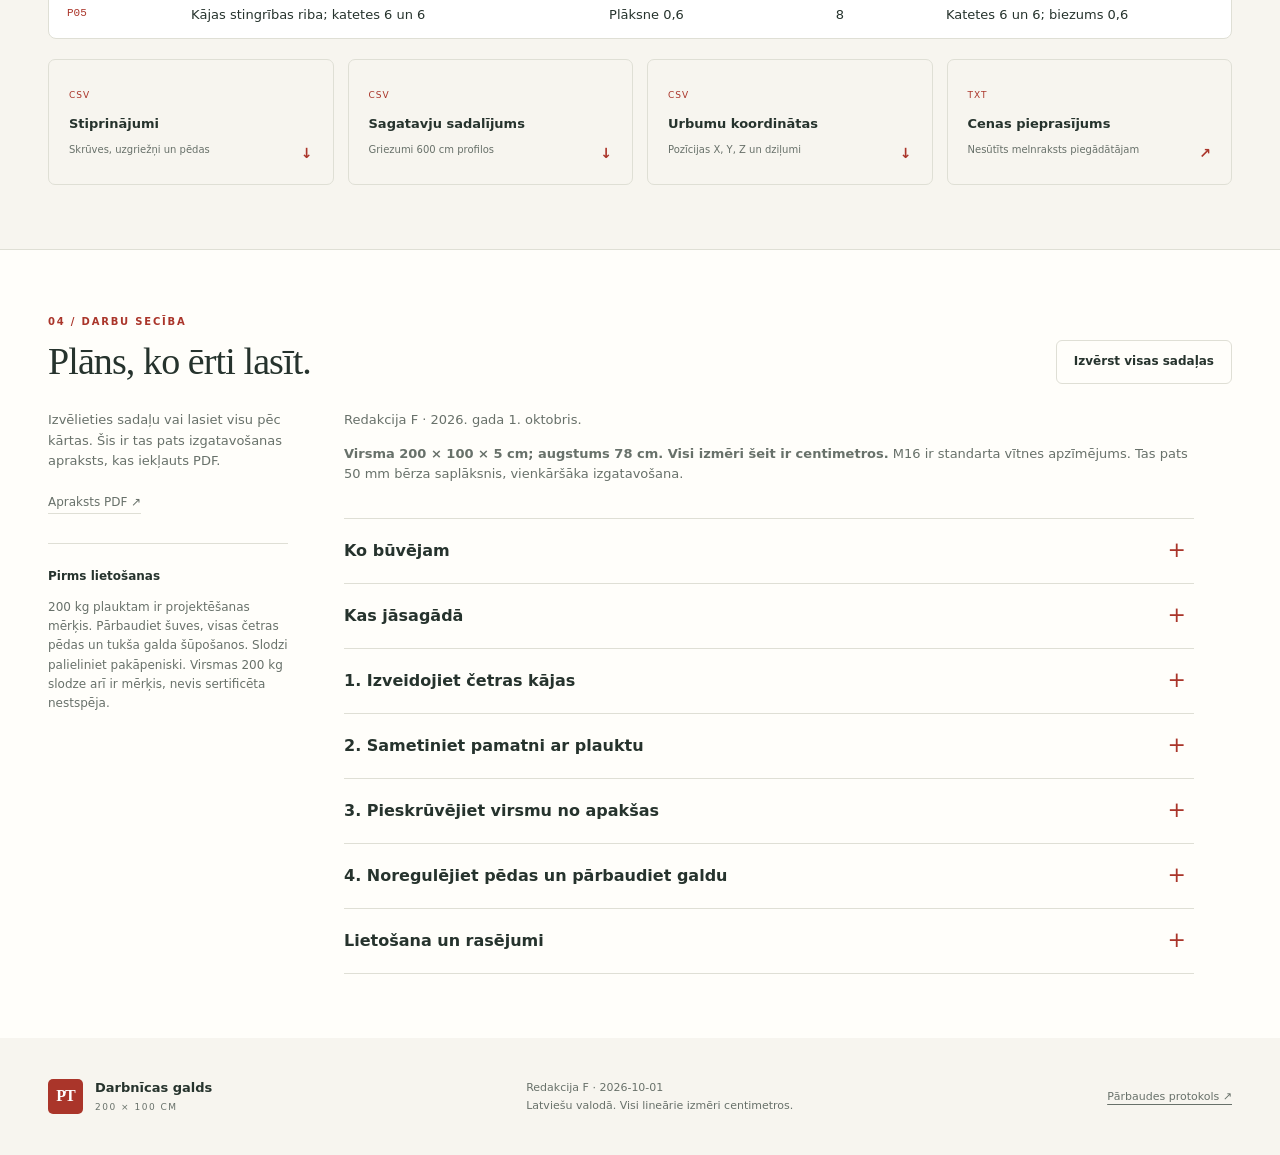
==== commit a5096cd4: "smaller" ====
--- a/index.html
+++ b/index.html
@@ -12,20 +12,20 @@
 <body>
 <a class="skip-link" href="#saturs">Pāriet uz saturu</a>
 <header class="site-header">
-<a class="brand" href="#saturs" aria-label="PT-250 sākums"><span class="brand-mark" aria-hidden="true">PT</span><span>Darbnīcas galds<small>IZGATAVOŠANAS DOKUMENTĀCIJA</small></span></a>
+<a class="brand" href="#saturs" aria-label="PT-200 sākums"><span class="brand-mark" aria-hidden="true">PT</span><span>Darbnīcas galds<small>IZGATAVOŠANAS DOKUMENTĀCIJA</small></span></a>
 <nav aria-label="Galvenā izvēlne"><a href="#modelis">Konstrukcija</a><a href="#dokumenti">Dokumenti</a><a href="#detalas">Detaļas</a><a href="#apraksts">Apraksts</a></nav>
-<span class="revision">RED. E <span aria-hidden="true">·</span> CM</span>
+<span class="revision">RED. F <span aria-hidden="true">·</span> CM</span>
 </header>
 <main id="saturs">
 <section class="intro wrap" aria-labelledby="page-title">
 <div><p class="eyebrow"><span class="dot" aria-hidden="true"></span> KERAMIKA / TĒRAUDS / BĒRZS</p><h1 id="page-title">Galds darbam<br>ar mālu.</h1><p class="lead">No kopskata līdz pēdējam urbumam. Viss izgatavošanas plāns, rasējumi un detaļu saraksti vienuviet, latviski un centimetros.</p><div class="actions"><a class="button primary" href="#doc-S02">Apskatīt balstu rasējumu <span aria-hidden="true">↗</span></a><a class="button" href="pottery-table/workshop-package.pdf" download>Lejupielādēt pilno PDF <span aria-hidden="true">↓</span></a></div></div>
-<div class="project-note"><span class="note-number" aria-hidden="true">E</span><div><p class="eyebrow">AKTUĀLĀ REDAKCIJA</p><h2>Masīvs galds. Vienkārša būve.</h2><p>Viena sametināta pamatne, 5 cm bērza saplāksnis un parastas kokskrūves no apakšas. Augšējā rāmja nav. Gluda virsma, taisni griezumi un pieejamas šuves.</p><a href="#doc-S07">Skatīt metināšanas secību <span aria-hidden="true">→</span></a></div></div>
+<div class="project-note"><span class="note-number" aria-hidden="true">F</span><div><p class="eyebrow">AKTUĀLĀ REDAKCIJA</p><h2>Masīvs galds. Vienkārša būve.</h2><p>Viena sametināta pamatne, 5 cm bērza saplāksnis un parastas kokskrūves no apakšas. Augšējā rāmja nav. Gluda virsma, taisni griezumi un pieejamas šuves.</p><a href="#doc-S07">Skatīt metināšanas secību <span aria-hidden="true">→</span></a></div></div>
 </section>
-<div class="spec-strip wrap" aria-label="Galvenie parametri"><div><span>GALDA VIRSMA</span><strong>250 × 125 <small>cm</small></strong></div><div><span>GALDA AUGSTUMS</span><strong>78 <small>cm</small></strong></div><div><span>PLAUKTA REŽĢIS</span><strong>150 × 35 <small>cm</small></strong></div><div><span>PLAUKTA SLODZES MĒRĶIS</span><strong>200 <small>kg</small></strong></div></div>
+<div class="spec-strip wrap" aria-label="Galvenie parametri"><div><span>GALDA VIRSMA</span><strong>200 × 100 <small>cm</small></strong></div><div><span>GALDA AUGSTUMS</span><strong>78 <small>cm</small></strong></div><div><span>PLAUKTA REŽĢIS</span><strong>150 × 35 <small>cm</small></strong></div><div><span>PLAUKTA SLODZES MĒRĶIS</span><strong>200 <small>kg</small></strong></div></div>
 <section class="wrap section" id="modelis" aria-labelledby="model-title">
 <div class="section-heading"><div><p class="eyebrow">01 / KONSTRUKCIJA</p><h2 id="model-title">Apskatiet no visām pusēm.</h2></div><a class="text-link" href="pottery-table/model/table.scad" download>CAD modelis <span aria-hidden="true">↓</span></a></div>
 <div class="workspace"><div class="view"><div class="badge" id="mode">Samontēts · nominālie izmēri</div><canvas id="canvas" aria-label="Interaktīvs keramikas galda trīsdimensiju modelis"></canvas><div id="error" class="error">Pārlūks neatbalsta šo 3D skatu. Atveriet zemāk pieejamos rasējumus.</div><div class="help">Velciet, lai pagrieztu · Ritiniet, lai tuvinātu · Noņemiet virsmu, lai apskatītu kāju balstus</div></div>
-<aside><h2>Apskatiet konstrukciju</h2><div class="buttons"><button id="assembled">Samontēts</button><button id="frame">Balsti</button><button id="individual" aria-pressed="false">Sadalīt detaļās</button><button id="reset">Sākuma skats</button></div><label><input type="checkbox" id="top" checked>Rādīt galda virsmu</label><label><input type="checkbox" id="shelf" checked>Rādīt plauktu</label><label for="explode">Pacelt virsmu apskatei <span id="expval">0</span> cm</label><input type="range" id="explode" min="0" max="24" value="0" step="1"><p class="small">Poga “Sadalīt detaļās” atdala visas 37 tērauda detaļas, virsmu un četras pēdas tikai apskatei. Metinātā pamatne dzīvē neizjaucas. Slīdnis paceļ tikai noņemamo virsmu.</p><div class="details"><span>Virsma</span><span>250 × 125 × 5 cm</span><span>Augstums</span><span>78 cm</span><span>Plaukta režģis</span><span>150 × 35 cm</span><span>Plaukta augstums</span><span>23 cm</span><span>Tiešie balsti</span><span>4 × 20 × 20 cm</span><span>Apdare</span><span>RAL 3020, satīna</span></div><p class="small">Skatā vienkāršotas cauruļu malas, skrūves un urbumi. Izgatavošanai lietojiet rasējumus un CAD modeli.</p></aside></div>
+<aside><h2>Apskatiet konstrukciju</h2><div class="buttons"><button id="assembled">Samontēts</button><button id="frame">Balsti</button><button id="individual" aria-pressed="false">Sadalīt detaļās</button><button id="reset">Sākuma skats</button></div><label><input type="checkbox" id="top" checked>Rādīt galda virsmu</label><label><input type="checkbox" id="shelf" checked>Rādīt plauktu</label><label for="explode">Pacelt virsmu apskatei <span id="expval">0</span> cm</label><input type="range" id="explode" min="0" max="24" value="0" step="1"><p class="small">Poga “Sadalīt detaļās” atdala visas 37 tērauda detaļas, virsmu un četras pēdas tikai apskatei. Metinātā pamatne dzīvē neizjaucas. Slīdnis paceļ tikai noņemamo virsmu.</p><div class="details"><span>Virsma</span><span>200 × 100 × 5 cm</span><span>Augstums</span><span>78 cm</span><span>Plaukta režģis</span><span>150 × 35 cm</span><span>Plaukta augstums</span><span>23 cm</span><span>Tiešie balsti</span><span>4 × 20 × 20 cm</span><span>Apdare</span><span>RAL 3020, satīna</span></div><p class="small">Skatā vienkāršotas cauruļu malas, skrūves un urbumi. Izgatavošanai lietojiet rasējumus un CAD modeli.</p></aside></div>
 
 <p class="fine-print">3D skats ir montāžas ilustrācija. Precīzie izmēri un stiprinājumi ir rasējumos. Plaukta metāla virsma nomināli 23 cm virs grīdas; gala šķērssijas atrodas 15–23 cm augstumā.</p>
 </section>
@@ -47,30 +47,30 @@
 </aside>
 <div class="reader" id="reader"><div class="reader-heading"><div><span class="file-type" id="active-type">PDF</span><h3 id="active-title">Izgatavošanas apraksts</h3><p id="active-description">Darbu secība, izmēri un detaļu saraksti.</p></div><a id="original-link" class="icon-link" href="pottery-table/construction-guide.pdf" target="_blank" rel="noopener" aria-label="Atvērt dokumenta oriģinālu jaunā cilnē">Atvērt <span aria-hidden="true">↗</span></a></div>
 <div class="reader-toolbar" aria-label="Dokumenta vadība"><div class="page-controls"><button id="previous-page" type="button" aria-label="Iepriekšējā lapa">←</button><label for="page-select" class="sr-only">Dokumenta lapa</label><select id="page-select" aria-label="Dokumenta lapa"><option>1. lapa</option></select><span id="page-total"></span><button id="next-page" type="button" aria-label="Nākamā lapa">→</button></div><div class="zoom-controls"><button id="zoom-out" type="button" aria-label="Attālināt dokumentu">−</button><output id="zoom-value" aria-label="Tālummaiņa">100%</output><button id="zoom-in" type="button" aria-label="Tuvināt dokumentu">+</button><button id="zoom-fit" type="button">Ietilpināt</button></div><a id="download-document" class="download-link" href="pottery-table/construction-guide.pdf" download>Lejupielādēt <span aria-hidden="true">↓</span></a></div>
-<div class="page-stage" id="page-stage" tabindex="0" aria-label="Dokumenta lapa; tuvinot var ritināt abos virzienos"><img id="document-page" src="site-assets\pdf-pages\guide-01.png" alt="Izgatavošanas apraksta pirmā lapa" decoding="async"><p id="page-error" hidden>Priekšskatījumu neizdevās ielādēt. Izmantojiet saiti “Atvērt”, lai lasītu oriģinālu.</p></div>
+<div class="page-stage" id="page-stage" tabindex="0" aria-label="Dokumenta lapa; tuvinot var ritināt abos virzienos"><img id="document-page" src="site-assets/pdf-pages/guide-01.png" alt="Izgatavošanas apraksta pirmā lapa" decoding="async"><p id="page-error" hidden>Priekšskatījumu neizdevās ielādēt. Izmantojiet saiti “Atvērt”, lai lasītu oriģinālu.</p></div>
 <div class="reader-footer"><span id="reader-status" role="status" aria-live="polite">Izgatavošanas apraksts</span><span>Tuviniet ar +; pēc tam ritiniet lapu.</span></div>
 </div></div>
 <noscript><p>Dokumentu skatītāja vadībai nepieciešams JavaScript. Visas saites dokumentu sarakstā atver oriģinālos PDF un SVG; zemāk pieejams arī izgatavošanas apraksts.</p></noscript>
 </div></section>
 <section class="wrap section" id="detalas" aria-labelledby="parts-title"><div class="section-heading"><div><p class="eyebrow">03 / MATERIĀLI</p><h2 id="parts-title">Katram griezumam savs izmērs.</h2></div><a class="button" href="pottery-table/cutting-list.csv" download>Detaļu saraksts CSV ↓</a></div><p class="section-description">Gatavo detaļu izmēri centimetros. Necinkots S235 tērauds; zāģējuma platumu pieskaita materiāla patēriņam.</p>
-<div class="table-scroll" tabindex="0" role="region" aria-label="Tērauda detaļu saraksts; šaurā ekrānā ritināms"><table><caption class="sr-only">Tērauda griešanas saraksts, izmēri cm</caption><thead><tr><th scope="col">Pozīcija</th><th scope="col">Detaļa</th><th scope="col">Profils, cm</th><th scope="col">Skaits</th><th scope="col">Gatavais izmērs, cm</th></tr></thead><tbody><tr><td>L01</td><td>Galda kāja</td><td>SHS 6×6×0,3</td><td>4</td><td>68,4</td></tr><tr><td>S01</td><td>Plaukta garensija; 8 vertikāli</td><td>RHS 8×4×0,3</td><td>2</td><td>206</td></tr><tr><td>S02</td><td>Plaukta gala šķērssija; 8 vertikāli</td><td>RHS 8×4×0,3</td><td>2</td><td>79</td></tr><tr><td>S03</td><td>Plaukta šķērslīste; 4 vertikāli</td><td>RHS 6×4×0,3</td><td>13</td><td>27</td></tr><tr><td>P01</td><td>Kājas balsta plāksne tieši zem saplākšņa</td><td>Plāksne 0,8</td><td>4</td><td>20 × 20 × 0,8</td></tr><tr><td>P02</td><td>Kājas apakšējā plāksne</td><td>Plakandzelzs 6×0,8</td><td>4</td><td>6 × 6 × 0,8</td></tr><tr><td>P05</td><td>Kājas stingrības riba; katetes 6 un 6</td><td>Plāksne 0,6</td><td>8</td><td>Katetes 6 un 6; biezums 0,6</td></tr></tbody></table></div>
+<div class="table-scroll" tabindex="0" role="region" aria-label="Tērauda detaļu saraksts; šaurā ekrānā ritināms"><table><caption class="sr-only">Tērauda griešanas saraksts, izmēri cm</caption><thead><tr><th scope="col">Pozīcija</th><th scope="col">Detaļa</th><th scope="col">Profils, cm</th><th scope="col">Skaits</th><th scope="col">Gatavais izmērs, cm</th></tr></thead><tbody><tr><td>L01</td><td>Galda kāja</td><td>SHS 6×6×0,3</td><td>4</td><td>68,4</td></tr><tr><td>S01</td><td>Plaukta garensija; 8 vertikāli</td><td>RHS 8×4×0,3</td><td>2</td><td>156</td></tr><tr><td>S02</td><td>Plaukta gala šķērssija; 8 vertikāli</td><td>RHS 8×4×0,3</td><td>2</td><td>54</td></tr><tr><td>S03</td><td>Plaukta šķērslīste; 4 vertikāli</td><td>RHS 6×4×0,3</td><td>13</td><td>27</td></tr><tr><td>P01</td><td>Kājas balsta plāksne tieši zem saplākšņa</td><td>Plāksne 0,8</td><td>4</td><td>20 × 20 × 0,8</td></tr><tr><td>P02</td><td>Kājas apakšējā plāksne</td><td>Plakandzelzs 6×0,8</td><td>4</td><td>6 × 6 × 0,8</td></tr><tr><td>P05</td><td>Kājas stingrības riba; katetes 6 un 6</td><td>Plāksne 0,6</td><td>8</td><td>Katetes 6 un 6; biezums 0,6</td></tr></tbody></table></div>
 <div class="resource-grid"><a href="pottery-table/hardware-list.csv" download><span class="resource-type">CSV</span><strong>Stiprinājumi</strong><span>Skrūves, uzgriežņi un pēdas <b aria-hidden="true">↓</b></span></a><a href="pottery-table/stock-cutting.csv" download><span class="resource-type">CSV</span><strong>Sagatavju sadalījums</strong><span>Griezumi 600 cm profilos <b aria-hidden="true">↓</b></span></a><a href="pottery-table/drilling-coordinates.csv" download><span class="resource-type">CSV</span><strong>Urbumu koordinātas</strong><span>Pozīcijas X, Y, Z un dziļumi <b aria-hidden="true">↓</b></span></a><a href="pottery-table/supplier-quote-lv.txt"><span class="resource-type">TXT</span><strong>Cenas pieprasījums</strong><span>Nesūtīts melnraksts piegādātājam <b aria-hidden="true">↗</b></span></a></div>
 </section>
 <section class="guide-section" id="apraksts" aria-labelledby="guide-title"><div class="wrap"><div class="section-heading"><div><p class="eyebrow">04 / DARBU SECĪBA</p><h2 id="guide-title">Plāns, ko ērti lasīt.</h2></div><button class="button" id="expand-guide" type="button" aria-expanded="false">Izvērst visas sadaļas</button></div><div class="guide-layout"><aside class="guide-aside"><p>Izvēlieties sadaļu vai lasiet visu pēc kārtas. Šis ir tas pats izgatavošanas apraksts, kas iekļauts PDF.</p><a href="pottery-table/construction-guide.pdf" class="text-link">Apraksts PDF ↗</a><div class="load-note"><strong>Pirms lietošanas</strong><p>200 kg plauktam ir projektēšanas mērķis. Pārbaudiet šuves, visas četras pēdas un tukša galda šūpošanos. Slodzi palieliniet pakāpeniski. Virsmas 200 kg slodze arī ir mērķis, nevis sertificēta nestspēja.</p></div></aside><article class="guide-text"><div class="guide-intro">
-<p>Redakcija E · 2026. gada 30. septembris.</p>
-<p><strong>Virsma 250 × 125 × 5 cm; augstums 78 cm. Visi izmēri šeit ir centimetros.</strong> M16 ir standarta vītnes apzīmējums. Tas pats 50 mm bērza saplāksnis, vienkāršāka izgatavošana.</p>
+<p>Redakcija F · 2026. gada 1. oktobris.</p>
+<p><strong>Virsma 200 × 100 × 5 cm; augstums 78 cm. Visi izmēri šeit ir centimetros.</strong> M16 ir standarta vītnes apzīmējums. Tas pats 50 mm bērza saplāksnis, vienkāršāka izgatavošana.</p>
 </div>
 <details id="guide-1"><summary>Ko būvējam</summary><div class="guide-body">
 <p>Vienu sametinātu tērauda pamatni ar četrām kājām un zemu metāla plauktu. Uz kājām četras plakanas balsta plāksnes; pie katras divas nelielas trīsstūra ribas. Virsmu pieskrūvē no apakšas ar parastām kokskrūvēm un paplāksnēm. Darba virspuse paliek gluda.</p>
 <p>Augšējā rāmja nav. Nav jāfrēzē metāla ielaidumi, jāurbj cauri virsmai vai jāsalāgo skrūvēti plaukta mezgli. Kājas un plaukts neizjaucas; noņemt var tikai virsmu un izskrūvēt pēdas. Tērauda detaļu skaits samazināts no 69 līdz 37.</p>
-<p><strong>Pirms metināšanas pārbaudiet, vai viena 230 × 105 × 73 cm pamatne izies pa durvīm un pagriezieniem līdz darba vietai.</strong> Ja neizies, sametiniet to galīgajā telpā vai pārskatiet transportēšanas risinājumu pirms materiālu sagatavošanas. Gatavā virsma ir lielāka un jāienes atsevišķi.</p>
+<p><strong>Pirms metināšanas pārbaudiet, vai viena 180 × 80 × 73 cm pamatne izies pa durvīm un pagriezieniem līdz darba vietai.</strong> Ja neizies, sametiniet to galīgajā telpā vai pārskatiet transportēšanas risinājumu pirms materiālu sagatavošanas. Gatavā virsma ir lielāka un jāienes atsevišķi.</p>
 </div></details>
 <details id="guide-2"><summary>Kas jāsagādā</summary><div class="guide-body">
 <ul>
-<li>Bērza saplāksnis 250 × 125 × 5, līdzens un bez atslāņojumiem.</li>
+<li>Gatavā bērza saplākšņa virsma 200 × 100 × 5, līdzena un bez atslāņojumiem; izgriežama no 250 × 125 × 5 loksnes.</li>
 <li>Kājas: 4 gab. SHS 6 × 6 × 0,3, garums 68,4.</li>
-<li>Plaukta garensijas: 2 gab. RHS 8 × 4 × 0,3, garums 206; 8 vertikāli.</li>
-<li>Plaukta gala sijas: 2 gab. tā paša profila, garums 79; 8 vertikāli.</li>
+<li>Plaukta garensijas: 2 gab. RHS 8 × 4 × 0,3, garums 156; 8 vertikāli.</li>
+<li>Plaukta gala sijas: 2 gab. tā paša profila, garums 54; 8 vertikāli.</li>
 <li>Plaukta šķērslīstes: 13 gab. RHS 6 × 4 × 0,3, garums 27; 4 vertikāli.</li>
 <li>Kāju augšējās plāksnes P01: 4 gab. 20 × 20 × 0,8, katrai četri Ø0,9 caurumi. Centri 3 no malām.</li>
 <li>Kāju pēdu plāksnes P02: 4 gab. 6 × 6 × 0,8, katrai Ø1,8 caurums centrā un M16 metināms uzgrieznis.</li>
@@ -87,16 +87,16 @@
 <p>Caurules gala savienojumu ar plāksni un ribas sametiniet pilnībā, ne tikai pieķeriet. Strādājiet pārmaiņus pretējās pusēs, lai plāksni mazāk savērptu. Tai cieši jāpieguļ virsmai. Uz 0,3 sienas vispirms izmēģiniet metinājumu tāda paša profila atgriezumā; stiprības šuves nenoslīpējiet plānas.</p>
 </div></details>
 <details id="guide-4"><summary>2. Sametiniet pamatni ar plauktu</summary><div class="guide-body">
-<p>Vispirms izgatavojiet divus vienādus galus: divas kājas un viena 79 cm gara S02 starp tām. Sijas apakša ir 11,2 virs kājas caurules apakšgala. Ar nominālajām pēdām tas ir 15 virs grīdas, sijas augša 23. Iestatīšanai izmantojiet vienādus atgriezumus kā starplikas.</p>
-<p>S02 gali tieši pieguļ kāju iekšējām sienām. Caurules griež taisni; nav slīpu stūru. Pirms griešanas pārbaudiet faktisko aili, bet saglabājiet kāju centru attālumu 85. Galiem cieši jāpieguļ; lielas spraugas neaizpildiet ar nejaušiem metinājuma pikučiem.</p>
-<p>Savienojiet abus galus ar divām 206 cm S01 garensijām. To ārmalas ir 45 un 80 no vienas garās virsmas malas; plaukta kopējais platums 35. Garensijas piemetina starp gala siju iekšējām plaknēm. Visiem četriem nesošajiem profiliem 8 cm vertikāli.</p>
-<p>Ievietojiet 13 šķērslīstes, katru 27 garu, ar 4 cm vertikāli. To augšas vienā līmenī ar garensiju augšām. Pirmās līstes ārmalu novietojiet 50 no galda gala; starp līstēm atstājiet 6 spraugu. Vienu 6 cm platu atgriezumu lietojiet kā atkārtojamu šablonu. Režģa zona sanāk 150 × 35.</p>
-<p>Vispirms visu tikai pieķeriet. Pārbaudiet taisnleņķus, vienādu augstumu un abas kāju centru diagonāles: nomināli 226,55, starpība ne vairāk par 0,2. Četrām augšējām plāksnēm jāatrodas vienā plaknē. Tad metiniet pārmaiņus pretējās pusēs. Gala siju savienojumus ar kājām un pārējos nesošos savienojumus sametiniet pa pieejamo perimetru. Gatavam galdam ar pieķeršanas punktiem nepietiek.</p>
+<p>Vispirms izgatavojiet divus vienādus galus: divas kājas un viena 54 cm gara S02 starp tām. Sijas apakša ir 11,2 virs kājas caurules apakšgala. Ar nominālajām pēdām tas ir 15 virs grīdas, sijas augša 23. Iestatīšanai izmantojiet vienādus atgriezumus kā starplikas.</p>
+<p>S02 gali tieši pieguļ kāju iekšējām sienām. Caurules griež taisni; nav slīpu stūru. Pirms griešanas pārbaudiet faktisko aili, bet saglabājiet kāju centru attālumu 60. Galiem cieši jāpieguļ; lielas spraugas neaizpildiet ar nejaušiem metinājuma pikučiem.</p>
+<p>Savienojiet abus galus ar divām 156 cm S01 garensijām. To ārmalas ir 32,5 un 67,5 no vienas garās virsmas malas; plaukta kopējais platums 35. Garensijas piemetina starp gala siju iekšējām plaknēm. Visiem četriem nesošajiem profiliem 8 cm vertikāli.</p>
+<p>Ievietojiet 13 šķērslīstes, katru 27 garu, ar 4 cm vertikāli. To augšas vienā līmenī ar garensiju augšām. Pirmās līstes ārmalu novietojiet 25 no galda gala; starp līstēm atstājiet 6 spraugu. Vienu 6 cm platu atgriezumu lietojiet kā atkārtojamu šablonu. Režģa zona sanāk 150 × 35.</p>
+<p>Vispirms visu tikai pieķeriet. Pārbaudiet taisnleņķus, vienādu augstumu un abas kāju centru diagonāles: nomināli 170,88, starpība ne vairāk par 0,2. Četrām augšējām plāksnēm jāatrodas vienā plaknē. Tad metiniet pārmaiņus pretējās pusēs. Gala siju savienojumus ar kājām un pārējos nesošos savienojumus sametiniet pa pieejamo perimetru. Gatavam galdam ar pieķeršanas punktiem nepietiek.</p>
 <p>Slēgtajiem profiliem paredzētos ventilācijas urbumus skatiet koordinātu sarakstā; atveres izveido pirms profila aizmetināšanas. Ja pamatni pulverkrāsosiet, ventilāciju un noteci saskaņojiet ar krāsotāju. Metāla režģa augšējās malas noslīpējiet gludas, lai tās neplēstu māla maisus.</p>
 </div></details>
 <details id="guide-5"><summary>3. Pieskrūvējiet virsmu no apakšas</summary><div class="guide-body">
 <p>Saplākšņa malas noapaļojiet vai rūpīgi noslīpējiet. Aizsargājiet abas puses, malas un urbumus pret mitrumu ar izvēlētu apdari pēc tās ražotāja instrukcijas.</p>
-<p>Droši atbalstiet virsmu ar apakšu uz augšu un uzlieciet pamatni. Tā jānovieto centrā: P01 ārmalas 10 no virsmas malām; kāju centri 20 no malām. Pārnesiet 16 caurumu vietas caur P01. Ja izmantojat koordinātas: X=13;27;223;237 un Y=13;27;98;112, visas kombinācijas. Tie ir skati no augšas; uz apgrieztas virsmas orientāciju pārbaudiet ar pašu pamatni.</p>
+<p>Droši atbalstiet virsmu ar apakšu uz augšu un uzlieciet pamatni. Tā jānovieto centrā: P01 ārmalas 10 no virsmas malām; kāju centri 20 no malām. Pārnesiet 16 caurumu vietas caur P01. Ja izmantojat koordinātas: X=13;27;173;187 un Y=13;27;73;87, visas kombinācijas. Tie ir skati no augšas; uz apgrieztas virsmas orientāciju pārbaudiet ar pašu pamatni.</p>
 <p>Izurbiet priekšurbumus no apakšas ar dziļuma ierobežotāju līdz 3,2. Diametru nosaka izvēlētās kokskrūves ražotājs; izmēģiniet vienu skrūvi tāda paša saplākšņa atgriezumā. Pievienojiet paplāksnes un ieskrūvējiet Ø0,8 × 4 kokskrūves. Nomināli 0,8 plāksne + 0,2 paplāksne + 3 ieskrūvējums = 4, tāpēc līdz virspusei paliek ap 2 cm. <strong>Cauri darba virsmai nav jāurbj.</strong></p>
 <p>Pēdējo pievilkšanu veiciet ar rokas atslēgu, līdz savienojums ciešs. Nesabojājiet vītni kokā ar pārmērīgu spēku. Starp plāksni un virsmu nelieciet mīkstu putu lenti. Virsmas svaru balsta plāksnes; skrūves notur to vietā. Smago galdu ceļ aiz tērauda pamatnes, nevis saplākšņa malas. Ja virsmu bieži noņemsiet, pārbaudiet, vai kokskrūvju vietas nav izļodzītas.</p>
 </div></details>
@@ -112,15 +112,17 @@
 <p>200 kg uz plaukta un 200 kg vienmērīgi uz virsmas saglabāti kā projektēšanas mērķi, nevis pārbaudīta vai sertificēta nestspēja. Metinājumu kvalitāti un faktiskās plātnes lieci nevar garantēt ar detaļu sarakstu; smago paredzēto slodzi izmēģina tikai pēc savienojumu apskates. Galds nav pakāpiens vai sēdvieta.</p>
 </div></details>
 <details id="guide-7"><summary>Lietošana un rasējumi</summary><div class="guide-body">
-<p>Saglabātas astoņas vietas: trīs katrā garajā malā, viena katrā galā. Pirms gala metināšanas ar īstajiem krēsliem pārbaudiet vietu ceļiem un pēdām; zemās gala sijas atrodas 15–23 virs grīdas. Divi noņemami 60 × 45 × 2,1 saplākšņa dēļi ar audeklu un mīkstām skavām der māla mīcīšanai. Pēc darba tos noņem un izžāvē.</p>
-<p>S01 kopskats; S02 balstu izvietojums; S03 augstumi; S04 vienkāršās kāju galvas; S05 plaukts; S06 kokskrūves no apakšas; S07 metināšanas secība. Precīzie izgatavošanas izmēri ir rasējumos un CSV. Izmantojiet tikai redakciju E; iepriekšējās versijas detaļas nav jāsajauc ar šo.</p>
+<p>Sēdvietu skaitu un izvietojumu pielāgojiet 200 × 100 cm virsmai. Pirms gala metināšanas ar īstajiem krēsliem pārbaudiet vietu ceļiem un pēdām; zemās gala sijas atrodas 15–23 virs grīdas. Divi noņemami 60 × 45 × 2,1 saplākšņa dēļi ar audeklu un mīkstām skavām der māla mīcīšanai. Pēc darba tos noņem un izžāvē.</p>
+<p>S01 kopskats; S02 balstu izvietojums; S03 augstumi; S04 vienkāršās kāju galvas; S05 plaukts; S06 kokskrūves no apakšas; S07 metināšanas secība. Precīzie izgatavošanas izmēri ir rasējumos un CSV. Izmantojiet tikai redakciju F; iepriekšējās versijas detaļas nav jāsajauc ar šo.</p>
 <p>Aprēķinu piezīmes un automātisko izmēru pārbaužu rezultāti ir verification.md un PDF pielikumā. PDF drukājot pārbaudiet 5 cm kontroles līniju. JSON un CAD viena vienība ir 1 cm. Bērza saplākšņa ražotāja informācija: <a href="https://www.finieris.com/products/riga-ply/" target="_blank" rel="noopener">https://www.finieris.com/products/riga-ply/</a> .</p>
 </div></details></article></div></div></section>
-<footer class="site-footer wrap"><a class="brand" href="#saturs"><span class="brand-mark" aria-hidden="true">PT</span><span>Darbnīcas galds<small>250 × 125 CM</small></span></a><p>Redakcija E · 2026-09-30<br>Latviešu valodā. Visi lineārie izmēri centimetros.</p><a href="pottery-table/verification.md">Pārbaudes protokols ↗</a></footer>
+<footer class="site-footer wrap"><a class="brand" href="#saturs"><span class="brand-mark" aria-hidden="true">PT</span><span>Darbnīcas galds<small>200 × 100 CM</small></span></a><p>Redakcija F · 2026-10-01<br>Latviešu valodā. Visi lineārie izmēri centimetros.</p><a href="pottery-table/verification.md">Pārbaudes protokols ↗</a></footer>
 </main>
-<script type="application/json" id="document-data">[{"id": "guide", "type": "PDF", "title": "Izgatavošanas apraksts", "description": "Darbu secība, izmēri, detaļu saraksti un pārbaudes.", "file": "pottery-table/construction-guide.pdf", "pages": ["site-assets\\pdf-pages\\guide-01.png", "site-assets\\pdf-pages\\guide-02.png", "site-assets\\pdf-pages\\guide-03.png", "site-assets\\pdf-pages\\guide-04.png", "site-assets\\pdf-pages\\guide-05.png", "site-assets\\pdf-pages\\guide-06.png", "site-assets\\pdf-pages\\guide-07.png", "site-assets\\pdf-pages\\guide-08.png", "site-assets\\pdf-pages\\guide-09.png"], "keywords": "plāns instrukcija"}, {"id": "drawings", "type": "PDF", "title": "Visi rasējumi", "description": "Septiņas A3 lapas ar izgatavošanas izmēriem centimetros.", "file": "pottery-table/drawings.pdf", "pages": ["pottery-table/drawings/S01.svg", "pottery-table/drawings/S02.svg", "pottery-table/drawings/S03.svg", "pottery-table/drawings/S04.svg", "pottery-table/drawings/S05.svg", "pottery-table/drawings/S06.svg", "pottery-table/drawings/S07.svg"], "keywords": "rāmis plaukts kājas"}, {"id": "complete", "type": "PDF", "title": "Pilnā dokumentācija", "description": "Izgatavošanas apraksts un visi septiņi rasējumi vienā PDF.", "file": "pottery-table/workshop-package.pdf", "pages": ["site-assets\\pdf-pages\\guide-01.png", "site-assets\\pdf-pages\\guide-02.png", "site-assets\\pdf-pages\\guide-03.png", "site-assets\\pdf-pages\\guide-04.png", "site-assets\\pdf-pages\\guide-05.png", "site-assets\\pdf-pages\\guide-06.png", "site-assets\\pdf-pages\\guide-07.png", "site-assets\\pdf-pages\\guide-08.png", "site-assets\\pdf-pages\\guide-09.png", "pottery-table/drawings/S01.svg", "pottery-table/drawings/S02.svg", "pottery-table/drawings/S03.svg", "pottery-table/drawings/S04.svg", "pottery-table/drawings/S05.svg", "pottery-table/drawings/S06.svg", "pottery-table/drawings/S07.svg"], "keywords": "pilns plāns"}, {"id": "S01", "type": "SVG", "title": "Kopskats un galvenie izmēri", "description": "Galda izskats, izmēri un pārvadāšanas mezgli.", "file": "pottery-table/drawings/S01.svg", "pages": ["pottery-table/drawings/S01.svg"], "keywords": "S01"}, {"id": "S02", "type": "SVG", "title": "Tiešie virsmas balsti", "description": "Četras stingras kāju galvas; bez augšējā rāmja.", "file": "pottery-table/drawings/S02.svg", "pages": ["pottery-table/drawings/S02.svg"], "keywords": "S02"}, {"id": "S03", "type": "SVG", "title": "Sānskati un augstumi", "description": "Galda un metāla plaukta augstumu ķēde.", "file": "pottery-table/drawings/S03.svg", "pages": ["pottery-table/drawings/S03.svg"], "keywords": "S03"}, {"id": "S04", "type": "SVG", "title": "Kāju mezgli un pēdas", "description": "Augšējās plāksnes, stiprinājuma ribas un regulējamie balsti.", "file": "pottery-table/drawings/S04.svg", "pages": ["pottery-table/drawings/S04.svg"], "keywords": "S04"}, {"id": "S05", "type": "SVG", "title": "Plaukta metāla rāmis", "description": "13 šķērslīstes, 6 cm spraugas; maisi balstās uz metāla.", "file": "pottery-table/drawings/S05.svg", "pages": ["pottery-table/drawings/S05.svg"], "keywords": "S05"}, {"id": "S06", "type": "SVG", "title": "Galda virsmas stiprinājumi", "description": "16 parastas kokskrūves no apakšas; augšpuse gluda.", "file": "pottery-table/drawings/S06.svg", "pages": ["pottery-table/drawings/S06.svg"], "keywords": "S06"}, {"id": "S07", "type": "SVG", "title": "Pamatnes metināšanas secība", "description": "Plaukts piemetināts kājām; vienkārši, pieejami savienojumi.", "file": "pottery-table/drawings/S07.svg", "pages": ["pottery-table/drawings/S07.svg"], "keywords": "S07"}]</script>
+<script type="application/json" id="document-data">[{"id": "guide", "type": "PDF", "title": "Izgatavošanas apraksts", "description": "Darbu secība, izmēri, detaļu saraksti un pārbaudes.", "file": "pottery-table/construction-guide.pdf", "pages": ["site-assets/pdf-pages/guide-01.png", "site-assets/pdf-pages/guide-02.png", "site-assets/pdf-pages/guide-03.png", "site-assets/pdf-pages/guide-04.png", "site-assets/pdf-pages/guide-05.png", "site-assets/pdf-pages/guide-06.png", "site-assets/pdf-pages/guide-07.png", "site-assets/pdf-pages/guide-08.png", "site-assets/pdf-pages/guide-09.png"], "keywords": "plāns instrukcija"}, {"id": "drawings", "type": "PDF", "title": "Visi rasējumi", "description": "Septiņas A3 lapas ar izgatavošanas izmēriem centimetros.", "file": "pottery-table/drawings.pdf", "pages": ["pottery-table/drawings/S01.svg", "pottery-table/drawings/S02.svg", "pottery-table/drawings/S03.svg", "pottery-table/drawings/S04.svg", "pottery-table/drawings/S05.svg", "pottery-table/drawings/S06.svg", "pottery-table/drawings/S07.svg"], "keywords": "rāmis plaukts kājas"}, {"id": "complete", "type": "PDF", "title": "Pilnā dokumentācija", "description": "Izgatavošanas apraksts un visi septiņi rasējumi vienā PDF.", "file": "pottery-table/workshop-package.pdf", "pages": ["site-assets/pdf-pages/guide-01.png", "site-assets/pdf-pages/guide-02.png", "site-assets/pdf-pages/guide-03.png", "site-assets/pdf-pages/guide-04.png", "site-assets/pdf-pages/guide-05.png", "site-assets/pdf-pages/guide-06.png", "site-assets/pdf-pages/guide-07.png", "site-assets/pdf-pages/guide-08.png", "site-assets/pdf-pages/guide-09.png", "pottery-table/drawings/S01.svg", "pottery-table/drawings/S02.svg", "pottery-table/drawings/S03.svg", "pottery-table/drawings/S04.svg", "pottery-table/drawings/S05.svg", "pottery-table/drawings/S06.svg", "pottery-table/drawings/S07.svg"], "keywords": "pilns plāns"}, {"id": "S01", "type": "SVG", "title": "Kopskats un galvenie izmēri", "description": "Galda izskats, izmēri un pārvadāšanas mezgli.", "file": "pottery-table/drawings/S01.svg", "pages": ["pottery-table/drawings/S01.svg"], "keywords": "S01"}, {"id": "S02", "type": "SVG", "title": "Tiešie virsmas balsti", "description": "Četras stingras kāju galvas; bez augšējā rāmja.", "file": "pottery-table/drawings/S02.svg", "pages": ["pottery-table/drawings/S02.svg"], "keywords": "S02"}, {"id": "S03", "type": "SVG", "title": "Sānskati un augstumi", "description": "Galda un metāla plaukta augstumu ķēde.", "file": "pottery-table/drawings/S03.svg", "pages": ["pottery-table/drawings/S03.svg"], "keywords": "S03"}, {"id": "S04", "type": "SVG", "title": "Kāju mezgli un pēdas", "description": "Augšējās plāksnes, stiprinājuma ribas un regulējamie balsti.", "file": "pottery-table/drawings/S04.svg", "pages": ["pottery-table/drawings/S04.svg"], "keywords": "S04"}, {"id": "S05", "type": "SVG", "title": "Plaukta metāla rāmis", "description": "13 šķērslīstes, 6 cm spraugas; maisi balstās uz metāla.", "file": "pottery-table/drawings/S05.svg", "pages": ["pottery-table/drawings/S05.svg"], "keywords": "S05"}, {"id": "S06", "type": "SVG", "title": "Galda virsmas stiprinājumi", "description": "16 parastas kokskrūves no apakšas; augšpuse gluda.", "file": "pottery-table/drawings/S06.svg", "pages": ["pottery-table/drawings/S06.svg"], "keywords": "S06"}, {"id": "S07", "type": "SVG", "title": "Pamatnes metināšanas secība", "description": "Plaukts piemetināts kājām; vienkārši, pieejami savienojumi.", "file": "pottery-table/drawings/S07.svg", "pages": ["pottery-table/drawings/S07.svg"], "keywords": "S07"}]</script>
 <script>
-const PARTS=[{"mark":"P01","instance":"P01-1","origin":[10,10,72.2],"size":[20,20,0.8],"group":"legs","kind":"plate","axis":null,"wall":0,"holes":[{"x":13,"y":13,"z":72.2,"d":0.9,"depth":0.8,"axis":"z","purpose":"Kokskr\u016bves caurums"},{"x":13,"y":27,"z":72.2,"d":0.9,"depth":0.8,"axis":"z","purpose":"Kokskr\u016bves caurums"},{"x":27,"y":13,"z":72.2,"d":0.9,"depth":0.8,"axis":"z","purpose":"Kokskr\u016bves caurums"},{"x":27,"y":27,"z":72.2,"d":0.9,"depth":0.8,"axis":"z","purpose":"Kokskr\u016bves caurums"}],"slots":[]},{"mark":"L01","instance":"L01-1","origin":[17,17,3.8],"size":[6,6,68.4],"group":"legs","kind":"tube","axis":"z","wall":0.3,"holes":[],"slots":[]},{"mark":"P02","instance":"P02-1","origin":[17,17,3],"size":[6,6,0.8],"group":"legs","kind":"plate","axis":null,"wall":0,"holes":[{"x":20,"y":20,"z":3,"d":1.8,"depth":0.8,"axis":"z","purpose":"skr\u016bves caurums"}],"slots":[]},{"mark":"P05","instance":"P05-1-1","kind":"gusset","group":"legs","centre":[20,20],"side":0,"top":72.2,"leg":6,"thickness":0.6},{"mark":"P05","instance":"P05-1-2","kind":"gusset","group":"legs","centre":[20,20],"side":1,"top":72.2,"leg":6,"thickness":0.6},{"mark":"P01","instance":"P01-2","origin":[220,10,72.2],"size":[20,20,0.8],"group":"legs","kind":"plate","axis":null,"wall":0,"holes":[{"x":223,"y":13,"z":72.2,"d":0.9,"depth":0.8,"axis":"z","purpose":"Kokskr\u016bves caurums"},{"x":223,"y":27,"z":72.2,"d":0.9,"depth":0.8,"axis":"z","purpose":"Kokskr\u016bves caurums"},{"x":237,"y":13,"z":72.2,"d":0.9,"depth":0.8,"axis":"z","purpose":"Kokskr\u016bves caurums"},{"x":237,"y":27,"z":72.2,"d":0.9,"depth":0.8,"axis":"z","purpose":"Kokskr\u016bves caurums"}],"slots":[]},{"mark":"L01","instance":"L01-2","origin":[227,17,3.8],"size":[6,6,68.4],"group":"legs","kind":"tube","axis":"z","wall":0.3,"holes":[],"slots":[]},{"mark":"P02","instance":"P02-2","origin":[227,17,3],"size":[6,6,0.8],"group":"legs","kind":"plate","axis":null,"wall":0,"holes":[{"x":230,"y":20,"z":3,"d":1.8,"depth":0.8,"axis":"z","purpose":"skr\u016bves caurums"}],"slots":[]},{"mark":"P05","instance":"P05-2-3","kind":"gusset","group":"legs","centre":[230,20],"side":2,"top":72.2,"leg":6,"thickness":0.6},{"mark":"P05","instance":"P05-2-2","kind":"gusset","group":"legs","centre":[230,20],"side":1,"top":72.2,"leg":6,"thickness":0.6},{"mark":"P01","instance":"P01-3","origin":[10,95,72.2],"size":[20,20,0.8],"group":"legs","kind":"plate","axis":null,"wall":0,"holes":[{"x":13,"y":98,"z":72.2,"d":0.9,"depth":0.8,"axis":"z","purpose":"Kokskr\u016bves caurums"},{"x":13,"y":112,"z":72.2,"d":0.9,"depth":0.8,"axis":"z","purpose":"Kokskr\u016bves caurums"},{"x":27,"y":98,"z":72.2,"d":0.9,"depth":0.8,"axis":"z","purpose":"Kokskr\u016bves caurums"},{"x":27,"y":112,"z":72.2,"d":0.9,"depth":0.8,"axis":"z","purpose":"Kokskr\u016bves caurums"}],"slots":[]},{"mark":"L01","instance":"L01-3","origin":[17,102,3.8],"size":[6,6,68.4],"group":"legs","kind":"tube","axis":"z","wall":0.3,"holes":[],"slots":[]},{"mark":"P02","instance":"P02-3","origin":[17,102,3],"size":[6,6,0.8],"group":"legs","kind":"plate","axis":null,"wall":0,"holes":[{"x":20,"y":105,"z":3,"d":1.8,"depth":0.8,"axis":"z","purpose":"skr\u016bves caurums"}],"slots":[]},{"mark":"P05","instance":"P05-3-1","kind":"gusset","group":"legs","centre":[20,105],"side":0,"top":72.2,"leg":6,"thickness":0.6},{"mark":"P05","instance":"P05-3-4","kind":"gusset","group":"legs","centre":[20,105],"side":3,"top":72.2,"leg":6,"thickness":0.6},{"mark":"P01","instance":"P01-4","origin":[220,95,72.2],"size":[20,20,0.8],"group":"legs","kind":"plate","axis":null,"wall":0,"holes":[{"x":223,"y":98,"z":72.2,"d":0.9,"depth":0.8,"axis":"z","purpose":"Kokskr\u016bves caurums"},{"x":223,"y":112,"z":72.2,"d":0.9,"depth":0.8,"axis":"z","purpose":"Kokskr\u016bves caurums"},{"x":237,"y":98,"z":72.2,"d":0.9,"depth":0.8,"axis":"z","purpose":"Kokskr\u016bves caurums"},{"x":237,"y":112,"z":72.2,"d":0.9,"depth":0.8,"axis":"z","purpose":"Kokskr\u016bves caurums"}],"slots":[]},{"mark":"L01","instance":"L01-4","origin":[227,102,3.8],"size":[6,6,68.4],"group":"legs","kind":"tube","axis":"z","wall":0.3,"holes":[],"slots":[]},{"mark":"P02","instance":"P02-4","origin":[227,102,3],"size":[6,6,0.8],"group":"legs","kind":"plate","axis":null,"wall":0,"holes":[{"x":230,"y":105,"z":3,"d":1.8,"depth":0.8,"axis":"z","purpose":"skr\u016bves caurums"}],"slots":[]},{"mark":"P05","instance":"P05-4-3","kind":"gusset","group":"legs","centre":[230,105],"side":2,"top":72.2,"leg":6,"thickness":0.6},{"mark":"P05","instance":"P05-4-4","kind":"gusset","group":"legs","centre":[230,105],"side":3,"top":72.2,"leg":6,"thickness":0.6},{"mark":"S01","instance":"S01-1","origin":[22,45,15],"size":[206,4,8],"group":"shelf","kind":"tube","axis":"x","wall":0.3,"holes":[{"x":125,"y":47,"z":15,"d":0.6,"depth":0.3,"axis":"z","purpose":"ventil\u0101cija"}],"slots":[]},{"mark":"S01","instance":"S01-2","origin":[22,76,15],"size":[206,4,8],"group":"shelf","kind":"tube","axis":"x","wall":0.3,"holes":[{"x":125,"y":78,"z":15,"d":0.6,"depth":0.3,"axis":"z","purpose":"ventil\u0101cija"}],"slots":[]},{"mark":"S02","instance":"S02-1","origin":[18,23,15],"size":[4,79,8],"group":"shelf","kind":"tube","axis":"y","wall":0.3,"holes":[{"x":20,"y":62.5,"z":15,"d":0.6,"depth":0.3,"axis":"z","purpose":"ventil\u0101cija"}],"slots":[]},{"mark":"S02","instance":"S02-2","origin":[228,23,15],"size":[4,79,8],"group":"shelf","kind":"tube","axis":"y","wall":0.3,"holes":[{"x":230,"y":62.5,"z":15,"d":0.6,"depth":0.3,"axis":"z","purpose":"ventil\u0101cija"}],"slots":[]},{"mark":"S03","instance":"S03-1","origin":[50,49,19],"size":[6,27,4],"group":"shelf","kind":"tube","axis":"y","wall":0.3,"holes":[{"x":53,"y":62.5,"z":19,"d":0.6,"depth":0.3,"axis":"z","purpose":"ventil\u0101cija"}],"slots":[]},{"mark":"S03","instance":"S03-2","origin":[62,49,19],"size":[6,27,4],"group":"shelf","kind":"tube","axis":"y","wall":0.3,"holes":[{"x":65,"y":62.5,"z":19,"d":0.6,"depth":0.3,"axis":"z","purpose":"ventil\u0101cija"}],"slots":[]},{"mark":"S03","instance":"S03-3","origin":[74,49,19],"size":[6,27,4],"group":"shelf","kind":"tube","axis":"y","wall":0.3,"holes":[{"x":77,"y":62.5,"z":19,"d":0.6,"depth":0.3,"axis":"z","purpose":"ventil\u0101cija"}],"slots":[]},{"mark":"S03","instance":"S03-4","origin":[86,49,19],"size":[6,27,4],"group":"shelf","kind":"tube","axis":"y","wall":0.3,"holes":[{"x":89,"y":62.5,"z":19,"d":0.6,"depth":0.3,"axis":"z","purpose":"ventil\u0101cija"}],"slots":[]},{"mark":"S03","instance":"S03-5","origin":[98,49,19],"size":[6,27,4],"group":"shelf","kind":"tube","axis":"y","wall":0.3,"holes":[{"x":101,"y":62.5,"z":19,"d":0.6,"depth":0.3,"axis":"z","purpose":"ventil\u0101cija"}],"slots":[]},{"mark":"S03","instance":"S03-6","origin":[110,49,19],"size":[6,27,4],"group":"shelf","kind":"tube","axis":"y","wall":0.3,"holes":[{"x":113,"y":62.5,"z":19,"d":0.6,"depth":0.3,"axis":"z","purpose":"ventil\u0101cija"}],"slots":[]},{"mark":"S03","instance":"S03-7","origin":[122,49,19],"size":[6,27,4],"group":"shelf","kind":"tube","axis":"y","wall":0.3,"holes":[{"x":125,"y":62.5,"z":19,"d":0.6,"depth":0.3,"axis":"z","purpose":"ventil\u0101cija"}],"slots":[]},{"mark":"S03","instance":"S03-8","origin":[134,49,19],"size":[6,27,4],"group":"shelf","kind":"tube","axis":"y","wall":0.3,"holes":[{"x":137,"y":62.5,"z":19,"d":0.6,"depth":0.3,"axis":"z","purpose":"ventil\u0101cija"}],"slots":[]},{"mark":"S03","instance":"S03-9","origin":[146,49,19],"size":[6,27,4],"group":"shelf","kind":"tube","axis":"y","wall":0.3,"holes":[{"x":149,"y":62.5,"z":19,"d":0.6,"depth":0.3,"axis":"z","purpose":"ventil\u0101cija"}],"slots":[]},{"mark":"S03","instance":"S03-10","origin":[158,49,19],"size":[6,27,4],"group":"shelf","kind":"tube","axis":"y","wall":0.3,"holes":[{"x":161,"y":62.5,"z":19,"d":0.6,"depth":0.3,"axis":"z","purpose":"ventil\u0101cija"}],"slots":[]},{"mark":"S03","instance":"S03-11","origin":[170,49,19],"size":[6,27,4],"group":"shelf","kind":"tube","axis":"y","wall":0.3,"holes":[{"x":173,"y":62.5,"z":19,"d":0.6,"depth":0.3,"axis":"z","purpose":"ventil\u0101cija"}],"slots":[]},{"mark":"S03","instance":"S03-12","origin":[182,49,19],"size":[6,27,4],"group":"shelf","kind":"tube","axis":"y","wall":0.3,"holes":[{"x":185,"y":62.5,"z":19,"d":0.6,"depth":0.3,"axis":"z","purpose":"ventil\u0101cija"}],"slots":[]},{"mark":"S03","instance":"S03-13","origin":[194,49,19],"size":[6,27,4],"group":"shelf","kind":"tube","axis":"y","wall":0.3,"holes":[{"x":197,"y":62.5,"z":19,"d":0.6,"depth":0.3,"axis":"z","purpose":"ventil\u0101cija"}],"slots":[]}];
+const PARTS=[{"mark":"P01","instance":"P01-1","origin":[10,10,72.2],"size":[20,20,0.8],"group":"legs","kind":"plate","axis":null,"wall":0,"holes":[{"x":13,"y":13,"z":72.2,"d":0.9,"depth":0.8,"axis":"z","purpose":"Kokskr\u016bves caurums"},{"x":13,"y":27,"z":72.2,"d":0.9,"depth":0.8,"axis":"z","purpose":"Kokskr\u016bves caurums"},{"x":27,"y":13,"z":72.2,"d":0.9,"depth":0.8,"axis":"z","purpose":"Kokskr\u016bves caurums"},{"x":27,"y":27,"z":72.2,"d":0.9,"depth":0.8,"axis":"z","purpose":"Kokskr\u016bves caurums"}],"slots":[]},{"mark":"L01","instance":"L01-1","origin":[17,17,3.8],"size":[6,6,68.4],"group":"legs","kind":"tube","axis":"z","wall":0.3,"holes":[],"slots":[]},{"mark":"P02","instance":"P02-1","origin":[17,17,3],"size":[6,6,0.8],"group":"legs","kind":"plate","axis":null,"wall":0,"holes":[{"x":20,"y":20,"z":3,"d":1.8,"depth":0.8,"axis":"z","purpose":"skr\u016bves caurums"}],"slots":[]},{"mark":"P05","instance":"P05-1-1","kind":"gusset","group":"legs","centre":[20,20],"side":0,"top":72.2,"leg":6,"thickness":0.6},{"mark":"P05","instance":"P05-1-2","kind":"gusset","group":"legs","centre":[20,20],"side":1,"top":72.2,"leg":6,"thickness":0.6},{"mark":"P01","instance":"P01-2","origin":[170,10,72.2],"size":[20,20,0.8],"group":"legs","kind":"plate","axis":null,"wall":0,"holes":[{"x":173,"y":13,"z":72.2,"d":0.9,"depth":0.8,"axis":"z","purpose":"Kokskr\u016bves caurums"},{"x":173,"y":27,"z":72.2,"d":0.9,"depth":0.8,"axis":"z","purpose":"Kokskr\u016bves caurums"},{"x":187,"y":13,"z":72.2,"d":0.9,"depth":0.8,"axis":"z","purpose":"Kokskr\u016bves caurums"},{"x":187,"y":27,"z":72.2,"d":0.9,"depth":0.8,"axis":"z","purpose":"Kokskr\u016bves caurums"}],"slots":[]},{"mark":"L01","instance":"L01-2","origin":[177,17,3.8],"size":[6,6,68.4],"group":"legs","kind":"tube","axis":"z","wall":0.3,"holes":[],"slots":[]},{"mark":"P02","instance":"P02-2","origin":[177,17,3],"size":[6,6,0.8],"group":"legs","kind":"plate","axis":null,"wall":0,"holes":[{"x":180,"y":20,"z":3,"d":1.8,"depth":0.8,"axis":"z","purpose":"skr\u016bves caurums"}],"slots":[]},{"mark":"P05","instance":"P05-2-3","kind":"gusset","group":"legs","centre":[180,20],"side":2,"top":72.2,"leg":6,"thickness":0.6},{"mark":"P05","instance":"P05-2-2","kind":"gusset","group":"legs","centre":[180,20],"side":1,"top":72.2,"leg":6,"thickness":0.6},{"mark":"P01","instance":"P01-3","origin":[10,70,72.2],"size":[20,20,0.8],"group":"legs","kind":"plate","axis":null,"wall":0,"holes":[{"x":13,"y":73,"z":72.2,"d":0.9,"depth":0.8,"axis":"z","purpose":"Kokskr\u016bves caurums"},{"x":13,"y":87,"z":72.2,"d":0.9,"depth":0.8,"axis":"z","purpose":"Kokskr\u016bves caurums"},{"x":27,"y":73,"z":72.2,"d":0.9,"depth":0.8,"axis":"z","purpose":"Kokskr\u016bves caurums"},{"x":27,"y":87,"z":72.2,"d":0.9,"depth":0.8,"axis":"z","purpose":"Kokskr\u016bves caurums"}],"slots":[]},{"mark":"L01","instance":"L01-3","origin":[17,77,3.8],"size":[6,6,68.4],"group":"legs","kind":"tube","axis":"z","wall":0.3,"holes":[],"slots":[]},{"mark":"P02","instance":"P02-3","origin":[17,77,3],"size":[6,6,0.8],"group":"legs","kind":"plate","axis":null,"wall":0,"holes":[{"x":20,"y":80,"z":3,"d":1.8,"depth":0.8,"axis":"z","purpose":"skr\u016bves caurums"}],"slots":[]},{"mark":"P05","instance":"P05-3-1","kind":"gusset","group":"legs","centre":[20,80],"side":0,"top":72.2,"leg":6,"thickness":0.6},{"mark":"P05","instance":"P05-3-4","kind":"gusset","group":"legs","centre":[20,80],"side":3,"top":72.2,"leg":6,"thickness":0.6},{"mark":"P01","instance":"P01-4","origin":[170,70,72.2],"size":[20,20,0.8],"group":"legs","kind":"plate","axis":null,"wall":0,"holes":[{"x":173,"y":73,"z":72.2,"d":0.9,"depth":0.8,"axis":"z","purpose":"Kokskr\u016bves caurums"},{"x":173,"y":87,"z":72.2,"d":0.9,"depth":0.8,"axis":"z","purpose":"Kokskr\u016bves caurums"},{"x":187,"y":73,"z":72.2,"d":0.9,"depth":0.8,"axis":"z","purpose":"Kokskr\u016bves caurums"},{"x":187,"y":87,"z":72.2,"d":0.9,"depth":0.8,"axis":"z","purpose":"Kokskr\u016bves caurums"}],"slots":[]},{"mark":"L01","instance":"L01-4","origin":[177,77,3.8],"size":[6,6,68.4],"group":"legs","kind":"tube","axis":"z","wall":0.3,"holes":[],"slots":[]},{"mark":"P02","instance":"P02-4","origin":[177,77,3],"size":[6,6,0.8],"group":"legs","kind":"plate","axis":null,"wall":0,"holes":[{"x":180,"y":80,"z":3,"d":1.8,"depth":0.8,"axis":"z","purpose":"skr\u016bves caurums"}],"slots":[]},{"mark":"P05","instance":"P05-4-3","kind":"gusset","group":"legs","centre":[180,80],"side":2,"top":72.2,"leg":6,"thickness":0.6},{"mark":"P05","instance":"P05-4-4","kind":"gusset","group":"legs","centre":[180,80],"side":3,"top":72.2,"leg":6,"thickness":0.6},{"mark":"S01","instance":"S01-1","origin":[22,32.5,15],"size":[156,4,8],"group":"shelf","kind":"tube","axis":"x","wall":0.3,"holes":[{"x":100.0,"y":34.5,"z":15,"d":0.6,"depth":0.3,"axis":"z","purpose":"ventil\u0101cija"}],"slots":[]},{"mark":"S01","instance":"S01-2","origin":[22,63.5,15],"size":[156,4,8],"group":"shelf","kind":"tube","axis":"x","wall":0.3,"holes":[{"x":100.0,"y":65.5,"z":15,"d":0.6,"depth":0.3,"axis":"z","purpose":"ventil\u0101cija"}],"slots":[]},{"mark":"S02","instance":"S02-1","origin":[18,23,15],"size":[4,54,8],"group":"shelf","kind":"tube","axis":"y","wall":0.3,"holes":[{"x":20,"y":50.0,"z":15,"d":0.6,"depth":0.3,"axis":"z","purpose":"ventil\u0101cija"}],"slots":[]},{"mark":"S02","instance":"S02-2","origin":[178,23,15],"size":[4,54,8],"group":"shelf","kind":"tube","axis":"y","wall":0.3,"holes":[{"x":180,"y":50.0,"z":15,"d":0.6,"depth":0.3,"axis":"z","purpose":"ventil\u0101cija"}],"slots":[]},{"mark":"S03","instance":"S03-1","origin":[25.0,36.5,19],"size":[6,27,4],"group":"shelf","kind":"tube","axis":"y","wall":0.3,"holes":[{"x":28.0,"y":50.0,"z":19,"d":0.6,"depth":0.3,"axis":"z","purpose":"ventil\u0101cija"}],"slots":[]},{"mark":"S03","instance":"S03-2","origin":[37.0,36.5,19],"size":[6,27,4],"group":"shelf","kind":"tube","axis":"y","wall":0.3,"holes":[{"x":40.0,"y":50.0,"z":19,"d":0.6,"depth":0.3,"axis":"z","purpose":"ventil\u0101cija"}],"slots":[]},{"mark":"S03","instance":"S03-3","origin":[49.0,36.5,19],"size":[6,27,4],"group":"shelf","kind":"tube","axis":"y","wall":0.3,"holes":[{"x":52.0,"y":50.0,"z":19,"d":0.6,"depth":0.3,"axis":"z","purpose":"ventil\u0101cija"}],"slots":[]},{"mark":"S03","instance":"S03-4","origin":[61.0,36.5,19],"size":[6,27,4],"group":"shelf","kind":"tube","axis":"y","wall":0.3,"holes":[{"x":64.0,"y":50.0,"z":19,"d":0.6,"depth":0.3,"axis":"z","purpose":"ventil\u0101cija"}],"slots":[]},{"mark":"S03","instance":"S03-5","origin":[73.0,36.5,19],"size":[6,27,4],"group":"shelf","kind":"tube","axis":"y","wall":0.3,"holes":[{"x":76.0,"y":50.0,"z":19,"d":0.6,"depth":0.3,"axis":"z","purpose":"ventil\u0101cija"}],"slots":[]},{"mark":"S03","instance":"S03-6","origin":[85.0,36.5,19],"size":[6,27,4],"group":"shelf","kind":"tube","axis":"y","wall":0.3,"holes":[{"x":88.0,"y":50.0,"z":19,"d":0.6,"depth":0.3,"axis":"z","purpose":"ventil\u0101cija"}],"slots":[]},{"mark":"S03","instance":"S03-7","origin":[97.0,36.5,19],"size":[6,27,4],"group":"shelf","kind":"tube","axis":"y","wall":0.3,"holes":[{"x":100.0,"y":50.0,"z":19,"d":0.6,"depth":0.3,"axis":"z","purpose":"ventil\u0101cija"}],"slots":[]},{"mark":"S03","instance":"S03-8","origin":[109.0,36.5,19],"size":[6,27,4],"group":"shelf","kind":"tube","axis":"y","wall":0.3,"holes":[{"x":112.0,"y":50.0,"z":19,"d":0.6,"depth":0.3,"axis":"z","purpose":"ventil\u0101cija"}],"slots":[]},{"mark":"S03","instance":"S03-9","origin":[121.0,36.5,19],"size":[6,27,4],"group":"shelf","kind":"tube","axis":"y","wall":0.3,"holes":[{"x":124.0,"y":50.0,"z":19,"d":0.6,"depth":0.3,"axis":"z","purpose":"ventil\u0101cija"}],"slots":[]},{"mark":"S03","instance":"S03-10","origin":[133.0,36.5,19],"size":[6,27,4],"group":"shelf","kind":"tube","axis":"y","wall":0.3,"holes":[{"x":136.0,"y":50.0,"z":19,"d":0.6,"depth":0.3,"axis":"z","purpose":"ventil\u0101cija"}],"slots":[]},{"mark":"S03","instance":"S03-11","origin":[145.0,36.5,19],"size":[6,27,4],"group":"shelf","kind":"tube","axis":"y","wall":0.3,"holes":[{"x":148.0,"y":50.0,"z":19,"d":0.6,"depth":0.3,"axis":"z","purpose":"ventil\u0101cija"}],"slots":[]},{"mark":"S03","instance":"S03-12","origin":[157.0,36.5,19],"size":[6,27,4],"group":"shelf","kind":"tube","axis":"y","wall":0.3,"holes":[{"x":160.0,"y":50.0,"z":19,"d":0.6,"depth":0.3,"axis":"z","purpose":"ventil\u0101cija"}],"slots":[]},{"mark":"S03","instance":"S03-13","origin":[169.0,36.5,19],"size":[6,27,4],"group":"shelf","kind":"tube","axis":"y","wall":0.3,"holes":[{"x":172.0,"y":50.0,"z":19,"d":0.6,"depth":0.3,"axis":"z","purpose":"ventil\u0101cija"}],"slots":[]}];
+const DIMENSIONS={"units":"cm","length":200,"width":100,"height":78,"plywood":5,"isolation":0,"upper_frame":false,"head_plate":20,"head_thickness":0.8,"gusset_leg":6,"leg_length":68.4,"welded_base":true,"top_screw_length":4,"top_screw_diameter":0.8,"shelf_length":150,"shelf_width":35,"shelf_top":23,"shelf_plywood":0,"shelf_load_kg":200,"base_height":73,"foot_allowance":3,"saw_kerf":0.3,"stock_end_trim":1,"base_length":180,"base_width":80},CORNERS=[[20, 20], [180, 20], [20, 80], [180, 80]];
+const TABLE_CENTER=[DIMENSIONS.length/2,DIMENSIONS.width/2,DIMENSIONS.height/2];
 const cv=document.getElementById('canvas'),gl=cv.getContext('webgl',{antialias:true,preserveDrawingBuffer:true});
 if(!gl){document.getElementById('error').style.display='block';cv.style.display='none';}
 else{
@@ -131,7 +133,7 @@
 const uniforms={};for(const u of ['right','up','toward','factor','center','depth'])uniforms[u]=gl.getUniformLocation(program,u);
 gl.enable(gl.DEPTH_TEST);gl.disable(gl.CULL_FACE);gl.clearColor(.988,.985,.97,1);
 let yaw=-.92,elev=.40,zoom=1,drag=null,vertices=[],individual=false;
-let sceneCenter=[125,62.5,39],sceneBounds=null;const meshes=[];
+let sceneCenter=TABLE_CENTER,sceneBounds=null;const meshes=[];
 const top=document.getElementById('top'),shelf=document.getElementById('shelf'),explode=document.getElementById('explode'),individualButton=document.getElementById('individual');
 function face(v,color){let a=v[0],b=v[1],c=v[2],u=b.map((x,i)=>x-a[i]),w=c.map((x,i)=>x-a[i]);let n=[u[1]*w[2]-u[2]*w[1],u[2]*w[0]-u[0]*w[2],u[0]*w[1]-u[1]*w[0]],len=Math.hypot(...n)||1;n=n.map(x=>x/len);let light=.76+.24*Math.abs(n[0]*.3+n[1]*-.4+n[2]*.866);for(let j=1;j<v.length-1;j++)for(const p of [v[0],v[j],v[j+1]])vertices.push(...p,...color.map(x=>x*light));}
 function box(o,d,col){let[x,y,z]=o,[a,b,c]=d,v=[[x,y,z],[x+a,y,z],[x+a,y+b,z],[x,y+b,z],[x,y,z+c],[x+a,y,z+c],[x+a,y+b,z+c],[x,y+b,z+c]];for(const f of [[0,3,2,1],[4,5,6,7],[0,1,5,4],[1,2,6,5],[2,3,7,6],[3,0,4,7]])face(f.map(i=>v[i]),col);}
@@ -148,16 +150,17 @@
  if(p.kind==='gusset'){let[cx,cy]=p.centre,a=p.side*Math.PI/2,v=[];for(const t of [-p.thickness/2,p.thickness/2])for(const[r,z]of[[3,p.top],[3+p.leg,p.top],[3,p.top-p.leg]])v.push([cx+r*Math.cos(a)-t*Math.sin(a),cy+r*Math.sin(a)+t*Math.cos(a),z]);for(const f of[[0,1,2],[3,5,4],[0,3,4,1],[1,4,5,2],[2,5,3,0]])face(f.map(i=>v[i]),[.72,.16,.12]);}
  else box(p.origin,p.size,[.76,.18,.13]);
 });
-for(const [i,[cx,cy]]of [[20,20],[230,20],[20,105],[230,105]].entries())addMesh('FOOT-'+(i+1),'legs',()=>{
+for(const [i,[cx,cy]]of CORNERS.entries())addMesh('FOOT-'+(i+1),'legs',()=>{
  cylinder(cx,cy,0,4,2,[.24,.28,.29]);cylinder(cx,cy,2,.8,3,[.57,.59,.58],16);
 });
 addMesh('W01','top',()=>{
- let poly=[];for(const[cx,cy,start]of[[247.5,122.5,0],[2.5,122.5,90],[2.5,2.5,180],[247.5,2.5,270]])for(let a=start;a<=start+90;a+=10)poly.push([cx+2.5*Math.cos(a*Math.PI/180),cy+2.5*Math.sin(a*Math.PI/180)]);prism(poly,73,5,[.89,.77,.55]);
- for(let z=73.3;z<77.9;z+=.45){box([2.5,0,z],[245,.08,.07],[.69,.52,.32]);box([0,2.5,z],[.08,120,.07],[.69,.52,.32]);box([2.5,124.92,z],[245,.08,.07],[.69,.52,.32]);box([249.92,2.5,z],[.08,120,.07],[.69,.52,.32]);}
+ const l=DIMENSIONS.length,w=DIMENSIONS.width,t=DIMENSIONS.plywood,z0=DIMENSIONS.height-t;
+ let poly=[];for(const[cx,cy,start]of[[l-2.5,w-2.5,0],[2.5,w-2.5,90],[2.5,2.5,180],[l-2.5,2.5,270]])for(let a=start;a<=start+90;a+=10)poly.push([cx+2.5*Math.cos(a*Math.PI/180),cy+2.5*Math.sin(a*Math.PI/180)]);prism(poly,z0,t,[.89,.77,.55]);
+ for(let z=z0+.3;z<DIMENSIONS.height-.1;z+=.45){box([2.5,0,z],[l-5,.08,.07],[.69,.52,.32]);box([0,2.5,z],[.08,w-5,.07],[.69,.52,.32]);box([2.5,w-.08,z],[l-5,.08,.07],[.69,.52,.32]);box([l-.08,2.5,z],[.08,w-5,.07],[.69,.52,.32]);}
 });
 // Start with a radial exploded arrangement, then separate close neighbours.
 // This also opens a visible gap between thin plates that share the same axis.
-const spread=[1.5,1.8,2],anchor=[125,62.5,39],gap=8;
+const spread=[1.5,1.8,2],anchor=TABLE_CENTER,gap=8;
 const positions=meshes.map(m=>m.center.map((v,a)=>anchor[a]+(v-anchor[a])*spread[a]));
 for(let pass=0;pass<200;pass++){
  let movement=0;
@@ -183,7 +186,7 @@
  for(const m of meshes){if(!visible(m))continue;const offset=translation(m);
   for(let i=0;i<m.data.length;i+=6){for(let a=0;a<3;a++){const value=m.data[i+a]+offset[a];vertices.push(value);min[a]=Math.min(min[a],value);max[a]=Math.max(max[a],value);}vertices.push(...m.data.slice(i+3,i+6));}
  }
- sceneBounds={min,max};sceneCenter=individual?min.map((v,a)=>(v+max[a])/2):[125,62.5,39];
+ sceneBounds={min,max};sceneCenter=individual?min.map((v,a)=>(v+max[a])/2):TABLE_CENTER;
  gl.bufferData(gl.ARRAY_BUFFER,new Float32Array(vertices),gl.STATIC_DRAW);draw();
 }
 function draw(){
@@ -191,7 +194,7 @@
  if(cv.width!==w||cv.height!==h){cv.width=w;cv.height=h;}gl.viewport(0,0,w,h);
  let co=Math.cos(yaw),si=Math.sin(yaw),ce=Math.cos(elev),se=Math.sin(elev),right=[-si,co,0],up=[-co*se,-si*se,ce];
  gl.uniform3fv(uniforms.right,right);gl.uniform3fv(uniforms.up,up);gl.uniform3f(uniforms.toward,co*ce,si*ce,se);gl.uniform3fv(uniforms.center,sceneCenter);
- let halfY=Math.max(120,175*h/w)/zoom;
+ let halfY=Math.max(.48*DIMENSIONS.length,.7*DIMENSIONS.length*h/w)/zoom;
  if(individual){
   let rx=0,ry=0;for(let i=0;i<vertices.length;i+=6){let x=0,y=0;for(let a=0;a<3;a++){const v=vertices[i+a]-sceneCenter[a];x+=v*right[a];y+=v*up[a];}rx=Math.max(rx,Math.abs(x));ry=Math.max(ry,Math.abs(y));}
   // Fit the entire exploded model, leaving room for the badge and gesture hint.
